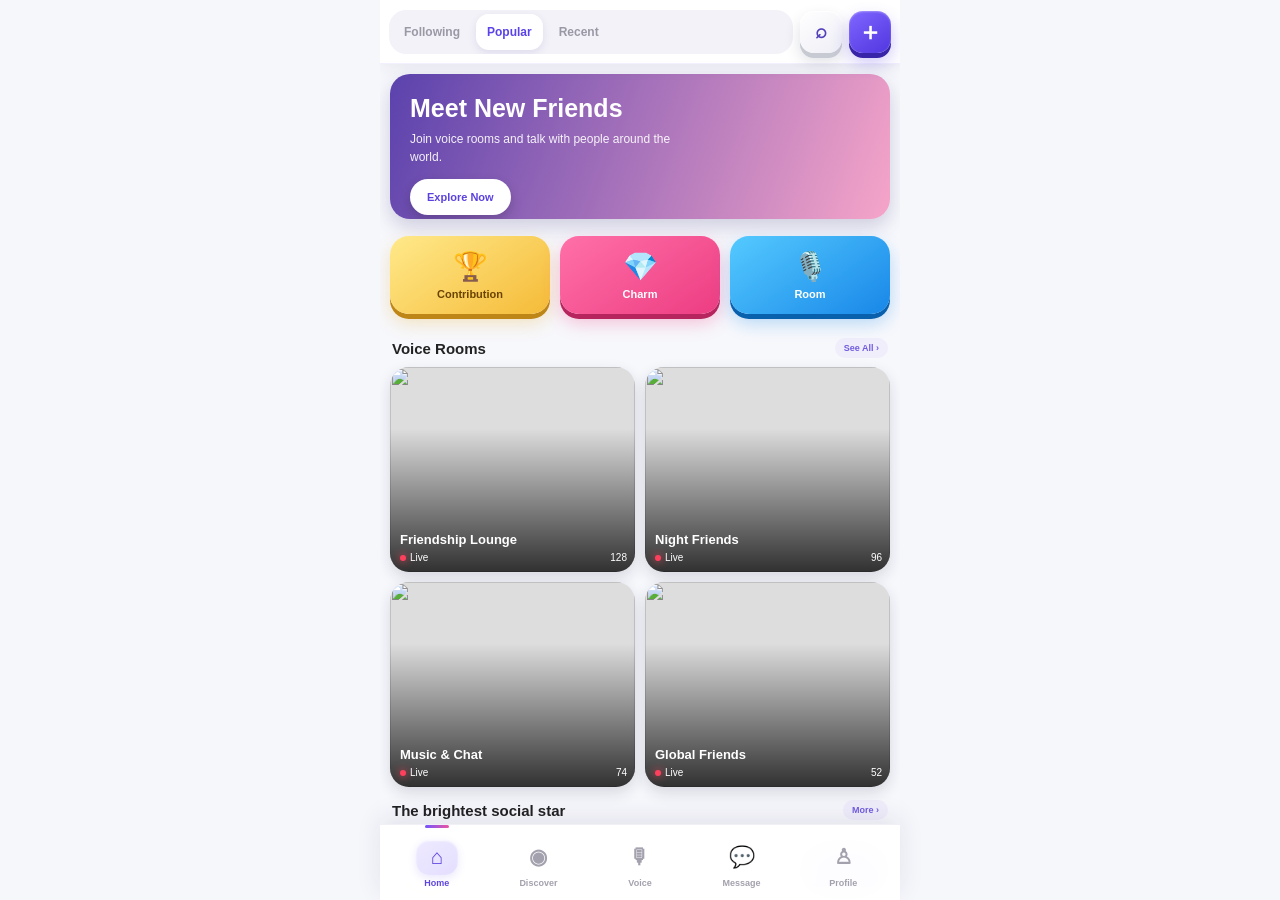
==== index.html @ 6746b5cb "Update index.html" ====
<!DOCTYPE html>
<html lang="en">
<head>
<meta charset="UTF-8">
<meta name="viewport" content="width=device-width, initial-scale=1.0, maximum-scale=1.0, user-scalable=no">
<title>MR Chat</title>

<style>
*{
  box-sizing:border-box;
  margin:0;
  padding:0;
  -webkit-tap-highlight-color:transparent;
}

html,body{
  width:100%;
  height:100%;
  overflow:hidden;
  font-family:Arial,Helvetica,sans-serif;
  background:#f6f7fb;
  color:#222;
}

button{
  border:0;
  font-family:inherit;
  cursor:pointer;
  outline:none;
  -webkit-user-select:none;
  user-select:none;
}

/* APP */

#app{
  width:100%;
  height:100%;
  position:relative;
  overflow:hidden;
}

.page{
  position:absolute;
  inset:0;
  background:#f7f8fc;
  display:none;
  overflow-y:auto;
  padding-bottom:82px;
}

.page.show{
  display:block;
}

/* 3D BUTTON */

.btn3d{
  position:relative;
  border-radius:15px;
  background:linear-gradient(145deg,#fff,#e8eaf1);
  box-shadow:
    0 5px 0 #c8cad3,
    0 8px 16px rgba(40,45,80,.16),
    inset 0 1px 1px rgba(255,255,255,.95);
  transition:.15s ease;
}

.btn3d:active{
  transform:translateY(4px) scale(.98);
  box-shadow:
    0 1px 0 #c8cad3,
    0 3px 8px rgba(40,45,80,.15);
}

.btn3d.primary{
  color:white;
  background:linear-gradient(145deg,#8066ff,#5036df);
  box-shadow:
    0 5px 0 #3824a9,
    0 9px 18px rgba(88,63,230,.32),
    inset 0 1px 2px rgba(255,255,255,.35);
}

.btn3d.pink{
  color:white;
  background:linear-gradient(145deg,#ff70a8,#ed3d82);
  box-shadow:
    0 5px 0 #b7255e,
    0 9px 18px rgba(237,61,130,.3);
}

.btn3d.blue{
  color:white;
  background:linear-gradient(145deg,#54caff,#1887e8);
  box-shadow:
    0 5px 0 #0960ad,
    0 9px 18px rgba(24,135,232,.3);
}

.btn3d.gold{
  color:#6a4300;
  background:linear-gradient(145deg,#ffe98a,#f5bb38);
  box-shadow:
    0 5px 0 #bd8616,
    0 9px 18px rgba(230,170,45,.3);
}

/* HOME TOP */

.home-top{
  height:64px;
  background:rgba(255,255,255,.97);
  display:flex;
  align-items:center;
  padding:0 9px;
  gap:7px;
  position:sticky;
  top:0;
  z-index:20;
  border-bottom:1px solid rgba(90,67,233,.08);
  box-shadow:0 4px 15px rgba(40,35,90,.07);
}

.home-tabs{
  display:flex;
  align-items:center;
  gap:5px;
  height:44px;
  padding:4px;
  flex:1;
  overflow:hidden;
  background:#f3f2f8;
  border-radius:17px;
}

.home-tab{
  position:relative;
  height:36px;
  padding:0 11px;
  border-radius:13px;
  display:flex;
  align-items:center;
  justify-content:center;
  font-size:12px;
  font-weight:800;
  color:#9998a5;
  white-space:nowrap;
  background:transparent;
}

.home-tab.active{
  color:#5a43e9;
  background:#fff;
  box-shadow:
    0 3px 9px rgba(70,55,150,.12),
    inset 0 1px 0 rgba(255,255,255,.9);
}

.top-action{
  width:42px;
  height:42px;
  min-width:42px;
  display:flex;
  align-items:center;
  justify-content:center;
  border-radius:14px;
  font-size:20px;
  font-weight:800;
}

.top-action:first-of-type{
  color:#5140b9;
  background:linear-gradient(145deg,#fff,#eeeef6);
}

.top-action.primary{
  font-size:24px;
}

/* BANNER */

.banner-wrap{
  padding:10px 10px 6px;
}

.banner{
  width:100%;
  height:145px;
  border-radius:20px;
  overflow:hidden;
  position:relative;
  background:
    linear-gradient(110deg,rgba(65,36,160,.86),rgba(245,74,144,.48)),
    url("https://images.unsplash.com/photo-1511632765486-a01980e01a18?auto=format&fit=crop&w=1000&q=80")
    center/cover;
  box-shadow:0 8px 20px rgba(60,50,120,.22);
}

.banner-content{
  position:absolute;
  inset:0;
  padding:20px;
  color:white;
}

.banner-content h2{
  font-size:25px;
  margin-bottom:7px;
}

.banner-content p{
  font-size:12px;
  opacity:.92;
  line-height:1.5;
  max-width:270px;
}

.banner-button{
  height:36px;
  padding:0 17px;
  margin-top:13px;
  border-radius:18px;
  background:white;
  color:#5b42df;
  font-weight:800;
  font-size:11px;
  box-shadow:0 5px 12px rgba(0,0,0,.18);
}

/* CATEGORY */

.categories{
  display:grid;
  grid-template-columns:repeat(3,1fr);
  gap:10px;
  padding:11px 10px;
}

.category{
  min-height:78px;
  border-radius:19px;
  padding:10px 7px;
  display:flex;
  flex-direction:column;
  align-items:center;
  justify-content:center;
  font-size:11px;
  font-weight:800;
  position:relative;
  overflow:hidden;
  box-shadow:
    0 5px 0 rgba(40,30,100,.18),
    0 9px 17px rgba(40,35,100,.15),
    inset 0 1px 2px rgba(255,255,255,.45);
}

.category .icon{
  font-size:28px;
  margin-bottom:5px;
}

/* SECTION */

.section-title{
  padding:13px 12px 9px;
  display:flex;
  align-items:center;
  justify-content:space-between;
  font-size:15px;
  font-weight:900;
}

.section-title span{
  padding:5px 9px;
  border-radius:10px;
  background:#f0eefb;
  color:#705ce0;
  font-size:9px;
  font-weight:800;
}

/* ROOMS */

.room-grid{
  display:grid;
  grid-template-columns:1fr 1fr;
  gap:10px;
  padding:0 10px;
}

.room-card{
  height:205px;
  border-radius:19px;
  overflow:hidden;
  position:relative;
  background:#ddd;
  box-shadow:0 6px 15px rgba(30,30,60,.14);
}

.room-card:active{
  transform:scale(.985);
}

.room-card img{
  width:100%;
  height:100%;
  object-fit:cover;
}

.room-overlay{
  position:absolute;
  inset:0;
  background:linear-gradient(transparent 30%,rgba(0,0,0,.78));
}

.room-info{
  position:absolute;
  bottom:9px;
  left:10px;
  right:8px;
  color:white;
}

.room-name{
  font-weight:800;
  font-size:13px;
  margin-bottom:5px;
  white-space:nowrap;
  overflow:hidden;
  text-overflow:ellipsis;
}

.room-meta{
  font-size:10px;
  display:flex;
  justify-content:space-between;
}

.live{
  display:inline-flex;
  align-items:center;
  gap:4px;
}

.live-dot{
  width:6px;
  height:6px;
  border-radius:50%;
  background:#ff405d;
  box-shadow:0 0 8px #ff405d;
}

/* SOCIAL STAR */

.star-list{
  padding:0 10px 15px;
}

.star{
  height:76px;
  background:white;
  border-radius:18px;
  margin-bottom:9px;
  display:flex;
  align-items:center;
  padding:10px;
  box-shadow:0 5px 13px rgba(30,30,70,.08);
  border:1px solid #eeeef5;
}

.star-avatar{
  width:55px;
  height:55px;
  border-radius:50%;
  object-fit:cover;
  border:3px solid #ffd85a;
}

.star-info{
  flex:1;
  padding-left:10px;
}

.star-info b{
  font-size:14px;
}

.star-info small{
  display:block;
  color:#999;
  margin-top:5px;
  font-size:10px;
}

.follow-btn{
  min-width:72px;
  height:32px;
  padding:0 12px;
  border-radius:11px;
  color:white;
  background:linear-gradient(145deg,#765cff,#4a30d5);
  box-shadow:0 4px 0 #3421a0;
  font-size:10px;
  font-weight:800;
}

/* DYNAMIC EMPTY / USER LIST */

.dynamic-area{
  min-height:calc(100vh - 64px);
  background:#fff;
  margin:0;
  padding:12px;
}

.empty-state{
  min-height:calc(100vh - 105px);
  background:#fff;
  display:flex;
  align-items:center;
  justify-content:center;
  text-align:center;
  color:#c5c5cc;
  font-size:12px;
}

.empty-state-inner{
  width:100%;
}

.empty-icon{
  width:62px;
  height:62px;
  border-radius:20px;
  background:#f6f5fa;
  display:flex;
  align-items:center;
  justify-content:center;
  margin:0 auto 10px;
  font-size:27px;
  color:#aaa4bd;
}

.dynamic-card{
  height:74px;
  width:100%;
  background:#fff;
  border:1px solid #eeeef5;
  border-radius:17px;
  margin-bottom:9px;
  display:flex;
  align-items:center;
  padding:9px;
  box-shadow:0 4px 12px rgba(30,30,70,.06);
}

.dynamic-avatar{
  width:53px;
  height:53px;
  border-radius:50%;
  object-fit:cover;
}

.dynamic-info{
  flex:1;
  padding-left:10px;
  min-width:0;
}

.dynamic-info b{
  display:block;
  font-size:13px;
}

.dynamic-info small{
  display:block;
  color:#999;
  font-size:10px;
  margin-top:4px;
}

.dynamic-action{
  height:31px;
  min-width:66px;
  padding:0 10px;
  border-radius:11px;
  background:linear-gradient(145deg,#765cff,#4a30d5);
  color:#fff;
  font-size:10px;
  font-weight:800;
  box-shadow:0 3px 0 #3421a0;
}

/* BOTTOM NAV */

.bottom-nav{
  position:fixed;
  left:0;
  right:0;
  bottom:0;
  height:76px;
  padding:7px 8px 5px;
  gap:4px;
  background:rgba(255,255,255,.98);
  backdrop-filter:blur(16px);
  border-top:1px solid rgba(80,65,150,.08);
  display:flex;
  z-index:100;
  box-shadow:0 -7px 24px rgba(35,30,80,.09);
}

.nav-item{
  flex:1;
  position:relative;
  display:flex;
  flex-direction:column;
  justify-content:center;
  align-items:center;
  color:#a2a1ad;
  background:transparent;
  border-radius:16px;
  font-size:9px;
  font-weight:700;
  gap:3px;
}

.nav-item .nav-icon{
  width:42px;
  height:35px;
  display:flex;
  align-items:center;
  justify-content:center;
  font-size:21px;
  border-radius:13px;
}

.nav-item.active{
  color:#5d45df;
}

.nav-item.active .nav-icon{
  background:linear-gradient(145deg,#eeeaff,#e4defe);
  box-shadow:
    inset 0 1px 2px rgba(255,255,255,.9),
    0 3px 8px rgba(90,65,220,.12);
}

.nav-item.active:before{
  content:"";
  position:absolute;
  top:-7px;
  width:24px;
  height:3px;
  border-radius:10px;
  background:linear-gradient(90deg,#7155ff,#ed55a2);
}

/* SEARCH */

.search-panel{
  position:fixed;
  inset:0;
  background:#f7f8fc;
  z-index:300;
  display:none;
  overflow-y:auto;
}

.search-panel.show{
  display:block;
}

.search-top{
  height:64px;
  background:white;
  display:flex;
  align-items:center;
  padding:9px 10px;
  gap:8px;
  position:sticky;
  top:0;
  z-index:3;
  box-shadow:0 3px 12px rgba(30,30,70,.06);
}

.back-btn{
  width:42px;
  height:42px;
  border-radius:14px;
  font-size:23px;
  font-weight:800;
  color:#5543c5;
}

.search-input{
  flex:1;
  height:44px;
  border:1px solid transparent;
  outline:0;
  border-radius:15px;
  background:#f1f1f7;
  padding:0 14px;
  font-size:14px;
  box-shadow:inset 0 1px 3px rgba(30,30,60,.04);
}

.search-input:focus{
  background:#fff;
  border-color:#dcd5ff;
  box-shadow:0 0 0 3px rgba(100,75,230,.08);
}

.search-results{
  padding:12px;
}

.search-result{
  display:flex;
  align-items:center;
  background:white;
  padding:10px;
  border-radius:17px;
  margin-bottom:8px;
  border:1px solid #eeeef5;
  box-shadow:0 4px 12px rgba(30,30,70,.06);
}

.search-result img{
  width:50px;
  height:50px;
  border-radius:50%;
  object-fit:cover;
}

.search-result-info{
  flex:1;
  padding-left:10px;
}

.search-result-info b{
  font-size:14px;
}

.search-result-info small{
  display:block;
  color:#999;
  margin-top:4px;
  font-size:10px;
}

/* ROOM */

#roomScreen{
  position:fixed;
  inset:0;
  z-index:500;
  display:none;
  overflow:hidden;
  color:white;
}

#roomScreen.show{
  display:block;
}

.room-bg{
  position:absolute;
  inset:0;
  background:
    radial-gradient(circle at 50% 25%,rgba(255,120,200,.35),transparent 30%),
    radial-gradient(circle at 10% 70%,rgba(40,170,255,.28),transparent 28%),
    linear-gradient(135deg,#26164f,#713d88 48%,#171f4a);
}

.room-bg:before{
  content:"";
  position:absolute;
  inset:0;
  background:
    radial-gradient(circle at 20% 20%,rgba(255,255,255,.13) 0 2px,transparent 3px),
    radial-gradient(circle at 80% 40%,rgba(255,255,255,.12) 0 2px,transparent 3px);
  background-size:70px 70px,95px 95px;
  opacity:.5;
}

.room-top{
  position:absolute;
  top:0;
  left:0;
  right:0;
  height:66px;
  padding:9px;
  display:flex;
  align-items:center;
  gap:7px;
  z-index:5;
}

.room-owner{
  display:flex;
  align-items:center;
  gap:7px;
  flex:1;
  min-width:0;
}

.owner-avatar{
  width:43px;
  height:43px;
  border-radius:50%;
  object-fit:cover;
  border:2px solid rgba(255,255,255,.85);
}

.owner-name{
  min-width:0;
}

.owner-name b{
  display:block;
  font-size:13px;
  white-space:nowrap;
  overflow:hidden;
  text-overflow:ellipsis;
}

.owner-name small{
  font-size:9px;
  opacity:.72;
}

.room-top-btn{
  width:39px;
  height:39px;
  border-radius:14px;
  display:flex;
  align-items:center;
  justify-content:center;
  background:rgba(255,255,255,.15);
  border:1px solid rgba(255,255,255,.23);
  backdrop-filter:blur(12px);
  color:white;
  font-size:17px;
  box-shadow:0 5px 12px rgba(0,0,0,.18);
}

.room-welcome{
  position:absolute;
  top:78px;
  left:12px;
  right:12px;
  text-align:center;
  z-index:3;
}

.room-welcome span{
  display:inline-block;
  background:rgba(0,0,0,.25);
  backdrop-filter:blur(8px);
  border-radius:20px;
  padding:7px 13px;
  font-size:10px;
}

.host-area{
  position:absolute;
  top:120px;
  left:0;
  right:0;
  text-align:center;
}

.host-avatar{
  width:76px;
  height:76px;
  object-fit:cover;
  border-radius:50%;
  border:4px solid #ffe275;
  box-shadow:
    0 0 0 5px rgba(255,226,117,.14),
    0 10px 30px rgba(0,0,0,.35);
}

.host-name{
  margin-top:5px;
  font-size:11px;
  font-weight:700;
}

.host-level{
  display:inline-block;
  margin-top:4px;
  padding:3px 8px;
  border-radius:10px;
  background:rgba(255,205,70,.25);
  font-size:8px;
}

.seats{
  position:absolute;
  top:265px;
  left:12px;
  right:12px;
  display:grid;
  grid-template-columns:repeat(4,1fr);
  gap:17px 8px;
}

.seat{
  height:80px;
  display:flex;
  flex-direction:column;
  align-items:center;
  justify-content:center;
  position:relative;
}

.seat-circle{
  width:52px;
  height:52px;
  border-radius:50%;
  background:rgba(255,255,255,.12);
  border:2px solid rgba(255,255,255,.28);
  box-shadow:
    inset 0 0 15px rgba(255,255,255,.08),
    0 7px 14px rgba(0,0,0,.2);
  display:flex;
  align-items:center;
  justify-content:center;
  position:relative;
}

.seat-circle img{
  width:100%;
  height:100%;
  border-radius:50%;
  object-fit:cover;
}

.seat-number{
  position:absolute;
  bottom:-5px;
  min-width:18px;
  height:18px;
  border-radius:9px;
  display:flex;
  align-items:center;
  justify-content:center;
  background:#6d54e8;
  border:1px solid rgba(255,255,255,.4);
  font-size:8px;
}

.seat-name{
  font-size:8px;
  margin-top:7px;
  max-width:65px;
  white-space:nowrap;
  overflow:hidden;
  text-overflow:ellipsis;
  opacity:.9;
}

.speaking .seat-circle{
  border-color:#5dffae;
  box-shadow:
    0 0 0 4px rgba(93,255,174,.16),
    0 0 22px rgba(93,255,174,.7);
}

.room-side{
  position:absolute;
  right:10px;
  top:202px;
  display:flex;
  flex-direction:column;
  gap:10px;
  z-index:6;
}

.side-tool{
  width:45px;
  height:45px;
  border-radius:15px;
  background:rgba(255,255,255,.17);
  border:1px solid rgba(255,255,255,.25);
  backdrop-filter:blur(12px);
  display:flex;
  align-items:center;
  justify-content:center;
  font-size:20px;
  box-shadow:
    0 6px 14px rgba(0,0,0,.23),
    inset 0 1px 2px rgba(255,255,255,.2);
}

.side-tool small{
  position:absolute;
  margin-top:-35px;
  margin-left:29px;
  background:#ff3f70;
  width:16px;
  height:16px;
  border-radius:50%;
  border:2px solid rgba(255,255,255,.8);
  display:flex;
  align-items:center;
  justify-content:center;
  font-size:8px;
}

.room-chat{
  position:absolute;
  left:10px;
  right:65px;
  bottom:120px;
  max-height:125px;
  overflow:hidden;
  display:flex;
  flex-direction:column;
  gap:6px;
  z-index:5;
}

.chat-line{
  width:max-content;
  max-width:100%;
  background:rgba(0,0,0,.29);
  border-radius:13px;
  padding:6px 9px;
  font-size:10px;
  backdrop-filter:blur(5px);
}

.chat-line b{
  color:#ffd866;
}

.room-controls{
  position:absolute;
  left:0;
  right:0;
  bottom:0;
  height:82px;
  padding:10px 10px 12px;
  display:flex;
  align-items:center;
  gap:9px;
  background:linear-gradient(to top,rgba(0,0,0,.72),rgba(0,0,0,.08));
  z-index:20;
}

.control-btn{
  width:45px;
  height:45px;
  min-width:45px;
  border-radius:15px;
  color:white;
  background:rgba(255,255,255,.15);
  border:1px solid rgba(255,255,255,.22);
  backdrop-filter:blur(10px);
  box-shadow:
    0 5px 11px rgba(0,0,0,.25),
    inset 0 1px 2px rgba(255,255,255,.18);
  font-size:20px;
}

.gift-main{
  flex:1;
  height:50px;
  border-radius:17px;
  background:linear-gradient(145deg,#ff74b5,#ee347f);
  color:white;
  font-size:12px;
  font-weight:800;
  box-shadow:
    0 5px 0 #a82159,
    0 10px 20px rgba(235,45,124,.3);
}

/* MODAL */

.modal{
  position:fixed;
  inset:0;
  z-index:700;
  background:rgba(0,0,0,.45);
  display:none;
  align-items:flex-end;
  backdrop-filter:blur(2px);
}

.modal.show{
  display:flex;
}

.gift-panel{
  width:100%;
  height:62%;
  background:#fff;
  color:#222;
  border-radius:25px 25px 0 0;
  box-shadow:0 -10px 30px rgba(0,0,0,.25);
  overflow:hidden;
}

.panel-head{
  height:58px;
  display:flex;
  align-items:center;
  justify-content:space-between;
  padding:0 15px;
  border-bottom:1px solid #eee;
}

.panel-head b{
  font-size:17px;
}

.close-panel{
  width:38px;
  height:38px;
  border-radius:13px;
  background:#f1f0f6;
  color:#5d5870;
  font-size:20px;
  font-weight:700;
  box-shadow:0 3px 8px rgba(30,30,70,.08);
}

.gift-tabs{
  height:49px;
  display:flex;
  align-items:center;
  gap:7px;
  padding:0 11px;
  overflow-x:auto;
}

.gift-tab{
  height:32px;
  padding:0 14px;
  display:flex;
  align-items:center;
  border-radius:12px;
  background:#f1f1f6;
  color:#777583;
  white-space:nowrap;
  font-size:10px;
  font-weight:700;
}

.gift-tab.active{
  color:white;
  background:linear-gradient(145deg,#7358ff,#4c31d4);
  box-shadow:0 3px 0 #3420a4;
}

.gift-grid{
  height:calc(100% - 153px);
  padding:8px 10px;
  overflow-y:auto;
  display:grid;
  grid-template-columns:repeat(4,1fr);
  gap:9px;
}

.gift{
  min-height:100px;
  border-radius:15px;
  background:#f8f8fb;
  display:flex;
  flex-direction:column;
  align-items:center;
  justify-content:center;
  border:1px solid #eee;
}

.gift-icon{
  font-size:37px;
  margin-bottom:5px;
}

.gift-name{
  font-size:9px;
  font-weight:700;
}

.gift-price{
  margin-top:3px;
  font-size:9px;
  color:#f09b18;
}

.gift.selected{
  border:2px solid #6c4ff1;
  background:#f0ecff;
}

.gift-bottom{
  height:50px;
  display:flex;
  align-items:center;
  padding:6px 10px;
  gap:8px;
  border-top:1px solid #eee;
}

.balance{
  flex:1;
  font-size:11px;
  color:#777;
}

.send-gift{
  padding:10px 22px;
  border-radius:13px;
  color:white;
  background:linear-gradient(145deg,#ff72ad,#ed357d);
  box-shadow:0 4px 0 #b6255f;
  font-size:11px;
  font-weight:800;
}

/* SETTINGS */

.settings-panel{
  width:100%;
  height:80%;
  background:white;
  color:#222;
  border-radius:25px 25px 0 0;
  overflow-y:auto;
}

.setting-row{
  min-height:59px;
  padding:9px 15px;
  display:flex;
  align-items:center;
  justify-content:space-between;
  border-bottom:1px solid #f0f0f2;
}

.setting-left{
  flex:1;
  padding-right:10px;
}

.setting-left b{
  display:block;
  font-size:13px;
}

.setting-left small{
  display:block;
  color:#999;
  margin-top:3px;
  font-size:9px;
}

.setting-row > span{
  width:27px;
  height:27px;
  border-radius:9px;
  background:#f3f2f7;
  display:flex;
  align-items:center;
  justify-content:center;
  color:#777582;
}

.toggle{
  width:45px;
  height:25px;
  border-radius:20px;
  background:#ddd;
  padding:3px;
  box-shadow:inset 0 1px 3px rgba(0,0,0,.12);
}

.toggle i{
  display:block;
  width:19px;
  height:19px;
  border-radius:50%;
  background:white;
  box-shadow:0 2px 4px rgba(0,0,0,.2);
  transition:.2s;
}

.toggle.on{
  background:#6a50e8;
}

.toggle.on i{
  margin-left:20px;
}

/* PROFILE */

.profile-head{
  height:205px;
  padding:25px 15px;
  color:white;
  background:
    radial-gradient(circle at 90% 10%,rgba(255,255,255,.25),transparent 25%),
    linear-gradient(135deg,#5c43dc,#d74c9b);
  border-radius:0 0 30px 30px;
}

.profile-main{
  display:flex;
  align-items:center;
}

.profile-avatar{
  width:75px;
  height:75px;
  border-radius:50%;
  border:3px solid white;
  object-fit:cover;
}

.profile-info{
  padding-left:12px;
}

.profile-info h2{
  font-size:20px;
}

.profile-info p{
  margin-top:5px;
  font-size:11px;
  opacity:.85;
}

.profile-stats{
  margin-top:22px;
  display:grid;
  grid-template-columns:repeat(3,1fr);
  text-align:center;
}

.profile-stats b{
  display:block;
  font-size:16px;
}

.profile-stats span{
  font-size:9px;
  opacity:.75;
}

.profile-body{
  padding:12px;
}

.wallet{
  background:white;
  border-radius:20px;
  padding:15px;
  margin-bottom:12px;
  border:1px solid #eeeef5;
  box-shadow:0 6px 18px rgba(30,30,70,.08);
}

.wallet-top{
  display:flex;
  justify-content:space-between;
  align-items:center;
}

.wallet-top span{
  color:#999;
  font-size:11px;
}

.wallet-top b{
  font-size:20px;
  color:#f2a816;
}

.wallet-btn{
  margin-top:12px;
  width:100%;
  height:45px;
  border-radius:14px;
  color:white;
  background:linear-gradient(145deg,#ffdc67,#efa91d);
  box-shadow:0 4px 0 #bd8613;
  font-weight:800;
}

.profile-menu{
  background:white;
  border-radius:20px;
  overflow:hidden;
  border:1px solid #eeeef5;
  box-shadow:0 6px 18px rgba(30,30,70,.08);
}

.menu-row{
  height:58px;
  padding:0 14px;
  display:flex;
  align-items:center;
  border-bottom:1px solid #f0f0f2;
}

.menu-row:last-child{
  border-bottom:0;
}

.menu-icon{
  width:39px;
  height:39px;
  border-radius:12px;
  margin-right:3px;
  display:flex;
  align-items:center;
  justify-content:center;
  background:#f3f1fb;
  font-size:18px;
}

.menu-row span{
  flex:1;
  font-size:12px;
  font-weight:700;
  color:#343340;
}

.menu-row i{
  width:25px;
  height:25px;
  border-radius:9px;
  display:flex;
  align-items:center;
  justify-content:center;
  background:#f3f3f7;
  color:#8b8995;
  font-size:17px;
  font-style:normal;
}

/* SIMPLE PAGES */

.simple-page{
  padding:16px 12px 90px;
}

.simple-title{
  font-size:23px;
  font-weight:800;
  margin:8px 2px 16px;
}

.big-feature{
  height:150px;
  border-radius:21px;
  padding:20px;
  color:white;
  background:linear-gradient(120deg,#5c42dc,#f25a9e);
  box-shadow:0 8px 18px rgba(80,60,190,.22);
}

.big-feature h2{
  font-size:23px;
}

.big-feature p{
  margin-top:8px;
  font-size:11px;
  opacity:.85;
  line-height:1.5;
}

.feature-grid{
  margin-top:12px;
  display:grid;
  grid-template-columns:1fr 1fr;
  gap:10px;
}

.feature-card{
  height:105px;
  border-radius:19px;
  background:white;
  padding:14px;
  border:1px solid #eeeef4;
  box-shadow:0 5px 15px rgba(30,30,70,.07);
}

.feature-card .ic{
  font-size:26px;
}

.feature-card b{
  display:block;
  margin-top:8px;
  font-size:12px;
}

/* TOAST */

#toast{
  position:fixed;
  left:50%;
  bottom:98px;
  transform:translateX(-50%) translateY(20px);
  background:rgba(25,25,35,.92);
  color:white;
  padding:10px 16px;
  border-radius:14px;
  font-size:11px;
  opacity:0;
  pointer-events:none;
  z-index:1000;
  transition:.25s;
}

#toast.show{
  opacity:1;
  transform:translateX(-50%) translateY(0);
}

@media(max-width:380px){

  .home-tabs{
    gap:3px;
  }

  .home-tab{
    padding:0 8px;
    font-size:11px;
  }

  .top-action{
    width:39px;
    min-width:39px;
    height:39px;
  }

  .nav-item .nav-icon{
    width:38px;
  }

  .control-btn{
    width:42px;
    min-width:42px;
  }

  .gift-main{
    font-size:11px;
  }

}

@media(min-width:700px){

  .page{
    max-width:520px;
    left:50%;
    transform:translateX(-50%);
  }

  .bottom-nav{
    max-width:520px;
    left:50%;
    transform:translateX(-50%);
  }

  #roomScreen{
    max-width:520px;
    left:50%;
    right:auto;
    width:520px;
  }

}

</style>
</head>

<body>

<div id="app">

<!-- HOME -->

<div id="homePage" class="page show">

  <div class="home-top">

    <div class="home-tabs">

      <button class="home-tab"
              onclick="homeTab('following',this)">
        Following
      </button>

      <button class="home-tab active"
              onclick="homeTab('popular',this)">
        Popular
      </button>

      <button class="home-tab"
              onclick="homeTab('recent',this)">
        Recent
      </button>

    </div>

    <button class="top-action btn3d"
            onclick="openSearch()">
      ⌕
    </button>

    <button class="top-action btn3d primary"
            onclick="openCreateRoom()">
      ＋
    </button>

  </div>


  <!-- POPULAR CONTENT -->

  <div id="popularContent">

    <div class="banner-wrap">

      <div class="banner">

        <div class="banner-content">

          <h2>Meet New Friends</h2>

          <p>
            Join voice rooms and talk with people around the world.
          </p>

          <button class="banner-button"
                  onclick="showToast('Welcome to MR Chat')">
            Explore Now
          </button>

        </div>

      </div>

    </div>


    <div class="categories">

      <button class="category btn3d gold"
              onclick="showToast('Contribution Ranking')">

        <div class="icon">🏆</div>

        Contribution

      </button>


      <button class="category btn3d pink"
              onclick="showToast('Charm Ranking')">

        <div class="icon">💎</div>

        Charm

      </button>


      <button class="category btn3d blue"
              onclick="showToast('Room Ranking')">

        <div class="icon">🎙️</div>

        Room

      </button>

    </div>


    <div class="section-title">

      Voice Rooms

      <span>
        See All ›
      </span>

    </div>


    <div class="room-grid" id="roomGrid">

      <div class="room-card"
           onclick="enterRoom('room1')">

        <img src="https://images.unsplash.com/photo-1529156069898-49953e39b3ac?auto=format&fit=crop&w=600&q=80">

        <div class="room-overlay"></div>

        <div class="room-info">

          <div class="room-name">
            Friendship Lounge
          </div>

          <div class="room-meta">

            <span class="live">
              <i class="live-dot"></i>
              Live
            </span>

            <span>128</span>

          </div>

        </div>

      </div>


      <div class="room-card"
           onclick="enterRoom('room2')">

        <img src="https://images.unsplash.com/photo-1517457373958-b7bdd4587205?auto=format&fit=crop&w=600&q=80">

        <div class="room-overlay"></div>

        <div class="room-info">

          <div class="room-name">
            Night Friends
          </div>

          <div class="room-meta">

            <span class="live">
              <i class="live-dot"></i>
              Live
            </span>

            <span>96</span>

          </div>

        </div>

      </div>


      <div class="room-card"
           onclick="enterRoom('room3')">

        <img src="https://images.unsplash.com/photo-1515169067868-5387ec356754?auto=format&fit=crop&w=600&q=80">

        <div class="room-overlay"></div>

        <div class="room-info">

          <div class="room-name">
            Music & Chat
          </div>

          <div class="room-meta">

            <span class="live">
              <i class="live-dot"></i>
              Live
            </span>

            <span>74</span>

          </div>

        </div>

      </div>


      <div class="room-card"
           onclick="enterRoom('room4')">

        <img src="https://images.unsplash.com/photo-1528605248644-14dd04022da1?auto=format&fit=crop&w=600&q=80">

        <div class="room-overlay"></div>

        <div class="room-info">

          <div class="room-name">
            Global Friends
          </div>

          <div class="room-meta">

            <span class="live">
              <i class="live-dot"></i>
              Live
            </span>

            <span>52</span>

          </div>

        </div>

      </div>

    </div>


    <div class="section-title">

      The brightest social star

      <span>
        More ›
      </span>

    </div>


    <div class="star-list">

      <div class="star">

        <img class="star-avatar"
             src="https://i.pravatar.cc/150?img=47">

        <div class="star-info">

          <b>Emma</b>

          <small>
            ID: 100028 · Level 28 · Social Star
          </small>

        </div>

        <button class="follow-btn"
                onclick="followUser(this,'Emma','100028','https://i.pravatar.cc/150?img=47')">

          Follow

        </button>

      </div>


      <div class="star">

        <img class="star-avatar"
             src="https://i.pravatar.cc/150?img=12">

        <div class="star-info">

          <b>Sophia</b>

          <small>
            ID: 100035 · Level 25 · Popular
          </small>

        </div>

        <button class="follow-btn"
                onclick="followUser(this,'Sophia','100035','https://i.pravatar.cc/150?img=12')">

          Follow

        </button>

      </div>

    </div>

  </div>


  <!-- FOLLOWING CONTENT -->

  <div id="followingContent"
       class="dynamic-area"
       style="display:none">

    <div id="followingList"></div>

  </div>


  <!-- RECENT CONTENT -->

  <div id="recentContent"
       class="dynamic-area"
       style="display:none">

    <div id="recentList"></div>

  </div>

</div>


<!-- DISCOVER -->

<div id="discoverPage" class="page">

  <div class="simple-page">

    <div class="simple-title">
      Discover
    </div>

    <div class="big-feature">

      <h2>
        Discover People
      </h2>

      <p>
        Find interesting people and join their voice rooms.
      </p>

    </div>

    <div class="feature-grid">

      <div class="feature-card">
        <div class="ic">🔥</div>
        <b>Popular Users</b>
      </div>

      <div class="feature-card">
        <div class="ic">🌎</div>
        <b>Worldwide</b>
      </div>

      <div class="feature-card">
        <div class="ic">🎤</div>
        <b>Voice Rooms</b>
      </div>

      <div class="feature-card">
        <div class="ic">⭐</div>
        <b>Top Stars</b>
      </div>

    </div>

  </div>

</div>


<!-- VOICE -->

<div id="voicePage" class="page">

  <div class="simple-page">

    <div class="simple-title">
      Voice
    </div>

    <div class="big-feature">

      <h2>
        Voice Rooms
      </h2>

      <p>
        Join a room and start talking with friends.
      </p>

      <button class="banner-button"
              onclick="enterRoom('room1')">
        Join Room
      </button>

    </div>

  </div>

</div>


<!-- MESSAGE -->

<div id="messagePage" class="page">

  <div class="simple-page">

    <div class="simple-title">
      Messages
    </div>

    <div class="feature-card"
         style="height:auto;margin-bottom:10px;display:flex;align-items:center">

      <img src="https://i.pravatar.cc/150?img=47"
           style="width:48px;height:48px;border-radius:50%;object-fit:cover">

      <div style="padding-left:10px">

        <b>Emma</b>

        <p style="font-size:10px;color:#999;margin-top:5px">
          Hello! Welcome to MR Chat.
        </p>

      </div>

    </div>


    <div class="feature-card"
         style="height:auto;display:flex;align-items:center">

      <img src="https://i.pravatar.cc/150?img=12"
           style="width:48px;height:48px;border-radius:50%;object-fit:cover">

      <div style="padding-left:10px">

        <b>Sophia</b>

        <p style="font-size:10px;color:#999;margin-top:5px">
          Let's join a room!
        </p>

      </div>

    </div>

  </div>

</div>


<!-- PROFILE -->

<div id="profilePage" class="page">

  <div class="profile-head">

    <div class="profile-main">

      <img class="profile-avatar"
           src="https://i.pravatar.cc/150?img=68">

      <div class="profile-info">

        <h2>
          MR User
        </h2>

        <p>
          ID: 10008688
        </p>

        <p>
          Level 12 · VIP
        </p>

      </div>

    </div>


    <div class="profile-stats">

      <div>
        <b id="followingCount">0</b>
        <span>Following</span>
      </div>

      <div>
        <b>2.8K</b>
        <span>Followers</span>
      </div>

      <div>
        <b>356</b>
        <span>Friends</span>
      </div>

    </div>

  </div>


  <div class="profile-body">

    <div class="wallet">

      <div class="wallet-top">

        <span>
          My Coins
        </span>

        <b>
          🪙
          <span id="profileCoins">
            12,580
          </span>
        </b>

      </div>

      <button class="wallet-btn"
              onclick="showToast('Recharge page coming soon')">

        Recharge

      </button>

    </div>


    <div class="profile-menu">

      <div class="menu-row" onclick="showToast('Wallet')">
        <div class="menu-icon">💰</div>
        <span>Wallet</span>
        <i>›</i>
      </div>

      <div class="menu-row" onclick="showToast('Store')">
        <div class="menu-icon">🛍️</div>
        <span>Store</span>
        <i>›</i>
      </div>

      <div class="menu-row" onclick="showToast('Gift & Props')">
        <div class="menu-icon">🎁</div>
        <span>Gift & Props</span>
        <i>›</i>
      </div>

      <div class="menu-row" onclick="showToast('VIP / SVIP')">
        <div class="menu-icon">👑</div>
        <span>VIP / SVIP</span>
        <i>›</i>
      </div>

      <div class="menu-row" onclick="showToast('CP / Couple')">
        <div class="menu-icon">💞</div>
        <span>CP / Couple</span>
        <i>›</i>
      </div>

      <div class="menu-row" onclick="showToast('Family')">
        <div class="menu-icon">👨‍👩‍👧</div>
        <span>Family</span>
        <i>›</i>
      </div>

      <div class="menu-row" onclick="showToast('My Level')">
        <div class="menu-icon">⭐</div>
        <span>My Level</span>
        <i>›</i>
      </div>

      <div class="menu-row" onclick="showToast('Invite Friends')">
        <div class="menu-icon">📨</div>
        <span>Invite Friends</span>
        <i>›</i>
      </div>

      <div class="menu-row" onclick="showToast('Ranking')">
        <div class="menu-icon">🏆</div>
        <span>Ranking</span>
        <i>›</i>
      </div>

      <div class="menu-row" onclick="showToast('Events')">
        <div class="menu-icon">🎉</div>
        <span>Events</span>
        <i>›</i>
      </div>

      <div class="menu-row" onclick="showToast('History')">
        <div class="menu-icon">🕘</div>
        <span>History</span>
        <i>›</i>
      </div>

      <div class="menu-row" onclick="showToast('Notifications')">
        <div class="menu-icon">🔔</div>
        <span>Notifications</span>
        <i>›</i>
      </div>

      <div class="menu-row" onclick="showToast('Settings')">
        <div class="menu-icon">⚙️</div>
        <span>Settings</span>
        <i>›</i>
      </div>

      <div class="menu-row" onclick="showToast('Customer Service')">
        <div class="menu-icon">🎧</div>
        <span>Customer Service</span>
        <i>›</i>
      </div>

      <div class="menu-row" onclick="showToast('Feedback')">
        <div class="menu-icon">💬</div>
        <span>Feedback</span>
        <i>›</i>
      </div>

      <div class="menu-row" onclick="showToast('Language')">
        <div class="menu-icon">🌐</div>
        <span>Language</span>
        <i>›</i>
      </div>

    </div>

  </div>

</div>


<!-- BOTTOM NAV -->

<div class="bottom-nav">

  <button class="nav-item active"
          onclick="switchPage('homePage',this)">
    <div class="nav-icon">⌂</div>
    Home
  </button>

  <button class="nav-item"
          onclick="switchPage('discoverPage',this)">
    <div class="nav-icon">◉</div>
    Discover
  </button>

  <button class="nav-item"
          onclick="switchPage('voicePage',this)">
    <div class="nav-icon">🎙</div>
    Voice
  </button>

  <button class="nav-item"
          onclick="switchPage('messagePage',this)">
    <div class="nav-icon">💬</div>
    Message
  </button>

  <button class="nav-item"
          onclick="switchPage('profilePage',this)">
    <div class="nav-icon">♙</div>
    Profile
  </button>

</div>


<!-- SEARCH -->

<div id="searchPanel"
     class="search-panel">

  <div class="search-top">

    <button class="back-btn btn3d"
            onclick="closeSearch()">
      ‹
    </button>

    <input id="searchInput"
           class="search-input"
           placeholder="Search users or rooms..."
           oninput="performSearch()">

  </div>

  <div id="searchResults"
       class="search-results">
  </div>

</div>


<!-- CREATE ROOM -->

<div id="createModal"
     class="modal">

  <div class="settings-panel"
       style="height:auto;max-height:75%">

    <div class="panel-head">

      <b>
        Create Room
      </b>

      <button class="close-panel"
              onclick="closeCreateRoom()">
        ×
      </button>

    </div>

    <div style="padding:15px">

      <input id="newRoomName"
             class="search-input"
             style="width:100%;margin-bottom:12px"
             placeholder="Room name">

      <input id="newRoomNotice"
             class="search-input"
             style="width:100%;margin-bottom:12px"
             placeholder="Room notice">

      <button class="btn3d primary"
              style="width:100%;height:48px;font-weight:800"
              onclick="createRoom()">

        Create Room

      </button>

    </div>

  </div>

</div>


<!-- ROOM SCREEN -->

<div id="roomScreen">

  <div class="room-bg"></div>

  <div class="room-top">

    <div class="room-owner">

      <img id="roomOwnerAvatar"
           class="owner-avatar"
           src="https://i.pravatar.cc/150?img=47">

      <div class="owner-name">

        <b id="roomTitle">
          Friendship Lounge
        </b>

        <small>
          ID: 882013 · LV.18
        </small>

      </div>

    </div>

    <button class="room-top-btn"
            onclick="showToast('Room Chat')">
      💬
    </button>

    <button class="room-top-btn"
            onclick="openRoomSettings()">
      ⚙
    </button>

    <button class="room-top-btn"
            onclick="showToast('Share Room')">
      ↗
    </button>

    <button class="room-top-btn"
            onclick="leaveRoom()">
      ×
    </button>

  </div>


  <div class="room-welcome">

    <span id="roomNotice">
      Welcome to MR Chat — Be kind and have fun!
    </span>

  </div>


  <div class="host-area">

    <img class="host-avatar"
         src="https://i.pravatar.cc/150?img=47">

    <div class="host-name">
      Emma
    </div>

    <div class="host-level">
      👑 Room Owner · LV.28
    </div>

  </div>


  <div class="seats">

    <div class="seat speaking">
      <div class="seat-circle">
        <img src="https://i.pravatar.cc/150?img=12">
        <div class="seat-number">1</div>
      </div>
      <div class="seat-name">Sophia</div>
    </div>

    <div class="seat">
      <div class="seat-circle">
        <img src="https://i.pravatar.cc/150?img=32">
        <div class="seat-number">2</div>
      </div>
      <div class="seat-name">Alex</div>
    </div>

    <div class="seat">
      <div class="seat-circle">
        <img src="https://i.pravatar.cc/150?img=44">
        <div class="seat-number">3</div>
      </div>
      <div class="seat-name">Mia</div>
    </div>

    <div class="seat">
      <div class="seat-circle">
        <div style="font-size:20px">🎙️</div>
        <div class="seat-number">4</div>
      </div>
      <div class="seat-name">Empty</div>
    </div>

    <div class="seat">
      <div class="seat-circle">
        <img src="https://i.pravatar.cc/150?img=53">
        <div class="seat-number">5</div>
      </div>
      <div class="seat-name">Daniel</div>
    </div>

    <div class="seat">
      <div class="seat-circle">
        <div style="font-size:20px">🎙️</div>
        <div class="seat-number">6</div>
      </div>
      <div class="seat-name">Empty</div>
    </div>

    <div class="seat">
      <div class="seat-circle">
        <img src="https://i.pravatar.cc/150?img=25">
        <div class="seat-number">7</div>
      </div>
      <div class="seat-name">Olivia</div>
    </div>

    <div class="seat">
      <div class="seat-circle">
        <div style="font-size:20px">🎙️</div>
        <div class="seat-number">8</div>
      </div>
      <div class="seat-name">Empty</div>
    </div>

  </div>


  <div class="room-side">

    <button class="side-tool"
            onclick="showToast('Lucky Wheel')">
      🎡
    </button>

    <button class="side-tool"
            onclick="openGiftPanel()">

      🎁

      <small>
        3
      </small>

    </button>

    <button class="side-tool"
            onclick="showToast('Game')">
      🎮
    </button>

    <button class="side-tool"
            onclick="showToast('Ranking')">
      🏆
    </button>

  </div>


  <div id="roomChat"
       class="room-chat">

    <div class="chat-line">
      <b>Sophia:</b>
      Hello everyone 👋
    </div>

    <div class="chat-line">
      <b>Alex:</b>
      Welcome to the room!
    </div>

    <div class="chat-line">
      <b>Daniel:</b>
      Let's have fun 🎉
    </div>

  </div>


  <div class="room-controls">

    <button class="control-btn"
            onclick="showToast('Chat')">
      💬
    </button>

    <button id="speakerBtn"
            class="control-btn"
            onclick="toggleSpeaker()">
      🔊
    </button>

    <button id="micBtn"
            class="control-btn"
            onclick="toggleMic()">
      🎙
    </button>

    <button class="control-btn"
            onclick="showToast('Emoji')">
      😊
    </button>

    <button class="gift-main"
            onclick="openGiftPanel()">
      🎁 SEND GIFT
    </button>

  </div>

</div>


<!-- GIFT -->

<div id="giftModal"
     class="modal">

  <div class="gift-panel">

    <div class="panel-head">

      <b>
        Send Gift
      </b>

      <button class="close-panel"
              onclick="closeGiftPanel()">
        ×
      </button>

    </div>


    <div class="gift-tabs">

      <button class="gift-tab active">
        Exclusive
      </button>

      <button class="gift-tab">
        Customize
      </button>

      <button class="gift-tab">
        Country
      </button>

      <button class="gift-tab">
        Popular
      </button>

    </div>


    <div class="gift-grid">

      <button class="gift"
              onclick="selectGift(this,'Rose',10,'🌹')">
        <div class="gift-icon">🌹</div>
        <div class="gift-name">Rose</div>
        <div class="gift-price">🪙 10</div>
      </button>

      <button class="gift"
              onclick="selectGift(this,'Heart',50,'💖')">
        <div class="gift-icon">💖</div>
        <div class="gift-name">Heart</div>
        <div class="gift-price">🪙 50</div>
      </button>

      <button class="gift"
              onclick="selectGift(this,'Diamond',100,'💎')">
        <div class="gift-icon">💎</div>
        <div class="gift-name">Diamond</div>
        <div class="gift-price">🪙 100</div>
      </button>

      <button class="gift"
              onclick="selectGift(this,'Crown',500,'👑')">
        <div class="gift-icon">👑</div>
        <div class="gift-name">Crown</div>
        <div class="gift-price">🪙 500</div>
      </button>

      <button class="gift"
              onclick="selectGift(this,'Fire',800,'🔥')">
        <div class="gift-icon">🔥</div>
        <div class="gift-name">Fire</div>
        <div class="gift-price">🪙 800</div>
      </button>

      <button class="gift"
              onclick="selectGift(this,'Star',1000,'⭐')">
        <div class="gift-icon">⭐</div>
        <div class="gift-name">Star</div>
        <div class="gift-price">🪙 1,000</div>
      </button>

      <button class="gift"
              onclick="selectGift(this,'Rocket',2500,'🚀')">
        <div class="gift-icon">🚀</div>
        <div class="gift-name">Rocket</div>
        <div class="gift-price">🪙 2,500</div>
      </button>

      <button class="gift"
              onclick="selectGift(this,'Castle',5000,'🏰')">
        <div class="gift-icon">🏰</div>
        <div class="gift-name">Castle</div>
        <div class="gift-price">🪙 5,000</div>
      </button>

    </div>


    <div class="gift-bottom">

      <div class="balance">

        Balance:

        <b>
          🪙
          <span id="giftBalance">
            12,580
          </span>
        </b>

      </div>

      <button class="send-gift"
              onclick="sendGift()">
        Send
      </button>

    </div>

  </div>

</div>


<!-- ROOM SETTINGS -->

<div id="settingsModal"
     class="modal">

  <div class="settings-panel">

    <div class="panel-head">

      <b>
        Room Settings
      </b>

      <button class="close-panel"
              onclick="closeRoomSettings()">
        ×
      </button>

    </div>


    <div class="setting-row">
      <div class="setting-left">
        <b>Room Name</b>
        <small>Friendship Lounge</small>
      </div>
      <span>›</span>
    </div>

    <div class="setting-row">
      <div class="setting-left">
        <b>Room Notice</b>
        <small>Welcome to MR Chat</small>
      </div>
      <span>›</span>
    </div>

    <div class="setting-row">
      <div class="setting-left">
        <b>Join New Room Owner Support Program?</b>
        <small>Help new room owners</small>
      </div>
      <div class="toggle on"
           onclick="this.classList.toggle('on')">
        <i></i>
      </div>
    </div>

    <div class="setting-row">
      <div class="setting-left">
        <b>Room Welcome Message</b>
        <small>Show when users enter</small>
      </div>
      <div class="toggle on"
           onclick="this.classList.toggle('on')">
        <i></i>
      </div>
    </div>

    <div class="setting-row">
      <div class="setting-left">
        <b>Public Screen</b>
        <small>Allow public discovery</small>
      </div>
      <div class="toggle on"
           onclick="this.classList.toggle('on')">
        <i></i>
      </div>
    </div>

    <div class="setting-row">
      <div class="setting-left">
        <b>Room Type</b>
        <small>Chat</small>
      </div>
      <span>›</span>
    </div>

    <div class="setting-row">
      <div class="setting-left">
        <b>Mic Mode</b>
        <small>Free Mic</small>
      </div>
      <span>›</span>
    </div>

    <div class="setting-row">
      <div class="setting-left">
        <b>Wheat Mode</b>
        <small>8 People</small>
      </div>
      <span>›</span>
    </div>

    <div class="setting-row">
      <div class="setting-left">
        <b>Super Mic</b>
        <small>Enable special microphone</small>
      </div>
      <div class="toggle"
           onclick="this.classList.toggle('on')">
        <i></i>
      </div>
    </div>

    <div class="setting-row">
      <div class="setting-left">
        <b>Effect Switch</b>
        <small>Room effects</small>
      </div>
      <div class="toggle on"
           onclick="this.classList.toggle('on')">
        <i></i>
      </div>
    </div>

  </div>

</div>


<div id="toast"></div>

</div>


<script>

/* =========================
   GLOBAL DATA
========================= */

let coins = 12580;
let selectedGift = null;
let createdRooms = 0;

/* Dynamic Following + Recent */

let followingUsers = [];

let recentItems = [];


/* =========================
   PAGE SWITCH
========================= */

function switchPage(pageId,btn){

  document.querySelectorAll('.page')
    .forEach(p=>p.classList.remove('show'));

  const page=document.getElementById(pageId);

  if(page){
    page.classList.add('show');
    page.scrollTop=0;
  }

  document.querySelectorAll('.nav-item')
    .forEach(n=>n.classList.remove('active'));

  if(btn){
    btn.classList.add('active');
  }

}


/* =========================
   HOME TABS
========================= */

function homeTab(type,btn){

  document.querySelectorAll('.home-tab')
    .forEach(x=>x.classList.remove('active'));

  btn.classList.add('active');


  document.getElementById('popularContent').style.display='none';

  document.getElementById('followingContent').style.display='none';

  document.getElementById('recentContent').style.display='none';


  if(type==='popular'){

    document.getElementById('popularContent').style.display='block';

  }


  if(type==='following'){

    document.getElementById('followingContent').style.display='block';

    renderFollowing();

  }


  if(type==='recent'){

    document.getElementById('recentContent').style.display='block';

    renderRecent();

  }

}


/* =========================
   TOAST
========================= */

let toastTimer;

function showToast(message){

  const toast=document.getElementById('toast');

  toast.innerText=message;

  toast.classList.add('show');

  clearTimeout(toastTimer);

  toastTimer=setTimeout(()=>{

    toast.classList.remove('show');

  },1800);

}


/* =========================
   FOLLOW USER
========================= */

function followUser(btn,name,id,img){

  const exists=
    followingUsers.some(x=>x.id===id);


  if(!exists){

    followingUsers.push({

      name:name,

      id:id,

      img:img

    });

    btn.innerText="Following";

    btn.style.background=
      "linear-gradient(145deg,#aaa,#777)";

    btn.style.boxShadow=
      "0 4px 0 #555";

    showToast("Following "+name);

    updateFollowingCount();

    return;

  }


  followingUsers=
    followingUsers.filter(x=>x.id!==id);


  btn.innerText="Follow";

  btn.style.background=
    "linear-gradient(145deg,#765cff,#4a30d5)";

  btn.style.boxShadow=
    "0 4px 0 #3421a0";


  showToast("Unfollowed");

  updateFollowingCount();

  renderFollowing();

}


/* =========================
   FOLLOWING RENDER
========================= */

function renderFollowing(){

  const box=
    document.getElementById('followingList');


  if(followingUsers.length===0){

    box.innerHTML=`

      <div class="empty-state">

        <div class="empty-state-inner">

          <div class="empty-icon">
            ♡
          </div>

          <div>
            No Following
          </div>

          <div style="font-size:10px;margin-top:5px">
            People you follow will appear here
          </div>

        </div>

      </div>

    `;

    return;

  }


  box.innerHTML="";


  followingUsers.forEach(user=>{

    const card=
      document.createElement('div');

    card.className='dynamic-card';


    card.innerHTML=`

      <img class="dynamic-avatar"
           src="${user.img}">

      <div class="dynamic-info">

        <b>
          ${user.name}
        </b>

        <small>
          ID: ${user.id}
        </small>

      </div>

      <button class="dynamic-action"
              onclick="visitUser('${user.name}','${user.id}','${user.img}')">

        Visit

      </button>

    `;


    box.appendChild(card);

  });

}


/* =========================
   FOLLOW COUNT
========================= */

function updateFollowingCount(){

  document.getElementById('followingCount')
    .innerText=followingUsers.length;

}


/* =========================
   ADD RECENT
========================= */

function addRecent(name,id,img,type){

  const exists=
    recentItems.some(x=>
      x.id===id
    );


  if(exists){

    recentItems=
      recentItems.filter(x=>x.id!==id);

  }


  recentItems.unshift({

    name:name,

    id:id,

    img:img,

    type:type

  });


  /* Keep latest 30 */

  if(recentItems.length>30){

    recentItems=
      recentItems.slice(0,30);

  }

}


/* =========================
   RECENT RENDER
========================= */

function renderRecent(){

  const box=
    document.getElementById('recentList');


  if(recentItems.length===0){

    box.innerHTML=`

      <div class="empty-state">

        <div class="empty-state-inner">

          <div class="empty-icon">
            ◷
          </div>

          <div>
            No Recent Visits
          </div>

          <div style="font-size:10px;margin-top:5px">
            IDs and rooms you visit will appear here
          </div>

        </div>

      </div>

    `;

    return;

  }


  box.innerHTML="";


  recentItems.forEach(item=>{

    const card=
      document.createElement('div');

    card.className='dynamic-card';


    card.innerHTML=`

      <img class="dynamic-avatar"
           src="${item.img}">

      <div class="dynamic-info">

        <b>
          ${item.name}
        </b>

        <small>
          ${item.type} · ID: ${item.id}
        </small>

      </div>

      <button class="dynamic-action"
              onclick="visitAgain('${item.name}','${item.id}','${item.img}','${item.type}')">

        Visit

      </button>

    `;


    box.appendChild(card);

  });

}


/* =========================
   VISIT USER
========================= */

function visitUser(name,id,img){

  addRecent(
    name,
    id,
    img,
    "User"
  );

  showToast(
    "Visiting "+name+" · ID: "+id
  );

  renderRecent();

}


/* =========================
   VISIT AGAIN
========================= */

function visitAgain(name,id,img,type){

  addRecent(
    name,
    id,
    img,
    type
  );

  showToast(
    "Visiting "+name+" · ID: "+id
  );

  renderRecent();

}


/* =========================
   SEARCH
========================= */

function openSearch(){

  document.getElementById('searchPanel')
    .classList.add('show');

  document.getElementById('searchInput')
    .value="";

  document.getElementById('searchResults')
    .innerHTML=
      '<p style="text-align:center;color:#999;padding:25px;font-size:12px">Search users or rooms</p>';

  setTimeout(()=>{

    document.getElementById('searchInput')
      .focus();

  },150);

}


function closeSearch(){

  document.getElementById('searchPanel')
    .classList.remove('show');

}


function performSearch(){

  const value=
    document.getElementById('searchInput')
      .value
      .trim()
      .toLowerCase();


  const box=
    document.getElementById('searchResults');


  if(!value){

    box.innerHTML=
      '<p style="text-align:center;color:#999;padding:25px;font-size:12px">Search users or rooms</p>';

    return;

  }


  const results=[

    {
      name:"Emma",
      id:"100028",
      info:"User · Level 28",
      img:"https://i.pravatar.cc/150?img=47",
      type:"User"
    },

    {
      name:"Sophia",
      id:"100035",
      info:"User · Level 25",
      img:"https://i.pravatar.cc/150?img=12",
      type:"User"
    },

    {
      name:"Friendship Lounge",
      id:"882013",
      info:"Voice Room · 128 users",
      img:"https://images.unsplash.com/photo-1529156069898-49953e39b3ac?auto=format&fit=crop&w=200&q=80",
      type:"Room"
    }

  ];


  box.innerHTML="";


  results
    .filter(x=>
      x.name.toLowerCase().includes(value) ||
      x.id.includes(value)
    )
    .forEach(x=>{

      const item=
        document.createElement('div');

      item.className='search-result';


      item.innerHTML=`

        <img src="${x.img}">

        <div class="search-result-info">

          <b>
            ${x.name}
          </b>

          <small>
            ${x.info} · ID: ${x.id}
          </small>

        </div>

        <button class="follow-btn"
                onclick="openSearchResult('${x.name}','${x.id}','${x.img}','${x.type}')">

          Open

        </button>

      `;


      box.appendChild(item);

    });


  if(!box.innerHTML){

    box.innerHTML=
      '<p style="text-align:center;color:#999;padding:25px;font-size:12px">No results found</p>';

  }

}


/* =========================
   SEARCH RESULT VISIT
========================= */

function openSearchResult(name,id,img,type){

  addRecent(
    name,
    id,
    img,
    type
  );


  closeSearch();


  if(type==="Room"){

    document.getElementById('roomTitle')
      .innerText=name;

    document.getElementById('roomNotice')
      .innerText=
        "Welcome to MR Chat — Be kind and have fun!";

    document.getElementById('roomScreen')
      .classList.add('show');

  }else{

    showToast(
      "Visited "+name+" · ID: "+id
    );

  }


  renderRecent();

}


/* =========================
   CREATE ROOM
========================= */

function openCreateRoom(){

  document.getElementById('createModal')
    .classList.add('show');

}


function closeCreateRoom(){

  document.getElementById('createModal')
    .classList.remove('show');

}


function createRoom(){

  const name=
    document.getElementById('newRoomName')
      .value
      .trim();


  const notice=
    document.getElementById('newRoomNotice')
      .value
      .trim();


  if(!name){

    showToast("Please enter room name");

    return;

  }


  createdRooms++;


  const roomId=
    "CR"+(100000+createdRooms);


  const roomGrid=
    document.getElementById('roomGrid');


  const card=
    document.createElement('div');

  card.className='room-card';


  card.onclick=()=>{

    openCreatedRoom(
      name,
      notice,
      roomId
    );

  };


  card.innerHTML=`

    <img src="https://images.unsplash.com/photo-1529156069898-49953e39b3ac?auto=format&fit=crop&w=600&q=80">

    <div class="room-overlay"></div>

    <div class="room-info">

      <div class="room-name">
        ${name}
      </div>

      <div class="room-meta">

        <span class="live">
          <i class="live-dot"></i>
          Live
        </span>

        <span>
          1
        </span>

      </div>

    </div>

  `;


  roomGrid.prepend(card);


  closeCreateRoom();


  document.getElementById('newRoomName')
    .value="";


  document.getElementById('newRoomNotice')
    .value="";


  openCreatedRoom(
    name,
    notice,
    roomId
  );

}


function openCreatedRoom(name,notice,id){

  addRecent(
    name,
    id,
    "https://images.unsplash.com/photo-1529156069898-49953e39b3ac?auto=format&fit=crop&w=200&q=80",
    "Room"
  );


  document.getElementById('roomTitle')
    .innerText=name;


  document.getElementById('roomNotice')
    .innerText=
      notice ||
      "Welcome to MR Chat";


  document.getElementById('roomScreen')
    .classList.add('show');

}


/* =========================
   ENTER ROOM
========================= */

function enterRoom(id){

  const rooms={

    room1:{
      name:"Friendship Lounge",
      id:"882013"
    },

    room2:{
      name:"Night Friends",
      id:"882014"
    },

    room3:{
      name:"Music & Chat",
      id:"882015"
    },

    room4:{
      name:"Global Friends",
      id:"882016"
    }

  };


  const room=
    rooms[id] ||
    {
      name:"MR Chat Room",
      id:"880000"
    };


  addRecent(
    room.name,
    room.id,
    "https://images.unsplash.com/photo-1529156069898-49953e39b3ac?auto=format&fit=crop&w=200&q=80",
    "Room"
  );


  document.getElementById('roomTitle')
    .innerText=room.name;


  document.getElementById('roomNotice')
    .innerText=
      "Welcome to MR Chat — Be kind and have fun!";


  document.getElementById('roomScreen')
    .classList.add('show');

}


function leaveRoom(){

  document.getElementById('roomScreen')
    .classList.remove('show');

}


/* =========================
   MIC
========================= */

function toggleMic(){

  const btn=
    document.getElementById('micBtn');


  if(btn.innerText==="🎙"){

    btn.innerText="🔇";

    btn.style.background=
      "rgba(255,60,80,.45)";

    showToast("Microphone Off");

  }else{

    btn.innerText="🎙";

    btn.style.background=
      "rgba(255,255,255,.15)";

    showToast("Microphone On");

  }

}


/* =========================
   SPEAKER
========================= */

function toggleSpeaker(){

  const btn=
    document.getElementById('speakerBtn');


  if(btn.innerText==="🔊"){

    btn.innerText="🔇";

    showToast("Speaker Off");

  }else{

    btn.innerText="🔊";

    showToast("Speaker On");

  }

}


/* =========================
   GIFTS
========================= */

function openGiftPanel(){

  document.getElementById('giftModal')
    .classList.add('show');

  updateBalance();

}


function closeGiftPanel(){

  document.getElementById('giftModal')
    .classList.remove('show');

}


function selectGift(element,name,price,icon){

  document.querySelectorAll('.gift')
    .forEach(g=>{
      g.classList.remove('selected');
    });


  element.classList.add('selected');


  selectedGift={
    name:name,
    price:price,
    icon:icon
  };

}


function updateBalance(){

  document.getElementById('giftBalance')
    .innerText=
      coins.toLocaleString();


  document.getElementById('profileCoins')
    .innerText=
      coins.toLocaleString();

}


function sendGift(){

  if(!selectedGift){

    showToast("Select a gift first");

    return;

  }


  if(coins<selectedGift.price){

    showToast("Not enough coins");

    return;

  }


  coins-=selectedGift.price;


  updateBalance();


  addGiftChat(
    selectedGift.icon,
    selectedGift.name
  );


  showToast(
    selectedGift.icon+
    " "+
    selectedGift.name+
    " sent!"
  );


  selectedGift=null;


  document.querySelectorAll('.gift')
    .forEach(g=>{
      g.classList.remove('selected');
    });

}


function addGiftChat(icon,name){

  const chat=
    document.getElementById('roomChat');


  const line=
    document.createElement('div');


  line.className='chat-line';


  line.innerHTML=
    '<b>MR User:</b> sent '+
    icon+
    ' '+
    name;


  chat.appendChild(line);


  chat.scrollTop=
    chat.scrollHeight;

}


/* =========================
   ROOM SETTINGS
========================= */

function openRoomSettings(){

  document.getElementById('settingsModal')
    .classList.add('show');

}


function closeRoomSettings(){

  document.getElementById('settingsModal')
    .classList.remove('show');

}


/* =========================
   MODAL BACKDROP
========================= */

document.querySelectorAll('.modal')
.forEach(modal=>{

  modal.addEventListener('click',function(e){

    if(e.target===modal){

      modal.classList.remove('show');

    }

  });

});


/* =========================
   INITIAL
========================= */

updateBalance();

updateFollowingCount();

renderFollowing();

renderRecent();

</script>

</body>
</html>
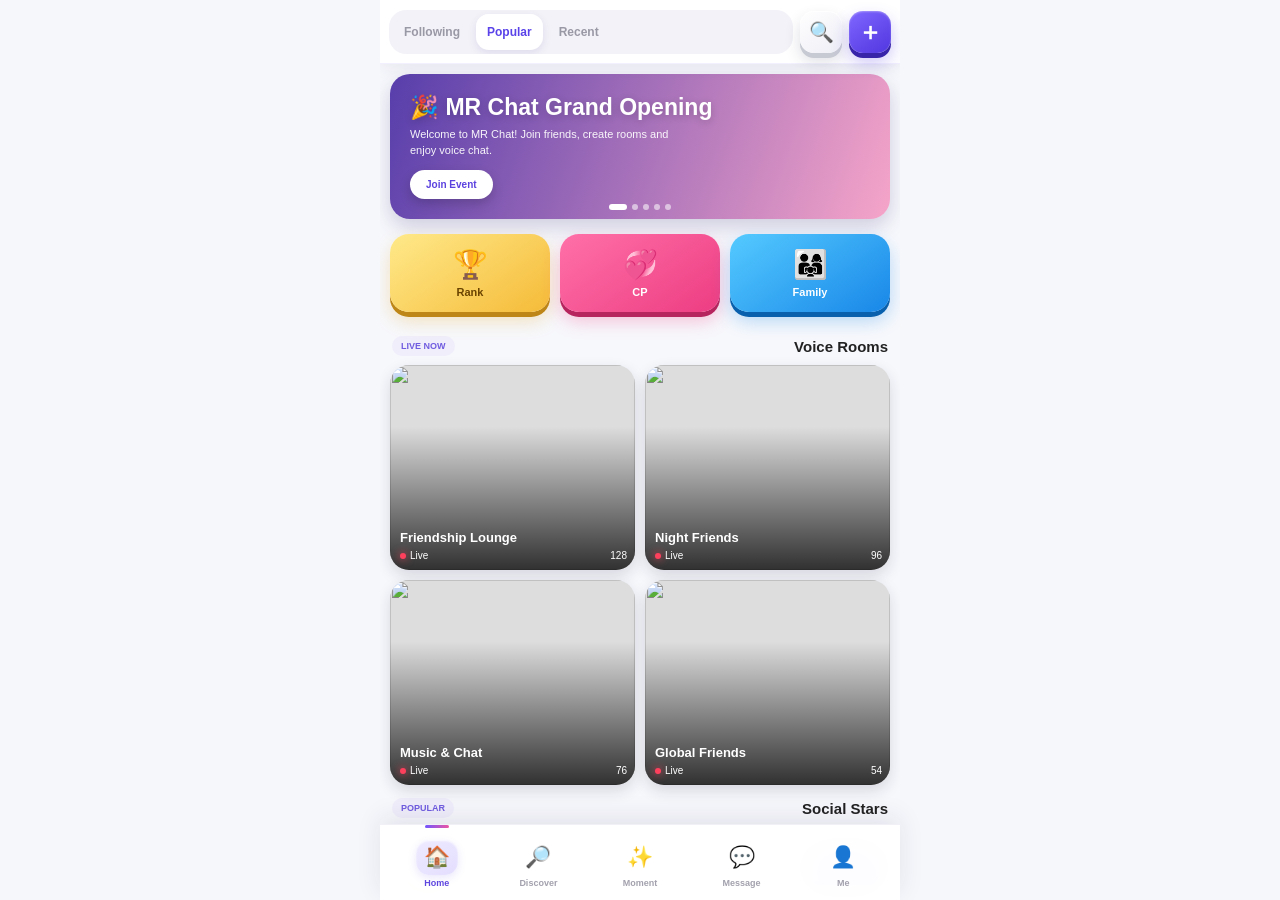
==== commit a444b4a5: "Update index.html" ====
--- a/index.html
+++ b/index.html
@@ -31,8 +31,6 @@
   user-select:none;
 }
 
-/* APP */
-
 #app{
   width:100%;
   height:100%;
@@ -52,8 +50,6 @@
 .page.show{
   display:block;
 }
-
-/* 3D BUTTON */
 
 .btn3d{
   position:relative;
@@ -178,57 +174,132 @@
   font-size:24px;
 }
 
-/* BANNER */
-
-.banner-wrap{
-  padding:10px 10px 6px;
-}
-
-.banner{
+/* EVENT SLIDER */
+
+.event-slider-wrap{
+  padding:10px 10px 4px;
+}
+
+.event-slider{
   width:100%;
   height:145px;
   border-radius:20px;
   overflow:hidden;
   position:relative;
+  box-shadow:0 8px 20px rgba(60,50,120,.22);
+}
+
+.event-track{
+  width:100%;
+  height:100%;
+  display:flex;
+  transition:transform .5s ease;
+}
+
+.event-slide{
+  min-width:100%;
+  height:100%;
+  position:relative;
+  overflow:hidden;
+  color:white;
+}
+
+.event-slide:nth-child(1){
   background:
-    linear-gradient(110deg,rgba(65,36,160,.86),rgba(245,74,144,.48)),
+    linear-gradient(110deg,rgba(65,36,160,.88),rgba(245,74,144,.48)),
     url("https://images.unsplash.com/photo-1511632765486-a01980e01a18?auto=format&fit=crop&w=1000&q=80")
     center/cover;
-  box-shadow:0 8px 20px rgba(60,50,120,.22);
-}
-
-.banner-content{
+}
+
+.event-slide:nth-child(2){
+  background:
+    linear-gradient(110deg,rgba(235,53,125,.86),rgba(255,181,75,.45)),
+    url("https://images.unsplash.com/photo-1513151233558-d860c5398176?auto=format&fit=crop&w=1000&q=80")
+    center/cover;
+}
+
+.event-slide:nth-child(3){
+  background:
+    linear-gradient(110deg,rgba(30,90,210,.88),rgba(91,211,255,.43)),
+    url("https://images.unsplash.com/photo-1511578314322-379afb476865?auto=format&fit=crop&w=1000&q=80")
+    center/cover;
+}
+
+.event-slide:nth-child(4){
+  background:
+    linear-gradient(110deg,rgba(120,45,200,.88),rgba(255,88,167,.45)),
+    url("https://images.unsplash.com/photo-1517457373958-b7bdd4587205?auto=format&fit=crop&w=1000&q=80")
+    center/cover;
+}
+
+.event-slide:nth-child(5){
+  background:
+    linear-gradient(110deg,rgba(20,130,170,.88),rgba(50,220,160,.43)),
+    url("https://images.unsplash.com/photo-1529156069898-49953e39b3ac?auto=format&fit=crop&w=1000&q=80")
+    center/cover;
+}
+
+.event-content{
   position:absolute;
   inset:0;
   padding:20px;
-  color:white;
-}
-
-.banner-content h2{
-  font-size:25px;
-  margin-bottom:7px;
-}
-
-.banner-content p{
-  font-size:12px;
-  opacity:.92;
-  line-height:1.5;
+  display:flex;
+  flex-direction:column;
+  align-items:flex-start;
+  justify-content:center;
+}
+
+.event-content h2{
+  font-size:23px;
+  margin-bottom:6px;
+  text-shadow:0 2px 8px rgba(0,0,0,.2);
+}
+
+.event-content p{
+  font-size:11px;
+  opacity:.94;
+  line-height:1.45;
   max-width:270px;
 }
 
-.banner-button{
-  height:36px;
-  padding:0 17px;
-  margin-top:13px;
-  border-radius:18px;
+.event-button{
+  height:33px;
+  padding:0 16px;
+  margin-top:11px;
+  border-radius:17px;
   background:white;
   color:#5b42df;
   font-weight:800;
-  font-size:11px;
+  font-size:10px;
   box-shadow:0 5px 12px rgba(0,0,0,.18);
 }
 
-/* CATEGORY */
+.event-dots{
+  position:absolute;
+  left:0;
+  right:0;
+  bottom:9px;
+  display:flex;
+  justify-content:center;
+  gap:5px;
+  z-index:5;
+}
+
+.event-dot{
+  width:6px;
+  height:6px;
+  border-radius:50%;
+  background:rgba(255,255,255,.55);
+  transition:.2s;
+}
+
+.event-dot.active{
+  width:18px;
+  border-radius:8px;
+  background:white;
+}
+
+/* CATEGORIES */
 
 .categories{
   display:grid;
@@ -351,7 +422,7 @@
   box-shadow:0 0 8px #ff405d;
 }
 
-/* SOCIAL STAR */
+/* STARS */
 
 .star-list{
   padding:0 10px 15px;
@@ -405,7 +476,7 @@
   font-weight:800;
 }
 
-/* DYNAMIC EMPTY / USER LIST */
+/* FOLLOWING / RECENT */
 
 .dynamic-area{
   min-height:calc(100vh - 64px);
@@ -556,6 +627,212 @@
   background:linear-gradient(90deg,#7155ff,#ed55a2);
 }
 
+/* SIMPLE PAGES */
+
+.simple-page{
+  padding:16px 12px 90px;
+}
+
+.simple-title{
+  font-size:23px;
+  font-weight:800;
+  margin:8px 2px 16px;
+}
+
+.big-feature{
+  height:150px;
+  border-radius:21px;
+  padding:20px;
+  color:white;
+  background:linear-gradient(120deg,#5c42dc,#f25a9e);
+  box-shadow:0 8px 18px rgba(80,60,190,.22);
+}
+
+.big-feature h2{
+  font-size:23px;
+}
+
+.big-feature p{
+  margin-top:8px;
+  font-size:11px;
+  opacity:.85;
+  line-height:1.5;
+}
+
+.feature-grid{
+  margin-top:12px;
+  display:grid;
+  grid-template-columns:1fr 1fr;
+  gap:10px;
+}
+
+.feature-card{
+  height:105px;
+  border-radius:19px;
+  background:white;
+  padding:14px;
+  border:1px solid #eeeef4;
+  box-shadow:0 5px 15px rgba(30,30,70,.07);
+}
+
+.feature-card .ic{
+  font-size:26px;
+}
+
+.feature-card b{
+  display:block;
+  margin-top:8px;
+  font-size:12px;
+}
+
+/* PROFILE */
+
+.profile-head{
+  height:205px;
+  padding:25px 15px;
+  color:white;
+  background:
+    radial-gradient(circle at 90% 10%,rgba(255,255,255,.25),transparent 25%),
+    linear-gradient(135deg,#5c43dc,#d74c9b);
+  border-radius:0 0 30px 30px;
+}
+
+.profile-main{
+  display:flex;
+  align-items:center;
+}
+
+.profile-avatar{
+  width:75px;
+  height:75px;
+  border-radius:50%;
+  border:3px solid white;
+  object-fit:cover;
+}
+
+.profile-info{
+  padding-left:12px;
+}
+
+.profile-info h2{
+  font-size:20px;
+}
+
+.profile-info p{
+  margin-top:5px;
+  font-size:11px;
+  opacity:.85;
+}
+
+.profile-stats{
+  margin-top:22px;
+  display:grid;
+  grid-template-columns:repeat(3,1fr);
+  text-align:center;
+}
+
+.profile-stats b{
+  display:block;
+  font-size:16px;
+}
+
+.profile-stats span{
+  font-size:9px;
+  opacity:.75;
+}
+
+.profile-body{
+  padding:12px;
+}
+
+.wallet{
+  background:white;
+  border-radius:20px;
+  padding:15px;
+  margin-bottom:12px;
+  border:1px solid #eeeef5;
+  box-shadow:0 6px 18px rgba(30,30,70,.08);
+}
+
+.wallet-top{
+  display:flex;
+  justify-content:space-between;
+  align-items:center;
+}
+
+.wallet-top span{
+  color:#999;
+  font-size:11px;
+}
+
+.wallet-top b{
+  font-size:20px;
+  color:#f2a816;
+}
+
+.wallet-btn{
+  margin-top:12px;
+  width:100%;
+  height:45px;
+  border-radius:14px;
+  color:white;
+  background:linear-gradient(145deg,#ffdc67,#efa91d);
+  box-shadow:0 4px 0 #bd8613;
+  font-weight:800;
+}
+
+.profile-menu{
+  background:white;
+  border-radius:20px;
+  overflow:hidden;
+  border:1px solid #eeeef5;
+  box-shadow:0 6px 18px rgba(30,30,70,.08);
+}
+
+.menu-row{
+  height:58px;
+  padding:0 14px;
+  display:flex;
+  align-items:center;
+  border-bottom:1px solid #f0f0f2;
+}
+
+.menu-row:last-child{
+  border-bottom:0;
+}
+
+.menu-icon{
+  width:39px;
+  height:39px;
+  border-radius:12px;
+  margin-right:3px;
+  display:flex;
+  align-items:center;
+  justify-content:center;
+  background:#f3f1fb;
+  font-size:18px;
+}
+
+.menu-row span{
+  flex:1;
+  font-size:12px;
+  font-weight:700;
+  color:#343340;
+}
+
+.menu-row i{
+  width:25px;
+  height:25px;
+  border-radius:9px;
+  display:flex;
+  align-items:center;
+  justify-content:center;
+  background:#f3f3f7;
+  color:#8b8995;
+  font-size:17px;
+  font-style:normal;
+}
+
 /* SEARCH */
 
 .search-panel{
@@ -979,7 +1256,7 @@
     0 10px 20px rgba(235,45,124,.3);
 }
 
-/* MODAL */
+/* MODALS */
 
 .modal{
   position:fixed;
@@ -1123,8 +1400,6 @@
   font-weight:800;
 }
 
-/* SETTINGS */
-
 .settings-panel{
   width:100%;
   height:80%;
@@ -1160,7 +1435,7 @@
   font-size:9px;
 }
 
-.setting-row > span{
+.setting-row>span{
   width:27px;
   height:27px;
   border-radius:9px;
@@ -1196,212 +1471,6 @@
 
 .toggle.on i{
   margin-left:20px;
-}
-
-/* PROFILE */
-
-.profile-head{
-  height:205px;
-  padding:25px 15px;
-  color:white;
-  background:
-    radial-gradient(circle at 90% 10%,rgba(255,255,255,.25),transparent 25%),
-    linear-gradient(135deg,#5c43dc,#d74c9b);
-  border-radius:0 0 30px 30px;
-}
-
-.profile-main{
-  display:flex;
-  align-items:center;
-}
-
-.profile-avatar{
-  width:75px;
-  height:75px;
-  border-radius:50%;
-  border:3px solid white;
-  object-fit:cover;
-}
-
-.profile-info{
-  padding-left:12px;
-}
-
-.profile-info h2{
-  font-size:20px;
-}
-
-.profile-info p{
-  margin-top:5px;
-  font-size:11px;
-  opacity:.85;
-}
-
-.profile-stats{
-  margin-top:22px;
-  display:grid;
-  grid-template-columns:repeat(3,1fr);
-  text-align:center;
-}
-
-.profile-stats b{
-  display:block;
-  font-size:16px;
-}
-
-.profile-stats span{
-  font-size:9px;
-  opacity:.75;
-}
-
-.profile-body{
-  padding:12px;
-}
-
-.wallet{
-  background:white;
-  border-radius:20px;
-  padding:15px;
-  margin-bottom:12px;
-  border:1px solid #eeeef5;
-  box-shadow:0 6px 18px rgba(30,30,70,.08);
-}
-
-.wallet-top{
-  display:flex;
-  justify-content:space-between;
-  align-items:center;
-}
-
-.wallet-top span{
-  color:#999;
-  font-size:11px;
-}
-
-.wallet-top b{
-  font-size:20px;
-  color:#f2a816;
-}
-
-.wallet-btn{
-  margin-top:12px;
-  width:100%;
-  height:45px;
-  border-radius:14px;
-  color:white;
-  background:linear-gradient(145deg,#ffdc67,#efa91d);
-  box-shadow:0 4px 0 #bd8613;
-  font-weight:800;
-}
-
-.profile-menu{
-  background:white;
-  border-radius:20px;
-  overflow:hidden;
-  border:1px solid #eeeef5;
-  box-shadow:0 6px 18px rgba(30,30,70,.08);
-}
-
-.menu-row{
-  height:58px;
-  padding:0 14px;
-  display:flex;
-  align-items:center;
-  border-bottom:1px solid #f0f0f2;
-}
-
-.menu-row:last-child{
-  border-bottom:0;
-}
-
-.menu-icon{
-  width:39px;
-  height:39px;
-  border-radius:12px;
-  margin-right:3px;
-  display:flex;
-  align-items:center;
-  justify-content:center;
-  background:#f3f1fb;
-  font-size:18px;
-}
-
-.menu-row span{
-  flex:1;
-  font-size:12px;
-  font-weight:700;
-  color:#343340;
-}
-
-.menu-row i{
-  width:25px;
-  height:25px;
-  border-radius:9px;
-  display:flex;
-  align-items:center;
-  justify-content:center;
-  background:#f3f3f7;
-  color:#8b8995;
-  font-size:17px;
-  font-style:normal;
-}
-
-/* SIMPLE PAGES */
-
-.simple-page{
-  padding:16px 12px 90px;
-}
-
-.simple-title{
-  font-size:23px;
-  font-weight:800;
-  margin:8px 2px 16px;
-}
-
-.big-feature{
-  height:150px;
-  border-radius:21px;
-  padding:20px;
-  color:white;
-  background:linear-gradient(120deg,#5c42dc,#f25a9e);
-  box-shadow:0 8px 18px rgba(80,60,190,.22);
-}
-
-.big-feature h2{
-  font-size:23px;
-}
-
-.big-feature p{
-  margin-top:8px;
-  font-size:11px;
-  opacity:.85;
-  line-height:1.5;
-}
-
-.feature-grid{
-  margin-top:12px;
-  display:grid;
-  grid-template-columns:1fr 1fr;
-  gap:10px;
-}
-
-.feature-card{
-  height:105px;
-  border-radius:19px;
-  background:white;
-  padding:14px;
-  border:1px solid #eeeef4;
-  box-shadow:0 5px 15px rgba(30,30,70,.07);
-}
-
-.feature-card .ic{
-  font-size:26px;
-}
-
-.feature-card b{
-  display:block;
-  margin-top:8px;
-  font-size:12px;
 }
 
 /* TOAST */
@@ -1427,8 +1496,9 @@
   transform:translateX(-50%) translateY(0);
 }
 
+/* RESPONSIVE */
+
 @media(max-width:380px){
-
   .home-tabs{
     gap:3px;
   }
@@ -1456,11 +1526,9 @@
   .gift-main{
     font-size:11px;
   }
-
 }
 
 @media(min-width:700px){
-
   .page{
     max-width:520px;
     left:50%;
@@ -1479,9 +1547,7 @@
     right:auto;
     width:520px;
   }
-
-}
-
+}
 </style>
 </head>
 
@@ -1497,110 +1563,214 @@
 
     <div class="home-tabs">
 
-      <button class="home-tab"
-              onclick="homeTab('following',this)">
+      <button class="home-tab" onclick="homeTab('following',this)">
         Following
       </button>
 
-      <button class="home-tab active"
-              onclick="homeTab('popular',this)">
+      <button class="home-tab active" onclick="homeTab('popular',this)">
         Popular
       </button>
 
-      <button class="home-tab"
-              onclick="homeTab('recent',this)">
+      <button class="home-tab" onclick="homeTab('recent',this)">
         Recent
       </button>
 
     </div>
 
-    <button class="top-action btn3d"
-            onclick="openSearch()">
-      ⌕
+    <button class="top-action btn3d" onclick="openSearch()">
+      🔍
     </button>
 
-    <button class="top-action btn3d primary"
-            onclick="openCreateRoom()">
+    <button class="top-action primary btn3d" onclick="openCreateRoom()">
       ＋
     </button>
 
   </div>
 
 
-  <!-- POPULAR CONTENT -->
+  <!-- POPULAR -->
 
   <div id="popularContent">
 
-    <div class="banner-wrap">
-
-      <div class="banner">
-
-        <div class="banner-content">
-
-          <h2>Meet New Friends</h2>
-
-          <p>
-            Join voice rooms and talk with people around the world.
-          </p>
-
-          <button class="banner-button"
-                  onclick="showToast('Welcome to MR Chat')">
-            Explore Now
-          </button>
+    <!-- EVENT SLIDER -->
+
+    <div class="event-slider-wrap">
+
+      <div class="event-slider">
+
+        <div id="eventTrack" class="event-track">
+
+          <div class="event-slide">
+
+            <div class="event-content">
+
+              <h2>🎉 MR Chat Grand Opening</h2>
+
+              <p>
+                Welcome to MR Chat! Join friends,
+                create rooms and enjoy voice chat.
+              </p>
+
+              <button class="event-button"
+                      onclick="showToast('Grand Opening Event')">
+                Join Event
+              </button>
+
+            </div>
+
+          </div>
+
+
+          <div class="event-slide">
+
+            <div class="event-content">
+
+              <h2>🎁 Daily Gift Event</h2>
+
+              <p>
+                Send gifts, enjoy the room and
+                celebrate with your friends.
+              </p>
+
+              <button class="event-button"
+                      onclick="showToast('Daily Gift Event')">
+                View Event
+              </button>
+
+            </div>
+
+          </div>
+
+
+          <div class="event-slide">
+
+            <div class="event-content">
+
+              <h2>🏆 Rank Challenge</h2>
+
+              <p>
+                Join today's demo rank challenge
+                and enjoy the competition.
+              </p>
+
+              <button class="event-button"
+                      onclick="showToast('Rank Challenge')">
+                Join Now
+              </button>
+
+            </div>
+
+          </div>
+
+
+          <div class="event-slide">
+
+            <div class="event-content">
+
+              <h2>💞 CP Event</h2>
+
+              <p>
+                Meet your favorite people and
+                enjoy today's CP event.
+              </p>
+
+              <button class="event-button"
+                      onclick="showToast('CP Event')">
+                Explore
+              </button>
+
+            </div>
+
+          </div>
+
+
+          <div class="event-slide">
+
+            <div class="event-content">
+
+              <h2>👨‍👩‍👧 Family Party</h2>
+
+              <p>
+                Create your family room and
+                invite your friends today.
+              </p>
+
+              <button class="event-button"
+                      onclick="showToast('Family Party')">
+                Enter
+              </button>
+
+            </div>
+
+          </div>
 
         </div>
 
-      </div>
-
-    </div>
-
+
+        <div class="event-dots">
+
+          <span class="event-dot active"></span>
+          <span class="event-dot"></span>
+          <span class="event-dot"></span>
+          <span class="event-dot"></span>
+          <span class="event-dot"></span>
+
+        </div>
+
+      </div>
+
+    </div>
+
+
+    <!-- CATEGORIES -->
 
     <div class="categories">
 
       <button class="category btn3d gold"
-              onclick="showToast('Contribution Ranking')">
+              onclick="showToast('Rank')">
 
         <div class="icon">🏆</div>
 
-        Contribution
+        Rank
 
       </button>
 
 
       <button class="category btn3d pink"
-              onclick="showToast('Charm Ranking')">
-
-        <div class="icon">💎</div>
-
-        Charm
+              onclick="showToast('CP')">
+
+        <div class="icon">💞</div>
+
+        CP
 
       </button>
 
 
       <button class="category btn3d blue"
-              onclick="showToast('Room Ranking')">
-
-        <div class="icon">🎙️</div>
-
-        Room
+              onclick="showToast('Family')">
+
+        <div class="icon">👨‍👩‍👧</div>
+
+        Family
 
       </button>
 
     </div>
 
 
+    <!-- VOICE ROOMS -->
+
     <div class="section-title">
 
+      <span>LIVE NOW</span>
+
       Voice Rooms
 
-      <span>
-        See All ›
-      </span>
-
-    </div>
-
-
-    <div class="room-grid" id="roomGrid">
+    </div>
+
+
+    <div id="roomGrid" class="room-grid">
+
 
       <div class="room-card"
            onclick="enterRoom('room1')">
@@ -1634,7 +1804,7 @@
       <div class="room-card"
            onclick="enterRoom('room2')">
 
-        <img src="https://images.unsplash.com/photo-1517457373958-b7bdd4587205?auto=format&fit=crop&w=600&q=80">
+        <img src="https://images.unsplash.com/photo-1519671482749-fd09be7ccebf?auto=format&fit=crop&w=600&q=80">
 
         <div class="room-overlay"></div>
 
@@ -1663,7 +1833,7 @@
       <div class="room-card"
            onclick="enterRoom('room3')">
 
-        <img src="https://images.unsplash.com/photo-1515169067868-5387ec356754?auto=format&fit=crop&w=600&q=80">
+        <img src="https://images.unsplash.com/photo-1492684223066-81342ee5ff30?auto=format&fit=crop&w=600&q=80">
 
         <div class="room-overlay"></div>
 
@@ -1680,7 +1850,7 @@
               Live
             </span>
 
-            <span>74</span>
+            <span>76</span>
 
           </div>
 
@@ -1692,7 +1862,7 @@
       <div class="room-card"
            onclick="enterRoom('room4')">
 
-        <img src="https://images.unsplash.com/photo-1528605248644-14dd04022da1?auto=format&fit=crop&w=600&q=80">
+        <img src="https://images.unsplash.com/photo-1517457373958-b7bdd4587205?auto=format&fit=crop&w=600&q=80">
 
         <div class="room-overlay"></div>
 
@@ -1709,7 +1879,7 @@
               Live
             </span>
 
-            <span>52</span>
+            <span>54</span>
 
           </div>
 
@@ -1720,18 +1890,19 @@
     </div>
 
 
+    <!-- SOCIAL STARS -->
+
     <div class="section-title">
 
-      The brightest social star
-
-      <span>
-        More ›
-      </span>
+      <span>POPULAR</span>
+
+      Social Stars
 
     </div>
 
 
     <div class="star-list">
+
 
       <div class="star">
 
@@ -1743,16 +1914,14 @@
           <b>Emma</b>
 
           <small>
-            ID: 100028 · Level 28 · Social Star
+            ID: 100028 · Level 28
           </small>
 
         </div>
 
         <button class="follow-btn"
                 onclick="followUser(this,'Emma','100028','https://i.pravatar.cc/150?img=47')">
-
           Follow
-
         </button>
 
       </div>
@@ -1768,16 +1937,14 @@
           <b>Sophia</b>
 
           <small>
-            ID: 100035 · Level 25 · Popular
+            ID: 100035 · Level 25
           </small>
 
         </div>
 
         <button class="follow-btn"
                 onclick="followUser(this,'Sophia','100035','https://i.pravatar.cc/150?img=12')">
-
           Follow
-
         </button>
 
       </div>
@@ -1787,7 +1954,7 @@
   </div>
 
 
-  <!-- FOLLOWING CONTENT -->
+  <!-- FOLLOWING -->
 
   <div id="followingContent"
        class="dynamic-area"
@@ -1798,7 +1965,7 @@
   </div>
 
 
-  <!-- RECENT CONTENT -->
+  <!-- RECENT -->
 
   <div id="recentContent"
        class="dynamic-area"
@@ -1823,36 +1990,51 @@
 
     <div class="big-feature">
 
-      <h2>
-        Discover People
-      </h2>
+      <h2>Explore MR Chat</h2>
 
       <p>
-        Find interesting people and join their voice rooms.
+        Discover popular rooms, new friends
+        and interesting communities.
       </p>
 
     </div>
 
+
     <div class="feature-grid">
 
       <div class="feature-card">
+
         <div class="ic">🔥</div>
-        <b>Popular Users</b>
-      </div>
+
+        <b>Trending Rooms</b>
+
+      </div>
+
 
       <div class="feature-card">
-        <div class="ic">🌎</div>
-        <b>Worldwide</b>
-      </div>
+
+        <div class="ic">👥</div>
+
+        <b>New Friends</b>
+
+      </div>
+
 
       <div class="feature-card">
-        <div class="ic">🎤</div>
-        <b>Voice Rooms</b>
-      </div>
+
+        <div class="ic">🏆</div>
+
+        <b>Rank</b>
+
+      </div>
+
 
       <div class="feature-card">
-        <div class="ic">⭐</div>
-        <b>Top Stars</b>
+
+        <div class="ic">🎁</div>
+
+        <b>Gifts</b>
+
       </div>
 
     </div>
@@ -1862,30 +2044,65 @@
 </div>
 
 
-<!-- VOICE -->
-
-<div id="voicePage" class="page">
+<!-- MOMENT -->
+
+<div id="momentPage" class="page">
 
   <div class="simple-page">
 
     <div class="simple-title">
-      Voice
-    </div>
+      Moment
+    </div>
+
 
     <div class="big-feature">
 
-      <h2>
-        Voice Rooms
-      </h2>
+      <h2>✨ Moments</h2>
 
       <p>
-        Join a room and start talking with friends.
+        Share your moments and discover
+        what your friends are doing.
       </p>
 
-      <button class="banner-button"
-              onclick="enterRoom('room1')">
-        Join Room
-      </button>
+    </div>
+
+
+    <div class="feature-grid">
+
+      <div class="feature-card">
+
+        <div class="ic">📸</div>
+
+        <b>My Moment</b>
+
+      </div>
+
+
+      <div class="feature-card">
+
+        <div class="ic">❤️</div>
+
+        <b>Following</b>
+
+      </div>
+
+
+      <div class="feature-card">
+
+        <div class="ic">🌟</div>
+
+        <b>Popular</b>
+
+      </div>
+
+
+      <div class="feature-card">
+
+        <div class="ic">➕</div>
+
+        <b>Create Moment</b>
+
+      </div>
 
     </div>
 
@@ -1901,43 +2118,26 @@
   <div class="simple-page">
 
     <div class="simple-title">
-      Messages
-    </div>
+      Message
+    </div>
+
 
     <div class="feature-card"
-         style="height:auto;margin-bottom:10px;display:flex;align-items:center">
-
-      <img src="https://i.pravatar.cc/150?img=47"
-           style="width:48px;height:48px;border-radius:50%;object-fit:cover">
-
-      <div style="padding-left:10px">
-
-        <b>Emma</b>
-
-        <p style="font-size:10px;color:#999;margin-top:5px">
-          Hello! Welcome to MR Chat.
-        </p>
-
-      </div>
+         style="height:85px;margin-bottom:10px">
+
+      <div class="ic">💬</div>
+
+      <b>Messages</b>
 
     </div>
 
 
     <div class="feature-card"
-         style="height:auto;display:flex;align-items:center">
-
-      <img src="https://i.pravatar.cc/150?img=12"
-           style="width:48px;height:48px;border-radius:50%;object-fit:cover">
-
-      <div style="padding-left:10px">
-
-        <b>Sophia</b>
-
-        <p style="font-size:10px;color:#999;margin-top:5px">
-          Let's join a room!
-        </p>
-
-      </div>
+         style="height:85px">
+
+      <div class="ic">🔔</div>
+
+      <b>Notifications</b>
 
     </div>
 
@@ -1946,7 +2146,7 @@
 </div>
 
 
-<!-- PROFILE -->
+<!-- ME -->
 
 <div id="profilePage" class="page">
 
@@ -1959,18 +2159,12 @@
 
       <div class="profile-info">
 
-        <h2>
-          MR User
-        </h2>
+        <h2>MR User</h2>
 
         <p>
-          ID: 10008688
+          ID: 100001
         </p>
 
-        <p>
-          Level 12 · VIP
-        </p>
-
       </div>
 
     </div>
@@ -1979,18 +2173,31 @@
     <div class="profile-stats">
 
       <div>
-        <b id="followingCount">0</b>
+
+        <b id="followingCount">
+          0
+        </b>
+
         <span>Following</span>
-      </div>
+
+      </div>
+
 
       <div>
-        <b>2.8K</b>
+
+        <b>128</b>
+
         <span>Followers</span>
-      </div>
+
+      </div>
+
 
       <div>
-        <b>356</b>
-        <span>Friends</span>
+
+        <b>25</b>
+
+        <span>Level</span>
+
       </div>
 
     </div>
@@ -1999,6 +2206,7 @@
 
 
   <div class="profile-body">
+
 
     <div class="wallet">
 
@@ -2008,19 +2216,17 @@
           My Coins
         </span>
 
-        <b>
-          🪙
-          <span id="profileCoins">
-            12,580
-          </span>
+        <b id="profileCoins">
+          12,580
         </b>
 
       </div>
 
+
       <button class="wallet-btn"
-              onclick="showToast('Recharge page coming soon')">
-
-        Recharge
+              onclick="showToast('Recharge coming soon')">
+
+        💰 Recharge Coins
 
       </button>
 
@@ -2029,100 +2235,84 @@
 
     <div class="profile-menu">
 
-      <div class="menu-row" onclick="showToast('Wallet')">
-        <div class="menu-icon">💰</div>
-        <span>Wallet</span>
+
+      <div class="menu-row"
+           onclick="showToast('My Profile')">
+
+        <div class="menu-icon">
+          👤
+        </div>
+
+        <span>
+          My Profile
+        </span>
+
         <i>›</i>
-      </div>
-
-      <div class="menu-row" onclick="showToast('Store')">
-        <div class="menu-icon">🛍️</div>
-        <span>Store</span>
+
+      </div>
+
+
+      <div class="menu-row"
+           onclick="showToast('My Rooms')">
+
+        <div class="menu-icon">
+          🎙
+        </div>
+
+        <span>
+          My Rooms
+        </span>
+
         <i>›</i>
-      </div>
-
-      <div class="menu-row" onclick="showToast('Gift & Props')">
-        <div class="menu-icon">🎁</div>
-        <span>Gift & Props</span>
+
+      </div>
+
+
+      <div class="menu-row"
+           onclick="showToast('My Gifts')">
+
+        <div class="menu-icon">
+          🎁
+        </div>
+
+        <span>
+          My Gifts
+        </span>
+
         <i>›</i>
-      </div>
-
-      <div class="menu-row" onclick="showToast('VIP / SVIP')">
-        <div class="menu-icon">👑</div>
-        <span>VIP / SVIP</span>
+
+      </div>
+
+
+      <div class="menu-row"
+           onclick="showToast('Settings')">
+
+        <div class="menu-icon">
+          ⚙️
+        </div>
+
+        <span>
+          Settings
+        </span>
+
         <i>›</i>
-      </div>
-
-      <div class="menu-row" onclick="showToast('CP / Couple')">
-        <div class="menu-icon">💞</div>
-        <span>CP / Couple</span>
+
+      </div>
+
+
+      <div class="menu-row"
+           onclick="showToast('Help & Support')">
+
+        <div class="menu-icon">
+          ❓
+        </div>
+
+        <span>
+          Help & Support
+        </span>
+
         <i>›</i>
-      </div>
-
-      <div class="menu-row" onclick="showToast('Family')">
-        <div class="menu-icon">👨‍👩‍👧</div>
-        <span>Family</span>
-        <i>›</i>
-      </div>
-
-      <div class="menu-row" onclick="showToast('My Level')">
-        <div class="menu-icon">⭐</div>
-        <span>My Level</span>
-        <i>›</i>
-      </div>
-
-      <div class="menu-row" onclick="showToast('Invite Friends')">
-        <div class="menu-icon">📨</div>
-        <span>Invite Friends</span>
-        <i>›</i>
-      </div>
-
-      <div class="menu-row" onclick="showToast('Ranking')">
-        <div class="menu-icon">🏆</div>
-        <span>Ranking</span>
-        <i>›</i>
-      </div>
-
-      <div class="menu-row" onclick="showToast('Events')">
-        <div class="menu-icon">🎉</div>
-        <span>Events</span>
-        <i>›</i>
-      </div>
-
-      <div class="menu-row" onclick="showToast('History')">
-        <div class="menu-icon">🕘</div>
-        <span>History</span>
-        <i>›</i>
-      </div>
-
-      <div class="menu-row" onclick="showToast('Notifications')">
-        <div class="menu-icon">🔔</div>
-        <span>Notifications</span>
-        <i>›</i>
-      </div>
-
-      <div class="menu-row" onclick="showToast('Settings')">
-        <div class="menu-icon">⚙️</div>
-        <span>Settings</span>
-        <i>›</i>
-      </div>
-
-      <div class="menu-row" onclick="showToast('Customer Service')">
-        <div class="menu-icon">🎧</div>
-        <span>Customer Service</span>
-        <i>›</i>
-      </div>
-
-      <div class="menu-row" onclick="showToast('Feedback')">
-        <div class="menu-icon">💬</div>
-        <span>Feedback</span>
-        <i>›</i>
-      </div>
-
-      <div class="menu-row" onclick="showToast('Language')">
-        <div class="menu-icon">🌐</div>
-        <span>Language</span>
-        <i>›</i>
+
       </div>
 
     </div>
@@ -2135,41 +2325,71 @@
 <!-- BOTTOM NAV -->
 
 <div class="bottom-nav">
+
 
   <button class="nav-item active"
           onclick="switchPage('homePage',this)">
-    <div class="nav-icon">⌂</div>
+
+    <div class="nav-icon">
+      🏠
+    </div>
+
     Home
+
   </button>
+
 
   <button class="nav-item"
           onclick="switchPage('discoverPage',this)">
-    <div class="nav-icon">◉</div>
+
+    <div class="nav-icon">
+      🔎
+    </div>
+
     Discover
+
   </button>
 
+
   <button class="nav-item"
-          onclick="switchPage('voicePage',this)">
-    <div class="nav-icon">🎙</div>
-    Voice
+          onclick="switchPage('momentPage',this)">
+
+    <div class="nav-icon">
+      ✨
+    </div>
+
+    Moment
+
   </button>
+
 
   <button class="nav-item"
           onclick="switchPage('messagePage',this)">
-    <div class="nav-icon">💬</div>
+
+    <div class="nav-icon">
+      💬
+    </div>
+
     Message
+
   </button>
+
 
   <button class="nav-item"
           onclick="switchPage('profilePage',this)">
-    <div class="nav-icon">♙</div>
-    Profile
+
+    <div class="nav-icon">
+      👤
+    </div>
+
+    Me
+
   </button>
 
 </div>
 
 
-<!-- SEARCH -->
+<!-- SEARCH PANEL -->
 
 <div id="searchPanel"
      class="search-panel">
@@ -2183,31 +2403,36 @@
 
     <input id="searchInput"
            class="search-input"
-           placeholder="Search users or rooms..."
+           type="text"
+           placeholder="Search users or rooms"
            oninput="performSearch()">
 
   </div>
+
 
   <div id="searchResults"
        class="search-results">
+
+    <p style="text-align:center;color:#999;padding:25px;font-size:12px">
+      Search users or rooms
+    </p>
+
   </div>
 
 </div>
 
 
-<!-- CREATE ROOM -->
+<!-- CREATE ROOM MODAL -->
 
 <div id="createModal"
      class="modal">
 
   <div class="settings-panel"
-       style="height:auto;max-height:75%">
+       style="height:auto;max-height:80%;padding-bottom:10px">
 
     <div class="panel-head">
 
-      <b>
-        Create Room
-      </b>
+      <b>Create Room</b>
 
       <button class="close-panel"
               onclick="closeCreateRoom()">
@@ -2216,20 +2441,43 @@
 
     </div>
 
+
     <div style="padding:15px">
 
       <input id="newRoomName"
-             class="search-input"
-             style="width:100%;margin-bottom:12px"
-             placeholder="Room name">
+             type="text"
+             placeholder="Room name"
+             style="
+               width:100%;
+               height:46px;
+               border:0;
+               outline:0;
+               border-radius:14px;
+               background:#f2f2f7;
+               padding:0 13px;
+               font-size:13px;
+               margin-bottom:10px;
+             ">
+
 
       <input id="newRoomNotice"
-             class="search-input"
-             style="width:100%;margin-bottom:12px"
-             placeholder="Room notice">
-
-      <button class="btn3d primary"
-              style="width:100%;height:48px;font-weight:800"
+             type="text"
+             placeholder="Room welcome message"
+             style="
+               width:100%;
+               height:46px;
+               border:0;
+               outline:0;
+               border-radius:14px;
+               background:#f2f2f7;
+               padding:0 13px;
+               font-size:13px;
+               margin-bottom:14px;
+             ">
+
+
+      <button class="gift-main"
+              style="width:100%"
               onclick="createRoom()">
 
         Create Room
@@ -2243,19 +2491,345 @@
 </div>
 
 
+<!-- GIFT MODAL -->
+
+<div id="giftModal"
+     class="modal">
+
+  <div class="gift-panel">
+
+    <div class="panel-head">
+
+      <b>Send Gift</b>
+
+      <button class="close-panel"
+              onclick="closeGiftPanel()">
+        ×
+      </button>
+
+    </div>
+
+
+    <div class="gift-tabs">
+
+      <button class="gift-tab active">
+        Popular
+      </button>
+
+      <button class="gift-tab">
+        Love
+      </button>
+
+      <button class="gift-tab">
+        Special
+      </button>
+
+      <button class="gift-tab">
+        Luxury
+      </button>
+
+    </div>
+
+
+    <div class="gift-grid">
+
+
+      <div class="gift"
+           onclick="selectGift(this,'Rose',50,'🌹')">
+
+        <div class="gift-icon">🌹</div>
+
+        <div class="gift-name">
+          Rose
+        </div>
+
+        <div class="gift-price">
+          🪙 50
+        </div>
+
+      </div>
+
+
+      <div class="gift"
+           onclick="selectGift(this,'Heart',100,'❤️')">
+
+        <div class="gift-icon">❤️</div>
+
+        <div class="gift-name">
+          Heart
+        </div>
+
+        <div class="gift-price">
+          🪙 100
+        </div>
+
+      </div>
+
+
+      <div class="gift"
+           onclick="selectGift(this,'Love',250,'💖')">
+
+        <div class="gift-icon">💖</div>
+
+        <div class="gift-name">
+          Love
+        </div>
+
+        <div class="gift-price">
+          🪙 250
+        </div>
+
+      </div>
+
+
+      <div class="gift"
+           onclick="selectGift(this,'Crown',500,'👑')">
+
+        <div class="gift-icon">👑</div>
+
+        <div class="gift-name">
+          Crown
+        </div>
+
+        <div class="gift-price">
+          🪙 500
+        </div>
+
+      </div>
+
+
+      <div class="gift"
+           onclick="selectGift(this,'Diamond',1000,'💎')">
+
+        <div class="gift-icon">💎</div>
+
+        <div class="gift-name">
+          Diamond
+        </div>
+
+        <div class="gift-price">
+          🪙 1,000
+        </div>
+
+      </div>
+
+
+      <div class="gift"
+           onclick="selectGift(this,'Fire',1500,'🔥')">
+
+        <div class="gift-icon">🔥</div>
+
+        <div class="gift-name">
+          Fire
+        </div>
+
+        <div class="gift-price">
+          🪙 1,500
+        </div>
+
+      </div>
+
+
+      <div class="gift"
+           onclick="selectGift(this,'Star',2000,'⭐')">
+
+        <div class="gift-icon">⭐</div>
+
+        <div class="gift-name">
+          Star
+        </div>
+
+        <div class="gift-price">
+          🪙 2,000
+        </div>
+
+      </div>
+
+
+      <div class="gift"
+           onclick="selectGift(this,'Rocket',5000,'🚀')">
+
+        <div class="gift-icon">🚀</div>
+
+        <div class="gift-name">
+          Rocket
+        </div>
+
+        <div class="gift-price">
+          🪙 5,000
+        </div>
+
+      </div>
+
+    </div>
+
+
+    <div class="gift-bottom">
+
+      <div class="balance">
+        Balance:
+        <b id="giftBalance">12,580</b>
+        🪙
+      </div>
+
+      <button class="send-gift"
+              onclick="sendGift()">
+
+        Send Gift
+
+      </button>
+
+    </div>
+
+  </div>
+
+</div>
+
+
+<!-- ROOM SETTINGS MODAL -->
+
+<div id="settingsModal"
+     class="modal">
+
+  <div class="settings-panel">
+
+    <div class="panel-head">
+
+      <b>Room Settings</b>
+
+      <button class="close-panel"
+              onclick="closeRoomSettings()">
+        ×
+      </button>
+
+    </div>
+
+
+    <div class="setting-row">
+
+      <div class="setting-left">
+
+        <b>Room Notice</b>
+
+        <small>
+          Show welcome message
+        </small>
+
+      </div>
+
+      <div class="toggle on"
+           onclick="this.classList.toggle('on')">
+
+        <i></i>
+
+      </div>
+
+    </div>
+
+
+    <div class="setting-row">
+
+      <div class="setting-left">
+
+        <b>Room Chat</b>
+
+        <small>
+          Allow text messages
+        </small>
+
+      </div>
+
+      <div class="toggle on"
+           onclick="this.classList.toggle('on')">
+
+        <i></i>
+
+      </div>
+
+    </div>
+
+
+    <div class="setting-row">
+
+      <div class="setting-left">
+
+        <b>Guest Mic</b>
+
+        <small>
+          Allow guests to speak
+        </small>
+
+      </div>
+
+      <div class="toggle on"
+           onclick="this.classList.toggle('on')">
+
+        <i></i>
+
+      </div>
+
+    </div>
+
+
+    <div class="setting-row">
+
+      <div class="setting-left">
+
+        <b>Room Background</b>
+
+        <small>
+          Demo background settings
+        </small>
+
+      </div>
+
+      <span>›</span>
+
+    </div>
+
+
+    <div class="setting-row">
+
+      <div class="setting-left">
+
+        <b>Manage Members</b>
+
+        <small>
+          View room members
+        </small>
+
+      </div>
+
+      <span>›</span>
+
+    </div>
+
+  </div>
+
+</div>
+
+
 <!-- ROOM SCREEN -->
 
 <div id="roomScreen">
 
+
   <div class="room-bg"></div>
 
+
   <div class="room-top">
 
+
+    <button class="room-top-btn"
+            onclick="leaveRoom()">
+      ‹
+    </button>
+
+
     <div class="room-owner">
 
-      <img id="roomOwnerAvatar"
-           class="owner-avatar"
-           src="https://i.pravatar.cc/150?img=47">
+      <img class="owner-avatar"
+           src="https://i.pravatar.cc/150?img=68">
 
       <div class="owner-name">
 
@@ -2264,33 +2838,25 @@
         </b>
 
         <small>
-          ID: 882013 · LV.18
+          Room ID: 882013
         </small>
 
       </div>
 
     </div>
 
-    <button class="room-top-btn"
-            onclick="showToast('Room Chat')">
-      💬
-    </button>
 
     <button class="room-top-btn"
             onclick="openRoomSettings()">
       ⚙
     </button>
 
+
     <button class="room-top-btn"
             onclick="showToast('Share Room')">
       ↗
     </button>
 
-    <button class="room-top-btn"
-            onclick="leaveRoom()">
-      ×
-    </button>
-
   </div>
 
 
@@ -2306,14 +2872,14 @@
   <div class="host-area">
 
     <img class="host-avatar"
-         src="https://i.pravatar.cc/150?img=47">
+         src="https://i.pravatar.cc/150?img=68">
 
     <div class="host-name">
-      Emma
+      MR User
     </div>
 
     <div class="host-level">
-      👑 Room Owner · LV.28
+      HOST · LV.25
     </div>
 
   </div>
@@ -2321,68 +2887,156 @@
 
   <div class="seats">
 
+
     <div class="seat speaking">
+
       <div class="seat-circle">
+
+        <img src="https://i.pravatar.cc/150?img=47">
+
+        <span class="seat-number">
+          1
+        </span>
+
+      </div>
+
+      <div class="seat-name">
+        Emma
+      </div>
+
+    </div>
+
+
+    <div class="seat">
+
+      <div class="seat-circle">
+
         <img src="https://i.pravatar.cc/150?img=12">
-        <div class="seat-number">1</div>
-      </div>
-      <div class="seat-name">Sophia</div>
-    </div>
+
+        <span class="seat-number">
+          2
+        </span>
+
+      </div>
+
+      <div class="seat-name">
+        Sophia
+      </div>
+
+    </div>
+
 
     <div class="seat">
+
       <div class="seat-circle">
+
+        <img src="https://i.pravatar.cc/150?img=33">
+
+        <span class="seat-number">
+          3
+        </span>
+
+      </div>
+
+      <div class="seat-name">
+        Alex
+      </div>
+
+    </div>
+
+
+    <div class="seat">
+
+      <div class="seat-circle">
+
+        <img src="https://i.pravatar.cc/150?img=14">
+
+        <span class="seat-number">
+          4
+        </span>
+
+      </div>
+
+      <div class="seat-name">
+        Mia
+      </div>
+
+    </div>
+
+
+    <div class="seat">
+
+      <div class="seat-circle">
+
+        <img src="https://i.pravatar.cc/150?img=22">
+
+        <span class="seat-number">
+          5
+        </span>
+
+      </div>
+
+      <div class="seat-name">
+        Daniel
+      </div>
+
+    </div>
+
+
+    <div class="seat">
+
+      <div class="seat-circle">
+
         <img src="https://i.pravatar.cc/150?img=32">
-        <div class="seat-number">2</div>
-      </div>
-      <div class="seat-name">Alex</div>
-    </div>
+
+        <span class="seat-number">
+          6
+        </span>
+
+      </div>
+
+      <div class="seat-name">
+        Olivia
+      </div>
+
+    </div>
+
 
     <div class="seat">
+
       <div class="seat-circle">
+
         <img src="https://i.pravatar.cc/150?img=44">
-        <div class="seat-number">3</div>
-      </div>
-      <div class="seat-name">Mia</div>
-    </div>
+
+        <span class="seat-number">
+          7
+        </span>
+
+      </div>
+
+      <div class="seat-name">
+        James
+      </div>
+
+    </div>
+
 
     <div class="seat">
+
       <div class="seat-circle">
-        <div style="font-size:20px">🎙️</div>
-        <div class="seat-number">4</div>
-      </div>
-      <div class="seat-name">Empty</div>
-    </div>
-
-    <div class="seat">
-      <div class="seat-circle">
-        <img src="https://i.pravatar.cc/150?img=53">
-        <div class="seat-number">5</div>
-      </div>
-      <div class="seat-name">Daniel</div>
-    </div>
-
-    <div class="seat">
-      <div class="seat-circle">
-        <div style="font-size:20px">🎙️</div>
-        <div class="seat-number">6</div>
-      </div>
-      <div class="seat-name">Empty</div>
-    </div>
-
-    <div class="seat">
-      <div class="seat-circle">
-        <img src="https://i.pravatar.cc/150?img=25">
-        <div class="seat-number">7</div>
-      </div>
-      <div class="seat-name">Olivia</div>
-    </div>
-
-    <div class="seat">
-      <div class="seat-circle">
-        <div style="font-size:20px">🎙️</div>
-        <div class="seat-number">8</div>
-      </div>
-      <div class="seat-name">Empty</div>
+
+        <img src="https://i.pravatar.cc/150?img=49">
+
+        <span class="seat-number">
+          8
+        </span>
+
+      </div>
+
+      <div class="seat-name">
+        Lily
+      </div>
+
     </div>
 
   </div>
@@ -2390,30 +3044,23 @@
 
   <div class="room-side">
 
+
     <button class="side-tool"
-            onclick="showToast('Lucky Wheel')">
-      🎡
+            onclick="showToast('Members')">
+      👥
     </button>
 
+
     <button class="side-tool"
-            onclick="openGiftPanel()">
-
-      🎁
-
-      <small>
-        3
-      </small>
-
+            onclick="showToast('Room Ranking')">
+      🏆
+      <small>3</small>
     </button>
 
+
     <button class="side-tool"
-            onclick="showToast('Game')">
-      🎮
-    </button>
-
-    <button class="side-tool"
-            onclick="showToast('Ranking')">
-      🏆
+            onclick="showToast('More')">
+      ⋮
     </button>
 
   </div>
@@ -2423,18 +3070,11 @@
        class="room-chat">
 
     <div class="chat-line">
-      <b>Sophia:</b>
-      Hello everyone 👋
+      <b>Emma:</b> Hello everyone! 👋
     </div>
 
     <div class="chat-line">
-      <b>Alex:</b>
-      Welcome to the room!
-    </div>
-
-    <div class="chat-line">
-      <b>Daniel:</b>
-      Let's have fun 🎉
+      <b>Sophia:</b> Welcome to MR Chat ❤️
     </div>
 
   </div>
@@ -2442,10 +3082,13 @@
 
   <div class="room-controls">
 
-    <button class="control-btn"
-            onclick="showToast('Chat')">
-      💬
+
+    <button id="micBtn"
+            class="control-btn"
+            onclick="toggleMic()">
+      🎙
     </button>
+
 
     <button id="speakerBtn"
             class="control-btn"
@@ -2453,303 +3096,41 @@
       🔊
     </button>
 
-    <button id="micBtn"
-            class="control-btn"
-            onclick="toggleMic()">
-      🎙
-    </button>
-
-    <button class="control-btn"
-            onclick="showToast('Emoji')">
-      😊
-    </button>
 
     <button class="gift-main"
             onclick="openGiftPanel()">
-      🎁 SEND GIFT
+
+      🎁 Send Gift
+
     </button>
 
+
+    <button class="control-btn"
+            onclick="showToast('Chat')">
+      💬
+    </button>
+
   </div>
 
 </div>
 
 
-<!-- GIFT -->
-
-<div id="giftModal"
-     class="modal">
-
-  <div class="gift-panel">
-
-    <div class="panel-head">
-
-      <b>
-        Send Gift
-      </b>
-
-      <button class="close-panel"
-              onclick="closeGiftPanel()">
-        ×
-      </button>
-
-    </div>
-
-
-    <div class="gift-tabs">
-
-      <button class="gift-tab active">
-        Exclusive
-      </button>
-
-      <button class="gift-tab">
-        Customize
-      </button>
-
-      <button class="gift-tab">
-        Country
-      </button>
-
-      <button class="gift-tab">
-        Popular
-      </button>
-
-    </div>
-
-
-    <div class="gift-grid">
-
-      <button class="gift"
-              onclick="selectGift(this,'Rose',10,'🌹')">
-        <div class="gift-icon">🌹</div>
-        <div class="gift-name">Rose</div>
-        <div class="gift-price">🪙 10</div>
-      </button>
-
-      <button class="gift"
-              onclick="selectGift(this,'Heart',50,'💖')">
-        <div class="gift-icon">💖</div>
-        <div class="gift-name">Heart</div>
-        <div class="gift-price">🪙 50</div>
-      </button>
-
-      <button class="gift"
-              onclick="selectGift(this,'Diamond',100,'💎')">
-        <div class="gift-icon">💎</div>
-        <div class="gift-name">Diamond</div>
-        <div class="gift-price">🪙 100</div>
-      </button>
-
-      <button class="gift"
-              onclick="selectGift(this,'Crown',500,'👑')">
-        <div class="gift-icon">👑</div>
-        <div class="gift-name">Crown</div>
-        <div class="gift-price">🪙 500</div>
-      </button>
-
-      <button class="gift"
-              onclick="selectGift(this,'Fire',800,'🔥')">
-        <div class="gift-icon">🔥</div>
-        <div class="gift-name">Fire</div>
-        <div class="gift-price">🪙 800</div>
-      </button>
-
-      <button class="gift"
-              onclick="selectGift(this,'Star',1000,'⭐')">
-        <div class="gift-icon">⭐</div>
-        <div class="gift-name">Star</div>
-        <div class="gift-price">🪙 1,000</div>
-      </button>
-
-      <button class="gift"
-              onclick="selectGift(this,'Rocket',2500,'🚀')">
-        <div class="gift-icon">🚀</div>
-        <div class="gift-name">Rocket</div>
-        <div class="gift-price">🪙 2,500</div>
-      </button>
-
-      <button class="gift"
-              onclick="selectGift(this,'Castle',5000,'🏰')">
-        <div class="gift-icon">🏰</div>
-        <div class="gift-name">Castle</div>
-        <div class="gift-price">🪙 5,000</div>
-      </button>
-
-    </div>
-
-
-    <div class="gift-bottom">
-
-      <div class="balance">
-
-        Balance:
-
-        <b>
-          🪙
-          <span id="giftBalance">
-            12,580
-          </span>
-        </b>
-
-      </div>
-
-      <button class="send-gift"
-              onclick="sendGift()">
-        Send
-      </button>
-
-    </div>
-
-  </div>
-
-</div>
-
-
-<!-- ROOM SETTINGS -->
-
-<div id="settingsModal"
-     class="modal">
-
-  <div class="settings-panel">
-
-    <div class="panel-head">
-
-      <b>
-        Room Settings
-      </b>
-
-      <button class="close-panel"
-              onclick="closeRoomSettings()">
-        ×
-      </button>
-
-    </div>
-
-
-    <div class="setting-row">
-      <div class="setting-left">
-        <b>Room Name</b>
-        <small>Friendship Lounge</small>
-      </div>
-      <span>›</span>
-    </div>
-
-    <div class="setting-row">
-      <div class="setting-left">
-        <b>Room Notice</b>
-        <small>Welcome to MR Chat</small>
-      </div>
-      <span>›</span>
-    </div>
-
-    <div class="setting-row">
-      <div class="setting-left">
-        <b>Join New Room Owner Support Program?</b>
-        <small>Help new room owners</small>
-      </div>
-      <div class="toggle on"
-           onclick="this.classList.toggle('on')">
-        <i></i>
-      </div>
-    </div>
-
-    <div class="setting-row">
-      <div class="setting-left">
-        <b>Room Welcome Message</b>
-        <small>Show when users enter</small>
-      </div>
-      <div class="toggle on"
-           onclick="this.classList.toggle('on')">
-        <i></i>
-      </div>
-    </div>
-
-    <div class="setting-row">
-      <div class="setting-left">
-        <b>Public Screen</b>
-        <small>Allow public discovery</small>
-      </div>
-      <div class="toggle on"
-           onclick="this.classList.toggle('on')">
-        <i></i>
-      </div>
-    </div>
-
-    <div class="setting-row">
-      <div class="setting-left">
-        <b>Room Type</b>
-        <small>Chat</small>
-      </div>
-      <span>›</span>
-    </div>
-
-    <div class="setting-row">
-      <div class="setting-left">
-        <b>Mic Mode</b>
-        <small>Free Mic</small>
-      </div>
-      <span>›</span>
-    </div>
-
-    <div class="setting-row">
-      <div class="setting-left">
-        <b>Wheat Mode</b>
-        <small>8 People</small>
-      </div>
-      <span>›</span>
-    </div>
-
-    <div class="setting-row">
-      <div class="setting-left">
-        <b>Super Mic</b>
-        <small>Enable special microphone</small>
-      </div>
-      <div class="toggle"
-           onclick="this.classList.toggle('on')">
-        <i></i>
-      </div>
-    </div>
-
-    <div class="setting-row">
-      <div class="setting-left">
-        <b>Effect Switch</b>
-        <small>Room effects</small>
-      </div>
-      <div class="toggle on"
-           onclick="this.classList.toggle('on')">
-        <i></i>
-      </div>
-    </div>
-
-  </div>
-
-</div>
-
-
 <div id="toast"></div>
 
-</div>
-
 
 <script>
-
-/* =========================
-   GLOBAL DATA
-========================= */
 
 let coins = 12580;
 let selectedGift = null;
 let createdRooms = 0;
 
-/* Dynamic Following + Recent */
-
 let followingUsers = [];
-
 let recentItems = [];
 
-
-/* =========================
-   PAGE SWITCH
-========================= */
+let currentEvent = 0;
+
+
+/* PAGE */
 
 function switchPage(pageId,btn){
 
@@ -2773,9 +3154,7 @@
 }
 
 
-/* =========================
-   HOME TABS
-========================= */
+/* HOME TABS */
 
 function homeTab(type,btn){
 
@@ -2784,24 +3163,28 @@
 
   btn.classList.add('active');
 
-
-  document.getElementById('popularContent').style.display='none';
-
-  document.getElementById('followingContent').style.display='none';
-
-  document.getElementById('recentContent').style.display='none';
+  document.getElementById('popularContent')
+    .style.display='none';
+
+  document.getElementById('followingContent')
+    .style.display='none';
+
+  document.getElementById('recentContent')
+    .style.display='none';
 
 
   if(type==='popular'){
 
-    document.getElementById('popularContent').style.display='block';
+    document.getElementById('popularContent')
+      .style.display='block';
 
   }
 
 
   if(type==='following'){
 
-    document.getElementById('followingContent').style.display='block';
+    document.getElementById('followingContent')
+      .style.display='block';
 
     renderFollowing();
 
@@ -2810,7 +3193,8 @@
 
   if(type==='recent'){
 
-    document.getElementById('recentContent').style.display='block';
+    document.getElementById('recentContent')
+      .style.display='block';
 
     renderRecent();
 
@@ -2819,9 +3203,7 @@
 }
 
 
-/* =========================
-   TOAST
-========================= */
+/* TOAST */
 
 let toastTimer;
 
@@ -2835,18 +3217,57 @@
 
   clearTimeout(toastTimer);
 
-  toastTimer=setTimeout(()=>{
-
-    toast.classList.remove('show');
-
-  },1800);
-
-}
-
-
-/* =========================
-   FOLLOW USER
-========================= */
+  toastTimer=setTimeout(
+    ()=>toast.classList.remove('show'),
+    1800
+  );
+
+}
+
+
+/* EVENT SLIDER */
+
+function showEvent(index){
+
+  const track=document.getElementById('eventTrack');
+
+  const dots=document.querySelectorAll('.event-dot');
+
+  if(!track) return;
+
+  currentEvent=index;
+
+  track.style.transform=
+    'translateX(-'+(index*100)+'%)';
+
+  dots.forEach((dot,i)=>{
+
+    dot.classList.toggle(
+      'active',
+      i===index
+    );
+
+  });
+
+}
+
+
+/* AUTO EVENT SLIDE */
+
+setInterval(()=>{
+
+  currentEvent++;
+
+  if(currentEvent>=5){
+    currentEvent=0;
+  }
+
+  showEvent(currentEvent);
+
+},4000);
+
+
+/* FOLLOW */
 
 function followUser(btn,name,id,img){
 
@@ -2857,13 +3278,9 @@
   if(!exists){
 
     followingUsers.push({
-
       name:name,
-
       id:id,
-
       img:img
-
     });
 
     btn.innerText="Following";
@@ -2886,7 +3303,6 @@
   followingUsers=
     followingUsers.filter(x=>x.id!==id);
 
-
   btn.innerText="Follow";
 
   btn.style.background=
@@ -2895,7 +3311,6 @@
   btn.style.boxShadow=
     "0 4px 0 #3421a0";
 
-
   showToast("Unfollowed");
 
   updateFollowingCount();
@@ -2905,9 +3320,7 @@
 }
 
 
-/* =========================
-   FOLLOWING RENDER
-========================= */
+/* FOLLOWING */
 
 function renderFollowing(){
 
@@ -2923,13 +3336,9 @@
 
         <div class="empty-state-inner">
 
-          <div class="empty-icon">
-            ♡
-          </div>
-
-          <div>
-            No Following
-          </div>
+          <div class="empty-icon">♡</div>
+
+          <div>No Following</div>
 
           <div style="font-size:10px;margin-top:5px">
             People you follow will appear here
@@ -2956,17 +3365,16 @@
 
     card.className='dynamic-card';
 
-
     card.innerHTML=`
 
-      <img class="dynamic-avatar"
-           src="${user.img}">
+      <img
+        class="dynamic-avatar"
+        src="${user.img}"
+      >
 
       <div class="dynamic-info">
 
-        <b>
-          ${user.name}
-        </b>
+        <b>${user.name}</b>
 
         <small>
           ID: ${user.id}
@@ -2974,8 +3382,9 @@
 
       </div>
 
-      <button class="dynamic-action"
-              onclick="visitUser('${user.name}','${user.id}','${user.img}')">
+      <button
+        class="dynamic-action"
+        onclick="visitUser('${user.name}','${user.id}','${user.img}')">
 
         Visit
 
@@ -2983,7 +3392,6 @@
 
     `;
 
-
     box.appendChild(card);
 
   });
@@ -2991,9 +3399,7 @@
 }
 
 
-/* =========================
-   FOLLOW COUNT
-========================= */
+/* FOLLOW COUNT */
 
 function updateFollowingCount(){
 
@@ -3003,16 +3409,12 @@
 }
 
 
-/* =========================
-   ADD RECENT
-========================= */
+/* RECENT */
 
 function addRecent(name,id,img,type){
 
   const exists=
-    recentItems.some(x=>
-      x.id===id
-    );
+    recentItems.some(x=>x.id===id);
 
 
   if(exists){
@@ -3024,19 +3426,12 @@
 
 
   recentItems.unshift({
-
     name:name,
-
     id:id,
-
     img:img,
-
     type:type
-
   });
 
-
-  /* Keep latest 30 */
 
   if(recentItems.length>30){
 
@@ -3048,9 +3443,7 @@
 }
 
 
-/* =========================
-   RECENT RENDER
-========================= */
+/* RECENT RENDER */
 
 function renderRecent(){
 
@@ -3066,13 +3459,9 @@
 
         <div class="empty-state-inner">
 
-          <div class="empty-icon">
-            ◷
-          </div>
-
-          <div>
-            No Recent Visits
-          </div>
+          <div class="empty-icon">◷</div>
+
+          <div>No Recent Visits</div>
 
           <div style="font-size:10px;margin-top:5px">
             IDs and rooms you visit will appear here
@@ -3099,17 +3488,16 @@
 
     card.className='dynamic-card';
 
-
     card.innerHTML=`
 
-      <img class="dynamic-avatar"
-           src="${item.img}">
+      <img
+        class="dynamic-avatar"
+        src="${item.img}"
+      >
 
       <div class="dynamic-info">
 
-        <b>
-          ${item.name}
-        </b>
+        <b>${item.name}</b>
 
         <small>
           ${item.type} · ID: ${item.id}
@@ -3117,8 +3505,9 @@
 
       </div>
 
-      <button class="dynamic-action"
-              onclick="visitAgain('${item.name}','${item.id}','${item.img}','${item.type}')">
+      <button
+        class="dynamic-action"
+        onclick="visitAgain('${item.name}','${item.id}','${item.img}','${item.type}')">
 
         Visit
 
@@ -3126,7 +3515,6 @@
 
     `;
 
-
     box.appendChild(card);
 
   });
@@ -3134,9 +3522,7 @@
 }
 
 
-/* =========================
-   VISIT USER
-========================= */
+/* VISIT USER */
 
 function visitUser(name,id,img){
 
@@ -3156,9 +3542,7 @@
 }
 
 
-/* =========================
-   VISIT AGAIN
-========================= */
+/* VISIT AGAIN */
 
 function visitAgain(name,id,img,type){
 
@@ -3178,9 +3562,7 @@
 }
 
 
-/* =========================
-   SEARCH
-========================= */
+/* SEARCH */
 
 function openSearch(){
 
@@ -3194,12 +3576,10 @@
     .innerHTML=
       '<p style="text-align:center;color:#999;padding:25px;font-size:12px">Search users or rooms</p>';
 
-  setTimeout(()=>{
-
-    document.getElementById('searchInput')
-      .focus();
-
-  },150);
+  setTimeout(
+    ()=>document.getElementById('searchInput').focus(),
+    150
+  );
 
 }
 
@@ -3219,7 +3599,6 @@
       .value
       .trim()
       .toLowerCase();
-
 
   const box=
     document.getElementById('searchResults');
@@ -3279,16 +3658,13 @@
 
       item.className='search-result';
 
-
       item.innerHTML=`
 
         <img src="${x.img}">
 
         <div class="search-result-info">
 
-          <b>
-            ${x.name}
-          </b>
+          <b>${x.name}</b>
 
           <small>
             ${x.info} · ID: ${x.id}
@@ -3296,15 +3672,15 @@
 
         </div>
 
-        <button class="follow-btn"
-                onclick="openSearchResult('${x.name}','${x.id}','${x.img}','${x.type}')">
+        <button
+          class="follow-btn"
+          onclick="openSearchResult('${x.name}','${x.id}','${x.img}','${x.type}')">
 
           Open
 
         </button>
 
       `;
-
 
       box.appendChild(item);
 
@@ -3321,11 +3697,14 @@
 }
 
 
-/* =========================
-   SEARCH RESULT VISIT
-========================= */
-
-function openSearchResult(name,id,img,type){
+/* SEARCH RESULT */
+
+function openSearchResult(
+  name,
+  id,
+  img,
+  type
+){
 
   addRecent(
     name,
@@ -3334,7 +3713,6 @@
     type
   );
 
-
   closeSearch();
 
 
@@ -3350,7 +3728,8 @@
     document.getElementById('roomScreen')
       .classList.add('show');
 
-  }else{
+  }
+  else{
 
     showToast(
       "Visited "+name+" · ID: "+id
@@ -3364,9 +3743,7 @@
 }
 
 
-/* =========================
-   CREATE ROOM
-========================= */
+/* CREATE ROOM */
 
 function openCreateRoom(){
 
@@ -3391,7 +3768,6 @@
       .value
       .trim();
 
-
   const notice=
     document.getElementById('newRoomNotice')
       .value
@@ -3421,23 +3797,23 @@
   const card=
     document.createElement('div');
 
+
   card.className='room-card';
 
 
-  card.onclick=()=>{
-
-    openCreatedRoom(
+  card.onclick=
+    ()=>openCreatedRoom(
       name,
       notice,
       roomId
     );
 
-  };
-
 
   card.innerHTML=`
 
-    <img src="https://images.unsplash.com/photo-1529156069898-49953e39b3ac?auto=format&fit=crop&w=600&q=80">
+    <img
+      src="https://images.unsplash.com/photo-1529156069898-49953e39b3ac?auto=format&fit=crop&w=600&q=80"
+    >
 
     <div class="room-overlay"></div>
 
@@ -3454,9 +3830,7 @@
           Live
         </span>
 
-        <span>
-          1
-        </span>
+        <span>1</span>
 
       </div>
 
@@ -3467,13 +3841,10 @@
 
   roomGrid.prepend(card);
 
-
   closeCreateRoom();
-
 
   document.getElementById('newRoomName')
     .value="";
-
 
   document.getElementById('newRoomNotice')
     .value="";
@@ -3488,7 +3859,13 @@
 }
 
 
-function openCreatedRoom(name,notice,id){
+/* CREATED ROOM */
+
+function openCreatedRoom(
+  name,
+  notice,
+  id
+){
 
   addRecent(
     name,
@@ -3501,7 +3878,6 @@
   document.getElementById('roomTitle')
     .innerText=name;
 
-
   document.getElementById('roomNotice')
     .innerText=
       notice ||
@@ -3514,9 +3890,7 @@
 }
 
 
-/* =========================
-   ENTER ROOM
-========================= */
+/* ENTER ROOM */
 
 function enterRoom(id){
 
@@ -3564,18 +3938,18 @@
   document.getElementById('roomTitle')
     .innerText=room.name;
 
-
   document.getElementById('roomNotice')
     .innerText=
       "Welcome to MR Chat — Be kind and have fun!";
 
-
   document.getElementById('roomScreen')
     .classList.add('show');
 
 }
 
 
+/* LEAVE ROOM */
+
 function leaveRoom(){
 
   document.getElementById('roomScreen')
@@ -3584,9 +3958,7 @@
 }
 
 
-/* =========================
-   MIC
-========================= */
+/* MIC */
 
 function toggleMic(){
 
@@ -3603,7 +3975,8 @@
 
     showToast("Microphone Off");
 
-  }else{
+  }
+  else{
 
     btn.innerText="🎙";
 
@@ -3617,9 +3990,7 @@
 }
 
 
-/* =========================
-   SPEAKER
-========================= */
+/* SPEAKER */
 
 function toggleSpeaker(){
 
@@ -3633,7 +4004,8 @@
 
     showToast("Speaker Off");
 
-  }else{
+  }
+  else{
 
     btn.innerText="🔊";
 
@@ -3644,9 +4016,7 @@
 }
 
 
-/* =========================
-   GIFTS
-========================= */
+/* GIFTS */
 
 function openGiftPanel(){
 
@@ -3666,13 +4036,17 @@
 }
 
 
-function selectGift(element,name,price,icon){
+function selectGift(
+  element,
+  name,
+  price,
+  icon
+){
 
   document.querySelectorAll('.gift')
-    .forEach(g=>{
-      g.classList.remove('selected');
-    });
-
+    .forEach(g=>
+      g.classList.remove('selected')
+    );
 
   element.classList.add('selected');
 
@@ -3691,7 +4065,6 @@
   document.getElementById('giftBalance')
     .innerText=
       coins.toLocaleString();
-
 
   document.getElementById('profileCoins')
     .innerText=
@@ -3744,14 +4117,19 @@
 
 
   document.querySelectorAll('.gift')
-    .forEach(g=>{
-      g.classList.remove('selected');
-    });
-
-}
-
-
-function addGiftChat(icon,name){
+    .forEach(g=>
+      g.classList.remove('selected')
+    );
+
+}
+
+
+/* GIFT CHAT */
+
+function addGiftChat(
+  icon,
+  name
+){
 
   const chat=
     document.getElementById('roomChat');
@@ -3780,9 +4158,7 @@
 }
 
 
-/* =========================
-   ROOM SETTINGS
-========================= */
+/* ROOM SETTINGS */
 
 function openRoomSettings(){
 
@@ -3800,29 +4176,28 @@
 }
 
 
-/* =========================
-   MODAL BACKDROP
-========================= */
+/* MODAL CLOSE */
 
 document.querySelectorAll('.modal')
-.forEach(modal=>{
-
-  modal.addEventListener('click',function(e){
-
-    if(e.target===modal){
-
-      modal.classList.remove('show');
-
-    }
+  .forEach(modal=>{
+
+    modal.addEventListener(
+      'click',
+      function(e){
+
+        if(e.target===modal){
+
+          modal.classList.remove('show');
+
+        }
+
+      }
+    );
 
   });
 
-});
-
-
-/* =========================
-   INITIAL
-========================= */
+
+/* INITIAL */
 
 updateBalance();
 
@@ -3833,6 +4208,8 @@
 renderRecent();
 
 </script>
+
+</div>
 
 </body>
 </html>
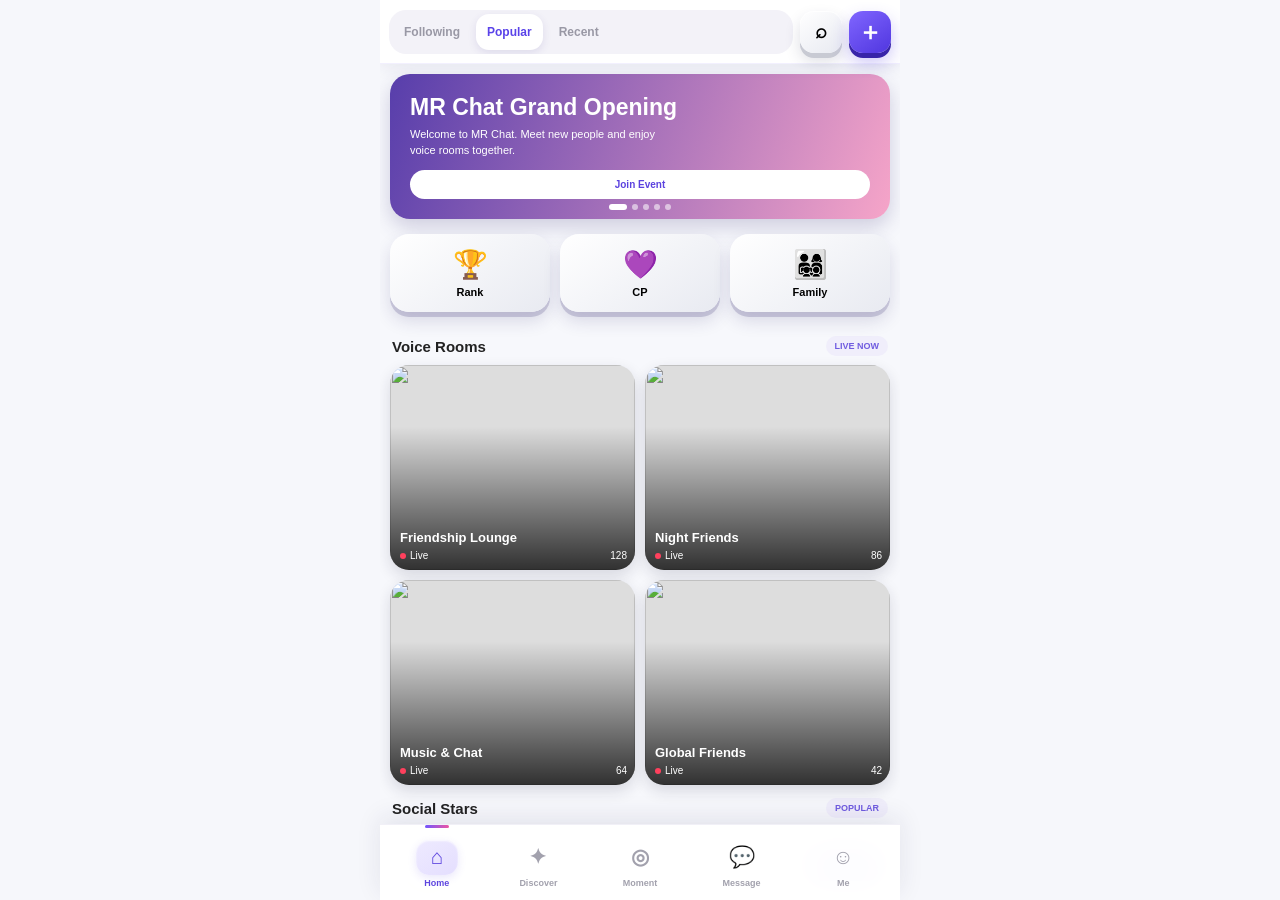
==== commit 32d0eaf2: "Update index.html" ====
--- a/index.html
+++ b/index.html
@@ -2,4214 +2,2629 @@
 <html lang="en">
 <head>
 <meta charset="UTF-8">
-<meta name="viewport" content="width=device-width, initial-scale=1.0, maximum-scale=1.0, user-scalable=no">
+<meta name="viewport" content="width=device-width,initial-scale=1.0,maximum-scale=1.0,user-scalable=no">
 <title>MR Chat</title>
 
 <style>
-*{
-  box-sizing:border-box;
-  margin:0;
-  padding:0;
-  -webkit-tap-highlight-color:transparent;
-}
-
-html,body{
-  width:100%;
-  height:100%;
-  overflow:hidden;
-  font-family:Arial,Helvetica,sans-serif;
-  background:#f6f7fb;
-  color:#222;
-}
-
-button{
-  border:0;
-  font-family:inherit;
-  cursor:pointer;
-  outline:none;
-  -webkit-user-select:none;
-  user-select:none;
-}
-
-#app{
-  width:100%;
-  height:100%;
-  position:relative;
-  overflow:hidden;
-}
+*{box-sizing:border-box;margin:0;padding:0;-webkit-tap-highlight-color:transparent}
+html,body{width:100%;height:100%;overflow:hidden;font-family:Arial,Helvetica,sans-serif;background:#f6f7fb;color:#222}
+button{border:0;font-family:inherit;cursor:pointer;outline:none}
+input,textarea{font-family:inherit;outline:none}
+#app{width:100%;height:100%;position:relative;overflow:hidden}
 
 .page{
-  position:absolute;
-  inset:0;
-  background:#f7f8fc;
-  display:none;
-  overflow-y:auto;
-  padding-bottom:82px;
-}
-
-.page.show{
-  display:block;
-}
+ position:absolute;inset:0;background:#f7f8fc;display:none;
+ overflow-y:auto;padding-bottom:82px
+}
+.page.show{display:block}
 
 .btn3d{
-  position:relative;
-  border-radius:15px;
-  background:linear-gradient(145deg,#fff,#e8eaf1);
-  box-shadow:
-    0 5px 0 #c8cad3,
-    0 8px 16px rgba(40,45,80,.16),
-    inset 0 1px 1px rgba(255,255,255,.95);
-  transition:.15s ease;
-}
-
+ position:relative;border-radius:15px;background:linear-gradient(145deg,#fff,#e8eaf1);
+ box-shadow:0 5px 0 #c8cad3,0 8px 16px rgba(40,45,80,.16),
+ inset 0 1px 1px rgba(255,255,255,.95);transition:.15s
+}
 .btn3d:active{
-  transform:translateY(4px) scale(.98);
-  box-shadow:
-    0 1px 0 #c8cad3,
-    0 3px 8px rgba(40,45,80,.15);
-}
-
+ transform:translateY(4px) scale(.98);
+ box-shadow:0 1px 0 #c8cad3,0 3px 8px rgba(40,45,80,.15)
+}
 .btn3d.primary{
-  color:white;
-  background:linear-gradient(145deg,#8066ff,#5036df);
-  box-shadow:
-    0 5px 0 #3824a9,
-    0 9px 18px rgba(88,63,230,.32),
-    inset 0 1px 2px rgba(255,255,255,.35);
-}
-
+ color:white;background:linear-gradient(145deg,#8066ff,#5036df);
+ box-shadow:0 5px 0 #3824a9,0 9px 18px rgba(88,63,230,.32)
+}
 .btn3d.pink{
-  color:white;
-  background:linear-gradient(145deg,#ff70a8,#ed3d82);
-  box-shadow:
-    0 5px 0 #b7255e,
-    0 9px 18px rgba(237,61,130,.3);
-}
-
+ color:white;background:linear-gradient(145deg,#ff70a8,#ed3d82);
+ box-shadow:0 5px 0 #b7255e,0 9px 18px rgba(237,61,130,.3)
+}
 .btn3d.blue{
-  color:white;
-  background:linear-gradient(145deg,#54caff,#1887e8);
-  box-shadow:
-    0 5px 0 #0960ad,
-    0 9px 18px rgba(24,135,232,.3);
-}
-
+ color:white;background:linear-gradient(145deg,#54caff,#1887e8);
+ box-shadow:0 5px 0 #0960ad,0 9px 18px rgba(24,135,232,.3)
+}
 .btn3d.gold{
-  color:#6a4300;
-  background:linear-gradient(145deg,#ffe98a,#f5bb38);
-  box-shadow:
-    0 5px 0 #bd8616,
-    0 9px 18px rgba(230,170,45,.3);
-}
-
-/* HOME TOP */
-
+ color:#6a4300;background:linear-gradient(145deg,#ffe98a,#f5bb38);
+ box-shadow:0 5px 0 #bd8616,0 9px 18px rgba(230,170,45,.3)
+}
+
+/* HOME */
 .home-top{
-  height:64px;
-  background:rgba(255,255,255,.97);
-  display:flex;
-  align-items:center;
-  padding:0 9px;
-  gap:7px;
-  position:sticky;
-  top:0;
-  z-index:20;
-  border-bottom:1px solid rgba(90,67,233,.08);
-  box-shadow:0 4px 15px rgba(40,35,90,.07);
-}
-
+ height:64px;background:rgba(255,255,255,.97);display:flex;align-items:center;
+ padding:0 9px;gap:7px;position:sticky;top:0;z-index:20;
+ border-bottom:1px solid rgba(90,67,233,.08);
+ box-shadow:0 4px 15px rgba(40,35,90,.07)
+}
 .home-tabs{
-  display:flex;
-  align-items:center;
-  gap:5px;
-  height:44px;
-  padding:4px;
-  flex:1;
-  overflow:hidden;
-  background:#f3f2f8;
-  border-radius:17px;
-}
-
+ display:flex;align-items:center;gap:5px;height:44px;padding:4px;flex:1;
+ overflow:hidden;background:#f3f2f8;border-radius:17px
+}
 .home-tab{
-  position:relative;
-  height:36px;
-  padding:0 11px;
-  border-radius:13px;
-  display:flex;
-  align-items:center;
-  justify-content:center;
-  font-size:12px;
-  font-weight:800;
-  color:#9998a5;
-  white-space:nowrap;
-  background:transparent;
-}
-
+ height:36px;padding:0 11px;border-radius:13px;display:flex;
+ align-items:center;justify-content:center;font-size:12px;font-weight:800;
+ color:#9998a5;white-space:nowrap;background:transparent
+}
 .home-tab.active{
-  color:#5a43e9;
-  background:#fff;
-  box-shadow:
-    0 3px 9px rgba(70,55,150,.12),
-    inset 0 1px 0 rgba(255,255,255,.9);
-}
-
+ color:#5a43e9;background:#fff;
+ box-shadow:0 3px 9px rgba(70,55,150,.12)
+}
 .top-action{
-  width:42px;
-  height:42px;
-  min-width:42px;
-  display:flex;
-  align-items:center;
-  justify-content:center;
-  border-radius:14px;
-  font-size:20px;
-  font-weight:800;
-}
-
-.top-action:first-of-type{
-  color:#5140b9;
-  background:linear-gradient(145deg,#fff,#eeeef6);
-}
-
-.top-action.primary{
-  font-size:24px;
-}
-
-/* EVENT SLIDER */
-
-.event-slider-wrap{
-  padding:10px 10px 4px;
-}
-
+ width:42px;height:42px;min-width:42px;display:flex;align-items:center;
+ justify-content:center;border-radius:14px;font-size:20px;font-weight:800
+}
+.top-action.primary{font-size:24px}
+
+.event-slider-wrap{padding:10px 10px 4px}
 .event-slider{
-  width:100%;
-  height:145px;
-  border-radius:20px;
-  overflow:hidden;
-  position:relative;
-  box-shadow:0 8px 20px rgba(60,50,120,.22);
-}
-
-.event-track{
-  width:100%;
-  height:100%;
-  display:flex;
-  transition:transform .5s ease;
-}
-
+ width:100%;height:145px;border-radius:20px;overflow:hidden;position:relative;
+ box-shadow:0 8px 20px rgba(60,50,120,.22)
+}
+.event-track{width:100%;height:100%;display:flex;transition:transform .5s}
 .event-slide{
-  min-width:100%;
-  height:100%;
-  position:relative;
-  overflow:hidden;
-  color:white;
-}
-
-.event-slide:nth-child(1){
-  background:
-    linear-gradient(110deg,rgba(65,36,160,.88),rgba(245,74,144,.48)),
-    url("https://images.unsplash.com/photo-1511632765486-a01980e01a18?auto=format&fit=crop&w=1000&q=80")
-    center/cover;
-}
-
-.event-slide:nth-child(2){
-  background:
-    linear-gradient(110deg,rgba(235,53,125,.86),rgba(255,181,75,.45)),
-    url("https://images.unsplash.com/photo-1513151233558-d860c5398176?auto=format&fit=crop&w=1000&q=80")
-    center/cover;
-}
-
-.event-slide:nth-child(3){
-  background:
-    linear-gradient(110deg,rgba(30,90,210,.88),rgba(91,211,255,.43)),
-    url("https://images.unsplash.com/photo-1511578314322-379afb476865?auto=format&fit=crop&w=1000&q=80")
-    center/cover;
-}
-
-.event-slide:nth-child(4){
-  background:
-    linear-gradient(110deg,rgba(120,45,200,.88),rgba(255,88,167,.45)),
-    url("https://images.unsplash.com/photo-1517457373958-b7bdd4587205?auto=format&fit=crop&w=1000&q=80")
-    center/cover;
-}
-
-.event-slide:nth-child(5){
-  background:
-    linear-gradient(110deg,rgba(20,130,170,.88),rgba(50,220,160,.43)),
-    url("https://images.unsplash.com/photo-1529156069898-49953e39b3ac?auto=format&fit=crop&w=1000&q=80")
-    center/cover;
-}
-
-.event-content{
-  position:absolute;
-  inset:0;
-  padding:20px;
-  display:flex;
-  flex-direction:column;
-  align-items:flex-start;
-  justify-content:center;
-}
-
-.event-content h2{
-  font-size:23px;
-  margin-bottom:6px;
-  text-shadow:0 2px 8px rgba(0,0,0,.2);
-}
-
-.event-content p{
-  font-size:11px;
-  opacity:.94;
-  line-height:1.45;
-  max-width:270px;
-}
-
+ min-width:100%;height:100%;position:relative;overflow:hidden;color:white
+}
+.event-slide:nth-child(1){background:linear-gradient(110deg,rgba(65,36,160,.88),rgba(245,74,144,.48)),url("https://images.unsplash.com/photo-1511632765486-a01980e01a18?auto=format&fit=crop&w=1000&q=80") center/cover}
+.event-slide:nth-child(2){background:linear-gradient(110deg,rgba(235,53,125,.86),rgba(255,181,75,.45)),url("https://images.unsplash.com/photo-1513151233558-d860c5398176?auto=format&fit=crop&w=1000&q=80") center/cover}
+.event-slide:nth-child(3){background:linear-gradient(110deg,rgba(30,90,210,.88),rgba(91,211,255,.43)),url("https://images.unsplash.com/photo-1511578314322-379afb476865?auto=format&fit=crop&w=1000&q=80") center/cover}
+.event-slide:nth-child(4){background:linear-gradient(110deg,rgba(120,45,200,.88),rgba(255,88,167,.45)),url("https://images.unsplash.com/photo-1517457373958-b7bdd4587205?auto=format&fit=crop&w=1000&q=80") center/cover}
+.event-slide:nth-child(5){background:linear-gradient(110deg,rgba(20,130,170,.88),rgba(50,220,160,.43)),url("https://images.unsplash.com/photo-1529156069898-49953e39b3ac?auto=format&fit=crop&w=1000&q=80") center/cover}
+.event-content{position:absolute;inset:0;padding:20px;display:flex;flex-direction:column;justify-content:center}
+.event-content h2{font-size:23px;margin-bottom:6px}
+.event-content p{font-size:11px;line-height:1.45;max-width:270px}
 .event-button{
-  height:33px;
-  padding:0 16px;
-  margin-top:11px;
-  border-radius:17px;
-  background:white;
-  color:#5b42df;
-  font-weight:800;
-  font-size:10px;
-  box-shadow:0 5px 12px rgba(0,0,0,.18);
-}
-
+ height:33px;padding:0 16px;margin-top:11px;border-radius:17px;
+ background:white;color:#5b42df;font-weight:800;font-size:10px
+}
 .event-dots{
-  position:absolute;
-  left:0;
-  right:0;
-  bottom:9px;
-  display:flex;
-  justify-content:center;
-  gap:5px;
-  z-index:5;
-}
-
-.event-dot{
-  width:6px;
-  height:6px;
-  border-radius:50%;
-  background:rgba(255,255,255,.55);
-  transition:.2s;
-}
-
-.event-dot.active{
-  width:18px;
-  border-radius:8px;
-  background:white;
-}
-
-/* CATEGORIES */
+ position:absolute;left:0;right:0;bottom:9px;display:flex;
+ justify-content:center;gap:5px;z-index:5
+}
+.event-dot{width:6px;height:6px;border-radius:50%;background:rgba(255,255,255,.55)}
+.event-dot.active{width:18px;border-radius:8px;background:white}
 
 .categories{
-  display:grid;
-  grid-template-columns:repeat(3,1fr);
-  gap:10px;
-  padding:11px 10px;
-}
-
+ display:grid;grid-template-columns:repeat(3,1fr);gap:10px;padding:11px 10px
+}
 .category{
-  min-height:78px;
-  border-radius:19px;
-  padding:10px 7px;
-  display:flex;
-  flex-direction:column;
-  align-items:center;
-  justify-content:center;
-  font-size:11px;
-  font-weight:800;
-  position:relative;
-  overflow:hidden;
-  box-shadow:
-    0 5px 0 rgba(40,30,100,.18),
-    0 9px 17px rgba(40,35,100,.15),
-    inset 0 1px 2px rgba(255,255,255,.45);
-}
-
-.category .icon{
-  font-size:28px;
-  margin-bottom:5px;
-}
-
-/* SECTION */
+ min-height:78px;border-radius:19px;padding:10px 7px;display:flex;
+ flex-direction:column;align-items:center;justify-content:center;
+ font-size:11px;font-weight:800;box-shadow:0 5px 0 rgba(40,30,100,.18),
+ 0 9px 17px rgba(40,35,100,.15)
+}
+.category .icon{font-size:28px;margin-bottom:5px}
 
 .section-title{
-  padding:13px 12px 9px;
-  display:flex;
-  align-items:center;
-  justify-content:space-between;
-  font-size:15px;
-  font-weight:900;
-}
-
+ padding:13px 12px 9px;display:flex;align-items:center;
+ justify-content:space-between;font-size:15px;font-weight:900
+}
 .section-title span{
-  padding:5px 9px;
-  border-radius:10px;
-  background:#f0eefb;
-  color:#705ce0;
-  font-size:9px;
-  font-weight:800;
-}
-
-/* ROOMS */
-
-.room-grid{
-  display:grid;
-  grid-template-columns:1fr 1fr;
-  gap:10px;
-  padding:0 10px;
-}
-
+ padding:5px 9px;border-radius:10px;background:#f0eefb;
+ color:#705ce0;font-size:9px
+}
+.room-grid{display:grid;grid-template-columns:1fr 1fr;gap:10px;padding:0 10px}
 .room-card{
-  height:205px;
-  border-radius:19px;
-  overflow:hidden;
-  position:relative;
-  background:#ddd;
-  box-shadow:0 6px 15px rgba(30,30,60,.14);
-}
-
-.room-card:active{
-  transform:scale(.985);
-}
-
-.room-card img{
-  width:100%;
-  height:100%;
-  object-fit:cover;
-}
-
-.room-overlay{
-  position:absolute;
-  inset:0;
-  background:linear-gradient(transparent 30%,rgba(0,0,0,.78));
-}
-
-.room-info{
-  position:absolute;
-  bottom:9px;
-  left:10px;
-  right:8px;
-  color:white;
-}
-
-.room-name{
-  font-weight:800;
-  font-size:13px;
-  margin-bottom:5px;
-  white-space:nowrap;
-  overflow:hidden;
-  text-overflow:ellipsis;
-}
-
-.room-meta{
-  font-size:10px;
-  display:flex;
-  justify-content:space-between;
-}
-
-.live{
-  display:inline-flex;
-  align-items:center;
-  gap:4px;
-}
-
-.live-dot{
-  width:6px;
-  height:6px;
-  border-radius:50%;
-  background:#ff405d;
-  box-shadow:0 0 8px #ff405d;
-}
-
-/* STARS */
-
-.star-list{
-  padding:0 10px 15px;
-}
-
+ height:205px;border-radius:19px;overflow:hidden;position:relative;
+ background:#ddd;box-shadow:0 6px 15px rgba(30,30,60,.14)
+}
+.room-card img{width:100%;height:100%;object-fit:cover}
+.room-overlay{position:absolute;inset:0;background:linear-gradient(transparent 30%,rgba(0,0,0,.78))}
+.room-info{position:absolute;bottom:9px;left:10px;right:8px;color:white}
+.room-name{font-weight:800;font-size:13px;margin-bottom:5px}
+.room-meta{font-size:10px;display:flex;justify-content:space-between}
+.live{display:inline-flex;align-items:center;gap:4px}
+.live-dot{width:6px;height:6px;border-radius:50%;background:#ff405d}
+
+.star-list{padding:0 10px 15px}
 .star{
-  height:76px;
-  background:white;
-  border-radius:18px;
-  margin-bottom:9px;
-  display:flex;
-  align-items:center;
-  padding:10px;
-  box-shadow:0 5px 13px rgba(30,30,70,.08);
-  border:1px solid #eeeef5;
-}
-
-.star-avatar{
-  width:55px;
-  height:55px;
-  border-radius:50%;
-  object-fit:cover;
-  border:3px solid #ffd85a;
-}
-
-.star-info{
-  flex:1;
-  padding-left:10px;
-}
-
-.star-info b{
-  font-size:14px;
-}
-
-.star-info small{
-  display:block;
-  color:#999;
-  margin-top:5px;
-  font-size:10px;
-}
-
+ height:76px;background:white;border-radius:18px;margin-bottom:9px;
+ display:flex;align-items:center;padding:10px;box-shadow:0 5px 13px rgba(30,30,70,.08);
+ border:1px solid #eeeef5
+}
+.star-avatar{width:55px;height:55px;border-radius:50%;object-fit:cover;border:3px solid #ffd85a}
+.star-info{flex:1;padding-left:10px}
+.star-info b{font-size:14px}
+.star-info small{display:block;color:#999;margin-top:5px;font-size:10px}
 .follow-btn{
-  min-width:72px;
-  height:32px;
-  padding:0 12px;
-  border-radius:11px;
-  color:white;
-  background:linear-gradient(145deg,#765cff,#4a30d5);
-  box-shadow:0 4px 0 #3421a0;
-  font-size:10px;
-  font-weight:800;
-}
-
-/* FOLLOWING / RECENT */
-
-.dynamic-area{
-  min-height:calc(100vh - 64px);
-  background:#fff;
-  margin:0;
-  padding:12px;
-}
-
-.empty-state{
-  min-height:calc(100vh - 105px);
-  background:#fff;
-  display:flex;
-  align-items:center;
-  justify-content:center;
-  text-align:center;
-  color:#c5c5cc;
-  font-size:12px;
-}
-
-.empty-state-inner{
-  width:100%;
-}
-
+ min-width:72px;height:32px;padding:0 12px;border-radius:11px;color:white;
+ background:linear-gradient(145deg,#765cff,#4a30d5);font-size:10px;font-weight:800
+}
+
+/* EMPTY */
+.empty-area{
+ min-height:calc(100vh - 145px);display:flex;align-items:center;
+ justify-content:center;text-align:center;color:#aaa
+}
+.empty-box{padding:30px}
 .empty-icon{
-  width:62px;
-  height:62px;
-  border-radius:20px;
-  background:#f6f5fa;
-  display:flex;
-  align-items:center;
-  justify-content:center;
-  margin:0 auto 10px;
-  font-size:27px;
-  color:#aaa4bd;
-}
-
-.dynamic-card{
-  height:74px;
-  width:100%;
-  background:#fff;
-  border:1px solid #eeeef5;
-  border-radius:17px;
-  margin-bottom:9px;
-  display:flex;
-  align-items:center;
-  padding:9px;
-  box-shadow:0 4px 12px rgba(30,30,70,.06);
-}
-
-.dynamic-avatar{
-  width:53px;
-  height:53px;
-  border-radius:50%;
-  object-fit:cover;
-}
-
-.dynamic-info{
-  flex:1;
-  padding-left:10px;
-  min-width:0;
-}
-
-.dynamic-info b{
-  display:block;
-  font-size:13px;
-}
-
-.dynamic-info small{
-  display:block;
-  color:#999;
-  font-size:10px;
-  margin-top:4px;
-}
-
-.dynamic-action{
-  height:31px;
-  min-width:66px;
-  padding:0 10px;
-  border-radius:11px;
-  background:linear-gradient(145deg,#765cff,#4a30d5);
-  color:#fff;
-  font-size:10px;
-  font-weight:800;
-  box-shadow:0 3px 0 #3421a0;
-}
+ width:70px;height:70px;border-radius:22px;background:#f0eff6;
+ display:flex;align-items:center;justify-content:center;
+ margin:0 auto 13px;font-size:30px;color:#aaa
+}
+.empty-box b{font-size:14px;color:#999}
+.empty-box p{font-size:10px;margin-top:6px;color:#bbb}
 
 /* BOTTOM NAV */
-
 .bottom-nav{
-  position:fixed;
-  left:0;
-  right:0;
-  bottom:0;
-  height:76px;
-  padding:7px 8px 5px;
-  gap:4px;
-  background:rgba(255,255,255,.98);
-  backdrop-filter:blur(16px);
-  border-top:1px solid rgba(80,65,150,.08);
-  display:flex;
-  z-index:100;
-  box-shadow:0 -7px 24px rgba(35,30,80,.09);
-}
-
+ position:fixed;left:0;right:0;bottom:0;height:76px;padding:7px 8px 5px;
+ gap:4px;background:rgba(255,255,255,.98);backdrop-filter:blur(16px);
+ border-top:1px solid rgba(80,65,150,.08);display:flex;z-index:100;
+ box-shadow:0 -7px 24px rgba(35,30,80,.09)
+}
 .nav-item{
-  flex:1;
-  position:relative;
-  display:flex;
-  flex-direction:column;
-  justify-content:center;
-  align-items:center;
-  color:#a2a1ad;
-  background:transparent;
-  border-radius:16px;
-  font-size:9px;
-  font-weight:700;
-  gap:3px;
-}
-
+ flex:1;position:relative;display:flex;flex-direction:column;
+ justify-content:center;align-items:center;color:#a2a1ad;background:transparent;
+ border-radius:16px;font-size:9px;font-weight:700;gap:3px
+}
 .nav-item .nav-icon{
-  width:42px;
-  height:35px;
-  display:flex;
-  align-items:center;
-  justify-content:center;
-  font-size:21px;
-  border-radius:13px;
-}
-
-.nav-item.active{
-  color:#5d45df;
-}
-
+ width:42px;height:35px;display:flex;align-items:center;
+ justify-content:center;font-size:21px;border-radius:13px
+}
+.nav-item.active{color:#5d45df}
 .nav-item.active .nav-icon{
-  background:linear-gradient(145deg,#eeeaff,#e4defe);
-  box-shadow:
-    inset 0 1px 2px rgba(255,255,255,.9),
-    0 3px 8px rgba(90,65,220,.12);
-}
-
+ background:linear-gradient(145deg,#eeeaff,#e4defe);
+ box-shadow:inset 0 1px 2px rgba(255,255,255,.9),0 3px 8px rgba(90,65,220,.12)
+}
 .nav-item.active:before{
-  content:"";
-  position:absolute;
-  top:-7px;
-  width:24px;
-  height:3px;
-  border-radius:10px;
-  background:linear-gradient(90deg,#7155ff,#ed55a2);
-}
-
-/* SIMPLE PAGES */
-
-.simple-page{
-  padding:16px 12px 90px;
-}
-
-.simple-title{
-  font-size:23px;
-  font-weight:800;
-  margin:8px 2px 16px;
-}
-
-.big-feature{
-  height:150px;
-  border-radius:21px;
-  padding:20px;
-  color:white;
-  background:linear-gradient(120deg,#5c42dc,#f25a9e);
-  box-shadow:0 8px 18px rgba(80,60,190,.22);
-}
-
-.big-feature h2{
-  font-size:23px;
-}
-
-.big-feature p{
-  margin-top:8px;
-  font-size:11px;
-  opacity:.85;
-  line-height:1.5;
-}
-
-.feature-grid{
-  margin-top:12px;
-  display:grid;
-  grid-template-columns:1fr 1fr;
-  gap:10px;
-}
-
-.feature-card{
-  height:105px;
-  border-radius:19px;
-  background:white;
-  padding:14px;
-  border:1px solid #eeeef4;
-  box-shadow:0 5px 15px rgba(30,30,70,.07);
-}
-
-.feature-card .ic{
-  font-size:26px;
-}
-
-.feature-card b{
-  display:block;
-  margin-top:8px;
-  font-size:12px;
+ content:"";position:absolute;top:-7px;width:24px;height:3px;
+ border-radius:10px;background:linear-gradient(90deg,#7155ff,#ed55a2)
+}
+
+/* DISCOVER / MOMENT / MESSAGE */
+.page-header{
+ height:62px;background:white;display:flex;align-items:center;
+ justify-content:center;font-size:18px;font-weight:900;
+ position:sticky;top:0;z-index:10;box-shadow:0 3px 12px rgba(30,30,70,.06)
+}
+
+.list-wrap{padding:12px}
+.list-card{
+ background:white;border-radius:18px;margin-bottom:9px;padding:11px;
+ border:1px solid #eeeef5;box-shadow:0 4px 12px rgba(30,30,70,.06)
+}
+
+/* MOMENT */
+.moment-compose{
+ margin:12px;background:white;border-radius:19px;padding:12px;
+ border:1px solid #eeeef5;box-shadow:0 5px 15px rgba(30,30,70,.07)
+}
+.moment-compose textarea{
+ width:100%;height:75px;border:0;background:#f5f4f9;
+ border-radius:14px;padding:11px;resize:none;font-size:12px
+}
+.compose-bottom{
+ display:flex;align-items:center;justify-content:space-between;margin-top:9px
+}
+.post-moment-btn{
+ height:36px;padding:0 18px;border-radius:12px;color:white;
+ background:linear-gradient(145deg,#765cff,#4a30d5);
+ box-shadow:0 4px 0 #3421a0;font-weight:800;font-size:10px
+}
+.moment-card{
+ background:white;border-radius:19px;margin:0 12px 10px;
+ padding:12px;border:1px solid #eeeef5;
+ box-shadow:0 5px 14px rgba(30,30,70,.07)
+}
+.moment-user{display:flex;align-items:center}
+.moment-user img{
+ width:43px;height:43px;border-radius:50%;object-fit:cover
+}
+.moment-user-info{padding-left:9px;flex:1}
+.moment-user-info b{font-size:12px}
+.moment-user-info small{display:block;color:#999;font-size:9px;margin-top:4px}
+.moment-text{
+ font-size:12px;line-height:1.55;padding:10px 2px 5px
+}
+.moment-actions{
+ border-top:1px solid #f0f0f3;margin-top:7px;padding-top:8px;
+ display:flex;gap:15px;color:#888;font-size:10px
+}
+
+/* MESSAGE */
+.message-list{padding:10px}
+.message-card{
+ height:75px;background:white;border-radius:18px;margin-bottom:9px;
+ display:flex;align-items:center;padding:10px;
+ border:1px solid #eeeef5;box-shadow:0 4px 12px rgba(30,30,70,.06)
+}
+.message-icon{
+ width:53px;height:53px;border-radius:17px;display:flex;
+ align-items:center;justify-content:center;font-size:25px
+}
+.message-info{flex:1;padding-left:10px;min-width:0}
+.message-info b{font-size:13px}
+.message-info p{
+ font-size:10px;color:#999;margin-top:5px;white-space:nowrap;
+ overflow:hidden;text-overflow:ellipsis
+}
+.message-time{font-size:8px;color:#aaa}
+.unread{
+ min-width:18px;height:18px;border-radius:50%;background:#ed3d82;
+ color:white;font-size:8px;display:flex;align-items:center;justify-content:center
 }
 
 /* PROFILE */
-
 .profile-head{
-  height:205px;
-  padding:25px 15px;
-  color:white;
-  background:
-    radial-gradient(circle at 90% 10%,rgba(255,255,255,.25),transparent 25%),
-    linear-gradient(135deg,#5c43dc,#d74c9b);
-  border-radius:0 0 30px 30px;
-}
-
-.profile-main{
-  display:flex;
-  align-items:center;
-}
-
+ padding:20px 14px 25px;color:white;
+ background:radial-gradient(circle at 90% 10%,rgba(255,255,255,.25),transparent 25%),
+ linear-gradient(135deg,#5c43dc,#d74c9b);border-radius:0 0 30px 30px
+}
+.profile-main{display:flex;align-items:center}
+.profile-avatar-wrap{position:relative}
 .profile-avatar{
-  width:75px;
-  height:75px;
-  border-radius:50%;
-  border:3px solid white;
-  object-fit:cover;
-}
-
-.profile-info{
-  padding-left:12px;
-}
-
-.profile-info h2{
-  font-size:20px;
-}
-
-.profile-info p{
-  margin-top:5px;
-  font-size:11px;
-  opacity:.85;
-}
-
+ width:78px;height:78px;border-radius:50%;border:3px solid white;object-fit:cover
+}
+.camera-btn{
+ position:absolute;right:-2px;bottom:0;width:27px;height:27px;
+ border-radius:50%;background:white;color:#5b42df;font-size:13px;
+ box-shadow:0 3px 8px rgba(0,0,0,.2)
+}
+.profile-info{padding-left:12px;flex:1}
+.profile-info h2{font-size:20px}
+.profile-info p{margin-top:5px;font-size:11px;opacity:.85}
+.edit-profile-btn{
+ padding:8px 12px;border-radius:11px;background:rgba(255,255,255,.2);
+ border:1px solid rgba(255,255,255,.35);color:white;font-size:9px;font-weight:800
+}
 .profile-stats{
-  margin-top:22px;
-  display:grid;
-  grid-template-columns:repeat(3,1fr);
-  text-align:center;
-}
-
-.profile-stats b{
-  display:block;
-  font-size:16px;
-}
-
-.profile-stats span{
-  font-size:9px;
-  opacity:.75;
-}
-
-.profile-body{
-  padding:12px;
-}
-
-.wallet{
-  background:white;
-  border-radius:20px;
-  padding:15px;
-  margin-bottom:12px;
-  border:1px solid #eeeef5;
-  box-shadow:0 6px 18px rgba(30,30,70,.08);
-}
-
-.wallet-top{
-  display:flex;
-  justify-content:space-between;
-  align-items:center;
-}
-
-.wallet-top span{
-  color:#999;
-  font-size:11px;
-}
-
-.wallet-top b{
-  font-size:20px;
-  color:#f2a816;
-}
-
-.wallet-btn{
-  margin-top:12px;
-  width:100%;
-  height:45px;
-  border-radius:14px;
-  color:white;
-  background:linear-gradient(145deg,#ffdc67,#efa91d);
-  box-shadow:0 4px 0 #bd8613;
-  font-weight:800;
-}
-
-.profile-menu{
-  background:white;
-  border-radius:20px;
-  overflow:hidden;
-  border:1px solid #eeeef5;
-  box-shadow:0 6px 18px rgba(30,30,70,.08);
-}
-
-.menu-row{
-  height:58px;
-  padding:0 14px;
-  display:flex;
-  align-items:center;
-  border-bottom:1px solid #f0f0f2;
-}
-
-.menu-row:last-child{
-  border-bottom:0;
-}
-
-.menu-icon{
-  width:39px;
-  height:39px;
-  border-radius:12px;
-  margin-right:3px;
-  display:flex;
-  align-items:center;
-  justify-content:center;
-  background:#f3f1fb;
-  font-size:18px;
-}
-
-.menu-row span{
-  flex:1;
-  font-size:12px;
-  font-weight:700;
-  color:#343340;
-}
-
-.menu-row i{
-  width:25px;
-  height:25px;
-  border-radius:9px;
-  display:flex;
-  align-items:center;
-  justify-content:center;
-  background:#f3f3f7;
-  color:#8b8995;
-  font-size:17px;
-  font-style:normal;
-}
-
-/* SEARCH */
-
-.search-panel{
-  position:fixed;
-  inset:0;
-  background:#f7f8fc;
-  z-index:300;
-  display:none;
-  overflow-y:auto;
-}
-
-.search-panel.show{
-  display:block;
-}
-
-.search-top{
-  height:64px;
-  background:white;
-  display:flex;
-  align-items:center;
-  padding:9px 10px;
-  gap:8px;
-  position:sticky;
-  top:0;
-  z-index:3;
-  box-shadow:0 3px 12px rgba(30,30,70,.06);
-}
-
-.back-btn{
-  width:42px;
-  height:42px;
-  border-radius:14px;
-  font-size:23px;
-  font-weight:800;
-  color:#5543c5;
-}
-
-.search-input{
-  flex:1;
-  height:44px;
-  border:1px solid transparent;
-  outline:0;
-  border-radius:15px;
-  background:#f1f1f7;
-  padding:0 14px;
-  font-size:14px;
-  box-shadow:inset 0 1px 3px rgba(30,30,60,.04);
-}
-
-.search-input:focus{
-  background:#fff;
-  border-color:#dcd5ff;
-  box-shadow:0 0 0 3px rgba(100,75,230,.08);
-}
-
-.search-results{
-  padding:12px;
-}
-
-.search-result{
-  display:flex;
-  align-items:center;
-  background:white;
-  padding:10px;
-  border-radius:17px;
-  margin-bottom:8px;
-  border:1px solid #eeeef5;
-  box-shadow:0 4px 12px rgba(30,30,70,.06);
-}
-
-.search-result img{
-  width:50px;
-  height:50px;
-  border-radius:50%;
-  object-fit:cover;
-}
-
-.search-result-info{
-  flex:1;
-  padding-left:10px;
-}
-
-.search-result-info b{
-  font-size:14px;
-}
-
-.search-result-info small{
-  display:block;
-  color:#999;
-  margin-top:4px;
-  font-size:10px;
+ margin-top:20px;display:grid;grid-template-columns:repeat(3,1fr);
+ text-align:center
+}
+.profile-stats b{display:block;font-size:16px}
+.profile-stats span{font-size:9px;opacity:.75}
+
+.profile-body{padding:12px}
+.profile-id-card{
+ background:white;border-radius:19px;padding:13px;margin-bottom:10px;
+ border:1px solid #eeeef5;box-shadow:0 5px 15px rgba(30,30,70,.07)
+}
+.profile-id-grid{
+ display:grid;grid-template-columns:1fr 1fr;gap:9px
+}
+.info-box{
+ background:#f7f6fa;border-radius:13px;padding:10px
+}
+.info-box small{display:block;color:#999;font-size:8px}
+.info-box b{display:block;font-size:11px;margin-top:4px}
+
+.profile-section{
+ background:white;border-radius:19px;margin-bottom:10px;
+ border:1px solid #eeeef5;overflow:hidden;
+ box-shadow:0 5px 15px rgba(30,30,70,.07)
+}
+.profile-section-title{
+ padding:13px 14px;border-bottom:1px solid #eee;
+ font-size:13px;font-weight:900;display:flex;justify-content:space-between
+}
+.profile-row{
+ min-height:55px;padding:8px 13px;display:flex;align-items:center;
+ border-bottom:1px solid #f1f1f3
+}
+.profile-row:last-child{border-bottom:0}
+.row-icon{
+ width:37px;height:37px;border-radius:11px;background:#f3f1fb;
+ display:flex;align-items:center;justify-content:center;font-size:18px;margin-right:9px
+}
+.row-content{flex:1}
+.row-content b{font-size:11px}
+.row-content small{display:block;color:#999;font-size:8px;margin-top:3px}
+.row-arrow{
+ width:25px;height:25px;border-radius:8px;background:#f3f3f7;
+ display:flex;align-items:center;justify-content:center;color:#888
+}
+
+/* FAMILY */
+.family-card{
+ margin:10px 12px;background:linear-gradient(135deg,#5d43dc,#d94d9e);
+ border-radius:20px;padding:15px;color:white;
+ box-shadow:0 8px 18px rgba(80,55,190,.22)
+}
+.family-logo{
+ width:55px;height:55px;border-radius:17px;background:rgba(255,255,255,.2);
+ display:flex;align-items:center;justify-content:center;font-size:28px
+}
+.family-info{margin-top:10px}
+.family-info b{font-size:15px}
+.family-info small{display:block;font-size:9px;opacity:.8;margin-top:4px}
+
+/* GIFT */
+.gift-mini-grid{
+ display:grid;grid-template-columns:repeat(5,1fr);gap:7px;padding:10px
+}
+.received-gift{
+ background:#f8f7fc;border-radius:12px;padding:8px;
+ text-align:center;border:1px solid #eee
+}
+.received-gift div{font-size:24px}
+.received-gift small{font-size:7px;color:#777;display:block;margin-top:3px}
+
+/* INTIMACY */
+.intimacy-card{
+ margin:10px 12px;background:white;border-radius:19px;padding:14px;
+ border:1px solid #eeeef5;box-shadow:0 5px 15px rgba(30,30,70,.07)
+}
+.cp-level-box{
+ text-align:center;padding:15px;border-radius:17px;
+ background:linear-gradient(135deg,#fff0f8,#eeeaff)
+}
+.cp-level-number{font-size:35px;font-weight:900;color:#6b4ce8}
+.cp-level-text{font-size:10px;color:#999;margin-top:3px}
+.cp-progress{
+ height:10px;background:#e4e2eb;border-radius:10px;margin-top:12px;overflow:hidden
+}
+.cp-progress i{
+ display:block;width:62%;height:100%;
+ background:linear-gradient(90deg,#6e50ee,#ed4f9c);border-radius:10px
+}
+.cp-list{margin-top:10px}
+.cp-row{
+ height:53px;border-bottom:1px solid #eee;display:flex;align-items:center
+}
+.cp-row:last-child{border-bottom:0}
+.cp-row span{flex:1;font-size:11px;font-weight:700}
+.cp-row small{font-size:9px;color:#999}
+
+.option-button{
+ width:100%;height:43px;border-radius:13px;margin-top:8px;
+ background:#f3f1fb;color:#5e47d8;font-size:11px;font-weight:800
+}
+
+/* SUPPORTER / FRIEND */
+.person-row{
+ display:flex;align-items:center;padding:10px 13px;
+ border-bottom:1px solid #eee
+}
+.person-row img{width:45px;height:45px;border-radius:50%;object-fit:cover}
+.person-info{flex:1;padding-left:9px}
+.person-info b{font-size:11px}
+.person-info small{display:block;color:#999;font-size:8px;margin-top:4px}
+.person-action{
+ padding:7px 10px;border-radius:10px;background:#f0edff;
+ color:#5b43d4;font-size:9px;font-weight:800
+}
+
+/* MODAL */
+.modal{
+ position:fixed;inset:0;z-index:700;background:rgba(0,0,0,.45);
+ display:none;align-items:flex-end;backdrop-filter:blur(2px)
+}
+.modal.show{display:flex}
+.bottom-panel{
+ width:100%;max-height:88%;background:#fff;color:#222;
+ border-radius:25px 25px 0 0;overflow-y:auto
+}
+.panel-head{
+ height:58px;display:flex;align-items:center;justify-content:space-between;
+ padding:0 15px;border-bottom:1px solid #eee;position:sticky;top:0;background:white;z-index:2
+}
+.panel-head b{font-size:17px}
+.close-panel{
+ width:38px;height:38px;border-radius:13px;background:#f1f0f6;
+ color:#5d5870;font-size:20px;font-weight:700
+}
+.form-body{padding:15px}
+.form-label{display:block;font-size:10px;color:#777;margin-bottom:6px;font-weight:800}
+.form-input,.form-textarea{
+ width:100%;border:1px solid #e6e4ed;background:#f7f6fa;
+ border-radius:13px;padding:11px;font-size:12px;margin-bottom:13px
+}
+.form-textarea{height:80px;resize:none}
+.save-btn{
+ width:100%;height:45px;border-radius:14px;background:linear-gradient(145deg,#765cff,#4a30d5);
+ color:white;font-weight:800;box-shadow:0 4px 0 #3421a0
 }
 
 /* ROOM */
-
 #roomScreen{
-  position:fixed;
-  inset:0;
-  z-index:500;
-  display:none;
-  overflow:hidden;
-  color:white;
-}
-
-#roomScreen.show{
-  display:block;
-}
-
+ position:fixed;inset:0;z-index:500;display:none;overflow:hidden;color:white
+}
+#roomScreen.show{display:block}
 .room-bg{
-  position:absolute;
-  inset:0;
-  background:
-    radial-gradient(circle at 50% 25%,rgba(255,120,200,.35),transparent 30%),
-    radial-gradient(circle at 10% 70%,rgba(40,170,255,.28),transparent 28%),
-    linear-gradient(135deg,#26164f,#713d88 48%,#171f4a);
-}
-
-.room-bg:before{
-  content:"";
-  position:absolute;
-  inset:0;
-  background:
-    radial-gradient(circle at 20% 20%,rgba(255,255,255,.13) 0 2px,transparent 3px),
-    radial-gradient(circle at 80% 40%,rgba(255,255,255,.12) 0 2px,transparent 3px);
-  background-size:70px 70px,95px 95px;
-  opacity:.5;
-}
-
+ position:absolute;inset:0;
+ background:radial-gradient(circle at 50% 25%,rgba(255,120,200,.35),transparent 30%),
+ radial-gradient(circle at 10% 70%,rgba(40,170,255,.28),transparent 28%),
+ linear-gradient(135deg,#26164f,#713d88 48%,#171f4a)
+}
 .room-top{
-  position:absolute;
-  top:0;
-  left:0;
-  right:0;
-  height:66px;
-  padding:9px;
-  display:flex;
-  align-items:center;
-  gap:7px;
-  z-index:5;
-}
-
-.room-owner{
-  display:flex;
-  align-items:center;
-  gap:7px;
-  flex:1;
-  min-width:0;
-}
-
-.owner-avatar{
-  width:43px;
-  height:43px;
-  border-radius:50%;
-  object-fit:cover;
-  border:2px solid rgba(255,255,255,.85);
-}
-
-.owner-name{
-  min-width:0;
-}
-
-.owner-name b{
-  display:block;
-  font-size:13px;
-  white-space:nowrap;
-  overflow:hidden;
-  text-overflow:ellipsis;
-}
-
-.owner-name small{
-  font-size:9px;
-  opacity:.72;
-}
-
+ position:absolute;top:0;left:0;right:0;height:66px;padding:9px;
+ display:flex;align-items:center;gap:7px;z-index:5
+}
+.room-owner{display:flex;align-items:center;gap:7px;flex:1}
+.owner-avatar{width:43px;height:43px;border-radius:50%;object-fit:cover;border:2px solid white}
+.owner-name b{display:block;font-size:13px}
+.owner-name small{font-size:9px;opacity:.72}
 .room-top-btn{
-  width:39px;
-  height:39px;
-  border-radius:14px;
-  display:flex;
-  align-items:center;
-  justify-content:center;
-  background:rgba(255,255,255,.15);
-  border:1px solid rgba(255,255,255,.23);
-  backdrop-filter:blur(12px);
-  color:white;
-  font-size:17px;
-  box-shadow:0 5px 12px rgba(0,0,0,.18);
-}
-
+ width:39px;height:39px;border-radius:14px;display:flex;align-items:center;
+ justify-content:center;background:rgba(255,255,255,.15);
+ border:1px solid rgba(255,255,255,.23);color:white;font-size:17px
+}
 .room-welcome{
-  position:absolute;
-  top:78px;
-  left:12px;
-  right:12px;
-  text-align:center;
-  z-index:3;
-}
-
+ position:absolute;top:78px;left:12px;right:12px;text-align:center
+}
 .room-welcome span{
-  display:inline-block;
-  background:rgba(0,0,0,.25);
-  backdrop-filter:blur(8px);
-  border-radius:20px;
-  padding:7px 13px;
-  font-size:10px;
-}
-
-.host-area{
-  position:absolute;
-  top:120px;
-  left:0;
-  right:0;
-  text-align:center;
-}
-
+ display:inline-block;background:rgba(0,0,0,.25);border-radius:20px;
+ padding:7px 13px;font-size:10px
+}
+.host-area{position:absolute;top:120px;left:0;right:0;text-align:center}
 .host-avatar{
-  width:76px;
-  height:76px;
-  object-fit:cover;
-  border-radius:50%;
-  border:4px solid #ffe275;
-  box-shadow:
-    0 0 0 5px rgba(255,226,117,.14),
-    0 10px 30px rgba(0,0,0,.35);
-}
-
-.host-name{
-  margin-top:5px;
-  font-size:11px;
-  font-weight:700;
-}
-
+ width:76px;height:76px;object-fit:cover;border-radius:50%;
+ border:4px solid #ffe275
+}
+.host-name{margin-top:5px;font-size:11px;font-weight:700}
 .host-level{
-  display:inline-block;
-  margin-top:4px;
-  padding:3px 8px;
-  border-radius:10px;
-  background:rgba(255,205,70,.25);
-  font-size:8px;
-}
-
+ display:inline-block;margin-top:4px;padding:3px 8px;border-radius:10px;
+ background:rgba(255,205,70,.25);font-size:8px
+}
 .seats{
-  position:absolute;
-  top:265px;
-  left:12px;
-  right:12px;
-  display:grid;
-  grid-template-columns:repeat(4,1fr);
-  gap:17px 8px;
-}
-
-.seat{
-  height:80px;
-  display:flex;
-  flex-direction:column;
-  align-items:center;
-  justify-content:center;
-  position:relative;
-}
-
+ position:absolute;top:265px;left:12px;right:12px;
+ display:grid;grid-template-columns:repeat(4,1fr);gap:17px 8px
+}
+.seat{height:80px;display:flex;flex-direction:column;align-items:center;justify-content:center}
 .seat-circle{
-  width:52px;
-  height:52px;
-  border-radius:50%;
-  background:rgba(255,255,255,.12);
-  border:2px solid rgba(255,255,255,.28);
-  box-shadow:
-    inset 0 0 15px rgba(255,255,255,.08),
-    0 7px 14px rgba(0,0,0,.2);
-  display:flex;
-  align-items:center;
-  justify-content:center;
-  position:relative;
-}
-
-.seat-circle img{
-  width:100%;
-  height:100%;
-  border-radius:50%;
-  object-fit:cover;
-}
-
-.seat-number{
-  position:absolute;
-  bottom:-5px;
-  min-width:18px;
-  height:18px;
-  border-radius:9px;
-  display:flex;
-  align-items:center;
-  justify-content:center;
-  background:#6d54e8;
-  border:1px solid rgba(255,255,255,.4);
-  font-size:8px;
-}
-
-.seat-name{
-  font-size:8px;
-  margin-top:7px;
-  max-width:65px;
-  white-space:nowrap;
-  overflow:hidden;
-  text-overflow:ellipsis;
-  opacity:.9;
-}
-
-.speaking .seat-circle{
-  border-color:#5dffae;
-  box-shadow:
-    0 0 0 4px rgba(93,255,174,.16),
-    0 0 22px rgba(93,255,174,.7);
-}
-
+ width:52px;height:52px;border-radius:50%;background:rgba(255,255,255,.12);
+ border:2px solid rgba(255,255,255,.28);display:flex;align-items:center;justify-content:center
+}
+.seat-circle img{width:100%;height:100%;border-radius:50%;object-fit:cover}
+.seat-name{font-size:8px;margin-top:7px;max-width:65px;overflow:hidden}
 .room-side{
-  position:absolute;
-  right:10px;
-  top:202px;
-  display:flex;
-  flex-direction:column;
-  gap:10px;
-  z-index:6;
-}
-
+ position:absolute;right:10px;top:202px;display:flex;flex-direction:column;gap:10px
+}
 .side-tool{
-  width:45px;
-  height:45px;
-  border-radius:15px;
-  background:rgba(255,255,255,.17);
-  border:1px solid rgba(255,255,255,.25);
-  backdrop-filter:blur(12px);
-  display:flex;
-  align-items:center;
-  justify-content:center;
-  font-size:20px;
-  box-shadow:
-    0 6px 14px rgba(0,0,0,.23),
-    inset 0 1px 2px rgba(255,255,255,.2);
-}
-
-.side-tool small{
-  position:absolute;
-  margin-top:-35px;
-  margin-left:29px;
-  background:#ff3f70;
-  width:16px;
-  height:16px;
-  border-radius:50%;
-  border:2px solid rgba(255,255,255,.8);
-  display:flex;
-  align-items:center;
-  justify-content:center;
-  font-size:8px;
-}
-
+ width:45px;height:45px;border-radius:15px;background:rgba(255,255,255,.17);
+ border:1px solid rgba(255,255,255,.25);color:white;font-size:20px
+}
 .room-chat{
-  position:absolute;
-  left:10px;
-  right:65px;
-  bottom:120px;
-  max-height:125px;
-  overflow:hidden;
-  display:flex;
-  flex-direction:column;
-  gap:6px;
-  z-index:5;
-}
-
+ position:absolute;left:10px;right:65px;bottom:120px;max-height:125px;
+ overflow:hidden;display:flex;flex-direction:column;gap:6px
+}
 .chat-line{
-  width:max-content;
-  max-width:100%;
-  background:rgba(0,0,0,.29);
-  border-radius:13px;
-  padding:6px 9px;
-  font-size:10px;
-  backdrop-filter:blur(5px);
-}
-
-.chat-line b{
-  color:#ffd866;
-}
-
+ width:max-content;max-width:100%;background:rgba(0,0,0,.29);
+ border-radius:13px;padding:6px 9px;font-size:10px
+}
 .room-controls{
-  position:absolute;
-  left:0;
-  right:0;
-  bottom:0;
-  height:82px;
-  padding:10px 10px 12px;
-  display:flex;
-  align-items:center;
-  gap:9px;
-  background:linear-gradient(to top,rgba(0,0,0,.72),rgba(0,0,0,.08));
-  z-index:20;
-}
-
+ position:absolute;left:0;right:0;bottom:0;height:82px;padding:10px;
+ display:flex;align-items:center;gap:9px;
+ background:linear-gradient(to top,rgba(0,0,0,.72),rgba(0,0,0,.08))
+}
 .control-btn{
-  width:45px;
-  height:45px;
-  min-width:45px;
-  border-radius:15px;
-  color:white;
-  background:rgba(255,255,255,.15);
-  border:1px solid rgba(255,255,255,.22);
-  backdrop-filter:blur(10px);
-  box-shadow:
-    0 5px 11px rgba(0,0,0,.25),
-    inset 0 1px 2px rgba(255,255,255,.18);
-  font-size:20px;
-}
-
+ width:45px;height:45px;border-radius:15px;color:white;
+ background:rgba(255,255,255,.15);border:1px solid rgba(255,255,255,.22);font-size:20px
+}
 .gift-main{
-  flex:1;
-  height:50px;
-  border-radius:17px;
-  background:linear-gradient(145deg,#ff74b5,#ee347f);
-  color:white;
-  font-size:12px;
-  font-weight:800;
-  box-shadow:
-    0 5px 0 #a82159,
-    0 10px 20px rgba(235,45,124,.3);
-}
-
-/* MODALS */
-
-.modal{
-  position:fixed;
-  inset:0;
-  z-index:700;
-  background:rgba(0,0,0,.45);
-  display:none;
-  align-items:flex-end;
-  backdrop-filter:blur(2px);
-}
-
-.modal.show{
-  display:flex;
-}
-
-.gift-panel{
-  width:100%;
-  height:62%;
-  background:#fff;
-  color:#222;
-  border-radius:25px 25px 0 0;
-  box-shadow:0 -10px 30px rgba(0,0,0,.25);
-  overflow:hidden;
-}
-
-.panel-head{
-  height:58px;
-  display:flex;
-  align-items:center;
-  justify-content:space-between;
-  padding:0 15px;
-  border-bottom:1px solid #eee;
-}
-
-.panel-head b{
-  font-size:17px;
-}
-
-.close-panel{
-  width:38px;
-  height:38px;
-  border-radius:13px;
-  background:#f1f0f6;
-  color:#5d5870;
-  font-size:20px;
-  font-weight:700;
-  box-shadow:0 3px 8px rgba(30,30,70,.08);
-}
-
-.gift-tabs{
-  height:49px;
-  display:flex;
-  align-items:center;
-  gap:7px;
-  padding:0 11px;
-  overflow-x:auto;
-}
-
-.gift-tab{
-  height:32px;
-  padding:0 14px;
-  display:flex;
-  align-items:center;
-  border-radius:12px;
-  background:#f1f1f6;
-  color:#777583;
-  white-space:nowrap;
-  font-size:10px;
-  font-weight:700;
-}
-
-.gift-tab.active{
-  color:white;
-  background:linear-gradient(145deg,#7358ff,#4c31d4);
-  box-shadow:0 3px 0 #3420a4;
-}
-
-.gift-grid{
-  height:calc(100% - 153px);
-  padding:8px 10px;
-  overflow-y:auto;
-  display:grid;
-  grid-template-columns:repeat(4,1fr);
-  gap:9px;
-}
-
-.gift{
-  min-height:100px;
-  border-radius:15px;
-  background:#f8f8fb;
-  display:flex;
-  flex-direction:column;
-  align-items:center;
-  justify-content:center;
-  border:1px solid #eee;
-}
-
-.gift-icon{
-  font-size:37px;
-  margin-bottom:5px;
-}
-
-.gift-name{
-  font-size:9px;
-  font-weight:700;
-}
-
-.gift-price{
-  margin-top:3px;
-  font-size:9px;
-  color:#f09b18;
-}
-
-.gift.selected{
-  border:2px solid #6c4ff1;
-  background:#f0ecff;
-}
-
-.gift-bottom{
-  height:50px;
-  display:flex;
-  align-items:center;
-  padding:6px 10px;
-  gap:8px;
-  border-top:1px solid #eee;
-}
-
-.balance{
-  flex:1;
-  font-size:11px;
-  color:#777;
-}
-
-.send-gift{
-  padding:10px 22px;
-  border-radius:13px;
-  color:white;
-  background:linear-gradient(145deg,#ff72ad,#ed357d);
-  box-shadow:0 4px 0 #b6255f;
-  font-size:11px;
-  font-weight:800;
-}
-
-.settings-panel{
-  width:100%;
-  height:80%;
-  background:white;
-  color:#222;
-  border-radius:25px 25px 0 0;
-  overflow-y:auto;
-}
-
-.setting-row{
-  min-height:59px;
-  padding:9px 15px;
-  display:flex;
-  align-items:center;
-  justify-content:space-between;
-  border-bottom:1px solid #f0f0f2;
-}
-
-.setting-left{
-  flex:1;
-  padding-right:10px;
-}
-
-.setting-left b{
-  display:block;
-  font-size:13px;
-}
-
-.setting-left small{
-  display:block;
-  color:#999;
-  margin-top:3px;
-  font-size:9px;
-}
-
-.setting-row>span{
-  width:27px;
-  height:27px;
-  border-radius:9px;
-  background:#f3f2f7;
-  display:flex;
-  align-items:center;
-  justify-content:center;
-  color:#777582;
-}
-
-.toggle{
-  width:45px;
-  height:25px;
-  border-radius:20px;
-  background:#ddd;
-  padding:3px;
-  box-shadow:inset 0 1px 3px rgba(0,0,0,.12);
-}
-
-.toggle i{
-  display:block;
-  width:19px;
-  height:19px;
-  border-radius:50%;
-  background:white;
-  box-shadow:0 2px 4px rgba(0,0,0,.2);
-  transition:.2s;
-}
-
-.toggle.on{
-  background:#6a50e8;
-}
-
-.toggle.on i{
-  margin-left:20px;
+ flex:1;height:50px;border-radius:17px;background:linear-gradient(145deg,#ff74b5,#ee347f);
+ color:white;font-size:12px;font-weight:800
 }
 
 /* TOAST */
-
 #toast{
-  position:fixed;
-  left:50%;
-  bottom:98px;
-  transform:translateX(-50%) translateY(20px);
-  background:rgba(25,25,35,.92);
-  color:white;
-  padding:10px 16px;
-  border-radius:14px;
-  font-size:11px;
-  opacity:0;
-  pointer-events:none;
-  z-index:1000;
-  transition:.25s;
-}
-
-#toast.show{
-  opacity:1;
-  transform:translateX(-50%) translateY(0);
-}
-
-/* RESPONSIVE */
+ position:fixed;left:50%;bottom:98px;transform:translateX(-50%) translateY(20px);
+ background:rgba(25,25,35,.92);color:white;padding:10px 16px;border-radius:14px;
+ font-size:11px;opacity:0;pointer-events:none;z-index:1000;transition:.25s
+}
+#toast.show{opacity:1;transform:translateX(-50%) translateY(0)}
 
 @media(max-width:380px){
-  .home-tabs{
-    gap:3px;
-  }
-
-  .home-tab{
-    padding:0 8px;
-    font-size:11px;
-  }
-
-  .top-action{
-    width:39px;
-    min-width:39px;
-    height:39px;
-  }
-
-  .nav-item .nav-icon{
-    width:38px;
-  }
-
-  .control-btn{
-    width:42px;
-    min-width:42px;
-  }
-
-  .gift-main{
-    font-size:11px;
-  }
-}
-
+ .home-tabs{gap:3px}
+ .home-tab{padding:0 8px;font-size:11px}
+ .top-action{width:39px;min-width:39px;height:39px}
+ .nav-item .nav-icon{width:38px}
+}
 @media(min-width:700px){
-  .page{
-    max-width:520px;
-    left:50%;
-    transform:translateX(-50%);
-  }
-
-  .bottom-nav{
-    max-width:520px;
-    left:50%;
-    transform:translateX(-50%);
-  }
-
-  #roomScreen{
-    max-width:520px;
-    left:50%;
-    right:auto;
-    width:520px;
-  }
+ .page{max-width:520px;left:50%;transform:translateX(-50%)}
+ .bottom-nav{max-width:520px;left:50%;transform:translateX(-50%)}
+ #roomScreen{max-width:520px;left:50%;right:auto;width:520px}
 }
 </style>
 </head>
 
 <body>
-
 <div id="app">
 
 <!-- HOME -->
-
-<div id="homePage" class="page show">
-
-  <div class="home-top">
-
-    <div class="home-tabs">
-
-      <button class="home-tab" onclick="homeTab('following',this)">
-        Following
-      </button>
-
-      <button class="home-tab active" onclick="homeTab('popular',this)">
-        Popular
-      </button>
-
-      <button class="home-tab" onclick="homeTab('recent',this)">
-        Recent
-      </button>
-
-    </div>
-
-    <button class="top-action btn3d" onclick="openSearch()">
-      🔍
+<section id="homePage" class="page show">
+
+<div class="home-top">
+ <div class="home-tabs">
+  <button class="home-tab" onclick="homeTab('following',this)">Following</button>
+  <button class="home-tab active" onclick="homeTab('popular',this)">Popular</button>
+  <button class="home-tab" onclick="homeTab('recent',this)">Recent</button>
+ </div>
+ <button class="top-action btn3d" onclick="openSearch()">⌕</button>
+ <button class="top-action btn3d primary" onclick="openCreateRoom()">＋</button>
+</div>
+
+<div id="popularContent">
+
+<div class="event-slider-wrap">
+ <div class="event-slider">
+  <div class="event-track" id="eventTrack">
+
+   <div class="event-slide">
+    <div class="event-content">
+     <h2>MR Chat Grand Opening</h2>
+     <p>Welcome to MR Chat. Meet new people and enjoy voice rooms together.</p>
+     <button class="event-button" onclick="showToast('Welcome to MR Chat!')">Join Event</button>
+    </div>
+   </div>
+
+   <div class="event-slide">
+    <div class="event-content">
+     <h2>Daily Gift Event</h2>
+     <p>Join rooms, meet friends and enjoy the daily gift activities.</p>
+     <button class="event-button" onclick="openGiftPanel()">View Gifts</button>
+    </div>
+   </div>
+
+   <div class="event-slide">
+    <div class="event-content">
+     <h2>Rank Challenge</h2>
+     <p>Take part in the Rank challenge and build your MR Chat profile.</p>
+     <button class="event-button" onclick="showToast('Rank Challenge')">Open Rank</button>
+    </div>
+   </div>
+
+   <div class="event-slide">
+    <div class="event-content">
+     <h2>CP Event</h2>
+     <p>Build your CP relationship and unlock higher CP levels.</p>
+     <button class="event-button" onclick="openIntimacy()">View CP</button>
+    </div>
+   </div>
+
+   <div class="event-slide">
+    <div class="event-content">
+     <h2>Family Party</h2>
+     <p>Join a family and enjoy special family activities together.</p>
+     <button class="event-button" onclick="showToast('Family Party')">Explore</button>
+    </div>
+   </div>
+
+  </div>
+
+  <div class="event-dots">
+   <span class="event-dot active"></span>
+   <span class="event-dot"></span>
+   <span class="event-dot"></span>
+   <span class="event-dot"></span>
+   <span class="event-dot"></span>
+  </div>
+ </div>
+</div>
+
+<div class="categories">
+ <button class="category btn3d" onclick="showToast('Rank')">
+  <div class="icon">🏆</div>Rank
+ </button>
+ <button class="category btn3d" onclick="openIntimacy()">
+  <div class="icon">💜</div>CP
+ </button>
+ <button class="category btn3d" onclick="showToast('Family')">
+  <div class="icon">👨‍👩‍👧‍👦</div>Family
+ </button>
+</div>
+
+<div class="section-title">
+ <b>Voice Rooms</b><span>LIVE NOW</span>
+</div>
+
+<div class="room-grid" id="roomGrid">
+
+ <div class="room-card" onclick="enterRoom('room1')">
+  <img src="https://images.unsplash.com/photo-1529156069898-49953e39b3ac?auto=format&fit=crop&w=600&q=80">
+  <div class="room-overlay"></div>
+  <div class="room-info">
+   <div class="room-name">Friendship Lounge</div>
+   <div class="room-meta"><span class="live"><i class="live-dot"></i>Live</span><span>128</span></div>
+  </div>
+ </div>
+
+ <div class="room-card" onclick="enterRoom('room2')">
+  <img src="https://images.unsplash.com/photo-1511632765486-a01980e01a18?auto=format&fit=crop&w=600&q=80">
+  <div class="room-overlay"></div>
+  <div class="room-info">
+   <div class="room-name">Night Friends</div>
+   <div class="room-meta"><span class="live"><i class="live-dot"></i>Live</span><span>86</span></div>
+  </div>
+ </div>
+
+ <div class="room-card" onclick="enterRoom('room3')">
+  <img src="https://images.unsplash.com/photo-1511578314322-379afb476865?auto=format&fit=crop&w=600&q=80">
+  <div class="room-overlay"></div>
+  <div class="room-info">
+   <div class="room-name">Music & Chat</div>
+   <div class="room-meta"><span class="live"><i class="live-dot"></i>Live</span><span>64</span></div>
+  </div>
+ </div>
+
+ <div class="room-card" onclick="enterRoom('room4')">
+  <img src="https://images.unsplash.com/photo-1529156069898-49953e39b3ac?auto=format&fit=crop&w=600&q=80">
+  <div class="room-overlay"></div>
+  <div class="room-info">
+   <div class="room-name">Global Friends</div>
+   <div class="room-meta"><span class="live"><i class="live-dot"></i>Live</span><span>42</span></div>
+  </div>
+ </div>
+
+</div>
+
+<div class="section-title"><b>Social Stars</b><span>POPULAR</span></div>
+
+<div class="star-list">
+
+ <div class="star">
+  <img class="star-avatar" src="https://i.pravatar.cc/150?img=47">
+  <div class="star-info">
+   <b>Emma</b>
+   <small>ID: 100028 · Level 28</small>
+  </div>
+  <button class="follow-btn" onclick="followUser(this,'Emma','100028','https://i.pravatar.cc/150?img=47')">Follow</button>
+ </div>
+
+ <div class="star">
+  <img class="star-avatar" src="https://i.pravatar.cc/150?img=12">
+  <div class="star-info">
+   <b>Sophia</b>
+   <small>ID: 100035 · Level 25</small>
+  </div>
+  <button class="follow-btn" onclick="followUser(this,'Sophia','100035','https://i.pravatar.cc/150?img=12')">Follow</button>
+ </div>
+
+</div>
+</div>
+
+<!-- FOLLOWING -->
+<div id="followingContent" style="display:none">
+ <div id="followingList"></div>
+</div>
+
+<!-- RECENT -->
+<div id="recentContent" style="display:none">
+ <div id="recentList"></div>
+</div>
+
+</section>
+
+
+<!-- DISCOVER -->
+<section id="discoverPage" class="page">
+ <div class="page-header">Discover</div>
+ <div id="discoverList" class="empty-area">
+  <div class="empty-box">
+   <div class="empty-icon">✦</div>
+   <b>Discover is Empty</b>
+   <p>New content from users will appear here.</p>
+  </div>
+ </div>
+</section>
+
+
+<!-- MOMENT -->
+<section id="momentPage" class="page">
+
+ <div class="page-header">Moment</div>
+
+ <div class="moment-compose">
+  <textarea id="momentText" placeholder="Share your moment..."></textarea>
+  <div class="compose-bottom">
+   <span style="font-size:9px;color:#aaa">Your ID will be shown with the Moment</span>
+   <button class="post-moment-btn" onclick="postMoment()">Post Moment</button>
+  </div>
+ </div>
+
+ <div id="momentList">
+  <div class="empty-area" style="min-height:55vh">
+   <div class="empty-box">
+    <div class="empty-icon">◎</div>
+    <b>No Moments Yet</b>
+    <p>User Moments will appear here.</p>
+   </div>
+  </div>
+ </div>
+
+</section>
+
+
+<!-- MESSAGE -->
+<section id="messagePage" class="page">
+
+ <div class="page-header">Message</div>
+
+ <div class="message-list">
+
+  <div class="message-card" onclick="openChat('MR Chat Reward')">
+   <div class="message-icon" style="background:#fff1c8">🏆</div>
+   <div class="message-info">
+    <b>MR Chat Reward</b>
+    <p>Congratulations! You received a new reward.</p>
+   </div>
+   <span class="unread">1</span>
+  </div>
+
+  <div class="message-card" onclick="openChat('MR Chat')">
+   <div class="message-icon" style="background:#e9e5ff">💬</div>
+   <div class="message-info">
+    <b>MR Chat</b>
+    <p>Welcome to MR Chat. System messages will appear here.</p>
+   </div>
+  </div>
+
+  <div class="message-card" onclick="openChat('Gift Notice')">
+   <div class="message-icon" style="background:#ffe5f0">🎁</div>
+   <div class="message-info">
+    <b>Gift Notice</b>
+    <p>Your received gifts and gift notifications will appear here.</p>
+   </div>
+   <span class="unread">2</span>
+  </div>
+
+ </div>
+
+ <div class="section-title">
+  <b>User Messages</b><span>CHAT</span>
+ </div>
+
+ <div id="userMessageList" class="message-list">
+  <div class="empty-area" style="min-height:40vh">
+   <div class="empty-box">
+    <div class="empty-icon">💬</div>
+    <b>No User Messages</b>
+    <p>When you chat with another user, conversations will appear here.</p>
+   </div>
+  </div>
+ </div>
+
+</section>
+
+
+<!-- ME -->
+<section id="mePage" class="page">
+
+ <div class="profile-head">
+
+  <div class="profile-main">
+
+   <div class="profile-avatar-wrap">
+    <img id="profileAvatar" class="profile-avatar" src="https://i.pravatar.cc/200?img=11">
+    <button class="camera-btn" onclick="openEditProfile()">📷</button>
+   </div>
+
+   <div class="profile-info">
+    <h2 id="profileName">MR User</h2>
+    <p id="profileBio">Welcome to MR Chat ❤️</p>
+    <small style="font-size:9px;opacity:.8">ID: <span id="profileId">100001</span></small>
+   </div>
+
+   <button class="edit-profile-btn" onclick="openEditProfile()">Edit</button>
+
+  </div>
+
+  <div class="profile-stats">
+   <div><b id="followingCount">0</b><span>Following</span></div>
+   <div><b id="friendCount">0</b><span>Friends</span></div>
+   <div><b id="receivedGiftCount">0</b><span>Gifts</span></div>
+  </div>
+
+ </div>
+
+
+ <div class="profile-body">
+
+  <!-- BASIC INFO -->
+  <div class="profile-id-card">
+   <div class="profile-id-grid">
+
+    <div class="info-box">
+     <small>PROFILE ID</small>
+     <b>100001</b>
+    </div>
+
+    <div class="info-box">
+     <small>LOCATION</small>
+     <b id="profileLocation">Bangladesh</b>
+    </div>
+
+    <div class="info-box">
+     <small>ID LEVEL</small>
+     <b>Level 12</b>
+    </div>
+
+    <div class="info-box">
+     <small>SBI / IP LEVEL</small>
+     <b>VIP 3</b>
+    </div>
+
+   </div>
+  </div>
+
+
+  <!-- MEDALS -->
+  <div class="profile-section">
+   <div class="profile-section-title">
+    <span>🏅 Medals</span>
+    <small style="color:#aaa;font-size:9px">5 Medals</small>
+   </div>
+
+   <div style="display:flex;gap:12px;padding:13px;overflow-x:auto">
+    <div style="text-align:center;min-width:52px">
+     <div style="font-size:30px">🏆</div>
+     <small style="font-size:8px;color:#888">Winner</small>
+    </div>
+    <div style="text-align:center;min-width:52px">
+     <div style="font-size:30px">💎</div>
+     <small style="font-size:8px;color:#888">Diamond</small>
+    </div>
+    <div style="text-align:center;min-width:52px">
+     <div style="font-size:30px">🔥</div>
+     <small style="font-size:8px;color:#888">Active</small>
+    </div>
+    <div style="text-align:center;min-width:52px">
+     <div style="font-size:30px">⭐</div>
+     <small style="font-size:8px;color:#888">Star</small>
+    </div>
+    <div style="text-align:center;min-width:52px">
+     <div style="font-size:30px">🎖️</div>
+     <small style="font-size:8px;color:#888">Elite</small>
+    </div>
+   </div>
+  </div>
+
+
+  <!-- FAMILY -->
+  <div id="familySection" class="profile-section">
+   <div class="profile-section-title">
+    <span>👨‍👩‍👧‍👦 Family</span>
+   </div>
+
+   <div id="familyContent">
+    <div class="family-card">
+     <div class="family-logo">👥</div>
+     <div class="family-info">
+      <b>Not Joined Yet</b>
+      <small>When you join a Family, its name and logo will appear here.</small>
+     </div>
+    </div>
+   </div>
+  </div>
+
+
+  <!-- MOMENT -->
+  <div class="profile-section">
+   <div class="profile-row" onclick="switchPage('momentPage',document.querySelectorAll('.nav-item')[2])">
+    <div class="row-icon">📸</div>
+    <div class="row-content">
+     <b>Post Moment</b>
+     <small>Share your latest Moment with other users</small>
+    </div>
+    <div class="row-arrow">›</div>
+   </div>
+  </div>
+
+
+  <!-- GIFTS -->
+  <div class="profile-section">
+   <div class="profile-section-title">
+    <span>🎁 Received Gifts</span>
+    <small id="giftTotalText" style="color:#aaa;font-size:9px">0 Gifts</small>
+   </div>
+
+   <div id="profileGiftGrid" class="gift-mini-grid">
+
+    <div class="received-gift"><div>🌹</div><small>Rose × 0</small></div>
+    <div class="received-gift"><div>💎</div><small>Diamond × 0</small></div>
+    <div class="received-gift"><div>❤️</div><small>Heart × 0</small></div>
+    <div class="received-gift"><div>🎁</div><small>Gift × 0</small></div>
+    <div class="received-gift"><div>👑</div><small>Crown × 0</small></div>
+
+   </div>
+  </div>
+
+
+  <!-- FRAME -->
+  <div class="profile-section">
+
+   <div class="profile-section-title">
+    <span>🖼️ Profile Frame</span>
+   </div>
+
+   <div class="profile-row">
+    <div class="row-icon">✨</div>
+    <div class="row-content">
+     <b>Current Frame</b>
+     <small>Classic MR Chat Frame</small>
+    </div>
+    <button class="person-action" onclick="showToast('Frame collection')">View</button>
+   </div>
+
+   <div class="profile-row">
+    <div class="row-icon">💫</div>
+    <div class="row-content">
+     <b>Bracelet / Decoration</b>
+     <small>Profile decorations will appear here</small>
+    </div>
+    <div class="row-arrow">›</div>
+   </div>
+
+  </div>
+
+
+  <!-- INTIMACY -->
+  <div class="profile-section">
+
+   <div class="profile-row" onclick="openIntimacy()">
+    <div class="row-icon">💜</div>
+    <div class="row-content">
+     <b>Intimacy</b>
+     <small>CP Store · Couple · CP Level 1–15</small>
+    </div>
+    <div class="row-arrow">›</div>
+   </div>
+
+  </div>
+
+
+  <!-- SUPPORTER -->
+  <div class="profile-section">
+
+   <div class="profile-section-title">
+    <span>💝 Supporters</span>
+    <small style="font-size:9px;color:#aaa">Gift Senders</small>
+   </div>
+
+   <div id="supporterList">
+    <div class="person-row">
+     <img src="https://i.pravatar.cc/150?img=33">
+     <div class="person-info">
+      <b>Alex</b>
+      <small>ID: 200031 · Gift Supporter</small>
+     </div>
+     <button class="person-action">Visit</button>
+    </div>
+
+    <div class="person-row">
+     <img src="https://i.pravatar.cc/150?img=44">
+     <div class="person-info">
+      <b>Daniel</b>
+      <small>ID: 200045 · Gift Supporter</small>
+     </div>
+     <button class="person-action">Visit</button>
+    </div>
+   </div>
+
+  </div>
+
+
+  <!-- FRIENDS -->
+  <div class="profile-section">
+
+   <div class="profile-section-title">
+    <span>👥 Friends</span>
+    <small id="friendTitleCount" style="font-size:9px;color:#aaa">0 Friends</small>
+   </div>
+
+   <div id="friendList">
+    <div style="padding:20px;text-align:center;color:#aaa;font-size:10px">
+     No Friends Yet
+    </div>
+   </div>
+
+   <button class="option-button" onclick="openFriendAdd()">＋ Add Friend</button>
+
+  </div>
+
+
+  <!-- OTHER PROFILE OPTIONS -->
+  <div class="profile-section">
+
+   <div class="profile-row" onclick="openEditProfile()">
+    <div class="row-icon">✏️</div>
+    <div class="row-content">
+     <b>Edit Profile</b>
+     <small>Photo, name, birthday, bio and location</small>
+    </div>
+    <div class="row-arrow">›</div>
+   </div>
+
+   <div class="profile-row" onclick="showToast('Settings')">
+    <div class="row-icon">⚙️</div>
+    <div class="row-content">
+     <b>Settings</b>
+     <small>MR Chat account and app settings</small>
+    </div>
+    <div class="row-arrow">›</div>
+   </div>
+
+  </div>
+
+ </div>
+</section>
+
+
+<!-- BOTTOM NAV -->
+<div class="bottom-nav">
+
+ <button class="nav-item active" onclick="switchPage('homePage',this)">
+  <div class="nav-icon">⌂</div>Home
+ </button>
+
+ <button class="nav-item" onclick="switchPage('discoverPage',this)">
+  <div class="nav-icon">✦</div>Discover
+ </button>
+
+ <button class="nav-item" onclick="switchPage('momentPage',this)">
+  <div class="nav-icon">◎</div>Moment
+ </button>
+
+ <button class="nav-item" onclick="switchPage('messagePage',this)">
+  <div class="nav-icon">💬</div>Message
+ </button>
+
+ <button class="nav-item" onclick="switchPage('mePage',this)">
+  <div class="nav-icon">☺</div>Me
+ </button>
+
+</div>
+
+
+<!-- EDIT PROFILE MODAL -->
+<div id="editProfileModal" class="modal">
+
+ <div class="bottom-panel">
+
+  <div class="panel-head">
+   <b>Edit Profile</b>
+   <button class="close-panel" onclick="closeEditProfile()">×</button>
+  </div>
+
+  <div class="form-body">
+
+   <label class="form-label">Profile Photo URL</label>
+   <input id="editPhoto" class="form-input" placeholder="Paste image URL">
+
+   <label class="form-label">Name</label>
+   <input id="editName" class="form-input" placeholder="Your name">
+
+   <label class="form-label">Birthday</label>
+   <input id="editBirthday" class="form-input" type="date">
+
+   <label class="form-label">Bio</label>
+   <textarea id="editBio" class="form-textarea" placeholder="Write your bio"></textarea>
+
+   <label class="form-label">Location</label>
+   <input id="editLocation" class="form-input" placeholder="Your location">
+
+   <button class="save-btn" onclick="saveProfile()">Save Profile</button>
+
+  </div>
+
+ </div>
+</div>
+
+
+<!-- INTIMACY MODAL -->
+<div id="intimacyModal" class="modal">
+
+ <div class="bottom-panel">
+
+  <div class="panel-head">
+   <b>💜 Intimacy</b>
+   <button class="close-panel" onclick="closeIntimacy()">×</button>
+  </div>
+
+  <div class="intimacy-card">
+
+   <div class="cp-level-box">
+    <div class="cp-level-number" id="cpLevelNumber">8</div>
+    <div class="cp-level-text">Current CP Level</div>
+
+    <div class="cp-progress">
+     <i></i>
+    </div>
+
+    <div style="font-size:9px;color:#999;margin-top:7px">
+     CP Level 8 / 15
+    </div>
+   </div>
+
+   <button class="option-button" onclick="showToast('Opening CP Store')">
+    🛍️ CP Store
+   </button>
+
+   <button class="option-button" onclick="showToast('Couple system')">
+    💑 CP Couple
+   </button>
+
+   <div class="cp-list">
+
+    <div class="cp-row">
+     <span>CP Level 1</span><small>New Couple</small>
+    </div>
+
+    <div class="cp-row">
+     <span>CP Level 2</span><small>Growing</small>
+    </div>
+
+    <div class="cp-row">
+     <span>CP Level 3</span><small>Friends</small>
+    </div>
+
+    <div class="cp-row">
+     <span>CP Level 4</span><small>Close</small>
+    </div>
+
+    <div class="cp-row">
+     <span>CP Level 5</span><small>Special</small>
+    </div>
+
+    <div class="cp-row">
+     <span>CP Level 6</span><small>Lovely</small>
+    </div>
+
+    <div class="cp-row">
+     <span>CP Level 7</span><small>Sweet</small>
+    </div>
+
+    <div class="cp-row">
+     <span>CP Level 8</span><small>Current Level</small>
+    </div>
+
+    <div class="cp-row">
+     <span>CP Level 9</span><small>Premium</small>
+    </div>
+
+    <div class="cp-row">
+     <span>CP Level 10</span><small>Super</small>
+    </div>
+
+    <div class="cp-row">
+     <span>CP Level 11</span><small>Elite</small>
+    </div>
+
+    <div class="cp-row">
+     <span>CP Level 12</span><small>Royal</small>
+    </div>
+
+    <div class="cp-row">
+     <span>CP Level 13</span><small>Diamond</small>
+    </div>
+
+    <div class="cp-row">
+     <span>CP Level 14</span><small>Legend</small>
+    </div>
+
+    <div class="cp-row">
+     <span>CP Level 15</span><small>Maximum</small>
+    </div>
+
+   </div>
+
+  </div>
+
+ </div>
+</div>
+
+
+<!-- FRIEND ADD MODAL -->
+<div id="friendModal" class="modal">
+
+ <div class="bottom-panel">
+
+  <div class="panel-head">
+   <b>👥 Add Friend</b>
+   <button class="close-panel" onclick="closeFriendAdd()">×</button>
+  </div>
+
+  <div class="form-body">
+
+   <p style="font-size:11px;color:#888;line-height:1.6;margin-bottom:14px">
+    Add friends using the same basic relationship idea as CP.
+    This demo version lets you send a friend request.
+   </p>
+
+   <label class="form-label">User ID</label>
+   <input id="friendIdInput" class="form-input" placeholder="Enter User ID">
+
+   <button class="save-btn" onclick="addFriendById()">Send Friend Request</button>
+
+  </div>
+
+ </div>
+</div>
+
+
+<!-- CREATE ROOM -->
+<div id="createModal" class="modal">
+
+ <div class="bottom-panel">
+
+  <div class="panel-head">
+   <b>Create Room</b>
+   <button class="close-panel" onclick="closeCreateRoom()">×</button>
+  </div>
+
+  <div class="form-body">
+
+   <label class="form-label">Room Name</label>
+   <input id="newRoomName" class="form-input" placeholder="Enter room name">
+
+   <label class="form-label">Room Notice</label>
+   <textarea id="newRoomNotice" class="form-textarea" placeholder="Room welcome message"></textarea>
+
+   <button class="save-btn" onclick="createRoom()">Create Room</button>
+
+  </div>
+
+ </div>
+</div>
+
+
+<!-- SEARCH -->
+<div id="searchPanel" style="
+ position:fixed;inset:0;background:#f7f8fc;z-index:300;
+ display:none;overflow-y:auto">
+
+ <div style="
+ height:64px;background:white;display:flex;align-items:center;
+ padding:9px 10px;gap:8px;position:sticky;top:0;z-index:3;
+ box-shadow:0 3px 12px rgba(30,30,70,.06)">
+
+  <button class="btn3d" style="width:42px;height:42px;font-size:22px"
+   onclick="closeSearch()">‹</button>
+
+  <input id="searchInput" class="form-input"
+   style="margin:0;height:44px;border:0"
+   placeholder="Search users or rooms"
+   oninput="performSearch()">
+
+ </div>
+
+ <div id="searchResults" style="padding:12px"></div>
+
+</div>
+
+
+<!-- GIFT MODAL -->
+<div id="giftModal" class="modal">
+
+ <div class="bottom-panel">
+
+  <div class="panel-head">
+   <b>🎁 Gifts</b>
+   <button class="close-panel" onclick="closeGiftPanel()">×</button>
+  </div>
+
+  <div class="gift-mini-grid">
+
+   <button class="received-gift" onclick="sendGiftDemo('🌹','Rose',10)">
+    <div>🌹</div><small>Rose · 10</small>
+   </button>
+
+   <button class="received-gift" onclick="sendGiftDemo('❤️','Heart',25)">
+    <div>❤️</div><small>Heart · 25</small>
+   </button>
+
+   <button class="received-gift" onclick="sendGiftDemo('💎','Diamond',100)">
+    <div>💎</div><small>Diamond · 100</small>
+   </button>
+
+   <button class="received-gift" onclick="sendGiftDemo('🎁','Gift',250)">
+    <div>🎁</div><small>Gift · 250</small>
+   </button>
+
+   <button class="received-gift" onclick="sendGiftDemo('👑','Crown',500)">
+    <div>👑</div><small>Crown · 500</small>
+   </button>
+
+  </div>
+
+  <div style="padding:12px;font-size:10px;color:#888">
+   Coin Balance: <b id="giftBalance" style="color:#e99d16">12,580</b>
+  </div>
+
+ </div>
+</div>
+
+
+<!-- ROOM -->
+<div id="roomScreen">
+
+ <div class="room-bg"></div>
+
+ <div class="room-top">
+
+  <button class="room-top-btn" onclick="leaveRoom()">‹</button>
+
+  <div class="room-owner">
+   <img class="owner-avatar" src="https://i.pravatar.cc/150?img=11">
+   <div class="owner-name">
+    <b id="roomTitle">Friendship Lounge</b>
+    <small>MR Chat Room</small>
+   </div>
+  </div>
+
+  <button class="room-top-btn" onclick="openRoomSettings()">⚙</button>
+
+ </div>
+
+ <div class="room-welcome">
+  <span id="roomNotice">Welcome to MR Chat — Be kind and have fun!</span>
+ </div>
+
+ <div class="host-area">
+  <img class="host-avatar" src="https://i.pravatar.cc/150?img=11">
+  <div class="host-name">MR Host</div>
+  <span class="host-level">Level 30</span>
+ </div>
+
+ <div class="seats">
+
+  <div class="seat">
+   <div class="seat-circle"><img src="https://i.pravatar.cc/100?img=12"></div>
+   <div class="seat-name">Emma</div>
+  </div>
+
+  <div class="seat">
+   <div class="seat-circle"><img src="https://i.pravatar.cc/100?img=22"></div>
+   <div class="seat-name">Alex</div>
+  </div>
+
+  <div class="seat">
+   <div class="seat-circle"><img src="https://i.pravatar.cc/100?img=33"></div>
+   <div class="seat-name">Daniel</div>
+  </div>
+
+  <div class="seat">
+   <div class="seat-circle">＋</div>
+   <div class="seat-name">Seat 4</div>
+  </div>
+
+  <div class="seat">
+   <div class="seat-circle">＋</div>
+   <div class="seat-name">Seat 5</div>
+  </div>
+
+  <div class="seat">
+   <div class="seat-circle">＋</div>
+   <div class="seat-name">Seat 6</div>
+  </div>
+
+  <div class="seat">
+   <div class="seat-circle">＋</div>
+   <div class="seat-name">Seat 7</div>
+  </div>
+
+  <div class="seat">
+   <div class="seat-circle">＋</div>
+   <div class="seat-name">Seat 8</div>
+  </div>
+
+ </div>
+
+ <div class="room-side">
+  <button class="side-tool" onclick="showToast('Room members')">👥</button>
+  <button class="side-tool" onclick="showToast('Share room')">↗</button>
+ </div>
+
+ <div class="room-chat" id="roomChat">
+  <div class="chat-line"><b>MR User:</b> Welcome everyone 👋</div>
+  <div class="chat-line"><b>Emma:</b> Hello ❤️</div>
+ </div>
+
+ <div class="room-controls">
+
+  <button id="micBtn" class="control-btn" onclick="toggleMic()">🎙</button>
+
+  <button id="speakerBtn" class="control-btn" onclick="toggleSpeaker()">🔊</button>
+
+  <button class="gift-main" onclick="openGiftPanel()">🎁 Send Gift</button>
+
+  <button class="control-btn" onclick="showToast('Chat opened')">💬</button>
+
+ </div>
+
+</div>
+
+
+<!-- ROOM SETTINGS -->
+<div id="settingsModal" class="modal">
+
+ <div class="bottom-panel">
+
+  <div class="panel-head">
+   <b>Room Settings</b>
+   <button class="close-panel" onclick="closeRoomSettings()">×</button>
+  </div>
+
+  <div class="profile-section" style="margin:10px">
+
+   <div class="profile-row">
+    <div class="row-icon">🔒</div>
+    <div class="row-content">
+     <b>Room Privacy</b>
+     <small>Control who can enter the room</small>
+    </div>
+    <div class="row-arrow">›</div>
+   </div>
+
+   <div class="profile-row">
+    <div class="row-icon">🎙</div>
+    <div class="row-content">
+     <b>Voice Permission</b>
+     <small>Manage microphone permission</small>
+    </div>
+    <div class="row-arrow">›</div>
+   </div>
+
+   <div class="profile-row">
+    <div class="row-icon">🔔</div>
+    <div class="row-content">
+     <b>Room Notifications</b>
+     <small>Receive room updates</small>
+    </div>
+    <div class="row-arrow">›</div>
+   </div>
+
+  </div>
+
+ </div>
+</div>
+
+
+<div id="toast"></div>
+
+</div>
+
+
+<script>
+/* =========================
+   GLOBAL DATA
+========================= */
+
+let coins=12580;
+let createdRooms=0;
+let currentEvent=0;
+
+let followingUsers=[];
+let recentItems=[];
+let moments=[];
+let friends=[];
+let receivedGifts=[];
+
+let profile={
+ name:"MR User",
+ id:"100001",
+ photo:"https://i.pravatar.cc/200?img=11",
+ birthday:"",
+ bio:"Welcome to MR Chat ❤️",
+ location:"Bangladesh"
+};
+
+
+/* =========================
+   PAGE NAVIGATION
+========================= */
+
+function switchPage(pageId,btn){
+
+ document.querySelectorAll('.page').forEach(p=>p.classList.remove('show'));
+
+ const page=document.getElementById(pageId);
+
+ if(page){
+  page.classList.add('show');
+  page.scrollTop=0;
+ }
+
+ document.querySelectorAll('.nav-item').forEach(n=>n.classList.remove('active'));
+
+ if(btn) btn.classList.add('active');
+
+ if(pageId==="mePage") updateProfileUI();
+ if(pageId==="momentPage") renderMoments();
+ if(pageId==="messagePage") renderUserMessages();
+}
+
+
+/* =========================
+   HOME TABS
+========================= */
+
+function homeTab(type,btn){
+
+ document.querySelectorAll('.home-tab').forEach(x=>x.classList.remove('active'));
+ btn.classList.add('active');
+
+ document.getElementById('popularContent').style.display='none';
+ document.getElementById('followingContent').style.display='none';
+ document.getElementById('recentContent').style.display='none';
+
+ if(type==="popular")
+  document.getElementById('popularContent').style.display='block';
+
+ if(type==="following"){
+  document.getElementById('followingContent').style.display='block';
+  renderFollowing();
+ }
+
+ if(type==="recent"){
+  document.getElementById('recentContent').style.display='block';
+  renderRecent();
+ }
+}
+
+
+/* =========================
+   TOAST
+========================= */
+
+let toastTimer;
+
+function showToast(message){
+
+ const toast=document.getElementById('toast');
+
+ toast.innerText=message;
+ toast.classList.add('show');
+
+ clearTimeout(toastTimer);
+
+ toastTimer=setTimeout(()=>{
+  toast.classList.remove('show');
+ },1800);
+}
+
+
+/* =========================
+   EVENT SLIDER
+========================= */
+
+function showEvent(index){
+
+ const track=document.getElementById('eventTrack');
+ const dots=document.querySelectorAll('.event-dot');
+
+ if(!track)return;
+
+ currentEvent=index;
+
+ track.style.transform="translateX(-"+(index*100)+"%)";
+
+ dots.forEach((dot,i)=>{
+  dot.classList.toggle('active',i===index);
+ });
+}
+
+setInterval(()=>{
+ currentEvent++;
+
+ if(currentEvent>=5)
+  currentEvent=0;
+
+ showEvent(currentEvent);
+},4000);
+
+
+/* =========================
+   FOLLOWING
+========================= */
+
+function followUser(btn,name,id,img){
+
+ const exists=followingUsers.some(x=>x.id===id);
+
+ if(!exists){
+
+  followingUsers.push({
+   name:name,
+   id:id,
+   img:img
+  });
+
+  btn.innerText="Following";
+
+  showToast("Following "+name);
+
+ }else{
+
+  followingUsers=followingUsers.filter(x=>x.id!==id);
+
+  btn.innerText="Follow";
+
+  showToast("Unfollowed");
+ }
+
+ updateFollowingCount();
+ renderFollowing();
+}
+
+
+function renderFollowing(){
+
+ const box=document.getElementById('followingList');
+
+ if(!box)return;
+
+ if(followingUsers.length===0){
+
+  box.innerHTML=`
+  <div class="empty-area">
+   <div class="empty-box">
+    <div class="empty-icon">♡</div>
+    <b>No Following</b>
+    <p>People you follow will appear here.</p>
+   </div>
+  </div>`;
+
+  return;
+ }
+
+ box.innerHTML="";
+
+ followingUsers.forEach(user=>{
+
+  const card=document.createElement('div');
+
+  card.className="list-card";
+
+  card.innerHTML=`
+   <div class="person-row" style="border:0;padding:0">
+    <img src="${user.img}">
+    <div class="person-info">
+     <b>${user.name}</b>
+     <small>ID: ${user.id}</small>
+    </div>
+    <button class="person-action"
+     onclick="visitUser('${user.name}','${user.id}','${user.img}')">
+     Visit
     </button>
-
-    <button class="top-action primary btn3d" onclick="openCreateRoom()">
-      ＋
+   </div>`;
+
+  box.appendChild(card);
+ });
+}
+
+
+function updateFollowingCount(){
+
+ document.getElementById('followingCount').innerText=followingUsers.length;
+}
+
+
+/* =========================
+   RECENT
+========================= */
+
+function addRecent(name,id,img,type){
+
+ recentItems=recentItems.filter(x=>x.id!==id);
+
+ recentItems.unshift({
+  name:name,
+  id:id,
+  img:img,
+  type:type
+ });
+
+ if(recentItems.length>30)
+  recentItems=recentItems.slice(0,30);
+}
+
+
+function renderRecent(){
+
+ const box=document.getElementById('recentList');
+
+ if(!box)return;
+
+ if(recentItems.length===0){
+
+  box.innerHTML=`
+  <div class="empty-area">
+   <div class="empty-box">
+    <div class="empty-icon">◷</div>
+    <b>No Recent Visits</b>
+    <p>Users and rooms you visit will appear here.</p>
+   </div>
+  </div>`;
+
+  return;
+ }
+
+ box.innerHTML="";
+
+ recentItems.forEach(item=>{
+
+  const card=document.createElement('div');
+
+  card.className="list-card";
+
+  card.innerHTML=`
+   <div class="person-row" style="border:0;padding:0">
+    <img src="${item.img}">
+    <div class="person-info">
+     <b>${item.name}</b>
+     <small>${item.type} · ID: ${item.id}</small>
+    </div>
+    <button class="person-action"
+     onclick="visitAgain('${item.name}','${item.id}','${item.img}','${item.type}')">
+     Visit
     </button>
-
-  </div>
-
-
-  <!-- POPULAR -->
-
-  <div id="popularContent">
-
-    <!-- EVENT SLIDER -->
-
-    <div class="event-slider-wrap">
-
-      <div class="event-slider">
-
-        <div id="eventTrack" class="event-track">
-
-          <div class="event-slide">
-
-            <div class="event-content">
-
-              <h2>🎉 MR Chat Grand Opening</h2>
-
-              <p>
-                Welcome to MR Chat! Join friends,
-                create rooms and enjoy voice chat.
-              </p>
-
-              <button class="event-button"
-                      onclick="showToast('Grand Opening Event')">
-                Join Event
-              </button>
-
-            </div>
-
-          </div>
-
-
-          <div class="event-slide">
-
-            <div class="event-content">
-
-              <h2>🎁 Daily Gift Event</h2>
-
-              <p>
-                Send gifts, enjoy the room and
-                celebrate with your friends.
-              </p>
-
-              <button class="event-button"
-                      onclick="showToast('Daily Gift Event')">
-                View Event
-              </button>
-
-            </div>
-
-          </div>
-
-
-          <div class="event-slide">
-
-            <div class="event-content">
-
-              <h2>🏆 Rank Challenge</h2>
-
-              <p>
-                Join today's demo rank challenge
-                and enjoy the competition.
-              </p>
-
-              <button class="event-button"
-                      onclick="showToast('Rank Challenge')">
-                Join Now
-              </button>
-
-            </div>
-
-          </div>
-
-
-          <div class="event-slide">
-
-            <div class="event-content">
-
-              <h2>💞 CP Event</h2>
-
-              <p>
-                Meet your favorite people and
-                enjoy today's CP event.
-              </p>
-
-              <button class="event-button"
-                      onclick="showToast('CP Event')">
-                Explore
-              </button>
-
-            </div>
-
-          </div>
-
-
-          <div class="event-slide">
-
-            <div class="event-content">
-
-              <h2>👨‍👩‍👧 Family Party</h2>
-
-              <p>
-                Create your family room and
-                invite your friends today.
-              </p>
-
-              <button class="event-button"
-                      onclick="showToast('Family Party')">
-                Enter
-              </button>
-
-            </div>
-
-          </div>
-
-        </div>
-
-
-        <div class="event-dots">
-
-          <span class="event-dot active"></span>
-          <span class="event-dot"></span>
-          <span class="event-dot"></span>
-          <span class="event-dot"></span>
-          <span class="event-dot"></span>
-
-        </div>
-
-      </div>
-
-    </div>
-
-
-    <!-- CATEGORIES -->
-
-    <div class="categories">
-
-      <button class="category btn3d gold"
-              onclick="showToast('Rank')">
-
-        <div class="icon">🏆</div>
-
-        Rank
-
-      </button>
-
-
-      <button class="category btn3d pink"
-              onclick="showToast('CP')">
-
-        <div class="icon">💞</div>
-
-        CP
-
-      </button>
-
-
-      <button class="category btn3d blue"
-              onclick="showToast('Family')">
-
-        <div class="icon">👨‍👩‍👧</div>
-
-        Family
-
-      </button>
-
-    </div>
-
-
-    <!-- VOICE ROOMS -->
-
-    <div class="section-title">
-
-      <span>LIVE NOW</span>
-
-      Voice Rooms
-
-    </div>
-
-
-    <div id="roomGrid" class="room-grid">
-
-
-      <div class="room-card"
-           onclick="enterRoom('room1')">
-
-        <img src="https://images.unsplash.com/photo-1529156069898-49953e39b3ac?auto=format&fit=crop&w=600&q=80">
-
-        <div class="room-overlay"></div>
-
-        <div class="room-info">
-
-          <div class="room-name">
-            Friendship Lounge
-          </div>
-
-          <div class="room-meta">
-
-            <span class="live">
-              <i class="live-dot"></i>
-              Live
-            </span>
-
-            <span>128</span>
-
-          </div>
-
-        </div>
-
-      </div>
-
-
-      <div class="room-card"
-           onclick="enterRoom('room2')">
-
-        <img src="https://images.unsplash.com/photo-1519671482749-fd09be7ccebf?auto=format&fit=crop&w=600&q=80">
-
-        <div class="room-overlay"></div>
-
-        <div class="room-info">
-
-          <div class="room-name">
-            Night Friends
-          </div>
-
-          <div class="room-meta">
-
-            <span class="live">
-              <i class="live-dot"></i>
-              Live
-            </span>
-
-            <span>96</span>
-
-          </div>
-
-        </div>
-
-      </div>
-
-
-      <div class="room-card"
-           onclick="enterRoom('room3')">
-
-        <img src="https://images.unsplash.com/photo-1492684223066-81342ee5ff30?auto=format&fit=crop&w=600&q=80">
-
-        <div class="room-overlay"></div>
-
-        <div class="room-info">
-
-          <div class="room-name">
-            Music & Chat
-          </div>
-
-          <div class="room-meta">
-
-            <span class="live">
-              <i class="live-dot"></i>
-              Live
-            </span>
-
-            <span>76</span>
-
-          </div>
-
-        </div>
-
-      </div>
-
-
-      <div class="room-card"
-           onclick="enterRoom('room4')">
-
-        <img src="https://images.unsplash.com/photo-1517457373958-b7bdd4587205?auto=format&fit=crop&w=600&q=80">
-
-        <div class="room-overlay"></div>
-
-        <div class="room-info">
-
-          <div class="room-name">
-            Global Friends
-          </div>
-
-          <div class="room-meta">
-
-            <span class="live">
-              <i class="live-dot"></i>
-              Live
-            </span>
-
-            <span>54</span>
-
-          </div>
-
-        </div>
-
-      </div>
-
-    </div>
-
-
-    <!-- SOCIAL STARS -->
-
-    <div class="section-title">
-
-      <span>POPULAR</span>
-
-      Social Stars
-
-    </div>
-
-
-    <div class="star-list">
-
-
-      <div class="star">
-
-        <img class="star-avatar"
-             src="https://i.pravatar.cc/150?img=47">
-
-        <div class="star-info">
-
-          <b>Emma</b>
-
-          <small>
-            ID: 100028 · Level 28
-          </small>
-
-        </div>
-
-        <button class="follow-btn"
-                onclick="followUser(this,'Emma','100028','https://i.pravatar.cc/150?img=47')">
-          Follow
-        </button>
-
-      </div>
-
-
-      <div class="star">
-
-        <img class="star-avatar"
-             src="https://i.pravatar.cc/150?img=12">
-
-        <div class="star-info">
-
-          <b>Sophia</b>
-
-          <small>
-            ID: 100035 · Level 25
-          </small>
-
-        </div>
-
-        <button class="follow-btn"
-                onclick="followUser(this,'Sophia','100035','https://i.pravatar.cc/150?img=12')">
-          Follow
-        </button>
-
-      </div>
-
-    </div>
-
-  </div>
-
-
-  <!-- FOLLOWING -->
-
-  <div id="followingContent"
-       class="dynamic-area"
-       style="display:none">
-
-    <div id="followingList"></div>
-
-  </div>
-
-
-  <!-- RECENT -->
-
-  <div id="recentContent"
-       class="dynamic-area"
-       style="display:none">
-
-    <div id="recentList"></div>
-
-  </div>
-
-</div>
-
-
-<!-- DISCOVER -->
-
-<div id="discoverPage" class="page">
-
-  <div class="simple-page">
-
-    <div class="simple-title">
-      Discover
-    </div>
-
-    <div class="big-feature">
-
-      <h2>Explore MR Chat</h2>
-
-      <p>
-        Discover popular rooms, new friends
-        and interesting communities.
-      </p>
-
-    </div>
-
-
-    <div class="feature-grid">
-
-      <div class="feature-card">
-
-        <div class="ic">🔥</div>
-
-        <b>Trending Rooms</b>
-
-      </div>
-
-
-      <div class="feature-card">
-
-        <div class="ic">👥</div>
-
-        <b>New Friends</b>
-
-      </div>
-
-
-      <div class="feature-card">
-
-        <div class="ic">🏆</div>
-
-        <b>Rank</b>
-
-      </div>
-
-
-      <div class="feature-card">
-
-        <div class="ic">🎁</div>
-
-        <b>Gifts</b>
-
-      </div>
-
-    </div>
-
-  </div>
-
-</div>
-
-
-<!-- MOMENT -->
-
-<div id="momentPage" class="page">
-
-  <div class="simple-page">
-
-    <div class="simple-title">
-      Moment
-    </div>
-
-
-    <div class="big-feature">
-
-      <h2>✨ Moments</h2>
-
-      <p>
-        Share your moments and discover
-        what your friends are doing.
-      </p>
-
-    </div>
-
-
-    <div class="feature-grid">
-
-      <div class="feature-card">
-
-        <div class="ic">📸</div>
-
-        <b>My Moment</b>
-
-      </div>
-
-
-      <div class="feature-card">
-
-        <div class="ic">❤️</div>
-
-        <b>Following</b>
-
-      </div>
-
-
-      <div class="feature-card">
-
-        <div class="ic">🌟</div>
-
-        <b>Popular</b>
-
-      </div>
-
-
-      <div class="feature-card">
-
-        <div class="ic">➕</div>
-
-        <b>Create Moment</b>
-
-      </div>
-
-    </div>
-
-  </div>
-
-</div>
-
-
-<!-- MESSAGE -->
-
-<div id="messagePage" class="page">
-
-  <div class="simple-page">
-
-    <div class="simple-title">
-      Message
-    </div>
-
-
-    <div class="feature-card"
-         style="height:85px;margin-bottom:10px">
-
-      <div class="ic">💬</div>
-
-      <b>Messages</b>
-
-    </div>
-
-
-    <div class="feature-card"
-         style="height:85px">
-
-      <div class="ic">🔔</div>
-
-      <b>Notifications</b>
-
-    </div>
-
-  </div>
-
-</div>
-
-
-<!-- ME -->
-
-<div id="profilePage" class="page">
-
-  <div class="profile-head">
-
-    <div class="profile-main">
-
-      <img class="profile-avatar"
-           src="https://i.pravatar.cc/150?img=68">
-
-      <div class="profile-info">
-
-        <h2>MR User</h2>
-
-        <p>
-          ID: 100001
-        </p>
-
-      </div>
-
-    </div>
-
-
-    <div class="profile-stats">
-
-      <div>
-
-        <b id="followingCount">
-          0
-        </b>
-
-        <span>Following</span>
-
-      </div>
-
-
-      <div>
-
-        <b>128</b>
-
-        <span>Followers</span>
-
-      </div>
-
-
-      <div>
-
-        <b>25</b>
-
-        <span>Level</span>
-
-      </div>
-
-    </div>
-
-  </div>
-
-
-  <div class="profile-body">
-
-
-    <div class="wallet">
-
-      <div class="wallet-top">
-
-        <span>
-          My Coins
-        </span>
-
-        <b id="profileCoins">
-          12,580
-        </b>
-
-      </div>
-
-
-      <button class="wallet-btn"
-              onclick="showToast('Recharge coming soon')">
-
-        💰 Recharge Coins
-
-      </button>
-
-    </div>
-
-
-    <div class="profile-menu">
-
-
-      <div class="menu-row"
-           onclick="showToast('My Profile')">
-
-        <div class="menu-icon">
-          👤
-        </div>
-
-        <span>
-          My Profile
-        </span>
-
-        <i>›</i>
-
-      </div>
-
-
-      <div class="menu-row"
-           onclick="showToast('My Rooms')">
-
-        <div class="menu-icon">
-          🎙
-        </div>
-
-        <span>
-          My Rooms
-        </span>
-
-        <i>›</i>
-
-      </div>
-
-
-      <div class="menu-row"
-           onclick="showToast('My Gifts')">
-
-        <div class="menu-icon">
-          🎁
-        </div>
-
-        <span>
-          My Gifts
-        </span>
-
-        <i>›</i>
-
-      </div>
-
-
-      <div class="menu-row"
-           onclick="showToast('Settings')">
-
-        <div class="menu-icon">
-          ⚙️
-        </div>
-
-        <span>
-          Settings
-        </span>
-
-        <i>›</i>
-
-      </div>
-
-
-      <div class="menu-row"
-           onclick="showToast('Help & Support')">
-
-        <div class="menu-icon">
-          ❓
-        </div>
-
-        <span>
-          Help & Support
-        </span>
-
-        <i>›</i>
-
-      </div>
-
-    </div>
-
-  </div>
-
-</div>
-
-
-<!-- BOTTOM NAV -->
-
-<div class="bottom-nav">
-
-
-  <button class="nav-item active"
-          onclick="switchPage('homePage',this)">
-
-    <div class="nav-icon">
-      🏠
-    </div>
-
-    Home
-
-  </button>
-
-
-  <button class="nav-item"
-          onclick="switchPage('discoverPage',this)">
-
-    <div class="nav-icon">
-      🔎
-    </div>
-
-    Discover
-
-  </button>
-
-
-  <button class="nav-item"
-          onclick="switchPage('momentPage',this)">
-
-    <div class="nav-icon">
-      ✨
-    </div>
-
-    Moment
-
-  </button>
-
-
-  <button class="nav-item"
-          onclick="switchPage('messagePage',this)">
-
-    <div class="nav-icon">
-      💬
-    </div>
-
-    Message
-
-  </button>
-
-
-  <button class="nav-item"
-          onclick="switchPage('profilePage',this)">
-
-    <div class="nav-icon">
-      👤
-    </div>
-
-    Me
-
-  </button>
-
-</div>
-
-
-<!-- SEARCH PANEL -->
-
-<div id="searchPanel"
-     class="search-panel">
-
-  <div class="search-top">
-
-    <button class="back-btn btn3d"
-            onclick="closeSearch()">
-      ‹
+   </div>`;
+
+  box.appendChild(card);
+ });
+}
+
+
+function visitUser(name,id,img){
+
+ addRecent(name,id,img,"User");
+
+ showToast("Visiting "+name+" · ID: "+id);
+
+ renderRecent();
+}
+
+
+function visitAgain(name,id,img,type){
+
+ addRecent(name,id,img,type);
+
+ showToast("Visiting "+name+" · ID: "+id);
+
+ renderRecent();
+}
+
+
+/* =========================
+   SEARCH
+========================= */
+
+function openSearch(){
+
+ const panel=document.getElementById('searchPanel');
+
+ panel.style.display="block";
+
+ document.getElementById('searchInput').value="";
+
+ document.getElementById('searchResults').innerHTML=
+ '<p style="text-align:center;color:#999;padding:25px;font-size:12px">Search users or rooms</p>';
+
+ setTimeout(()=>{
+  document.getElementById('searchInput').focus();
+ },150);
+}
+
+
+function closeSearch(){
+
+ document.getElementById('searchPanel').style.display="none";
+}
+
+
+function performSearch(){
+
+ const value=document.getElementById('searchInput').value.trim().toLowerCase();
+
+ const box=document.getElementById('searchResults');
+
+ if(!value){
+
+  box.innerHTML=
+   '<p style="text-align:center;color:#999;padding:25px;font-size:12px">Search users or rooms</p>';
+
+  return;
+ }
+
+ const results=[
+
+  {
+   name:"Emma",
+   id:"100028",
+   info:"User · Level 28",
+   img:"https://i.pravatar.cc/150?img=47",
+   type:"User"
+  },
+
+  {
+   name:"Sophia",
+   id:"100035",
+   info:"User · Level 25",
+   img:"https://i.pravatar.cc/150?img=12",
+   type:"User"
+  },
+
+  {
+   name:"Friendship Lounge",
+   id:"882013",
+   info:"Voice Room · 128 users",
+   img:"https://images.unsplash.com/photo-1529156069898-49953e39b3ac?auto=format&fit=crop&w=200&q=80",
+   type:"Room"
+  }
+
+ ];
+
+ box.innerHTML="";
+
+ results
+ .filter(x=>x.name.toLowerCase().includes(value)||x.id.includes(value))
+ .forEach(x=>{
+
+  const item=document.createElement('div');
+
+  item.className="list-card";
+
+  item.innerHTML=`
+   <div class="person-row" style="border:0;padding:0">
+    <img src="${x.img}">
+    <div class="person-info">
+     <b>${x.name}</b>
+     <small>${x.info} · ID: ${x.id}</small>
+    </div>
+    <button class="person-action"
+     onclick="openSearchResult('${x.name}','${x.id}','${x.img}','${x.type}')">
+     Open
     </button>
-
-    <input id="searchInput"
-           class="search-input"
-           type="text"
-           placeholder="Search users or rooms"
-           oninput="performSearch()">
-
-  </div>
-
-
-  <div id="searchResults"
-       class="search-results">
-
-    <p style="text-align:center;color:#999;padding:25px;font-size:12px">
-      Search users or rooms
-    </p>
-
-  </div>
-
-</div>
-
-
-<!-- CREATE ROOM MODAL -->
-
-<div id="createModal"
-     class="modal">
-
-  <div class="settings-panel"
-       style="height:auto;max-height:80%;padding-bottom:10px">
-
-    <div class="panel-head">
-
-      <b>Create Room</b>
-
-      <button class="close-panel"
-              onclick="closeCreateRoom()">
-        ×
-      </button>
-
-    </div>
-
-
-    <div style="padding:15px">
-
-      <input id="newRoomName"
-             type="text"
-             placeholder="Room name"
-             style="
-               width:100%;
-               height:46px;
-               border:0;
-               outline:0;
-               border-radius:14px;
-               background:#f2f2f7;
-               padding:0 13px;
-               font-size:13px;
-               margin-bottom:10px;
-             ">
-
-
-      <input id="newRoomNotice"
-             type="text"
-             placeholder="Room welcome message"
-             style="
-               width:100%;
-               height:46px;
-               border:0;
-               outline:0;
-               border-radius:14px;
-               background:#f2f2f7;
-               padding:0 13px;
-               font-size:13px;
-               margin-bottom:14px;
-             ">
-
-
-      <button class="gift-main"
-              style="width:100%"
-              onclick="createRoom()">
-
-        Create Room
-
-      </button>
-
-    </div>
-
-  </div>
-
-</div>
-
-
-<!-- GIFT MODAL -->
-
-<div id="giftModal"
-     class="modal">
-
-  <div class="gift-panel">
-
-    <div class="panel-head">
-
-      <b>Send Gift</b>
-
-      <button class="close-panel"
-              onclick="closeGiftPanel()">
-        ×
-      </button>
-
-    </div>
-
-
-    <div class="gift-tabs">
-
-      <button class="gift-tab active">
-        Popular
-      </button>
-
-      <button class="gift-tab">
-        Love
-      </button>
-
-      <button class="gift-tab">
-        Special
-      </button>
-
-      <button class="gift-tab">
-        Luxury
-      </button>
-
-    </div>
-
-
-    <div class="gift-grid">
-
-
-      <div class="gift"
-           onclick="selectGift(this,'Rose',50,'🌹')">
-
-        <div class="gift-icon">🌹</div>
-
-        <div class="gift-name">
-          Rose
-        </div>
-
-        <div class="gift-price">
-          🪙 50
-        </div>
-
-      </div>
-
-
-      <div class="gift"
-           onclick="selectGift(this,'Heart',100,'❤️')">
-
-        <div class="gift-icon">❤️</div>
-
-        <div class="gift-name">
-          Heart
-        </div>
-
-        <div class="gift-price">
-          🪙 100
-        </div>
-
-      </div>
-
-
-      <div class="gift"
-           onclick="selectGift(this,'Love',250,'💖')">
-
-        <div class="gift-icon">💖</div>
-
-        <div class="gift-name">
-          Love
-        </div>
-
-        <div class="gift-price">
-          🪙 250
-        </div>
-
-      </div>
-
-
-      <div class="gift"
-           onclick="selectGift(this,'Crown',500,'👑')">
-
-        <div class="gift-icon">👑</div>
-
-        <div class="gift-name">
-          Crown
-        </div>
-
-        <div class="gift-price">
-          🪙 500
-        </div>
-
-      </div>
-
-
-      <div class="gift"
-           onclick="selectGift(this,'Diamond',1000,'💎')">
-
-        <div class="gift-icon">💎</div>
-
-        <div class="gift-name">
-          Diamond
-        </div>
-
-        <div class="gift-price">
-          🪙 1,000
-        </div>
-
-      </div>
-
-
-      <div class="gift"
-           onclick="selectGift(this,'Fire',1500,'🔥')">
-
-        <div class="gift-icon">🔥</div>
-
-        <div class="gift-name">
-          Fire
-        </div>
-
-        <div class="gift-price">
-          🪙 1,500
-        </div>
-
-      </div>
-
-
-      <div class="gift"
-           onclick="selectGift(this,'Star',2000,'⭐')">
-
-        <div class="gift-icon">⭐</div>
-
-        <div class="gift-name">
-          Star
-        </div>
-
-        <div class="gift-price">
-          🪙 2,000
-        </div>
-
-      </div>
-
-
-      <div class="gift"
-           onclick="selectGift(this,'Rocket',5000,'🚀')">
-
-        <div class="gift-icon">🚀</div>
-
-        <div class="gift-name">
-          Rocket
-        </div>
-
-        <div class="gift-price">
-          🪙 5,000
-        </div>
-
-      </div>
-
-    </div>
-
-
-    <div class="gift-bottom">
-
-      <div class="balance">
-        Balance:
-        <b id="giftBalance">12,580</b>
-        🪙
-      </div>
-
-      <button class="send-gift"
-              onclick="sendGift()">
-
-        Send Gift
-
-      </button>
-
-    </div>
-
-  </div>
-
-</div>
-
-
-<!-- ROOM SETTINGS MODAL -->
-
-<div id="settingsModal"
-     class="modal">
-
-  <div class="settings-panel">
-
-    <div class="panel-head">
-
-      <b>Room Settings</b>
-
-      <button class="close-panel"
-              onclick="closeRoomSettings()">
-        ×
-      </button>
-
-    </div>
-
-
-    <div class="setting-row">
-
-      <div class="setting-left">
-
-        <b>Room Notice</b>
-
-        <small>
-          Show welcome message
-        </small>
-
-      </div>
-
-      <div class="toggle on"
-           onclick="this.classList.toggle('on')">
-
-        <i></i>
-
-      </div>
-
-    </div>
-
-
-    <div class="setting-row">
-
-      <div class="setting-left">
-
-        <b>Room Chat</b>
-
-        <small>
-          Allow text messages
-        </small>
-
-      </div>
-
-      <div class="toggle on"
-           onclick="this.classList.toggle('on')">
-
-        <i></i>
-
-      </div>
-
-    </div>
-
-
-    <div class="setting-row">
-
-      <div class="setting-left">
-
-        <b>Guest Mic</b>
-
-        <small>
-          Allow guests to speak
-        </small>
-
-      </div>
-
-      <div class="toggle on"
-           onclick="this.classList.toggle('on')">
-
-        <i></i>
-
-      </div>
-
-    </div>
-
-
-    <div class="setting-row">
-
-      <div class="setting-left">
-
-        <b>Room Background</b>
-
-        <small>
-          Demo background settings
-        </small>
-
-      </div>
-
-      <span>›</span>
-
-    </div>
-
-
-    <div class="setting-row">
-
-      <div class="setting-left">
-
-        <b>Manage Members</b>
-
-        <small>
-          View room members
-        </small>
-
-      </div>
-
-      <span>›</span>
-
-    </div>
-
-  </div>
-
-</div>
-
-
-<!-- ROOM SCREEN -->
-
-<div id="roomScreen">
-
-
-  <div class="room-bg"></div>
-
-
-  <div class="room-top">
-
-
-    <button class="room-top-btn"
-            onclick="leaveRoom()">
-      ‹
+   </div>`;
+
+  box.appendChild(item);
+ });
+
+ if(!box.innerHTML)
+  box.innerHTML=
+   '<p style="text-align:center;color:#999;padding:25px;font-size:12px">No results found</p>';
+}
+
+
+function openSearchResult(name,id,img,type){
+
+ addRecent(name,id,img,type);
+
+ closeSearch();
+
+ if(type==="Room"){
+
+  document.getElementById('roomTitle').innerText=name;
+
+  document.getElementById('roomNotice').innerText=
+   "Welcome to MR Chat — Be kind and have fun!";
+
+  document.getElementById('roomScreen').classList.add('show');
+
+ }else{
+
+  showToast("Visited "+name+" · ID: "+id);
+ }
+
+ renderRecent();
+}
+
+
+/* =========================
+   MOMENT SYSTEM
+========================= */
+
+function postMoment(){
+
+ const text=document.getElementById('momentText').value.trim();
+
+ if(!text){
+
+  showToast("Write something first");
+
+  return;
+ }
+
+ const moment={
+  id:Date.now(),
+  userName:profile.name,
+  userId:profile.id,
+  avatar:profile.photo,
+  text:text,
+  time:"Just now"
+ };
+
+ moments.unshift(moment);
+
+ document.getElementById('momentText').value="";
+
+ renderMoments();
+
+ showToast("Moment Posted");
+}
+
+
+function renderMoments(){
+
+ const box=document.getElementById('momentList');
+
+ if(!box)return;
+
+ if(moments.length===0){
+
+  box.innerHTML=`
+  <div class="empty-area" style="min-height:55vh">
+   <div class="empty-box">
+    <div class="empty-icon">◎</div>
+    <b>No Moments Yet</b>
+    <p>User Moments will appear here.</p>
+   </div>
+  </div>`;
+
+  return;
+ }
+
+ box.innerHTML="";
+
+ moments.forEach(moment=>{
+
+  const card=document.createElement('div');
+
+  card.className="moment-card";
+
+  card.innerHTML=`
+   <div class="moment-user">
+
+    <img src="${moment.avatar}">
+
+    <div class="moment-user-info">
+     <b>${moment.userName}</b>
+     <small>ID: ${moment.userId} · ${moment.time}</small>
+    </div>
+
+    <button class="person-action"
+     onclick="showToast('User ID: ${moment.userId}')">
+     ID
     </button>
 
-
-    <div class="room-owner">
-
-      <img class="owner-avatar"
-           src="https://i.pravatar.cc/150?img=68">
-
-      <div class="owner-name">
-
-        <b id="roomTitle">
-          Friendship Lounge
-        </b>
-
-        <small>
-          Room ID: 882013
-        </small>
-
-      </div>
-
-    </div>
-
-
-    <button class="room-top-btn"
-            onclick="openRoomSettings()">
-      ⚙
-    </button>
-
-
-    <button class="room-top-btn"
-            onclick="showToast('Share Room')">
-      ↗
-    </button>
-
-  </div>
-
-
-  <div class="room-welcome">
-
-    <span id="roomNotice">
-      Welcome to MR Chat — Be kind and have fun!
-    </span>
-
-  </div>
-
-
-  <div class="host-area">
-
-    <img class="host-avatar"
-         src="https://i.pravatar.cc/150?img=68">
-
-    <div class="host-name">
-      MR User
-    </div>
-
-    <div class="host-level">
-      HOST · LV.25
-    </div>
-
-  </div>
-
-
-  <div class="seats">
-
-
-    <div class="seat speaking">
-
-      <div class="seat-circle">
-
-        <img src="https://i.pravatar.cc/150?img=47">
-
-        <span class="seat-number">
-          1
-        </span>
-
-      </div>
-
-      <div class="seat-name">
-        Emma
-      </div>
-
-    </div>
-
-
-    <div class="seat">
-
-      <div class="seat-circle">
-
-        <img src="https://i.pravatar.cc/150?img=12">
-
-        <span class="seat-number">
-          2
-        </span>
-
-      </div>
-
-      <div class="seat-name">
-        Sophia
-      </div>
-
-    </div>
-
-
-    <div class="seat">
-
-      <div class="seat-circle">
-
-        <img src="https://i.pravatar.cc/150?img=33">
-
-        <span class="seat-number">
-          3
-        </span>
-
-      </div>
-
-      <div class="seat-name">
-        Alex
-      </div>
-
-    </div>
-
-
-    <div class="seat">
-
-      <div class="seat-circle">
-
-        <img src="https://i.pravatar.cc/150?img=14">
-
-        <span class="seat-number">
-          4
-        </span>
-
-      </div>
-
-      <div class="seat-name">
-        Mia
-      </div>
-
-    </div>
-
-
-    <div class="seat">
-
-      <div class="seat-circle">
-
-        <img src="https://i.pravatar.cc/150?img=22">
-
-        <span class="seat-number">
-          5
-        </span>
-
-      </div>
-
-      <div class="seat-name">
-        Daniel
-      </div>
-
-    </div>
-
-
-    <div class="seat">
-
-      <div class="seat-circle">
-
-        <img src="https://i.pravatar.cc/150?img=32">
-
-        <span class="seat-number">
-          6
-        </span>
-
-      </div>
-
-      <div class="seat-name">
-        Olivia
-      </div>
-
-    </div>
-
-
-    <div class="seat">
-
-      <div class="seat-circle">
-
-        <img src="https://i.pravatar.cc/150?img=44">
-
-        <span class="seat-number">
-          7
-        </span>
-
-      </div>
-
-      <div class="seat-name">
-        James
-      </div>
-
-    </div>
-
-
-    <div class="seat">
-
-      <div class="seat-circle">
-
-        <img src="https://i.pravatar.cc/150?img=49">
-
-        <span class="seat-number">
-          8
-        </span>
-
-      </div>
-
-      <div class="seat-name">
-        Lily
-      </div>
-
-    </div>
-
-  </div>
-
-
-  <div class="room-side">
-
-
-    <button class="side-tool"
-            onclick="showToast('Members')">
-      👥
-    </button>
-
-
-    <button class="side-tool"
-            onclick="showToast('Room Ranking')">
-      🏆
-      <small>3</small>
-    </button>
-
-
-    <button class="side-tool"
-            onclick="showToast('More')">
-      ⋮
-    </button>
-
-  </div>
-
-
-  <div id="roomChat"
-       class="room-chat">
-
-    <div class="chat-line">
-      <b>Emma:</b> Hello everyone! 👋
-    </div>
-
-    <div class="chat-line">
-      <b>Sophia:</b> Welcome to MR Chat ❤️
-    </div>
-
-  </div>
-
-
-  <div class="room-controls">
-
-
-    <button id="micBtn"
-            class="control-btn"
-            onclick="toggleMic()">
-      🎙
-    </button>
-
-
-    <button id="speakerBtn"
-            class="control-btn"
-            onclick="toggleSpeaker()">
-      🔊
-    </button>
-
-
-    <button class="gift-main"
-            onclick="openGiftPanel()">
-
-      🎁 Send Gift
-
-    </button>
-
-
-    <button class="control-btn"
-            onclick="showToast('Chat')">
-      💬
-    </button>
-
-  </div>
-
-</div>
-
-
-<div id="toast"></div>
-
-
-<script>
-
-let coins = 12580;
-let selectedGift = null;
-let createdRooms = 0;
-
-let followingUsers = [];
-let recentItems = [];
-
-let currentEvent = 0;
-
-
-/* PAGE */
-
-function switchPage(pageId,btn){
-
-  document.querySelectorAll('.page')
-    .forEach(p=>p.classList.remove('show'));
-
-  const page=document.getElementById(pageId);
-
-  if(page){
-    page.classList.add('show');
-    page.scrollTop=0;
-  }
-
-  document.querySelectorAll('.nav-item')
-    .forEach(n=>n.classList.remove('active'));
-
-  if(btn){
-    btn.classList.add('active');
-  }
-
-}
-
-
-/* HOME TABS */
-
-function homeTab(type,btn){
-
-  document.querySelectorAll('.home-tab')
-    .forEach(x=>x.classList.remove('active'));
-
-  btn.classList.add('active');
-
-  document.getElementById('popularContent')
-    .style.display='none';
-
-  document.getElementById('followingContent')
-    .style.display='none';
-
-  document.getElementById('recentContent')
-    .style.display='none';
-
-
-  if(type==='popular'){
-
-    document.getElementById('popularContent')
-      .style.display='block';
-
-  }
-
-
-  if(type==='following'){
-
-    document.getElementById('followingContent')
-      .style.display='block';
-
-    renderFollowing();
-
-  }
-
-
-  if(type==='recent'){
-
-    document.getElementById('recentContent')
-      .style.display='block';
-
-    renderRecent();
-
-  }
-
-}
-
-
-/* TOAST */
-
-let toastTimer;
-
-function showToast(message){
-
-  const toast=document.getElementById('toast');
-
-  toast.innerText=message;
-
-  toast.classList.add('show');
-
-  clearTimeout(toastTimer);
-
-  toastTimer=setTimeout(
-    ()=>toast.classList.remove('show'),
-    1800
-  );
-
-}
-
-
-/* EVENT SLIDER */
-
-function showEvent(index){
-
-  const track=document.getElementById('eventTrack');
-
-  const dots=document.querySelectorAll('.event-dot');
-
-  if(!track) return;
-
-  currentEvent=index;
-
-  track.style.transform=
-    'translateX(-'+(index*100)+'%)';
-
-  dots.forEach((dot,i)=>{
-
-    dot.classList.toggle(
-      'active',
-      i===index
-    );
-
-  });
-
-}
-
-
-/* AUTO EVENT SLIDE */
-
-setInterval(()=>{
-
-  currentEvent++;
-
-  if(currentEvent>=5){
-    currentEvent=0;
-  }
-
-  showEvent(currentEvent);
-
-},4000);
-
-
-/* FOLLOW */
-
-function followUser(btn,name,id,img){
-
-  const exists=
-    followingUsers.some(x=>x.id===id);
-
-
-  if(!exists){
-
-    followingUsers.push({
-      name:name,
-      id:id,
-      img:img
-    });
-
-    btn.innerText="Following";
-
-    btn.style.background=
-      "linear-gradient(145deg,#aaa,#777)";
-
-    btn.style.boxShadow=
-      "0 4px 0 #555";
-
-    showToast("Following "+name);
-
-    updateFollowingCount();
-
-    return;
-
-  }
-
-
-  followingUsers=
-    followingUsers.filter(x=>x.id!==id);
-
-  btn.innerText="Follow";
-
-  btn.style.background=
-    "linear-gradient(145deg,#765cff,#4a30d5)";
-
-  btn.style.boxShadow=
-    "0 4px 0 #3421a0";
-
-  showToast("Unfollowed");
-
-  updateFollowingCount();
-
-  renderFollowing();
-
-}
-
-
-/* FOLLOWING */
-
-function renderFollowing(){
-
-  const box=
-    document.getElementById('followingList');
-
-
-  if(followingUsers.length===0){
-
-    box.innerHTML=`
-
-      <div class="empty-state">
-
-        <div class="empty-state-inner">
-
-          <div class="empty-icon">♡</div>
-
-          <div>No Following</div>
-
-          <div style="font-size:10px;margin-top:5px">
-            People you follow will appear here
-          </div>
-
-        </div>
-
-      </div>
-
-    `;
-
-    return;
-
-  }
-
-
-  box.innerHTML="";
-
-
-  followingUsers.forEach(user=>{
-
-    const card=
-      document.createElement('div');
-
-    card.className='dynamic-card';
-
-    card.innerHTML=`
-
-      <img
-        class="dynamic-avatar"
-        src="${user.img}"
-      >
-
-      <div class="dynamic-info">
-
-        <b>${user.name}</b>
-
-        <small>
-          ID: ${user.id}
-        </small>
-
-      </div>
-
-      <button
-        class="dynamic-action"
-        onclick="visitUser('${user.name}','${user.id}','${user.img}')">
-
-        Visit
-
-      </button>
-
-    `;
-
-    box.appendChild(card);
-
-  });
-
-}
-
-
-/* FOLLOW COUNT */
-
-function updateFollowingCount(){
-
-  document.getElementById('followingCount')
-    .innerText=followingUsers.length;
-
-}
-
-
-/* RECENT */
-
-function addRecent(name,id,img,type){
-
-  const exists=
-    recentItems.some(x=>x.id===id);
-
-
-  if(exists){
-
-    recentItems=
-      recentItems.filter(x=>x.id!==id);
-
-  }
-
-
-  recentItems.unshift({
-    name:name,
-    id:id,
-    img:img,
-    type:type
-  });
-
-
-  if(recentItems.length>30){
-
-    recentItems=
-      recentItems.slice(0,30);
-
-  }
-
-}
-
-
-/* RECENT RENDER */
-
-function renderRecent(){
-
-  const box=
-    document.getElementById('recentList');
-
-
-  if(recentItems.length===0){
-
-    box.innerHTML=`
-
-      <div class="empty-state">
-
-        <div class="empty-state-inner">
-
-          <div class="empty-icon">◷</div>
-
-          <div>No Recent Visits</div>
-
-          <div style="font-size:10px;margin-top:5px">
-            IDs and rooms you visit will appear here
-          </div>
-
-        </div>
-
-      </div>
-
-    `;
-
-    return;
-
-  }
-
-
-  box.innerHTML="";
-
-
-  recentItems.forEach(item=>{
-
-    const card=
-      document.createElement('div');
-
-    card.className='dynamic-card';
-
-    card.innerHTML=`
-
-      <img
-        class="dynamic-avatar"
-        src="${item.img}"
-      >
-
-      <div class="dynamic-info">
-
-        <b>${item.name}</b>
-
-        <small>
-          ${item.type} · ID: ${item.id}
-        </small>
-
-      </div>
-
-      <button
-        class="dynamic-action"
-        onclick="visitAgain('${item.name}','${item.id}','${item.img}','${item.type}')">
-
-        Visit
-
-      </button>
-
-    `;
-
-    box.appendChild(card);
-
-  });
-
-}
-
-
-/* VISIT USER */
-
-function visitUser(name,id,img){
-
-  addRecent(
-    name,
-    id,
-    img,
-    "User"
-  );
-
-  showToast(
-    "Visiting "+name+" · ID: "+id
-  );
-
-  renderRecent();
-
-}
-
-
-/* VISIT AGAIN */
-
-function visitAgain(name,id,img,type){
-
-  addRecent(
-    name,
-    id,
-    img,
-    type
-  );
-
-  showToast(
-    "Visiting "+name+" · ID: "+id
-  );
-
-  renderRecent();
-
-}
-
-
-/* SEARCH */
-
-function openSearch(){
-
-  document.getElementById('searchPanel')
-    .classList.add('show');
-
-  document.getElementById('searchInput')
-    .value="";
-
-  document.getElementById('searchResults')
-    .innerHTML=
-      '<p style="text-align:center;color:#999;padding:25px;font-size:12px">Search users or rooms</p>';
-
-  setTimeout(
-    ()=>document.getElementById('searchInput').focus(),
-    150
-  );
-
-}
-
-
-function closeSearch(){
-
-  document.getElementById('searchPanel')
-    .classList.remove('show');
-
-}
-
-
-function performSearch(){
-
-  const value=
-    document.getElementById('searchInput')
-      .value
-      .trim()
-      .toLowerCase();
-
-  const box=
-    document.getElementById('searchResults');
-
-
-  if(!value){
-
-    box.innerHTML=
-      '<p style="text-align:center;color:#999;padding:25px;font-size:12px">Search users or rooms</p>';
-
-    return;
-
-  }
-
-
-  const results=[
-
-    {
-      name:"Emma",
-      id:"100028",
-      info:"User · Level 28",
-      img:"https://i.pravatar.cc/150?img=47",
-      type:"User"
-    },
-
-    {
-      name:"Sophia",
-      id:"100035",
-      info:"User · Level 25",
-      img:"https://i.pravatar.cc/150?img=12",
-      type:"User"
-    },
-
-    {
-      name:"Friendship Lounge",
-      id:"882013",
-      info:"Voice Room · 128 users",
-      img:"https://images.unsplash.com/photo-1529156069898-49953e39b3ac?auto=format&fit=crop&w=200&q=80",
-      type:"Room"
-    }
-
-  ];
-
-
-  box.innerHTML="";
-
-
-  results
-    .filter(x=>
-      x.name.toLowerCase().includes(value) ||
-      x.id.includes(value)
-    )
-    .forEach(x=>{
-
-      const item=
-        document.createElement('div');
-
-      item.className='search-result';
-
-      item.innerHTML=`
-
-        <img src="${x.img}">
-
-        <div class="search-result-info">
-
-          <b>${x.name}</b>
-
-          <small>
-            ${x.info} · ID: ${x.id}
-          </small>
-
-        </div>
-
-        <button
-          class="follow-btn"
-          onclick="openSearchResult('${x.name}','${x.id}','${x.img}','${x.type}')">
-
-          Open
-
-        </button>
-
-      `;
-
-      box.appendChild(item);
-
-    });
-
-
-  if(!box.innerHTML){
-
-    box.innerHTML=
-      '<p style="text-align:center;color:#999;padding:25px;font-size:12px">No results found</p>';
-
-  }
-
-}
-
-
-/* SEARCH RESULT */
-
-function openSearchResult(
+   </div>
+
+   <div class="moment-text">${escapeHTML(moment.text)}</div>
+
+   <div class="moment-actions">
+    <span>♡ Like</span>
+    <span>💬 Comment</span>
+    <span>↗ Share</span>
+   </div>
+  `;
+
+  box.appendChild(card);
+ });
+}
+
+
+/* =========================
+   MESSAGE SYSTEM
+========================= */
+
+let userMessages=[];
+
+function openChat(name){
+
+ showToast("Opening "+name);
+
+ if(name==="MR Chat Reward")
+  showToast("MR Chat Reward opened");
+
+ if(name==="Gift Notice")
+  showToast("Gift Notice opened");
+}
+
+
+function startUserMessage(name,id,img){
+
+ userMessages.unshift({
+  name:name,
+  id:id,
+  img:img,
+  message:"Hello! 👋",
+  time:"Now"
+ });
+
+ renderUserMessages();
+
+ switchPage(
+  "messagePage",
+  document.querySelectorAll('.nav-item')[3]
+ );
+
+ showToast("Message sent to "+name);
+}
+
+
+function renderUserMessages(){
+
+ const box=document.getElementById('userMessageList');
+
+ if(!box)return;
+
+ if(userMessages.length===0){
+
+  box.innerHTML=`
+   <div class="empty-area" style="min-height:40vh">
+    <div class="empty-box">
+     <div class="empty-icon">💬</div>
+     <b>No User Messages</b>
+     <p>Conversations with users will appear here.</p>
+    </div>
+   </div>`;
+
+  return;
+ }
+
+ box.innerHTML="";
+
+ userMessages.forEach(user=>{
+
+  const card=document.createElement('div');
+
+  card.className="message-card";
+
+  card.innerHTML=`
+   <img src="${user.img}"
+    style="width:53px;height:53px;border-radius:17px;object-fit:cover">
+
+   <div class="message-info">
+    <b>${user.name}</b>
+    <p>${user.message}</p>
+   </div>
+
+   <span class="message-time">${user.time}</span>
+  `;
+
+  card.onclick=()=>{
+   showToast("Chat with "+user.name+" · ID: "+user.id);
+  };
+
+  box.appendChild(card);
+ });
+}
+
+
+/* =========================
+   PROFILE
+========================= */
+
+function updateProfileUI(){
+
+ document.getElementById('profileName').innerText=profile.name;
+
+ document.getElementById('profileBio').innerText=profile.bio;
+
+ document.getElementById('profileAvatar').src=profile.photo;
+
+ document.getElementById('profileLocation').innerText=profile.location;
+
+ document.getElementById('profileId').innerText=profile.id;
+
+ updateFollowingCount();
+
+ document.getElementById('friendCount').innerText=friends.length;
+
+ document.getElementById('receivedGiftCount').innerText=receivedGifts.length;
+
+ document.getElementById('friendTitleCount').innerText=
+  friends.length+" Friends";
+
+ document.getElementById('giftTotalText').innerText=
+  receivedGifts.length+" Gifts";
+}
+
+
+function openEditProfile(){
+
+ document.getElementById('editProfileModal').classList.add('show');
+
+ document.getElementById('editPhoto').value=profile.photo;
+
+ document.getElementById('editName').value=profile.name;
+
+ document.getElementById('editBirthday').value=profile.birthday;
+
+ document.getElementById('editBio').value=profile.bio;
+
+ document.getElementById('editLocation').value=profile.location;
+}
+
+
+function closeEditProfile(){
+
+ document.getElementById('editProfileModal').classList.remove('show');
+}
+
+
+function saveProfile(){
+
+ const name=document.getElementById('editName').value.trim();
+
+ if(!name){
+
+  showToast("Enter your name");
+
+  return;
+ }
+
+ profile.photo=
+  document.getElementById('editPhoto').value.trim()||
+  profile.photo;
+
+ profile.name=name;
+
+ profile.birthday=
+  document.getElementById('editBirthday').value;
+
+ profile.bio=
+  document.getElementById('editBio').value.trim()||
+  "Welcome to MR Chat ❤️";
+
+ profile.location=
+  document.getElementById('editLocation').value.trim()||
+  "Bangladesh";
+
+ document.getElementById('profileAvatar').src=profile.photo;
+
+ document.getElementById('profileName').innerText=profile.name;
+
+ document.getElementById('profileBio').innerText=profile.bio;
+
+ document.getElementById('profileLocation').innerText=profile.location;
+
+ closeEditProfile();
+
+ showToast("Profile Updated");
+}
+
+
+/* =========================
+   FAMILY
+========================= */
+
+function joinFamily(name,logo){
+
+ const content=document.getElementById('familyContent');
+
+ content.innerHTML=`
+  <div class="family-card">
+
+   <div class="family-logo">${logo||"👥"}</div>
+
+   <div class="family-info">
+    <b>${name}</b>
+    <small>Family Member · Joined Family</small>
+   </div>
+
+  </div>
+ `;
+
+ showToast("Family Joined");
+}
+
+
+/* =========================
+   INTIMACY
+========================= */
+
+function openIntimacy(){
+
+ document.getElementById('intimacyModal').classList.add('show');
+}
+
+
+function closeIntimacy(){
+
+ document.getElementById('intimacyModal').classList.remove('show');
+}
+
+
+/* =========================
+   FRIEND SYSTEM
+========================= */
+
+function openFriendAdd(){
+
+ document.getElementById('friendModal').classList.add('show');
+}
+
+
+function closeFriendAdd(){
+
+ document.getElementById('friendModal').classList.remove('show');
+}
+
+
+function addFriendById(){
+
+ const id=document.getElementById('friendIdInput').value.trim();
+
+ if(!id){
+
+  showToast("Enter User ID");
+
+  return;
+ }
+
+ const existing=friends.some(x=>x.id===id);
+
+ if(existing){
+
+  showToast("Already added");
+
+  return;
+ }
+
+ friends.push({
+  name:"User "+id,
+  id:id,
+  img:"https://i.pravatar.cc/150?u="+id
+ });
+
+ document.getElementById('friendIdInput').value="";
+
+ closeFriendAdd();
+
+ renderFriends();
+
+ updateProfileUI();
+
+ showToast("Friend Request Sent");
+}
+
+
+function renderFriends(){
+
+ const box=document.getElementById('friendList');
+
+ if(!box)return;
+
+ if(friends.length===0){
+
+  box.innerHTML=
+   '<div style="padding:20px;text-align:center;color:#aaa;font-size:10px">No Friends Yet</div>';
+
+  return;
+ }
+
+ box.innerHTML="";
+
+ friends.forEach(friend=>{
+
+  const row=document.createElement('div');
+
+  row.className="person-row";
+
+  row.innerHTML=`
+   <img src="${friend.img}">
+   <div class="person-info">
+    <b>${friend.name}</b>
+    <small>ID: ${friend.id}</small>
+   </div>
+   <button class="person-action"
+    onclick="showToast('Friend ID: ${friend.id}')">
+    Visit
+   </button>
+  `;
+
+  box.appendChild(row);
+ });
+}
+
+
+/* =========================
+   GIFTS
+========================= */
+
+function openGiftPanel(){
+
+ document.getElementById('giftModal').classList.add('show');
+
+ document.getElementById('giftBalance').innerText=
+  coins.toLocaleString();
+}
+
+
+function closeGiftPanel(){
+
+ document.getElementById('giftModal').classList.remove('show');
+}
+
+
+function sendGiftDemo(icon,name,price){
+
+ if(coins<price){
+
+  showToast("Not enough coins");
+
+  return;
+ }
+
+ coins-=price;
+
+ receivedGifts.push({
+  icon:icon,
+  name:name
+ });
+
+ updateProfileUI();
+
+ document.getElementById('giftBalance').innerText=
+  coins.toLocaleString();
+
+ addGiftChat(icon,name);
+
+ showToast(icon+" "+name+" sent!");
+
+ closeGiftPanel();
+}
+
+
+function addGiftChat(icon,name){
+
+ const chat=document.getElementById('roomChat');
+
+ if(!chat)return;
+
+ const line=document.createElement('div');
+
+ line.className="chat-line";
+
+ line.innerHTML=
+  "<b>MR User:</b> sent "+icon+" "+name;
+
+ chat.appendChild(line);
+
+ chat.scrollTop=chat.scrollHeight;
+}
+
+
+/* =========================
+   CREATE ROOM
+========================= */
+
+function openCreateRoom(){
+
+ document.getElementById('createModal').classList.add('show');
+}
+
+
+function closeCreateRoom(){
+
+ document.getElementById('createModal').classList.remove('show');
+}
+
+
+function createRoom(){
+
+ const name=
+  document.getElementById('newRoomName').value.trim();
+
+ const notice=
+  document.getElementById('newRoomNotice').value.trim();
+
+ if(!name){
+
+  showToast("Please enter room name");
+
+  return;
+ }
+
+ createdRooms++;
+
+ const roomId="CR"+(100000+createdRooms);
+
+ const roomGrid=document.getElementById('roomGrid');
+
+ const card=document.createElement('div');
+
+ card.className="room-card";
+
+ card.onclick=()=>{
+  openCreatedRoom(name,notice,roomId);
+ };
+
+ card.innerHTML=`
+  <img src="https://images.unsplash.com/photo-1529156069898-49953e39b3ac?auto=format&fit=crop&w=600&q=80">
+  <div class="room-overlay"></div>
+  <div class="room-info">
+   <div class="room-name">${escapeHTML(name)}</div>
+   <div class="room-meta">
+    <span class="live"><i class="live-dot"></i>Live</span>
+    <span>1</span>
+   </div>
+  </div>
+ `;
+
+ roomGrid.prepend(card);
+
+ closeCreateRoom();
+
+ document.getElementById('newRoomName').value="";
+
+ document.getElementById('newRoomNotice').value="";
+
+ openCreatedRoom(name,notice,roomId);
+}
+
+
+function openCreatedRoom(name,notice,id){
+
+ addRecent(
   name,
   id,
-  img,
-  type
-){
-
-  addRecent(
-    name,
-    id,
-    img,
-    type
-  );
-
-  closeSearch();
-
-
-  if(type==="Room"){
-
-    document.getElementById('roomTitle')
-      .innerText=name;
-
-    document.getElementById('roomNotice')
-      .innerText=
-        "Welcome to MR Chat — Be kind and have fun!";
-
-    document.getElementById('roomScreen')
-      .classList.add('show');
-
-  }
-  else{
-
-    showToast(
-      "Visited "+name+" · ID: "+id
-    );
-
-  }
-
-
-  renderRecent();
-
-}
-
-
-/* CREATE ROOM */
-
-function openCreateRoom(){
-
-  document.getElementById('createModal')
-    .classList.add('show');
-
-}
-
-
-function closeCreateRoom(){
-
-  document.getElementById('createModal')
-    .classList.remove('show');
-
-}
-
-
-function createRoom(){
-
-  const name=
-    document.getElementById('newRoomName')
-      .value
-      .trim();
-
-  const notice=
-    document.getElementById('newRoomNotice')
-      .value
-      .trim();
-
-
-  if(!name){
-
-    showToast("Please enter room name");
-
-    return;
-
-  }
-
-
-  createdRooms++;
-
-
-  const roomId=
-    "CR"+(100000+createdRooms);
-
-
-  const roomGrid=
-    document.getElementById('roomGrid');
-
-
-  const card=
-    document.createElement('div');
-
-
-  card.className='room-card';
-
-
-  card.onclick=
-    ()=>openCreatedRoom(
-      name,
-      notice,
-      roomId
-    );
-
-
-  card.innerHTML=`
-
-    <img
-      src="https://images.unsplash.com/photo-1529156069898-49953e39b3ac?auto=format&fit=crop&w=600&q=80"
-    >
-
-    <div class="room-overlay"></div>
-
-    <div class="room-info">
-
-      <div class="room-name">
-        ${name}
-      </div>
-
-      <div class="room-meta">
-
-        <span class="live">
-          <i class="live-dot"></i>
-          Live
-        </span>
-
-        <span>1</span>
-
-      </div>
-
-    </div>
-
-  `;
-
-
-  roomGrid.prepend(card);
-
-  closeCreateRoom();
-
-  document.getElementById('newRoomName')
-    .value="";
-
-  document.getElementById('newRoomNotice')
-    .value="";
-
-
-  openCreatedRoom(
-    name,
-    notice,
-    roomId
-  );
-
-}
-
-
-/* CREATED ROOM */
-
-function openCreatedRoom(
-  name,
-  notice,
-  id
-){
-
-  addRecent(
-    name,
-    id,
-    "https://images.unsplash.com/photo-1529156069898-49953e39b3ac?auto=format&fit=crop&w=200&q=80",
-    "Room"
-  );
-
-
-  document.getElementById('roomTitle')
-    .innerText=name;
-
-  document.getElementById('roomNotice')
-    .innerText=
-      notice ||
-      "Welcome to MR Chat";
-
-
-  document.getElementById('roomScreen')
-    .classList.add('show');
-
-}
-
-
-/* ENTER ROOM */
+  "https://images.unsplash.com/photo-1529156069898-49953e39b3ac?auto=format&fit=crop&w=200&q=80",
+  "Room"
+ );
+
+ document.getElementById('roomTitle').innerText=name;
+
+ document.getElementById('roomNotice').innerText=
+  notice||"Welcome to MR Chat";
+
+ document.getElementById('roomScreen').classList.add('show');
+}
+
 
 function enterRoom(id){
 
-  const rooms={
-
-    room1:{
-      name:"Friendship Lounge",
-      id:"882013"
-    },
-
-    room2:{
-      name:"Night Friends",
-      id:"882014"
-    },
-
-    room3:{
-      name:"Music & Chat",
-      id:"882015"
-    },
-
-    room4:{
-      name:"Global Friends",
-      id:"882016"
-    }
-
-  };
-
-
-  const room=
-    rooms[id] ||
-    {
-      name:"MR Chat Room",
-      id:"880000"
-    };
-
-
-  addRecent(
-    room.name,
-    room.id,
-    "https://images.unsplash.com/photo-1529156069898-49953e39b3ac?auto=format&fit=crop&w=200&q=80",
-    "Room"
-  );
-
-
-  document.getElementById('roomTitle')
-    .innerText=room.name;
-
-  document.getElementById('roomNotice')
-    .innerText=
-      "Welcome to MR Chat — Be kind and have fun!";
-
-  document.getElementById('roomScreen')
-    .classList.add('show');
-
-}
-
-
-/* LEAVE ROOM */
+ const rooms={
+
+  room1:{name:"Friendship Lounge",id:"882013"},
+  room2:{name:"Night Friends",id:"882014"},
+  room3:{name:"Music & Chat",id:"882015"},
+  room4:{name:"Global Friends",id:"882016"}
+
+ };
+
+ const room=rooms[id]||{
+  name:"MR Chat Room",
+  id:"880000"
+ };
+
+ addRecent(
+  room.name,
+  room.id,
+  "https://images.unsplash.com/photo-1529156069898-49953e39b3ac?auto=format&fit=crop&w=200&q=80",
+  "Room"
+ );
+
+ document.getElementById('roomTitle').innerText=room.name;
+
+ document.getElementById('roomNotice').innerText=
+  "Welcome to MR Chat — Be kind and have fun!";
+
+ document.getElementById('roomScreen').classList.add('show');
+}
+
 
 function leaveRoom(){
 
-  document.getElementById('roomScreen')
-    .classList.remove('show');
-
-}
-
-
-/* MIC */
+ document.getElementById('roomScreen').classList.remove('show');
+}
+
+
+/* =========================
+   MIC / SPEAKER
+========================= */
 
 function toggleMic(){
 
-  const btn=
-    document.getElementById('micBtn');
-
-
-  if(btn.innerText==="🎙"){
-
-    btn.innerText="🔇";
-
-    btn.style.background=
-      "rgba(255,60,80,.45)";
-
-    showToast("Microphone Off");
-
-  }
-  else{
-
-    btn.innerText="🎙";
-
-    btn.style.background=
-      "rgba(255,255,255,.15)";
-
-    showToast("Microphone On");
-
-  }
-
-}
-
-
-/* SPEAKER */
+ const btn=document.getElementById('micBtn');
+
+ if(btn.innerText==="🎙"){
+
+  btn.innerText="🔇";
+
+  btn.style.background="rgba(255,60,80,.45)";
+
+  showToast("Microphone Off");
+
+ }else{
+
+  btn.innerText="🎙";
+
+  btn.style.background="rgba(255,255,255,.15)";
+
+  showToast("Microphone On");
+ }
+}
+
 
 function toggleSpeaker(){
 
-  const btn=
-    document.getElementById('speakerBtn');
-
-
-  if(btn.innerText==="🔊"){
-
-    btn.innerText="🔇";
-
-    showToast("Speaker Off");
-
-  }
-  else{
-
-    btn.innerText="🔊";
-
-    showToast("Speaker On");
-
-  }
-
-}
-
-
-/* GIFTS */
-
-function openGiftPanel(){
-
-  document.getElementById('giftModal')
-    .classList.add('show');
-
-  updateBalance();
-
-}
-
-
-function closeGiftPanel(){
-
-  document.getElementById('giftModal')
-    .classList.remove('show');
-
-}
-
-
-function selectGift(
-  element,
-  name,
-  price,
-  icon
-){
-
-  document.querySelectorAll('.gift')
-    .forEach(g=>
-      g.classList.remove('selected')
-    );
-
-  element.classList.add('selected');
-
-
-  selectedGift={
-    name:name,
-    price:price,
-    icon:icon
-  };
-
-}
-
-
-function updateBalance(){
-
-  document.getElementById('giftBalance')
-    .innerText=
-      coins.toLocaleString();
-
-  document.getElementById('profileCoins')
-    .innerText=
-      coins.toLocaleString();
-
-}
-
-
-function sendGift(){
-
-  if(!selectedGift){
-
-    showToast("Select a gift first");
-
-    return;
-
-  }
-
-
-  if(coins<selectedGift.price){
-
-    showToast("Not enough coins");
-
-    return;
-
-  }
-
-
-  coins-=selectedGift.price;
-
-
-  updateBalance();
-
-
-  addGiftChat(
-    selectedGift.icon,
-    selectedGift.name
-  );
-
-
-  showToast(
-    selectedGift.icon+
-    " "+
-    selectedGift.name+
-    " sent!"
-  );
-
-
-  selectedGift=null;
-
-
-  document.querySelectorAll('.gift')
-    .forEach(g=>
-      g.classList.remove('selected')
-    );
-
-}
-
-
-/* GIFT CHAT */
-
-function addGiftChat(
-  icon,
-  name
-){
-
-  const chat=
-    document.getElementById('roomChat');
-
-
-  const line=
-    document.createElement('div');
-
-
-  line.className='chat-line';
-
-
-  line.innerHTML=
-    '<b>MR User:</b> sent '+
-    icon+
-    ' '+
-    name;
-
-
-  chat.appendChild(line);
-
-
-  chat.scrollTop=
-    chat.scrollHeight;
-
-}
-
-
-/* ROOM SETTINGS */
+ const btn=document.getElementById('speakerBtn');
+
+ if(btn.innerText==="🔊"){
+
+  btn.innerText="🔇";
+
+  showToast("Speaker Off");
+
+ }else{
+
+  btn.innerText="🔊";
+
+  showToast("Speaker On");
+ }
+}
+
+
+/* =========================
+   ROOM SETTINGS
+========================= */
 
 function openRoomSettings(){
 
-  document.getElementById('settingsModal')
-    .classList.add('show');
-
+ document.getElementById('settingsModal').classList.add('show');
 }
 
 
 function closeRoomSettings(){
 
-  document.getElementById('settingsModal')
-    .classList.remove('show');
-
-}
-
-
-/* MODAL CLOSE */
-
-document.querySelectorAll('.modal')
-  .forEach(modal=>{
-
-    modal.addEventListener(
-      'click',
-      function(e){
-
-        if(e.target===modal){
-
-          modal.classList.remove('show');
-
-        }
-
-      }
-    );
-
-  });
-
-
-/* INITIAL */
-
-updateBalance();
-
-updateFollowingCount();
+ document.getElementById('settingsModal').classList.remove('show');
+}
+
+
+/* =========================
+   ESCAPE HTML
+========================= */
+
+function escapeHTML(text){
+
+ const div=document.createElement('div');
+
+ div.innerText=text;
+
+ return div.innerHTML;
+}
+
+
+/* =========================
+   MODAL CLOSE
+========================= */
+
+document.querySelectorAll('.modal').forEach(modal=>{
+
+ modal.addEventListener('click',function(e){
+
+  if(e.target===modal)
+   modal.classList.remove('show');
+
+ });
+
+});
+
+
+/* =========================
+   INITIALIZE
+========================= */
+
+updateProfileUI();
 
 renderFollowing();
 
 renderRecent();
 
+renderMoments();
+
+renderFriends();
+
+renderUserMessages();
+
 </script>
-
-</div>
 
 </body>
 </html>
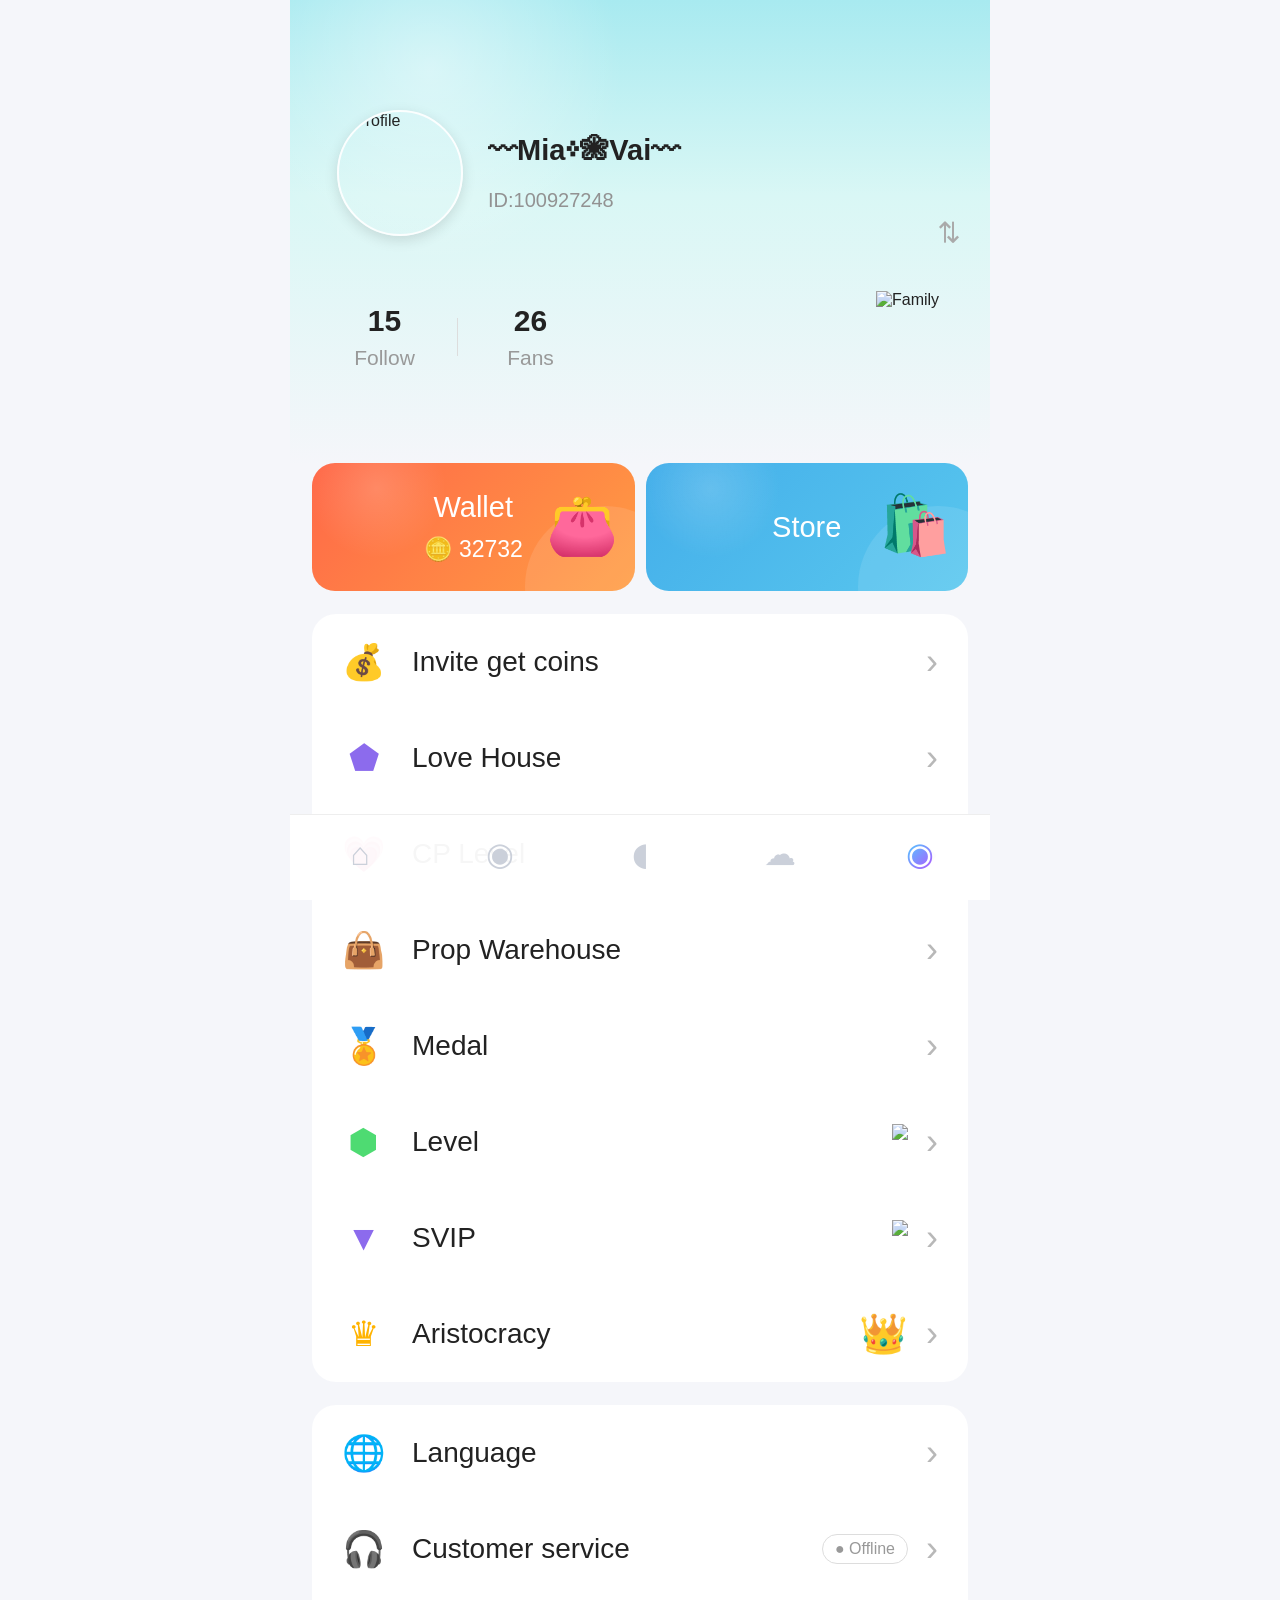
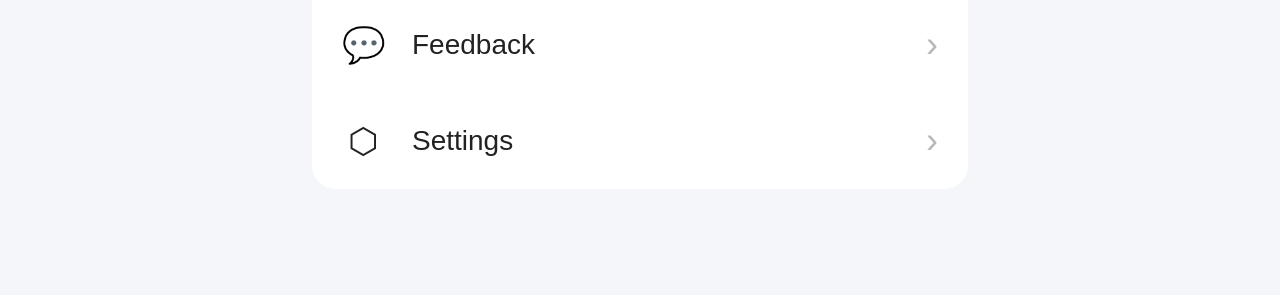
==== commit f21d61aa: "Update index.html" ====
--- a/index.html
+++ b/index.html
@@ -2,2627 +2,909 @@
 <html lang="en">
 <head>
 <meta charset="UTF-8">
-<meta name="viewport" content="width=device-width,initial-scale=1.0,maximum-scale=1.0,user-scalable=no">
+<meta name="viewport" content="width=device-width, initial-scale=1.0, maximum-scale=1.0, user-scalable=no">
 <title>MR Chat</title>
 
 <style>
-*{box-sizing:border-box;margin:0;padding:0;-webkit-tap-highlight-color:transparent}
-html,body{width:100%;height:100%;overflow:hidden;font-family:Arial,Helvetica,sans-serif;background:#f6f7fb;color:#222}
-button{border:0;font-family:inherit;cursor:pointer;outline:none}
-input,textarea{font-family:inherit;outline:none}
-#app{width:100%;height:100%;position:relative;overflow:hidden}
-
-.page{
- position:absolute;inset:0;background:#f7f8fc;display:none;
- overflow-y:auto;padding-bottom:82px
-}
-.page.show{display:block}
-
-.btn3d{
- position:relative;border-radius:15px;background:linear-gradient(145deg,#fff,#e8eaf1);
- box-shadow:0 5px 0 #c8cad3,0 8px 16px rgba(40,45,80,.16),
- inset 0 1px 1px rgba(255,255,255,.95);transition:.15s
-}
-.btn3d:active{
- transform:translateY(4px) scale(.98);
- box-shadow:0 1px 0 #c8cad3,0 3px 8px rgba(40,45,80,.15)
-}
-.btn3d.primary{
- color:white;background:linear-gradient(145deg,#8066ff,#5036df);
- box-shadow:0 5px 0 #3824a9,0 9px 18px rgba(88,63,230,.32)
-}
-.btn3d.pink{
- color:white;background:linear-gradient(145deg,#ff70a8,#ed3d82);
- box-shadow:0 5px 0 #b7255e,0 9px 18px rgba(237,61,130,.3)
-}
-.btn3d.blue{
- color:white;background:linear-gradient(145deg,#54caff,#1887e8);
- box-shadow:0 5px 0 #0960ad,0 9px 18px rgba(24,135,232,.3)
-}
-.btn3d.gold{
- color:#6a4300;background:linear-gradient(145deg,#ffe98a,#f5bb38);
- box-shadow:0 5px 0 #bd8616,0 9px 18px rgba(230,170,45,.3)
-}
-
-/* HOME */
-.home-top{
- height:64px;background:rgba(255,255,255,.97);display:flex;align-items:center;
- padding:0 9px;gap:7px;position:sticky;top:0;z-index:20;
- border-bottom:1px solid rgba(90,67,233,.08);
- box-shadow:0 4px 15px rgba(40,35,90,.07)
-}
-.home-tabs{
- display:flex;align-items:center;gap:5px;height:44px;padding:4px;flex:1;
- overflow:hidden;background:#f3f2f8;border-radius:17px
-}
-.home-tab{
- height:36px;padding:0 11px;border-radius:13px;display:flex;
- align-items:center;justify-content:center;font-size:12px;font-weight:800;
- color:#9998a5;white-space:nowrap;background:transparent
-}
-.home-tab.active{
- color:#5a43e9;background:#fff;
- box-shadow:0 3px 9px rgba(70,55,150,.12)
-}
-.top-action{
- width:42px;height:42px;min-width:42px;display:flex;align-items:center;
- justify-content:center;border-radius:14px;font-size:20px;font-weight:800
-}
-.top-action.primary{font-size:24px}
-
-.event-slider-wrap{padding:10px 10px 4px}
-.event-slider{
- width:100%;height:145px;border-radius:20px;overflow:hidden;position:relative;
- box-shadow:0 8px 20px rgba(60,50,120,.22)
-}
-.event-track{width:100%;height:100%;display:flex;transition:transform .5s}
-.event-slide{
- min-width:100%;height:100%;position:relative;overflow:hidden;color:white
-}
-.event-slide:nth-child(1){background:linear-gradient(110deg,rgba(65,36,160,.88),rgba(245,74,144,.48)),url("https://images.unsplash.com/photo-1511632765486-a01980e01a18?auto=format&fit=crop&w=1000&q=80") center/cover}
-.event-slide:nth-child(2){background:linear-gradient(110deg,rgba(235,53,125,.86),rgba(255,181,75,.45)),url("https://images.unsplash.com/photo-1513151233558-d860c5398176?auto=format&fit=crop&w=1000&q=80") center/cover}
-.event-slide:nth-child(3){background:linear-gradient(110deg,rgba(30,90,210,.88),rgba(91,211,255,.43)),url("https://images.unsplash.com/photo-1511578314322-379afb476865?auto=format&fit=crop&w=1000&q=80") center/cover}
-.event-slide:nth-child(4){background:linear-gradient(110deg,rgba(120,45,200,.88),rgba(255,88,167,.45)),url("https://images.unsplash.com/photo-1517457373958-b7bdd4587205?auto=format&fit=crop&w=1000&q=80") center/cover}
-.event-slide:nth-child(5){background:linear-gradient(110deg,rgba(20,130,170,.88),rgba(50,220,160,.43)),url("https://images.unsplash.com/photo-1529156069898-49953e39b3ac?auto=format&fit=crop&w=1000&q=80") center/cover}
-.event-content{position:absolute;inset:0;padding:20px;display:flex;flex-direction:column;justify-content:center}
-.event-content h2{font-size:23px;margin-bottom:6px}
-.event-content p{font-size:11px;line-height:1.45;max-width:270px}
-.event-button{
- height:33px;padding:0 16px;margin-top:11px;border-radius:17px;
- background:white;color:#5b42df;font-weight:800;font-size:10px
-}
-.event-dots{
- position:absolute;left:0;right:0;bottom:9px;display:flex;
- justify-content:center;gap:5px;z-index:5
-}
-.event-dot{width:6px;height:6px;border-radius:50%;background:rgba(255,255,255,.55)}
-.event-dot.active{width:18px;border-radius:8px;background:white}
-
-.categories{
- display:grid;grid-template-columns:repeat(3,1fr);gap:10px;padding:11px 10px
-}
-.category{
- min-height:78px;border-radius:19px;padding:10px 7px;display:flex;
- flex-direction:column;align-items:center;justify-content:center;
- font-size:11px;font-weight:800;box-shadow:0 5px 0 rgba(40,30,100,.18),
- 0 9px 17px rgba(40,35,100,.15)
-}
-.category .icon{font-size:28px;margin-bottom:5px}
-
-.section-title{
- padding:13px 12px 9px;display:flex;align-items:center;
- justify-content:space-between;font-size:15px;font-weight:900
-}
-.section-title span{
- padding:5px 9px;border-radius:10px;background:#f0eefb;
- color:#705ce0;font-size:9px
-}
-.room-grid{display:grid;grid-template-columns:1fr 1fr;gap:10px;padding:0 10px}
-.room-card{
- height:205px;border-radius:19px;overflow:hidden;position:relative;
- background:#ddd;box-shadow:0 6px 15px rgba(30,30,60,.14)
-}
-.room-card img{width:100%;height:100%;object-fit:cover}
-.room-overlay{position:absolute;inset:0;background:linear-gradient(transparent 30%,rgba(0,0,0,.78))}
-.room-info{position:absolute;bottom:9px;left:10px;right:8px;color:white}
-.room-name{font-weight:800;font-size:13px;margin-bottom:5px}
-.room-meta{font-size:10px;display:flex;justify-content:space-between}
-.live{display:inline-flex;align-items:center;gap:4px}
-.live-dot{width:6px;height:6px;border-radius:50%;background:#ff405d}
-
-.star-list{padding:0 10px 15px}
-.star{
- height:76px;background:white;border-radius:18px;margin-bottom:9px;
- display:flex;align-items:center;padding:10px;box-shadow:0 5px 13px rgba(30,30,70,.08);
- border:1px solid #eeeef5
-}
-.star-avatar{width:55px;height:55px;border-radius:50%;object-fit:cover;border:3px solid #ffd85a}
-.star-info{flex:1;padding-left:10px}
-.star-info b{font-size:14px}
-.star-info small{display:block;color:#999;margin-top:5px;font-size:10px}
-.follow-btn{
- min-width:72px;height:32px;padding:0 12px;border-radius:11px;color:white;
- background:linear-gradient(145deg,#765cff,#4a30d5);font-size:10px;font-weight:800
-}
-
-/* EMPTY */
-.empty-area{
- min-height:calc(100vh - 145px);display:flex;align-items:center;
- justify-content:center;text-align:center;color:#aaa
-}
-.empty-box{padding:30px}
-.empty-icon{
- width:70px;height:70px;border-radius:22px;background:#f0eff6;
- display:flex;align-items:center;justify-content:center;
- margin:0 auto 13px;font-size:30px;color:#aaa
-}
-.empty-box b{font-size:14px;color:#999}
-.empty-box p{font-size:10px;margin-top:6px;color:#bbb}
-
-/* BOTTOM NAV */
+*{
+  box-sizing:border-box;
+  margin:0;
+  padding:0;
+  -webkit-tap-highlight-color:transparent;
+}
+
+body{
+  font-family:Arial,Helvetica,sans-serif;
+  background:#f5f6fa;
+  color:#222;
+  overflow-x:hidden;
+}
+
+button{
+  border:0;
+  background:none;
+  font:inherit;
+}
+
+.app{
+  width:100%;
+  max-width:700px;
+  min-height:100vh;
+  margin:auto;
+  background:#f5f6fa;
+  position:relative;
+  padding-bottom:86px;
+}
+
+/* =========================
+   TOP PROFILE AREA
+========================= */
+
+.profile-top{
+  min-height:465px;
+  padding:30px 22px 18px;
+  position:relative;
+  background:
+    radial-gradient(circle at 20% 15%,rgba(255,255,255,.45),transparent 28%),
+    linear-gradient(180deg,#a8eaf0 0%,#d9f7f5 42%,#f5f6fa 100%);
+}
+
+.status-space{
+  height:55px;
+}
+
+.profile-main{
+  display:flex;
+  align-items:center;
+  gap:25px;
+  padding:25px 25px 0;
+}
+
+.avatar{
+  width:126px;
+  height:126px;
+  border-radius:50%;
+  object-fit:cover;
+  border:2px solid rgba(255,255,255,.9);
+  box-shadow:0 4px 14px rgba(0,0,0,.12);
+}
+
+.profile-info{
+  flex:1;
+  min-width:0;
+}
+
+.profile-name{
+  font-size:29px;
+  font-weight:700;
+  color:#222;
+  white-space:nowrap;
+  overflow:hidden;
+  text-overflow:ellipsis;
+}
+
+.profile-id{
+  margin-top:22px;
+  font-size:20px;
+  color:#929292;
+}
+
+.switch-icon{
+  position:absolute;
+  right:28px;
+  top:215px;
+  color:#aaa;
+  font-size:29px;
+  transform:rotate(90deg);
+}
+
+.stats{
+  display:flex;
+  align-items:center;
+  justify-content:center;
+  margin-top:55px;
+}
+
+.stat{
+  width:145px;
+  text-align:center;
+}
+
+.stat-number{
+  font-size:30px;
+  font-weight:700;
+}
+
+.stat-label{
+  margin-top:8px;
+  font-size:21px;
+  color:#999;
+}
+
+.stat-divider{
+  width:1px;
+  height:38px;
+  background:#ddd;
+}
+
+.family-logo{
+  width:92px;
+  height:92px;
+  object-fit:contain;
+  margin-left:auto;
+}
+
+/* =========================
+   WALLET / STORE
+========================= */
+
+.wallet-store{
+  display:grid;
+  grid-template-columns:1fr 1fr;
+  gap:11px;
+  padding:0 22px;
+  margin-top:-2px;
+  position:relative;
+  z-index:3;
+}
+
+.big-card{
+  height:128px;
+  border-radius:23px;
+  padding:27px 28px;
+  color:white;
+  position:relative;
+  overflow:hidden;
+}
+
+.big-card:after{
+  content:"";
+  position:absolute;
+  width:160px;
+  height:160px;
+  right:-50px;
+  bottom:-75px;
+  background:rgba(255,255,255,.10);
+  border-radius:50%;
+}
+
+.wallet{
+  background:
+    radial-gradient(circle at 20% 20%,rgba(255,255,255,.16),transparent 25%),
+    linear-gradient(135deg,#ff6848,#ff9d43);
+}
+
+.store{
+  background:
+    radial-gradient(circle at 20% 20%,rgba(255,255,255,.16),transparent 25%),
+    linear-gradient(135deg,#43aeea,#59c7ee);
+}
+
+.big-title{
+  font-size:29px;
+  font-weight:400;
+  position:relative;
+  z-index:2;
+}
+
+.coin{
+  margin-top:12px;
+  font-size:23px;
+  position:relative;
+  z-index:2;
+}
+
+.big-icon{
+  position:absolute;
+  right:17px;
+  top:28px;
+  font-size:58px;
+  z-index:2;
+}
+
+/* =========================
+   MENU CARDS
+========================= */
+
+.menu-card{
+  margin:23px 22px 0;
+  background:#fff;
+  border-radius:24px;
+  overflow:hidden;
+}
+
+.menu-row{
+  min-height:96px;
+  display:flex;
+  align-items:center;
+  padding:0 30px;
+  gap:27px;
+}
+
+.menu-icon{
+  width:43px;
+  text-align:center;
+  font-size:35px;
+  flex-shrink:0;
+}
+
+.menu-title{
+  font-size:28px;
+  font-weight:400;
+  flex:1;
+}
+
+.menu-right{
+  display:flex;
+  align-items:center;
+  gap:18px;
+}
+
+.badge-img{
+  height:36px;
+  max-width:105px;
+  object-fit:contain;
+}
+
+.arrow{
+  font-size:36px;
+  font-weight:300;
+  color:#b8b8b8;
+}
+
+/* colored emoji icons */
+
+.gold{color:#ffb300}
+.purple{color:#8c6bed}
+.pink{color:#f33188}
+.blue{color:#28b6e9}
+.orange{color:#ff8c00}
+.green{color:#4edb72}
+
+/* =========================
+   LOWER MENU
+========================= */
+
+.lower-card{
+  margin-top:23px;
+  margin-bottom:20px;
+}
+
+/* =========================
+   BOTTOM NAV
+========================= */
+
 .bottom-nav{
- position:fixed;left:0;right:0;bottom:0;height:76px;padding:7px 8px 5px;
- gap:4px;background:rgba(255,255,255,.98);backdrop-filter:blur(16px);
- border-top:1px solid rgba(80,65,150,.08);display:flex;z-index:100;
- box-shadow:0 -7px 24px rgba(35,30,80,.09)
-}
+  position:fixed;
+  bottom:0;
+  left:50%;
+  transform:translateX(-50%);
+  width:100%;
+  max-width:700px;
+  height:86px;
+  background:rgba(255,255,255,.96);
+  border-top:1px solid #eee;
+  display:grid;
+  grid-template-columns:repeat(5,1fr);
+  z-index:50;
+  padding-bottom:7px;
+}
+
 .nav-item{
- flex:1;position:relative;display:flex;flex-direction:column;
- justify-content:center;align-items:center;color:#a2a1ad;background:transparent;
- border-radius:16px;font-size:9px;font-weight:700;gap:3px
-}
-.nav-item .nav-icon{
- width:42px;height:35px;display:flex;align-items:center;
- justify-content:center;font-size:21px;border-radius:13px
-}
-.nav-item.active{color:#5d45df}
+  display:flex;
+  flex-direction:column;
+  align-items:center;
+  justify-content:center;
+  color:#cbd0da;
+  font-size:12px;
+  gap:5px;
+}
+
+.nav-icon{
+  font-size:32px;
+  line-height:1;
+}
+
+.nav-item.active{
+  color:#8d8dff;
+}
+
 .nav-item.active .nav-icon{
- background:linear-gradient(145deg,#eeeaff,#e4defe);
- box-shadow:inset 0 1px 2px rgba(255,255,255,.9),0 3px 8px rgba(90,65,220,.12)
-}
-.nav-item.active:before{
- content:"";position:absolute;top:-7px;width:24px;height:3px;
- border-radius:10px;background:linear-gradient(90deg,#7155ff,#ed55a2)
-}
-
-/* DISCOVER / MOMENT / MESSAGE */
-.page-header{
- height:62px;background:white;display:flex;align-items:center;
- justify-content:center;font-size:18px;font-weight:900;
- position:sticky;top:0;z-index:10;box-shadow:0 3px 12px rgba(30,30,70,.06)
-}
-
-.list-wrap{padding:12px}
-.list-card{
- background:white;border-radius:18px;margin-bottom:9px;padding:11px;
- border:1px solid #eeeef5;box-shadow:0 4px 12px rgba(30,30,70,.06)
-}
-
-/* MOMENT */
-.moment-compose{
- margin:12px;background:white;border-radius:19px;padding:12px;
- border:1px solid #eeeef5;box-shadow:0 5px 15px rgba(30,30,70,.07)
-}
-.moment-compose textarea{
- width:100%;height:75px;border:0;background:#f5f4f9;
- border-radius:14px;padding:11px;resize:none;font-size:12px
-}
-.compose-bottom{
- display:flex;align-items:center;justify-content:space-between;margin-top:9px
-}
-.post-moment-btn{
- height:36px;padding:0 18px;border-radius:12px;color:white;
- background:linear-gradient(145deg,#765cff,#4a30d5);
- box-shadow:0 4px 0 #3421a0;font-weight:800;font-size:10px
-}
-.moment-card{
- background:white;border-radius:19px;margin:0 12px 10px;
- padding:12px;border:1px solid #eeeef5;
- box-shadow:0 5px 14px rgba(30,30,70,.07)
-}
-.moment-user{display:flex;align-items:center}
-.moment-user img{
- width:43px;height:43px;border-radius:50%;object-fit:cover
-}
-.moment-user-info{padding-left:9px;flex:1}
-.moment-user-info b{font-size:12px}
-.moment-user-info small{display:block;color:#999;font-size:9px;margin-top:4px}
-.moment-text{
- font-size:12px;line-height:1.55;padding:10px 2px 5px
-}
-.moment-actions{
- border-top:1px solid #f0f0f3;margin-top:7px;padding-top:8px;
- display:flex;gap:15px;color:#888;font-size:10px
-}
-
-/* MESSAGE */
-.message-list{padding:10px}
-.message-card{
- height:75px;background:white;border-radius:18px;margin-bottom:9px;
- display:flex;align-items:center;padding:10px;
- border:1px solid #eeeef5;box-shadow:0 4px 12px rgba(30,30,70,.06)
-}
-.message-icon{
- width:53px;height:53px;border-radius:17px;display:flex;
- align-items:center;justify-content:center;font-size:25px
-}
-.message-info{flex:1;padding-left:10px;min-width:0}
-.message-info b{font-size:13px}
-.message-info p{
- font-size:10px;color:#999;margin-top:5px;white-space:nowrap;
- overflow:hidden;text-overflow:ellipsis
-}
-.message-time{font-size:8px;color:#aaa}
-.unread{
- min-width:18px;height:18px;border-radius:50%;background:#ed3d82;
- color:white;font-size:8px;display:flex;align-items:center;justify-content:center
-}
-
-/* PROFILE */
-.profile-head{
- padding:20px 14px 25px;color:white;
- background:radial-gradient(circle at 90% 10%,rgba(255,255,255,.25),transparent 25%),
- linear-gradient(135deg,#5c43dc,#d74c9b);border-radius:0 0 30px 30px
-}
-.profile-main{display:flex;align-items:center}
-.profile-avatar-wrap{position:relative}
-.profile-avatar{
- width:78px;height:78px;border-radius:50%;border:3px solid white;object-fit:cover
-}
-.camera-btn{
- position:absolute;right:-2px;bottom:0;width:27px;height:27px;
- border-radius:50%;background:white;color:#5b42df;font-size:13px;
- box-shadow:0 3px 8px rgba(0,0,0,.2)
-}
-.profile-info{padding-left:12px;flex:1}
-.profile-info h2{font-size:20px}
-.profile-info p{margin-top:5px;font-size:11px;opacity:.85}
-.edit-profile-btn{
- padding:8px 12px;border-radius:11px;background:rgba(255,255,255,.2);
- border:1px solid rgba(255,255,255,.35);color:white;font-size:9px;font-weight:800
-}
-.profile-stats{
- margin-top:20px;display:grid;grid-template-columns:repeat(3,1fr);
- text-align:center
-}
-.profile-stats b{display:block;font-size:16px}
-.profile-stats span{font-size:9px;opacity:.75}
-
-.profile-body{padding:12px}
-.profile-id-card{
- background:white;border-radius:19px;padding:13px;margin-bottom:10px;
- border:1px solid #eeeef5;box-shadow:0 5px 15px rgba(30,30,70,.07)
-}
-.profile-id-grid{
- display:grid;grid-template-columns:1fr 1fr;gap:9px
-}
-.info-box{
- background:#f7f6fa;border-radius:13px;padding:10px
-}
-.info-box small{display:block;color:#999;font-size:8px}
-.info-box b{display:block;font-size:11px;margin-top:4px}
-
-.profile-section{
- background:white;border-radius:19px;margin-bottom:10px;
- border:1px solid #eeeef5;overflow:hidden;
- box-shadow:0 5px 15px rgba(30,30,70,.07)
-}
-.profile-section-title{
- padding:13px 14px;border-bottom:1px solid #eee;
- font-size:13px;font-weight:900;display:flex;justify-content:space-between
-}
-.profile-row{
- min-height:55px;padding:8px 13px;display:flex;align-items:center;
- border-bottom:1px solid #f1f1f3
-}
-.profile-row:last-child{border-bottom:0}
-.row-icon{
- width:37px;height:37px;border-radius:11px;background:#f3f1fb;
- display:flex;align-items:center;justify-content:center;font-size:18px;margin-right:9px
-}
-.row-content{flex:1}
-.row-content b{font-size:11px}
-.row-content small{display:block;color:#999;font-size:8px;margin-top:3px}
-.row-arrow{
- width:25px;height:25px;border-radius:8px;background:#f3f3f7;
- display:flex;align-items:center;justify-content:center;color:#888
-}
-
-/* FAMILY */
-.family-card{
- margin:10px 12px;background:linear-gradient(135deg,#5d43dc,#d94d9e);
- border-radius:20px;padding:15px;color:white;
- box-shadow:0 8px 18px rgba(80,55,190,.22)
-}
-.family-logo{
- width:55px;height:55px;border-radius:17px;background:rgba(255,255,255,.2);
- display:flex;align-items:center;justify-content:center;font-size:28px
-}
-.family-info{margin-top:10px}
-.family-info b{font-size:15px}
-.family-info small{display:block;font-size:9px;opacity:.8;margin-top:4px}
-
-/* GIFT */
-.gift-mini-grid{
- display:grid;grid-template-columns:repeat(5,1fr);gap:7px;padding:10px
-}
-.received-gift{
- background:#f8f7fc;border-radius:12px;padding:8px;
- text-align:center;border:1px solid #eee
-}
-.received-gift div{font-size:24px}
-.received-gift small{font-size:7px;color:#777;display:block;margin-top:3px}
-
-/* INTIMACY */
-.intimacy-card{
- margin:10px 12px;background:white;border-radius:19px;padding:14px;
- border:1px solid #eeeef5;box-shadow:0 5px 15px rgba(30,30,70,.07)
-}
-.cp-level-box{
- text-align:center;padding:15px;border-radius:17px;
- background:linear-gradient(135deg,#fff0f8,#eeeaff)
-}
-.cp-level-number{font-size:35px;font-weight:900;color:#6b4ce8}
-.cp-level-text{font-size:10px;color:#999;margin-top:3px}
-.cp-progress{
- height:10px;background:#e4e2eb;border-radius:10px;margin-top:12px;overflow:hidden
-}
-.cp-progress i{
- display:block;width:62%;height:100%;
- background:linear-gradient(90deg,#6e50ee,#ed4f9c);border-radius:10px
-}
-.cp-list{margin-top:10px}
-.cp-row{
- height:53px;border-bottom:1px solid #eee;display:flex;align-items:center
-}
-.cp-row:last-child{border-bottom:0}
-.cp-row span{flex:1;font-size:11px;font-weight:700}
-.cp-row small{font-size:9px;color:#999}
-
-.option-button{
- width:100%;height:43px;border-radius:13px;margin-top:8px;
- background:#f3f1fb;color:#5e47d8;font-size:11px;font-weight:800
-}
-
-/* SUPPORTER / FRIEND */
-.person-row{
- display:flex;align-items:center;padding:10px 13px;
- border-bottom:1px solid #eee
-}
-.person-row img{width:45px;height:45px;border-radius:50%;object-fit:cover}
-.person-info{flex:1;padding-left:9px}
-.person-info b{font-size:11px}
-.person-info small{display:block;color:#999;font-size:8px;margin-top:4px}
-.person-action{
- padding:7px 10px;border-radius:10px;background:#f0edff;
- color:#5b43d4;font-size:9px;font-weight:800
-}
-
-/* MODAL */
+  background:linear-gradient(135deg,#45d8ff,#b451ff);
+  -webkit-background-clip:text;
+  -webkit-text-fill-color:transparent;
+}
+
+/* =========================
+   MODAL
+========================= */
+
+.modal-bg{
+  display:none;
+  position:fixed;
+  inset:0;
+  background:rgba(0,0,0,.45);
+  z-index:100;
+  align-items:flex-end;
+  justify-content:center;
+}
+
+.modal-bg.show{
+  display:flex;
+}
+
 .modal{
- position:fixed;inset:0;z-index:700;background:rgba(0,0,0,.45);
- display:none;align-items:flex-end;backdrop-filter:blur(2px)
-}
-.modal.show{display:flex}
-.bottom-panel{
- width:100%;max-height:88%;background:#fff;color:#222;
- border-radius:25px 25px 0 0;overflow-y:auto
-}
-.panel-head{
- height:58px;display:flex;align-items:center;justify-content:space-between;
- padding:0 15px;border-bottom:1px solid #eee;position:sticky;top:0;background:white;z-index:2
-}
-.panel-head b{font-size:17px}
-.close-panel{
- width:38px;height:38px;border-radius:13px;background:#f1f0f6;
- color:#5d5870;font-size:20px;font-weight:700
-}
-.form-body{padding:15px}
-.form-label{display:block;font-size:10px;color:#777;margin-bottom:6px;font-weight:800}
-.form-input,.form-textarea{
- width:100%;border:1px solid #e6e4ed;background:#f7f6fa;
- border-radius:13px;padding:11px;font-size:12px;margin-bottom:13px
-}
-.form-textarea{height:80px;resize:none}
+  width:100%;
+  max-width:700px;
+  background:#fff;
+  border-radius:25px 25px 0 0;
+  padding:25px;
+  animation:up .25s ease;
+}
+
+@keyframes up{
+  from{transform:translateY(100%)}
+  to{transform:translateY(0)}
+}
+
+.modal h2{
+  font-size:24px;
+  margin-bottom:20px;
+}
+
+.input{
+  width:100%;
+  padding:15px;
+  border:1px solid #ddd;
+  border-radius:13px;
+  margin-bottom:13px;
+  font-size:16px;
+}
+
 .save-btn{
- width:100%;height:45px;border-radius:14px;background:linear-gradient(145deg,#765cff,#4a30d5);
- color:white;font-weight:800;box-shadow:0 4px 0 #3421a0
-}
-
-/* ROOM */
-#roomScreen{
- position:fixed;inset:0;z-index:500;display:none;overflow:hidden;color:white
-}
-#roomScreen.show{display:block}
-.room-bg{
- position:absolute;inset:0;
- background:radial-gradient(circle at 50% 25%,rgba(255,120,200,.35),transparent 30%),
- radial-gradient(circle at 10% 70%,rgba(40,170,255,.28),transparent 28%),
- linear-gradient(135deg,#26164f,#713d88 48%,#171f4a)
-}
-.room-top{
- position:absolute;top:0;left:0;right:0;height:66px;padding:9px;
- display:flex;align-items:center;gap:7px;z-index:5
-}
-.room-owner{display:flex;align-items:center;gap:7px;flex:1}
-.owner-avatar{width:43px;height:43px;border-radius:50%;object-fit:cover;border:2px solid white}
-.owner-name b{display:block;font-size:13px}
-.owner-name small{font-size:9px;opacity:.72}
-.room-top-btn{
- width:39px;height:39px;border-radius:14px;display:flex;align-items:center;
- justify-content:center;background:rgba(255,255,255,.15);
- border:1px solid rgba(255,255,255,.23);color:white;font-size:17px
-}
-.room-welcome{
- position:absolute;top:78px;left:12px;right:12px;text-align:center
-}
-.room-welcome span{
- display:inline-block;background:rgba(0,0,0,.25);border-radius:20px;
- padding:7px 13px;font-size:10px
-}
-.host-area{position:absolute;top:120px;left:0;right:0;text-align:center}
-.host-avatar{
- width:76px;height:76px;object-fit:cover;border-radius:50%;
- border:4px solid #ffe275
-}
-.host-name{margin-top:5px;font-size:11px;font-weight:700}
-.host-level{
- display:inline-block;margin-top:4px;padding:3px 8px;border-radius:10px;
- background:rgba(255,205,70,.25);font-size:8px
-}
-.seats{
- position:absolute;top:265px;left:12px;right:12px;
- display:grid;grid-template-columns:repeat(4,1fr);gap:17px 8px
-}
-.seat{height:80px;display:flex;flex-direction:column;align-items:center;justify-content:center}
-.seat-circle{
- width:52px;height:52px;border-radius:50%;background:rgba(255,255,255,.12);
- border:2px solid rgba(255,255,255,.28);display:flex;align-items:center;justify-content:center
-}
-.seat-circle img{width:100%;height:100%;border-radius:50%;object-fit:cover}
-.seat-name{font-size:8px;margin-top:7px;max-width:65px;overflow:hidden}
-.room-side{
- position:absolute;right:10px;top:202px;display:flex;flex-direction:column;gap:10px
-}
-.side-tool{
- width:45px;height:45px;border-radius:15px;background:rgba(255,255,255,.17);
- border:1px solid rgba(255,255,255,.25);color:white;font-size:20px
-}
-.room-chat{
- position:absolute;left:10px;right:65px;bottom:120px;max-height:125px;
- overflow:hidden;display:flex;flex-direction:column;gap:6px
-}
-.chat-line{
- width:max-content;max-width:100%;background:rgba(0,0,0,.29);
- border-radius:13px;padding:6px 9px;font-size:10px
-}
-.room-controls{
- position:absolute;left:0;right:0;bottom:0;height:82px;padding:10px;
- display:flex;align-items:center;gap:9px;
- background:linear-gradient(to top,rgba(0,0,0,.72),rgba(0,0,0,.08))
-}
-.control-btn{
- width:45px;height:45px;border-radius:15px;color:white;
- background:rgba(255,255,255,.15);border:1px solid rgba(255,255,255,.22);font-size:20px
-}
-.gift-main{
- flex:1;height:50px;border-radius:17px;background:linear-gradient(145deg,#ff74b5,#ee347f);
- color:white;font-size:12px;font-weight:800
-}
-
-/* TOAST */
-#toast{
- position:fixed;left:50%;bottom:98px;transform:translateX(-50%) translateY(20px);
- background:rgba(25,25,35,.92);color:white;padding:10px 16px;border-radius:14px;
- font-size:11px;opacity:0;pointer-events:none;z-index:1000;transition:.25s
-}
-#toast.show{opacity:1;transform:translateX(-50%) translateY(0)}
-
-@media(max-width:380px){
- .home-tabs{gap:3px}
- .home-tab{padding:0 8px;font-size:11px}
- .top-action{width:39px;min-width:39px;height:39px}
- .nav-item .nav-icon{width:38px}
-}
-@media(min-width:700px){
- .page{max-width:520px;left:50%;transform:translateX(-50%)}
- .bottom-nav{max-width:520px;left:50%;transform:translateX(-50%)}
- #roomScreen{max-width:520px;left:50%;right:auto;width:520px}
-}
-</style>
-</head>
-
-<body>
-<div id="app">
-
-<!-- HOME -->
-<section id="homePage" class="page show">
-
-<div class="home-top">
- <div class="home-tabs">
-  <button class="home-tab" onclick="homeTab('following',this)">Following</button>
-  <button class="home-tab active" onclick="homeTab('popular',this)">Popular</button>
-  <button class="home-tab" onclick="homeTab('recent',this)">Recent</button>
- </div>
- <button class="top-action btn3d" onclick="openSearch()">⌕</button>
- <button class="top-action btn3d primary" onclick="openCreateRoom()">＋</button>
-</div>
-
-<div id="popularContent">
-
-<div class="event-slider-wrap">
- <div class="event-slider">
-  <div class="event-track" id="eventTrack">
-
-   <div class="event-slide">
-    <div class="event-content">
-     <h2>MR Chat Grand Opening</h2>
-     <p>Welcome to MR Chat. Meet new people and enjoy voice rooms together.</p>
-     <button class="event-button" onclick="showToast('Welcome to MR Chat!')">Join Event</button>
-    </div>
-   </div>
-
-   <div class="event-slide">
-    <div class="event-content">
-     <h2>Daily Gift Event</h2>
-     <p>Join rooms, meet friends and enjoy the daily gift activities.</p>
-     <button class="event-button" onclick="openGiftPanel()">View Gifts</button>
-    </div>
-   </div>
-
-   <div class="event-slide">
-    <div class="event-content">
-     <h2>Rank Challenge</h2>
-     <p>Take part in the Rank challenge and build your MR Chat profile.</p>
-     <button class="event-button" onclick="showToast('Rank Challenge')">Open Rank</button>
-    </div>
-   </div>
-
-   <div class="event-slide">
-    <div class="event-content">
-     <h2>CP Event</h2>
-     <p>Build your CP relationship and unlock higher CP levels.</p>
-     <button class="event-button" onclick="openIntimacy()">View CP</button>
-    </div>
-   </div>
-
-   <div class="event-slide">
-    <div class="event-content">
-     <h2>Family Party</h2>
-     <p>Join a family and enjoy special family activities together.</p>
-     <button class="event-button" onclick="showToast('Family Party')">Explore</button>
-    </div>
-   </div>
-
-  </div>
-
-  <div class="event-dots">
-   <span class="event-dot active"></span>
-   <span class="event-dot"></span>
-   <span class="event-dot"></span>
-   <span class="event-dot"></span>
-   <span class="event-dot"></span>
-  </div>
- </div>
-</div>
-
-<div class="categories">
- <button class="category btn3d" onclick="showToast('Rank')">
-  <div class="icon">🏆</div>Rank
- </button>
- <button class="category btn3d" onclick="openIntimacy()">
-  <div class="icon">💜</div>CP
- </button>
- <button class="category btn3d" onclick="showToast('Family')">
-  <div class="icon">👨‍👩‍👧‍👦</div>Family
- </button>
-</div>
-
-<div class="section-title">
- <b>Voice Rooms</b><span>LIVE NOW</span>
-</div>
-
-<div class="room-grid" id="roomGrid">
-
- <div class="room-card" onclick="enterRoom('room1')">
-  <img src="https://images.unsplash.com/photo-1529156069898-49953e39b3ac?auto=format&fit=crop&w=600&q=80">
-  <div class="room-overlay"></div>
-  <div class="room-info">
-   <div class="room-name">Friendship Lounge</div>
-   <div class="room-meta"><span class="live"><i class="live-dot"></i>Live</span><span>128</span></div>
-  </div>
- </div>
-
- <div class="room-card" onclick="enterRoom('room2')">
-  <img src="https://images.unsplash.com/photo-1511632765486-a01980e01a18?auto=format&fit=crop&w=600&q=80">
-  <div class="room-overlay"></div>
-  <div class="room-info">
-   <div class="room-name">Night Friends</div>
-   <div class="room-meta"><span class="live"><i class="live-dot"></i>Live</span><span>86</span></div>
-  </div>
- </div>
-
- <div class="room-card" onclick="enterRoom('room3')">
-  <img src="https://images.unsplash.com/photo-1511578314322-379afb476865?auto=format&fit=crop&w=600&q=80">
-  <div class="room-overlay"></div>
-  <div class="room-info">
-   <div class="room-name">Music & Chat</div>
-   <div class="room-meta"><span class="live"><i class="live-dot"></i>Live</span><span>64</span></div>
-  </div>
- </div>
-
- <div class="room-card" onclick="enterRoom('room4')">
-  <img src="https://images.unsplash.com/photo-1529156069898-49953e39b3ac?auto=format&fit=crop&w=600&q=80">
-  <div class="room-overlay"></div>
-  <div class="room-info">
-   <div class="room-name">Global Friends</div>
-   <div class="room-meta"><span class="live"><i class="live-dot"></i>Live</span><span>42</span></div>
-  </div>
- </div>
-
-</div>
-
-<div class="section-title"><b>Social Stars</b><span>POPULAR</span></div>
-
-<div class="star-list">
-
- <div class="star">
-  <img class="star-avatar" src="https://i.pravatar.cc/150?img=47">
-  <div class="star-info">
-   <b>Emma</b>
-   <small>ID: 100028 · Level 28</small>
-  </div>
-  <button class="follow-btn" onclick="followUser(this,'Emma','100028','https://i.pravatar.cc/150?img=47')">Follow</button>
- </div>
-
- <div class="star">
-  <img class="star-avatar" src="https://i.pravatar.cc/150?img=12">
-  <div class="star-info">
-   <b>Sophia</b>
-   <small>ID: 100035 · Level 25</small>
-  </div>
-  <button class="follow-btn" onclick="followUser(this,'Sophia','100035','https://i.pravatar.cc/150?img=12')">Follow</button>
- </div>
-
-</div>
-</div>
-
-<!-- FOLLOWING -->
-<div id="followingContent" style="display:none">
- <div id="followingList"></div>
-</div>
-
-<!-- RECENT -->
-<div id="recentContent" style="display:none">
- <div id="recentList"></div>
-</div>
-
-</section>
-
-
-<!-- DISCOVER -->
-<section id="discoverPage" class="page">
- <div class="page-header">Discover</div>
- <div id="discoverList" class="empty-area">
-  <div class="empty-box">
-   <div class="empty-icon">✦</div>
-   <b>Discover is Empty</b>
-   <p>New content from users will appear here.</p>
-  </div>
- </div>
-</section>
-
-
-<!-- MOMENT -->
-<section id="momentPage" class="page">
-
- <div class="page-header">Moment</div>
-
- <div class="moment-compose">
-  <textarea id="momentText" placeholder="Share your moment..."></textarea>
-  <div class="compose-bottom">
-   <span style="font-size:9px;color:#aaa">Your ID will be shown with the Moment</span>
-   <button class="post-moment-btn" onclick="postMoment()">Post Moment</button>
-  </div>
- </div>
-
- <div id="momentList">
-  <div class="empty-area" style="min-height:55vh">
-   <div class="empty-box">
-    <div class="empty-icon">◎</div>
-    <b>No Moments Yet</b>
-    <p>User Moments will appear here.</p>
-   </div>
-  </div>
- </div>
-
-</section>
-
-
-<!-- MESSAGE -->
-<section id="messagePage" class="page">
-
- <div class="page-header">Message</div>
-
- <div class="message-list">
-
-  <div class="message-card" onclick="openChat('MR Chat Reward')">
-   <div class="message-icon" style="background:#fff1c8">🏆</div>
-   <div class="message-info">
-    <b>MR Chat Reward</b>
-    <p>Congratulations! You received a new reward.</p>
-   </div>
-   <span class="unread">1</span>
-  </div>
-
-  <div class="message-card" onclick="openChat('MR Chat')">
-   <div class="message-icon" style="background:#e9e5ff">💬</div>
-   <div class="message-info">
-    <b>MR Chat</b>
-    <p>Welcome to MR Chat. System messages will appear here.</p>
-   </div>
-  </div>
-
-  <div class="message-card" onclick="openChat('Gift Notice')">
-   <div class="message-icon" style="background:#ffe5f0">🎁</div>
-   <div class="message-info">
-    <b>Gift Notice</b>
-    <p>Your received gifts and gift notifications will appear here.</p>
-   </div>
-   <span class="unread">2</span>
-  </div>
-
- </div>
-
- <div class="section-title">
-  <b>User Messages</b><span>CHAT</span>
- </div>
-
- <div id="userMessageList" class="message-list">
-  <div class="empty-area" style="min-height:40vh">
-   <div class="empty-box">
-    <div class="empty-icon">💬</div>
-    <b>No User Messages</b>
-    <p>When you chat with another user, conversations will appear here.</p>
-   </div>
-  </div>
- </div>
-
-</section>
-
-
-<!-- ME -->
-<section id="mePage" class="page">
-
- <div class="profile-head">
-
-  <div class="profile-main">
-
-   <div class="profile-avatar-wrap">
-    <img id="profileAvatar" class="profile-avatar" src="https://i.pravatar.cc/200?img=11">
-    <button class="camera-btn" onclick="openEditProfile()">📷</button>
-   </div>
-
-   <div class="profile-info">
-    <h2 id="profileName">MR User</h2>
-    <p id="profileBio">Welcome to MR Chat ❤️</p>
-    <small style="font-size:9px;opacity:.8">ID: <span id="profileId">100001</span></small>
-   </div>
-
-   <button class="edit-profile-btn" onclick="openEditProfile()">Edit</button>
-
-  </div>
-
-  <div class="profile-stats">
-   <div><b id="followingCount">0</b><span>Following</span></div>
-   <div><b id="friendCount">0</b><span>Friends</span></div>
-   <div><b id="receivedGiftCount">0</b><span>Gifts</span></div>
-  </div>
-
- </div>
-
-
- <div class="profile-body">
-
-  <!-- BASIC INFO -->
-  <div class="profile-id-card">
-   <div class="profile-id-grid">
-
-    <div class="info-box">
-     <small>PROFILE ID</small>
-     <b>100001</b>
-    </div>
-
-    <div class="info-box">
-     <small>LOCATION</small>
-     <b id="profileLocation">Bangladesh</b>
-    </div>
-
-    <div class="info-box">
-     <small>ID LEVEL</small>
-     <b>Level 12</b>
-    </div>
-
-    <div class="info-box">
-     <small>SBI / IP LEVEL</small>
-     <b>VIP 3</b>
-    </div>
-
-   </div>
-  </div>
-
-
-  <!-- MEDALS -->
-  <div class="profile-section">
-   <div class="profile-section-title">
-    <span>🏅 Medals</span>
-    <small style="color:#aaa;font-size:9px">5 Medals</small>
-   </div>
-
-   <div style="display:flex;gap:12px;padding:13px;overflow-x:auto">
-    <div style="text-align:center;min-width:52px">
-     <div style="font-size:30px">🏆</div>
-     <small style="font-size:8px;color:#888">Winner</small>
-    </div>
-    <div style="text-align:center;min-width:52px">
-     <div style="font-size:30px">💎</div>
-     <small style="font-size:8px;color:#888">Diamond</small>
-    </div>
-    <div style="text-align:center;min-width:52px">
-     <div style="font-size:30px">🔥</div>
-     <small style="font-size:8px;color:#888">Active</small>
-    </div>
-    <div style="text-align:center;min-width:52px">
-     <div style="font-size:30px">⭐</div>
-     <small style="font-size:8px;color:#888">Star</small>
-    </div>
-    <div style="text-align:center;min-width:52px">
-     <div style="font-size:30px">🎖️</div>
-     <small style="font-size:8px;color:#888">Elite</small>
-    </div>
-   </div>
-  </div>
-
-
-  <!-- FAMILY -->
-  <div id="familySection" class="profile-section">
-   <div class="profile-section-title">
-    <span>👨‍👩‍👧‍👦 Family</span>
-   </div>
-
-   <div id="familyContent">
-    <div class="family-card">
-     <div class="family-logo">👥</div>
-     <div class="family-info">
-      <b>Not Joined Yet</b>
-      <small>When you join a Family, its name and logo will appear here.</small>
-     </div>
-    </div>
-   </div>
-  </div>
-
-
-  <!-- MOMENT -->
-  <div class="profile-section">
-   <div class="profile-row" onclick="switchPage('momentPage',document.querySelectorAll('.nav-item')[2])">
-    <div class="row-icon">📸</div>
-    <div class="row-content">
-     <b>Post Moment</b>
-     <small>Share your latest Moment with other users</small>
-    </div>
-    <div class="row-arrow">›</div>
-   </div>
-  </div>
-
-
-  <!-- GIFTS -->
-  <div class="profile-section">
-   <div class="profile-section-title">
-    <span>🎁 Received Gifts</span>
-    <small id="giftTotalText" style="color:#aaa;font-size:9px">0 Gifts</small>
-   </div>
-
-   <div id="profileGiftGrid" class="gift-mini-grid">
-
-    <div class="received-gift"><div>🌹</div><small>Rose × 0</small></div>
-    <div class="received-gift"><div>💎</div><small>Diamond × 0</small></div>
-    <div class="received-gift"><div>❤️</div><small>Heart × 0</small></div>
-    <div class="received-gift"><div>🎁</div><small>Gift × 0</small></div>
-    <div class="received-gift"><div>👑</div><small>Crown × 0</small></div>
-
-   </div>
-  </div>
-
-
-  <!-- FRAME -->
-  <div class="profile-section">
-
-   <div class="profile-section-title">
-    <span>🖼️ Profile Frame</span>
-   </div>
-
-   <div class="profile-row">
-    <div class="row-icon">✨</div>
-    <div class="row-content">
-     <b>Current Frame</b>
-     <small>Classic MR Chat Frame</small>
-    </div>
-    <button class="person-action" onclick="showToast('Frame collection')">View</button>
-   </div>
-
-   <div class="profile-row">
-    <div class="row-icon">💫</div>
-    <div class="row-content">
-     <b>Bracelet / Decoration</b>
-     <small>Profile decorations will appear here</small>
-    </div>
-    <div class="row-arrow">›</div>
-   </div>
-
-  </div>
-
-
-  <!-- INTIMACY -->
-  <div class="profile-section">
-
-   <div class="profile-row" onclick="openIntimacy()">
-    <div class="row-icon">💜</div>
-    <div class="row-content">
-     <b>Intimacy</b>
-     <small>CP Store · Couple · CP Level 1–15</small>
-    </div>
-    <div class="row-arrow">›</div>
-   </div>
-
-  </div>
-
-
-  <!-- SUPPORTER -->
-  <div class="profile-section">
-
-   <div class="profile-section-title">
-    <span>💝 Supporters</span>
-    <small style="font-size:9px;color:#aaa">Gift Senders</small>
-   </div>
-
-   <div id="supporterList">
-    <div class="person-row">
-     <img src="https://i.pravatar.cc/150?img=33">
-     <div class="person-info">
-      <b>Alex</b>
-      <small>ID: 200031 · Gift Supporter</small>
-     </div>
-     <button class="person-action">Visit</button>
-    </div>
-
-    <div class="person-row">
-     <img src="https://i.pravatar.cc/150?img=44">
-     <div class="person-info">
-      <b>Daniel</b>
-      <small>ID: 200045 · Gift Supporter</small>
-     </div>
-     <button class="person-action">Visit</button>
-    </div>
-   </div>
-
-  </div>
-
-
-  <!-- FRIENDS -->
-  <div class="profile-section">
-
-   <div class="profile-section-title">
-    <span>👥 Friends</span>
-    <small id="friendTitleCount" style="font-size:9px;color:#aaa">0 Friends</small>
-   </div>
-
-   <div id="friendList">
-    <div style="padding:20px;text-align:center;color:#aaa;font-size:10px">
-     No Friends Yet
-    </div>
-   </div>
-
-   <button class="option-button" onclick="openFriendAdd()">＋ Add Friend</button>
-
-  </div>
-
-
-  <!-- OTHER PROFILE OPTIONS -->
-  <div class="profile-section">
-
-   <div class="profile-row" onclick="openEditProfile()">
-    <div class="row-icon">✏️</div>
-    <div class="row-content">
-     <b>Edit Profile</b>
-     <small>Photo, name, birthday, bio and location</small>
-    </div>
-    <div class="row-arrow">›</div>
-   </div>
-
-   <div class="profile-row" onclick="showToast('Settings')">
-    <div class="row-icon">⚙️</div>
-    <div class="row-content">
-     <b>Settings</b>
-     <small>MR Chat account and app settings</small>
-    </div>
-    <div class="row-arrow">›</div>
-   </div>
-
-  </div>
-
- </div>
-</section>
-
-
-<!-- BOTTOM NAV -->
-<div class="bottom-nav">
-
- <button class="nav-item active" onclick="switchPage('homePage',this)">
-  <div class="nav-icon">⌂</div>Home
- </button>
-
- <button class="nav-item" onclick="switchPage('discoverPage',this)">
-  <div class="nav-icon">✦</div>Discover
- </button>
-
- <button class="nav-item" onclick="switchPage('momentPage',this)">
-  <div class="nav-icon">◎</div>Moment
- </button>
-
- <button class="nav-item" onclick="switchPage('messagePage',this)">
-  <div class="nav-icon">💬</div>Message
- </button>
-
- <button class="nav-item" onclick="switchPage('mePage',this)">
-  <div class="nav-icon">☺</div>Me
- </button>
-
-</div>
-
-
-<!-- EDIT PROFILE MODAL -->
-<div id="editProfileModal" class="modal">
-
- <div class="bottom-panel">
-
-  <div class="panel-head">
-   <b>Edit Profile</b>
-   <button class="close-panel" onclick="closeEditProfile()">×</button>
-  </div>
-
-  <div class="form-body">
-
-   <label class="form-label">Profile Photo URL</label>
-   <input id="editPhoto" class="form-input" placeholder="Paste image URL">
-
-   <label class="form-label">Name</label>
-   <input id="editName" class="form-input" placeholder="Your name">
-
-   <label class="form-label">Birthday</label>
-   <input id="editBirthday" class="form-input" type="date">
-
-   <label class="form-label">Bio</label>
-   <textarea id="editBio" class="form-textarea" placeholder="Write your bio"></textarea>
-
-   <label class="form-label">Location</label>
-   <input id="editLocation" class="form-input" placeholder="Your location">
-
-   <button class="save-btn" onclick="saveProfile()">Save Profile</button>
-
-  </div>
-
- </div>
-</div>
-
-
-<!-- INTIMACY MODAL -->
-<div id="intimacyModal" class="modal">
-
- <div class="bottom-panel">
-
-  <div class="panel-head">
-   <b>💜 Intimacy</b>
-   <button class="close-panel" onclick="closeIntimacy()">×</button>
-  </div>
-
-  <div class="intimacy-card">
-
-   <div class="cp-level-box">
-    <div class="cp-level-number" id="cpLevelNumber">8</div>
-    <div class="cp-level-text">Current CP Level</div>
-
-    <div class="cp-progress">
-     <i></i>
-    </div>
-
-    <div style="font-size:9px;color:#999;margin-top:7px">
-     CP Level 8 / 15
-    </div>
-   </div>
-
-   <button class="option-button" onclick="showToast('Opening CP Store')">
-    🛍️ CP Store
-   </button>
-
-   <button class="option-button" onclick="showToast('Couple system')">
-    💑 CP Couple
-   </button>
-
-   <div class="cp-list">
-
-    <div class="cp-row">
-     <span>CP Level 1</span><small>New Couple</small>
-    </div>
-
-    <div class="cp-row">
-     <span>CP Level 2</span><small>Growing</small>
-    </div>
-
-    <div class="cp-row">
-     <span>CP Level 3</span><small>Friends</small>
-    </div>
-
-    <div class="cp-row">
-     <span>CP Level 4</span><small>Close</small>
-    </div>
-
-    <div class="cp-row">
-     <span>CP Level 5</span><small>Special</small>
-    </div>
-
-    <div class="cp-row">
-     <span>CP Level 6</span><small>Lovely</small>
-    </div>
-
-    <div class="cp-row">
-     <span>CP Level 7</span><small>Sweet</small>
-    </div>
-
-    <div class="cp-row">
-     <span>CP Level 8</span><small>Current Level</small>
-    </div>
-
-    <div class="cp-row">
-     <span>CP Level 9</span><small>Premium</small>
-    </div>
-
-    <div class="cp-row">
-     <span>CP Level 10</span><small>Super</small>
-    </div>
-
-    <div class="cp-row">
-     <span>CP Level 11</span><small>Elite</small>
-    </div>
-
-    <div class="cp-row">
-     <span>CP Level 12</span><small>Royal</small>
-    </div>
-
-    <div class="cp-row">
-     <span>CP Level 13</span><small>Diamond</small>
-    </div>
-
-    <div class="cp-row">
-     <span>CP Level 14</span><small>Legend</small>
-    </div>
-
-    <div class="cp-row">
-     <span>CP Level 15</span><small>Maximum</small>
-    </div>
-
-   </div>
-
-  </div>
-
- </div>
-</div>
-
-
-<!-- FRIEND ADD MODAL -->
-<div id="friendModal" class="modal">
-
- <div class="bottom-panel">
-
-  <div class="panel-head">
-   <b>👥 Add Friend</b>
-   <button class="close-panel" onclick="closeFriendAdd()">×</button>
-  </div>
-
-  <div class="form-body">
-
-   <p style="font-size:11px;color:#888;line-height:1.6;margin-bottom:14px">
-    Add friends using the same basic relationship idea as CP.
-    This demo version lets you send a friend request.
-   </p>
-
-   <label class="form-label">User ID</label>
-   <input id="friendIdInput" class="form-input" placeholder="Enter User ID">
-
-   <button class="save-btn" onclick="addFriendById()">Send Friend Request</button>
-
-  </div>
-
- </div>
-</div>
-
-
-<!-- CREATE ROOM -->
-<div id="createModal" class="modal">
-
- <div class="bottom-panel">
-
-  <div class="panel-head">
-   <b>Create Room</b>
-   <button class="close-panel" onclick="closeCreateRoom()">×</button>
-  </div>
-
-  <div class="form-body">
-
-   <label class="form-label">Room Name</label>
-   <input id="newRoomName" class="form-input" placeholder="Enter room name">
-
-   <label class="form-label">Room Notice</label>
-   <textarea id="newRoomNotice" class="form-textarea" placeholder="Room welcome message"></textarea>
-
-   <button class="save-btn" onclick="createRoom()">Create Room</button>
-
-  </div>
-
- </div>
-</div>
-
-
-<!-- SEARCH -->
-<div id="searchPanel" style="
- position:fixed;inset:0;background:#f7f8fc;z-index:300;
- display:none;overflow-y:auto">
-
- <div style="
- height:64px;background:white;display:flex;align-items:center;
- padding:9px 10px;gap:8px;position:sticky;top:0;z-index:3;
- box-shadow:0 3px 12px rgba(30,30,70,.06)">
-
-  <button class="btn3d" style="width:42px;height:42px;font-size:22px"
-   onclick="closeSearch()">‹</button>
-
-  <input id="searchInput" class="form-input"
-   style="margin:0;height:44px;border:0"
-   placeholder="Search users or rooms"
-   oninput="performSearch()">
-
- </div>
-
- <div id="searchResults" style="padding:12px"></div>
-
-</div>
-
-
-<!-- GIFT MODAL -->
-<div id="giftModal" class="modal">
-
- <div class="bottom-panel">
-
-  <div class="panel-head">
-   <b>🎁 Gifts</b>
-   <button class="close-panel" onclick="closeGiftPanel()">×</button>
-  </div>
-
-  <div class="gift-mini-grid">
-
-   <button class="received-gift" onclick="sendGiftDemo('🌹','Rose',10)">
-    <div>🌹</div><small>Rose · 10</small>
-   </button>
-
-   <button class="received-gift" onclick="sendGiftDemo('❤️','Heart',25)">
-    <div>❤️</div><small>Heart · 25</small>
-   </button>
-
-   <button class="received-gift" onclick="sendGiftDemo('💎','Diamond',100)">
-    <div>💎</div><small>Diamond · 100</small>
-   </button>
-
-   <button class="received-gift" onclick="sendGiftDemo('🎁','Gift',250)">
-    <div>🎁</div><small>Gift · 250</small>
-   </button>
-
-   <button class="received-gift" onclick="sendGiftDemo('👑','Crown',500)">
-    <div>👑</div><small>Crown · 500</small>
-   </button>
-
-  </div>
-
-  <div style="padding:12px;font-size:10px;color:#888">
-   Coin Balance: <b id="giftBalance" style="color:#e99d16">12,580</b>
-  </div>
-
- </div>
-</div>
-
-
-<!-- ROOM -->
-<div id="roomScreen">
-
- <div class="room-bg"></div>
-
- <div class="room-top">
-
-  <button class="room-top-btn" onclick="leaveRoom()">‹</button>
-
-  <div class="room-owner">
-   <img class="owner-avatar" src="https://i.pravatar.cc/150?img=11">
-   <div class="owner-name">
-    <b id="roomTitle">Friendship Lounge</b>
-    <small>MR Chat Room</small>
-   </div>
-  </div>
-
-  <button class="room-top-btn" onclick="openRoomSettings()">⚙</button>
-
- </div>
-
- <div class="room-welcome">
-  <span id="roomNotice">Welcome to MR Chat — Be kind and have fun!</span>
- </div>
-
- <div class="host-area">
-  <img class="host-avatar" src="https://i.pravatar.cc/150?img=11">
-  <div class="host-name">MR Host</div>
-  <span class="host-level">Level 30</span>
- </div>
-
- <div class="seats">
-
-  <div class="seat">
-   <div class="seat-circle"><img src="https://i.pravatar.cc/100?img=12"></div>
-   <div class="seat-name">Emma</div>
-  </div>
-
-  <div class="seat">
-   <div class="seat-circle"><img src="https://i.pravatar.cc/100?img=22"></div>
-   <div class="seat-name">Alex</div>
-  </div>
-
-  <div class="seat">
-   <div class="seat-circle"><img src="https://i.pravatar.cc/100?img=33"></div>
-   <div class="seat-name">Daniel</div>
-  </div>
-
-  <div class="seat">
-   <div class="seat-circle">＋</div>
-   <div class="seat-name">Seat 4</div>
-  </div>
-
-  <div class="seat">
-   <div class="seat-circle">＋</div>
-   <div class="seat-name">Seat 5</div>
-  </div>
-
-  <div class="seat">
-   <div class="seat-circle">＋</div>
-   <div class="seat-name">Seat 6</div>
-  </div>
-
-  <div class="seat">
-   <div class="seat-circle">＋</div>
-   <div class="seat-name">Seat 7</div>
-  </div>
-
-  <div class="seat">
-   <div class="seat-circle">＋</div>
-   <div class="seat-name">Seat 8</div>
-  </div>
-
- </div>
-
- <div class="room-side">
-  <button class="side-tool" onclick="showToast('Room members')">👥</button>
-  <button class="side-tool" onclick="showToast('Share room')">↗</button>
- </div>
-
- <div class="room-chat" id="roomChat">
-  <div class="chat-line"><b>MR User:</b> Welcome everyone 👋</div>
-  <div class="chat-line"><b>Emma:</b> Hello ❤️</div>
- </div>
-
- <div class="room-controls">
-
-  <button id="micBtn" class="control-btn" onclick="toggleMic()">🎙</button>
-
-  <button id="speakerBtn" class="control-btn" onclick="toggleSpeaker()">🔊</button>
-
-  <button class="gift-main" onclick="openGiftPanel()">🎁 Send Gift</button>
-
-  <button class="control-btn" onclick="showToast('Chat opened')">💬</button>
-
- </div>
-
-</div>
-
-
-<!-- ROOM SETTINGS -->
-<div id="settingsModal" class="modal">
-
- <div class="bottom-panel">
-
-  <div class="panel-head">
-   <b>Room Settings</b>
-   <button class="close-panel" onclick="closeRoomSettings()">×</button>
-  </div>
-
-  <div class="profile-section" style="margin:10px">
-
-   <div class="profile-row">
-    <div class="row-icon">🔒</div>
-    <div class="row-content">
-     <b>Room Privacy</b>
-     <small>Control who can enter the room</small>
-    </div>
-    <div class="row-arrow">›</div>
-   </div>
-
-   <div class="profile-row">
-    <div class="row-icon">🎙</div>
-    <div class="row-content">
-     <b>Voice Permission</b>
-     <small>Manage microphone permission</small>
-    </div>
-    <div class="row-arrow">›</div>
-   </div>
-
-   <div class="profile-row">
-    <div class="row-icon">🔔</div>
-    <div class="row-content">
-     <b>Room Notifications</b>
-     <small>Receive room updates</small>
-    </div>
-    <div class="row-arrow">›</div>
-   </div>
-
-  </div>
-
- </div>
-</div>
-
-
-<div id="toast"></div>
-
-</div>
-
-
-<script>
-/* =========================
-   GLOBAL DATA
-========================= */
-
-let coins=12580;
-let createdRooms=0;
-let currentEvent=0;
-
-let followingUsers=[];
-let recentItems=[];
-let moments=[];
-let friends=[];
-let receivedGifts=[];
-
-let profile={
- name:"MR User",
- id:"100001",
- photo:"https://i.pravatar.cc/200?img=11",
- birthday:"",
- bio:"Welcome to MR Chat ❤️",
- location:"Bangladesh"
-};
-
-
-/* =========================
-   PAGE NAVIGATION
-========================= */
-
-function switchPage(pageId,btn){
-
- document.querySelectorAll('.page').forEach(p=>p.classList.remove('show'));
-
- const page=document.getElementById(pageId);
-
- if(page){
-  page.classList.add('show');
-  page.scrollTop=0;
- }
-
- document.querySelectorAll('.nav-item').forEach(n=>n.classList.remove('active'));
-
- if(btn) btn.classList.add('active');
-
- if(pageId==="mePage") updateProfileUI();
- if(pageId==="momentPage") renderMoments();
- if(pageId==="messagePage") renderUserMessages();
-}
-
-
-/* =========================
-   HOME TABS
-========================= */
-
-function homeTab(type,btn){
-
- document.querySelectorAll('.home-tab').forEach(x=>x.classList.remove('active'));
- btn.classList.add('active');
-
- document.getElementById('popularContent').style.display='none';
- document.getElementById('followingContent').style.display='none';
- document.getElementById('recentContent').style.display='none';
-
- if(type==="popular")
-  document.getElementById('popularContent').style.display='block';
-
- if(type==="following"){
-  document.getElementById('followingContent').style.display='block';
-  renderFollowing();
- }
-
- if(type==="recent"){
-  document.getElementById('recentContent').style.display='block';
-  renderRecent();
- }
-}
-
+  width:100%;
+  padding:15px;
+  border-radius:15px;
+  background:#6d8cff;
+  color:#fff;
+  font-size:17px;
+}
 
 /* =========================
    TOAST
 ========================= */
 
-let toastTimer;
-
-function showToast(message){
-
- const toast=document.getElementById('toast');
-
- toast.innerText=message;
- toast.classList.add('show');
-
- clearTimeout(toastTimer);
-
- toastTimer=setTimeout(()=>{
-  toast.classList.remove('show');
- },1800);
-}
-
+.toast{
+  position:fixed;
+  left:50%;
+  bottom:105px;
+  transform:translateX(-50%);
+  background:rgba(30,30,30,.88);
+  color:#fff;
+  padding:12px 20px;
+  border-radius:25px;
+  z-index:200;
+  display:none;
+}
+
+.toast.show{
+  display:block;
+}
 
 /* =========================
-   EVENT SLIDER
+   RESPONSIVE
 ========================= */
 
-function showEvent(index){
-
- const track=document.getElementById('eventTrack');
- const dots=document.querySelectorAll('.event-dot');
-
- if(!track)return;
-
- currentEvent=index;
-
- track.style.transform="translateX(-"+(index*100)+"%)";
-
- dots.forEach((dot,i)=>{
-  dot.classList.toggle('active',i===index);
- });
-}
-
-setInterval(()=>{
- currentEvent++;
-
- if(currentEvent>=5)
-  currentEvent=0;
-
- showEvent(currentEvent);
-},4000);
-
-
-/* =========================
-   FOLLOWING
-========================= */
-
-function followUser(btn,name,id,img){
-
- const exists=followingUsers.some(x=>x.id===id);
-
- if(!exists){
-
-  followingUsers.push({
-   name:name,
-   id:id,
-   img:img
-  });
-
-  btn.innerText="Following";
-
-  showToast("Following "+name);
-
- }else{
-
-  followingUsers=followingUsers.filter(x=>x.id!==id);
-
-  btn.innerText="Follow";
-
-  showToast("Unfollowed");
- }
-
- updateFollowingCount();
- renderFollowing();
-}
-
-
-function renderFollowing(){
-
- const box=document.getElementById('followingList');
-
- if(!box)return;
-
- if(followingUsers.length===0){
-
-  box.innerHTML=`
-  <div class="empty-area">
-   <div class="empty-box">
-    <div class="empty-icon">♡</div>
-    <b>No Following</b>
-    <p>People you follow will appear here.</p>
-   </div>
-  </div>`;
-
-  return;
- }
-
- box.innerHTML="";
-
- followingUsers.forEach(user=>{
-
-  const card=document.createElement('div');
-
-  card.className="list-card";
-
-  card.innerHTML=`
-   <div class="person-row" style="border:0;padding:0">
-    <img src="${user.img}">
-    <div class="person-info">
-     <b>${user.name}</b>
-     <small>ID: ${user.id}</small>
-    </div>
-    <button class="person-action"
-     onclick="visitUser('${user.name}','${user.id}','${user.img}')">
-     Visit
+@media(max-width:500px){
+
+  .profile-top{
+    min-height:460px;
+  }
+
+  .profile-main{
+    padding:20px 25px 0;
+    gap:20px;
+  }
+
+  .avatar{
+    width:126px;
+    height:126px;
+  }
+
+  .profile-name{
+    font-size:27px;
+  }
+
+  .profile-id{
+    font-size:19px;
+    margin-top:18px;
+  }
+
+  .stats{
+    margin-top:50px;
+  }
+
+  .stat{
+    width:120px;
+  }
+
+  .stat-number{
+    font-size:29px;
+  }
+
+  .stat-label{
+    font-size:20px;
+  }
+
+  .family-logo{
+    width:85px;
+    height:85px;
+  }
+
+  .big-card{
+    height:128px;
+    padding:27px 28px;
+  }
+
+  .big-title{
+    font-size:27px;
+  }
+
+  .coin{
+    font-size:22px;
+  }
+
+  .menu-row{
+    min-height:96px;
+    padding:0 30px;
+    gap:25px;
+  }
+
+  .menu-icon{
+    font-size:34px;
+    width:38px;
+  }
+
+  .menu-title{
+    font-size:27px;
+  }
+
+  .arrow{
+    font-size:32px;
+  }
+}
+
+@media(max-width:380px){
+
+  .profile-main{
+    padding-left:18px;
+    padding-right:18px;
+  }
+
+  .avatar{
+    width:105px;
+    height:105px;
+  }
+
+  .profile-name{
+    font-size:23px;
+  }
+
+  .profile-id{
+    font-size:16px;
+  }
+
+  .wallet-store{
+    padding:0 15px;
+  }
+
+  .menu-card{
+    margin-left:15px;
+    margin-right:15px;
+  }
+
+  .menu-row{
+    padding:0 20px;
+    gap:18px;
+  }
+
+  .menu-title{
+    font-size:22px;
+  }
+
+  .menu-icon{
+    font-size:29px;
+  }
+}
+</style>
+</head>
+
+<body>
+
+<div class="app">
+
+  <!-- ================= PROFILE ================= -->
+  <section class="profile-top">
+
+    <div class="status-space"></div>
+
+    <div class="profile-main">
+
+      <img
+        class="avatar"
+        id="profilePhoto"
+        src="https://i.pravatar.cc/300?img=12"
+        alt="Profile"
+      >
+
+      <div class="profile-info">
+        <div class="profile-name" id="profileName">
+          〰Mia༶❀Vai〰
+        </div>
+
+        <div class="profile-id">
+          ID:100927248
+        </div>
+      </div>
+
+    </div>
+
+    <div class="switch-icon">⇄</div>
+
+    <div class="stats">
+
+      <div class="stat">
+        <div class="stat-number">15</div>
+        <div class="stat-label">Follow</div>
+      </div>
+
+      <div class="stat-divider"></div>
+
+      <div class="stat">
+        <div class="stat-number">26</div>
+        <div class="stat-label">Fans</div>
+      </div>
+
+      <img
+        class="family-logo"
+        src="https://cdn-icons-png.flaticon.com/512/2910/2910768.png"
+        alt="Family"
+      >
+
+    </div>
+
+  </section>
+
+
+  <!-- ================= WALLET / STORE ================= -->
+
+  <div class="wallet-store">
+
+    <button class="big-card wallet" onclick="openWallet()">
+      <div class="big-title">Wallet</div>
+      <div class="coin">🪙 32732</div>
+      <div class="big-icon">👛</div>
     </button>
-   </div>`;
-
-  box.appendChild(card);
- });
-}
-
-
-function updateFollowingCount(){
-
- document.getElementById('followingCount').innerText=followingUsers.length;
-}
-
-
-/* =========================
-   RECENT
-========================= */
-
-function addRecent(name,id,img,type){
-
- recentItems=recentItems.filter(x=>x.id!==id);
-
- recentItems.unshift({
-  name:name,
-  id:id,
-  img:img,
-  type:type
- });
-
- if(recentItems.length>30)
-  recentItems=recentItems.slice(0,30);
-}
-
-
-function renderRecent(){
-
- const box=document.getElementById('recentList');
-
- if(!box)return;
-
- if(recentItems.length===0){
-
-  box.innerHTML=`
-  <div class="empty-area">
-   <div class="empty-box">
-    <div class="empty-icon">◷</div>
-    <b>No Recent Visits</b>
-    <p>Users and rooms you visit will appear here.</p>
-   </div>
-  </div>`;
-
-  return;
- }
-
- box.innerHTML="";
-
- recentItems.forEach(item=>{
-
-  const card=document.createElement('div');
-
-  card.className="list-card";
-
-  card.innerHTML=`
-   <div class="person-row" style="border:0;padding:0">
-    <img src="${item.img}">
-    <div class="person-info">
-     <b>${item.name}</b>
-     <small>${item.type} · ID: ${item.id}</small>
-    </div>
-    <button class="person-action"
-     onclick="visitAgain('${item.name}','${item.id}','${item.img}','${item.type}')">
-     Visit
+
+    <button class="big-card store" onclick="openStore()">
+      <div class="big-title">Store</div>
+      <div class="big-icon">🛍️</div>
     </button>
-   </div>`;
-
-  box.appendChild(card);
- });
-}
-
-
-function visitUser(name,id,img){
-
- addRecent(name,id,img,"User");
-
- showToast("Visiting "+name+" · ID: "+id);
-
- renderRecent();
-}
-
-
-function visitAgain(name,id,img,type){
-
- addRecent(name,id,img,type);
-
- showToast("Visiting "+name+" · ID: "+id);
-
- renderRecent();
-}
-
-
-/* =========================
-   SEARCH
-========================= */
-
-function openSearch(){
-
- const panel=document.getElementById('searchPanel');
-
- panel.style.display="block";
-
- document.getElementById('searchInput').value="";
-
- document.getElementById('searchResults').innerHTML=
- '<p style="text-align:center;color:#999;padding:25px;font-size:12px">Search users or rooms</p>';
-
- setTimeout(()=>{
-  document.getElementById('searchInput').focus();
- },150);
-}
-
-
-function closeSearch(){
-
- document.getElementById('searchPanel').style.display="none";
-}
-
-
-function performSearch(){
-
- const value=document.getElementById('searchInput').value.trim().toLowerCase();
-
- const box=document.getElementById('searchResults');
-
- if(!value){
-
-  box.innerHTML=
-   '<p style="text-align:center;color:#999;padding:25px;font-size:12px">Search users or rooms</p>';
-
-  return;
- }
-
- const results=[
-
-  {
-   name:"Emma",
-   id:"100028",
-   info:"User · Level 28",
-   img:"https://i.pravatar.cc/150?img=47",
-   type:"User"
-  },
-
-  {
-   name:"Sophia",
-   id:"100035",
-   info:"User · Level 25",
-   img:"https://i.pravatar.cc/150?img=12",
-   type:"User"
-  },
-
-  {
-   name:"Friendship Lounge",
-   id:"882013",
-   info:"Voice Room · 128 users",
-   img:"https://images.unsplash.com/photo-1529156069898-49953e39b3ac?auto=format&fit=crop&w=200&q=80",
-   type:"Room"
-  }
-
- ];
-
- box.innerHTML="";
-
- results
- .filter(x=>x.name.toLowerCase().includes(value)||x.id.includes(value))
- .forEach(x=>{
-
-  const item=document.createElement('div');
-
-  item.className="list-card";
-
-  item.innerHTML=`
-   <div class="person-row" style="border:0;padding:0">
-    <img src="${x.img}">
-    <div class="person-info">
-     <b>${x.name}</b>
-     <small>${x.info} · ID: ${x.id}</small>
-    </div>
-    <button class="person-action"
-     onclick="openSearchResult('${x.name}','${x.id}','${x.img}','${x.type}')">
-     Open
+
+  </div>
+
+
+  <!-- ================= MAIN MENU ================= -->
+
+  <div class="menu-card">
+
+    <div class="menu-row" onclick="openItem('Invite get coins')">
+      <div class="menu-icon gold">💰</div>
+      <div class="menu-title">Invite get coins</div>
+      <div class="menu-right">
+        <div class="arrow">›</div>
+      </div>
+    </div>
+
+
+    <div class="menu-row" onclick="openItem('Love House')">
+      <div class="menu-icon purple">⬟</div>
+      <div class="menu-title">Love House</div>
+      <div class="menu-right">
+        <div class="arrow">›</div>
+      </div>
+    </div>
+
+
+    <div class="menu-row" onclick="openItem('CP Level')">
+      <div class="menu-icon pink">💗</div>
+      <div class="menu-title">CP Level</div>
+      <div class="menu-right">
+        <div class="arrow">›</div>
+      </div>
+    </div>
+
+
+    <div class="menu-row" onclick="openItem('Prop Warehouse')">
+      <div class="menu-icon blue">👜</div>
+      <div class="menu-title">Prop Warehouse</div>
+      <div class="menu-right">
+        <div class="arrow">›</div>
+      </div>
+    </div>
+
+
+    <div class="menu-row" onclick="openItem('Medal')">
+      <div class="menu-icon orange">🏅</div>
+      <div class="menu-title">Medal</div>
+      <div class="menu-right">
+        <div class="arrow">›</div>
+      </div>
+    </div>
+
+
+    <div class="menu-row" onclick="openItem('Level')">
+      <div class="menu-icon green">⬢</div>
+      <div class="menu-title">Level</div>
+
+      <div class="menu-right">
+        <img
+          class="badge-img"
+          src="https://dummyimage.com/105x38/7d43d9/ffffff&text=LV.41"
+        >
+        <div class="arrow">›</div>
+      </div>
+    </div>
+
+
+    <div class="menu-row" onclick="openItem('SVIP')">
+      <div class="menu-icon purple">▼</div>
+      <div class="menu-title">SVIP</div>
+
+      <div class="menu-right">
+        <img
+          class="badge-img"
+          src="https://dummyimage.com/100x36/168c45/ffffff&text=SVIP2"
+        >
+        <div class="arrow">›</div>
+      </div>
+    </div>
+
+
+    <div class="menu-row" onclick="openItem('Aristocracy')">
+      <div class="menu-icon gold">♛</div>
+      <div class="menu-title">Aristocracy</div>
+
+      <div class="menu-right">
+        <div style="font-size:39px;">👑</div>
+        <div class="arrow">›</div>
+      </div>
+    </div>
+
+  </div>
+
+
+  <!-- ================= LOWER MENU ================= -->
+
+  <div class="menu-card lower-card">
+
+    <div class="menu-row" onclick="openItem('Language')">
+      <div class="menu-icon">🌐</div>
+      <div class="menu-title">Language</div>
+      <div class="arrow">›</div>
+    </div>
+
+
+    <div class="menu-row" onclick="openItem('Customer service')">
+      <div class="menu-icon">🎧</div>
+      <div class="menu-title">Customer service</div>
+
+      <div class="menu-right">
+        <span style="
+          border:1px solid #ddd;
+          padding:5px 12px;
+          border-radius:20px;
+          color:#999;
+          font-size:16px;
+        ">● Offline</span>
+
+        <div class="arrow">›</div>
+      </div>
+    </div>
+
+
+    <div class="menu-row" onclick="openItem('Feedback')">
+      <div class="menu-icon">💬</div>
+      <div class="menu-title">Feedback</div>
+      <div class="arrow">›</div>
+    </div>
+
+
+    <div class="menu-row" onclick="openSettings()">
+      <div class="menu-icon">⬡</div>
+      <div class="menu-title">Settings</div>
+      <div class="arrow">›</div>
+    </div>
+
+  </div>
+
+
+  <!-- ================= BOTTOM NAV ================= -->
+
+  <nav class="bottom-nav">
+
+    <button class="nav-item" onclick="navClick('Home')">
+      <div class="nav-icon">⌂</div>
     </button>
-   </div>`;
-
-  box.appendChild(item);
- });
-
- if(!box.innerHTML)
-  box.innerHTML=
-   '<p style="text-align:center;color:#999;padding:25px;font-size:12px">No results found</p>';
-}
-
-
-function openSearchResult(name,id,img,type){
-
- addRecent(name,id,img,type);
-
- closeSearch();
-
- if(type==="Room"){
-
-  document.getElementById('roomTitle').innerText=name;
-
-  document.getElementById('roomNotice').innerText=
-   "Welcome to MR Chat — Be kind and have fun!";
-
-  document.getElementById('roomScreen').classList.add('show');
-
- }else{
-
-  showToast("Visited "+name+" · ID: "+id);
- }
-
- renderRecent();
-}
-
-
-/* =========================
-   MOMENT SYSTEM
-========================= */
-
-function postMoment(){
-
- const text=document.getElementById('momentText').value.trim();
-
- if(!text){
-
-  showToast("Write something first");
-
-  return;
- }
-
- const moment={
-  id:Date.now(),
-  userName:profile.name,
-  userId:profile.id,
-  avatar:profile.photo,
-  text:text,
-  time:"Just now"
- };
-
- moments.unshift(moment);
-
- document.getElementById('momentText').value="";
-
- renderMoments();
-
- showToast("Moment Posted");
-}
-
-
-function renderMoments(){
-
- const box=document.getElementById('momentList');
-
- if(!box)return;
-
- if(moments.length===0){
-
-  box.innerHTML=`
-  <div class="empty-area" style="min-height:55vh">
-   <div class="empty-box">
-    <div class="empty-icon">◎</div>
-    <b>No Moments Yet</b>
-    <p>User Moments will appear here.</p>
-   </div>
-  </div>`;
-
-  return;
- }
-
- box.innerHTML="";
-
- moments.forEach(moment=>{
-
-  const card=document.createElement('div');
-
-  card.className="moment-card";
-
-  card.innerHTML=`
-   <div class="moment-user">
-
-    <img src="${moment.avatar}">
-
-    <div class="moment-user-info">
-     <b>${moment.userName}</b>
-     <small>ID: ${moment.userId} · ${moment.time}</small>
-    </div>
-
-    <button class="person-action"
-     onclick="showToast('User ID: ${moment.userId}')">
-     ID
+
+    <button class="nav-item" onclick="navClick('Discover')">
+      <div class="nav-icon">◉</div>
     </button>
 
-   </div>
-
-   <div class="moment-text">${escapeHTML(moment.text)}</div>
-
-   <div class="moment-actions">
-    <span>♡ Like</span>
-    <span>💬 Comment</span>
-    <span>↗ Share</span>
-   </div>
+    <button class="nav-item" onclick="navClick('Moment')">
+      <div class="nav-icon">◖</div>
+    </button>
+
+    <button class="nav-item" onclick="navClick('Message')">
+      <div class="nav-icon">☁</div>
+    </button>
+
+    <button class="nav-item active">
+      <div class="nav-icon">◉</div>
+    </button>
+
+  </nav>
+
+</div>
+
+
+<!-- ================= MODAL ================= -->
+
+<div class="modal-bg" id="modalBg" onclick="closeModal(event)">
+  <div class="modal" onclick="event.stopPropagation()">
+
+    <h2 id="modalTitle">MR Chat</h2>
+
+    <div id="modalContent">
+      Welcome to MR Chat
+    </div>
+
+    <br>
+
+    <button class="save-btn" onclick="closeModal()">
+      Close
+    </button>
+
+  </div>
+</div>
+
+
+<div class="toast" id="toast"></div>
+
+
+<script>
+
+function showToast(text){
+
+  const toast=document.getElementById("toast");
+
+  toast.textContent=text;
+  toast.classList.add("show");
+
+  setTimeout(()=>{
+    toast.classList.remove("show");
+  },1800);
+
+}
+
+
+function openItem(name){
+
+  document.getElementById("modalTitle").textContent=name;
+
+  document.getElementById("modalContent").innerHTML=
+    "<p style='font-size:18px;color:#666;line-height:1.6;'>"+
+    name+" section is ready for MR Chat.</p>";
+
+  document.getElementById("modalBg").classList.add("show");
+
+}
+
+
+function openWallet(){
+
+  document.getElementById("modalTitle").textContent="Wallet";
+
+  document.getElementById("modalContent").innerHTML=`
+    <div style="text-align:center;padding:15px;">
+      <div style="font-size:60px;">👛</div>
+      <div style="font-size:25px;margin-top:10px;">🪙 32732</div>
+      <div style="color:#999;margin-top:8px;">
+        Your MR Chat Coins
+      </div>
+    </div>
   `;
 
-  box.appendChild(card);
- });
-}
-
-
-/* =========================
-   MESSAGE SYSTEM
-========================= */
-
-let userMessages=[];
-
-function openChat(name){
-
- showToast("Opening "+name);
-
- if(name==="MR Chat Reward")
-  showToast("MR Chat Reward opened");
-
- if(name==="Gift Notice")
-  showToast("Gift Notice opened");
-}
-
-
-function startUserMessage(name,id,img){
-
- userMessages.unshift({
-  name:name,
-  id:id,
-  img:img,
-  message:"Hello! 👋",
-  time:"Now"
- });
-
- renderUserMessages();
-
- switchPage(
-  "messagePage",
-  document.querySelectorAll('.nav-item')[3]
- );
-
- showToast("Message sent to "+name);
-}
-
-
-function renderUserMessages(){
-
- const box=document.getElementById('userMessageList');
-
- if(!box)return;
-
- if(userMessages.length===0){
-
-  box.innerHTML=`
-   <div class="empty-area" style="min-height:40vh">
-    <div class="empty-box">
-     <div class="empty-icon">💬</div>
-     <b>No User Messages</b>
-     <p>Conversations with users will appear here.</p>
-    </div>
-   </div>`;
-
-  return;
- }
-
- box.innerHTML="";
-
- userMessages.forEach(user=>{
-
-  const card=document.createElement('div');
-
-  card.className="message-card";
-
-  card.innerHTML=`
-   <img src="${user.img}"
-    style="width:53px;height:53px;border-radius:17px;object-fit:cover">
-
-   <div class="message-info">
-    <b>${user.name}</b>
-    <p>${user.message}</p>
-   </div>
-
-   <span class="message-time">${user.time}</span>
+  document.getElementById("modalBg").classList.add("show");
+
+}
+
+
+function openStore(){
+
+  document.getElementById("modalTitle").textContent="Store";
+
+  document.getElementById("modalContent").innerHTML=`
+    <div style="display:grid;grid-template-columns:1fr 1fr;gap:12px;">
+
+      <div style="background:#f5f6ff;padding:25px;border-radius:18px;text-align:center;">
+        🎁<br>
+        <b>Gift Store</b>
+      </div>
+
+      <div style="background:#fff5f7;padding:25px;border-radius:18px;text-align:center;">
+        💎<br>
+        <b>VIP Store</b>
+      </div>
+
+    </div>
   `;
 
-  card.onclick=()=>{
-   showToast("Chat with "+user.name+" · ID: "+user.id);
-  };
-
-  box.appendChild(card);
- });
-}
-
-
-/* =========================
-   PROFILE
-========================= */
-
-function updateProfileUI(){
-
- document.getElementById('profileName').innerText=profile.name;
-
- document.getElementById('profileBio').innerText=profile.bio;
-
- document.getElementById('profileAvatar').src=profile.photo;
-
- document.getElementById('profileLocation').innerText=profile.location;
-
- document.getElementById('profileId').innerText=profile.id;
-
- updateFollowingCount();
-
- document.getElementById('friendCount').innerText=friends.length;
-
- document.getElementById('receivedGiftCount').innerText=receivedGifts.length;
-
- document.getElementById('friendTitleCount').innerText=
-  friends.length+" Friends";
-
- document.getElementById('giftTotalText').innerText=
-  receivedGifts.length+" Gifts";
-}
-
-
-function openEditProfile(){
-
- document.getElementById('editProfileModal').classList.add('show');
-
- document.getElementById('editPhoto').value=profile.photo;
-
- document.getElementById('editName').value=profile.name;
-
- document.getElementById('editBirthday').value=profile.birthday;
-
- document.getElementById('editBio').value=profile.bio;
-
- document.getElementById('editLocation').value=profile.location;
-}
-
-
-function closeEditProfile(){
-
- document.getElementById('editProfileModal').classList.remove('show');
-}
-
-
-function saveProfile(){
-
- const name=document.getElementById('editName').value.trim();
-
- if(!name){
-
-  showToast("Enter your name");
-
-  return;
- }
-
- profile.photo=
-  document.getElementById('editPhoto').value.trim()||
-  profile.photo;
-
- profile.name=name;
-
- profile.birthday=
-  document.getElementById('editBirthday').value;
-
- profile.bio=
-  document.getElementById('editBio').value.trim()||
-  "Welcome to MR Chat ❤️";
-
- profile.location=
-  document.getElementById('editLocation').value.trim()||
-  "Bangladesh";
-
- document.getElementById('profileAvatar').src=profile.photo;
-
- document.getElementById('profileName').innerText=profile.name;
-
- document.getElementById('profileBio').innerText=profile.bio;
-
- document.getElementById('profileLocation').innerText=profile.location;
-
- closeEditProfile();
-
- showToast("Profile Updated");
-}
-
-
-/* =========================
-   FAMILY
-========================= */
-
-function joinFamily(name,logo){
-
- const content=document.getElementById('familyContent');
-
- content.innerHTML=`
-  <div class="family-card">
-
-   <div class="family-logo">${logo||"👥"}</div>
-
-   <div class="family-info">
-    <b>${name}</b>
-    <small>Family Member · Joined Family</small>
-   </div>
-
-  </div>
- `;
-
- showToast("Family Joined");
-}
-
-
-/* =========================
-   INTIMACY
-========================= */
-
-function openIntimacy(){
-
- document.getElementById('intimacyModal').classList.add('show');
-}
-
-
-function closeIntimacy(){
-
- document.getElementById('intimacyModal').classList.remove('show');
-}
-
-
-/* =========================
-   FRIEND SYSTEM
-========================= */
-
-function openFriendAdd(){
-
- document.getElementById('friendModal').classList.add('show');
-}
-
-
-function closeFriendAdd(){
-
- document.getElementById('friendModal').classList.remove('show');
-}
-
-
-function addFriendById(){
-
- const id=document.getElementById('friendIdInput').value.trim();
-
- if(!id){
-
-  showToast("Enter User ID");
-
-  return;
- }
-
- const existing=friends.some(x=>x.id===id);
-
- if(existing){
-
-  showToast("Already added");
-
-  return;
- }
-
- friends.push({
-  name:"User "+id,
-  id:id,
-  img:"https://i.pravatar.cc/150?u="+id
- });
-
- document.getElementById('friendIdInput').value="";
-
- closeFriendAdd();
-
- renderFriends();
-
- updateProfileUI();
-
- showToast("Friend Request Sent");
-}
-
-
-function renderFriends(){
-
- const box=document.getElementById('friendList');
-
- if(!box)return;
-
- if(friends.length===0){
-
-  box.innerHTML=
-   '<div style="padding:20px;text-align:center;color:#aaa;font-size:10px">No Friends Yet</div>';
-
-  return;
- }
-
- box.innerHTML="";
-
- friends.forEach(friend=>{
-
-  const row=document.createElement('div');
-
-  row.className="person-row";
-
-  row.innerHTML=`
-   <img src="${friend.img}">
-   <div class="person-info">
-    <b>${friend.name}</b>
-    <small>ID: ${friend.id}</small>
-   </div>
-   <button class="person-action"
-    onclick="showToast('Friend ID: ${friend.id}')">
-    Visit
-   </button>
+  document.getElementById("modalBg").classList.add("show");
+
+}
+
+
+function openSettings(){
+
+  document.getElementById("modalTitle").textContent="Settings";
+
+  document.getElementById("modalContent").innerHTML=`
+
+    <div style="font-size:18px;line-height:3;">
+
+      👤 Account<br>
+      🔔 Notifications<br>
+      🔒 Privacy<br>
+      🛡️ Security<br>
+      🚪 Log out
+
+    </div>
+
   `;
 
-  box.appendChild(row);
- });
-}
-
-
-/* =========================
-   GIFTS
-========================= */
-
-function openGiftPanel(){
-
- document.getElementById('giftModal').classList.add('show');
-
- document.getElementById('giftBalance').innerText=
-  coins.toLocaleString();
-}
-
-
-function closeGiftPanel(){
-
- document.getElementById('giftModal').classList.remove('show');
-}
-
-
-function sendGiftDemo(icon,name,price){
-
- if(coins<price){
-
-  showToast("Not enough coins");
-
-  return;
- }
-
- coins-=price;
-
- receivedGifts.push({
-  icon:icon,
-  name:name
- });
-
- updateProfileUI();
-
- document.getElementById('giftBalance').innerText=
-  coins.toLocaleString();
-
- addGiftChat(icon,name);
-
- showToast(icon+" "+name+" sent!");
-
- closeGiftPanel();
-}
-
-
-function addGiftChat(icon,name){
-
- const chat=document.getElementById('roomChat');
-
- if(!chat)return;
-
- const line=document.createElement('div');
-
- line.className="chat-line";
-
- line.innerHTML=
-  "<b>MR User:</b> sent "+icon+" "+name;
-
- chat.appendChild(line);
-
- chat.scrollTop=chat.scrollHeight;
-}
-
-
-/* =========================
-   CREATE ROOM
-========================= */
-
-function openCreateRoom(){
-
- document.getElementById('createModal').classList.add('show');
-}
-
-
-function closeCreateRoom(){
-
- document.getElementById('createModal').classList.remove('show');
-}
-
-
-function createRoom(){
-
- const name=
-  document.getElementById('newRoomName').value.trim();
-
- const notice=
-  document.getElementById('newRoomNotice').value.trim();
-
- if(!name){
-
-  showToast("Please enter room name");
-
-  return;
- }
-
- createdRooms++;
-
- const roomId="CR"+(100000+createdRooms);
-
- const roomGrid=document.getElementById('roomGrid');
-
- const card=document.createElement('div');
-
- card.className="room-card";
-
- card.onclick=()=>{
-  openCreatedRoom(name,notice,roomId);
- };
-
- card.innerHTML=`
-  <img src="https://images.unsplash.com/photo-1529156069898-49953e39b3ac?auto=format&fit=crop&w=600&q=80">
-  <div class="room-overlay"></div>
-  <div class="room-info">
-   <div class="room-name">${escapeHTML(name)}</div>
-   <div class="room-meta">
-    <span class="live"><i class="live-dot"></i>Live</span>
-    <span>1</span>
-   </div>
-  </div>
- `;
-
- roomGrid.prepend(card);
-
- closeCreateRoom();
-
- document.getElementById('newRoomName').value="";
-
- document.getElementById('newRoomNotice').value="";
-
- openCreatedRoom(name,notice,roomId);
-}
-
-
-function openCreatedRoom(name,notice,id){
-
- addRecent(
-  name,
-  id,
-  "https://images.unsplash.com/photo-1529156069898-49953e39b3ac?auto=format&fit=crop&w=200&q=80",
-  "Room"
- );
-
- document.getElementById('roomTitle').innerText=name;
-
- document.getElementById('roomNotice').innerText=
-  notice||"Welcome to MR Chat";
-
- document.getElementById('roomScreen').classList.add('show');
-}
-
-
-function enterRoom(id){
-
- const rooms={
-
-  room1:{name:"Friendship Lounge",id:"882013"},
-  room2:{name:"Night Friends",id:"882014"},
-  room3:{name:"Music & Chat",id:"882015"},
-  room4:{name:"Global Friends",id:"882016"}
-
- };
-
- const room=rooms[id]||{
-  name:"MR Chat Room",
-  id:"880000"
- };
-
- addRecent(
-  room.name,
-  room.id,
-  "https://images.unsplash.com/photo-1529156069898-49953e39b3ac?auto=format&fit=crop&w=200&q=80",
-  "Room"
- );
-
- document.getElementById('roomTitle').innerText=room.name;
-
- document.getElementById('roomNotice').innerText=
-  "Welcome to MR Chat — Be kind and have fun!";
-
- document.getElementById('roomScreen').classList.add('show');
-}
-
-
-function leaveRoom(){
-
- document.getElementById('roomScreen').classList.remove('show');
-}
-
-
-/* =========================
-   MIC / SPEAKER
-========================= */
-
-function toggleMic(){
-
- const btn=document.getElementById('micBtn');
-
- if(btn.innerText==="🎙"){
-
-  btn.innerText="🔇";
-
-  btn.style.background="rgba(255,60,80,.45)";
-
-  showToast("Microphone Off");
-
- }else{
-
-  btn.innerText="🎙";
-
-  btn.style.background="rgba(255,255,255,.15)";
-
-  showToast("Microphone On");
- }
-}
-
-
-function toggleSpeaker(){
-
- const btn=document.getElementById('speakerBtn');
-
- if(btn.innerText==="🔊"){
-
-  btn.innerText="🔇";
-
-  showToast("Speaker Off");
-
- }else{
-
-  btn.innerText="🔊";
-
-  showToast("Speaker On");
- }
-}
-
-
-/* =========================
-   ROOM SETTINGS
-========================= */
-
-function openRoomSettings(){
-
- document.getElementById('settingsModal').classList.add('show');
-}
-
-
-function closeRoomSettings(){
-
- document.getElementById('settingsModal').classList.remove('show');
-}
-
-
-/* =========================
-   ESCAPE HTML
-========================= */
-
-function escapeHTML(text){
-
- const div=document.createElement('div');
-
- div.innerText=text;
-
- return div.innerHTML;
-}
-
-
-/* =========================
-   MODAL CLOSE
-========================= */
-
-document.querySelectorAll('.modal').forEach(modal=>{
-
- modal.addEventListener('click',function(e){
-
-  if(e.target===modal)
-   modal.classList.remove('show');
-
- });
-
-});
-
-
-/* =========================
-   INITIALIZE
-========================= */
-
-updateProfileUI();
-
-renderFollowing();
-
-renderRecent();
-
-renderMoments();
-
-renderFriends();
-
-renderUserMessages();
+  document.getElementById("modalBg").classList.add("show");
+
+}
+
+
+function closeModal(){
+
+  document.getElementById("modalBg").classList.remove("show");
+
+}
+
+
+function navClick(page){
+
+  if(page==="Home"){
+    showToast("Home");
+  }
+
+  if(page==="Discover"){
+    showToast("Discover");
+  }
+
+  if(page==="Moment"){
+    showToast("Moment");
+  }
+
+  if(page==="Message"){
+    showToast("Message");
+  }
+
+}
+
 
 </script>
 
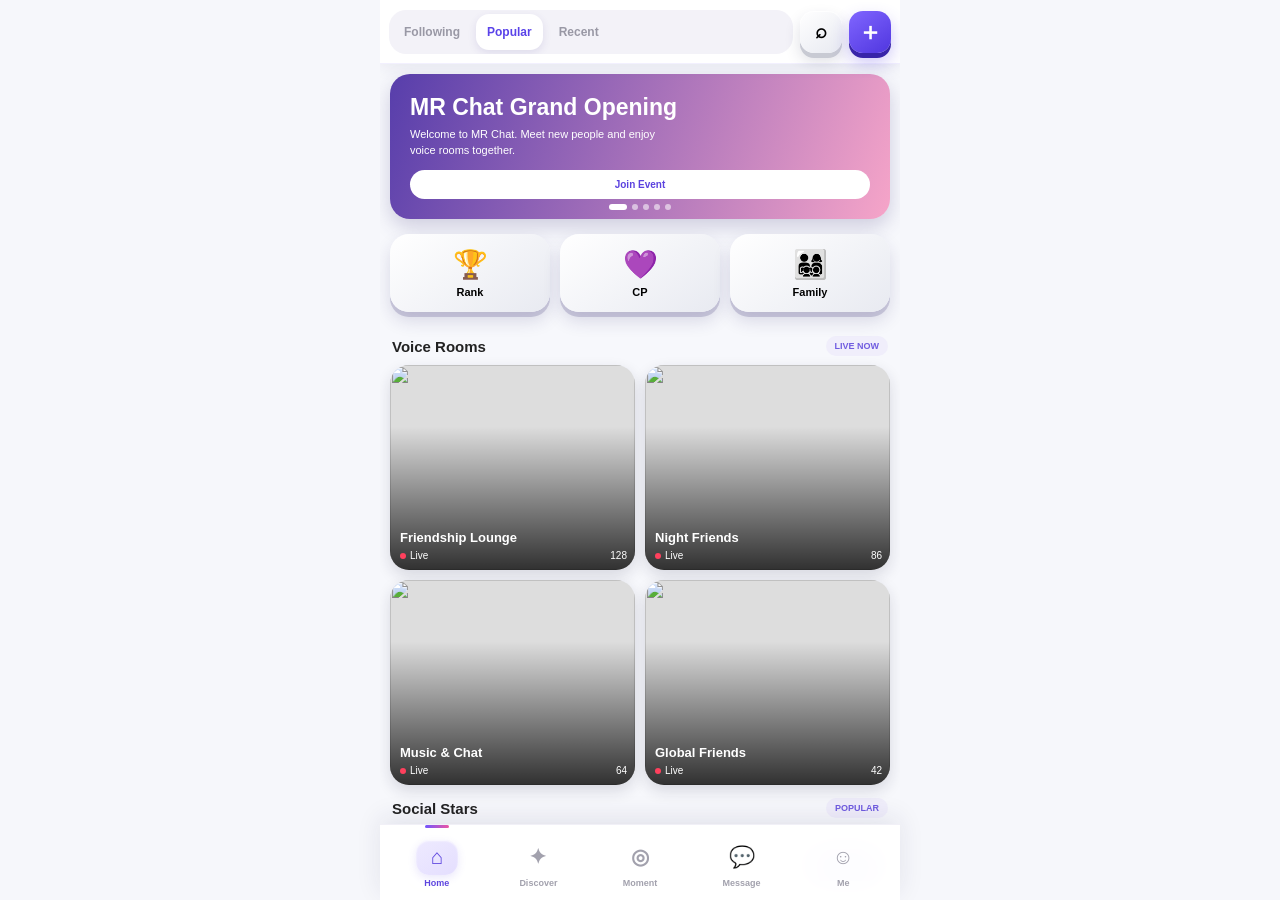
==== commit b7530db1: "Update index.html" ====
--- a/index.html
+++ b/index.html
@@ -2,909 +2,2627 @@
 <html lang="en">
 <head>
 <meta charset="UTF-8">
-<meta name="viewport" content="width=device-width, initial-scale=1.0, maximum-scale=1.0, user-scalable=no">
+<meta name="viewport" content="width=device-width,initial-scale=1.0,maximum-scale=1.0,user-scalable=no">
 <title>MR Chat</title>
 
 <style>
-*{
-  box-sizing:border-box;
-  margin:0;
-  padding:0;
-  -webkit-tap-highlight-color:transparent;
-}
-
-body{
-  font-family:Arial,Helvetica,sans-serif;
-  background:#f5f6fa;
-  color:#222;
-  overflow-x:hidden;
-}
-
-button{
-  border:0;
-  background:none;
-  font:inherit;
-}
-
-.app{
-  width:100%;
-  max-width:700px;
-  min-height:100vh;
-  margin:auto;
-  background:#f5f6fa;
-  position:relative;
-  padding-bottom:86px;
-}
-
+*{box-sizing:border-box;margin:0;padding:0;-webkit-tap-highlight-color:transparent}
+html,body{width:100%;height:100%;overflow:hidden;font-family:Arial,Helvetica,sans-serif;background:#f6f7fb;color:#222}
+button{border:0;font-family:inherit;cursor:pointer;outline:none}
+input,textarea{font-family:inherit;outline:none}
+#app{width:100%;height:100%;position:relative;overflow:hidden}
+
+.page{
+ position:absolute;inset:0;background:#f7f8fc;display:none;
+ overflow-y:auto;padding-bottom:82px
+}
+.page.show{display:block}
+
+.btn3d{
+ position:relative;border-radius:15px;background:linear-gradient(145deg,#fff,#e8eaf1);
+ box-shadow:0 5px 0 #c8cad3,0 8px 16px rgba(40,45,80,.16),
+ inset 0 1px 1px rgba(255,255,255,.95);transition:.15s
+}
+.btn3d:active{
+ transform:translateY(4px) scale(.98);
+ box-shadow:0 1px 0 #c8cad3,0 3px 8px rgba(40,45,80,.15)
+}
+.btn3d.primary{
+ color:white;background:linear-gradient(145deg,#8066ff,#5036df);
+ box-shadow:0 5px 0 #3824a9,0 9px 18px rgba(88,63,230,.32)
+}
+.btn3d.pink{
+ color:white;background:linear-gradient(145deg,#ff70a8,#ed3d82);
+ box-shadow:0 5px 0 #b7255e,0 9px 18px rgba(237,61,130,.3)
+}
+.btn3d.blue{
+ color:white;background:linear-gradient(145deg,#54caff,#1887e8);
+ box-shadow:0 5px 0 #0960ad,0 9px 18px rgba(24,135,232,.3)
+}
+.btn3d.gold{
+ color:#6a4300;background:linear-gradient(145deg,#ffe98a,#f5bb38);
+ box-shadow:0 5px 0 #bd8616,0 9px 18px rgba(230,170,45,.3)
+}
+
+/* HOME */
+.home-top{
+ height:64px;background:rgba(255,255,255,.97);display:flex;align-items:center;
+ padding:0 9px;gap:7px;position:sticky;top:0;z-index:20;
+ border-bottom:1px solid rgba(90,67,233,.08);
+ box-shadow:0 4px 15px rgba(40,35,90,.07)
+}
+.home-tabs{
+ display:flex;align-items:center;gap:5px;height:44px;padding:4px;flex:1;
+ overflow:hidden;background:#f3f2f8;border-radius:17px
+}
+.home-tab{
+ height:36px;padding:0 11px;border-radius:13px;display:flex;
+ align-items:center;justify-content:center;font-size:12px;font-weight:800;
+ color:#9998a5;white-space:nowrap;background:transparent
+}
+.home-tab.active{
+ color:#5a43e9;background:#fff;
+ box-shadow:0 3px 9px rgba(70,55,150,.12)
+}
+.top-action{
+ width:42px;height:42px;min-width:42px;display:flex;align-items:center;
+ justify-content:center;border-radius:14px;font-size:20px;font-weight:800
+}
+.top-action.primary{font-size:24px}
+
+.event-slider-wrap{padding:10px 10px 4px}
+.event-slider{
+ width:100%;height:145px;border-radius:20px;overflow:hidden;position:relative;
+ box-shadow:0 8px 20px rgba(60,50,120,.22)
+}
+.event-track{width:100%;height:100%;display:flex;transition:transform .5s}
+.event-slide{
+ min-width:100%;height:100%;position:relative;overflow:hidden;color:white
+}
+.event-slide:nth-child(1){background:linear-gradient(110deg,rgba(65,36,160,.88),rgba(245,74,144,.48)),url("https://images.unsplash.com/photo-1511632765486-a01980e01a18?auto=format&fit=crop&w=1000&q=80") center/cover}
+.event-slide:nth-child(2){background:linear-gradient(110deg,rgba(235,53,125,.86),rgba(255,181,75,.45)),url("https://images.unsplash.com/photo-1513151233558-d860c5398176?auto=format&fit=crop&w=1000&q=80") center/cover}
+.event-slide:nth-child(3){background:linear-gradient(110deg,rgba(30,90,210,.88),rgba(91,211,255,.43)),url("https://images.unsplash.com/photo-1511578314322-379afb476865?auto=format&fit=crop&w=1000&q=80") center/cover}
+.event-slide:nth-child(4){background:linear-gradient(110deg,rgba(120,45,200,.88),rgba(255,88,167,.45)),url("https://images.unsplash.com/photo-1517457373958-b7bdd4587205?auto=format&fit=crop&w=1000&q=80") center/cover}
+.event-slide:nth-child(5){background:linear-gradient(110deg,rgba(20,130,170,.88),rgba(50,220,160,.43)),url("https://images.unsplash.com/photo-1529156069898-49953e39b3ac?auto=format&fit=crop&w=1000&q=80") center/cover}
+.event-content{position:absolute;inset:0;padding:20px;display:flex;flex-direction:column;justify-content:center}
+.event-content h2{font-size:23px;margin-bottom:6px}
+.event-content p{font-size:11px;line-height:1.45;max-width:270px}
+.event-button{
+ height:33px;padding:0 16px;margin-top:11px;border-radius:17px;
+ background:white;color:#5b42df;font-weight:800;font-size:10px
+}
+.event-dots{
+ position:absolute;left:0;right:0;bottom:9px;display:flex;
+ justify-content:center;gap:5px;z-index:5
+}
+.event-dot{width:6px;height:6px;border-radius:50%;background:rgba(255,255,255,.55)}
+.event-dot.active{width:18px;border-radius:8px;background:white}
+
+.categories{
+ display:grid;grid-template-columns:repeat(3,1fr);gap:10px;padding:11px 10px
+}
+.category{
+ min-height:78px;border-radius:19px;padding:10px 7px;display:flex;
+ flex-direction:column;align-items:center;justify-content:center;
+ font-size:11px;font-weight:800;box-shadow:0 5px 0 rgba(40,30,100,.18),
+ 0 9px 17px rgba(40,35,100,.15)
+}
+.category .icon{font-size:28px;margin-bottom:5px}
+
+.section-title{
+ padding:13px 12px 9px;display:flex;align-items:center;
+ justify-content:space-between;font-size:15px;font-weight:900
+}
+.section-title span{
+ padding:5px 9px;border-radius:10px;background:#f0eefb;
+ color:#705ce0;font-size:9px
+}
+.room-grid{display:grid;grid-template-columns:1fr 1fr;gap:10px;padding:0 10px}
+.room-card{
+ height:205px;border-radius:19px;overflow:hidden;position:relative;
+ background:#ddd;box-shadow:0 6px 15px rgba(30,30,60,.14)
+}
+.room-card img{width:100%;height:100%;object-fit:cover}
+.room-overlay{position:absolute;inset:0;background:linear-gradient(transparent 30%,rgba(0,0,0,.78))}
+.room-info{position:absolute;bottom:9px;left:10px;right:8px;color:white}
+.room-name{font-weight:800;font-size:13px;margin-bottom:5px}
+.room-meta{font-size:10px;display:flex;justify-content:space-between}
+.live{display:inline-flex;align-items:center;gap:4px}
+.live-dot{width:6px;height:6px;border-radius:50%;background:#ff405d}
+
+.star-list{padding:0 10px 15px}
+.star{
+ height:76px;background:white;border-radius:18px;margin-bottom:9px;
+ display:flex;align-items:center;padding:10px;box-shadow:0 5px 13px rgba(30,30,70,.08);
+ border:1px solid #eeeef5
+}
+.star-avatar{width:55px;height:55px;border-radius:50%;object-fit:cover;border:3px solid #ffd85a}
+.star-info{flex:1;padding-left:10px}
+.star-info b{font-size:14px}
+.star-info small{display:block;color:#999;margin-top:5px;font-size:10px}
+.follow-btn{
+ min-width:72px;height:32px;padding:0 12px;border-radius:11px;color:white;
+ background:linear-gradient(145deg,#765cff,#4a30d5);font-size:10px;font-weight:800
+}
+
+/* EMPTY */
+.empty-area{
+ min-height:calc(100vh - 145px);display:flex;align-items:center;
+ justify-content:center;text-align:center;color:#aaa
+}
+.empty-box{padding:30px}
+.empty-icon{
+ width:70px;height:70px;border-radius:22px;background:#f0eff6;
+ display:flex;align-items:center;justify-content:center;
+ margin:0 auto 13px;font-size:30px;color:#aaa
+}
+.empty-box b{font-size:14px;color:#999}
+.empty-box p{font-size:10px;margin-top:6px;color:#bbb}
+
+/* BOTTOM NAV */
+.bottom-nav{
+ position:fixed;left:0;right:0;bottom:0;height:76px;padding:7px 8px 5px;
+ gap:4px;background:rgba(255,255,255,.98);backdrop-filter:blur(16px);
+ border-top:1px solid rgba(80,65,150,.08);display:flex;z-index:100;
+ box-shadow:0 -7px 24px rgba(35,30,80,.09)
+}
+.nav-item{
+ flex:1;position:relative;display:flex;flex-direction:column;
+ justify-content:center;align-items:center;color:#a2a1ad;background:transparent;
+ border-radius:16px;font-size:9px;font-weight:700;gap:3px
+}
+.nav-item .nav-icon{
+ width:42px;height:35px;display:flex;align-items:center;
+ justify-content:center;font-size:21px;border-radius:13px
+}
+.nav-item.active{color:#5d45df}
+.nav-item.active .nav-icon{
+ background:linear-gradient(145deg,#eeeaff,#e4defe);
+ box-shadow:inset 0 1px 2px rgba(255,255,255,.9),0 3px 8px rgba(90,65,220,.12)
+}
+.nav-item.active:before{
+ content:"";position:absolute;top:-7px;width:24px;height:3px;
+ border-radius:10px;background:linear-gradient(90deg,#7155ff,#ed55a2)
+}
+
+/* DISCOVER / MOMENT / MESSAGE */
+.page-header{
+ height:62px;background:white;display:flex;align-items:center;
+ justify-content:center;font-size:18px;font-weight:900;
+ position:sticky;top:0;z-index:10;box-shadow:0 3px 12px rgba(30,30,70,.06)
+}
+
+.list-wrap{padding:12px}
+.list-card{
+ background:white;border-radius:18px;margin-bottom:9px;padding:11px;
+ border:1px solid #eeeef5;box-shadow:0 4px 12px rgba(30,30,70,.06)
+}
+
+/* MOMENT */
+.moment-compose{
+ margin:12px;background:white;border-radius:19px;padding:12px;
+ border:1px solid #eeeef5;box-shadow:0 5px 15px rgba(30,30,70,.07)
+}
+.moment-compose textarea{
+ width:100%;height:75px;border:0;background:#f5f4f9;
+ border-radius:14px;padding:11px;resize:none;font-size:12px
+}
+.compose-bottom{
+ display:flex;align-items:center;justify-content:space-between;margin-top:9px
+}
+.post-moment-btn{
+ height:36px;padding:0 18px;border-radius:12px;color:white;
+ background:linear-gradient(145deg,#765cff,#4a30d5);
+ box-shadow:0 4px 0 #3421a0;font-weight:800;font-size:10px
+}
+.moment-card{
+ background:white;border-radius:19px;margin:0 12px 10px;
+ padding:12px;border:1px solid #eeeef5;
+ box-shadow:0 5px 14px rgba(30,30,70,.07)
+}
+.moment-user{display:flex;align-items:center}
+.moment-user img{
+ width:43px;height:43px;border-radius:50%;object-fit:cover
+}
+.moment-user-info{padding-left:9px;flex:1}
+.moment-user-info b{font-size:12px}
+.moment-user-info small{display:block;color:#999;font-size:9px;margin-top:4px}
+.moment-text{
+ font-size:12px;line-height:1.55;padding:10px 2px 5px
+}
+.moment-actions{
+ border-top:1px solid #f0f0f3;margin-top:7px;padding-top:8px;
+ display:flex;gap:15px;color:#888;font-size:10px
+}
+
+/* MESSAGE */
+.message-list{padding:10px}
+.message-card{
+ height:75px;background:white;border-radius:18px;margin-bottom:9px;
+ display:flex;align-items:center;padding:10px;
+ border:1px solid #eeeef5;box-shadow:0 4px 12px rgba(30,30,70,.06)
+}
+.message-icon{
+ width:53px;height:53px;border-radius:17px;display:flex;
+ align-items:center;justify-content:center;font-size:25px
+}
+.message-info{flex:1;padding-left:10px;min-width:0}
+.message-info b{font-size:13px}
+.message-info p{
+ font-size:10px;color:#999;margin-top:5px;white-space:nowrap;
+ overflow:hidden;text-overflow:ellipsis
+}
+.message-time{font-size:8px;color:#aaa}
+.unread{
+ min-width:18px;height:18px;border-radius:50%;background:#ed3d82;
+ color:white;font-size:8px;display:flex;align-items:center;justify-content:center
+}
+
+/* PROFILE */
+.profile-head{
+ padding:20px 14px 25px;color:white;
+ background:radial-gradient(circle at 90% 10%,rgba(255,255,255,.25),transparent 25%),
+ linear-gradient(135deg,#5c43dc,#d74c9b);border-radius:0 0 30px 30px
+}
+.profile-main{display:flex;align-items:center}
+.profile-avatar-wrap{position:relative}
+.profile-avatar{
+ width:78px;height:78px;border-radius:50%;border:3px solid white;object-fit:cover
+}
+.camera-btn{
+ position:absolute;right:-2px;bottom:0;width:27px;height:27px;
+ border-radius:50%;background:white;color:#5b42df;font-size:13px;
+ box-shadow:0 3px 8px rgba(0,0,0,.2)
+}
+.profile-info{padding-left:12px;flex:1}
+.profile-info h2{font-size:20px}
+.profile-info p{margin-top:5px;font-size:11px;opacity:.85}
+.edit-profile-btn{
+ padding:8px 12px;border-radius:11px;background:rgba(255,255,255,.2);
+ border:1px solid rgba(255,255,255,.35);color:white;font-size:9px;font-weight:800
+}
+.profile-stats{
+ margin-top:20px;display:grid;grid-template-columns:repeat(3,1fr);
+ text-align:center
+}
+.profile-stats b{display:block;font-size:16px}
+.profile-stats span{font-size:9px;opacity:.75}
+
+.profile-body{padding:12px}
+.profile-id-card{
+ background:white;border-radius:19px;padding:13px;margin-bottom:10px;
+ border:1px solid #eeeef5;box-shadow:0 5px 15px rgba(30,30,70,.07)
+}
+.profile-id-grid{
+ display:grid;grid-template-columns:1fr 1fr;gap:9px
+}
+.info-box{
+ background:#f7f6fa;border-radius:13px;padding:10px
+}
+.info-box small{display:block;color:#999;font-size:8px}
+.info-box b{display:block;font-size:11px;margin-top:4px}
+
+.profile-section{
+ background:white;border-radius:19px;margin-bottom:10px;
+ border:1px solid #eeeef5;overflow:hidden;
+ box-shadow:0 5px 15px rgba(30,30,70,.07)
+}
+.profile-section-title{
+ padding:13px 14px;border-bottom:1px solid #eee;
+ font-size:13px;font-weight:900;display:flex;justify-content:space-between
+}
+.profile-row{
+ min-height:55px;padding:8px 13px;display:flex;align-items:center;
+ border-bottom:1px solid #f1f1f3
+}
+.profile-row:last-child{border-bottom:0}
+.row-icon{
+ width:37px;height:37px;border-radius:11px;background:#f3f1fb;
+ display:flex;align-items:center;justify-content:center;font-size:18px;margin-right:9px
+}
+.row-content{flex:1}
+.row-content b{font-size:11px}
+.row-content small{display:block;color:#999;font-size:8px;margin-top:3px}
+.row-arrow{
+ width:25px;height:25px;border-radius:8px;background:#f3f3f7;
+ display:flex;align-items:center;justify-content:center;color:#888
+}
+
+/* FAMILY */
+.family-card{
+ margin:10px 12px;background:linear-gradient(135deg,#5d43dc,#d94d9e);
+ border-radius:20px;padding:15px;color:white;
+ box-shadow:0 8px 18px rgba(80,55,190,.22)
+}
+.family-logo{
+ width:55px;height:55px;border-radius:17px;background:rgba(255,255,255,.2);
+ display:flex;align-items:center;justify-content:center;font-size:28px
+}
+.family-info{margin-top:10px}
+.family-info b{font-size:15px}
+.family-info small{display:block;font-size:9px;opacity:.8;margin-top:4px}
+
+/* GIFT */
+.gift-mini-grid{
+ display:grid;grid-template-columns:repeat(5,1fr);gap:7px;padding:10px
+}
+.received-gift{
+ background:#f8f7fc;border-radius:12px;padding:8px;
+ text-align:center;border:1px solid #eee
+}
+.received-gift div{font-size:24px}
+.received-gift small{font-size:7px;color:#777;display:block;margin-top:3px}
+
+/* INTIMACY */
+.intimacy-card{
+ margin:10px 12px;background:white;border-radius:19px;padding:14px;
+ border:1px solid #eeeef5;box-shadow:0 5px 15px rgba(30,30,70,.07)
+}
+.cp-level-box{
+ text-align:center;padding:15px;border-radius:17px;
+ background:linear-gradient(135deg,#fff0f8,#eeeaff)
+}
+.cp-level-number{font-size:35px;font-weight:900;color:#6b4ce8}
+.cp-level-text{font-size:10px;color:#999;margin-top:3px}
+.cp-progress{
+ height:10px;background:#e4e2eb;border-radius:10px;margin-top:12px;overflow:hidden
+}
+.cp-progress i{
+ display:block;width:62%;height:100%;
+ background:linear-gradient(90deg,#6e50ee,#ed4f9c);border-radius:10px
+}
+.cp-list{margin-top:10px}
+.cp-row{
+ height:53px;border-bottom:1px solid #eee;display:flex;align-items:center
+}
+.cp-row:last-child{border-bottom:0}
+.cp-row span{flex:1;font-size:11px;font-weight:700}
+.cp-row small{font-size:9px;color:#999}
+
+.option-button{
+ width:100%;height:43px;border-radius:13px;margin-top:8px;
+ background:#f3f1fb;color:#5e47d8;font-size:11px;font-weight:800
+}
+
+/* SUPPORTER / FRIEND */
+.person-row{
+ display:flex;align-items:center;padding:10px 13px;
+ border-bottom:1px solid #eee
+}
+.person-row img{width:45px;height:45px;border-radius:50%;object-fit:cover}
+.person-info{flex:1;padding-left:9px}
+.person-info b{font-size:11px}
+.person-info small{display:block;color:#999;font-size:8px;margin-top:4px}
+.person-action{
+ padding:7px 10px;border-radius:10px;background:#f0edff;
+ color:#5b43d4;font-size:9px;font-weight:800
+}
+
+/* MODAL */
+.modal{
+ position:fixed;inset:0;z-index:700;background:rgba(0,0,0,.45);
+ display:none;align-items:flex-end;backdrop-filter:blur(2px)
+}
+.modal.show{display:flex}
+.bottom-panel{
+ width:100%;max-height:88%;background:#fff;color:#222;
+ border-radius:25px 25px 0 0;overflow-y:auto
+}
+.panel-head{
+ height:58px;display:flex;align-items:center;justify-content:space-between;
+ padding:0 15px;border-bottom:1px solid #eee;position:sticky;top:0;background:white;z-index:2
+}
+.panel-head b{font-size:17px}
+.close-panel{
+ width:38px;height:38px;border-radius:13px;background:#f1f0f6;
+ color:#5d5870;font-size:20px;font-weight:700
+}
+.form-body{padding:15px}
+.form-label{display:block;font-size:10px;color:#777;margin-bottom:6px;font-weight:800}
+.form-input,.form-textarea{
+ width:100%;border:1px solid #e6e4ed;background:#f7f6fa;
+ border-radius:13px;padding:11px;font-size:12px;margin-bottom:13px
+}
+.form-textarea{height:80px;resize:none}
+.save-btn{
+ width:100%;height:45px;border-radius:14px;background:linear-gradient(145deg,#765cff,#4a30d5);
+ color:white;font-weight:800;box-shadow:0 4px 0 #3421a0
+}
+
+/* ROOM */
+#roomScreen{
+ position:fixed;inset:0;z-index:500;display:none;overflow:hidden;color:white
+}
+#roomScreen.show{display:block}
+.room-bg{
+ position:absolute;inset:0;
+ background:radial-gradient(circle at 50% 25%,rgba(255,120,200,.35),transparent 30%),
+ radial-gradient(circle at 10% 70%,rgba(40,170,255,.28),transparent 28%),
+ linear-gradient(135deg,#26164f,#713d88 48%,#171f4a)
+}
+.room-top{
+ position:absolute;top:0;left:0;right:0;height:66px;padding:9px;
+ display:flex;align-items:center;gap:7px;z-index:5
+}
+.room-owner{display:flex;align-items:center;gap:7px;flex:1}
+.owner-avatar{width:43px;height:43px;border-radius:50%;object-fit:cover;border:2px solid white}
+.owner-name b{display:block;font-size:13px}
+.owner-name small{font-size:9px;opacity:.72}
+.room-top-btn{
+ width:39px;height:39px;border-radius:14px;display:flex;align-items:center;
+ justify-content:center;background:rgba(255,255,255,.15);
+ border:1px solid rgba(255,255,255,.23);color:white;font-size:17px
+}
+.room-welcome{
+ position:absolute;top:78px;left:12px;right:12px;text-align:center
+}
+.room-welcome span{
+ display:inline-block;background:rgba(0,0,0,.25);border-radius:20px;
+ padding:7px 13px;font-size:10px
+}
+.host-area{position:absolute;top:120px;left:0;right:0;text-align:center}
+.host-avatar{
+ width:76px;height:76px;object-fit:cover;border-radius:50%;
+ border:4px solid #ffe275
+}
+.host-name{margin-top:5px;font-size:11px;font-weight:700}
+.host-level{
+ display:inline-block;margin-top:4px;padding:3px 8px;border-radius:10px;
+ background:rgba(255,205,70,.25);font-size:8px
+}
+.seats{
+ position:absolute;top:265px;left:12px;right:12px;
+ display:grid;grid-template-columns:repeat(4,1fr);gap:17px 8px
+}
+.seat{height:80px;display:flex;flex-direction:column;align-items:center;justify-content:center}
+.seat-circle{
+ width:52px;height:52px;border-radius:50%;background:rgba(255,255,255,.12);
+ border:2px solid rgba(255,255,255,.28);display:flex;align-items:center;justify-content:center
+}
+.seat-circle img{width:100%;height:100%;border-radius:50%;object-fit:cover}
+.seat-name{font-size:8px;margin-top:7px;max-width:65px;overflow:hidden}
+.room-side{
+ position:absolute;right:10px;top:202px;display:flex;flex-direction:column;gap:10px
+}
+.side-tool{
+ width:45px;height:45px;border-radius:15px;background:rgba(255,255,255,.17);
+ border:1px solid rgba(255,255,255,.25);color:white;font-size:20px
+}
+.room-chat{
+ position:absolute;left:10px;right:65px;bottom:120px;max-height:125px;
+ overflow:hidden;display:flex;flex-direction:column;gap:6px
+}
+.chat-line{
+ width:max-content;max-width:100%;background:rgba(0,0,0,.29);
+ border-radius:13px;padding:6px 9px;font-size:10px
+}
+.room-controls{
+ position:absolute;left:0;right:0;bottom:0;height:82px;padding:10px;
+ display:flex;align-items:center;gap:9px;
+ background:linear-gradient(to top,rgba(0,0,0,.72),rgba(0,0,0,.08))
+}
+.control-btn{
+ width:45px;height:45px;border-radius:15px;color:white;
+ background:rgba(255,255,255,.15);border:1px solid rgba(255,255,255,.22);font-size:20px
+}
+.gift-main{
+ flex:1;height:50px;border-radius:17px;background:linear-gradient(145deg,#ff74b5,#ee347f);
+ color:white;font-size:12px;font-weight:800
+}
+
+/* TOAST */
+#toast{
+ position:fixed;left:50%;bottom:98px;transform:translateX(-50%) translateY(20px);
+ background:rgba(25,25,35,.92);color:white;padding:10px 16px;border-radius:14px;
+ font-size:11px;opacity:0;pointer-events:none;z-index:1000;transition:.25s
+}
+#toast.show{opacity:1;transform:translateX(-50%) translateY(0)}
+
+@media(max-width:380px){
+ .home-tabs{gap:3px}
+ .home-tab{padding:0 8px;font-size:11px}
+ .top-action{width:39px;min-width:39px;height:39px}
+ .nav-item .nav-icon{width:38px}
+}
+@media(min-width:700px){
+ .page{max-width:520px;left:50%;transform:translateX(-50%)}
+ .bottom-nav{max-width:520px;left:50%;transform:translateX(-50%)}
+ #roomScreen{max-width:520px;left:50%;right:auto;width:520px}
+}
+</style>
+</head>
+
+<body>
+<div id="app">
+
+<!-- HOME -->
+<section id="homePage" class="page show">
+
+<div class="home-top">
+ <div class="home-tabs">
+  <button class="home-tab" onclick="homeTab('following',this)">Following</button>
+  <button class="home-tab active" onclick="homeTab('popular',this)">Popular</button>
+  <button class="home-tab" onclick="homeTab('recent',this)">Recent</button>
+ </div>
+ <button class="top-action btn3d" onclick="openSearch()">⌕</button>
+ <button class="top-action btn3d primary" onclick="openCreateRoom()">＋</button>
+</div>
+
+<div id="popularContent">
+
+<div class="event-slider-wrap">
+ <div class="event-slider">
+  <div class="event-track" id="eventTrack">
+
+   <div class="event-slide">
+    <div class="event-content">
+     <h2>MR Chat Grand Opening</h2>
+     <p>Welcome to MR Chat. Meet new people and enjoy voice rooms together.</p>
+     <button class="event-button" onclick="showToast('Welcome to MR Chat!')">Join Event</button>
+    </div>
+   </div>
+
+   <div class="event-slide">
+    <div class="event-content">
+     <h2>Daily Gift Event</h2>
+     <p>Join rooms, meet friends and enjoy the daily gift activities.</p>
+     <button class="event-button" onclick="openGiftPanel()">View Gifts</button>
+    </div>
+   </div>
+
+   <div class="event-slide">
+    <div class="event-content">
+     <h2>Rank Challenge</h2>
+     <p>Take part in the Rank challenge and build your MR Chat profile.</p>
+     <button class="event-button" onclick="showToast('Rank Challenge')">Open Rank</button>
+    </div>
+   </div>
+
+   <div class="event-slide">
+    <div class="event-content">
+     <h2>CP Event</h2>
+     <p>Build your CP relationship and unlock higher CP levels.</p>
+     <button class="event-button" onclick="openIntimacy()">View CP</button>
+    </div>
+   </div>
+
+   <div class="event-slide">
+    <div class="event-content">
+     <h2>Family Party</h2>
+     <p>Join a family and enjoy special family activities together.</p>
+     <button class="event-button" onclick="showToast('Family Party')">Explore</button>
+    </div>
+   </div>
+
+  </div>
+
+  <div class="event-dots">
+   <span class="event-dot active"></span>
+   <span class="event-dot"></span>
+   <span class="event-dot"></span>
+   <span class="event-dot"></span>
+   <span class="event-dot"></span>
+  </div>
+ </div>
+</div>
+
+<div class="categories">
+ <button class="category btn3d" onclick="showToast('Rank')">
+  <div class="icon">🏆</div>Rank
+ </button>
+ <button class="category btn3d" onclick="openIntimacy()">
+  <div class="icon">💜</div>CP
+ </button>
+ <button class="category btn3d" onclick="showToast('Family')">
+  <div class="icon">👨‍👩‍👧‍👦</div>Family
+ </button>
+</div>
+
+<div class="section-title">
+ <b>Voice Rooms</b><span>LIVE NOW</span>
+</div>
+
+<div class="room-grid" id="roomGrid">
+
+ <div class="room-card" onclick="enterRoom('room1')">
+  <img src="https://images.unsplash.com/photo-1529156069898-49953e39b3ac?auto=format&fit=crop&w=600&q=80">
+  <div class="room-overlay"></div>
+  <div class="room-info">
+   <div class="room-name">Friendship Lounge</div>
+   <div class="room-meta"><span class="live"><i class="live-dot"></i>Live</span><span>128</span></div>
+  </div>
+ </div>
+
+ <div class="room-card" onclick="enterRoom('room2')">
+  <img src="https://images.unsplash.com/photo-1511632765486-a01980e01a18?auto=format&fit=crop&w=600&q=80">
+  <div class="room-overlay"></div>
+  <div class="room-info">
+   <div class="room-name">Night Friends</div>
+   <div class="room-meta"><span class="live"><i class="live-dot"></i>Live</span><span>86</span></div>
+  </div>
+ </div>
+
+ <div class="room-card" onclick="enterRoom('room3')">
+  <img src="https://images.unsplash.com/photo-1511578314322-379afb476865?auto=format&fit=crop&w=600&q=80">
+  <div class="room-overlay"></div>
+  <div class="room-info">
+   <div class="room-name">Music & Chat</div>
+   <div class="room-meta"><span class="live"><i class="live-dot"></i>Live</span><span>64</span></div>
+  </div>
+ </div>
+
+ <div class="room-card" onclick="enterRoom('room4')">
+  <img src="https://images.unsplash.com/photo-1529156069898-49953e39b3ac?auto=format&fit=crop&w=600&q=80">
+  <div class="room-overlay"></div>
+  <div class="room-info">
+   <div class="room-name">Global Friends</div>
+   <div class="room-meta"><span class="live"><i class="live-dot"></i>Live</span><span>42</span></div>
+  </div>
+ </div>
+
+</div>
+
+<div class="section-title"><b>Social Stars</b><span>POPULAR</span></div>
+
+<div class="star-list">
+
+ <div class="star">
+  <img class="star-avatar" src="https://i.pravatar.cc/150?img=47">
+  <div class="star-info">
+   <b>Emma</b>
+   <small>ID: 100028 · Level 28</small>
+  </div>
+  <button class="follow-btn" onclick="followUser(this,'Emma','100028','https://i.pravatar.cc/150?img=47')">Follow</button>
+ </div>
+
+ <div class="star">
+  <img class="star-avatar" src="https://i.pravatar.cc/150?img=12">
+  <div class="star-info">
+   <b>Sophia</b>
+   <small>ID: 100035 · Level 25</small>
+  </div>
+  <button class="follow-btn" onclick="followUser(this,'Sophia','100035','https://i.pravatar.cc/150?img=12')">Follow</button>
+ </div>
+
+</div>
+</div>
+
+<!-- FOLLOWING -->
+<div id="followingContent" style="display:none">
+ <div id="followingList"></div>
+</div>
+
+<!-- RECENT -->
+<div id="recentContent" style="display:none">
+ <div id="recentList"></div>
+</div>
+
+</section>
+
+
+<!-- DISCOVER -->
+<section id="discoverPage" class="page">
+ <div class="page-header">Discover</div>
+ <div id="discoverList" class="empty-area">
+  <div class="empty-box">
+   <div class="empty-icon">✦</div>
+   <b>Discover is Empty</b>
+   <p>New content from users will appear here.</p>
+  </div>
+ </div>
+</section>
+
+
+<!-- MOMENT -->
+<section id="momentPage" class="page">
+
+ <div class="page-header">Moment</div>
+
+ <div class="moment-compose">
+  <textarea id="momentText" placeholder="Share your moment..."></textarea>
+  <div class="compose-bottom">
+   <span style="font-size:9px;color:#aaa">Your ID will be shown with the Moment</span>
+   <button class="post-moment-btn" onclick="postMoment()">Post Moment</button>
+  </div>
+ </div>
+
+ <div id="momentList">
+  <div class="empty-area" style="min-height:55vh">
+   <div class="empty-box">
+    <div class="empty-icon">◎</div>
+    <b>No Moments Yet</b>
+    <p>User Moments will appear here.</p>
+   </div>
+  </div>
+ </div>
+
+</section>
+
+
+<!-- MESSAGE -->
+<section id="messagePage" class="page">
+
+ <div class="page-header">Message</div>
+
+ <div class="message-list">
+
+  <div class="message-card" onclick="openChat('MR Chat Reward')">
+   <div class="message-icon" style="background:#fff1c8">🏆</div>
+   <div class="message-info">
+    <b>MR Chat Reward</b>
+    <p>Congratulations! You received a new reward.</p>
+   </div>
+   <span class="unread">1</span>
+  </div>
+
+  <div class="message-card" onclick="openChat('MR Chat')">
+   <div class="message-icon" style="background:#e9e5ff">💬</div>
+   <div class="message-info">
+    <b>MR Chat</b>
+    <p>Welcome to MR Chat. System messages will appear here.</p>
+   </div>
+  </div>
+
+  <div class="message-card" onclick="openChat('Gift Notice')">
+   <div class="message-icon" style="background:#ffe5f0">🎁</div>
+   <div class="message-info">
+    <b>Gift Notice</b>
+    <p>Your received gifts and gift notifications will appear here.</p>
+   </div>
+   <span class="unread">2</span>
+  </div>
+
+ </div>
+
+ <div class="section-title">
+  <b>User Messages</b><span>CHAT</span>
+ </div>
+
+ <div id="userMessageList" class="message-list">
+  <div class="empty-area" style="min-height:40vh">
+   <div class="empty-box">
+    <div class="empty-icon">💬</div>
+    <b>No User Messages</b>
+    <p>When you chat with another user, conversations will appear here.</p>
+   </div>
+  </div>
+ </div>
+
+</section>
+
+
+<!-- ME -->
+<section id="mePage" class="page">
+
+ <div class="profile-head">
+
+  <div class="profile-main">
+
+   <div class="profile-avatar-wrap">
+    <img id="profileAvatar" class="profile-avatar" src="https://i.pravatar.cc/200?img=11">
+    <button class="camera-btn" onclick="openEditProfile()">📷</button>
+   </div>
+
+   <div class="profile-info">
+    <h2 id="profileName">MR User</h2>
+    <p id="profileBio">Welcome to MR Chat ❤️</p>
+    <small style="font-size:9px;opacity:.8">ID: <span id="profileId">100001</span></small>
+   </div>
+
+   <button class="edit-profile-btn" onclick="openEditProfile()">Edit</button>
+
+  </div>
+
+  <div class="profile-stats">
+   <div><b id="followingCount">0</b><span>Following</span></div>
+   <div><b id="friendCount">0</b><span>Friends</span></div>
+   <div><b id="receivedGiftCount">0</b><span>Gifts</span></div>
+  </div>
+
+ </div>
+
+
+ <div class="profile-body">
+
+  <!-- BASIC INFO -->
+  <div class="profile-id-card">
+   <div class="profile-id-grid">
+
+    <div class="info-box">
+     <small>PROFILE ID</small>
+     <b>100001</b>
+    </div>
+
+    <div class="info-box">
+     <small>LOCATION</small>
+     <b id="profileLocation">Bangladesh</b>
+    </div>
+
+    <div class="info-box">
+     <small>ID LEVEL</small>
+     <b>Level 12</b>
+    </div>
+
+    <div class="info-box">
+     <small>SBI / IP LEVEL</small>
+     <b>VIP 3</b>
+    </div>
+
+   </div>
+  </div>
+
+
+  <!-- MEDALS -->
+  <div class="profile-section">
+   <div class="profile-section-title">
+    <span>🏅 Medals</span>
+    <small style="color:#aaa;font-size:9px">5 Medals</small>
+   </div>
+
+   <div style="display:flex;gap:12px;padding:13px;overflow-x:auto">
+    <div style="text-align:center;min-width:52px">
+     <div style="font-size:30px">🏆</div>
+     <small style="font-size:8px;color:#888">Winner</small>
+    </div>
+    <div style="text-align:center;min-width:52px">
+     <div style="font-size:30px">💎</div>
+     <small style="font-size:8px;color:#888">Diamond</small>
+    </div>
+    <div style="text-align:center;min-width:52px">
+     <div style="font-size:30px">🔥</div>
+     <small style="font-size:8px;color:#888">Active</small>
+    </div>
+    <div style="text-align:center;min-width:52px">
+     <div style="font-size:30px">⭐</div>
+     <small style="font-size:8px;color:#888">Star</small>
+    </div>
+    <div style="text-align:center;min-width:52px">
+     <div style="font-size:30px">🎖️</div>
+     <small style="font-size:8px;color:#888">Elite</small>
+    </div>
+   </div>
+  </div>
+
+
+  <!-- FAMILY -->
+  <div id="familySection" class="profile-section">
+   <div class="profile-section-title">
+    <span>👨‍👩‍👧‍👦 Family</span>
+   </div>
+
+   <div id="familyContent">
+    <div class="family-card">
+     <div class="family-logo">👥</div>
+     <div class="family-info">
+      <b>Not Joined Yet</b>
+      <small>When you join a Family, its name and logo will appear here.</small>
+     </div>
+    </div>
+   </div>
+  </div>
+
+
+  <!-- MOMENT -->
+  <div class="profile-section">
+   <div class="profile-row" onclick="switchPage('momentPage',document.querySelectorAll('.nav-item')[2])">
+    <div class="row-icon">📸</div>
+    <div class="row-content">
+     <b>Post Moment</b>
+     <small>Share your latest Moment with other users</small>
+    </div>
+    <div class="row-arrow">›</div>
+   </div>
+  </div>
+
+
+  <!-- GIFTS -->
+  <div class="profile-section">
+   <div class="profile-section-title">
+    <span>🎁 Received Gifts</span>
+    <small id="giftTotalText" style="color:#aaa;font-size:9px">0 Gifts</small>
+   </div>
+
+   <div id="profileGiftGrid" class="gift-mini-grid">
+
+    <div class="received-gift"><div>🌹</div><small>Rose × 0</small></div>
+    <div class="received-gift"><div>💎</div><small>Diamond × 0</small></div>
+    <div class="received-gift"><div>❤️</div><small>Heart × 0</small></div>
+    <div class="received-gift"><div>🎁</div><small>Gift × 0</small></div>
+    <div class="received-gift"><div>👑</div><small>Crown × 0</small></div>
+
+   </div>
+  </div>
+
+
+  <!-- FRAME -->
+  <div class="profile-section">
+
+   <div class="profile-section-title">
+    <span>🖼️ Profile Frame</span>
+   </div>
+
+   <div class="profile-row">
+    <div class="row-icon">✨</div>
+    <div class="row-content">
+     <b>Current Frame</b>
+     <small>Classic MR Chat Frame</small>
+    </div>
+    <button class="person-action" onclick="showToast('Frame collection')">View</button>
+   </div>
+
+   <div class="profile-row">
+    <div class="row-icon">💫</div>
+    <div class="row-content">
+     <b>Bracelet / Decoration</b>
+     <small>Profile decorations will appear here</small>
+    </div>
+    <div class="row-arrow">›</div>
+   </div>
+
+  </div>
+
+
+  <!-- INTIMACY -->
+  <div class="profile-section">
+
+   <div class="profile-row" onclick="openIntimacy()">
+    <div class="row-icon">💜</div>
+    <div class="row-content">
+     <b>Intimacy</b>
+     <small>CP Store · Couple · CP Level 1–15</small>
+    </div>
+    <div class="row-arrow">›</div>
+   </div>
+
+  </div>
+
+
+  <!-- SUPPORTER -->
+  <div class="profile-section">
+
+   <div class="profile-section-title">
+    <span>💝 Supporters</span>
+    <small style="font-size:9px;color:#aaa">Gift Senders</small>
+   </div>
+
+   <div id="supporterList">
+    <div class="person-row">
+     <img src="https://i.pravatar.cc/150?img=33">
+     <div class="person-info">
+      <b>Alex</b>
+      <small>ID: 200031 · Gift Supporter</small>
+     </div>
+     <button class="person-action">Visit</button>
+    </div>
+
+    <div class="person-row">
+     <img src="https://i.pravatar.cc/150?img=44">
+     <div class="person-info">
+      <b>Daniel</b>
+      <small>ID: 200045 · Gift Supporter</small>
+     </div>
+     <button class="person-action">Visit</button>
+    </div>
+   </div>
+
+  </div>
+
+
+  <!-- FRIENDS -->
+  <div class="profile-section">
+
+   <div class="profile-section-title">
+    <span>👥 Friends</span>
+    <small id="friendTitleCount" style="font-size:9px;color:#aaa">0 Friends</small>
+   </div>
+
+   <div id="friendList">
+    <div style="padding:20px;text-align:center;color:#aaa;font-size:10px">
+     No Friends Yet
+    </div>
+   </div>
+
+   <button class="option-button" onclick="openFriendAdd()">＋ Add Friend</button>
+
+  </div>
+
+
+  <!-- OTHER PROFILE OPTIONS -->
+  <div class="profile-section">
+
+   <div class="profile-row" onclick="openEditProfile()">
+    <div class="row-icon">✏️</div>
+    <div class="row-content">
+     <b>Edit Profile</b>
+     <small>Photo, name, birthday, bio and location</small>
+    </div>
+    <div class="row-arrow">›</div>
+   </div>
+
+   <div class="profile-row" onclick="showToast('Settings')">
+    <div class="row-icon">⚙️</div>
+    <div class="row-content">
+     <b>Settings</b>
+     <small>MR Chat account and app settings</small>
+    </div>
+    <div class="row-arrow">›</div>
+   </div>
+
+  </div>
+
+ </div>
+</section>
+
+
+<!-- BOTTOM NAV -->
+<div class="bottom-nav">
+
+ <button class="nav-item active" onclick="switchPage('homePage',this)">
+  <div class="nav-icon">⌂</div>Home
+ </button>
+
+ <button class="nav-item" onclick="switchPage('discoverPage',this)">
+  <div class="nav-icon">✦</div>Discover
+ </button>
+
+ <button class="nav-item" onclick="switchPage('momentPage',this)">
+  <div class="nav-icon">◎</div>Moment
+ </button>
+
+ <button class="nav-item" onclick="switchPage('messagePage',this)">
+  <div class="nav-icon">💬</div>Message
+ </button>
+
+ <button class="nav-item" onclick="switchPage('mePage',this)">
+  <div class="nav-icon">☺</div>Me
+ </button>
+
+</div>
+
+
+<!-- EDIT PROFILE MODAL -->
+<div id="editProfileModal" class="modal">
+
+ <div class="bottom-panel">
+
+  <div class="panel-head">
+   <b>Edit Profile</b>
+   <button class="close-panel" onclick="closeEditProfile()">×</button>
+  </div>
+
+  <div class="form-body">
+
+   <label class="form-label">Profile Photo URL</label>
+   <input id="editPhoto" class="form-input" placeholder="Paste image URL">
+
+   <label class="form-label">Name</label>
+   <input id="editName" class="form-input" placeholder="Your name">
+
+   <label class="form-label">Birthday</label>
+   <input id="editBirthday" class="form-input" type="date">
+
+   <label class="form-label">Bio</label>
+   <textarea id="editBio" class="form-textarea" placeholder="Write your bio"></textarea>
+
+   <label class="form-label">Location</label>
+   <input id="editLocation" class="form-input" placeholder="Your location">
+
+   <button class="save-btn" onclick="saveProfile()">Save Profile</button>
+
+  </div>
+
+ </div>
+</div>
+
+
+<!-- INTIMACY MODAL -->
+<div id="intimacyModal" class="modal">
+
+ <div class="bottom-panel">
+
+  <div class="panel-head">
+   <b>💜 Intimacy</b>
+   <button class="close-panel" onclick="closeIntimacy()">×</button>
+  </div>
+
+  <div class="intimacy-card">
+
+   <div class="cp-level-box">
+    <div class="cp-level-number" id="cpLevelNumber">8</div>
+    <div class="cp-level-text">Current CP Level</div>
+
+    <div class="cp-progress">
+     <i></i>
+    </div>
+
+    <div style="font-size:9px;color:#999;margin-top:7px">
+     CP Level 8 / 15
+    </div>
+   </div>
+
+   <button class="option-button" onclick="showToast('Opening CP Store')">
+    🛍️ CP Store
+   </button>
+
+   <button class="option-button" onclick="showToast('Couple system')">
+    💑 CP Couple
+   </button>
+
+   <div class="cp-list">
+
+    <div class="cp-row">
+     <span>CP Level 1</span><small>New Couple</small>
+    </div>
+
+    <div class="cp-row">
+     <span>CP Level 2</span><small>Growing</small>
+    </div>
+
+    <div class="cp-row">
+     <span>CP Level 3</span><small>Friends</small>
+    </div>
+
+    <div class="cp-row">
+     <span>CP Level 4</span><small>Close</small>
+    </div>
+
+    <div class="cp-row">
+     <span>CP Level 5</span><small>Special</small>
+    </div>
+
+    <div class="cp-row">
+     <span>CP Level 6</span><small>Lovely</small>
+    </div>
+
+    <div class="cp-row">
+     <span>CP Level 7</span><small>Sweet</small>
+    </div>
+
+    <div class="cp-row">
+     <span>CP Level 8</span><small>Current Level</small>
+    </div>
+
+    <div class="cp-row">
+     <span>CP Level 9</span><small>Premium</small>
+    </div>
+
+    <div class="cp-row">
+     <span>CP Level 10</span><small>Super</small>
+    </div>
+
+    <div class="cp-row">
+     <span>CP Level 11</span><small>Elite</small>
+    </div>
+
+    <div class="cp-row">
+     <span>CP Level 12</span><small>Royal</small>
+    </div>
+
+    <div class="cp-row">
+     <span>CP Level 13</span><small>Diamond</small>
+    </div>
+
+    <div class="cp-row">
+     <span>CP Level 14</span><small>Legend</small>
+    </div>
+
+    <div class="cp-row">
+     <span>CP Level 15</span><small>Maximum</small>
+    </div>
+
+   </div>
+
+  </div>
+
+ </div>
+</div>
+
+
+<!-- FRIEND ADD MODAL -->
+<div id="friendModal" class="modal">
+
+ <div class="bottom-panel">
+
+  <div class="panel-head">
+   <b>👥 Add Friend</b>
+   <button class="close-panel" onclick="closeFriendAdd()">×</button>
+  </div>
+
+  <div class="form-body">
+
+   <p style="font-size:11px;color:#888;line-height:1.6;margin-bottom:14px">
+    Add friends using the same basic relationship idea as CP.
+    This demo version lets you send a friend request.
+   </p>
+
+   <label class="form-label">User ID</label>
+   <input id="friendIdInput" class="form-input" placeholder="Enter User ID">
+
+   <button class="save-btn" onclick="addFriendById()">Send Friend Request</button>
+
+  </div>
+
+ </div>
+</div>
+
+
+<!-- CREATE ROOM -->
+<div id="createModal" class="modal">
+
+ <div class="bottom-panel">
+
+  <div class="panel-head">
+   <b>Create Room</b>
+   <button class="close-panel" onclick="closeCreateRoom()">×</button>
+  </div>
+
+  <div class="form-body">
+
+   <label class="form-label">Room Name</label>
+   <input id="newRoomName" class="form-input" placeholder="Enter room name">
+
+   <label class="form-label">Room Notice</label>
+   <textarea id="newRoomNotice" class="form-textarea" placeholder="Room welcome message"></textarea>
+
+   <button class="save-btn" onclick="createRoom()">Create Room</button>
+
+  </div>
+
+ </div>
+</div>
+
+
+<!-- SEARCH -->
+<div id="searchPanel" style="
+ position:fixed;inset:0;background:#f7f8fc;z-index:300;
+ display:none;overflow-y:auto">
+
+ <div style="
+ height:64px;background:white;display:flex;align-items:center;
+ padding:9px 10px;gap:8px;position:sticky;top:0;z-index:3;
+ box-shadow:0 3px 12px rgba(30,30,70,.06)">
+
+  <button class="btn3d" style="width:42px;height:42px;font-size:22px"
+   onclick="closeSearch()">‹</button>
+
+  <input id="searchInput" class="form-input"
+   style="margin:0;height:44px;border:0"
+   placeholder="Search users or rooms"
+   oninput="performSearch()">
+
+ </div>
+
+ <div id="searchResults" style="padding:12px"></div>
+
+</div>
+
+
+<!-- GIFT MODAL -->
+<div id="giftModal" class="modal">
+
+ <div class="bottom-panel">
+
+  <div class="panel-head">
+   <b>🎁 Gifts</b>
+   <button class="close-panel" onclick="closeGiftPanel()">×</button>
+  </div>
+
+  <div class="gift-mini-grid">
+
+   <button class="received-gift" onclick="sendGiftDemo('🌹','Rose',10)">
+    <div>🌹</div><small>Rose · 10</small>
+   </button>
+
+   <button class="received-gift" onclick="sendGiftDemo('❤️','Heart',25)">
+    <div>❤️</div><small>Heart · 25</small>
+   </button>
+
+   <button class="received-gift" onclick="sendGiftDemo('💎','Diamond',100)">
+    <div>💎</div><small>Diamond · 100</small>
+   </button>
+
+   <button class="received-gift" onclick="sendGiftDemo('🎁','Gift',250)">
+    <div>🎁</div><small>Gift · 250</small>
+   </button>
+
+   <button class="received-gift" onclick="sendGiftDemo('👑','Crown',500)">
+    <div>👑</div><small>Crown · 500</small>
+   </button>
+
+  </div>
+
+  <div style="padding:12px;font-size:10px;color:#888">
+   Coin Balance: <b id="giftBalance" style="color:#e99d16">12,580</b>
+  </div>
+
+ </div>
+</div>
+
+
+<!-- ROOM -->
+<div id="roomScreen">
+
+ <div class="room-bg"></div>
+
+ <div class="room-top">
+
+  <button class="room-top-btn" onclick="leaveRoom()">‹</button>
+
+  <div class="room-owner">
+   <img class="owner-avatar" src="https://i.pravatar.cc/150?img=11">
+   <div class="owner-name">
+    <b id="roomTitle">Friendship Lounge</b>
+    <small>MR Chat Room</small>
+   </div>
+  </div>
+
+  <button class="room-top-btn" onclick="openRoomSettings()">⚙</button>
+
+ </div>
+
+ <div class="room-welcome">
+  <span id="roomNotice">Welcome to MR Chat — Be kind and have fun!</span>
+ </div>
+
+ <div class="host-area">
+  <img class="host-avatar" src="https://i.pravatar.cc/150?img=11">
+  <div class="host-name">MR Host</div>
+  <span class="host-level">Level 30</span>
+ </div>
+
+ <div class="seats">
+
+  <div class="seat">
+   <div class="seat-circle"><img src="https://i.pravatar.cc/100?img=12"></div>
+   <div class="seat-name">Emma</div>
+  </div>
+
+  <div class="seat">
+   <div class="seat-circle"><img src="https://i.pravatar.cc/100?img=22"></div>
+   <div class="seat-name">Alex</div>
+  </div>
+
+  <div class="seat">
+   <div class="seat-circle"><img src="https://i.pravatar.cc/100?img=33"></div>
+   <div class="seat-name">Daniel</div>
+  </div>
+
+  <div class="seat">
+   <div class="seat-circle">＋</div>
+   <div class="seat-name">Seat 4</div>
+  </div>
+
+  <div class="seat">
+   <div class="seat-circle">＋</div>
+   <div class="seat-name">Seat 5</div>
+  </div>
+
+  <div class="seat">
+   <div class="seat-circle">＋</div>
+   <div class="seat-name">Seat 6</div>
+  </div>
+
+  <div class="seat">
+   <div class="seat-circle">＋</div>
+   <div class="seat-name">Seat 7</div>
+  </div>
+
+  <div class="seat">
+   <div class="seat-circle">＋</div>
+   <div class="seat-name">Seat 8</div>
+  </div>
+
+ </div>
+
+ <div class="room-side">
+  <button class="side-tool" onclick="showToast('Room members')">👥</button>
+  <button class="side-tool" onclick="showToast('Share room')">↗</button>
+ </div>
+
+ <div class="room-chat" id="roomChat">
+  <div class="chat-line"><b>MR User:</b> Welcome everyone 👋</div>
+  <div class="chat-line"><b>Emma:</b> Hello ❤️</div>
+ </div>
+
+ <div class="room-controls">
+
+  <button id="micBtn" class="control-btn" onclick="toggleMic()">🎙</button>
+
+  <button id="speakerBtn" class="control-btn" onclick="toggleSpeaker()">🔊</button>
+
+  <button class="gift-main" onclick="openGiftPanel()">🎁 Send Gift</button>
+
+  <button class="control-btn" onclick="showToast('Chat opened')">💬</button>
+
+ </div>
+
+</div>
+
+
+<!-- ROOM SETTINGS -->
+<div id="settingsModal" class="modal">
+
+ <div class="bottom-panel">
+
+  <div class="panel-head">
+   <b>Room Settings</b>
+   <button class="close-panel" onclick="closeRoomSettings()">×</button>
+  </div>
+
+  <div class="profile-section" style="margin:10px">
+
+   <div class="profile-row">
+    <div class="row-icon">🔒</div>
+    <div class="row-content">
+     <b>Room Privacy</b>
+     <small>Control who can enter the room</small>
+    </div>
+    <div class="row-arrow">›</div>
+   </div>
+
+   <div class="profile-row">
+    <div class="row-icon">🎙</div>
+    <div class="row-content">
+     <b>Voice Permission</b>
+     <small>Manage microphone permission</small>
+    </div>
+    <div class="row-arrow">›</div>
+   </div>
+
+   <div class="profile-row">
+    <div class="row-icon">🔔</div>
+    <div class="row-content">
+     <b>Room Notifications</b>
+     <small>Receive room updates</small>
+    </div>
+    <div class="row-arrow">›</div>
+   </div>
+
+  </div>
+
+ </div>
+</div>
+
+
+<div id="toast"></div>
+
+</div>
+
+
+<script>
 /* =========================
-   TOP PROFILE AREA
+   GLOBAL DATA
 ========================= */
 
-.profile-top{
-  min-height:465px;
-  padding:30px 22px 18px;
-  position:relative;
-  background:
-    radial-gradient(circle at 20% 15%,rgba(255,255,255,.45),transparent 28%),
-    linear-gradient(180deg,#a8eaf0 0%,#d9f7f5 42%,#f5f6fa 100%);
-}
-
-.status-space{
-  height:55px;
-}
-
-.profile-main{
-  display:flex;
-  align-items:center;
-  gap:25px;
-  padding:25px 25px 0;
-}
-
-.avatar{
-  width:126px;
-  height:126px;
-  border-radius:50%;
-  object-fit:cover;
-  border:2px solid rgba(255,255,255,.9);
-  box-shadow:0 4px 14px rgba(0,0,0,.12);
-}
-
-.profile-info{
-  flex:1;
-  min-width:0;
-}
-
-.profile-name{
-  font-size:29px;
-  font-weight:700;
-  color:#222;
-  white-space:nowrap;
-  overflow:hidden;
-  text-overflow:ellipsis;
-}
-
-.profile-id{
-  margin-top:22px;
-  font-size:20px;
-  color:#929292;
-}
-
-.switch-icon{
-  position:absolute;
-  right:28px;
-  top:215px;
-  color:#aaa;
-  font-size:29px;
-  transform:rotate(90deg);
-}
-
-.stats{
-  display:flex;
-  align-items:center;
-  justify-content:center;
-  margin-top:55px;
-}
-
-.stat{
-  width:145px;
-  text-align:center;
-}
-
-.stat-number{
-  font-size:30px;
-  font-weight:700;
-}
-
-.stat-label{
-  margin-top:8px;
-  font-size:21px;
-  color:#999;
-}
-
-.stat-divider{
-  width:1px;
-  height:38px;
-  background:#ddd;
-}
-
-.family-logo{
-  width:92px;
-  height:92px;
-  object-fit:contain;
-  margin-left:auto;
-}
+let coins=12580;
+let createdRooms=0;
+let currentEvent=0;
+
+let followingUsers=[];
+let recentItems=[];
+let moments=[];
+let friends=[];
+let receivedGifts=[];
+
+let profile={
+ name:"MR User",
+ id:"100001",
+ photo:"https://i.pravatar.cc/200?img=11",
+ birthday:"",
+ bio:"Welcome to MR Chat ❤️",
+ location:"Bangladesh"
+};
+
 
 /* =========================
-   WALLET / STORE
+   PAGE NAVIGATION
 ========================= */
 
-.wallet-store{
-  display:grid;
-  grid-template-columns:1fr 1fr;
-  gap:11px;
-  padding:0 22px;
-  margin-top:-2px;
-  position:relative;
-  z-index:3;
-}
-
-.big-card{
-  height:128px;
-  border-radius:23px;
-  padding:27px 28px;
-  color:white;
-  position:relative;
-  overflow:hidden;
-}
-
-.big-card:after{
-  content:"";
-  position:absolute;
-  width:160px;
-  height:160px;
-  right:-50px;
-  bottom:-75px;
-  background:rgba(255,255,255,.10);
-  border-radius:50%;
-}
-
-.wallet{
-  background:
-    radial-gradient(circle at 20% 20%,rgba(255,255,255,.16),transparent 25%),
-    linear-gradient(135deg,#ff6848,#ff9d43);
-}
-
-.store{
-  background:
-    radial-gradient(circle at 20% 20%,rgba(255,255,255,.16),transparent 25%),
-    linear-gradient(135deg,#43aeea,#59c7ee);
-}
-
-.big-title{
-  font-size:29px;
-  font-weight:400;
-  position:relative;
-  z-index:2;
-}
-
-.coin{
-  margin-top:12px;
-  font-size:23px;
-  position:relative;
-  z-index:2;
-}
-
-.big-icon{
-  position:absolute;
-  right:17px;
-  top:28px;
-  font-size:58px;
-  z-index:2;
-}
+function switchPage(pageId,btn){
+
+ document.querySelectorAll('.page').forEach(p=>p.classList.remove('show'));
+
+ const page=document.getElementById(pageId);
+
+ if(page){
+  page.classList.add('show');
+  page.scrollTop=0;
+ }
+
+ document.querySelectorAll('.nav-item').forEach(n=>n.classList.remove('active'));
+
+ if(btn) btn.classList.add('active');
+
+ if(pageId==="mePage") updateProfileUI();
+ if(pageId==="momentPage") renderMoments();
+ if(pageId==="messagePage") renderUserMessages();
+}
+
 
 /* =========================
-   MENU CARDS
+   HOME TABS
 ========================= */
 
-.menu-card{
-  margin:23px 22px 0;
-  background:#fff;
-  border-radius:24px;
-  overflow:hidden;
-}
-
-.menu-row{
-  min-height:96px;
-  display:flex;
-  align-items:center;
-  padding:0 30px;
-  gap:27px;
-}
-
-.menu-icon{
-  width:43px;
-  text-align:center;
-  font-size:35px;
-  flex-shrink:0;
-}
-
-.menu-title{
-  font-size:28px;
-  font-weight:400;
-  flex:1;
-}
-
-.menu-right{
-  display:flex;
-  align-items:center;
-  gap:18px;
-}
-
-.badge-img{
-  height:36px;
-  max-width:105px;
-  object-fit:contain;
-}
-
-.arrow{
-  font-size:36px;
-  font-weight:300;
-  color:#b8b8b8;
-}
-
-/* colored emoji icons */
-
-.gold{color:#ffb300}
-.purple{color:#8c6bed}
-.pink{color:#f33188}
-.blue{color:#28b6e9}
-.orange{color:#ff8c00}
-.green{color:#4edb72}
-
-/* =========================
-   LOWER MENU
-========================= */
-
-.lower-card{
-  margin-top:23px;
-  margin-bottom:20px;
-}
-
-/* =========================
-   BOTTOM NAV
-========================= */
-
-.bottom-nav{
-  position:fixed;
-  bottom:0;
-  left:50%;
-  transform:translateX(-50%);
-  width:100%;
-  max-width:700px;
-  height:86px;
-  background:rgba(255,255,255,.96);
-  border-top:1px solid #eee;
-  display:grid;
-  grid-template-columns:repeat(5,1fr);
-  z-index:50;
-  padding-bottom:7px;
-}
-
-.nav-item{
-  display:flex;
-  flex-direction:column;
-  align-items:center;
-  justify-content:center;
-  color:#cbd0da;
-  font-size:12px;
-  gap:5px;
-}
-
-.nav-icon{
-  font-size:32px;
-  line-height:1;
-}
-
-.nav-item.active{
-  color:#8d8dff;
-}
-
-.nav-item.active .nav-icon{
-  background:linear-gradient(135deg,#45d8ff,#b451ff);
-  -webkit-background-clip:text;
-  -webkit-text-fill-color:transparent;
-}
-
-/* =========================
-   MODAL
-========================= */
-
-.modal-bg{
-  display:none;
-  position:fixed;
-  inset:0;
-  background:rgba(0,0,0,.45);
-  z-index:100;
-  align-items:flex-end;
-  justify-content:center;
-}
-
-.modal-bg.show{
-  display:flex;
-}
-
-.modal{
-  width:100%;
-  max-width:700px;
-  background:#fff;
-  border-radius:25px 25px 0 0;
-  padding:25px;
-  animation:up .25s ease;
-}
-
-@keyframes up{
-  from{transform:translateY(100%)}
-  to{transform:translateY(0)}
-}
-
-.modal h2{
-  font-size:24px;
-  margin-bottom:20px;
-}
-
-.input{
-  width:100%;
-  padding:15px;
-  border:1px solid #ddd;
-  border-radius:13px;
-  margin-bottom:13px;
-  font-size:16px;
-}
-
-.save-btn{
-  width:100%;
-  padding:15px;
-  border-radius:15px;
-  background:#6d8cff;
-  color:#fff;
-  font-size:17px;
-}
+function homeTab(type,btn){
+
+ document.querySelectorAll('.home-tab').forEach(x=>x.classList.remove('active'));
+ btn.classList.add('active');
+
+ document.getElementById('popularContent').style.display='none';
+ document.getElementById('followingContent').style.display='none';
+ document.getElementById('recentContent').style.display='none';
+
+ if(type==="popular")
+  document.getElementById('popularContent').style.display='block';
+
+ if(type==="following"){
+  document.getElementById('followingContent').style.display='block';
+  renderFollowing();
+ }
+
+ if(type==="recent"){
+  document.getElementById('recentContent').style.display='block';
+  renderRecent();
+ }
+}
+
 
 /* =========================
    TOAST
 ========================= */
 
-.toast{
-  position:fixed;
-  left:50%;
-  bottom:105px;
-  transform:translateX(-50%);
-  background:rgba(30,30,30,.88);
-  color:#fff;
-  padding:12px 20px;
-  border-radius:25px;
-  z-index:200;
-  display:none;
-}
-
-.toast.show{
-  display:block;
-}
+let toastTimer;
+
+function showToast(message){
+
+ const toast=document.getElementById('toast');
+
+ toast.innerText=message;
+ toast.classList.add('show');
+
+ clearTimeout(toastTimer);
+
+ toastTimer=setTimeout(()=>{
+  toast.classList.remove('show');
+ },1800);
+}
+
 
 /* =========================
-   RESPONSIVE
+   EVENT SLIDER
 ========================= */
 
-@media(max-width:500px){
-
-  .profile-top{
-    min-height:460px;
+function showEvent(index){
+
+ const track=document.getElementById('eventTrack');
+ const dots=document.querySelectorAll('.event-dot');
+
+ if(!track)return;
+
+ currentEvent=index;
+
+ track.style.transform="translateX(-"+(index*100)+"%)";
+
+ dots.forEach((dot,i)=>{
+  dot.classList.toggle('active',i===index);
+ });
+}
+
+setInterval(()=>{
+ currentEvent++;
+
+ if(currentEvent>=5)
+  currentEvent=0;
+
+ showEvent(currentEvent);
+},4000);
+
+
+/* =========================
+   FOLLOWING
+========================= */
+
+function followUser(btn,name,id,img){
+
+ const exists=followingUsers.some(x=>x.id===id);
+
+ if(!exists){
+
+  followingUsers.push({
+   name:name,
+   id:id,
+   img:img
+  });
+
+  btn.innerText="Following";
+
+  showToast("Following "+name);
+
+ }else{
+
+  followingUsers=followingUsers.filter(x=>x.id!==id);
+
+  btn.innerText="Follow";
+
+  showToast("Unfollowed");
+ }
+
+ updateFollowingCount();
+ renderFollowing();
+}
+
+
+function renderFollowing(){
+
+ const box=document.getElementById('followingList');
+
+ if(!box)return;
+
+ if(followingUsers.length===0){
+
+  box.innerHTML=`
+  <div class="empty-area">
+   <div class="empty-box">
+    <div class="empty-icon">♡</div>
+    <b>No Following</b>
+    <p>People you follow will appear here.</p>
+   </div>
+  </div>`;
+
+  return;
+ }
+
+ box.innerHTML="";
+
+ followingUsers.forEach(user=>{
+
+  const card=document.createElement('div');
+
+  card.className="list-card";
+
+  card.innerHTML=`
+   <div class="person-row" style="border:0;padding:0">
+    <img src="${user.img}">
+    <div class="person-info">
+     <b>${user.name}</b>
+     <small>ID: ${user.id}</small>
+    </div>
+    <button class="person-action"
+     onclick="visitUser('${user.name}','${user.id}','${user.img}')">
+     Visit
+    </button>
+   </div>`;
+
+  box.appendChild(card);
+ });
+}
+
+
+function updateFollowingCount(){
+
+ document.getElementById('followingCount').innerText=followingUsers.length;
+}
+
+
+/* =========================
+   RECENT
+========================= */
+
+function addRecent(name,id,img,type){
+
+ recentItems=recentItems.filter(x=>x.id!==id);
+
+ recentItems.unshift({
+  name:name,
+  id:id,
+  img:img,
+  type:type
+ });
+
+ if(recentItems.length>30)
+  recentItems=recentItems.slice(0,30);
+}
+
+
+function renderRecent(){
+
+ const box=document.getElementById('recentList');
+
+ if(!box)return;
+
+ if(recentItems.length===0){
+
+  box.innerHTML=`
+  <div class="empty-area">
+   <div class="empty-box">
+    <div class="empty-icon">◷</div>
+    <b>No Recent Visits</b>
+    <p>Users and rooms you visit will appear here.</p>
+   </div>
+  </div>`;
+
+  return;
+ }
+
+ box.innerHTML="";
+
+ recentItems.forEach(item=>{
+
+  const card=document.createElement('div');
+
+  card.className="list-card";
+
+  card.innerHTML=`
+   <div class="person-row" style="border:0;padding:0">
+    <img src="${item.img}">
+    <div class="person-info">
+     <b>${item.name}</b>
+     <small>${item.type} · ID: ${item.id}</small>
+    </div>
+    <button class="person-action"
+     onclick="visitAgain('${item.name}','${item.id}','${item.img}','${item.type}')">
+     Visit
+    </button>
+   </div>`;
+
+  box.appendChild(card);
+ });
+}
+
+
+function visitUser(name,id,img){
+
+ addRecent(name,id,img,"User");
+
+ showToast("Visiting "+name+" · ID: "+id);
+
+ renderRecent();
+}
+
+
+function visitAgain(name,id,img,type){
+
+ addRecent(name,id,img,type);
+
+ showToast("Visiting "+name+" · ID: "+id);
+
+ renderRecent();
+}
+
+
+/* =========================
+   SEARCH
+========================= */
+
+function openSearch(){
+
+ const panel=document.getElementById('searchPanel');
+
+ panel.style.display="block";
+
+ document.getElementById('searchInput').value="";
+
+ document.getElementById('searchResults').innerHTML=
+ '<p style="text-align:center;color:#999;padding:25px;font-size:12px">Search users or rooms</p>';
+
+ setTimeout(()=>{
+  document.getElementById('searchInput').focus();
+ },150);
+}
+
+
+function closeSearch(){
+
+ document.getElementById('searchPanel').style.display="none";
+}
+
+
+function performSearch(){
+
+ const value=document.getElementById('searchInput').value.trim().toLowerCase();
+
+ const box=document.getElementById('searchResults');
+
+ if(!value){
+
+  box.innerHTML=
+   '<p style="text-align:center;color:#999;padding:25px;font-size:12px">Search users or rooms</p>';
+
+  return;
+ }
+
+ const results=[
+
+  {
+   name:"Emma",
+   id:"100028",
+   info:"User · Level 28",
+   img:"https://i.pravatar.cc/150?img=47",
+   type:"User"
+  },
+
+  {
+   name:"Sophia",
+   id:"100035",
+   info:"User · Level 25",
+   img:"https://i.pravatar.cc/150?img=12",
+   type:"User"
+  },
+
+  {
+   name:"Friendship Lounge",
+   id:"882013",
+   info:"Voice Room · 128 users",
+   img:"https://images.unsplash.com/photo-1529156069898-49953e39b3ac?auto=format&fit=crop&w=200&q=80",
+   type:"Room"
   }
 
-  .profile-main{
-    padding:20px 25px 0;
-    gap:20px;
-  }
-
-  .avatar{
-    width:126px;
-    height:126px;
-  }
-
-  .profile-name{
-    font-size:27px;
-  }
-
-  .profile-id{
-    font-size:19px;
-    margin-top:18px;
-  }
-
-  .stats{
-    margin-top:50px;
-  }
-
-  .stat{
-    width:120px;
-  }
-
-  .stat-number{
-    font-size:29px;
-  }
-
-  .stat-label{
-    font-size:20px;
-  }
-
-  .family-logo{
-    width:85px;
-    height:85px;
-  }
-
-  .big-card{
-    height:128px;
-    padding:27px 28px;
-  }
-
-  .big-title{
-    font-size:27px;
-  }
-
-  .coin{
-    font-size:22px;
-  }
-
-  .menu-row{
-    min-height:96px;
-    padding:0 30px;
-    gap:25px;
-  }
-
-  .menu-icon{
-    font-size:34px;
-    width:38px;
-  }
-
-  .menu-title{
-    font-size:27px;
-  }
-
-  .arrow{
-    font-size:32px;
-  }
-}
-
-@media(max-width:380px){
-
-  .profile-main{
-    padding-left:18px;
-    padding-right:18px;
-  }
-
-  .avatar{
-    width:105px;
-    height:105px;
-  }
-
-  .profile-name{
-    font-size:23px;
-  }
-
-  .profile-id{
-    font-size:16px;
-  }
-
-  .wallet-store{
-    padding:0 15px;
-  }
-
-  .menu-card{
-    margin-left:15px;
-    margin-right:15px;
-  }
-
-  .menu-row{
-    padding:0 20px;
-    gap:18px;
-  }
-
-  .menu-title{
-    font-size:22px;
-  }
-
-  .menu-icon{
-    font-size:29px;
-  }
-}
-</style>
-</head>
-
-<body>
-
-<div class="app">
-
-  <!-- ================= PROFILE ================= -->
-  <section class="profile-top">
-
-    <div class="status-space"></div>
-
-    <div class="profile-main">
-
-      <img
-        class="avatar"
-        id="profilePhoto"
-        src="https://i.pravatar.cc/300?img=12"
-        alt="Profile"
-      >
-
-      <div class="profile-info">
-        <div class="profile-name" id="profileName">
-          〰Mia༶❀Vai〰
-        </div>
-
-        <div class="profile-id">
-          ID:100927248
-        </div>
-      </div>
-
-    </div>
-
-    <div class="switch-icon">⇄</div>
-
-    <div class="stats">
-
-      <div class="stat">
-        <div class="stat-number">15</div>
-        <div class="stat-label">Follow</div>
-      </div>
-
-      <div class="stat-divider"></div>
-
-      <div class="stat">
-        <div class="stat-number">26</div>
-        <div class="stat-label">Fans</div>
-      </div>
-
-      <img
-        class="family-logo"
-        src="https://cdn-icons-png.flaticon.com/512/2910/2910768.png"
-        alt="Family"
-      >
-
-    </div>
-
-  </section>
-
-
-  <!-- ================= WALLET / STORE ================= -->
-
-  <div class="wallet-store">
-
-    <button class="big-card wallet" onclick="openWallet()">
-      <div class="big-title">Wallet</div>
-      <div class="coin">🪙 32732</div>
-      <div class="big-icon">👛</div>
+ ];
+
+ box.innerHTML="";
+
+ results
+ .filter(x=>x.name.toLowerCase().includes(value)||x.id.includes(value))
+ .forEach(x=>{
+
+  const item=document.createElement('div');
+
+  item.className="list-card";
+
+  item.innerHTML=`
+   <div class="person-row" style="border:0;padding:0">
+    <img src="${x.img}">
+    <div class="person-info">
+     <b>${x.name}</b>
+     <small>${x.info} · ID: ${x.id}</small>
+    </div>
+    <button class="person-action"
+     onclick="openSearchResult('${x.name}','${x.id}','${x.img}','${x.type}')">
+     Open
     </button>
-
-    <button class="big-card store" onclick="openStore()">
-      <div class="big-title">Store</div>
-      <div class="big-icon">🛍️</div>
+   </div>`;
+
+  box.appendChild(item);
+ });
+
+ if(!box.innerHTML)
+  box.innerHTML=
+   '<p style="text-align:center;color:#999;padding:25px;font-size:12px">No results found</p>';
+}
+
+
+function openSearchResult(name,id,img,type){
+
+ addRecent(name,id,img,type);
+
+ closeSearch();
+
+ if(type==="Room"){
+
+  document.getElementById('roomTitle').innerText=name;
+
+  document.getElementById('roomNotice').innerText=
+   "Welcome to MR Chat — Be kind and have fun!";
+
+  document.getElementById('roomScreen').classList.add('show');
+
+ }else{
+
+  showToast("Visited "+name+" · ID: "+id);
+ }
+
+ renderRecent();
+}
+
+
+/* =========================
+   MOMENT SYSTEM
+========================= */
+
+function postMoment(){
+
+ const text=document.getElementById('momentText').value.trim();
+
+ if(!text){
+
+  showToast("Write something first");
+
+  return;
+ }
+
+ const moment={
+  id:Date.now(),
+  userName:profile.name,
+  userId:profile.id,
+  avatar:profile.photo,
+  text:text,
+  time:"Just now"
+ };
+
+ moments.unshift(moment);
+
+ document.getElementById('momentText').value="";
+
+ renderMoments();
+
+ showToast("Moment Posted");
+}
+
+
+function renderMoments(){
+
+ const box=document.getElementById('momentList');
+
+ if(!box)return;
+
+ if(moments.length===0){
+
+  box.innerHTML=`
+  <div class="empty-area" style="min-height:55vh">
+   <div class="empty-box">
+    <div class="empty-icon">◎</div>
+    <b>No Moments Yet</b>
+    <p>User Moments will appear here.</p>
+   </div>
+  </div>`;
+
+  return;
+ }
+
+ box.innerHTML="";
+
+ moments.forEach(moment=>{
+
+  const card=document.createElement('div');
+
+  card.className="moment-card";
+
+  card.innerHTML=`
+   <div class="moment-user">
+
+    <img src="${moment.avatar}">
+
+    <div class="moment-user-info">
+     <b>${moment.userName}</b>
+     <small>ID: ${moment.userId} · ${moment.time}</small>
+    </div>
+
+    <button class="person-action"
+     onclick="showToast('User ID: ${moment.userId}')">
+     ID
     </button>
 
-  </div>
-
-
-  <!-- ================= MAIN MENU ================= -->
-
-  <div class="menu-card">
-
-    <div class="menu-row" onclick="openItem('Invite get coins')">
-      <div class="menu-icon gold">💰</div>
-      <div class="menu-title">Invite get coins</div>
-      <div class="menu-right">
-        <div class="arrow">›</div>
-      </div>
-    </div>
-
-
-    <div class="menu-row" onclick="openItem('Love House')">
-      <div class="menu-icon purple">⬟</div>
-      <div class="menu-title">Love House</div>
-      <div class="menu-right">
-        <div class="arrow">›</div>
-      </div>
-    </div>
-
-
-    <div class="menu-row" onclick="openItem('CP Level')">
-      <div class="menu-icon pink">💗</div>
-      <div class="menu-title">CP Level</div>
-      <div class="menu-right">
-        <div class="arrow">›</div>
-      </div>
-    </div>
-
-
-    <div class="menu-row" onclick="openItem('Prop Warehouse')">
-      <div class="menu-icon blue">👜</div>
-      <div class="menu-title">Prop Warehouse</div>
-      <div class="menu-right">
-        <div class="arrow">›</div>
-      </div>
-    </div>
-
-
-    <div class="menu-row" onclick="openItem('Medal')">
-      <div class="menu-icon orange">🏅</div>
-      <div class="menu-title">Medal</div>
-      <div class="menu-right">
-        <div class="arrow">›</div>
-      </div>
-    </div>
-
-
-    <div class="menu-row" onclick="openItem('Level')">
-      <div class="menu-icon green">⬢</div>
-      <div class="menu-title">Level</div>
-
-      <div class="menu-right">
-        <img
-          class="badge-img"
-          src="https://dummyimage.com/105x38/7d43d9/ffffff&text=LV.41"
-        >
-        <div class="arrow">›</div>
-      </div>
-    </div>
-
-
-    <div class="menu-row" onclick="openItem('SVIP')">
-      <div class="menu-icon purple">▼</div>
-      <div class="menu-title">SVIP</div>
-
-      <div class="menu-right">
-        <img
-          class="badge-img"
-          src="https://dummyimage.com/100x36/168c45/ffffff&text=SVIP2"
-        >
-        <div class="arrow">›</div>
-      </div>
-    </div>
-
-
-    <div class="menu-row" onclick="openItem('Aristocracy')">
-      <div class="menu-icon gold">♛</div>
-      <div class="menu-title">Aristocracy</div>
-
-      <div class="menu-right">
-        <div style="font-size:39px;">👑</div>
-        <div class="arrow">›</div>
-      </div>
-    </div>
-
-  </div>
-
-
-  <!-- ================= LOWER MENU ================= -->
-
-  <div class="menu-card lower-card">
-
-    <div class="menu-row" onclick="openItem('Language')">
-      <div class="menu-icon">🌐</div>
-      <div class="menu-title">Language</div>
-      <div class="arrow">›</div>
-    </div>
-
-
-    <div class="menu-row" onclick="openItem('Customer service')">
-      <div class="menu-icon">🎧</div>
-      <div class="menu-title">Customer service</div>
-
-      <div class="menu-right">
-        <span style="
-          border:1px solid #ddd;
-          padding:5px 12px;
-          border-radius:20px;
-          color:#999;
-          font-size:16px;
-        ">● Offline</span>
-
-        <div class="arrow">›</div>
-      </div>
-    </div>
-
-
-    <div class="menu-row" onclick="openItem('Feedback')">
-      <div class="menu-icon">💬</div>
-      <div class="menu-title">Feedback</div>
-      <div class="arrow">›</div>
-    </div>
-
-
-    <div class="menu-row" onclick="openSettings()">
-      <div class="menu-icon">⬡</div>
-      <div class="menu-title">Settings</div>
-      <div class="arrow">›</div>
-    </div>
-
-  </div>
-
-
-  <!-- ================= BOTTOM NAV ================= -->
-
-  <nav class="bottom-nav">
-
-    <button class="nav-item" onclick="navClick('Home')">
-      <div class="nav-icon">⌂</div>
-    </button>
-
-    <button class="nav-item" onclick="navClick('Discover')">
-      <div class="nav-icon">◉</div>
-    </button>
-
-    <button class="nav-item" onclick="navClick('Moment')">
-      <div class="nav-icon">◖</div>
-    </button>
-
-    <button class="nav-item" onclick="navClick('Message')">
-      <div class="nav-icon">☁</div>
-    </button>
-
-    <button class="nav-item active">
-      <div class="nav-icon">◉</div>
-    </button>
-
-  </nav>
-
-</div>
-
-
-<!-- ================= MODAL ================= -->
-
-<div class="modal-bg" id="modalBg" onclick="closeModal(event)">
-  <div class="modal" onclick="event.stopPropagation()">
-
-    <h2 id="modalTitle">MR Chat</h2>
-
-    <div id="modalContent">
-      Welcome to MR Chat
-    </div>
-
-    <br>
-
-    <button class="save-btn" onclick="closeModal()">
-      Close
-    </button>
-
-  </div>
-</div>
-
-
-<div class="toast" id="toast"></div>
-
-
-<script>
-
-function showToast(text){
-
-  const toast=document.getElementById("toast");
-
-  toast.textContent=text;
-  toast.classList.add("show");
-
-  setTimeout(()=>{
-    toast.classList.remove("show");
-  },1800);
-
-}
-
-
-function openItem(name){
-
-  document.getElementById("modalTitle").textContent=name;
-
-  document.getElementById("modalContent").innerHTML=
-    "<p style='font-size:18px;color:#666;line-height:1.6;'>"+
-    name+" section is ready for MR Chat.</p>";
-
-  document.getElementById("modalBg").classList.add("show");
-
-}
-
-
-function openWallet(){
-
-  document.getElementById("modalTitle").textContent="Wallet";
-
-  document.getElementById("modalContent").innerHTML=`
-    <div style="text-align:center;padding:15px;">
-      <div style="font-size:60px;">👛</div>
-      <div style="font-size:25px;margin-top:10px;">🪙 32732</div>
-      <div style="color:#999;margin-top:8px;">
-        Your MR Chat Coins
-      </div>
-    </div>
+   </div>
+
+   <div class="moment-text">${escapeHTML(moment.text)}</div>
+
+   <div class="moment-actions">
+    <span>♡ Like</span>
+    <span>💬 Comment</span>
+    <span>↗ Share</span>
+   </div>
   `;
 
-  document.getElementById("modalBg").classList.add("show");
-
-}
-
-
-function openStore(){
-
-  document.getElementById("modalTitle").textContent="Store";
-
-  document.getElementById("modalContent").innerHTML=`
-    <div style="display:grid;grid-template-columns:1fr 1fr;gap:12px;">
-
-      <div style="background:#f5f6ff;padding:25px;border-radius:18px;text-align:center;">
-        🎁<br>
-        <b>Gift Store</b>
-      </div>
-
-      <div style="background:#fff5f7;padding:25px;border-radius:18px;text-align:center;">
-        💎<br>
-        <b>VIP Store</b>
-      </div>
-
-    </div>
+  box.appendChild(card);
+ });
+}
+
+
+/* =========================
+   MESSAGE SYSTEM
+========================= */
+
+let userMessages=[];
+
+function openChat(name){
+
+ showToast("Opening "+name);
+
+ if(name==="MR Chat Reward")
+  showToast("MR Chat Reward opened");
+
+ if(name==="Gift Notice")
+  showToast("Gift Notice opened");
+}
+
+
+function startUserMessage(name,id,img){
+
+ userMessages.unshift({
+  name:name,
+  id:id,
+  img:img,
+  message:"Hello! 👋",
+  time:"Now"
+ });
+
+ renderUserMessages();
+
+ switchPage(
+  "messagePage",
+  document.querySelectorAll('.nav-item')[3]
+ );
+
+ showToast("Message sent to "+name);
+}
+
+
+function renderUserMessages(){
+
+ const box=document.getElementById('userMessageList');
+
+ if(!box)return;
+
+ if(userMessages.length===0){
+
+  box.innerHTML=`
+   <div class="empty-area" style="min-height:40vh">
+    <div class="empty-box">
+     <div class="empty-icon">💬</div>
+     <b>No User Messages</b>
+     <p>Conversations with users will appear here.</p>
+    </div>
+   </div>`;
+
+  return;
+ }
+
+ box.innerHTML="";
+
+ userMessages.forEach(user=>{
+
+  const card=document.createElement('div');
+
+  card.className="message-card";
+
+  card.innerHTML=`
+   <img src="${user.img}"
+    style="width:53px;height:53px;border-radius:17px;object-fit:cover">
+
+   <div class="message-info">
+    <b>${user.name}</b>
+    <p>${user.message}</p>
+   </div>
+
+   <span class="message-time">${user.time}</span>
   `;
 
-  document.getElementById("modalBg").classList.add("show");
-
-}
-
-
-function openSettings(){
-
-  document.getElementById("modalTitle").textContent="Settings";
-
-  document.getElementById("modalContent").innerHTML=`
-
-    <div style="font-size:18px;line-height:3;">
-
-      👤 Account<br>
-      🔔 Notifications<br>
-      🔒 Privacy<br>
-      🛡️ Security<br>
-      🚪 Log out
-
-    </div>
-
+  card.onclick=()=>{
+   showToast("Chat with "+user.name+" · ID: "+user.id);
+  };
+
+  box.appendChild(card);
+ });
+}
+
+
+/* =========================
+   PROFILE
+========================= */
+
+function updateProfileUI(){
+
+ document.getElementById('profileName').innerText=profile.name;
+
+ document.getElementById('profileBio').innerText=profile.bio;
+
+ document.getElementById('profileAvatar').src=profile.photo;
+
+ document.getElementById('profileLocation').innerText=profile.location;
+
+ document.getElementById('profileId').innerText=profile.id;
+
+ updateFollowingCount();
+
+ document.getElementById('friendCount').innerText=friends.length;
+
+ document.getElementById('receivedGiftCount').innerText=receivedGifts.length;
+
+ document.getElementById('friendTitleCount').innerText=
+  friends.length+" Friends";
+
+ document.getElementById('giftTotalText').innerText=
+  receivedGifts.length+" Gifts";
+}
+
+
+function openEditProfile(){
+
+ document.getElementById('editProfileModal').classList.add('show');
+
+ document.getElementById('editPhoto').value=profile.photo;
+
+ document.getElementById('editName').value=profile.name;
+
+ document.getElementById('editBirthday').value=profile.birthday;
+
+ document.getElementById('editBio').value=profile.bio;
+
+ document.getElementById('editLocation').value=profile.location;
+}
+
+
+function closeEditProfile(){
+
+ document.getElementById('editProfileModal').classList.remove('show');
+}
+
+
+function saveProfile(){
+
+ const name=document.getElementById('editName').value.trim();
+
+ if(!name){
+
+  showToast("Enter your name");
+
+  return;
+ }
+
+ profile.photo=
+  document.getElementById('editPhoto').value.trim()||
+  profile.photo;
+
+ profile.name=name;
+
+ profile.birthday=
+  document.getElementById('editBirthday').value;
+
+ profile.bio=
+  document.getElementById('editBio').value.trim()||
+  "Welcome to MR Chat ❤️";
+
+ profile.location=
+  document.getElementById('editLocation').value.trim()||
+  "Bangladesh";
+
+ document.getElementById('profileAvatar').src=profile.photo;
+
+ document.getElementById('profileName').innerText=profile.name;
+
+ document.getElementById('profileBio').innerText=profile.bio;
+
+ document.getElementById('profileLocation').innerText=profile.location;
+
+ closeEditProfile();
+
+ showToast("Profile Updated");
+}
+
+
+/* =========================
+   FAMILY
+========================= */
+
+function joinFamily(name,logo){
+
+ const content=document.getElementById('familyContent');
+
+ content.innerHTML=`
+  <div class="family-card">
+
+   <div class="family-logo">${logo||"👥"}</div>
+
+   <div class="family-info">
+    <b>${name}</b>
+    <small>Family Member · Joined Family</small>
+   </div>
+
+  </div>
+ `;
+
+ showToast("Family Joined");
+}
+
+
+/* =========================
+   INTIMACY
+========================= */
+
+function openIntimacy(){
+
+ document.getElementById('intimacyModal').classList.add('show');
+}
+
+
+function closeIntimacy(){
+
+ document.getElementById('intimacyModal').classList.remove('show');
+}
+
+
+/* =========================
+   FRIEND SYSTEM
+========================= */
+
+function openFriendAdd(){
+
+ document.getElementById('friendModal').classList.add('show');
+}
+
+
+function closeFriendAdd(){
+
+ document.getElementById('friendModal').classList.remove('show');
+}
+
+
+function addFriendById(){
+
+ const id=document.getElementById('friendIdInput').value.trim();
+
+ if(!id){
+
+  showToast("Enter User ID");
+
+  return;
+ }
+
+ const existing=friends.some(x=>x.id===id);
+
+ if(existing){
+
+  showToast("Already added");
+
+  return;
+ }
+
+ friends.push({
+  name:"User "+id,
+  id:id,
+  img:"https://i.pravatar.cc/150?u="+id
+ });
+
+ document.getElementById('friendIdInput').value="";
+
+ closeFriendAdd();
+
+ renderFriends();
+
+ updateProfileUI();
+
+ showToast("Friend Request Sent");
+}
+
+
+function renderFriends(){
+
+ const box=document.getElementById('friendList');
+
+ if(!box)return;
+
+ if(friends.length===0){
+
+  box.innerHTML=
+   '<div style="padding:20px;text-align:center;color:#aaa;font-size:10px">No Friends Yet</div>';
+
+  return;
+ }
+
+ box.innerHTML="";
+
+ friends.forEach(friend=>{
+
+  const row=document.createElement('div');
+
+  row.className="person-row";
+
+  row.innerHTML=`
+   <img src="${friend.img}">
+   <div class="person-info">
+    <b>${friend.name}</b>
+    <small>ID: ${friend.id}</small>
+   </div>
+   <button class="person-action"
+    onclick="showToast('Friend ID: ${friend.id}')">
+    Visit
+   </button>
   `;
 
-  document.getElementById("modalBg").classList.add("show");
-
-}
-
-
-function closeModal(){
-
-  document.getElementById("modalBg").classList.remove("show");
-
-}
-
-
-function navClick(page){
-
-  if(page==="Home"){
-    showToast("Home");
-  }
-
-  if(page==="Discover"){
-    showToast("Discover");
-  }
-
-  if(page==="Moment"){
-    showToast("Moment");
-  }
-
-  if(page==="Message"){
-    showToast("Message");
-  }
-
-}
-
+  box.appendChild(row);
+ });
+}
+
+
+/* =========================
+   GIFTS
+========================= */
+
+function openGiftPanel(){
+
+ document.getElementById('giftModal').classList.add('show');
+
+ document.getElementById('giftBalance').innerText=
+  coins.toLocaleString();
+}
+
+
+function closeGiftPanel(){
+
+ document.getElementById('giftModal').classList.remove('show');
+}
+
+
+function sendGiftDemo(icon,name,price){
+
+ if(coins<price){
+
+  showToast("Not enough coins");
+
+  return;
+ }
+
+ coins-=price;
+
+ receivedGifts.push({
+  icon:icon,
+  name:name
+ });
+
+ updateProfileUI();
+
+ document.getElementById('giftBalance').innerText=
+  coins.toLocaleString();
+
+ addGiftChat(icon,name);
+
+ showToast(icon+" "+name+" sent!");
+
+ closeGiftPanel();
+}
+
+
+function addGiftChat(icon,name){
+
+ const chat=document.getElementById('roomChat');
+
+ if(!chat)return;
+
+ const line=document.createElement('div');
+
+ line.className="chat-line";
+
+ line.innerHTML=
+  "<b>MR User:</b> sent "+icon+" "+name;
+
+ chat.appendChild(line);
+
+ chat.scrollTop=chat.scrollHeight;
+}
+
+
+/* =========================
+   CREATE ROOM
+========================= */
+
+function openCreateRoom(){
+
+ document.getElementById('createModal').classList.add('show');
+}
+
+
+function closeCreateRoom(){
+
+ document.getElementById('createModal').classList.remove('show');
+}
+
+
+function createRoom(){
+
+ const name=
+  document.getElementById('newRoomName').value.trim();
+
+ const notice=
+  document.getElementById('newRoomNotice').value.trim();
+
+ if(!name){
+
+  showToast("Please enter room name");
+
+  return;
+ }
+
+ createdRooms++;
+
+ const roomId="CR"+(100000+createdRooms);
+
+ const roomGrid=document.getElementById('roomGrid');
+
+ const card=document.createElement('div');
+
+ card.className="room-card";
+
+ card.onclick=()=>{
+  openCreatedRoom(name,notice,roomId);
+ };
+
+ card.innerHTML=`
+  <img src="https://images.unsplash.com/photo-1529156069898-49953e39b3ac?auto=format&fit=crop&w=600&q=80">
+  <div class="room-overlay"></div>
+  <div class="room-info">
+   <div class="room-name">${escapeHTML(name)}</div>
+   <div class="room-meta">
+    <span class="live"><i class="live-dot"></i>Live</span>
+    <span>1</span>
+   </div>
+  </div>
+ `;
+
+ roomGrid.prepend(card);
+
+ closeCreateRoom();
+
+ document.getElementById('newRoomName').value="";
+
+ document.getElementById('newRoomNotice').value="";
+
+ openCreatedRoom(name,notice,roomId);
+}
+
+
+function openCreatedRoom(name,notice,id){
+
+ addRecent(
+  name,
+  id,
+  "https://images.unsplash.com/photo-1529156069898-49953e39b3ac?auto=format&fit=crop&w=200&q=80",
+  "Room"
+ );
+
+ document.getElementById('roomTitle').innerText=name;
+
+ document.getElementById('roomNotice').innerText=
+  notice||"Welcome to MR Chat";
+
+ document.getElementById('roomScreen').classList.add('show');
+}
+
+
+function enterRoom(id){
+
+ const rooms={
+
+  room1:{name:"Friendship Lounge",id:"882013"},
+  room2:{name:"Night Friends",id:"882014"},
+  room3:{name:"Music & Chat",id:"882015"},
+  room4:{name:"Global Friends",id:"882016"}
+
+ };
+
+ const room=rooms[id]||{
+  name:"MR Chat Room",
+  id:"880000"
+ };
+
+ addRecent(
+  room.name,
+  room.id,
+  "https://images.unsplash.com/photo-1529156069898-49953e39b3ac?auto=format&fit=crop&w=200&q=80",
+  "Room"
+ );
+
+ document.getElementById('roomTitle').innerText=room.name;
+
+ document.getElementById('roomNotice').innerText=
+  "Welcome to MR Chat — Be kind and have fun!";
+
+ document.getElementById('roomScreen').classList.add('show');
+}
+
+
+function leaveRoom(){
+
+ document.getElementById('roomScreen').classList.remove('show');
+}
+
+
+/* =========================
+   MIC / SPEAKER
+========================= */
+
+function toggleMic(){
+
+ const btn=document.getElementById('micBtn');
+
+ if(btn.innerText==="🎙"){
+
+  btn.innerText="🔇";
+
+  btn.style.background="rgba(255,60,80,.45)";
+
+  showToast("Microphone Off");
+
+ }else{
+
+  btn.innerText="🎙";
+
+  btn.style.background="rgba(255,255,255,.15)";
+
+  showToast("Microphone On");
+ }
+}
+
+
+function toggleSpeaker(){
+
+ const btn=document.getElementById('speakerBtn');
+
+ if(btn.innerText==="🔊"){
+
+  btn.innerText="🔇";
+
+  showToast("Speaker Off");
+
+ }else{
+
+  btn.innerText="🔊";
+
+  showToast("Speaker On");
+ }
+}
+
+
+/* =========================
+   ROOM SETTINGS
+========================= */
+
+function openRoomSettings(){
+
+ document.getElementById('settingsModal').classList.add('show');
+}
+
+
+function closeRoomSettings(){
+
+ document.getElementById('settingsModal').classList.remove('show');
+}
+
+
+/* =========================
+   ESCAPE HTML
+========================= */
+
+function escapeHTML(text){
+
+ const div=document.createElement('div');
+
+ div.innerText=text;
+
+ return div.innerHTML;
+}
+
+
+/* =========================
+   MODAL CLOSE
+========================= */
+
+document.querySelectorAll('.modal').forEach(modal=>{
+
+ modal.addEventListener('click',function(e){
+
+  if(e.target===modal)
+   modal.classList.remove('show');
+
+ });
+
+});
+
+
+/* =========================
+   INITIALIZE
+========================= */
+
+updateProfileUI();
+
+renderFollowing();
+
+renderRecent();
+
+renderMoments();
+
+renderFriends();
+
+renderUserMessages();
 
 </script>
 
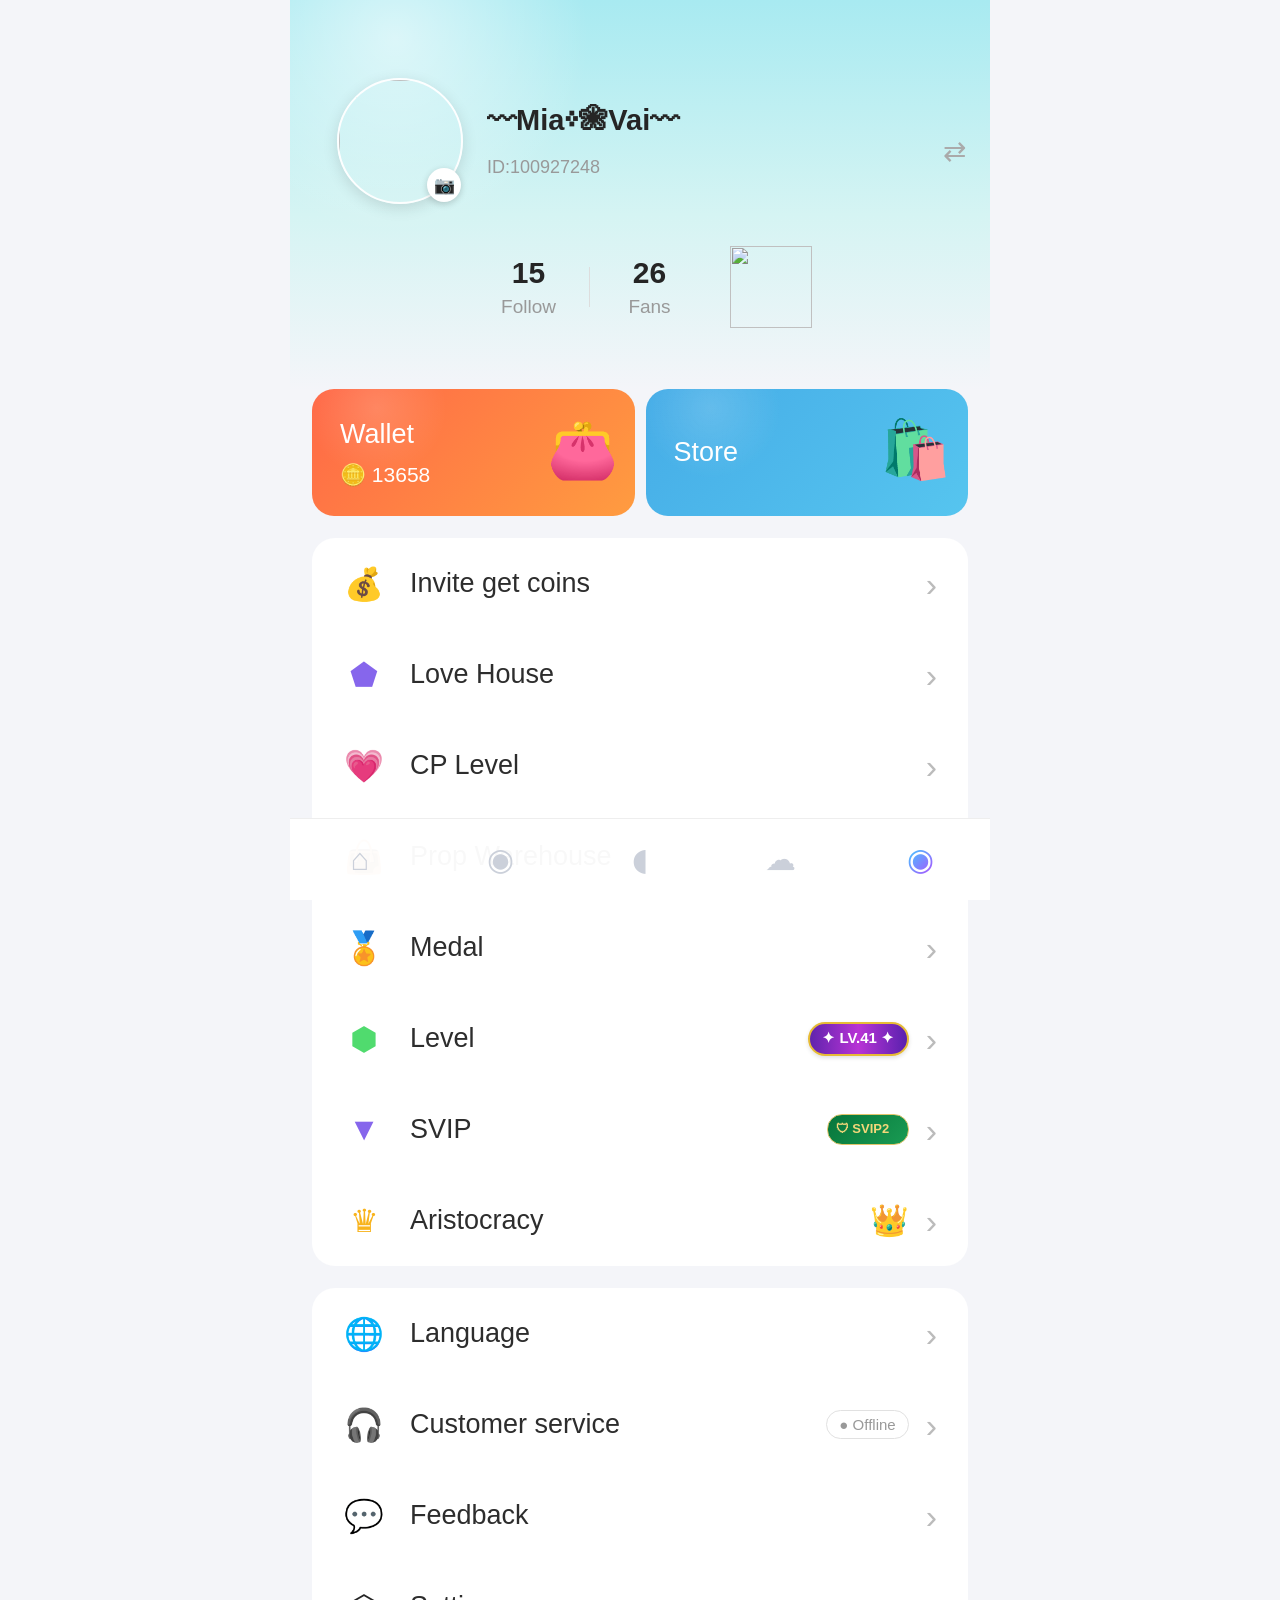
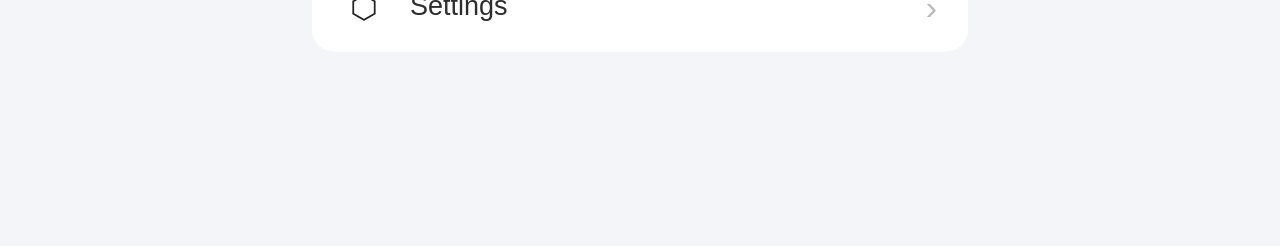
==== commit 9fa2c957: "Update index.html" ====
--- a/index.html
+++ b/index.html
@@ -2,2627 +2,2248 @@
 <html lang="en">
 <head>
 <meta charset="UTF-8">
-<meta name="viewport" content="width=device-width,initial-scale=1.0,maximum-scale=1.0,user-scalable=no">
+<meta name="viewport" content="width=device-width,initial-scale=1,maximum-scale=1,user-scalable=no">
 <title>MR Chat</title>
 
 <style>
-*{box-sizing:border-box;margin:0;padding:0;-webkit-tap-highlight-color:transparent}
-html,body{width:100%;height:100%;overflow:hidden;font-family:Arial,Helvetica,sans-serif;background:#f6f7fb;color:#222}
-button{border:0;font-family:inherit;cursor:pointer;outline:none}
-input,textarea{font-family:inherit;outline:none}
-#app{width:100%;height:100%;position:relative;overflow:hidden}
+*{
+  box-sizing:border-box;
+  margin:0;
+  padding:0;
+  -webkit-tap-highlight-color:transparent;
+}
+
+body{
+  font-family:Arial,Helvetica,sans-serif;
+  background:#f4f5f9;
+  color:#252525;
+  overflow-x:hidden;
+}
+
+button,input,textarea{
+  font-family:inherit;
+}
+
+button{
+  border:0;
+  background:none;
+}
+
+.app{
+  width:100%;
+  max-width:700px;
+  min-height:100vh;
+  margin:auto;
+  background:#f4f5f9;
+  position:relative;
+  padding-bottom:82px;
+}
+
+/* =====================================================
+   GENERAL PAGE
+===================================================== */
 
 .page{
- position:absolute;inset:0;background:#f7f8fc;display:none;
- overflow-y:auto;padding-bottom:82px
-}
-.page.show{display:block}
-
-.btn3d{
- position:relative;border-radius:15px;background:linear-gradient(145deg,#fff,#e8eaf1);
- box-shadow:0 5px 0 #c8cad3,0 8px 16px rgba(40,45,80,.16),
- inset 0 1px 1px rgba(255,255,255,.95);transition:.15s
-}
-.btn3d:active{
- transform:translateY(4px) scale(.98);
- box-shadow:0 1px 0 #c8cad3,0 3px 8px rgba(40,45,80,.15)
-}
-.btn3d.primary{
- color:white;background:linear-gradient(145deg,#8066ff,#5036df);
- box-shadow:0 5px 0 #3824a9,0 9px 18px rgba(88,63,230,.32)
-}
-.btn3d.pink{
- color:white;background:linear-gradient(145deg,#ff70a8,#ed3d82);
- box-shadow:0 5px 0 #b7255e,0 9px 18px rgba(237,61,130,.3)
-}
-.btn3d.blue{
- color:white;background:linear-gradient(145deg,#54caff,#1887e8);
- box-shadow:0 5px 0 #0960ad,0 9px 18px rgba(24,135,232,.3)
-}
-.btn3d.gold{
- color:#6a4300;background:linear-gradient(145deg,#ffe98a,#f5bb38);
- box-shadow:0 5px 0 #bd8616,0 9px 18px rgba(230,170,45,.3)
-}
-
-/* HOME */
+  display:none;
+  min-height:100vh;
+}
+
+.page.active{
+  display:block;
+}
+
+.page-header{
+  height:70px;
+  display:flex;
+  align-items:center;
+  padding:0 20px;
+  background:#fff;
+  position:sticky;
+  top:0;
+  z-index:10;
+}
+
+.page-header h2{
+  font-size:22px;
+}
+
+.header-space{
+  flex:1;
+}
+
+/* =====================================================
+   HOME
+===================================================== */
+
+.home{
+  padding-bottom:90px;
+}
+
 .home-top{
- height:64px;background:rgba(255,255,255,.97);display:flex;align-items:center;
- padding:0 9px;gap:7px;position:sticky;top:0;z-index:20;
- border-bottom:1px solid rgba(90,67,233,.08);
- box-shadow:0 4px 15px rgba(40,35,90,.07)
-}
+  padding:18px 16px 8px;
+  background:#fff;
+}
+
 .home-tabs{
- display:flex;align-items:center;gap:5px;height:44px;padding:4px;flex:1;
- overflow:hidden;background:#f3f2f8;border-radius:17px
-}
+  display:flex;
+  gap:7px;
+  align-items:center;
+}
+
 .home-tab{
- height:36px;padding:0 11px;border-radius:13px;display:flex;
- align-items:center;justify-content:center;font-size:12px;font-weight:800;
- color:#9998a5;white-space:nowrap;background:transparent
-}
+  flex:1;
+  height:42px;
+  border-radius:22px;
+  background:#f1f2f6;
+  font-size:14px;
+  color:#777;
+}
+
 .home-tab.active{
- color:#5a43e9;background:#fff;
- box-shadow:0 3px 9px rgba(70,55,150,.12)
-}
+  color:#fff;
+  background:linear-gradient(135deg,#5f8cff,#9a5cff);
+}
+
 .top-action{
- width:42px;height:42px;min-width:42px;display:flex;align-items:center;
- justify-content:center;border-radius:14px;font-size:20px;font-weight:800
-}
-.top-action.primary{font-size:24px}
-
-.event-slider-wrap{padding:10px 10px 4px}
-.event-slider{
- width:100%;height:145px;border-radius:20px;overflow:hidden;position:relative;
- box-shadow:0 8px 20px rgba(60,50,120,.22)
-}
-.event-track{width:100%;height:100%;display:flex;transition:transform .5s}
-.event-slide{
- min-width:100%;height:100%;position:relative;overflow:hidden;color:white
-}
-.event-slide:nth-child(1){background:linear-gradient(110deg,rgba(65,36,160,.88),rgba(245,74,144,.48)),url("https://images.unsplash.com/photo-1511632765486-a01980e01a18?auto=format&fit=crop&w=1000&q=80") center/cover}
-.event-slide:nth-child(2){background:linear-gradient(110deg,rgba(235,53,125,.86),rgba(255,181,75,.45)),url("https://images.unsplash.com/photo-1513151233558-d860c5398176?auto=format&fit=crop&w=1000&q=80") center/cover}
-.event-slide:nth-child(3){background:linear-gradient(110deg,rgba(30,90,210,.88),rgba(91,211,255,.43)),url("https://images.unsplash.com/photo-1511578314322-379afb476865?auto=format&fit=crop&w=1000&q=80") center/cover}
-.event-slide:nth-child(4){background:linear-gradient(110deg,rgba(120,45,200,.88),rgba(255,88,167,.45)),url("https://images.unsplash.com/photo-1517457373958-b7bdd4587205?auto=format&fit=crop&w=1000&q=80") center/cover}
-.event-slide:nth-child(5){background:linear-gradient(110deg,rgba(20,130,170,.88),rgba(50,220,160,.43)),url("https://images.unsplash.com/photo-1529156069898-49953e39b3ac?auto=format&fit=crop&w=1000&q=80") center/cover}
-.event-content{position:absolute;inset:0;padding:20px;display:flex;flex-direction:column;justify-content:center}
-.event-content h2{font-size:23px;margin-bottom:6px}
-.event-content p{font-size:11px;line-height:1.45;max-width:270px}
-.event-button{
- height:33px;padding:0 16px;margin-top:11px;border-radius:17px;
- background:white;color:#5b42df;font-weight:800;font-size:10px
-}
+  width:43px;
+  height:42px;
+  border-radius:20px;
+  background:#f1f2f6;
+  font-size:19px;
+}
+
+.event-box{
+  margin:13px 0;
+  height:125px;
+  border-radius:18px;
+  padding:20px;
+  color:#fff;
+  background:linear-gradient(135deg,#6e8cff,#b65cff);
+  position:relative;
+  overflow:hidden;
+}
+
+.event-box h2{
+  font-size:23px;
+  margin-bottom:8px;
+}
+
+.event-box p{
+  opacity:.9;
+}
+
 .event-dots{
- position:absolute;left:0;right:0;bottom:9px;display:flex;
- justify-content:center;gap:5px;z-index:5
-}
-.event-dot{width:6px;height:6px;border-radius:50%;background:rgba(255,255,255,.55)}
-.event-dot.active{width:18px;border-radius:8px;background:white}
+  position:absolute;
+  bottom:10px;
+  left:0;
+  right:0;
+  text-align:center;
+}
+
+.event-dot{
+  display:inline-block;
+  width:6px;
+  height:6px;
+  border-radius:50%;
+  background:rgba(255,255,255,.5);
+  margin:0 3px;
+}
+
+.event-dot.active{
+  width:18px;
+  border-radius:10px;
+  background:#fff;
+}
 
 .categories{
- display:grid;grid-template-columns:repeat(3,1fr);gap:10px;padding:11px 10px
-}
+  display:grid;
+  grid-template-columns:repeat(3,1fr);
+  gap:10px;
+  padding:10px 16px;
+}
+
 .category{
- min-height:78px;border-radius:19px;padding:10px 7px;display:flex;
- flex-direction:column;align-items:center;justify-content:center;
- font-size:11px;font-weight:800;box-shadow:0 5px 0 rgba(40,30,100,.18),
- 0 9px 17px rgba(40,35,100,.15)
-}
-.category .icon{font-size:28px;margin-bottom:5px}
-
-.section-title{
- padding:13px 12px 9px;display:flex;align-items:center;
- justify-content:space-between;font-size:15px;font-weight:900
-}
-.section-title span{
- padding:5px 9px;border-radius:10px;background:#f0eefb;
- color:#705ce0;font-size:9px
-}
-.room-grid{display:grid;grid-template-columns:1fr 1fr;gap:10px;padding:0 10px}
+  background:#fff;
+  padding:15px 5px;
+  text-align:center;
+  border-radius:16px;
+  font-size:14px;
+}
+
+.category-icon{
+  font-size:24px;
+  margin-bottom:6px;
+}
+
+.rooms{
+  padding:8px 16px;
+}
+
 .room-card{
- height:205px;border-radius:19px;overflow:hidden;position:relative;
- background:#ddd;box-shadow:0 6px 15px rgba(30,30,60,.14)
-}
-.room-card img{width:100%;height:100%;object-fit:cover}
-.room-overlay{position:absolute;inset:0;background:linear-gradient(transparent 30%,rgba(0,0,0,.78))}
-.room-info{position:absolute;bottom:9px;left:10px;right:8px;color:white}
-.room-name{font-weight:800;font-size:13px;margin-bottom:5px}
-.room-meta{font-size:10px;display:flex;justify-content:space-between}
-.live{display:inline-flex;align-items:center;gap:4px}
-.live-dot{width:6px;height:6px;border-radius:50%;background:#ff405d}
-
-.star-list{padding:0 10px 15px}
-.star{
- height:76px;background:white;border-radius:18px;margin-bottom:9px;
- display:flex;align-items:center;padding:10px;box-shadow:0 5px 13px rgba(30,30,70,.08);
- border:1px solid #eeeef5
-}
-.star-avatar{width:55px;height:55px;border-radius:50%;object-fit:cover;border:3px solid #ffd85a}
-.star-info{flex:1;padding-left:10px}
-.star-info b{font-size:14px}
-.star-info small{display:block;color:#999;margin-top:5px;font-size:10px}
-.follow-btn{
- min-width:72px;height:32px;padding:0 12px;border-radius:11px;color:white;
- background:linear-gradient(145deg,#765cff,#4a30d5);font-size:10px;font-weight:800
-}
-
-/* EMPTY */
-.empty-area{
- min-height:calc(100vh - 145px);display:flex;align-items:center;
- justify-content:center;text-align:center;color:#aaa
-}
-.empty-box{padding:30px}
+  background:#fff;
+  border-radius:18px;
+  padding:15px;
+  margin-bottom:12px;
+}
+
+.room-top{
+  display:flex;
+  align-items:center;
+  gap:12px;
+}
+
+.room-avatar{
+  width:48px;
+  height:48px;
+  border-radius:50%;
+  object-fit:cover;
+}
+
+.room-info{
+  flex:1;
+}
+
+.room-name{
+  font-weight:700;
+  font-size:16px;
+}
+
+.room-id{
+  font-size:12px;
+  color:#999;
+  margin-top:4px;
+}
+
+.room-enter{
+  padding:9px 14px;
+  border-radius:18px;
+  color:#fff;
+  background:linear-gradient(135deg,#6d8cff,#a45bff);
+}
+
+.empty{
+  margin:20px 16px;
+  padding:70px 20px;
+  text-align:center;
+  color:#aaa;
+  background:#fff;
+  border-radius:20px;
+}
+
 .empty-icon{
- width:70px;height:70px;border-radius:22px;background:#f0eff6;
- display:flex;align-items:center;justify-content:center;
- margin:0 auto 13px;font-size:30px;color:#aaa
-}
-.empty-box b{font-size:14px;color:#999}
-.empty-box p{font-size:10px;margin-top:6px;color:#bbb}
-
-/* BOTTOM NAV */
+  font-size:45px;
+  margin-bottom:12px;
+}
+
+/* =====================================================
+   MOMENT
+===================================================== */
+
+.moment-page{
+  padding-bottom:90px;
+}
+
+.moment-compose{
+  margin:15px;
+  padding:17px;
+  background:#fff;
+  border-radius:18px;
+}
+
+.moment-compose textarea{
+  width:100%;
+  min-height:90px;
+  resize:none;
+  border:0;
+  outline:none;
+  font-size:16px;
+}
+
+.primary-btn{
+  padding:11px 20px;
+  border-radius:20px;
+  color:#fff;
+  background:linear-gradient(135deg,#6b8cff,#a456ff);
+}
+
+.moment-card{
+  background:#fff;
+  margin:12px 15px;
+  padding:16px;
+  border-radius:18px;
+}
+
+.moment-user{
+  display:flex;
+  align-items:center;
+  gap:10px;
+}
+
+.moment-user img{
+  width:42px;
+  height:42px;
+  border-radius:50%;
+  object-fit:cover;
+}
+
+.moment-text{
+  padding:14px 0;
+  line-height:1.5;
+}
+
+/* =====================================================
+   MESSAGE
+===================================================== */
+
+.message-page{
+  padding-bottom:90px;
+}
+
+.message-card{
+  margin:12px 15px;
+  background:#fff;
+  border-radius:18px;
+  padding:17px;
+}
+
+.message-title{
+  font-weight:700;
+  font-size:17px;
+}
+
+.message-time{
+  float:right;
+  color:#aaa;
+  font-size:12px;
+}
+
+.message-text{
+  color:#777;
+  margin-top:9px;
+}
+
+.new-message{
+  margin:15px;
+  background:#fff;
+  border-radius:18px;
+  padding:16px;
+}
+
+.new-message input{
+  width:100%;
+  padding:13px;
+  border:1px solid #ddd;
+  border-radius:12px;
+  outline:none;
+  margin-bottom:10px;
+}
+
+/* =====================================================
+   ME PAGE
+===================================================== */
+
+.me-page{
+  background:#f4f5f9;
+  padding-bottom:90px;
+}
+
+/* upper blue/green background */
+
+.me-head{
+  min-height:390px;
+  padding:18px 22px 15px;
+  background:
+    radial-gradient(circle at 15% 10%,rgba(255,255,255,.55),transparent 28%),
+    linear-gradient(
+      180deg,
+      #a8eaf1 0%,
+      #d5f4f3 55%,
+      #f4f5f9 100%
+    );
+}
+
+.status-space{
+  height:48px;
+}
+
+.me-profile{
+  display:flex;
+  align-items:center;
+  padding:12px 25px 0;
+  gap:24px;
+}
+
+.me-photo-wrap{
+  width:126px;
+  height:126px;
+  position:relative;
+  flex-shrink:0;
+}
+
+.me-photo{
+  width:126px;
+  height:126px;
+  border-radius:50%;
+  object-fit:cover;
+  border:2px solid rgba(255,255,255,.95);
+  box-shadow:0 4px 15px rgba(0,0,0,.12);
+}
+
+.photo-edit{
+  position:absolute;
+  right:2px;
+  bottom:2px;
+  width:34px;
+  height:34px;
+  border-radius:50%;
+  background:#fff;
+  box-shadow:0 2px 7px rgba(0,0,0,.18);
+  font-size:17px;
+}
+
+.me-info{
+  flex:1;
+  min-width:0;
+}
+
+.me-name{
+  font-size:29px;
+  font-weight:700;
+  white-space:nowrap;
+  overflow:hidden;
+  text-overflow:ellipsis;
+  cursor:pointer;
+}
+
+.me-id{
+  color:#999;
+  font-size:18px;
+  margin-top:20px;
+}
+
+.profile-switch{
+  position:absolute;
+  right:24px;
+  top:135px;
+  font-size:28px;
+  color:#aaa;
+}
+
+.me-stats{
+  margin-top:42px;
+  display:flex;
+  align-items:center;
+  justify-content:center;
+}
+
+.me-stat{
+  width:120px;
+  text-align:center;
+}
+
+.me-stat strong{
+  display:block;
+  font-size:30px;
+}
+
+.me-stat span{
+  display:block;
+  color:#999;
+  font-size:19px;
+  margin-top:6px;
+}
+
+.stat-line{
+  width:1px;
+  height:40px;
+  background:#ddd;
+}
+
+.family-logo{
+  width:82px;
+  height:82px;
+  object-fit:contain;
+  margin-left:20px;
+}
+
+/* wallet store */
+
+.wallet-store{
+  display:grid;
+  grid-template-columns:1fr 1fr;
+  gap:11px;
+  padding:0 22px;
+  margin-top:-1px;
+}
+
+.wallet-card{
+  height:127px;
+  border-radius:22px;
+  color:#fff;
+  padding:25px 28px;
+  position:relative;
+  overflow:hidden;
+  text-align:left;
+}
+
+.wallet-card.wallet{
+  background:
+    radial-gradient(circle at 20% 15%,rgba(255,255,255,.15),transparent 25%),
+    linear-gradient(135deg,#ff6847,#ff9c40);
+}
+
+.wallet-card.store{
+  background:
+    radial-gradient(circle at 20% 15%,rgba(255,255,255,.15),transparent 25%),
+    linear-gradient(135deg,#45ace7,#56c5ef);
+}
+
+.wallet-title{
+  font-size:27px;
+  position:relative;
+  z-index:2;
+}
+
+.wallet-number{
+  font-size:21px;
+  margin-top:13px;
+  position:relative;
+  z-index:2;
+}
+
+.wallet-icon{
+  position:absolute;
+  right:17px;
+  top:27px;
+  font-size:57px;
+}
+
+/* main menu */
+
+.me-card{
+  margin:22px 22px 0;
+  background:#fff;
+  border-radius:23px;
+  overflow:hidden;
+}
+
+.me-row{
+  min-height:91px;
+  display:flex;
+  align-items:center;
+  padding:0 31px;
+  gap:25px;
+}
+
+.me-row-icon{
+  width:42px;
+  text-align:center;
+  font-size:32px;
+  flex-shrink:0;
+}
+
+.me-row-title{
+  flex:1;
+  font-size:27px;
+  color:#2d2d2d;
+}
+
+.me-right{
+  display:flex;
+  align-items:center;
+  gap:17px;
+}
+
+.arrow{
+  color:#bbb;
+  font-size:34px;
+  line-height:1;
+}
+
+.level-badge{
+  min-width:101px;
+  height:34px;
+  padding:5px 12px;
+  color:#fff;
+  border-radius:17px;
+  font-size:15px;
+  font-weight:bold;
+  text-align:center;
+  background:linear-gradient(90deg,#6024ad,#b833d5,#5921ae);
+  border:2px solid #e6bb36;
+  box-shadow:0 2px 4px rgba(0,0,0,.12);
+}
+
+.svip-badge{
+  min-width:82px;
+  height:31px;
+  padding:6px 8px;
+  border-radius:15px;
+  background:linear-gradient(135deg,#06753b,#1a9b53);
+  color:#f4d77a;
+  font-size:13px;
+  font-weight:bold;
+  border:1px solid #e1c46b;
+}
+
+.aristo-badge{
+  font-size:31px;
+}
+
+/* icon colors */
+
+.i-gold{color:#f8b31c}
+.i-purple{color:#8666ec}
+.i-pink{color:#f32c82}
+.i-blue{color:#29b6e9}
+.i-orange{color:#ff8b13}
+.i-green{color:#50db6e}
+
+/* lower card */
+
+.lower-card{
+  margin-bottom:22px;
+}
+
+.offline{
+  border:1px solid #e1e1e1;
+  color:#999;
+  border-radius:18px;
+  padding:5px 12px;
+  font-size:15px;
+}
+
+/* =====================================================
+   PROFILE EDIT SCREEN
+===================================================== */
+
+.profile-editor{
+  display:none;
+  position:fixed;
+  inset:0;
+  background:#f4f5f9;
+  z-index:200;
+  overflow-y:auto;
+}
+
+.profile-editor.show{
+  display:block;
+}
+
+.editor-header{
+  height:68px;
+  background:#fff;
+  display:flex;
+  align-items:center;
+  padding:0 18px;
+  position:sticky;
+  top:0;
+  z-index:5;
+  border-bottom:1px solid #eee;
+}
+
+.editor-header button{
+  font-size:27px;
+  width:42px;
+}
+
+.editor-header h2{
+  flex:1;
+  text-align:center;
+  font-size:20px;
+}
+
+.editor-save{
+  color:#657fff;
+  font-size:16px!important;
+}
+
+.editor-body{
+  padding:25px 18px 50px;
+}
+
+.editor-photo{
+  display:flex;
+  justify-content:center;
+  margin-bottom:25px;
+}
+
+.editor-photo-box{
+  width:112px;
+  height:112px;
+  position:relative;
+}
+
+.editor-photo-box img{
+  width:112px;
+  height:112px;
+  border-radius:50%;
+  object-fit:cover;
+}
+
+.editor-camera{
+  position:absolute;
+  right:0;
+  bottom:0;
+  width:36px;
+  height:36px;
+  border-radius:50%;
+  background:#fff;
+  box-shadow:0 2px 8px rgba(0,0,0,.18);
+}
+
+.form-card{
+  background:#fff;
+  border-radius:20px;
+  overflow:hidden;
+}
+
+.form-row{
+  min-height:72px;
+  padding:12px 18px;
+  border-bottom:1px solid #f0f0f0;
+}
+
+.form-row:last-child{
+  border-bottom:0;
+}
+
+.form-label{
+  display:block;
+  color:#999;
+  font-size:13px;
+  margin-bottom:6px;
+}
+
+.form-input,
+.form-textarea{
+  width:100%;
+  border:0;
+  outline:none;
+  font-size:17px;
+  color:#222;
+  background:transparent;
+}
+
+.form-textarea{
+  min-height:85px;
+  resize:none;
+}
+
+.photo-input{
+  display:none;
+}
+
+/* =====================================================
+   SIMPLE MODAL
+===================================================== */
+
+.modal-bg{
+  display:none;
+  position:fixed;
+  inset:0;
+  z-index:300;
+  background:rgba(0,0,0,.45);
+  align-items:flex-end;
+  justify-content:center;
+}
+
+.modal-bg.show{
+  display:flex;
+}
+
+.modal{
+  width:100%;
+  max-width:700px;
+  background:#fff;
+  border-radius:25px 25px 0 0;
+  padding:25px;
+}
+
+.modal h2{
+  font-size:23px;
+  margin-bottom:18px;
+}
+
+.modal-option{
+  padding:17px 0;
+  border-bottom:1px solid #eee;
+  font-size:18px;
+}
+
+/* =====================================================
+   BOTTOM NAV
+===================================================== */
+
 .bottom-nav{
- position:fixed;left:0;right:0;bottom:0;height:76px;padding:7px 8px 5px;
- gap:4px;background:rgba(255,255,255,.98);backdrop-filter:blur(16px);
- border-top:1px solid rgba(80,65,150,.08);display:flex;z-index:100;
- box-shadow:0 -7px 24px rgba(35,30,80,.09)
-}
+  position:fixed;
+  bottom:0;
+  left:50%;
+  transform:translateX(-50%);
+  width:100%;
+  max-width:700px;
+  height:82px;
+  background:rgba(255,255,255,.97);
+  border-top:1px solid #eee;
+  display:grid;
+  grid-template-columns:repeat(5,1fr);
+  z-index:100;
+}
+
 .nav-item{
- flex:1;position:relative;display:flex;flex-direction:column;
- justify-content:center;align-items:center;color:#a2a1ad;background:transparent;
- border-radius:16px;font-size:9px;font-weight:700;gap:3px
-}
-.nav-item .nav-icon{
- width:42px;height:35px;display:flex;align-items:center;
- justify-content:center;font-size:21px;border-radius:13px
-}
-.nav-item.active{color:#5d45df}
+  display:flex;
+  flex-direction:column;
+  justify-content:center;
+  align-items:center;
+  color:#cbd0da;
+  gap:4px;
+}
+
+.nav-icon{
+  font-size:31px;
+  line-height:1;
+}
+
+.nav-item.active{
+  color:#8d88ff;
+}
+
 .nav-item.active .nav-icon{
- background:linear-gradient(145deg,#eeeaff,#e4defe);
- box-shadow:inset 0 1px 2px rgba(255,255,255,.9),0 3px 8px rgba(90,65,220,.12)
-}
-.nav-item.active:before{
- content:"";position:absolute;top:-7px;width:24px;height:3px;
- border-radius:10px;background:linear-gradient(90deg,#7155ff,#ed55a2)
-}
-
-/* DISCOVER / MOMENT / MESSAGE */
-.page-header{
- height:62px;background:white;display:flex;align-items:center;
- justify-content:center;font-size:18px;font-weight:900;
- position:sticky;top:0;z-index:10;box-shadow:0 3px 12px rgba(30,30,70,.06)
-}
-
-.list-wrap{padding:12px}
-.list-card{
- background:white;border-radius:18px;margin-bottom:9px;padding:11px;
- border:1px solid #eeeef5;box-shadow:0 4px 12px rgba(30,30,70,.06)
-}
-
-/* MOMENT */
-.moment-compose{
- margin:12px;background:white;border-radius:19px;padding:12px;
- border:1px solid #eeeef5;box-shadow:0 5px 15px rgba(30,30,70,.07)
-}
-.moment-compose textarea{
- width:100%;height:75px;border:0;background:#f5f4f9;
- border-radius:14px;padding:11px;resize:none;font-size:12px
-}
-.compose-bottom{
- display:flex;align-items:center;justify-content:space-between;margin-top:9px
-}
-.post-moment-btn{
- height:36px;padding:0 18px;border-radius:12px;color:white;
- background:linear-gradient(145deg,#765cff,#4a30d5);
- box-shadow:0 4px 0 #3421a0;font-weight:800;font-size:10px
-}
-.moment-card{
- background:white;border-radius:19px;margin:0 12px 10px;
- padding:12px;border:1px solid #eeeef5;
- box-shadow:0 5px 14px rgba(30,30,70,.07)
-}
-.moment-user{display:flex;align-items:center}
-.moment-user img{
- width:43px;height:43px;border-radius:50%;object-fit:cover
-}
-.moment-user-info{padding-left:9px;flex:1}
-.moment-user-info b{font-size:12px}
-.moment-user-info small{display:block;color:#999;font-size:9px;margin-top:4px}
-.moment-text{
- font-size:12px;line-height:1.55;padding:10px 2px 5px
-}
-.moment-actions{
- border-top:1px solid #f0f0f3;margin-top:7px;padding-top:8px;
- display:flex;gap:15px;color:#888;font-size:10px
-}
-
-/* MESSAGE */
-.message-list{padding:10px}
-.message-card{
- height:75px;background:white;border-radius:18px;margin-bottom:9px;
- display:flex;align-items:center;padding:10px;
- border:1px solid #eeeef5;box-shadow:0 4px 12px rgba(30,30,70,.06)
-}
-.message-icon{
- width:53px;height:53px;border-radius:17px;display:flex;
- align-items:center;justify-content:center;font-size:25px
-}
-.message-info{flex:1;padding-left:10px;min-width:0}
-.message-info b{font-size:13px}
-.message-info p{
- font-size:10px;color:#999;margin-top:5px;white-space:nowrap;
- overflow:hidden;text-overflow:ellipsis
-}
-.message-time{font-size:8px;color:#aaa}
-.unread{
- min-width:18px;height:18px;border-radius:50%;background:#ed3d82;
- color:white;font-size:8px;display:flex;align-items:center;justify-content:center
-}
-
-/* PROFILE */
-.profile-head{
- padding:20px 14px 25px;color:white;
- background:radial-gradient(circle at 90% 10%,rgba(255,255,255,.25),transparent 25%),
- linear-gradient(135deg,#5c43dc,#d74c9b);border-radius:0 0 30px 30px
-}
-.profile-main{display:flex;align-items:center}
-.profile-avatar-wrap{position:relative}
-.profile-avatar{
- width:78px;height:78px;border-radius:50%;border:3px solid white;object-fit:cover
-}
-.camera-btn{
- position:absolute;right:-2px;bottom:0;width:27px;height:27px;
- border-radius:50%;background:white;color:#5b42df;font-size:13px;
- box-shadow:0 3px 8px rgba(0,0,0,.2)
-}
-.profile-info{padding-left:12px;flex:1}
-.profile-info h2{font-size:20px}
-.profile-info p{margin-top:5px;font-size:11px;opacity:.85}
-.edit-profile-btn{
- padding:8px 12px;border-radius:11px;background:rgba(255,255,255,.2);
- border:1px solid rgba(255,255,255,.35);color:white;font-size:9px;font-weight:800
-}
-.profile-stats{
- margin-top:20px;display:grid;grid-template-columns:repeat(3,1fr);
- text-align:center
-}
-.profile-stats b{display:block;font-size:16px}
-.profile-stats span{font-size:9px;opacity:.75}
-
-.profile-body{padding:12px}
-.profile-id-card{
- background:white;border-radius:19px;padding:13px;margin-bottom:10px;
- border:1px solid #eeeef5;box-shadow:0 5px 15px rgba(30,30,70,.07)
-}
-.profile-id-grid{
- display:grid;grid-template-columns:1fr 1fr;gap:9px
-}
-.info-box{
- background:#f7f6fa;border-radius:13px;padding:10px
-}
-.info-box small{display:block;color:#999;font-size:8px}
-.info-box b{display:block;font-size:11px;margin-top:4px}
-
-.profile-section{
- background:white;border-radius:19px;margin-bottom:10px;
- border:1px solid #eeeef5;overflow:hidden;
- box-shadow:0 5px 15px rgba(30,30,70,.07)
-}
-.profile-section-title{
- padding:13px 14px;border-bottom:1px solid #eee;
- font-size:13px;font-weight:900;display:flex;justify-content:space-between
-}
-.profile-row{
- min-height:55px;padding:8px 13px;display:flex;align-items:center;
- border-bottom:1px solid #f1f1f3
-}
-.profile-row:last-child{border-bottom:0}
-.row-icon{
- width:37px;height:37px;border-radius:11px;background:#f3f1fb;
- display:flex;align-items:center;justify-content:center;font-size:18px;margin-right:9px
-}
-.row-content{flex:1}
-.row-content b{font-size:11px}
-.row-content small{display:block;color:#999;font-size:8px;margin-top:3px}
-.row-arrow{
- width:25px;height:25px;border-radius:8px;background:#f3f3f7;
- display:flex;align-items:center;justify-content:center;color:#888
-}
-
-/* FAMILY */
-.family-card{
- margin:10px 12px;background:linear-gradient(135deg,#5d43dc,#d94d9e);
- border-radius:20px;padding:15px;color:white;
- box-shadow:0 8px 18px rgba(80,55,190,.22)
-}
-.family-logo{
- width:55px;height:55px;border-radius:17px;background:rgba(255,255,255,.2);
- display:flex;align-items:center;justify-content:center;font-size:28px
-}
-.family-info{margin-top:10px}
-.family-info b{font-size:15px}
-.family-info small{display:block;font-size:9px;opacity:.8;margin-top:4px}
-
-/* GIFT */
-.gift-mini-grid{
- display:grid;grid-template-columns:repeat(5,1fr);gap:7px;padding:10px
-}
-.received-gift{
- background:#f8f7fc;border-radius:12px;padding:8px;
- text-align:center;border:1px solid #eee
-}
-.received-gift div{font-size:24px}
-.received-gift small{font-size:7px;color:#777;display:block;margin-top:3px}
-
-/* INTIMACY */
-.intimacy-card{
- margin:10px 12px;background:white;border-radius:19px;padding:14px;
- border:1px solid #eeeef5;box-shadow:0 5px 15px rgba(30,30,70,.07)
-}
-.cp-level-box{
- text-align:center;padding:15px;border-radius:17px;
- background:linear-gradient(135deg,#fff0f8,#eeeaff)
-}
-.cp-level-number{font-size:35px;font-weight:900;color:#6b4ce8}
-.cp-level-text{font-size:10px;color:#999;margin-top:3px}
-.cp-progress{
- height:10px;background:#e4e2eb;border-radius:10px;margin-top:12px;overflow:hidden
-}
-.cp-progress i{
- display:block;width:62%;height:100%;
- background:linear-gradient(90deg,#6e50ee,#ed4f9c);border-radius:10px
-}
-.cp-list{margin-top:10px}
-.cp-row{
- height:53px;border-bottom:1px solid #eee;display:flex;align-items:center
-}
-.cp-row:last-child{border-bottom:0}
-.cp-row span{flex:1;font-size:11px;font-weight:700}
-.cp-row small{font-size:9px;color:#999}
-
-.option-button{
- width:100%;height:43px;border-radius:13px;margin-top:8px;
- background:#f3f1fb;color:#5e47d8;font-size:11px;font-weight:800
-}
-
-/* SUPPORTER / FRIEND */
-.person-row{
- display:flex;align-items:center;padding:10px 13px;
- border-bottom:1px solid #eee
-}
-.person-row img{width:45px;height:45px;border-radius:50%;object-fit:cover}
-.person-info{flex:1;padding-left:9px}
-.person-info b{font-size:11px}
-.person-info small{display:block;color:#999;font-size:8px;margin-top:4px}
-.person-action{
- padding:7px 10px;border-radius:10px;background:#f0edff;
- color:#5b43d4;font-size:9px;font-weight:800
-}
-
-/* MODAL */
-.modal{
- position:fixed;inset:0;z-index:700;background:rgba(0,0,0,.45);
- display:none;align-items:flex-end;backdrop-filter:blur(2px)
-}
-.modal.show{display:flex}
-.bottom-panel{
- width:100%;max-height:88%;background:#fff;color:#222;
- border-radius:25px 25px 0 0;overflow-y:auto
-}
-.panel-head{
- height:58px;display:flex;align-items:center;justify-content:space-between;
- padding:0 15px;border-bottom:1px solid #eee;position:sticky;top:0;background:white;z-index:2
-}
-.panel-head b{font-size:17px}
-.close-panel{
- width:38px;height:38px;border-radius:13px;background:#f1f0f6;
- color:#5d5870;font-size:20px;font-weight:700
-}
-.form-body{padding:15px}
-.form-label{display:block;font-size:10px;color:#777;margin-bottom:6px;font-weight:800}
-.form-input,.form-textarea{
- width:100%;border:1px solid #e6e4ed;background:#f7f6fa;
- border-radius:13px;padding:11px;font-size:12px;margin-bottom:13px
-}
-.form-textarea{height:80px;resize:none}
-.save-btn{
- width:100%;height:45px;border-radius:14px;background:linear-gradient(145deg,#765cff,#4a30d5);
- color:white;font-weight:800;box-shadow:0 4px 0 #3421a0
-}
-
-/* ROOM */
-#roomScreen{
- position:fixed;inset:0;z-index:500;display:none;overflow:hidden;color:white
-}
-#roomScreen.show{display:block}
-.room-bg{
- position:absolute;inset:0;
- background:radial-gradient(circle at 50% 25%,rgba(255,120,200,.35),transparent 30%),
- radial-gradient(circle at 10% 70%,rgba(40,170,255,.28),transparent 28%),
- linear-gradient(135deg,#26164f,#713d88 48%,#171f4a)
-}
-.room-top{
- position:absolute;top:0;left:0;right:0;height:66px;padding:9px;
- display:flex;align-items:center;gap:7px;z-index:5
-}
-.room-owner{display:flex;align-items:center;gap:7px;flex:1}
-.owner-avatar{width:43px;height:43px;border-radius:50%;object-fit:cover;border:2px solid white}
-.owner-name b{display:block;font-size:13px}
-.owner-name small{font-size:9px;opacity:.72}
-.room-top-btn{
- width:39px;height:39px;border-radius:14px;display:flex;align-items:center;
- justify-content:center;background:rgba(255,255,255,.15);
- border:1px solid rgba(255,255,255,.23);color:white;font-size:17px
-}
-.room-welcome{
- position:absolute;top:78px;left:12px;right:12px;text-align:center
-}
-.room-welcome span{
- display:inline-block;background:rgba(0,0,0,.25);border-radius:20px;
- padding:7px 13px;font-size:10px
-}
-.host-area{position:absolute;top:120px;left:0;right:0;text-align:center}
-.host-avatar{
- width:76px;height:76px;object-fit:cover;border-radius:50%;
- border:4px solid #ffe275
-}
-.host-name{margin-top:5px;font-size:11px;font-weight:700}
-.host-level{
- display:inline-block;margin-top:4px;padding:3px 8px;border-radius:10px;
- background:rgba(255,205,70,.25);font-size:8px
-}
-.seats{
- position:absolute;top:265px;left:12px;right:12px;
- display:grid;grid-template-columns:repeat(4,1fr);gap:17px 8px
-}
-.seat{height:80px;display:flex;flex-direction:column;align-items:center;justify-content:center}
-.seat-circle{
- width:52px;height:52px;border-radius:50%;background:rgba(255,255,255,.12);
- border:2px solid rgba(255,255,255,.28);display:flex;align-items:center;justify-content:center
-}
-.seat-circle img{width:100%;height:100%;border-radius:50%;object-fit:cover}
-.seat-name{font-size:8px;margin-top:7px;max-width:65px;overflow:hidden}
-.room-side{
- position:absolute;right:10px;top:202px;display:flex;flex-direction:column;gap:10px
-}
-.side-tool{
- width:45px;height:45px;border-radius:15px;background:rgba(255,255,255,.17);
- border:1px solid rgba(255,255,255,.25);color:white;font-size:20px
-}
-.room-chat{
- position:absolute;left:10px;right:65px;bottom:120px;max-height:125px;
- overflow:hidden;display:flex;flex-direction:column;gap:6px
-}
-.chat-line{
- width:max-content;max-width:100%;background:rgba(0,0,0,.29);
- border-radius:13px;padding:6px 9px;font-size:10px
-}
-.room-controls{
- position:absolute;left:0;right:0;bottom:0;height:82px;padding:10px;
- display:flex;align-items:center;gap:9px;
- background:linear-gradient(to top,rgba(0,0,0,.72),rgba(0,0,0,.08))
-}
-.control-btn{
- width:45px;height:45px;border-radius:15px;color:white;
- background:rgba(255,255,255,.15);border:1px solid rgba(255,255,255,.22);font-size:20px
-}
-.gift-main{
- flex:1;height:50px;border-radius:17px;background:linear-gradient(145deg,#ff74b5,#ee347f);
- color:white;font-size:12px;font-weight:800
-}
-
-/* TOAST */
-#toast{
- position:fixed;left:50%;bottom:98px;transform:translateX(-50%) translateY(20px);
- background:rgba(25,25,35,.92);color:white;padding:10px 16px;border-radius:14px;
- font-size:11px;opacity:0;pointer-events:none;z-index:1000;transition:.25s
-}
-#toast.show{opacity:1;transform:translateX(-50%) translateY(0)}
-
-@media(max-width:380px){
- .home-tabs{gap:3px}
- .home-tab{padding:0 8px;font-size:11px}
- .top-action{width:39px;min-width:39px;height:39px}
- .nav-item .nav-icon{width:38px}
-}
-@media(min-width:700px){
- .page{max-width:520px;left:50%;transform:translateX(-50%)}
- .bottom-nav{max-width:520px;left:50%;transform:translateX(-50%)}
- #roomScreen{max-width:520px;left:50%;right:auto;width:520px}
+  background:linear-gradient(135deg,#35d7ff,#b14dff);
+  -webkit-background-clip:text;
+  -webkit-text-fill-color:transparent;
+}
+
+/* =====================================================
+   TOAST
+===================================================== */
+
+.toast{
+  display:none;
+  position:fixed;
+  left:50%;
+  bottom:105px;
+  transform:translateX(-50%);
+  padding:12px 20px;
+  background:rgba(30,30,30,.9);
+  color:#fff;
+  border-radius:25px;
+  z-index:500;
+  white-space:nowrap;
+}
+
+.toast.show{
+  display:block;
+}
+
+/* =====================================================
+   RESPONSIVE
+===================================================== */
+
+@media(max-width:500px){
+
+  .me-head{
+    min-height:389px;
+  }
+
+  .me-profile{
+    padding-left:25px;
+    padding-right:25px;
+  }
+
+  .me-photo-wrap,
+  .me-photo{
+    width:126px;
+    height:126px;
+  }
+
+  .me-name{
+    font-size:28px;
+  }
+
+  .me-row{
+    min-height:91px;
+  }
+
+  .me-row-title{
+    font-size:27px;
+  }
+}
+
+@media(max-width:390px){
+
+  .me-head{
+    min-height:380px;
+  }
+
+  .me-profile{
+    padding-left:10px;
+    padding-right:10px;
+    gap:15px;
+  }
+
+  .me-photo-wrap,
+  .me-photo{
+    width:105px;
+    height:105px;
+  }
+
+  .me-name{
+    font-size:23px;
+  }
+
+  .me-id{
+    font-size:15px;
+    margin-top:13px;
+  }
+
+  .profile-switch{
+    top:125px;
+  }
+
+  .me-stat{
+    width:90px;
+  }
+
+  .family-logo{
+    width:70px;
+    height:70px;
+    margin-left:5px;
+  }
+
+  .wallet-store{
+    padding:0 15px;
+  }
+
+  .me-card{
+    margin-left:15px;
+    margin-right:15px;
+  }
+
+  .me-row{
+    padding:0 20px;
+    gap:17px;
+  }
+
+  .me-row-title{
+    font-size:22px;
+  }
+
+  .me-row-icon{
+    width:35px;
+    font-size:28px;
+  }
 }
 </style>
 </head>
 
 <body>
-<div id="app">
-
-<!-- HOME -->
-<section id="homePage" class="page show">
-
-<div class="home-top">
- <div class="home-tabs">
-  <button class="home-tab" onclick="homeTab('following',this)">Following</button>
-  <button class="home-tab active" onclick="homeTab('popular',this)">Popular</button>
-  <button class="home-tab" onclick="homeTab('recent',this)">Recent</button>
- </div>
- <button class="top-action btn3d" onclick="openSearch()">⌕</button>
- <button class="top-action btn3d primary" onclick="openCreateRoom()">＋</button>
+
+<div class="app">
+
+<!-- =====================================================
+     HOME
+===================================================== -->
+
+<section class="page home" id="homePage">
+
+  <div class="home-top">
+
+    <div class="home-tabs">
+      <button class="home-tab active">Following</button>
+      <button class="home-tab">Popular</button>
+      <button class="home-tab">Recent</button>
+      <button class="top-action">⌕</button>
+      <button class="top-action">＋</button>
+    </div>
+
+    <div class="event-box">
+      <h2>MR Chat Grand Opening</h2>
+      <p>Welcome to MR Chat Voice Room</p>
+
+      <div class="event-dots">
+        <span class="event-dot active"></span>
+        <span class="event-dot"></span>
+        <span class="event-dot"></span>
+        <span class="event-dot"></span>
+        <span class="event-dot"></span>
+      </div>
+    </div>
+
+  </div>
+
+  <div class="categories">
+    <div class="category">
+      <div class="category-icon">🏆</div>
+      Rank
+    </div>
+
+    <div class="category">
+      <div class="category-icon">💞</div>
+      CP
+    </div>
+
+    <div class="category">
+      <div class="category-icon">👨‍👩‍👧</div>
+      Family
+    </div>
+  </div>
+
+  <div class="rooms">
+
+    <div class="room-card">
+      <div class="room-top">
+
+        <img class="room-avatar"
+             src="https://i.pravatar.cc/100?img=47">
+
+        <div class="room-info">
+          <div class="room-name">Friendship Lounge</div>
+          <div class="room-id">Room ID: 882013</div>
+        </div>
+
+        <button class="room-enter"
+                onclick="showToast('Entering room...')">
+          Join
+        </button>
+
+      </div>
+    </div>
+
+    <div class="room-card">
+      <div class="room-top">
+
+        <img class="room-avatar"
+             src="https://i.pravatar.cc/100?img=32">
+
+        <div class="room-info">
+          <div class="room-name">Global Talk</div>
+          <div class="room-id">Room ID: 781245</div>
+        </div>
+
+        <button class="room-enter"
+                onclick="showToast('Entering room...')">
+          Join
+        </button>
+
+      </div>
+    </div>
+
+  </div>
+
+</section>
+
+
+<!-- =====================================================
+     DISCOVER
+===================================================== -->
+
+<section class="page" id="discoverPage">
+
+  <div class="page-header">
+    <h2>Discover</h2>
+  </div>
+
+  <div class="empty">
+    <div class="empty-icon">🌎</div>
+    <div>No content yet</div>
+    <small>When users become active, their content will appear here.</small>
+  </div>
+
+</section>
+
+
+<!-- =====================================================
+     MOMENT
+===================================================== -->
+
+<section class="page moment-page" id="momentPage">
+
+  <div class="page-header">
+    <h2>Moment</h2>
+  </div>
+
+  <div class="moment-compose">
+
+    <textarea
+      id="momentText"
+      placeholder="Share something with your friends..."
+    ></textarea>
+
+    <button class="primary-btn"
+            onclick="postMoment()">
+      Post Moment
+    </button>
+
+  </div>
+
+  <div id="momentList"></div>
+
+</section>
+
+
+<!-- =====================================================
+     MESSAGE
+===================================================== -->
+
+<section class="page message-page" id="messagePage">
+
+  <div class="page-header">
+    <h2>Message</h2>
+  </div>
+
+  <div class="message-card">
+
+    <div class="message-title">
+      MR Chat Reward
+      <span class="message-time">System</span>
+    </div>
+
+    <div class="message-text">
+      Your MR Chat reward information will appear here.
+    </div>
+
+  </div>
+
+  <div class="message-card">
+
+    <div class="message-title">
+      MR Chat
+      <span class="message-time">System</span>
+    </div>
+
+    <div class="message-text">
+      Welcome to MR Chat.
+    </div>
+
+  </div>
+
+  <div class="message-card">
+
+    <div class="message-title">
+      Gift Notice
+      <span class="message-time">System</span>
+    </div>
+
+    <div class="message-text">
+      Gift notifications from other users will appear here.
+    </div>
+
+  </div>
+
+  <div class="new-message">
+
+    <input
+      id="messageId"
+      placeholder="Enter user ID"
+    >
+
+    <button class="primary-btn"
+            onclick="startMessage()">
+      Message User
+    </button>
+
+  </div>
+
+</section>
+
+
+<!-- =====================================================
+     ME
+===================================================== -->
+
+<section class="page me-page" id="mePage">
+
+  <!-- PROFILE HEADER -->
+
+  <div class="me-head">
+
+    <div class="status-space"></div>
+
+    <div class="me-profile">
+
+      <div class="me-photo-wrap">
+
+        <img
+          id="mePhoto"
+          class="me-photo"
+          src="https://i.pravatar.cc/300?img=12"
+          onclick="changePhoto()"
+        >
+
+        <button class="photo-edit"
+                onclick="changePhoto()">
+          📷
+        </button>
+
+      </div>
+
+      <div class="me-info"
+           onclick="openProfileEditor()">
+
+        <div class="me-name"
+             id="meName">
+          〰Mia༶❀Vai〰
+        </div>
+
+        <div class="me-id">
+          ID:<span id="meId">100927248</span>
+        </div>
+
+      </div>
+
+    </div>
+
+    <div class="profile-switch">⇄</div>
+
+    <div class="me-stats">
+
+      <div class="me-stat">
+        <strong id="followCount">15</strong>
+        <span>Follow</span>
+      </div>
+
+      <div class="stat-line"></div>
+
+      <div class="me-stat">
+        <strong id="fansCount">26</strong>
+        <span>Fans</span>
+      </div>
+
+      <img
+        class="family-logo"
+        src="https://cdn-icons-png.flaticon.com/512/2910/2910768.png"
+      >
+
+    </div>
+
+  </div>
+
+
+  <!-- WALLET STORE -->
+
+  <div class="wallet-store">
+
+    <button class="wallet-card wallet"
+            onclick="openWallet()">
+
+      <div class="wallet-title">
+        Wallet
+      </div>
+
+      <div class="wallet-number">
+        🪙 <span id="coinNumber">13658</span>
+      </div>
+
+      <div class="wallet-icon">
+        👛
+      </div>
+
+    </button>
+
+
+    <button class="wallet-card store"
+            onclick="openStore()">
+
+      <div class="wallet-title">
+        Store
+      </div>
+
+      <div class="wallet-icon">
+        🛍️
+      </div>
+
+    </button>
+
+  </div>
+
+
+  <!-- MAIN PROFILE MENU -->
+
+  <div class="me-card">
+
+    <div class="me-row"
+         onclick="showToast('Invite get coins')">
+
+      <div class="me-row-icon i-gold">💰</div>
+
+      <div class="me-row-title">
+        Invite get coins
+      </div>
+
+      <div class="arrow">›</div>
+
+    </div>
+
+
+    <div class="me-row"
+         onclick="showToast('Love House')">
+
+      <div class="me-row-icon i-purple">⬟</div>
+
+      <div class="me-row-title">
+        Love House
+      </div>
+
+      <div class="arrow">›</div>
+
+    </div>
+
+
+    <div class="me-row"
+         onclick="openCP()">
+
+      <div class="me-row-icon i-pink">💗</div>
+
+      <div class="me-row-title">
+        CP Level
+      </div>
+
+      <div class="arrow">›</div>
+
+    </div>
+
+
+    <div class="me-row"
+         onclick="showToast('Prop Warehouse')">
+
+      <div class="me-row-icon i-blue">👜</div>
+
+      <div class="me-row-title">
+        Prop Warehouse
+      </div>
+
+      <div class="arrow">›</div>
+
+    </div>
+
+
+    <div class="me-row"
+         onclick="showToast('Medal')">
+
+      <div class="me-row-icon i-orange">🏅</div>
+
+      <div class="me-row-title">
+        Medal
+      </div>
+
+      <div class="arrow">›</div>
+
+    </div>
+
+
+    <div class="me-row"
+         onclick="showToast('Level')">
+
+      <div class="me-row-icon i-green">⬢</div>
+
+      <div class="me-row-title">
+        Level
+      </div>
+
+      <div class="me-right">
+
+        <div class="level-badge">
+          ✦ LV.41 ✦
+        </div>
+
+        <div class="arrow">›</div>
+
+      </div>
+
+    </div>
+
+
+    <div class="me-row"
+         onclick="showToast('SVIP')">
+
+      <div class="me-row-icon i-purple">▼</div>
+
+      <div class="me-row-title">
+        SVIP
+      </div>
+
+      <div class="me-right">
+
+        <div class="svip-badge">
+          🛡 SVIP2
+        </div>
+
+        <div class="arrow">›</div>
+
+      </div>
+
+    </div>
+
+
+    <div class="me-row"
+         onclick="showToast('Aristocracy')">
+
+      <div class="me-row-icon i-gold">♛</div>
+
+      <div class="me-row-title">
+        Aristocracy
+      </div>
+
+      <div class="me-right">
+
+        <div class="aristo-badge">
+          👑
+        </div>
+
+        <div class="arrow">›</div>
+
+      </div>
+
+    </div>
+
+  </div>
+
+
+  <!-- LOWER MENU -->
+
+  <div class="me-card lower-card">
+
+    <div class="me-row"
+         onclick="showToast('Language')">
+
+      <div class="me-row-icon">
+        🌐
+      </div>
+
+      <div class="me-row-title">
+        Language
+      </div>
+
+      <div class="arrow">›</div>
+
+    </div>
+
+
+    <div class="me-row"
+         onclick="showToast('Customer service')">
+
+      <div class="me-row-icon">
+        🎧
+      </div>
+
+      <div class="me-row-title">
+        Customer service
+      </div>
+
+      <div class="me-right">
+
+        <span class="offline">
+          ● Offline
+        </span>
+
+        <div class="arrow">›</div>
+
+      </div>
+
+    </div>
+
+
+    <div class="me-row"
+         onclick="showToast('Feedback')">
+
+      <div class="me-row-icon">
+        💬
+      </div>
+
+      <div class="me-row-title">
+        Feedback
+      </div>
+
+      <div class="arrow">›</div>
+
+    </div>
+
+
+    <div class="me-row"
+         onclick="showToast('Settings')">
+
+      <div class="me-row-icon">
+        ⬡
+      </div>
+
+      <div class="me-row-title">
+        Settings
+      </div>
+
+      <div class="arrow">›</div>
+
+    </div>
+
+  </div>
+
+</section>
+
+
+<!-- =====================================================
+     BOTTOM NAVIGATION
+===================================================== -->
+
+<nav class="bottom-nav">
+
+  <button class="nav-item"
+          id="navHome"
+          onclick="showPage('homePage','navHome')">
+
+    <div class="nav-icon">⌂</div>
+
+  </button>
+
+
+  <button class="nav-item"
+          id="navDiscover"
+          onclick="showPage('discoverPage','navDiscover')">
+
+    <div class="nav-icon">◉</div>
+
+  </button>
+
+
+  <button class="nav-item"
+          id="navMoment"
+          onclick="showPage('momentPage','navMoment')">
+
+    <div class="nav-icon">◖</div>
+
+  </button>
+
+
+  <button class="nav-item"
+          id="navMessage"
+          onclick="showPage('messagePage','navMessage')">
+
+    <div class="nav-icon">☁</div>
+
+  </button>
+
+
+  <button class="nav-item active"
+          id="navMe"
+          onclick="showPage('mePage','navMe')">
+
+    <div class="nav-icon">◉</div>
+
+  </button>
+
+</nav>
+
 </div>
 
-<div id="popularContent">
-
-<div class="event-slider-wrap">
- <div class="event-slider">
-  <div class="event-track" id="eventTrack">
-
-   <div class="event-slide">
-    <div class="event-content">
-     <h2>MR Chat Grand Opening</h2>
-     <p>Welcome to MR Chat. Meet new people and enjoy voice rooms together.</p>
-     <button class="event-button" onclick="showToast('Welcome to MR Chat!')">Join Event</button>
-    </div>
-   </div>
-
-   <div class="event-slide">
-    <div class="event-content">
-     <h2>Daily Gift Event</h2>
-     <p>Join rooms, meet friends and enjoy the daily gift activities.</p>
-     <button class="event-button" onclick="openGiftPanel()">View Gifts</button>
-    </div>
-   </div>
-
-   <div class="event-slide">
-    <div class="event-content">
-     <h2>Rank Challenge</h2>
-     <p>Take part in the Rank challenge and build your MR Chat profile.</p>
-     <button class="event-button" onclick="showToast('Rank Challenge')">Open Rank</button>
-    </div>
-   </div>
-
-   <div class="event-slide">
-    <div class="event-content">
-     <h2>CP Event</h2>
-     <p>Build your CP relationship and unlock higher CP levels.</p>
-     <button class="event-button" onclick="openIntimacy()">View CP</button>
-    </div>
-   </div>
-
-   <div class="event-slide">
-    <div class="event-content">
-     <h2>Family Party</h2>
-     <p>Join a family and enjoy special family activities together.</p>
-     <button class="event-button" onclick="showToast('Family Party')">Explore</button>
-    </div>
-   </div>
+
+<!-- =====================================================
+     PROFILE EDITOR
+===================================================== -->
+
+<div class="profile-editor"
+     id="profileEditor">
+
+  <div class="editor-header">
+
+    <button onclick="closeProfileEditor()">
+      ‹
+    </button>
+
+    <h2>Edit Profile</h2>
+
+    <button class="editor-save"
+            onclick="saveProfile()">
+      Save
+    </button>
 
   </div>
 
-  <div class="event-dots">
-   <span class="event-dot active"></span>
-   <span class="event-dot"></span>
-   <span class="event-dot"></span>
-   <span class="event-dot"></span>
-   <span class="event-dot"></span>
+
+  <div class="editor-body">
+
+    <div class="editor-photo">
+
+      <div class="editor-photo-box">
+
+        <img
+          id="editorPhoto"
+          src="https://i.pravatar.cc/300?img=12"
+        >
+
+        <button class="editor-camera"
+                onclick="changePhoto()">
+          📷
+        </button>
+
+      </div>
+
+    </div>
+
+
+    <div class="form-card">
+
+      <div class="form-row">
+
+        <label class="form-label">
+          Nickname
+        </label>
+
+        <input
+          class="form-input"
+          id="editNickname"
+          placeholder="Enter nickname"
+        >
+
+      </div>
+
+
+      <div class="form-row">
+
+        <label class="form-label">
+          Date of Birth
+        </label>
+
+        <input
+          class="form-input"
+          id="editBirthday"
+          type="date"
+        >
+
+      </div>
+
+
+      <div class="form-row">
+
+        <label class="form-label">
+          Nationality
+        </label>
+
+        <input
+          class="form-input"
+          id="editNationality"
+          placeholder="Bangladesh"
+        >
+
+      </div>
+
+
+      <div class="form-row">
+
+        <label class="form-label">
+          Location
+        </label>
+
+        <input
+          class="form-input"
+          id="editLocation"
+          placeholder="Enter location"
+        >
+
+      </div>
+
+
+      <div class="form-row">
+
+        <label class="form-label">
+          Bio
+        </label>
+
+        <textarea
+          class="form-textarea"
+          id="editBio"
+          placeholder="Write something about yourself..."
+        ></textarea>
+
+      </div>
+
+    </div>
+
   </div>
- </div>
+
 </div>
 
-<div class="categories">
- <button class="category btn3d" onclick="showToast('Rank')">
-  <div class="icon">🏆</div>Rank
- </button>
- <button class="category btn3d" onclick="openIntimacy()">
-  <div class="icon">💜</div>CP
- </button>
- <button class="category btn3d" onclick="showToast('Family')">
-  <div class="icon">👨‍👩‍👧‍👦</div>Family
- </button>
+
+<!-- =====================================================
+     MODAL
+===================================================== -->
+
+<div class="modal-bg"
+     id="modalBg"
+     onclick="closeModal(event)">
+
+  <div class="modal"
+       onclick="event.stopPropagation()">
+
+    <h2 id="modalTitle">
+      MR Chat
+    </h2>
+
+    <div id="modalContent"></div>
+
+    <br>
+
+    <button class="primary-btn"
+            onclick="closeModal()">
+      Close
+    </button>
+
+  </div>
+
 </div>
 
-<div class="section-title">
- <b>Voice Rooms</b><span>LIVE NOW</span>
+
+<input
+  type="file"
+  accept="image/*"
+  class="photo-input"
+  id="photoInput"
+>
+
+
+<div class="toast"
+     id="toast">
 </div>
 
-<div class="room-grid" id="roomGrid">
-
- <div class="room-card" onclick="enterRoom('room1')">
-  <img src="https://images.unsplash.com/photo-1529156069898-49953e39b3ac?auto=format&fit=crop&w=600&q=80">
-  <div class="room-overlay"></div>
-  <div class="room-info">
-   <div class="room-name">Friendship Lounge</div>
-   <div class="room-meta"><span class="live"><i class="live-dot"></i>Live</span><span>128</span></div>
-  </div>
- </div>
-
- <div class="room-card" onclick="enterRoom('room2')">
-  <img src="https://images.unsplash.com/photo-1511632765486-a01980e01a18?auto=format&fit=crop&w=600&q=80">
-  <div class="room-overlay"></div>
-  <div class="room-info">
-   <div class="room-name">Night Friends</div>
-   <div class="room-meta"><span class="live"><i class="live-dot"></i>Live</span><span>86</span></div>
-  </div>
- </div>
-
- <div class="room-card" onclick="enterRoom('room3')">
-  <img src="https://images.unsplash.com/photo-1511578314322-379afb476865?auto=format&fit=crop&w=600&q=80">
-  <div class="room-overlay"></div>
-  <div class="room-info">
-   <div class="room-name">Music & Chat</div>
-   <div class="room-meta"><span class="live"><i class="live-dot"></i>Live</span><span>64</span></div>
-  </div>
- </div>
-
- <div class="room-card" onclick="enterRoom('room4')">
-  <img src="https://images.unsplash.com/photo-1529156069898-49953e39b3ac?auto=format&fit=crop&w=600&q=80">
-  <div class="room-overlay"></div>
-  <div class="room-info">
-   <div class="room-name">Global Friends</div>
-   <div class="room-meta"><span class="live"><i class="live-dot"></i>Live</span><span>42</span></div>
-  </div>
- </div>
-
-</div>
-
-<div class="section-title"><b>Social Stars</b><span>POPULAR</span></div>
-
-<div class="star-list">
-
- <div class="star">
-  <img class="star-avatar" src="https://i.pravatar.cc/150?img=47">
-  <div class="star-info">
-   <b>Emma</b>
-   <small>ID: 100028 · Level 28</small>
-  </div>
-  <button class="follow-btn" onclick="followUser(this,'Emma','100028','https://i.pravatar.cc/150?img=47')">Follow</button>
- </div>
-
- <div class="star">
-  <img class="star-avatar" src="https://i.pravatar.cc/150?img=12">
-  <div class="star-info">
-   <b>Sophia</b>
-   <small>ID: 100035 · Level 25</small>
-  </div>
-  <button class="follow-btn" onclick="followUser(this,'Sophia','100035','https://i.pravatar.cc/150?img=12')">Follow</button>
- </div>
-
-</div>
-</div>
-
-<!-- FOLLOWING -->
-<div id="followingContent" style="display:none">
- <div id="followingList"></div>
-</div>
-
-<!-- RECENT -->
-<div id="recentContent" style="display:none">
- <div id="recentList"></div>
-</div>
-
-</section>
-
-
-<!-- DISCOVER -->
-<section id="discoverPage" class="page">
- <div class="page-header">Discover</div>
- <div id="discoverList" class="empty-area">
-  <div class="empty-box">
-   <div class="empty-icon">✦</div>
-   <b>Discover is Empty</b>
-   <p>New content from users will appear here.</p>
-  </div>
- </div>
-</section>
-
-
-<!-- MOMENT -->
-<section id="momentPage" class="page">
-
- <div class="page-header">Moment</div>
-
- <div class="moment-compose">
-  <textarea id="momentText" placeholder="Share your moment..."></textarea>
-  <div class="compose-bottom">
-   <span style="font-size:9px;color:#aaa">Your ID will be shown with the Moment</span>
-   <button class="post-moment-btn" onclick="postMoment()">Post Moment</button>
-  </div>
- </div>
-
- <div id="momentList">
-  <div class="empty-area" style="min-height:55vh">
-   <div class="empty-box">
-    <div class="empty-icon">◎</div>
-    <b>No Moments Yet</b>
-    <p>User Moments will appear here.</p>
-   </div>
-  </div>
- </div>
-
-</section>
-
-
-<!-- MESSAGE -->
-<section id="messagePage" class="page">
-
- <div class="page-header">Message</div>
-
- <div class="message-list">
-
-  <div class="message-card" onclick="openChat('MR Chat Reward')">
-   <div class="message-icon" style="background:#fff1c8">🏆</div>
-   <div class="message-info">
-    <b>MR Chat Reward</b>
-    <p>Congratulations! You received a new reward.</p>
-   </div>
-   <span class="unread">1</span>
-  </div>
-
-  <div class="message-card" onclick="openChat('MR Chat')">
-   <div class="message-icon" style="background:#e9e5ff">💬</div>
-   <div class="message-info">
-    <b>MR Chat</b>
-    <p>Welcome to MR Chat. System messages will appear here.</p>
-   </div>
-  </div>
-
-  <div class="message-card" onclick="openChat('Gift Notice')">
-   <div class="message-icon" style="background:#ffe5f0">🎁</div>
-   <div class="message-info">
-    <b>Gift Notice</b>
-    <p>Your received gifts and gift notifications will appear here.</p>
-   </div>
-   <span class="unread">2</span>
-  </div>
-
- </div>
-
- <div class="section-title">
-  <b>User Messages</b><span>CHAT</span>
- </div>
-
- <div id="userMessageList" class="message-list">
-  <div class="empty-area" style="min-height:40vh">
-   <div class="empty-box">
-    <div class="empty-icon">💬</div>
-    <b>No User Messages</b>
-    <p>When you chat with another user, conversations will appear here.</p>
-   </div>
-  </div>
- </div>
-
-</section>
-
-
-<!-- ME -->
-<section id="mePage" class="page">
-
- <div class="profile-head">
-
-  <div class="profile-main">
-
-   <div class="profile-avatar-wrap">
-    <img id="profileAvatar" class="profile-avatar" src="https://i.pravatar.cc/200?img=11">
-    <button class="camera-btn" onclick="openEditProfile()">📷</button>
-   </div>
-
-   <div class="profile-info">
-    <h2 id="profileName">MR User</h2>
-    <p id="profileBio">Welcome to MR Chat ❤️</p>
-    <small style="font-size:9px;opacity:.8">ID: <span id="profileId">100001</span></small>
-   </div>
-
-   <button class="edit-profile-btn" onclick="openEditProfile()">Edit</button>
-
-  </div>
-
-  <div class="profile-stats">
-   <div><b id="followingCount">0</b><span>Following</span></div>
-   <div><b id="friendCount">0</b><span>Friends</span></div>
-   <div><b id="receivedGiftCount">0</b><span>Gifts</span></div>
-  </div>
-
- </div>
-
-
- <div class="profile-body">
-
-  <!-- BASIC INFO -->
-  <div class="profile-id-card">
-   <div class="profile-id-grid">
-
-    <div class="info-box">
-     <small>PROFILE ID</small>
-     <b>100001</b>
-    </div>
-
-    <div class="info-box">
-     <small>LOCATION</small>
-     <b id="profileLocation">Bangladesh</b>
-    </div>
-
-    <div class="info-box">
-     <small>ID LEVEL</small>
-     <b>Level 12</b>
-    </div>
-
-    <div class="info-box">
-     <small>SBI / IP LEVEL</small>
-     <b>VIP 3</b>
-    </div>
-
-   </div>
-  </div>
-
-
-  <!-- MEDALS -->
-  <div class="profile-section">
-   <div class="profile-section-title">
-    <span>🏅 Medals</span>
-    <small style="color:#aaa;font-size:9px">5 Medals</small>
-   </div>
-
-   <div style="display:flex;gap:12px;padding:13px;overflow-x:auto">
-    <div style="text-align:center;min-width:52px">
-     <div style="font-size:30px">🏆</div>
-     <small style="font-size:8px;color:#888">Winner</small>
-    </div>
-    <div style="text-align:center;min-width:52px">
-     <div style="font-size:30px">💎</div>
-     <small style="font-size:8px;color:#888">Diamond</small>
-    </div>
-    <div style="text-align:center;min-width:52px">
-     <div style="font-size:30px">🔥</div>
-     <small style="font-size:8px;color:#888">Active</small>
-    </div>
-    <div style="text-align:center;min-width:52px">
-     <div style="font-size:30px">⭐</div>
-     <small style="font-size:8px;color:#888">Star</small>
-    </div>
-    <div style="text-align:center;min-width:52px">
-     <div style="font-size:30px">🎖️</div>
-     <small style="font-size:8px;color:#888">Elite</small>
-    </div>
-   </div>
-  </div>
-
-
-  <!-- FAMILY -->
-  <div id="familySection" class="profile-section">
-   <div class="profile-section-title">
-    <span>👨‍👩‍👧‍👦 Family</span>
-   </div>
-
-   <div id="familyContent">
-    <div class="family-card">
-     <div class="family-logo">👥</div>
-     <div class="family-info">
-      <b>Not Joined Yet</b>
-      <small>When you join a Family, its name and logo will appear here.</small>
-     </div>
-    </div>
-   </div>
-  </div>
-
-
-  <!-- MOMENT -->
-  <div class="profile-section">
-   <div class="profile-row" onclick="switchPage('momentPage',document.querySelectorAll('.nav-item')[2])">
-    <div class="row-icon">📸</div>
-    <div class="row-content">
-     <b>Post Moment</b>
-     <small>Share your latest Moment with other users</small>
-    </div>
-    <div class="row-arrow">›</div>
-   </div>
-  </div>
-
-
-  <!-- GIFTS -->
-  <div class="profile-section">
-   <div class="profile-section-title">
-    <span>🎁 Received Gifts</span>
-    <small id="giftTotalText" style="color:#aaa;font-size:9px">0 Gifts</small>
-   </div>
-
-   <div id="profileGiftGrid" class="gift-mini-grid">
-
-    <div class="received-gift"><div>🌹</div><small>Rose × 0</small></div>
-    <div class="received-gift"><div>💎</div><small>Diamond × 0</small></div>
-    <div class="received-gift"><div>❤️</div><small>Heart × 0</small></div>
-    <div class="received-gift"><div>🎁</div><small>Gift × 0</small></div>
-    <div class="received-gift"><div>👑</div><small>Crown × 0</small></div>
-
-   </div>
-  </div>
-
-
-  <!-- FRAME -->
-  <div class="profile-section">
-
-   <div class="profile-section-title">
-    <span>🖼️ Profile Frame</span>
-   </div>
-
-   <div class="profile-row">
-    <div class="row-icon">✨</div>
-    <div class="row-content">
-     <b>Current Frame</b>
-     <small>Classic MR Chat Frame</small>
-    </div>
-    <button class="person-action" onclick="showToast('Frame collection')">View</button>
-   </div>
-
-   <div class="profile-row">
-    <div class="row-icon">💫</div>
-    <div class="row-content">
-     <b>Bracelet / Decoration</b>
-     <small>Profile decorations will appear here</small>
-    </div>
-    <div class="row-arrow">›</div>
-   </div>
-
-  </div>
-
-
-  <!-- INTIMACY -->
-  <div class="profile-section">
-
-   <div class="profile-row" onclick="openIntimacy()">
-    <div class="row-icon">💜</div>
-    <div class="row-content">
-     <b>Intimacy</b>
-     <small>CP Store · Couple · CP Level 1–15</small>
-    </div>
-    <div class="row-arrow">›</div>
-   </div>
-
-  </div>
-
-
-  <!-- SUPPORTER -->
-  <div class="profile-section">
-
-   <div class="profile-section-title">
-    <span>💝 Supporters</span>
-    <small style="font-size:9px;color:#aaa">Gift Senders</small>
-   </div>
-
-   <div id="supporterList">
-    <div class="person-row">
-     <img src="https://i.pravatar.cc/150?img=33">
-     <div class="person-info">
-      <b>Alex</b>
-      <small>ID: 200031 · Gift Supporter</small>
-     </div>
-     <button class="person-action">Visit</button>
-    </div>
-
-    <div class="person-row">
-     <img src="https://i.pravatar.cc/150?img=44">
-     <div class="person-info">
-      <b>Daniel</b>
-      <small>ID: 200045 · Gift Supporter</small>
-     </div>
-     <button class="person-action">Visit</button>
-    </div>
-   </div>
-
-  </div>
-
-
-  <!-- FRIENDS -->
-  <div class="profile-section">
-
-   <div class="profile-section-title">
-    <span>👥 Friends</span>
-    <small id="friendTitleCount" style="font-size:9px;color:#aaa">0 Friends</small>
-   </div>
-
-   <div id="friendList">
-    <div style="padding:20px;text-align:center;color:#aaa;font-size:10px">
-     No Friends Yet
-    </div>
-   </div>
-
-   <button class="option-button" onclick="openFriendAdd()">＋ Add Friend</button>
-
-  </div>
-
-
-  <!-- OTHER PROFILE OPTIONS -->
-  <div class="profile-section">
-
-   <div class="profile-row" onclick="openEditProfile()">
-    <div class="row-icon">✏️</div>
-    <div class="row-content">
-     <b>Edit Profile</b>
-     <small>Photo, name, birthday, bio and location</small>
-    </div>
-    <div class="row-arrow">›</div>
-   </div>
-
-   <div class="profile-row" onclick="showToast('Settings')">
-    <div class="row-icon">⚙️</div>
-    <div class="row-content">
-     <b>Settings</b>
-     <small>MR Chat account and app settings</small>
-    </div>
-    <div class="row-arrow">›</div>
-   </div>
-
-  </div>
-
- </div>
-</section>
-
-
-<!-- BOTTOM NAV -->
-<div class="bottom-nav">
-
- <button class="nav-item active" onclick="switchPage('homePage',this)">
-  <div class="nav-icon">⌂</div>Home
- </button>
-
- <button class="nav-item" onclick="switchPage('discoverPage',this)">
-  <div class="nav-icon">✦</div>Discover
- </button>
-
- <button class="nav-item" onclick="switchPage('momentPage',this)">
-  <div class="nav-icon">◎</div>Moment
- </button>
-
- <button class="nav-item" onclick="switchPage('messagePage',this)">
-  <div class="nav-icon">💬</div>Message
- </button>
-
- <button class="nav-item" onclick="switchPage('mePage',this)">
-  <div class="nav-icon">☺</div>Me
- </button>
-
-</div>
-
-
-<!-- EDIT PROFILE MODAL -->
-<div id="editProfileModal" class="modal">
-
- <div class="bottom-panel">
-
-  <div class="panel-head">
-   <b>Edit Profile</b>
-   <button class="close-panel" onclick="closeEditProfile()">×</button>
-  </div>
-
-  <div class="form-body">
-
-   <label class="form-label">Profile Photo URL</label>
-   <input id="editPhoto" class="form-input" placeholder="Paste image URL">
-
-   <label class="form-label">Name</label>
-   <input id="editName" class="form-input" placeholder="Your name">
-
-   <label class="form-label">Birthday</label>
-   <input id="editBirthday" class="form-input" type="date">
-
-   <label class="form-label">Bio</label>
-   <textarea id="editBio" class="form-textarea" placeholder="Write your bio"></textarea>
-
-   <label class="form-label">Location</label>
-   <input id="editLocation" class="form-input" placeholder="Your location">
-
-   <button class="save-btn" onclick="saveProfile()">Save Profile</button>
-
-  </div>
-
- </div>
-</div>
-
-
-<!-- INTIMACY MODAL -->
-<div id="intimacyModal" class="modal">
-
- <div class="bottom-panel">
-
-  <div class="panel-head">
-   <b>💜 Intimacy</b>
-   <button class="close-panel" onclick="closeIntimacy()">×</button>
-  </div>
-
-  <div class="intimacy-card">
-
-   <div class="cp-level-box">
-    <div class="cp-level-number" id="cpLevelNumber">8</div>
-    <div class="cp-level-text">Current CP Level</div>
-
-    <div class="cp-progress">
-     <i></i>
-    </div>
-
-    <div style="font-size:9px;color:#999;margin-top:7px">
-     CP Level 8 / 15
-    </div>
-   </div>
-
-   <button class="option-button" onclick="showToast('Opening CP Store')">
-    🛍️ CP Store
-   </button>
-
-   <button class="option-button" onclick="showToast('Couple system')">
-    💑 CP Couple
-   </button>
-
-   <div class="cp-list">
-
-    <div class="cp-row">
-     <span>CP Level 1</span><small>New Couple</small>
-    </div>
-
-    <div class="cp-row">
-     <span>CP Level 2</span><small>Growing</small>
-    </div>
-
-    <div class="cp-row">
-     <span>CP Level 3</span><small>Friends</small>
-    </div>
-
-    <div class="cp-row">
-     <span>CP Level 4</span><small>Close</small>
-    </div>
-
-    <div class="cp-row">
-     <span>CP Level 5</span><small>Special</small>
-    </div>
-
-    <div class="cp-row">
-     <span>CP Level 6</span><small>Lovely</small>
-    </div>
-
-    <div class="cp-row">
-     <span>CP Level 7</span><small>Sweet</small>
-    </div>
-
-    <div class="cp-row">
-     <span>CP Level 8</span><small>Current Level</small>
-    </div>
-
-    <div class="cp-row">
-     <span>CP Level 9</span><small>Premium</small>
-    </div>
-
-    <div class="cp-row">
-     <span>CP Level 10</span><small>Super</small>
-    </div>
-
-    <div class="cp-row">
-     <span>CP Level 11</span><small>Elite</small>
-    </div>
-
-    <div class="cp-row">
-     <span>CP Level 12</span><small>Royal</small>
-    </div>
-
-    <div class="cp-row">
-     <span>CP Level 13</span><small>Diamond</small>
-    </div>
-
-    <div class="cp-row">
-     <span>CP Level 14</span><small>Legend</small>
-    </div>
-
-    <div class="cp-row">
-     <span>CP Level 15</span><small>Maximum</small>
-    </div>
-
-   </div>
-
-  </div>
-
- </div>
-</div>
-
-
-<!-- FRIEND ADD MODAL -->
-<div id="friendModal" class="modal">
-
- <div class="bottom-panel">
-
-  <div class="panel-head">
-   <b>👥 Add Friend</b>
-   <button class="close-panel" onclick="closeFriendAdd()">×</button>
-  </div>
-
-  <div class="form-body">
-
-   <p style="font-size:11px;color:#888;line-height:1.6;margin-bottom:14px">
-    Add friends using the same basic relationship idea as CP.
-    This demo version lets you send a friend request.
-   </p>
-
-   <label class="form-label">User ID</label>
-   <input id="friendIdInput" class="form-input" placeholder="Enter User ID">
-
-   <button class="save-btn" onclick="addFriendById()">Send Friend Request</button>
-
-  </div>
-
- </div>
-</div>
-
-
-<!-- CREATE ROOM -->
-<div id="createModal" class="modal">
-
- <div class="bottom-panel">
-
-  <div class="panel-head">
-   <b>Create Room</b>
-   <button class="close-panel" onclick="closeCreateRoom()">×</button>
-  </div>
-
-  <div class="form-body">
-
-   <label class="form-label">Room Name</label>
-   <input id="newRoomName" class="form-input" placeholder="Enter room name">
-
-   <label class="form-label">Room Notice</label>
-   <textarea id="newRoomNotice" class="form-textarea" placeholder="Room welcome message"></textarea>
-
-   <button class="save-btn" onclick="createRoom()">Create Room</button>
-
-  </div>
-
- </div>
-</div>
-
-
-<!-- SEARCH -->
-<div id="searchPanel" style="
- position:fixed;inset:0;background:#f7f8fc;z-index:300;
- display:none;overflow-y:auto">
-
- <div style="
- height:64px;background:white;display:flex;align-items:center;
- padding:9px 10px;gap:8px;position:sticky;top:0;z-index:3;
- box-shadow:0 3px 12px rgba(30,30,70,.06)">
-
-  <button class="btn3d" style="width:42px;height:42px;font-size:22px"
-   onclick="closeSearch()">‹</button>
-
-  <input id="searchInput" class="form-input"
-   style="margin:0;height:44px;border:0"
-   placeholder="Search users or rooms"
-   oninput="performSearch()">
-
- </div>
-
- <div id="searchResults" style="padding:12px"></div>
-
-</div>
-
-
-<!-- GIFT MODAL -->
-<div id="giftModal" class="modal">
-
- <div class="bottom-panel">
-
-  <div class="panel-head">
-   <b>🎁 Gifts</b>
-   <button class="close-panel" onclick="closeGiftPanel()">×</button>
-  </div>
-
-  <div class="gift-mini-grid">
-
-   <button class="received-gift" onclick="sendGiftDemo('🌹','Rose',10)">
-    <div>🌹</div><small>Rose · 10</small>
-   </button>
-
-   <button class="received-gift" onclick="sendGiftDemo('❤️','Heart',25)">
-    <div>❤️</div><small>Heart · 25</small>
-   </button>
-
-   <button class="received-gift" onclick="sendGiftDemo('💎','Diamond',100)">
-    <div>💎</div><small>Diamond · 100</small>
-   </button>
-
-   <button class="received-gift" onclick="sendGiftDemo('🎁','Gift',250)">
-    <div>🎁</div><small>Gift · 250</small>
-   </button>
-
-   <button class="received-gift" onclick="sendGiftDemo('👑','Crown',500)">
-    <div>👑</div><small>Crown · 500</small>
-   </button>
-
-  </div>
-
-  <div style="padding:12px;font-size:10px;color:#888">
-   Coin Balance: <b id="giftBalance" style="color:#e99d16">12,580</b>
-  </div>
-
- </div>
-</div>
-
-
-<!-- ROOM -->
-<div id="roomScreen">
-
- <div class="room-bg"></div>
-
- <div class="room-top">
-
-  <button class="room-top-btn" onclick="leaveRoom()">‹</button>
-
-  <div class="room-owner">
-   <img class="owner-avatar" src="https://i.pravatar.cc/150?img=11">
-   <div class="owner-name">
-    <b id="roomTitle">Friendship Lounge</b>
-    <small>MR Chat Room</small>
-   </div>
-  </div>
-
-  <button class="room-top-btn" onclick="openRoomSettings()">⚙</button>
-
- </div>
-
- <div class="room-welcome">
-  <span id="roomNotice">Welcome to MR Chat — Be kind and have fun!</span>
- </div>
-
- <div class="host-area">
-  <img class="host-avatar" src="https://i.pravatar.cc/150?img=11">
-  <div class="host-name">MR Host</div>
-  <span class="host-level">Level 30</span>
- </div>
-
- <div class="seats">
-
-  <div class="seat">
-   <div class="seat-circle"><img src="https://i.pravatar.cc/100?img=12"></div>
-   <div class="seat-name">Emma</div>
-  </div>
-
-  <div class="seat">
-   <div class="seat-circle"><img src="https://i.pravatar.cc/100?img=22"></div>
-   <div class="seat-name">Alex</div>
-  </div>
-
-  <div class="seat">
-   <div class="seat-circle"><img src="https://i.pravatar.cc/100?img=33"></div>
-   <div class="seat-name">Daniel</div>
-  </div>
-
-  <div class="seat">
-   <div class="seat-circle">＋</div>
-   <div class="seat-name">Seat 4</div>
-  </div>
-
-  <div class="seat">
-   <div class="seat-circle">＋</div>
-   <div class="seat-name">Seat 5</div>
-  </div>
-
-  <div class="seat">
-   <div class="seat-circle">＋</div>
-   <div class="seat-name">Seat 6</div>
-  </div>
-
-  <div class="seat">
-   <div class="seat-circle">＋</div>
-   <div class="seat-name">Seat 7</div>
-  </div>
-
-  <div class="seat">
-   <div class="seat-circle">＋</div>
-   <div class="seat-name">Seat 8</div>
-  </div>
-
- </div>
-
- <div class="room-side">
-  <button class="side-tool" onclick="showToast('Room members')">👥</button>
-  <button class="side-tool" onclick="showToast('Share room')">↗</button>
- </div>
-
- <div class="room-chat" id="roomChat">
-  <div class="chat-line"><b>MR User:</b> Welcome everyone 👋</div>
-  <div class="chat-line"><b>Emma:</b> Hello ❤️</div>
- </div>
-
- <div class="room-controls">
-
-  <button id="micBtn" class="control-btn" onclick="toggleMic()">🎙</button>
-
-  <button id="speakerBtn" class="control-btn" onclick="toggleSpeaker()">🔊</button>
-
-  <button class="gift-main" onclick="openGiftPanel()">🎁 Send Gift</button>
-
-  <button class="control-btn" onclick="showToast('Chat opened')">💬</button>
-
- </div>
-
-</div>
-
-
-<!-- ROOM SETTINGS -->
-<div id="settingsModal" class="modal">
-
- <div class="bottom-panel">
-
-  <div class="panel-head">
-   <b>Room Settings</b>
-   <button class="close-panel" onclick="closeRoomSettings()">×</button>
-  </div>
-
-  <div class="profile-section" style="margin:10px">
-
-   <div class="profile-row">
-    <div class="row-icon">🔒</div>
-    <div class="row-content">
-     <b>Room Privacy</b>
-     <small>Control who can enter the room</small>
-    </div>
-    <div class="row-arrow">›</div>
-   </div>
-
-   <div class="profile-row">
-    <div class="row-icon">🎙</div>
-    <div class="row-content">
-     <b>Voice Permission</b>
-     <small>Manage microphone permission</small>
-    </div>
-    <div class="row-arrow">›</div>
-   </div>
-
-   <div class="profile-row">
-    <div class="row-icon">🔔</div>
-    <div class="row-content">
-     <b>Room Notifications</b>
-     <small>Receive room updates</small>
-    </div>
-    <div class="row-arrow">›</div>
-   </div>
-
-  </div>
-
- </div>
-</div>
-
-
-<div id="toast"></div>
-
-</div>
-
 
 <script>
-/* =========================
-   GLOBAL DATA
-========================= */
-
-let coins=12580;
-let createdRooms=0;
-let currentEvent=0;
-
-let followingUsers=[];
-let recentItems=[];
-let moments=[];
-let friends=[];
-let receivedGifts=[];
-
-let profile={
- name:"MR User",
- id:"100001",
- photo:"https://i.pravatar.cc/200?img=11",
- birthday:"",
- bio:"Welcome to MR Chat ❤️",
- location:"Bangladesh"
+
+/* =====================================================
+   PROFILE DATA
+===================================================== */
+
+let profile = JSON.parse(
+  localStorage.getItem("mrchat_profile") || "null"
+) || {
+
+  name:"〰Mia༶❀Vai〰",
+
+  id:"100927248",
+
+  birthday:"",
+
+  nationality:"Bangladesh",
+
+  location:"Bangladesh",
+
+  bio:"Welcome to MR Chat ❤️",
+
+  photo:"https://i.pravatar.cc/300?img=12"
+
 };
 
 
-/* =========================
+/* =====================================================
+   LOAD PROFILE
+===================================================== */
+
+function loadProfile(){
+
+  document.getElementById("meName").textContent =
+    profile.name;
+
+  document.getElementById("meId").textContent =
+    profile.id;
+
+  document.getElementById("mePhoto").src =
+    profile.photo;
+
+  document.getElementById("editorPhoto").src =
+    profile.photo;
+
+  document.getElementById("editNickname").value =
+    profile.name;
+
+  document.getElementById("editBirthday").value =
+    profile.birthday || "";
+
+  document.getElementById("editNationality").value =
+    profile.nationality || "";
+
+  document.getElementById("editLocation").value =
+    profile.location || "";
+
+  document.getElementById("editBio").value =
+    profile.bio || "";
+
+}
+
+
+/* =====================================================
    PAGE NAVIGATION
-========================= */
-
-function switchPage(pageId,btn){
-
- document.querySelectorAll('.page').forEach(p=>p.classList.remove('show'));
-
- const page=document.getElementById(pageId);
-
- if(page){
-  page.classList.add('show');
-  page.scrollTop=0;
- }
-
- document.querySelectorAll('.nav-item').forEach(n=>n.classList.remove('active'));
-
- if(btn) btn.classList.add('active');
-
- if(pageId==="mePage") updateProfileUI();
- if(pageId==="momentPage") renderMoments();
- if(pageId==="messagePage") renderUserMessages();
-}
-
-
-/* =========================
-   HOME TABS
-========================= */
-
-function homeTab(type,btn){
-
- document.querySelectorAll('.home-tab').forEach(x=>x.classList.remove('active'));
- btn.classList.add('active');
-
- document.getElementById('popularContent').style.display='none';
- document.getElementById('followingContent').style.display='none';
- document.getElementById('recentContent').style.display='none';
-
- if(type==="popular")
-  document.getElementById('popularContent').style.display='block';
-
- if(type==="following"){
-  document.getElementById('followingContent').style.display='block';
-  renderFollowing();
- }
-
- if(type==="recent"){
-  document.getElementById('recentContent').style.display='block';
-  renderRecent();
- }
-}
-
-
-/* =========================
+===================================================== */
+
+function showPage(pageId,navId){
+
+  document.querySelectorAll(".page")
+    .forEach(page=>{
+      page.classList.remove("active");
+    });
+
+  document.getElementById(pageId)
+    .classList.add("active");
+
+  document.querySelectorAll(".nav-item")
+    .forEach(nav=>{
+      nav.classList.remove("active");
+    });
+
+  document.getElementById(navId)
+    .classList.add("active");
+
+  window.scrollTo(0,0);
+}
+
+
+/* =====================================================
+   PROFILE EDITOR
+===================================================== */
+
+function openProfileEditor(){
+
+  document.getElementById("profileEditor")
+    .classList.add("show");
+
+  loadProfile();
+
+}
+
+
+function closeProfileEditor(){
+
+  document.getElementById("profileEditor")
+    .classList.remove("show");
+
+}
+
+
+function saveProfile(){
+
+  profile.name =
+    document.getElementById("editNickname").value.trim()
+    || "MR User";
+
+  profile.birthday =
+    document.getElementById("editBirthday").value;
+
+  profile.nationality =
+    document.getElementById("editNationality").value.trim();
+
+  profile.location =
+    document.getElementById("editLocation").value.trim();
+
+  profile.bio =
+    document.getElementById("editBio").value.trim();
+
+  localStorage.setItem(
+    "mrchat_profile",
+    JSON.stringify(profile)
+  );
+
+  loadProfile();
+
+  closeProfileEditor();
+
+  showToast("Profile saved");
+
+
+}
+
+
+/* =====================================================
+   CHANGE PROFILE PHOTO
+===================================================== */
+
+function changePhoto(){
+
+  document.getElementById("photoInput").click();
+
+}
+
+
+document.getElementById("photoInput")
+.addEventListener("change",function(){
+
+  const file=this.files[0];
+
+  if(!file){
+    return;
+  }
+
+  const reader=new FileReader();
+
+  reader.onload=function(e){
+
+    profile.photo=e.target.result;
+
+    document.getElementById("mePhoto").src =
+      profile.photo;
+
+    document.getElementById("editorPhoto").src =
+      profile.photo;
+
+    localStorage.setItem(
+      "mrchat_profile",
+      JSON.stringify(profile)
+    );
+
+    showToast("Profile photo changed");
+
+  };
+
+  reader.readAsDataURL(file);
+
+});
+
+
+/* =====================================================
+   WALLET
+===================================================== */
+
+function openWallet(){
+
+  openModal(
+    "Wallet",
+    `
+      <div style="
+        text-align:center;
+        padding:15px;
+      ">
+
+        <div style="font-size:65px;">
+          👛
+        </div>
+
+        <div style="
+          font-size:28px;
+          margin-top:10px;
+        ">
+          🪙 13658
+        </div>
+
+        <div style="
+          color:#999;
+          margin-top:8px;
+        ">
+          MR Chat Coins
+        </div>
+
+      </div>
+    `
+  );
+
+}
+
+
+/* =====================================================
+   STORE
+===================================================== */
+
+function openStore(){
+
+  openModal(
+    "Store",
+    `
+      <div style="
+        display:grid;
+        grid-template-columns:1fr 1fr;
+        gap:12px;
+      ">
+
+        <div style="
+          background:#fff3f5;
+          padding:25px 10px;
+          border-radius:18px;
+          text-align:center;
+        ">
+          🎁<br>
+          Gift Store
+        </div>
+
+        <div style="
+          background:#eef8ff;
+          padding:25px 10px;
+          border-radius:18px;
+          text-align:center;
+        ">
+          💎<br>
+          VIP Store
+        </div>
+
+      </div>
+    `
+  );
+
+}
+
+
+/* =====================================================
+   CP
+===================================================== */
+
+function openCP(){
+
+  openModal(
+    "CP Level",
+    `
+      <div style="
+        text-align:center;
+        padding:10px;
+      ">
+
+        <div style="
+          font-size:55px;
+        ">
+          💗
+        </div>
+
+        <div style="
+          font-size:24px;
+          margin:12px;
+        ">
+          CP Level 8
+        </div>
+
+        <div style="
+          display:grid;
+          grid-template-columns:repeat(5,1fr);
+          gap:8px;
+        ">
+
+          ${Array.from(
+            {length:15},
+            (_,i)=>`
+              <div style="
+                padding:10px 2px;
+                border-radius:10px;
+                background:${i===7
+                  ? "#f43b91"
+                  : "#f3f3f7"};
+                color:${i===7
+                  ? "#fff"
+                  : "#777"};
+              ">
+                ${i+1}
+              </div>
+            `
+          ).join("")}
+
+        </div>
+
+      </div>
+    `
+  );
+
+}
+
+
+/* =====================================================
+   MOMENT
+===================================================== */
+
+let moments =
+  JSON.parse(
+    localStorage.getItem("mrchat_moments") || "[]"
+  );
+
+
+function postMoment(){
+
+  const input =
+    document.getElementById("momentText");
+
+  const text =
+    input.value.trim();
+
+  if(!text){
+    showToast("Write something first");
+    return;
+  }
+
+  moments.unshift({
+
+    text:text,
+
+    name:profile.name,
+
+    id:profile.id,
+
+    photo:profile.photo,
+
+    time:new Date().toLocaleString()
+
+  });
+
+  localStorage.setItem(
+    "mrchat_moments",
+    JSON.stringify(moments)
+  );
+
+  input.value="";
+
+  renderMoments();
+
+  showToast("Moment posted");
+
+}
+
+
+function renderMoments(){
+
+  const list =
+    document.getElementById("momentList");
+
+  if(!moments.length){
+
+    list.innerHTML=`
+      <div class="empty">
+        <div class="empty-icon">
+          ✨
+        </div>
+        <div>
+          No Moments yet
+        </div>
+      </div>
+    `;
+
+    return;
+  }
+
+  list.innerHTML =
+    moments.map(m=>`
+
+      <div class="moment-card">
+
+        <div class="moment-user">
+
+          <img src="${m.photo}">
+
+          <div>
+            <b>${escapeHTML(m.name)}</b>
+            <div style="
+              color:#999;
+              font-size:12px;
+              margin-top:3px;
+            ">
+              ID:${escapeHTML(m.id)}
+            </div>
+          </div>
+
+        </div>
+
+        <div class="moment-text">
+          ${escapeHTML(m.text)}
+        </div>
+
+        <div style="
+          color:#aaa;
+          font-size:12px;
+        ">
+          ${escapeHTML(m.time)}
+        </div>
+
+      </div>
+
+    `).join("");
+
+}
+
+
+/* =====================================================
+   MESSAGE
+===================================================== */
+
+function startMessage(){
+
+  const id =
+    document.getElementById("messageId")
+      .value.trim();
+
+  if(!id){
+
+    showToast("Enter user ID");
+
+    return;
+  }
+
+  showToast("Opening chat with ID "+id);
+
+}
+
+
+/* =====================================================
+   MODAL
+===================================================== */
+
+function openModal(title,content){
+
+  document.getElementById("modalTitle")
+    .textContent=title;
+
+  document.getElementById("modalContent")
+    .innerHTML=content;
+
+  document.getElementById("modalBg")
+    .classList.add("show");
+
+}
+
+
+function closeModal(event){
+
+  if(event && event.target !== event.currentTarget){
+    return;
+  }
+
+  document.getElementById("modalBg")
+    .classList.remove("show");
+
+}
+
+
+/* =====================================================
    TOAST
-========================= */
-
-let toastTimer;
+===================================================== */
 
 function showToast(message){
 
- const toast=document.getElementById('toast');
-
- toast.innerText=message;
- toast.classList.add('show');
-
- clearTimeout(toastTimer);
-
- toastTimer=setTimeout(()=>{
-  toast.classList.remove('show');
- },1800);
-}
-
-
-/* =========================
-   EVENT SLIDER
-========================= */
-
-function showEvent(index){
-
- const track=document.getElementById('eventTrack');
- const dots=document.querySelectorAll('.event-dot');
-
- if(!track)return;
-
- currentEvent=index;
-
- track.style.transform="translateX(-"+(index*100)+"%)";
-
- dots.forEach((dot,i)=>{
-  dot.classList.toggle('active',i===index);
- });
-}
-
-setInterval(()=>{
- currentEvent++;
-
- if(currentEvent>=5)
-  currentEvent=0;
-
- showEvent(currentEvent);
-},4000);
-
-
-/* =========================
-   FOLLOWING
-========================= */
-
-function followUser(btn,name,id,img){
-
- const exists=followingUsers.some(x=>x.id===id);
-
- if(!exists){
-
-  followingUsers.push({
-   name:name,
-   id:id,
-   img:img
-  });
-
-  btn.innerText="Following";
-
-  showToast("Following "+name);
-
- }else{
-
-  followingUsers=followingUsers.filter(x=>x.id!==id);
-
-  btn.innerText="Follow";
-
-  showToast("Unfollowed");
- }
-
- updateFollowingCount();
- renderFollowing();
-}
-
-
-function renderFollowing(){
-
- const box=document.getElementById('followingList');
-
- if(!box)return;
-
- if(followingUsers.length===0){
-
-  box.innerHTML=`
-  <div class="empty-area">
-   <div class="empty-box">
-    <div class="empty-icon">♡</div>
-    <b>No Following</b>
-    <p>People you follow will appear here.</p>
-   </div>
-  </div>`;
-
-  return;
- }
-
- box.innerHTML="";
-
- followingUsers.forEach(user=>{
-
-  const card=document.createElement('div');
-
-  card.className="list-card";
-
-  card.innerHTML=`
-   <div class="person-row" style="border:0;padding:0">
-    <img src="${user.img}">
-    <div class="person-info">
-     <b>${user.name}</b>
-     <small>ID: ${user.id}</small>
-    </div>
-    <button class="person-action"
-     onclick="visitUser('${user.name}','${user.id}','${user.img}')">
-     Visit
-    </button>
-   </div>`;
-
-  box.appendChild(card);
- });
-}
-
-
-function updateFollowingCount(){
-
- document.getElementById('followingCount').innerText=followingUsers.length;
-}
-
-
-/* =========================
-   RECENT
-========================= */
-
-function addRecent(name,id,img,type){
-
- recentItems=recentItems.filter(x=>x.id!==id);
-
- recentItems.unshift({
-  name:name,
-  id:id,
-  img:img,
-  type:type
- });
-
- if(recentItems.length>30)
-  recentItems=recentItems.slice(0,30);
-}
-
-
-function renderRecent(){
-
- const box=document.getElementById('recentList');
-
- if(!box)return;
-
- if(recentItems.length===0){
-
-  box.innerHTML=`
-  <div class="empty-area">
-   <div class="empty-box">
-    <div class="empty-icon">◷</div>
-    <b>No Recent Visits</b>
-    <p>Users and rooms you visit will appear here.</p>
-   </div>
-  </div>`;
-
-  return;
- }
-
- box.innerHTML="";
-
- recentItems.forEach(item=>{
-
-  const card=document.createElement('div');
-
-  card.className="list-card";
-
-  card.innerHTML=`
-   <div class="person-row" style="border:0;padding:0">
-    <img src="${item.img}">
-    <div class="person-info">
-     <b>${item.name}</b>
-     <small>${item.type} · ID: ${item.id}</small>
-    </div>
-    <button class="person-action"
-     onclick="visitAgain('${item.name}','${item.id}','${item.img}','${item.type}')">
-     Visit
-    </button>
-   </div>`;
-
-  box.appendChild(card);
- });
-}
-
-
-function visitUser(name,id,img){
-
- addRecent(name,id,img,"User");
-
- showToast("Visiting "+name+" · ID: "+id);
-
- renderRecent();
-}
-
-
-function visitAgain(name,id,img,type){
-
- addRecent(name,id,img,type);
-
- showToast("Visiting "+name+" · ID: "+id);
-
- renderRecent();
-}
-
-
-/* =========================
-   SEARCH
-========================= */
-
-function openSearch(){
-
- const panel=document.getElementById('searchPanel');
-
- panel.style.display="block";
-
- document.getElementById('searchInput').value="";
-
- document.getElementById('searchResults').innerHTML=
- '<p style="text-align:center;color:#999;padding:25px;font-size:12px">Search users or rooms</p>';
-
- setTimeout(()=>{
-  document.getElementById('searchInput').focus();
- },150);
-}
-
-
-function closeSearch(){
-
- document.getElementById('searchPanel').style.display="none";
-}
-
-
-function performSearch(){
-
- const value=document.getElementById('searchInput').value.trim().toLowerCase();
-
- const box=document.getElementById('searchResults');
-
- if(!value){
-
-  box.innerHTML=
-   '<p style="text-align:center;color:#999;padding:25px;font-size:12px">Search users or rooms</p>';
-
-  return;
- }
-
- const results=[
-
-  {
-   name:"Emma",
-   id:"100028",
-   info:"User · Level 28",
-   img:"https://i.pravatar.cc/150?img=47",
-   type:"User"
-  },
-
-  {
-   name:"Sophia",
-   id:"100035",
-   info:"User · Level 25",
-   img:"https://i.pravatar.cc/150?img=12",
-   type:"User"
-  },
-
-  {
-   name:"Friendship Lounge",
-   id:"882013",
-   info:"Voice Room · 128 users",
-   img:"https://images.unsplash.com/photo-1529156069898-49953e39b3ac?auto=format&fit=crop&w=200&q=80",
-   type:"Room"
-  }
-
- ];
-
- box.innerHTML="";
-
- results
- .filter(x=>x.name.toLowerCase().includes(value)||x.id.includes(value))
- .forEach(x=>{
-
-  const item=document.createElement('div');
-
-  item.className="list-card";
-
-  item.innerHTML=`
-   <div class="person-row" style="border:0;padding:0">
-    <img src="${x.img}">
-    <div class="person-info">
-     <b>${x.name}</b>
-     <small>${x.info} · ID: ${x.id}</small>
-    </div>
-    <button class="person-action"
-     onclick="openSearchResult('${x.name}','${x.id}','${x.img}','${x.type}')">
-     Open
-    </button>
-   </div>`;
-
-  box.appendChild(item);
- });
-
- if(!box.innerHTML)
-  box.innerHTML=
-   '<p style="text-align:center;color:#999;padding:25px;font-size:12px">No results found</p>';
-}
-
-
-function openSearchResult(name,id,img,type){
-
- addRecent(name,id,img,type);
-
- closeSearch();
-
- if(type==="Room"){
-
-  document.getElementById('roomTitle').innerText=name;
-
-  document.getElementById('roomNotice').innerText=
-   "Welcome to MR Chat — Be kind and have fun!";
-
-  document.getElementById('roomScreen').classList.add('show');
-
- }else{
-
-  showToast("Visited "+name+" · ID: "+id);
- }
-
- renderRecent();
-}
-
-
-/* =========================
-   MOMENT SYSTEM
-========================= */
-
-function postMoment(){
-
- const text=document.getElementById('momentText').value.trim();
-
- if(!text){
-
-  showToast("Write something first");
-
-  return;
- }
-
- const moment={
-  id:Date.now(),
-  userName:profile.name,
-  userId:profile.id,
-  avatar:profile.photo,
-  text:text,
-  time:"Just now"
- };
-
- moments.unshift(moment);
-
- document.getElementById('momentText').value="";
-
- renderMoments();
-
- showToast("Moment Posted");
-}
-
-
-function renderMoments(){
-
- const box=document.getElementById('momentList');
-
- if(!box)return;
-
- if(moments.length===0){
-
-  box.innerHTML=`
-  <div class="empty-area" style="min-height:55vh">
-   <div class="empty-box">
-    <div class="empty-icon">◎</div>
-    <b>No Moments Yet</b>
-    <p>User Moments will appear here.</p>
-   </div>
-  </div>`;
-
-  return;
- }
-
- box.innerHTML="";
-
- moments.forEach(moment=>{
-
-  const card=document.createElement('div');
-
-  card.className="moment-card";
-
-  card.innerHTML=`
-   <div class="moment-user">
-
-    <img src="${moment.avatar}">
-
-    <div class="moment-user-info">
-     <b>${moment.userName}</b>
-     <small>ID: ${moment.userId} · ${moment.time}</small>
-    </div>
-
-    <button class="person-action"
-     onclick="showToast('User ID: ${moment.userId}')">
-     ID
-    </button>
-
-   </div>
-
-   <div class="moment-text">${escapeHTML(moment.text)}</div>
-
-   <div class="moment-actions">
-    <span>♡ Like</span>
-    <span>💬 Comment</span>
-    <span>↗ Share</span>
-   </div>
-  `;
-
-  box.appendChild(card);
- });
-}
-
-
-/* =========================
-   MESSAGE SYSTEM
-========================= */
-
-let userMessages=[];
-
-function openChat(name){
-
- showToast("Opening "+name);
-
- if(name==="MR Chat Reward")
-  showToast("MR Chat Reward opened");
-
- if(name==="Gift Notice")
-  showToast("Gift Notice opened");
-}
-
-
-function startUserMessage(name,id,img){
-
- userMessages.unshift({
-  name:name,
-  id:id,
-  img:img,
-  message:"Hello! 👋",
-  time:"Now"
- });
-
- renderUserMessages();
-
- switchPage(
-  "messagePage",
-  document.querySelectorAll('.nav-item')[3]
- );
-
- showToast("Message sent to "+name);
-}
-
-
-function renderUserMessages(){
-
- const box=document.getElementById('userMessageList');
-
- if(!box)return;
-
- if(userMessages.length===0){
-
-  box.innerHTML=`
-   <div class="empty-area" style="min-height:40vh">
-    <div class="empty-box">
-     <div class="empty-icon">💬</div>
-     <b>No User Messages</b>
-     <p>Conversations with users will appear here.</p>
-    </div>
-   </div>`;
-
-  return;
- }
-
- box.innerHTML="";
-
- userMessages.forEach(user=>{
-
-  const card=document.createElement('div');
-
-  card.className="message-card";
-
-  card.innerHTML=`
-   <img src="${user.img}"
-    style="width:53px;height:53px;border-radius:17px;object-fit:cover">
-
-   <div class="message-info">
-    <b>${user.name}</b>
-    <p>${user.message}</p>
-   </div>
-
-   <span class="message-time">${user.time}</span>
-  `;
-
-  card.onclick=()=>{
-   showToast("Chat with "+user.name+" · ID: "+user.id);
-  };
-
-  box.appendChild(card);
- });
-}
-
-
-/* =========================
-   PROFILE
-========================= */
-
-function updateProfileUI(){
-
- document.getElementById('profileName').innerText=profile.name;
-
- document.getElementById('profileBio').innerText=profile.bio;
-
- document.getElementById('profileAvatar').src=profile.photo;
-
- document.getElementById('profileLocation').innerText=profile.location;
-
- document.getElementById('profileId').innerText=profile.id;
-
- updateFollowingCount();
-
- document.getElementById('friendCount').innerText=friends.length;
-
- document.getElementById('receivedGiftCount').innerText=receivedGifts.length;
-
- document.getElementById('friendTitleCount').innerText=
-  friends.length+" Friends";
-
- document.getElementById('giftTotalText').innerText=
-  receivedGifts.length+" Gifts";
-}
-
-
-function openEditProfile(){
-
- document.getElementById('editProfileModal').classList.add('show');
-
- document.getElementById('editPhoto').value=profile.photo;
-
- document.getElementById('editName').value=profile.name;
-
- document.getElementById('editBirthday').value=profile.birthday;
-
- document.getElementById('editBio').value=profile.bio;
-
- document.getElementById('editLocation').value=profile.location;
-}
-
-
-function closeEditProfile(){
-
- document.getElementById('editProfileModal').classList.remove('show');
-}
-
-
-function saveProfile(){
-
- const name=document.getElementById('editName').value.trim();
-
- if(!name){
-
-  showToast("Enter your name");
-
-  return;
- }
-
- profile.photo=
-  document.getElementById('editPhoto').value.trim()||
-  profile.photo;
-
- profile.name=name;
-
- profile.birthday=
-  document.getElementById('editBirthday').value;
-
- profile.bio=
-  document.getElementById('editBio').value.trim()||
-  "Welcome to MR Chat ❤️";
-
- profile.location=
-  document.getElementById('editLocation').value.trim()||
-  "Bangladesh";
-
- document.getElementById('profileAvatar').src=profile.photo;
-
- document.getElementById('profileName').innerText=profile.name;
-
- document.getElementById('profileBio').innerText=profile.bio;
-
- document.getElementById('profileLocation').innerText=profile.location;
-
- closeEditProfile();
-
- showToast("Profile Updated");
-}
-
-
-/* =========================
-   FAMILY
-========================= */
-
-function joinFamily(name,logo){
-
- const content=document.getElementById('familyContent');
-
- content.innerHTML=`
-  <div class="family-card">
-
-   <div class="family-logo">${logo||"👥"}</div>
-
-   <div class="family-info">
-    <b>${name}</b>
-    <small>Family Member · Joined Family</small>
-   </div>
-
-  </div>
- `;
-
- showToast("Family Joined");
-}
-
-
-/* =========================
-   INTIMACY
-========================= */
-
-function openIntimacy(){
-
- document.getElementById('intimacyModal').classList.add('show');
-}
-
-
-function closeIntimacy(){
-
- document.getElementById('intimacyModal').classList.remove('show');
-}
-
-
-/* =========================
-   FRIEND SYSTEM
-========================= */
-
-function openFriendAdd(){
-
- document.getElementById('friendModal').classList.add('show');
-}
-
-
-function closeFriendAdd(){
-
- document.getElementById('friendModal').classList.remove('show');
-}
-
-
-function addFriendById(){
-
- const id=document.getElementById('friendIdInput').value.trim();
-
- if(!id){
-
-  showToast("Enter User ID");
-
-  return;
- }
-
- const existing=friends.some(x=>x.id===id);
-
- if(existing){
-
-  showToast("Already added");
-
-  return;
- }
-
- friends.push({
-  name:"User "+id,
-  id:id,
-  img:"https://i.pravatar.cc/150?u="+id
- });
-
- document.getElementById('friendIdInput').value="";
-
- closeFriendAdd();
-
- renderFriends();
-
- updateProfileUI();
-
- showToast("Friend Request Sent");
-}
-
-
-function renderFriends(){
-
- const box=document.getElementById('friendList');
-
- if(!box)return;
-
- if(friends.length===0){
-
-  box.innerHTML=
-   '<div style="padding:20px;text-align:center;color:#aaa;font-size:10px">No Friends Yet</div>';
-
-  return;
- }
-
- box.innerHTML="";
-
- friends.forEach(friend=>{
-
-  const row=document.createElement('div');
-
-  row.className="person-row";
-
-  row.innerHTML=`
-   <img src="${friend.img}">
-   <div class="person-info">
-    <b>${friend.name}</b>
-    <small>ID: ${friend.id}</small>
-   </div>
-   <button class="person-action"
-    onclick="showToast('Friend ID: ${friend.id}')">
-    Visit
-   </button>
-  `;
-
-  box.appendChild(row);
- });
-}
-
-
-/* =========================
-   GIFTS
-========================= */
-
-function openGiftPanel(){
-
- document.getElementById('giftModal').classList.add('show');
-
- document.getElementById('giftBalance').innerText=
-  coins.toLocaleString();
-}
-
-
-function closeGiftPanel(){
-
- document.getElementById('giftModal').classList.remove('show');
-}
-
-
-function sendGiftDemo(icon,name,price){
-
- if(coins<price){
-
-  showToast("Not enough coins");
-
-  return;
- }
-
- coins-=price;
-
- receivedGifts.push({
-  icon:icon,
-  name:name
- });
-
- updateProfileUI();
-
- document.getElementById('giftBalance').innerText=
-  coins.toLocaleString();
-
- addGiftChat(icon,name);
-
- showToast(icon+" "+name+" sent!");
-
- closeGiftPanel();
-}
-
-
-function addGiftChat(icon,name){
-
- const chat=document.getElementById('roomChat');
-
- if(!chat)return;
-
- const line=document.createElement('div');
-
- line.className="chat-line";
-
- line.innerHTML=
-  "<b>MR User:</b> sent "+icon+" "+name;
-
- chat.appendChild(line);
-
- chat.scrollTop=chat.scrollHeight;
-}
-
-
-/* =========================
-   CREATE ROOM
-========================= */
-
-function openCreateRoom(){
-
- document.getElementById('createModal').classList.add('show');
-}
-
-
-function closeCreateRoom(){
-
- document.getElementById('createModal').classList.remove('show');
-}
-
-
-function createRoom(){
-
- const name=
-  document.getElementById('newRoomName').value.trim();
-
- const notice=
-  document.getElementById('newRoomNotice').value.trim();
-
- if(!name){
-
-  showToast("Please enter room name");
-
-  return;
- }
-
- createdRooms++;
-
- const roomId="CR"+(100000+createdRooms);
-
- const roomGrid=document.getElementById('roomGrid');
-
- const card=document.createElement('div');
-
- card.className="room-card";
-
- card.onclick=()=>{
-  openCreatedRoom(name,notice,roomId);
- };
-
- card.innerHTML=`
-  <img src="https://images.unsplash.com/photo-1529156069898-49953e39b3ac?auto=format&fit=crop&w=600&q=80">
-  <div class="room-overlay"></div>
-  <div class="room-info">
-   <div class="room-name">${escapeHTML(name)}</div>
-   <div class="room-meta">
-    <span class="live"><i class="live-dot"></i>Live</span>
-    <span>1</span>
-   </div>
-  </div>
- `;
-
- roomGrid.prepend(card);
-
- closeCreateRoom();
-
- document.getElementById('newRoomName').value="";
-
- document.getElementById('newRoomNotice').value="";
-
- openCreatedRoom(name,notice,roomId);
-}
-
-
-function openCreatedRoom(name,notice,id){
-
- addRecent(
-  name,
-  id,
-  "https://images.unsplash.com/photo-1529156069898-49953e39b3ac?auto=format&fit=crop&w=200&q=80",
-  "Room"
- );
-
- document.getElementById('roomTitle').innerText=name;
-
- document.getElementById('roomNotice').innerText=
-  notice||"Welcome to MR Chat";
-
- document.getElementById('roomScreen').classList.add('show');
-}
-
-
-function enterRoom(id){
-
- const rooms={
-
-  room1:{name:"Friendship Lounge",id:"882013"},
-  room2:{name:"Night Friends",id:"882014"},
-  room3:{name:"Music & Chat",id:"882015"},
-  room4:{name:"Global Friends",id:"882016"}
-
- };
-
- const room=rooms[id]||{
-  name:"MR Chat Room",
-  id:"880000"
- };
-
- addRecent(
-  room.name,
-  room.id,
-  "https://images.unsplash.com/photo-1529156069898-49953e39b3ac?auto=format&fit=crop&w=200&q=80",
-  "Room"
- );
-
- document.getElementById('roomTitle').innerText=room.name;
-
- document.getElementById('roomNotice').innerText=
-  "Welcome to MR Chat — Be kind and have fun!";
-
- document.getElementById('roomScreen').classList.add('show');
-}
-
-
-function leaveRoom(){
-
- document.getElementById('roomScreen').classList.remove('show');
-}
-
-
-/* =========================
-   MIC / SPEAKER
-========================= */
-
-function toggleMic(){
-
- const btn=document.getElementById('micBtn');
-
- if(btn.innerText==="🎙"){
-
-  btn.innerText="🔇";
-
-  btn.style.background="rgba(255,60,80,.45)";
-
-  showToast("Microphone Off");
-
- }else{
-
-  btn.innerText="🎙";
-
-  btn.style.background="rgba(255,255,255,.15)";
-
-  showToast("Microphone On");
- }
-}
-
-
-function toggleSpeaker(){
-
- const btn=document.getElementById('speakerBtn');
-
- if(btn.innerText==="🔊"){
-
-  btn.innerText="🔇";
-
-  showToast("Speaker Off");
-
- }else{
-
-  btn.innerText="🔊";
-
-  showToast("Speaker On");
- }
-}
-
-
-/* =========================
-   ROOM SETTINGS
-========================= */
-
-function openRoomSettings(){
-
- document.getElementById('settingsModal').classList.add('show');
-}
-
-
-function closeRoomSettings(){
-
- document.getElementById('settingsModal').classList.remove('show');
-}
-
-
-/* =========================
-   ESCAPE HTML
-========================= */
-
-function escapeHTML(text){
-
- const div=document.createElement('div');
-
- div.innerText=text;
-
- return div.innerHTML;
-}
-
-
-/* =========================
-   MODAL CLOSE
-========================= */
-
-document.querySelectorAll('.modal').forEach(modal=>{
-
- modal.addEventListener('click',function(e){
-
-  if(e.target===modal)
-   modal.classList.remove('show');
-
- });
-
-});
-
-
-/* =========================
+  const toast =
+    document.getElementById("toast");
+
+  toast.textContent=message;
+
+  toast.classList.add("show");
+
+  setTimeout(()=>{
+    toast.classList.remove("show");
+  },1800);
+
+}
+
+
+/* =====================================================
+   SECURITY
+===================================================== */
+
+function escapeHTML(value){
+
+  return String(value)
+    .replace(/&/g,"&amp;")
+    .replace(/</g,"&lt;")
+    .replace(/>/g,"&gt;")
+    .replace(/"/g,"&quot;")
+    .replace(/'/g,"&#039;");
+
+}
+
+
+/* =====================================================
    INITIALIZE
-========================= */
-
-updateProfileUI();
-
-renderFollowing();
-
-renderRecent();
+===================================================== */
+
+loadProfile();
 
 renderMoments();
 
-renderFriends();
-
-renderUserMessages();
+showPage("mePage","navMe");
 
 </script>
 
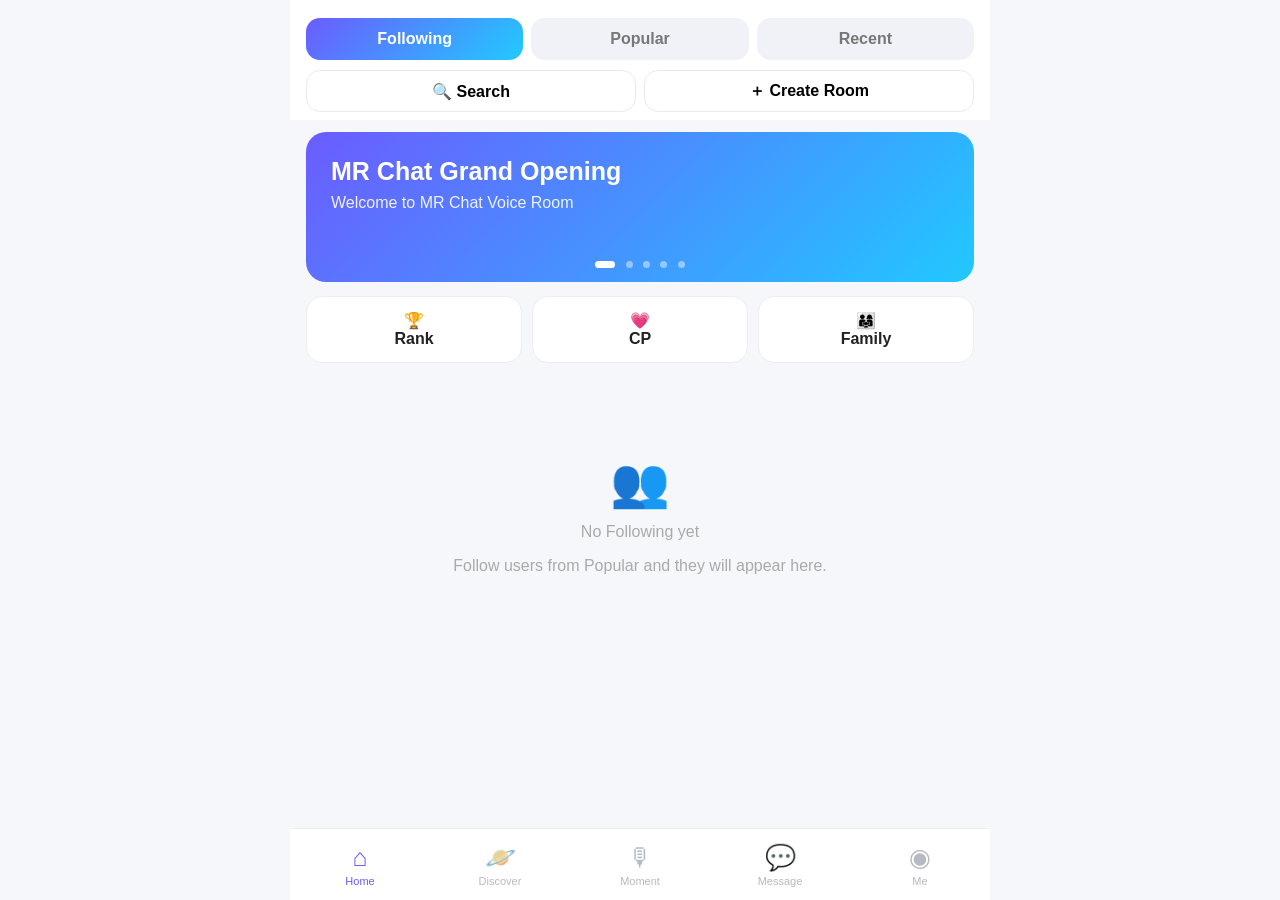
==== commit db837a27: "Update index.html" ====
--- a/index.html
+++ b/index.html
@@ -2,137 +2,141 @@
 <html lang="en">
 <head>
 <meta charset="UTF-8">
-<meta name="viewport" content="width=device-width,initial-scale=1,maximum-scale=1,user-scalable=no">
+<meta name="viewport" content="width=device-width, initial-scale=1.0, maximum-scale=1.0, user-scalable=no">
 <title>MR Chat</title>
 
 <style>
 *{
   box-sizing:border-box;
+  -webkit-tap-highlight-color:transparent;
+}
+
+html,body{
   margin:0;
   padding:0;
-  -webkit-tap-highlight-color:transparent;
-}
-
-body{
+  width:100%;
+  min-height:100%;
   font-family:Arial,Helvetica,sans-serif;
-  background:#f4f5f9;
-  color:#252525;
-  overflow-x:hidden;
-}
-
-button,input,textarea{
-  font-family:inherit;
+  background:#f5f7fb;
+  color:#222;
+}
+
+button,input,textarea,select{
+  font:inherit;
 }
 
 button{
   border:0;
-  background:none;
-}
-
-.app{
+  cursor:pointer;
+}
+
+.hidden{
+  display:none!important;
+}
+
+/* =========================
+   APP
+========================= */
+
+#app{
   width:100%;
   max-width:700px;
   min-height:100vh;
   margin:auto;
-  background:#f4f5f9;
+  background:#f5f7fb;
   position:relative;
+  overflow:hidden;
+}
+
+.page{
+  min-height:100vh;
   padding-bottom:82px;
 }
 
-/* =====================================================
-   GENERAL PAGE
-===================================================== */
-
-.page{
+.screen{
   display:none;
-  min-height:100vh;
-}
-
-.page.active{
+}
+
+.screen.active{
   display:block;
 }
 
-.page-header{
-  height:70px;
-  display:flex;
-  align-items:center;
-  padding:0 20px;
-  background:#fff;
-  position:sticky;
-  top:0;
-  z-index:10;
-}
-
-.page-header h2{
-  font-size:22px;
-}
-
-.header-space{
-  flex:1;
-}
-
-/* =====================================================
+/* =========================
    HOME
-===================================================== */
-
-.home{
-  padding-bottom:90px;
-}
-
-.home-top{
+========================= */
+
+.home-header{
   padding:18px 16px 8px;
   background:#fff;
 }
 
 .home-tabs{
   display:flex;
-  gap:7px;
+  gap:8px;
   align-items:center;
 }
 
 .home-tab{
   flex:1;
   height:42px;
-  border-radius:22px;
-  background:#f1f2f6;
-  font-size:14px;
+  border-radius:14px;
+  background:#f0f2f7;
   color:#777;
+  font-weight:700;
 }
 
 .home-tab.active{
   color:#fff;
-  background:linear-gradient(135deg,#5f8cff,#9a5cff);
+  background:linear-gradient(135deg,#6b5cff,#22c9ff);
+}
+
+.top-actions{
+  display:flex;
+  gap:8px;
+  margin-top:10px;
 }
 
 .top-action{
-  width:43px;
+  flex:1;
   height:42px;
+  border-radius:14px;
+  background:#fff;
+  border:1px solid #e9eaf0;
+  font-weight:600;
+}
+
+.event-slider{
+  margin:12px 16px;
   border-radius:20px;
-  background:#f1f2f6;
-  font-size:19px;
-}
-
-.event-box{
-  margin:13px 0;
-  height:125px;
-  border-radius:18px;
-  padding:20px;
+  height:150px;
+  overflow:hidden;
+  position:relative;
+  background:linear-gradient(135deg,#6b5cff,#21c8ff);
   color:#fff;
-  background:linear-gradient(135deg,#6e8cff,#b65cff);
-  position:relative;
-  overflow:hidden;
-}
-
-.event-box h2{
-  font-size:23px;
-  margin-bottom:8px;
-}
-
-.event-box p{
+}
+
+.event-slide{
+  position:absolute;
+  inset:0;
+  padding:25px;
+  display:none;
+}
+
+.event-slide.active{
+  display:block;
+}
+
+.event-slide h2{
+  margin:0 0 8px;
+  font-size:25px;
+}
+
+.event-slide p{
+  margin:0;
   opacity:.9;
 }
 
-.event-dots{
+.slider-dots{
   position:absolute;
   bottom:10px;
   left:0;
@@ -140,59 +144,52 @@
   text-align:center;
 }
 
-.event-dot{
+.slider-dot{
   display:inline-block;
-  width:6px;
-  height:6px;
+  width:7px;
+  height:7px;
   border-radius:50%;
-  background:rgba(255,255,255,.5);
+  background:rgba(255,255,255,.45);
   margin:0 3px;
 }
 
-.event-dot.active{
-  width:18px;
+.slider-dot.active{
+  width:20px;
   border-radius:10px;
   background:#fff;
 }
 
-.categories{
-  display:grid;
-  grid-template-columns:repeat(3,1fr);
+.category-row{
+  display:flex;
   gap:10px;
-  padding:10px 16px;
-}
-
-.category{
-  background:#fff;
-  padding:15px 5px;
+  padding:2px 16px 12px;
+}
+
+.category-box{
+  flex:1;
+  padding:14px 8px;
   text-align:center;
   border-radius:16px;
-  font-size:14px;
-}
-
-.category-icon{
-  font-size:24px;
-  margin-bottom:6px;
-}
-
-.rooms{
-  padding:8px 16px;
+  background:#fff;
+  border:1px solid #eee;
+  font-weight:700;
 }
 
 .room-card{
+  margin:10px 16px;
+  padding:15px;
   background:#fff;
-  border-radius:18px;
-  padding:15px;
-  margin-bottom:12px;
-}
-
-.room-top{
+  border-radius:20px;
+  box-shadow:0 4px 16px rgba(0,0,0,.04);
+}
+
+.room-head{
   display:flex;
   align-items:center;
   gap:12px;
 }
 
-.room-avatar{
+.avatar{
   width:48px;
   height:48px;
   border-radius:50%;
@@ -205,7 +202,6 @@
 
 .room-name{
   font-weight:700;
-  font-size:16px;
 }
 
 .room-id{
@@ -214,724 +210,798 @@
   margin-top:4px;
 }
 
-.room-enter{
+.follow-btn{
   padding:9px 14px;
   border-radius:18px;
   color:#fff;
-  background:linear-gradient(135deg,#6d8cff,#a45bff);
-}
+  background:linear-gradient(135deg,#ff4fa3,#725cff);
+}
+
+.follow-btn.following{
+  background:#ddd;
+  color:#555;
+}
+
+.room-actions{
+  display:flex;
+  gap:8px;
+  margin-top:13px;
+}
+
+.room-btn{
+  flex:1;
+  padding:10px;
+  border-radius:13px;
+  background:#f5f6fa;
+}
+
+/* =========================
+   EMPTY
+========================= */
 
 .empty{
-  margin:20px 16px;
-  padding:70px 20px;
+  padding:80px 20px;
   text-align:center;
   color:#aaa;
+}
+
+.empty-icon{
+  font-size:48px;
+  margin-bottom:12px;
+}
+
+/* =========================
+   PAGE HEADER
+========================= */
+
+.page-header{
+  height:62px;
   background:#fff;
-  border-radius:20px;
-}
-
-.empty-icon{
-  font-size:45px;
-  margin-bottom:12px;
-}
-
-/* =====================================================
+  display:flex;
+  align-items:center;
+  padding:0 18px;
+  font-size:20px;
+  font-weight:700;
+  position:sticky;
+  top:0;
+  z-index:5;
+}
+
+.back-btn{
+  width:40px;
+  height:40px;
+  border-radius:50%;
+  background:#f2f3f7;
+  margin-right:10px;
+}
+
+/* =========================
    MOMENT
-===================================================== */
-
-.moment-page{
-  padding-bottom:90px;
-}
+========================= */
 
 .moment-compose{
-  margin:15px;
-  padding:17px;
+  margin:14px;
   background:#fff;
+  padding:15px;
   border-radius:18px;
 }
 
 .moment-compose textarea{
   width:100%;
   min-height:90px;
+  border:0;
+  outline:0;
   resize:none;
-  border:0;
-  outline:none;
-  font-size:16px;
-}
-
-.primary-btn{
+}
+
+.primary{
+  background:linear-gradient(135deg,#695cff,#1ec8ff);
+  color:#fff;
+  border-radius:13px;
   padding:11px 20px;
-  border-radius:20px;
-  color:#fff;
-  background:linear-gradient(135deg,#6b8cff,#a456ff);
 }
 
 .moment-card{
+  margin:12px 14px;
   background:#fff;
-  margin:12px 15px;
-  padding:16px;
   border-radius:18px;
+  padding:15px;
 }
 
 .moment-user{
   display:flex;
+  gap:10px;
   align-items:center;
-  gap:10px;
-}
-
-.moment-user img{
-  width:42px;
-  height:42px;
-  border-radius:50%;
-  object-fit:cover;
 }
 
 .moment-text{
-  padding:14px 0;
+  padding:15px 0 5px;
   line-height:1.5;
 }
 
-/* =====================================================
+/* =========================
    MESSAGE
-===================================================== */
-
-.message-page{
-  padding-bottom:90px;
-}
+========================= */
 
 .message-card{
-  margin:12px 15px;
+  margin:10px 14px;
+  padding:15px;
+  border-radius:17px;
   background:#fff;
-  border-radius:18px;
-  padding:17px;
+}
+
+.message-card.system{
+  background:linear-gradient(135deg,#f1edff,#e8f9ff);
 }
 
 .message-title{
   font-weight:700;
-  font-size:17px;
-}
-
-.message-time{
-  float:right;
-  color:#aaa;
-  font-size:12px;
+  margin-bottom:5px;
 }
 
 .message-text{
-  color:#777;
-  margin-top:9px;
-}
-
-.new-message{
+  color:#666;
+}
+
+.chat-box{
   margin:15px;
   background:#fff;
   border-radius:18px;
-  padding:16px;
-}
-
-.new-message input{
-  width:100%;
-  padding:13px;
-  border:1px solid #ddd;
-  border-radius:12px;
-  outline:none;
-  margin-bottom:10px;
-}
-
-/* =====================================================
-   ME PAGE
-===================================================== */
-
-.me-page{
-  background:#f4f5f9;
-  padding-bottom:90px;
-}
-
-/* upper blue/green background */
-
-.me-head{
-  min-height:390px;
-  padding:18px 22px 15px;
-  background:
-    radial-gradient(circle at 15% 10%,rgba(255,255,255,.55),transparent 28%),
-    linear-gradient(
-      180deg,
-      #a8eaf1 0%,
-      #d5f4f3 55%,
-      #f4f5f9 100%
-    );
-}
-
-.status-space{
-  height:48px;
-}
-
-.me-profile{
+  padding:15px;
+}
+
+.chat-row{
+  display:flex;
+  gap:10px;
+  margin:12px 0;
+}
+
+.chat-row.me{
+  justify-content:flex-end;
+}
+
+.bubble{
+  max-width:75%;
+  padding:10px 14px;
+  border-radius:18px;
+  background:#f1f2f7;
+}
+
+.chat-row.me .bubble{
+  color:#fff;
+  background:linear-gradient(135deg,#735dff,#1ec8ff);
+}
+
+.chat-input{
+  display:flex;
+  gap:8px;
+  margin-top:15px;
+}
+
+.chat-input input{
+  flex:1;
+  border:1px solid #eee;
+  border-radius:20px;
+  padding:11px 14px;
+  outline:0;
+}
+
+/* =========================
+   ME / PROFILE
+========================= */
+
+#mePage{
+  background:linear-gradient(180deg,#dff9ff 0,#f3f7fa 36%,#f4f6fa 100%);
+}
+
+.me-top{
+  padding:35px 22px 12px;
+  position:relative;
+}
+
+.profile-main{
   display:flex;
   align-items:center;
-  padding:12px 25px 0;
-  gap:24px;
-}
-
-.me-photo-wrap{
-  width:126px;
-  height:126px;
+  gap:25px;
+  padding-top:15px;
+}
+
+.profile-photo-wrap{
   position:relative;
   flex-shrink:0;
 }
 
-.me-photo{
+.profile-photo{
   width:126px;
   height:126px;
   border-radius:50%;
   object-fit:cover;
-  border:2px solid rgba(255,255,255,.95);
-  box-shadow:0 4px 15px rgba(0,0,0,.12);
-}
-
-.photo-edit{
+  border:4px solid rgba(255,255,255,.75);
+  box-shadow:0 4px 15px rgba(0,0,0,.08);
+}
+
+.photo-camera{
   position:absolute;
-  right:2px;
-  bottom:2px;
-  width:34px;
-  height:34px;
+  right:3px;
+  bottom:5px;
+  width:32px;
+  height:32px;
   border-radius:50%;
   background:#fff;
-  box-shadow:0 2px 7px rgba(0,0,0,.18);
-  font-size:17px;
-}
-
-.me-info{
-  flex:1;
+  box-shadow:0 2px 8px rgba(0,0,0,.15);
+  display:flex;
+  align-items:center;
+  justify-content:center;
+}
+
+.profile-name-area{
   min-width:0;
 }
 
-.me-name{
-  font-size:29px;
+.profile-name{
+  font-size:27px;
   font-weight:700;
   white-space:nowrap;
   overflow:hidden;
   text-overflow:ellipsis;
-  cursor:pointer;
-}
-
-.me-id{
-  color:#999;
-  font-size:18px;
-  margin-top:20px;
-}
-
-.profile-switch{
+}
+
+.profile-id{
+  color:#9299a0;
+  font-size:17px;
+  margin-top:10px;
+}
+
+.switch-icon{
   position:absolute;
-  right:24px;
-  top:135px;
-  font-size:28px;
+  right:25px;
+  top:105px;
   color:#aaa;
-}
-
-.me-stats{
-  margin-top:42px;
+  font-size:27px;
+}
+
+.profile-stats{
   display:flex;
   align-items:center;
-  justify-content:center;
-}
-
-.me-stat{
-  width:120px;
+  margin-top:35px;
+}
+
+.stat{
+  flex:1;
   text-align:center;
 }
 
-.me-stat strong{
-  display:block;
-  font-size:30px;
-}
-
-.me-stat span{
-  display:block;
-  color:#999;
-  font-size:19px;
-  margin-top:6px;
+.stat-number{
+  font-size:27px;
+  font-weight:700;
+}
+
+.stat-label{
+  color:#a0a5ab;
+  margin-top:4px;
+  font-size:17px;
 }
 
 .stat-line{
   width:1px;
-  height:40px;
-  background:#ddd;
+  height:38px;
+  background:#d7dadd;
 }
 
 .family-logo{
-  width:82px;
+  width:100px;
   height:82px;
   object-fit:contain;
-  margin-left:20px;
+  margin-left:18px;
 }
 
 /* wallet store */
 
 .wallet-store{
-  display:grid;
-  grid-template-columns:1fr 1fr;
+  display:flex;
   gap:11px;
-  padding:0 22px;
-  margin-top:-1px;
-}
-
-.wallet-card{
-  height:127px;
+  padding:12px 22px;
+}
+
+.wallet-card,
+.store-card{
+  flex:1;
+  height:128px;
   border-radius:22px;
-  color:#fff;
-  padding:25px 28px;
   position:relative;
   overflow:hidden;
-  text-align:left;
-}
-
-.wallet-card.wallet{
-  background:
-    radial-gradient(circle at 20% 15%,rgba(255,255,255,.15),transparent 25%),
-    linear-gradient(135deg,#ff6847,#ff9c40);
-}
-
-.wallet-card.store{
-  background:
-    radial-gradient(circle at 20% 15%,rgba(255,255,255,.15),transparent 25%),
-    linear-gradient(135deg,#45ace7,#56c5ef);
-}
-
-.wallet-title{
+  color:#fff;
+  padding:23px 15px;
+}
+
+.wallet-card{
+  background:linear-gradient(135deg,#ff6545,#ffae42);
+}
+
+.store-card{
+  background:linear-gradient(135deg,#36b9ff,#51a8ed);
+}
+
+.wallet-card:after,
+.store-card:after{
+  content:"";
+  position:absolute;
+  width:170px;
+  height:170px;
+  right:-65px;
+  top:-55px;
+  border-radius:50%;
+  background:rgba(255,255,255,.12);
+}
+
+.card-title{
   font-size:27px;
   position:relative;
   z-index:2;
 }
 
-.wallet-number{
-  font-size:21px;
-  margin-top:13px;
+.card-value{
+  font-size:20px;
+  margin-top:14px;
   position:relative;
   z-index:2;
 }
 
-.wallet-icon{
+.card-art{
   position:absolute;
-  right:17px;
-  top:27px;
-  font-size:57px;
-}
-
-/* main menu */
-
-.me-card{
-  margin:22px 22px 0;
+  right:12px;
+  bottom:7px;
+  font-size:54px;
+  z-index:2;
+}
+
+/* menu */
+
+.me-menu{
+  margin:10px 22px 18px;
   background:#fff;
-  border-radius:23px;
+  border-radius:22px;
   overflow:hidden;
 }
 
 .me-row{
-  min-height:91px;
+  min-height:94px;
   display:flex;
   align-items:center;
-  padding:0 31px;
-  gap:25px;
-}
-
-.me-row-icon{
-  width:42px;
+  padding:0 30px;
+  gap:22px;
+}
+
+.me-row:active{
+  background:#f5f5f5;
+}
+
+.me-icon{
+  width:40px;
   text-align:center;
   font-size:32px;
   flex-shrink:0;
 }
 
-.me-row-title{
+.me-label{
   flex:1;
-  font-size:27px;
-  color:#2d2d2d;
+  font-size:22px;
+  color:#333;
 }
 
 .me-right{
   display:flex;
   align-items:center;
-  gap:17px;
+  gap:20px;
+}
+
+.badge-level{
+  font-size:18px;
+  font-weight:700;
+  color:#6c35b6;
+  background:linear-gradient(90deg,#ffd64d,#9e50ff);
+  padding:4px 10px;
+  border-radius:20px;
+}
+
+.badge-svip{
+  font-size:15px;
+  color:#ffe7a0;
+  background:#176c4d;
+  border-radius:12px;
+  padding:5px 9px;
+}
+
+.aristo{
+  font-size:30px;
 }
 
 .arrow{
-  color:#bbb;
-  font-size:34px;
-  line-height:1;
-}
-
-.level-badge{
-  min-width:101px;
-  height:34px;
-  padding:5px 12px;
-  color:#fff;
-  border-radius:17px;
-  font-size:15px;
-  font-weight:bold;
-  text-align:center;
-  background:linear-gradient(90deg,#6024ad,#b833d5,#5921ae);
-  border:2px solid #e6bb36;
-  box-shadow:0 2px 4px rgba(0,0,0,.12);
-}
-
-.svip-badge{
-  min-width:82px;
-  height:31px;
-  padding:6px 8px;
-  border-radius:15px;
-  background:linear-gradient(135deg,#06753b,#1a9b53);
-  color:#f4d77a;
-  font-size:13px;
-  font-weight:bold;
-  border:1px solid #e1c46b;
-}
-
-.aristo-badge{
-  font-size:31px;
-}
-
-/* icon colors */
-
-.i-gold{color:#f8b31c}
-.i-purple{color:#8666ec}
-.i-pink{color:#f32c82}
-.i-blue{color:#29b6e9}
-.i-orange{color:#ff8b13}
-.i-green{color:#50db6e}
-
-/* lower card */
-
-.lower-card{
-  margin-bottom:22px;
-}
-
-.offline{
-  border:1px solid #e1e1e1;
-  color:#999;
-  border-radius:18px;
-  padding:5px 12px;
-  font-size:15px;
-}
-
-/* =====================================================
-   PROFILE EDIT SCREEN
-===================================================== */
-
-.profile-editor{
-  display:none;
-  position:fixed;
-  inset:0;
-  background:#f4f5f9;
-  z-index:200;
-  overflow-y:auto;
-}
-
-.profile-editor.show{
-  display:block;
-}
-
-.editor-header{
-  height:68px;
+  color:#b8b8b8;
+  font-size:30px;
+}
+
+/* =========================
+   PROFILE DETAILS
+========================= */
+
+#profileDetails{
+  background:#f5f7fa;
+}
+
+.details-head{
+  height:62px;
   background:#fff;
   display:flex;
   align-items:center;
-  padding:0 18px;
+  padding:0 16px;
   position:sticky;
   top:0;
-  z-index:5;
-  border-bottom:1px solid #eee;
-}
-
-.editor-header button{
-  font-size:27px;
-  width:42px;
-}
-
-.editor-header h2{
+  z-index:10;
+}
+
+.details-head h2{
   flex:1;
   text-align:center;
+  margin:0;
   font-size:20px;
 }
 
-.editor-save{
-  color:#657fff;
-  font-size:16px!important;
-}
-
-.editor-body{
-  padding:25px 18px 50px;
-}
-
-.editor-photo{
-  display:flex;
-  justify-content:center;
-  margin-bottom:25px;
-}
-
-.editor-photo-box{
-  width:112px;
-  height:112px;
+.details-edit{
+  color:#6254ff;
+  font-weight:700;
+}
+
+.details-photo-section{
+  background:#fff;
+  text-align:center;
+  padding:28px 20px;
+}
+
+.details-photo-wrap{
+  display:inline-block;
   position:relative;
 }
 
-.editor-photo-box img{
-  width:112px;
-  height:112px;
+.details-photo{
+  width:125px;
+  height:125px;
+  object-fit:cover;
   border-radius:50%;
-  object-fit:cover;
-}
-
-.editor-camera{
-  position:absolute;
-  right:0;
-  bottom:0;
-  width:36px;
-  height:36px;
-  border-radius:50%;
-  background:#fff;
-  box-shadow:0 2px 8px rgba(0,0,0,.18);
-}
-
-.form-card{
+  border:4px solid #fff;
+  box-shadow:0 5px 20px rgba(0,0,0,.12);
+}
+
+.change-photo{
+  display:block;
+  margin:13px auto 0;
+  color:#6356ff;
+  font-weight:700;
+  background:none;
+}
+
+.profile-fields{
+  margin:14px;
   background:#fff;
   border-radius:20px;
   overflow:hidden;
 }
 
-.form-row{
-  min-height:72px;
+.profile-field{
+  min-height:68px;
   padding:12px 18px;
   border-bottom:1px solid #f0f0f0;
-}
-
-.form-row:last-child{
+  display:flex;
+  align-items:center;
+}
+
+.profile-field:last-child{
   border-bottom:0;
 }
 
-.form-label{
-  display:block;
-  color:#999;
-  font-size:13px;
-  margin-bottom:6px;
-}
-
-.form-input,
-.form-textarea{
-  width:100%;
+.field-label{
+  width:125px;
+  color:#888;
+  font-size:16px;
+}
+
+.field-input{
+  flex:1;
   border:0;
-  outline:none;
+  outline:0;
   font-size:17px;
+  background:transparent;
   color:#222;
-  background:transparent;
-}
-
-.form-textarea{
-  min-height:85px;
+}
+
+.field-textarea{
+  min-height:80px;
   resize:none;
-}
-
-.photo-input{
-  display:none;
-}
-
-/* =====================================================
-   SIMPLE MODAL
-===================================================== */
-
-.modal-bg{
-  display:none;
+  padding-top:8px;
+}
+
+.save-profile{
+  margin:10px 14px 30px;
+  width:calc(100% - 28px);
+  height:52px;
+  border-radius:18px;
+  color:#fff;
+  background:linear-gradient(135deg,#6e58ff,#21c8ff);
+  font-weight:700;
+}
+
+/* =========================
+   MODALS
+========================= */
+
+.modal{
   position:fixed;
   inset:0;
-  z-index:300;
-  background:rgba(0,0,0,.45);
+  background:rgba(0,0,0,.48);
+  display:none;
   align-items:flex-end;
   justify-content:center;
-}
-
-.modal-bg.show{
+  z-index:1000;
+}
+
+.modal.show{
   display:flex;
 }
 
-.modal{
+.modal-box{
   width:100%;
   max-width:700px;
   background:#fff;
   border-radius:25px 25px 0 0;
-  padding:25px;
-}
-
-.modal h2{
-  font-size:23px;
+  padding:22px;
+  max-height:85vh;
+  overflow:auto;
+}
+
+.modal-title{
+  font-size:21px;
+  font-weight:700;
   margin-bottom:18px;
 }
 
-.modal-option{
-  padding:17px 0;
-  border-bottom:1px solid #eee;
-  font-size:18px;
-}
-
-/* =====================================================
+.modal input,
+.modal textarea,
+.modal select{
+  width:100%;
+  padding:13px;
+  border:1px solid #e3e4ea;
+  border-radius:13px;
+  outline:0;
+  margin-bottom:10px;
+}
+
+.modal-buttons{
+  display:flex;
+  gap:10px;
+}
+
+.modal-buttons button{
+  flex:1;
+  padding:13px;
+  border-radius:13px;
+}
+
+.cancel{
+  background:#eee;
+}
+
+/* =========================
+   SEARCH
+========================= */
+
+.search-box{
+  margin:14px;
+  display:flex;
+  gap:8px;
+}
+
+.search-box input{
+  flex:1;
+  border:1px solid #e5e6eb;
+  border-radius:16px;
+  padding:13px;
+  outline:0;
+}
+
+.search-results{
+  margin:0 14px;
+}
+
+/* =========================
+   ROOM
+========================= */
+
+#roomScreen{
+  position:fixed;
+  inset:0;
+  background:linear-gradient(180deg,#15153d,#35186d);
+  color:#fff;
+  z-index:500;
+  display:none;
+  overflow:auto;
+}
+
+#roomScreen.show{
+  display:block;
+}
+
+.room-top{
+  padding:20px;
+  display:flex;
+  align-items:center;
+  gap:12px;
+}
+
+.room-top .room-title{
+  flex:1;
+}
+
+.room-stage{
+  padding:25px 15px;
+  text-align:center;
+}
+
+.host-avatar{
+  width:90px;
+  height:90px;
+  border-radius:50%;
+  object-fit:cover;
+  border:4px solid #ffd45a;
+}
+
+.seats{
+  display:grid;
+  grid-template-columns:repeat(4,1fr);
+  gap:22px 8px;
+  margin-top:30px;
+}
+
+.seat{
+  text-align:center;
+}
+
+.seat-avatar{
+  width:58px;
+  height:58px;
+  border-radius:50%;
+  object-fit:cover;
+  background:#49427b;
+}
+
+.room-chat{
+  margin:20px 15px;
+  padding:15px;
+  border-radius:20px;
+  background:rgba(255,255,255,.1);
+  min-height:180px;
+}
+
+.room-bottom{
+  position:fixed;
+  bottom:0;
+  left:0;
+  right:0;
+  max-width:700px;
+  margin:auto;
+  padding:13px 15px 22px;
+  background:rgba(12,9,35,.92);
+  display:flex;
+  gap:8px;
+}
+
+.room-control{
+  flex:1;
+  height:48px;
+  border-radius:18px;
+  background:rgba(255,255,255,.14);
+  color:#fff;
+  font-size:20px;
+}
+
+/* =========================
    BOTTOM NAV
-===================================================== */
+========================= */
 
 .bottom-nav{
   position:fixed;
   bottom:0;
-  left:50%;
-  transform:translateX(-50%);
-  width:100%;
+  left:0;
+  right:0;
   max-width:700px;
-  height:82px;
-  background:rgba(255,255,255,.97);
+  margin:auto;
+  height:72px;
+  background:rgba(255,255,255,.96);
+  backdrop-filter:blur(15px);
   border-top:1px solid #eee;
-  display:grid;
-  grid-template-columns:repeat(5,1fr);
+  display:flex;
   z-index:100;
 }
 
-.nav-item{
+.nav-btn{
+  flex:1;
+  background:transparent;
+  color:#b7bac4;
   display:flex;
   flex-direction:column;
   justify-content:center;
   align-items:center;
-  color:#cbd0da;
-  gap:4px;
+  gap:3px;
 }
 
 .nav-icon{
-  font-size:31px;
-  line-height:1;
-}
-
-.nav-item.active{
-  color:#8d88ff;
-}
-
-.nav-item.active .nav-icon{
-  background:linear-gradient(135deg,#35d7ff,#b14dff);
-  -webkit-background-clip:text;
-  -webkit-text-fill-color:transparent;
-}
-
-/* =====================================================
-   TOAST
-===================================================== */
-
-.toast{
-  display:none;
-  position:fixed;
-  left:50%;
-  bottom:105px;
-  transform:translateX(-50%);
-  padding:12px 20px;
-  background:rgba(30,30,30,.9);
-  color:#fff;
-  border-radius:25px;
-  z-index:500;
-  white-space:nowrap;
-}
-
-.toast.show{
-  display:block;
-}
-
-/* =====================================================
+  font-size:25px;
+}
+
+.nav-text{
+  font-size:11px;
+}
+
+.nav-btn.active{
+  color:#685cff;
+}
+
+.nav-btn.active .nav-icon{
+  color:#685cff;
+}
+
+/* =========================
    RESPONSIVE
-===================================================== */
-
-@media(max-width:500px){
-
-  .me-head{
-    min-height:389px;
-  }
-
-  .me-profile{
-    padding-left:25px;
-    padding-right:25px;
-  }
-
-  .me-photo-wrap,
-  .me-photo{
+========================= */
+
+@media(max-width:430px){
+
+  .me-top{
+    padding:30px 22px 8px;
+  }
+
+  .profile-main{
+    gap:24px;
+  }
+
+  .profile-photo{
     width:126px;
     height:126px;
   }
 
-  .me-name{
-    font-size:28px;
+  .profile-name{
+    font-size:25px;
+  }
+
+  .profile-id{
+    font-size:16px;
+  }
+
+  .switch-icon{
+    right:20px;
+  }
+
+  .family-logo{
+    width:88px;
+    margin-left:10px;
+  }
+
+  .wallet-card,
+  .store-card{
+    height:125px;
+  }
+
+  .card-title{
+    font-size:26px;
   }
 
   .me-row{
-    min-height:91px;
-  }
-
-  .me-row-title{
-    font-size:27px;
-  }
-}
-
-@media(max-width:390px){
-
-  .me-head{
-    min-height:380px;
-  }
-
-  .me-profile{
-    padding-left:10px;
-    padding-right:10px;
-    gap:15px;
-  }
-
-  .me-photo-wrap,
-  .me-photo{
-    width:105px;
-    height:105px;
-  }
-
-  .me-name{
-    font-size:23px;
-  }
-
-  .me-id{
-    font-size:15px;
-    margin-top:13px;
-  }
-
-  .profile-switch{
-    top:125px;
-  }
-
-  .me-stat{
-    width:90px;
-  }
-
-  .family-logo{
-    width:70px;
-    height:70px;
-    margin-left:5px;
-  }
-
-  .wallet-store{
-    padding:0 15px;
-  }
-
-  .me-card{
-    margin-left:15px;
-    margin-right:15px;
-  }
-
-  .me-row{
-    padding:0 20px;
-    gap:17px;
-  }
-
-  .me-row-title{
-    font-size:22px;
-  }
-
-  .me-row-icon{
-    width:35px;
-    font-size:28px;
+    min-height:94px;
+    padding:0 28px;
+    gap:18px;
+  }
+
+  .me-label{
+    font-size:21px;
   }
 }
 </style>
@@ -939,1119 +1009,1192 @@
 
 <body>
 
-<div class="app">
-
-<!-- =====================================================
-     HOME
-===================================================== -->
-
-<section class="page home" id="homePage">
-
-  <div class="home-top">
+<div id="app">
+
+<!-- ================= HOME ================= -->
+
+<section id="homePage" class="screen active page">
+
+  <div class="home-header">
 
     <div class="home-tabs">
-      <button class="home-tab active">Following</button>
-      <button class="home-tab">Popular</button>
-      <button class="home-tab">Recent</button>
-      <button class="top-action">⌕</button>
-      <button class="top-action">＋</button>
-    </div>
-
-    <div class="event-box">
+      <button class="home-tab active" onclick="homeTab(this,'Following')">Following</button>
+      <button class="home-tab" onclick="homeTab(this,'Popular')">Popular</button>
+      <button class="home-tab" onclick="homeTab(this,'Recent')">Recent</button>
+    </div>
+
+    <div class="top-actions">
+      <button class="top-action" onclick="openSearch()">🔍 Search</button>
+      <button class="top-action" onclick="createRoom()">＋ Create Room</button>
+    </div>
+
+  </div>
+
+  <div class="event-slider">
+
+    <div class="event-slide active">
       <h2>MR Chat Grand Opening</h2>
       <p>Welcome to MR Chat Voice Room</p>
-
-      <div class="event-dots">
-        <span class="event-dot active"></span>
-        <span class="event-dot"></span>
-        <span class="event-dot"></span>
-        <span class="event-dot"></span>
-        <span class="event-dot"></span>
-      </div>
+    </div>
+
+    <div class="event-slide">
+      <h2>Daily Gift Event</h2>
+      <p>Send gifts and enjoy the event</p>
+    </div>
+
+    <div class="event-slide">
+      <h2>Rank Challenge</h2>
+      <p>Join today's ranking challenge</p>
+    </div>
+
+    <div class="event-slide">
+      <h2>CP Event</h2>
+      <p>Build your CP relationship</p>
+    </div>
+
+    <div class="event-slide">
+      <h2>Family Party</h2>
+      <p>Enjoy with your family</p>
+    </div>
+
+    <div class="slider-dots">
+      <span class="slider-dot active"></span>
+      <span class="slider-dot"></span>
+      <span class="slider-dot"></span>
+      <span class="slider-dot"></span>
+      <span class="slider-dot"></span>
     </div>
 
   </div>
 
-  <div class="categories">
-    <div class="category">
-      <div class="category-icon">🏆</div>
-      Rank
-    </div>
-
-    <div class="category">
-      <div class="category-icon">💞</div>
-      CP
-    </div>
-
-    <div class="category">
-      <div class="category-icon">👨‍👩‍👧</div>
-      Family
-    </div>
+  <div class="category-row">
+    <div class="category-box">🏆<br>Rank</div>
+    <div class="category-box">💗<br>CP</div>
+    <div class="category-box">👨‍👩‍👧<br>Family</div>
   </div>
 
-  <div class="rooms">
+  <div id="homeContent"></div>
+
+</section>
+
+
+<!-- ================= DISCOVER ================= -->
+
+<section id="discoverPage" class="screen page">
+
+  <div class="page-header">Discover</div>
+
+  <div id="discoverContent">
+    <div class="empty">
+      <div class="empty-icon">🌎</div>
+      <div>No content yet</div>
+      <p>Discover content from real MR Chat users here.</p>
+    </div>
+  </div>
+
+</section>
+
+
+<!-- ================= MOMENT ================= -->
+
+<section id="momentPage" class="screen page">
+
+  <div class="page-header">Moment</div>
+
+  <div class="moment-compose">
+
+    <textarea id="momentText" placeholder="Share something with MR Chat..."></textarea>
+
+    <button class="primary" onclick="postMoment()">Post Moment</button>
+
+  </div>
+
+  <div id="momentContent">
+    <div class="empty">
+      <div class="empty-icon">✨</div>
+      <div>No Moments yet</div>
+    </div>
+  </div>
+
+</section>
+
+
+<!-- ================= MESSAGE ================= -->
+
+<section id="messagePage" class="screen page">
+
+  <div class="page-header">Message</div>
+
+  <div class="message-card system">
+    <div class="message-title">🎁 MR Chat Reward</div>
+    <div class="message-text">Your MR Chat rewards and event notifications will appear here.</div>
+  </div>
+
+  <div class="message-card system">
+    <div class="message-title">💬 MR Chat</div>
+    <div class="message-text">Welcome to MR Chat.</div>
+  </div>
+
+  <div class="message-card system">
+    <div class="message-title">🎁 Gift Notice</div>
+    <div class="message-text">Gift notifications will appear here.</div>
+  </div>
+
+  <div class="chat-box">
+
+    <div class="message-title">Messages</div>
+
+    <div id="chatMessages">
+      <div class="empty" style="padding:30px 10px;">
+        Select a user to start chatting.
+      </div>
+    </div>
+
+    <div class="chat-input">
+      <input id="chatInput" placeholder="Type a message...">
+      <button class="primary" onclick="sendMessage()">Send</button>
+    </div>
+
+  </div>
+
+</section>
+
+
+<!-- ================= ME ================= -->
+
+<section id="mePage" class="screen page">
+
+  <div class="me-top">
+
+    <div class="profile-main">
+
+      <div class="profile-photo-wrap"
+           onclick="openProfileDetails()">
+
+        <img id="mePhoto"
+             class="profile-photo"
+             src="https://i.pravatar.cc/300?img=11">
+
+        <div class="photo-camera">📷</div>
+
+      </div>
+
+      <div class="profile-name-area">
+
+        <div id="meName" class="profile-name">
+          Mia Vai
+        </div>
+
+        <div id="meId" class="profile-id">
+          ID:100927248
+        </div>
+
+      </div>
+
+    </div>
+
+    <div class="switch-icon">⇄</div>
+
+    <div class="profile-stats">
+
+      <div class="stat">
+        <div class="stat-number" id="followCount">15</div>
+        <div class="stat-label">Follow</div>
+      </div>
+
+      <div class="stat-line"></div>
+
+      <div class="stat">
+        <div class="stat-number" id="fansCount">26</div>
+        <div class="stat-label">Fans</div>
+      </div>
+
+      <img
+        id="familyLogo"
+        class="family-logo"
+        src="https://cdn-icons-png.flaticon.com/512/3064/3064197.png"
+        alt="Family">
+
+    </div>
+
+  </div>
+
+
+  <div class="wallet-store">
+
+    <button class="wallet-card" onclick="openWallet()">
+      <div class="card-title">Wallet</div>
+      <div class="card-value">🪙 <span id="coinBalance">13658</span></div>
+      <div class="card-art">👛</div>
+    </button>
+
+    <button class="store-card" onclick="openStore()">
+      <div class="card-title">Store</div>
+      <div class="card-value">&nbsp;</div>
+      <div class="card-art">🏪</div>
+    </button>
+
+  </div>
+
+
+  <div class="me-menu">
+
+    <div class="me-row" onclick="inviteCoins()">
+      <div class="me-icon">💰</div>
+      <div class="me-label">Invite get coins</div>
+      <div class="me-right">
+        <span class="arrow">›</span>
+      </div>
+    </div>
+
+    <div class="me-row" onclick="loveHouse()">
+      <div class="me-icon">💜</div>
+      <div class="me-label">Love House</div>
+      <div class="me-right">
+        <span class="arrow">›</span>
+      </div>
+    </div>
+
+    <div class="me-row" onclick="openCP()">
+      <div class="me-icon">💗</div>
+      <div class="me-label">CP Level</div>
+      <div class="me-right">
+        <span class="arrow">›</span>
+      </div>
+    </div>
+
+    <div class="me-row" onclick="propWarehouse()">
+      <div class="me-icon">🧰</div>
+      <div class="me-label">Prop Warehouse</div>
+      <div class="me-right">
+        <span class="arrow">›</span>
+      </div>
+    </div>
+
+    <div class="me-row" onclick="medal()">
+      <div class="me-icon">🏅</div>
+      <div class="me-label">Medal</div>
+      <div class="me-right">
+        <span class="arrow">›</span>
+      </div>
+    </div>
+
+    <div class="me-row" onclick="level()">
+      <div class="me-icon">🟢</div>
+      <div class="me-label">Level</div>
+      <div class="me-right">
+        <span class="badge-level">⭐ LV.41 ⭐</span>
+        <span class="arrow">›</span>
+      </div>
+    </div>
+
+    <div class="me-row" onclick="svip()">
+      <div class="me-icon">💜</div>
+      <div class="me-label">SVIP</div>
+      <div class="me-right">
+        <span class="badge-svip">👑 SVIP2</span>
+        <span class="arrow">›</span>
+      </div>
+    </div>
+
+    <div class="me-row" onclick="aristocracy()">
+      <div class="me-icon">👑</div>
+      <div class="me-label">Aristocracy</div>
+      <div class="me-right">
+        <span class="aristo">❄️</span>
+        <span class="arrow">›</span>
+      </div>
+    </div>
+
+  </div>
+
+
+  <div class="me-menu">
+
+    <div class="me-row" onclick="language()">
+      <div class="me-icon">🌐</div>
+      <div class="me-label">Language</div>
+      <div class="me-right">
+        <span class="arrow">›</span>
+      </div>
+    </div>
+
+    <div class="me-row" onclick="customerService()">
+      <div class="me-icon">🎧</div>
+      <div class="me-label">Customer service</div>
+      <div class="me-right">
+        <span style="border:1px solid #ddd;padding:3px 10px;border-radius:15px;color:#999;font-size:14px;">
+          ● Offline
+        </span>
+        <span class="arrow">›</span>
+      </div>
+    </div>
+
+    <div class="me-row" onclick="feedback()">
+      <div class="me-icon">💬</div>
+      <div class="me-label">Feedback</div>
+      <div class="me-right">
+        <span class="arrow">›</span>
+      </div>
+    </div>
+
+    <div class="me-row" onclick="settings()">
+      <div class="me-icon">⚙️</div>
+      <div class="me-label">Settings</div>
+      <div class="me-right">
+        <span class="arrow">›</span>
+      </div>
+    </div>
+
+  </div>
+
+</section>
+
+
+<!-- ================= PROFILE DETAILS ================= -->
+
+<section id="profileDetails" class="screen page">
+
+  <div class="details-head">
+
+    <button class="back-btn" onclick="closeProfileDetails()">‹</button>
+
+    <h2>Edit Profile</h2>
+
+    <button class="details-edit" onclick="saveProfile()">Save</button>
+
+  </div>
+
+
+  <div class="details-photo-section">
+
+    <div class="details-photo-wrap">
+
+      <img id="detailsPhoto"
+           class="details-photo"
+           src="https://i.pravatar.cc/300?img=11">
+
+    </div>
+
+    <button class="change-photo" onclick="changePhoto()">
+      📷 Change profile photo
+    </button>
+
+    <input
+      id="photoFile"
+      type="file"
+      accept="image/*"
+      style="display:none"
+      onchange="loadPhoto(event)">
+
+  </div>
+
+
+  <div class="profile-fields">
+
+    <div class="profile-field">
+      <div class="field-label">Nickname</div>
+      <input id="editName"
+             class="field-input"
+             value="Mia Vai"
+             maxlength="30">
+    </div>
+
+    <div class="profile-field">
+      <div class="field-label">ID</div>
+      <input id="editId"
+             class="field-input"
+             value="100927248"
+             readonly>
+    </div>
+
+    <div class="profile-field">
+      <div class="field-label">Date of Birth</div>
+      <input id="editBirthday"
+             class="field-input"
+             type="date">
+    </div>
+
+    <div class="profile-field">
+      <div class="field-label">Nationality</div>
+      <select id="editNationality" class="field-input">
+        <option>Bangladesh</option>
+        <option>India</option>
+        <option>Pakistan</option>
+        <option>Saudi Arabia</option>
+        <option>United Arab Emirates</option>
+        <option>Qatar</option>
+        <option>Kuwait</option>
+        <option>Oman</option>
+        <option>Bahrain</option>
+        <option>Other</option>
+      </select>
+    </div>
+
+    <div class="profile-field">
+      <div class="field-label">Location</div>
+      <input id="editLocation"
+             class="field-input"
+             value="Bangladesh">
+    </div>
+
+    <div class="profile-field">
+      <div class="field-label">Bio</div>
+      <textarea id="editBio"
+                class="field-input field-textarea"
+                placeholder="Write something about yourself...">Welcome to MR Chat ❤️</textarea>
+    </div>
+
+  </div>
+
+  <button class="save-profile" onclick="saveProfile()">
+    Save Profile
+  </button>
+
+</section>
+
+
+<!-- ================= SEARCH MODAL ================= -->
+
+<div id="searchModal" class="modal">
+
+  <div class="modal-box">
+
+    <div class="modal-title">Search MR Chat</div>
+
+    <input id="searchInput"
+           placeholder="Search ID, username or room ID">
+
+    <button class="primary"
+            style="width:100%;margin-bottom:10px"
+            onclick="doSearch()">
+      Search
+    </button>
+
+    <div id="searchResults"></div>
+
+    <button class="cancel"
+            style="width:100%;padding:13px"
+            onclick="closeModal('searchModal')">
+      Close
+    </button>
+
+  </div>
+
+</div>
+
+
+<!-- ================= CREATE ROOM MODAL ================= -->
+
+<div id="createRoomModal" class="modal">
+
+  <div class="modal-box">
+
+    <div class="modal-title">Create Room</div>
+
+    <input id="roomTitle"
+           placeholder="Room title">
+
+    <select id="roomLanguage">
+      <option>English</option>
+      <option>Bangla</option>
+      <option>Arabic</option>
+      <option>Hindi</option>
+      <option>Urdu</option>
+    </select>
+
+    <div class="modal-buttons">
+      <button class="cancel"
+              onclick="closeModal('createRoomModal')">
+        Cancel
+      </button>
+
+      <button class="primary"
+              onclick="confirmCreateRoom()">
+        Create
+      </button>
+    </div>
+
+  </div>
+
+</div>
+
+
+<!-- ================= TOAST ================= -->
+
+<div id="toast"
+style="
+position:fixed;
+left:50%;
+bottom:95px;
+transform:translateX(-50%);
+background:rgba(0,0,0,.82);
+color:#fff;
+padding:11px 18px;
+border-radius:22px;
+z-index:2000;
+display:none;
+font-size:14px;
+">
+</div>
+
+
+<!-- ================= ROOM SCREEN ================= -->
+
+<div id="roomScreen">
+
+  <div class="room-top">
+
+    <button class="room-control"
+            onclick="leaveRoom()">
+      ‹
+    </button>
+
+    <div class="room-title">
+      <strong id="roomScreenTitle">MR Chat Room</strong><br>
+      <small id="roomScreenId">ID:882013</small>
+    </div>
+
+    <button class="room-control">⋮</button>
+
+  </div>
+
+
+  <div class="room-stage">
+
+    <img
+      class="host-avatar"
+      src="https://i.pravatar.cc/200?img=12">
+
+    <h3>Host</h3>
+
+    <div class="seats">
+
+      <div class="seat">
+        <img class="seat-avatar" src="https://i.pravatar.cc/100?img=5">
+        <div>1 · User</div>
+      </div>
+
+      <div class="seat">
+        <img class="seat-avatar" src="https://i.pravatar.cc/100?img=6">
+        <div>2 · User</div>
+      </div>
+
+      <div class="seat">
+        <img class="seat-avatar" src="https://i.pravatar.cc/100?img=7">
+        <div>3 · User</div>
+      </div>
+
+      <div class="seat">
+        <img class="seat-avatar" src="https://i.pravatar.cc/100?img=8">
+        <div>4 · User</div>
+      </div>
+
+      <div class="seat">
+        <img class="seat-avatar" src="https://i.pravatar.cc/100?img=9">
+        <div>5 · User</div>
+      </div>
+
+      <div class="seat">
+        <img class="seat-avatar" src="https://i.pravatar.cc/100?img=10">
+        <div>6 · User</div>
+      </div>
+
+      <div class="seat">
+        <div class="seat-avatar"
+             style="display:flex;align-items:center;justify-content:center;font-size:25px">
+          ＋
+        </div>
+        <div>7 · Join</div>
+      </div>
+
+      <div class="seat">
+        <div class="seat-avatar"
+             style="display:flex;align-items:center;justify-content:center;font-size:25px">
+          ＋
+        </div>
+        <div>8 · Join</div>
+      </div>
+
+    </div>
+
+    <div class="room-chat">
+
+      <div>💬 Welcome to MR Chat</div>
+      <div style="margin-top:12px">Rasel: Hello everyone 👋</div>
+      <div style="margin-top:8px">User: Nice room ❤️</div>
+
+    </div>
+
+  </div>
+
+
+  <div class="room-bottom">
+
+    <button class="room-control"
+            onclick="toggleMic(this)">
+      🎙️
+    </button>
+
+    <button class="room-control"
+            onclick="showToast('Gift panel')">
+      🎁
+    </button>
+
+    <button class="room-control"
+            onclick="showToast('Emoji')">
+      😊
+    </button>
+
+    <button class="room-control"
+            onclick="showToast('More options')">
+      ⋮
+    </button>
+
+  </div>
+
+</div>
+
+
+<!-- ================= BOTTOM NAV ================= -->
+
+<nav class="bottom-nav">
+
+  <button class="nav-btn active"
+          onclick="showPage('homePage',this)">
+    <div class="nav-icon">⌂</div>
+    <div class="nav-text">Home</div>
+  </button>
+
+  <button class="nav-btn"
+          onclick="showPage('discoverPage',this)">
+    <div class="nav-icon">🪐</div>
+    <div class="nav-text">Discover</div>
+  </button>
+
+  <button class="nav-btn"
+          onclick="showPage('momentPage',this)">
+    <div class="nav-icon">🎙</div>
+    <div class="nav-text">Moment</div>
+  </button>
+
+  <button class="nav-btn"
+          onclick="showPage('messagePage',this)">
+    <div class="nav-icon">💬</div>
+    <div class="nav-text">Message</div>
+  </button>
+
+  <button class="nav-btn"
+          onclick="showPage('mePage',this)">
+    <div class="nav-icon">◉</div>
+    <div class="nav-text">Me</div>
+  </button>
+
+</nav>
+
+</div>
+
+
+<script>
+
+/* ==========================================
+   DATA
+========================================== */
+
+let coins = 13658;
+
+let profile = {
+  name:"Mia Vai",
+  id:"100927248",
+  birthday:"",
+  nationality:"Bangladesh",
+  location:"Bangladesh",
+  bio:"Welcome to MR Chat ❤️",
+  photo:"https://i.pravatar.cc/300?img=11"
+};
+
+let followingUsers = [];
+let recentItems = [];
+let moments = [];
+
+let currentHomeTab = "Following";
+
+let eventIndex = 0;
+
+
+/* ==========================================
+   PAGE NAVIGATION
+========================================== */
+
+function showPage(id,btn){
+
+  document.querySelectorAll(".screen")
+    .forEach(x=>x.classList.remove("active"));
+
+  const page=document.getElementById(id);
+
+  if(page){
+    page.classList.add("active");
+  }
+
+  document.querySelectorAll(".nav-btn")
+    .forEach(x=>x.classList.remove("active"));
+
+  if(btn){
+    btn.classList.add("active");
+  }
+
+  window.scrollTo(0,0);
+
+}
+
+
+/* ==========================================
+   HOME TABS
+========================================== */
+
+function homeTab(btn,type){
+
+  document.querySelectorAll(".home-tab")
+    .forEach(x=>x.classList.remove("active"));
+
+  btn.classList.add("active");
+
+  currentHomeTab=type;
+
+  renderHome();
+
+}
+
+
+/* ==========================================
+   HOME DATA
+========================================== */
+
+function renderHome(){
+
+  const box=document.getElementById("homeContent");
+
+  if(currentHomeTab==="Following"){
+
+    if(followingUsers.length===0){
+
+      box.innerHTML=`
+        <div class="empty">
+          <div class="empty-icon">👥</div>
+          <div>No Following yet</div>
+          <p>Follow users from Popular and they will appear here.</p>
+        </div>
+      `;
+
+      return;
+    }
+
+    box.innerHTML=followingUsers.map(user=>`
+
+      <div class="room-card">
+
+        <div class="room-head">
+
+          <img class="avatar" src="${escapeHTML(user.img)}">
+
+          <div class="room-info">
+            <div class="room-name">${escapeHTML(user.name)}</div>
+            <div class="room-id">ID:${escapeHTML(user.id)}</div>
+          </div>
+
+          <button
+            class="follow-btn following"
+            onclick="followUser(this,'${escapeHTML(user.name)}','${escapeHTML(user.id)}','${escapeHTML(user.img)}')">
+            Following
+          </button>
+
+        </div>
+
+      </div>
+
+    `).join("");
+
+    return;
+  }
+
+
+  if(currentHomeTab==="Recent"){
+
+    if(recentItems.length===0){
+
+      box.innerHTML=`
+        <div class="empty">
+          <div class="empty-icon">🕘</div>
+          <div>No Recent activity</div>
+        </div>
+      `;
+
+      return;
+    }
+
+    box.innerHTML=recentItems.map(item=>`
+
+      <div class="room-card">
+
+        <div class="room-head">
+
+          <img class="avatar"
+               src="${escapeHTML(item.img)}">
+
+          <div class="room-info">
+
+            <div class="room-name">
+              ${escapeHTML(item.name)}
+            </div>
+
+            <div class="room-id">
+              ${escapeHTML(item.type)} · ID:${escapeHTML(item.id)}
+            </div>
+
+          </div>
+
+          <button class="follow-btn"
+            onclick="openRecent('${escapeHTML(item.name)}','${escapeHTML(item.id)}','${escapeHTML(item.type)}')">
+            Visit
+          </button>
+
+        </div>
+
+      </div>
+
+    `).join("");
+
+    return;
+  }
+
+
+  /* POPULAR */
+
+  box.innerHTML=`
 
     <div class="room-card">
-      <div class="room-top">
-
-        <img class="room-avatar"
-             src="https://i.pravatar.cc/100?img=47">
+
+      <div class="room-head">
+
+        <img class="avatar"
+             src="https://i.pravatar.cc/200?img=12">
 
         <div class="room-info">
-          <div class="room-name">Friendship Lounge</div>
-          <div class="room-id">Room ID: 882013</div>
+
+          <div class="room-name">
+            Emma
+          </div>
+
+          <div class="room-id">
+            ID:100028
+          </div>
+
         </div>
 
-        <button class="room-enter"
-                onclick="showToast('Entering room...')">
+        <button class="follow-btn"
+          onclick="followUser(this,'Emma','100028','https://i.pravatar.cc/200?img=12')">
+          Follow
+        </button>
+
+      </div>
+
+      <div class="room-actions">
+
+        <button class="room-btn"
+          onclick="openUser('Emma','100028','https://i.pravatar.cc/200?img=12')">
+          Profile
+        </button>
+
+        <button class="room-btn"
+          onclick="openMessageUser('Emma','100028')">
+          Message
+        </button>
+
+      </div>
+
+    </div>
+
+
+    <div class="room-card">
+
+      <div class="room-head">
+
+        <img class="avatar"
+             src="https://i.pravatar.cc/200?img=47">
+
+        <div class="room-info">
+
+          <div class="room-name">
+            Sophia
+          </div>
+
+          <div class="room-id">
+            ID:100035
+          </div>
+
+        </div>
+
+        <button class="follow-btn"
+          onclick="followUser(this,'Sophia','100035','https://i.pravatar.cc/200?img=47')">
+          Follow
+        </button>
+
+      </div>
+
+      <div class="room-actions">
+
+        <button class="room-btn"
+          onclick="openUser('Sophia','100035','https://i.pravatar.cc/200?img=47')">
+          Profile
+        </button>
+
+        <button class="room-btn"
+          onclick="openMessageUser('Sophia','100035')">
+          Message
+        </button>
+
+      </div>
+
+    </div>
+
+
+    <div class="room-card">
+
+      <div class="room-head">
+
+        <img class="avatar"
+             src="https://i.pravatar.cc/200?img=32">
+
+        <div class="room-info">
+
+          <div class="room-name">
+            Friendship Lounge
+          </div>
+
+          <div class="room-id">
+            Room ID:882013
+          </div>
+
+        </div>
+
+        <button class="follow-btn"
+          onclick="enterRoom('Friendship Lounge','882013')">
           Join
         </button>
 
       </div>
-    </div>
-
-    <div class="room-card">
-      <div class="room-top">
-
-        <img class="room-avatar"
-             src="https://i.pravatar.cc/100?img=32">
+
+      <div class="room-actions">
+
+        <button class="room-btn"
+          onclick="enterRoom('Friendship Lounge','882013')">
+          🎙 Join Room
+        </button>
+
+        <button class="room-btn"
+          onclick="addRecent('Friendship Lounge','882013','https://i.pravatar.cc/200?img=32','Room')">
+          Save
+        </button>
+
+      </div>
+
+    </div>
+
+  `;
+
+}
+
+
+/* ==========================================
+   FOLLOW
+========================================== */
+
+function followUser(btn,name,id,img){
+
+  const exists=followingUsers.find(x=>x.id===id);
+
+  if(exists){
+
+    followingUsers=followingUsers.filter(x=>x.id!==id);
+
+    if(btn){
+      btn.classList.remove("following");
+      btn.innerText="Follow";
+    }
+
+    showToast("Unfollowed");
+
+  }else{
+
+    followingUsers.push({
+      name,
+      id,
+      img
+    });
+
+    if(btn){
+      btn.classList.add("following");
+      btn.innerText="Following";
+    }
+
+    showToast("Following "+name);
+
+  }
+
+  renderHome();
+
+}
+
+
+/* ==========================================
+   RECENT
+========================================== */
+
+function addRecent(name,id,img,type){
+
+  recentItems=recentItems.filter(x=>x.id!==id);
+
+  recentItems.unshift({
+    name,
+    id,
+    img,
+    type
+  });
+
+  recentItems=recentItems.slice(0,30);
+
+  if(currentHomeTab==="Recent"){
+    renderHome();
+  }
+
+}
+
+
+/* ==========================================
+   SEARCH
+========================================== */
+
+function openSearch(){
+
+  document.getElementById("searchModal")
+    .classList.add("show");
+
+  document.getElementById("searchInput").focus();
+
+}
+
+function doSearch(){
+
+  const q=document.getElementById("searchInput")
+    .value
+    .trim()
+    .toLowerCase();
+
+  const box=document.getElementById("searchResults");
+
+  if(!q){
+
+    box.innerHTML="<div style='padding:20px;text-align:center;color:#999'>Type something to search</div>";
+
+    return;
+  }
+
+  const results=[];
+
+  if("emma 100028".includes(q)){
+    results.push({
+      name:"Emma",
+      id:"100028",
+      type:"User",
+      img:"https://i.pravatar.cc/200?img=12"
+    });
+  }
+
+  if("sophia 100035".includes(q)){
+    results.push({
+      name:"Sophia",
+      id:"100035",
+      type:"User",
+      img:"https://i.pravatar.cc/200?img=47"
+    });
+  }
+
+  if("friendship lounge 882013".includes(q)){
+    results.push({
+      name:"Friendship Lounge",
+      id:"882013",
+      type:"Room",
+      img:"https://i.pravatar.cc/200?img=32"
+    });
+  }
+
+  if(results.length===0){
+
+    box.innerHTML=`
+      <div class="empty" style="padding:30px">
+        No result found
+      </div>
+    `;
+
+    return;
+  }
+
+  box.innerHTML=results.map(x=>`
+
+    <div class="room-card"
+         onclick="openSearchResult('${escapeHTML(x.name)}','${escapeHTML(x.id)}','${escapeHTML(x.type)}','${escapeHTML(x.img)}')">
+
+      <div class="room-head">
+
+        <img class="avatar" src="${escapeHTML(x.img)}">
 
         <div class="room-info">
-          <div class="room-name">Global Talk</div>
-          <div class="room-id">Room ID: 781245</div>
+
+          <div class="room-name">
+            ${escapeHTML(x.name)}
+          </div>
+
+          <div class="room-id">
+            ${escapeHTML(x.type)} · ID:${escapeHTML(x.id)}
+          </div>
+
         </div>
 
-        <button class="room-enter"
-                onclick="showToast('Entering room...')">
-          Join
-        </button>
-
-      </div>
-    </div>
-
-  </div>
-
-</section>
-
-
-<!-- =====================================================
-     DISCOVER
-===================================================== -->
-
-<section class="page" id="discoverPage">
-
-  <div class="page-header">
-    <h2>Discover</h2>
-  </div>
-
-  <div class="empty">
-    <div class="empty-icon">🌎</div>
-    <div>No content yet</div>
-    <small>When users become active, their content will appear here.</small>
-  </div>
-
-</section>
-
-
-<!-- =====================================================
-     MOMENT
-===================================================== -->
-
-<section class="page moment-page" id="momentPage">
-
-  <div class="page-header">
-    <h2>Moment</h2>
-  </div>
-
-  <div class="moment-compose">
-
-    <textarea
-      id="momentText"
-      placeholder="Share something with your friends..."
-    ></textarea>
-
-    <button class="primary-btn"
-            onclick="postMoment()">
-      Post Moment
-    </button>
-
-  </div>
-
-  <div id="momentList"></div>
-
-</section>
-
-
-<!-- =====================================================
-     MESSAGE
-===================================================== -->
-
-<section class="page message-page" id="messagePage">
-
-  <div class="page-header">
-    <h2>Message</h2>
-  </div>
-
-  <div class="message-card">
-
-    <div class="message-title">
-      MR Chat Reward
-      <span class="message-time">System</span>
-    </div>
-
-    <div class="message-text">
-      Your MR Chat reward information will appear here.
-    </div>
-
-  </div>
-
-  <div class="message-card">
-
-    <div class="message-title">
-      MR Chat
-      <span class="message-time">System</span>
-    </div>
-
-    <div class="message-text">
-      Welcome to MR Chat.
-    </div>
-
-  </div>
-
-  <div class="message-card">
-
-    <div class="message-title">
-      Gift Notice
-      <span class="message-time">System</span>
-    </div>
-
-    <div class="message-text">
-      Gift notifications from other users will appear here.
-    </div>
-
-  </div>
-
-  <div class="new-message">
-
-    <input
-      id="messageId"
-      placeholder="Enter user ID"
-    >
-
-    <button class="primary-btn"
-            onclick="startMessage()">
-      Message User
-    </button>
-
-  </div>
-
-</section>
-
-
-<!-- =====================================================
-     ME
-===================================================== -->
-
-<section class="page me-page" id="mePage">
-
-  <!-- PROFILE HEADER -->
-
-  <div class="me-head">
-
-    <div class="status-space"></div>
-
-    <div class="me-profile">
-
-      <div class="me-photo-wrap">
-
-        <img
-          id="mePhoto"
-          class="me-photo"
-          src="https://i.pravatar.cc/300?img=12"
-          onclick="changePhoto()"
-        >
-
-        <button class="photo-edit"
-                onclick="changePhoto()">
-          📷
-        </button>
-
-      </div>
-
-      <div class="me-info"
-           onclick="openProfileEditor()">
-
-        <div class="me-name"
-             id="meName">
-          〰Mia༶❀Vai〰
-        </div>
-
-        <div class="me-id">
-          ID:<span id="meId">100927248</span>
-        </div>
-
-      </div>
-
-    </div>
-
-    <div class="profile-switch">⇄</div>
-
-    <div class="me-stats">
-
-      <div class="me-stat">
-        <strong id="followCount">15</strong>
-        <span>Follow</span>
-      </div>
-
-      <div class="stat-line"></div>
-
-      <div class="me-stat">
-        <strong id="fansCount">26</strong>
-        <span>Fans</span>
-      </div>
-
-      <img
-        class="family-logo"
-        src="https://cdn-icons-png.flaticon.com/512/2910/2910768.png"
-      >
-
-    </div>
-
-  </div>
-
-
-  <!-- WALLET STORE -->
-
-  <div class="wallet-store">
-
-    <button class="wallet-card wallet"
-            onclick="openWallet()">
-
-      <div class="wallet-title">
-        Wallet
-      </div>
-
-      <div class="wallet-number">
-        🪙 <span id="coinNumber">13658</span>
-      </div>
-
-      <div class="wallet-icon">
-        👛
-      </div>
-
-    </button>
-
-
-    <button class="wallet-card store"
-            onclick="openStore()">
-
-      <div class="wallet-title">
-        Store
-      </div>
-
-      <div class="wallet-icon">
-        🛍️
-      </div>
-
-    </button>
-
-  </div>
-
-
-  <!-- MAIN PROFILE MENU -->
-
-  <div class="me-card">
-
-    <div class="me-row"
-         onclick="showToast('Invite get coins')">
-
-      <div class="me-row-icon i-gold">💰</div>
-
-      <div class="me-row-title">
-        Invite get coins
-      </div>
-
-      <div class="arrow">›</div>
-
-    </div>
-
-
-    <div class="me-row"
-         onclick="showToast('Love House')">
-
-      <div class="me-row-icon i-purple">⬟</div>
-
-      <div class="me-row-title">
-        Love House
-      </div>
-
-      <div class="arrow">›</div>
-
-    </div>
-
-
-    <div class="me-row"
-         onclick="openCP()">
-
-      <div class="me-row-icon i-pink">💗</div>
-
-      <div class="me-row-title">
-        CP Level
-      </div>
-
-      <div class="arrow">›</div>
-
-    </div>
-
-
-    <div class="me-row"
-         onclick="showToast('Prop Warehouse')">
-
-      <div class="me-row-icon i-blue">👜</div>
-
-      <div class="me-row-title">
-        Prop Warehouse
-      </div>
-
-      <div class="arrow">›</div>
-
-    </div>
-
-
-    <div class="me-row"
-         onclick="showToast('Medal')">
-
-      <div class="me-row-icon i-orange">🏅</div>
-
-      <div class="me-row-title">
-        Medal
-      </div>
-
-      <div class="arrow">›</div>
-
-    </div>
-
-
-    <div class="me-row"
-         onclick="showToast('Level')">
-
-      <div class="me-row-icon i-green">⬢</div>
-
-      <div class="me-row-title">
-        Level
-      </div>
-
-      <div class="me-right">
-
-        <div class="level-badge">
-          ✦ LV.41 ✦
-        </div>
-
-        <div class="arrow">›</div>
-
-      </div>
-
-    </div>
-
-
-    <div class="me-row"
-         onclick="showToast('SVIP')">
-
-      <div class="me-row-icon i-purple">▼</div>
-
-      <div class="me-row-title">
-        SVIP
-      </div>
-
-      <div class="me-right">
-
-        <div class="svip-badge">
-          🛡 SVIP2
-        </div>
-
-        <div class="arrow">›</div>
-
-      </div>
-
-    </div>
-
-
-    <div class="me-row"
-         onclick="showToast('Aristocracy')">
-
-      <div class="me-row-icon i-gold">♛</div>
-
-      <div class="me-row-title">
-        Aristocracy
-      </div>
-
-      <div class="me-right">
-
-        <div class="aristo-badge">
-          👑
-        </div>
-
-        <div class="arrow">›</div>
-
-      </div>
-
-    </div>
-
-  </div>
-
-
-  <!-- LOWER MENU -->
-
-  <div class="me-card lower-card">
-
-    <div class="me-row"
-         onclick="showToast('Language')">
-
-      <div class="me-row-icon">
-        🌐
-      </div>
-
-      <div class="me-row-title">
-        Language
-      </div>
-
-      <div class="arrow">›</div>
-
-    </div>
-
-
-    <div class="me-row"
-         onclick="showToast('Customer service')">
-
-      <div class="me-row-icon">
-        🎧
-      </div>
-
-      <div class="me-row-title">
-        Customer service
-      </div>
-
-      <div class="me-right">
-
-        <span class="offline">
-          ● Offline
-        </span>
-
-        <div class="arrow">›</div>
-
-      </div>
-
-    </div>
-
-
-    <div class="me-row"
-         onclick="showToast('Feedback')">
-
-      <div class="me-row-icon">
-        💬
-      </div>
-
-      <div class="me-row-title">
-        Feedback
-      </div>
-
-      <div class="arrow">›</div>
-
-    </div>
-
-
-    <div class="me-row"
-         onclick="showToast('Settings')">
-
-      <div class="me-row-icon">
-        ⬡
-      </div>
-
-      <div class="me-row-title">
-        Settings
-      </div>
-
-      <div class="arrow">›</div>
-
-    </div>
-
-  </div>
-
-</section>
-
-
-<!-- =====================================================
-     BOTTOM NAVIGATION
-===================================================== -->
-
-<nav class="bottom-nav">
-
-  <button class="nav-item"
-          id="navHome"
-          onclick="showPage('homePage','navHome')">
-
-    <div class="nav-icon">⌂</div>
-
-  </button>
-
-
-  <button class="nav-item"
-          id="navDiscover"
-          onclick="showPage('discoverPage','navDiscover')">
-
-    <div class="nav-icon">◉</div>
-
-  </button>
-
-
-  <button class="nav-item"
-          id="navMoment"
-          onclick="showPage('momentPage','navMoment')">
-
-    <div class="nav-icon">◖</div>
-
-  </button>
-
-
-  <button class="nav-item"
-          id="navMessage"
-          onclick="showPage('messagePage','navMessage')">
-
-    <div class="nav-icon">☁</div>
-
-  </button>
-
-
-  <button class="nav-item active"
-          id="navMe"
-          onclick="showPage('mePage','navMe')">
-
-    <div class="nav-icon">◉</div>
-
-  </button>
-
-</nav>
-
-</div>
-
-
-<!-- =====================================================
-     PROFILE EDITOR
-===================================================== -->
-
-<div class="profile-editor"
-     id="profileEditor">
-
-  <div class="editor-header">
-
-    <button onclick="closeProfileEditor()">
-      ‹
-    </button>
-
-    <h2>Edit Profile</h2>
-
-    <button class="editor-save"
-            onclick="saveProfile()">
-      Save
-    </button>
-
-  </div>
-
-
-  <div class="editor-body">
-
-    <div class="editor-photo">
-
-      <div class="editor-photo-box">
-
-        <img
-          id="editorPhoto"
-          src="https://i.pravatar.cc/300?img=12"
-        >
-
-        <button class="editor-camera"
-                onclick="changePhoto()">
-          📷
-        </button>
-
-      </div>
-
-    </div>
-
-
-    <div class="form-card">
-
-      <div class="form-row">
-
-        <label class="form-label">
-          Nickname
-        </label>
-
-        <input
-          class="form-input"
-          id="editNickname"
-          placeholder="Enter nickname"
-        >
-
-      </div>
-
-
-      <div class="form-row">
-
-        <label class="form-label">
-          Date of Birth
-        </label>
-
-        <input
-          class="form-input"
-          id="editBirthday"
-          type="date"
-        >
-
-      </div>
-
-
-      <div class="form-row">
-
-        <label class="form-label">
-          Nationality
-        </label>
-
-        <input
-          class="form-input"
-          id="editNationality"
-          placeholder="Bangladesh"
-        >
-
-      </div>
-
-
-      <div class="form-row">
-
-        <label class="form-label">
-          Location
-        </label>
-
-        <input
-          class="form-input"
-          id="editLocation"
-          placeholder="Enter location"
-        >
-
-      </div>
-
-
-      <div class="form-row">
-
-        <label class="form-label">
-          Bio
-        </label>
-
-        <textarea
-          class="form-textarea"
-          id="editBio"
-          placeholder="Write something about yourself..."
-        ></textarea>
-
-      </div>
-
-    </div>
-
-  </div>
-
-</div>
-
-
-<!-- =====================================================
-     MODAL
-===================================================== -->
-
-<div class="modal-bg"
-     id="modalBg"
-     onclick="closeModal(event)">
-
-  <div class="modal"
-       onclick="event.stopPropagation()">
-
-    <h2 id="modalTitle">
-      MR Chat
-    </h2>
-
-    <div id="modalContent"></div>
-
-    <br>
-
-    <button class="primary-btn"
-            onclick="closeModal()">
-      Close
-    </button>
-
-  </div>
-
-</div>
-
-
-<input
-  type="file"
-  accept="image/*"
-  class="photo-input"
-  id="photoInput"
->
-
-
-<div class="toast"
-     id="toast">
-</div>
-
-
-<script>
-
-/* =====================================================
-   PROFILE DATA
-===================================================== */
-
-let profile = JSON.parse(
-  localStorage.getItem("mrchat_profile") || "null"
-) || {
-
-  name:"〰Mia༶❀Vai〰",
-
-  id:"100927248",
-
-  birthday:"",
-
-  nationality:"Bangladesh",
-
-  location:"Bangladesh",
-
-  bio:"Welcome to MR Chat ❤️",
-
-  photo:"https://i.pravatar.cc/300?img=12"
-
-};
-
-
-/* =====================================================
-   LOAD PROFILE
-===================================================== */
-
-function loadProfile(){
-
-  document.getElementById("meName").textContent =
-    profile.name;
-
-  document.getElementById("meId").textContent =
-    profile.id;
-
-  document.getElementById("mePhoto").src =
-    profile.photo;
-
-  document.getElementById("editorPhoto").src =
-    profile.photo;
-
-  document.getElementById("editNickname").value =
-    profile.name;
-
-  document.getElementById("editBirthday").value =
-    profile.birthday || "";
-
-  document.getElementById("editNationality").value =
-    profile.nationality || "";
-
-  document.getElementById("editLocation").value =
-    profile.location || "";
-
-  document.getElementById("editBio").value =
-    profile.bio || "";
-
-}
-
-
-/* =====================================================
-   PAGE NAVIGATION
-===================================================== */
-
-function showPage(pageId,navId){
-
-  document.querySelectorAll(".page")
-    .forEach(page=>{
-      page.classList.remove("active");
-    });
-
-  document.getElementById(pageId)
-    .classList.add("active");
-
-  document.querySelectorAll(".nav-item")
-    .forEach(nav=>{
-      nav.classList.remove("active");
-    });
-
-  document.getElementById(navId)
-    .classList.add("active");
-
-  window.scrollTo(0,0);
-}
-
-
-/* =====================================================
-   PROFILE EDITOR
-===================================================== */
-
-function openProfileEditor(){
-
-  document.getElementById("profileEditor")
-    .classList.add("show");
-
-  loadProfile();
-
-}
-
-
-function closeProfileEditor(){
-
-  document.getElementById("profileEditor")
-    .classList.remove("show");
-
-}
-
-
-function saveProfile(){
-
-  profile.name =
-    document.getElementById("editNickname").value.trim()
-    || "MR User";
-
-  profile.birthday =
-    document.getElementById("editBirthday").value;
-
-  profile.nationality =
-    document.getElementById("editNationality").value.trim();
-
-  profile.location =
-    document.getElementById("editLocation").value.trim();
-
-  profile.bio =
-    document.getElementById("editBio").value.trim();
-
-  localStorage.setItem(
-    "mrchat_profile",
-    JSON.stringify(profile)
-  );
-
-  loadProfile();
-
-  closeProfileEditor();
-
-  showToast("Profile saved");
-
-
-}
-
-
-/* =====================================================
-   CHANGE PROFILE PHOTO
-===================================================== */
-
-function changePhoto(){
-
-  document.getElementById("photoInput").click();
-
-}
-
-
-document.getElementById("photoInput")
-.addEventListener("change",function(){
-
-  const file=this.files[0];
-
-  if(!file){
-    return;
-  }
-
-  const reader=new FileReader();
-
-  reader.onload=function(e){
-
-    profile.photo=e.target.result;
-
-    document.getElementById("mePhoto").src =
-      profile.photo;
-
-    document.getElementById("editorPhoto").src =
-      profile.photo;
-
-    localStorage.setItem(
-      "mrchat_profile",
-      JSON.stringify(profile)
-    );
-
-    showToast("Profile photo changed");
-
-  };
-
-  reader.readAsDataURL(file);
-
-});
-
-
-/* =====================================================
-   WALLET
-===================================================== */
-
-function openWallet(){
-
-  openModal(
-    "Wallet",
-    `
-      <div style="
-        text-align:center;
-        padding:15px;
-      ">
-
-        <div style="font-size:65px;">
-          👛
-        </div>
-
-        <div style="
-          font-size:28px;
-          margin-top:10px;
-        ">
-          🪙 13658
-        </div>
-
-        <div style="
-          color:#999;
-          margin-top:8px;
-        ">
-          MR Chat Coins
-        </div>
-
-      </div>
-    `
-  );
-
-}
-
-
-/* =====================================================
-   STORE
-===================================================== */
-
-function openStore(){
-
-  openModal(
-    "Store",
-    `
-      <div style="
-        display:grid;
-        grid-template-columns:1fr 1fr;
-        gap:12px;
-      ">
-
-        <div style="
-          background:#fff3f5;
-          padding:25px 10px;
-          border-radius:18px;
-          text-align:center;
-        ">
-          🎁<br>
-          Gift Store
-        </div>
-
-        <div style="
-          background:#eef8ff;
-          padding:25px 10px;
-          border-radius:18px;
-          text-align:center;
-        ">
-          💎<br>
-          VIP Store
-        </div>
-
-      </div>
-    `
-  );
-
-}
-
-
-/* =====================================================
-   CP
-===================================================== */
-
-function openCP(){
-
-  openModal(
-    "CP Level",
-    `
-      <div style="
-        text-align:center;
-        padding:10px;
-      ">
-
-        <div style="
-          font-size:55px;
-        ">
-          💗
-        </div>
-
-        <div style="
-          font-size:24px;
-          margin:12px;
-        ">
-          CP Level 8
-        </div>
-
-        <div style="
-          display:grid;
-          grid-template-columns:repeat(5,1fr);
-          gap:8px;
-        ">
-
-          ${Array.from(
-            {length:15},
-            (_,i)=>`
-              <div style="
-                padding:10px 2px;
-                border-radius:10px;
-                background:${i===7
-                  ? "#f43b91"
-                  : "#f3f3f7"};
-                color:${i===7
-                  ? "#fff"
-                  : "#777"};
-              ">
-                ${i+1}
-              </div>
-            `
-          ).join("")}
-
-        </div>
-
-      </div>
-    `
-  );
-
-}
-
-
-/* =====================================================
+        <span class="arrow">›</span>
+
+      </div>
+
+    </div>
+
+  `).join("");
+
+}
+
+function openSearchResult(name,id,type,img){
+
+  addRecent(name,id,img,type);
+
+  closeModal("searchModal");
+
+  if(type==="Room"){
+    enterRoom(name,id);
+  }else{
+    openUser(name,id,img);
+  }
+
+}
+
+
+/* ==========================================
    MOMENT
-===================================================== */
-
-let moments =
-  JSON.parse(
-    localStorage.getItem("mrchat_moments") || "[]"
-  );
-
+========================================== */
 
 function postMoment(){
 
-  const input =
-    document.getElementById("momentText");
-
-  const text =
-    input.value.trim();
+  const input=document.getElementById("momentText");
+
+  const text=input.value.trim();
 
   if(!text){
     showToast("Write something first");
@@ -2059,169 +2202,410 @@
   }
 
   moments.unshift({
-
-    text:text,
-
-    name:profile.name,
-
-    id:profile.id,
-
-    photo:profile.photo,
-
+    text,
     time:new Date().toLocaleString()
-
   });
 
-  localStorage.setItem(
-    "mrchat_moments",
-    JSON.stringify(moments)
+  input.value="";
+
+  renderMoments();
+
+  showToast("Moment posted");
+
+}
+
+function renderMoments(){
+
+  const box=document.getElementById("momentContent");
+
+  if(moments.length===0){
+
+    box.innerHTML=`
+      <div class="empty">
+        <div class="empty-icon">✨</div>
+        <div>No Moments yet</div>
+      </div>
+    `;
+
+    return;
+  }
+
+  box.innerHTML=moments.map(m=>`
+
+    <div class="moment-card">
+
+      <div class="moment-user">
+
+        <img class="avatar"
+             src="${escapeHTML(profile.photo)}">
+
+        <div>
+          <strong>${escapeHTML(profile.name)}</strong>
+          <div style="font-size:12px;color:#999">
+            ID:${escapeHTML(profile.id)}
+          </div>
+        </div>
+
+      </div>
+
+      <div class="moment-text">
+        ${escapeHTML(m.text)}
+      </div>
+
+      <div style="font-size:12px;color:#aaa">
+        ${escapeHTML(m.time)}
+      </div>
+
+    </div>
+
+  `).join("");
+
+}
+
+
+/* ==========================================
+   PROFILE DETAILS
+========================================== */
+
+function openProfileDetails(){
+
+  document.getElementById("mePage")
+    .classList.remove("active");
+
+  document.getElementById("profileDetails")
+    .classList.add("active");
+
+  document.getElementById("editName").value=profile.name;
+  document.getElementById("editId").value=profile.id;
+  document.getElementById("editBirthday").value=profile.birthday;
+  document.getElementById("editNationality").value=profile.nationality;
+  document.getElementById("editLocation").value=profile.location;
+  document.getElementById("editBio").value=profile.bio;
+
+  document.getElementById("detailsPhoto").src=profile.photo;
+
+  window.scrollTo(0,0);
+
+}
+
+function closeProfileDetails(){
+
+  document.getElementById("profileDetails")
+    .classList.remove("active");
+
+  document.getElementById("mePage")
+    .classList.add("active");
+
+  window.scrollTo(0,0);
+
+}
+
+function changePhoto(){
+
+  document.getElementById("photoFile").click();
+
+}
+
+function loadPhoto(event){
+
+  const file=event.target.files[0];
+
+  if(!file)return;
+
+  const reader=new FileReader();
+
+  reader.onload=function(e){
+
+    profile.photo=e.target.result;
+
+    document.getElementById("detailsPhoto").src=profile.photo;
+
+  };
+
+  reader.readAsDataURL(file);
+
+}
+
+function saveProfile(){
+
+  profile.name=document.getElementById("editName").value.trim() || "MR User";
+
+  profile.id=document.getElementById("editId").value.trim();
+
+  profile.birthday=document.getElementById("editBirthday").value;
+
+  profile.nationality=document.getElementById("editNationality").value;
+
+  profile.location=document.getElementById("editLocation").value.trim();
+
+  profile.bio=document.getElementById("editBio").value.trim();
+
+  document.getElementById("meName").innerText=profile.name;
+
+  document.getElementById("meId").innerText="ID:"+profile.id;
+
+  document.getElementById("mePhoto").src=profile.photo;
+
+  document.getElementById("detailsPhoto").src=profile.photo;
+
+  closeProfileDetails();
+
+  showToast("Profile updated");
+
+}
+
+
+/* ==========================================
+   PROFILE MENU
+========================================== */
+
+function openWallet(){
+  showToast("Wallet opened");
+}
+
+function openStore(){
+  showToast("Store opened");
+}
+
+function inviteCoins(){
+  showToast("Invite & Get Coins");
+}
+
+function loveHouse(){
+  showToast("Love House");
+}
+
+function openCP(){
+  showToast("CP Level 1 - 15");
+}
+
+function propWarehouse(){
+  showToast("Prop Warehouse");
+}
+
+function medal(){
+  showToast("Medal");
+}
+
+function level(){
+  showToast("Your Level is LV.41");
+}
+
+function svip(){
+  showToast("SVIP 2");
+}
+
+function aristocracy(){
+  showToast("Aristocracy");
+}
+
+function language(){
+  showToast("Language settings");
+}
+
+function customerService(){
+  showToast("Customer service is Offline");
+}
+
+function feedback(){
+  showToast("Feedback");
+}
+
+function settings(){
+  showToast("Settings");
+}
+
+
+/* ==========================================
+   MESSAGE
+========================================== */
+
+function openMessageUser(name,id){
+
+  showPage("messagePage",document.querySelectorAll(".nav-btn")[3]);
+
+  document.getElementById("chatMessages").innerHTML=`
+
+    <div class="chat-row">
+      <div class="bubble">
+        ${escapeHTML(name)} · ID:${escapeHTML(id)}
+      </div>
+    </div>
+
+  `;
+
+}
+
+function sendMessage(){
+
+  const input=document.getElementById("chatInput");
+
+  const value=input.value.trim();
+
+  if(!value)return;
+
+  const box=document.getElementById("chatMessages");
+
+  box.innerHTML+=`
+
+    <div class="chat-row me">
+      <div class="bubble">
+        ${escapeHTML(value)}
+      </div>
+    </div>
+
+  `;
+
+  input.value="";
+
+}
+
+
+/* ==========================================
+   USER
+========================================== */
+
+function openUser(name,id,img){
+
+  addRecent(name,id,img,"User");
+
+  showToast(name+" · ID:"+id);
+
+}
+
+
+/* ==========================================
+   ROOM
+========================================== */
+
+function enterRoom(name,id){
+
+  addRecent(
+    name,
+    id,
+    "https://i.pravatar.cc/200?img=32",
+    "Room"
   );
 
-  input.value="";
-
-  renderMoments();
-
-  showToast("Moment posted");
-
-}
-
-
-function renderMoments(){
-
-  const list =
-    document.getElementById("momentList");
-
-  if(!moments.length){
-
-    list.innerHTML=`
-      <div class="empty">
-        <div class="empty-icon">
-          ✨
-        </div>
-        <div>
-          No Moments yet
-        </div>
-      </div>
-    `;
-
-    return;
-  }
-
-  list.innerHTML =
-    moments.map(m=>`
-
-      <div class="moment-card">
-
-        <div class="moment-user">
-
-          <img src="${m.photo}">
-
-          <div>
-            <b>${escapeHTML(m.name)}</b>
-            <div style="
-              color:#999;
-              font-size:12px;
-              margin-top:3px;
-            ">
-              ID:${escapeHTML(m.id)}
-            </div>
-          </div>
-
-        </div>
-
-        <div class="moment-text">
-          ${escapeHTML(m.text)}
-        </div>
-
-        <div style="
-          color:#aaa;
-          font-size:12px;
-        ">
-          ${escapeHTML(m.time)}
-        </div>
-
-      </div>
-
-    `).join("");
-
-}
-
-
-/* =====================================================
-   MESSAGE
-===================================================== */
-
-function startMessage(){
-
-  const id =
-    document.getElementById("messageId")
-      .value.trim();
-
-  if(!id){
-
-    showToast("Enter user ID");
-
-    return;
-  }
-
-  showToast("Opening chat with ID "+id);
-
-}
-
-
-/* =====================================================
+  document.getElementById("roomScreenTitle").innerText=name;
+  document.getElementById("roomScreenId").innerText="ID:"+id;
+
+  document.getElementById("roomScreen")
+    .classList.add("show");
+
+}
+
+function leaveRoom(){
+
+  document.getElementById("roomScreen")
+    .classList.remove("show");
+
+}
+
+function toggleMic(btn){
+
+  if(btn.innerText.includes("🎙️")){
+
+    btn.innerText="🔇";
+    showToast("Microphone off");
+
+  }else{
+
+    btn.innerText="🎙️";
+    showToast("Microphone on");
+
+  }
+
+}
+
+
+/* ==========================================
+   CREATE ROOM
+========================================== */
+
+function createRoom(){
+
+  document.getElementById("createRoomModal")
+    .classList.add("show");
+
+}
+
+function confirmCreateRoom(){
+
+  const title=
+    document.getElementById("roomTitle").value.trim()
+    || "My MR Chat Room";
+
+  const id=
+    String(Math.floor(800000+Math.random()*99999));
+
+  closeModal("createRoomModal");
+
+  enterRoom(title,id);
+
+}
+
+
+/* ==========================================
    MODAL
-===================================================== */
-
-function openModal(title,content){
-
-  document.getElementById("modalTitle")
-    .textContent=title;
-
-  document.getElementById("modalContent")
-    .innerHTML=content;
-
-  document.getElementById("modalBg")
-    .classList.add("show");
-
-}
-
-
-function closeModal(event){
-
-  if(event && event.target !== event.currentTarget){
-    return;
-  }
-
-  document.getElementById("modalBg")
+========================================== */
+
+function closeModal(id){
+
+  document.getElementById(id)
     .classList.remove("show");
 
 }
 
 
-/* =====================================================
+/* ==========================================
    TOAST
-===================================================== */
+========================================== */
+
+let toastTimer;
 
 function showToast(message){
 
-  const toast =
-    document.getElementById("toast");
-
-  toast.textContent=message;
-
-  toast.classList.add("show");
-
-  setTimeout(()=>{
-    toast.classList.remove("show");
+  const t=document.getElementById("toast");
+
+  t.innerText=message;
+  t.style.display="block";
+
+  clearTimeout(toastTimer);
+
+  toastTimer=setTimeout(()=>{
+    t.style.display="none";
   },1800);
 
 }
 
 
-/* =====================================================
-   SECURITY
-===================================================== */
+/* ==========================================
+   RECENT OPEN
+========================================== */
+
+function openRecent(name,id,type){
+
+  if(type==="Room"){
+
+    enterRoom(name,id);
+
+  }else{
+
+    openUser(
+      name,
+      id,
+      "https://i.pravatar.cc/200?img=12"
+    );
+
+  }
+
+}
+
+
+/* ==========================================
+   ESCAPE
+========================================== */
 
 function escapeHTML(value){
 
@@ -2235,15 +2619,38 @@
 }
 
 
-/* =====================================================
+/* ==========================================
+   EVENT SLIDER
+========================================== */
+
+setInterval(()=>{
+
+  const slides=document.querySelectorAll(".event-slide");
+  const dots=document.querySelectorAll(".slider-dot");
+
+  if(!slides.length)return;
+
+  slides[eventIndex].classList.remove("active");
+  dots[eventIndex].classList.remove("active");
+
+  eventIndex++;
+
+  if(eventIndex>=slides.length){
+    eventIndex=0;
+  }
+
+  slides[eventIndex].classList.add("active");
+  dots[eventIndex].classList.add("active");
+
+},4000);
+
+
+/* ==========================================
    INITIALIZE
-===================================================== */
-
-loadProfile();
-
+========================================== */
+
+renderHome();
 renderMoments();
-
-showPage("mePage","navMe");
 
 </script>
 
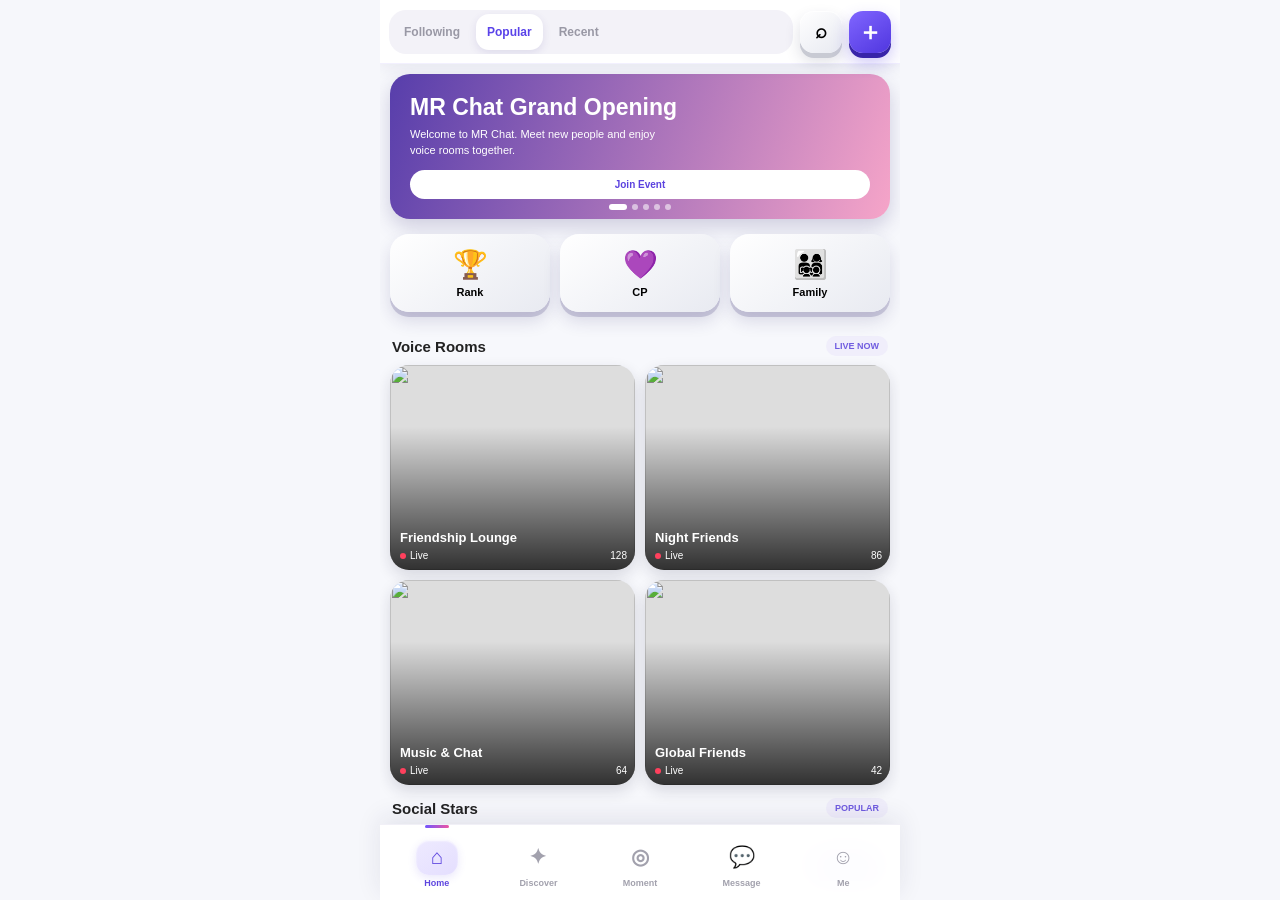
==== commit 559e1634: "Update index.html" ====
--- a/index.html
+++ b/index.html
@@ -2,2655 +2,2627 @@
 <html lang="en">
 <head>
 <meta charset="UTF-8">
-<meta name="viewport" content="width=device-width, initial-scale=1.0, maximum-scale=1.0, user-scalable=no">
+<meta name="viewport" content="width=device-width,initial-scale=1.0,maximum-scale=1.0,user-scalable=no">
 <title>MR Chat</title>
 
 <style>
-*{
-  box-sizing:border-box;
-  -webkit-tap-highlight-color:transparent;
-}
-
-html,body{
-  margin:0;
-  padding:0;
-  width:100%;
-  min-height:100%;
-  font-family:Arial,Helvetica,sans-serif;
-  background:#f5f7fb;
-  color:#222;
-}
-
-button,input,textarea,select{
-  font:inherit;
-}
-
-button{
-  border:0;
-  cursor:pointer;
-}
-
-.hidden{
-  display:none!important;
-}
-
+*{box-sizing:border-box;margin:0;padding:0;-webkit-tap-highlight-color:transparent}
+html,body{width:100%;height:100%;overflow:hidden;font-family:Arial,Helvetica,sans-serif;background:#f6f7fb;color:#222}
+button{border:0;font-family:inherit;cursor:pointer;outline:none}
+input,textarea{font-family:inherit;outline:none}
+#app{width:100%;height:100%;position:relative;overflow:hidden}
+
+.page{
+ position:absolute;inset:0;background:#f7f8fc;display:none;
+ overflow-y:auto;padding-bottom:82px
+}
+.page.show{display:block}
+
+.btn3d{
+ position:relative;border-radius:15px;background:linear-gradient(145deg,#fff,#e8eaf1);
+ box-shadow:0 5px 0 #c8cad3,0 8px 16px rgba(40,45,80,.16),
+ inset 0 1px 1px rgba(255,255,255,.95);transition:.15s
+}
+.btn3d:active{
+ transform:translateY(4px) scale(.98);
+ box-shadow:0 1px 0 #c8cad3,0 3px 8px rgba(40,45,80,.15)
+}
+.btn3d.primary{
+ color:white;background:linear-gradient(145deg,#8066ff,#5036df);
+ box-shadow:0 5px 0 #3824a9,0 9px 18px rgba(88,63,230,.32)
+}
+.btn3d.pink{
+ color:white;background:linear-gradient(145deg,#ff70a8,#ed3d82);
+ box-shadow:0 5px 0 #b7255e,0 9px 18px rgba(237,61,130,.3)
+}
+.btn3d.blue{
+ color:white;background:linear-gradient(145deg,#54caff,#1887e8);
+ box-shadow:0 5px 0 #0960ad,0 9px 18px rgba(24,135,232,.3)
+}
+.btn3d.gold{
+ color:#6a4300;background:linear-gradient(145deg,#ffe98a,#f5bb38);
+ box-shadow:0 5px 0 #bd8616,0 9px 18px rgba(230,170,45,.3)
+}
+
+/* HOME */
+.home-top{
+ height:64px;background:rgba(255,255,255,.97);display:flex;align-items:center;
+ padding:0 9px;gap:7px;position:sticky;top:0;z-index:20;
+ border-bottom:1px solid rgba(90,67,233,.08);
+ box-shadow:0 4px 15px rgba(40,35,90,.07)
+}
+.home-tabs{
+ display:flex;align-items:center;gap:5px;height:44px;padding:4px;flex:1;
+ overflow:hidden;background:#f3f2f8;border-radius:17px
+}
+.home-tab{
+ height:36px;padding:0 11px;border-radius:13px;display:flex;
+ align-items:center;justify-content:center;font-size:12px;font-weight:800;
+ color:#9998a5;white-space:nowrap;background:transparent
+}
+.home-tab.active{
+ color:#5a43e9;background:#fff;
+ box-shadow:0 3px 9px rgba(70,55,150,.12)
+}
+.top-action{
+ width:42px;height:42px;min-width:42px;display:flex;align-items:center;
+ justify-content:center;border-radius:14px;font-size:20px;font-weight:800
+}
+.top-action.primary{font-size:24px}
+
+.event-slider-wrap{padding:10px 10px 4px}
+.event-slider{
+ width:100%;height:145px;border-radius:20px;overflow:hidden;position:relative;
+ box-shadow:0 8px 20px rgba(60,50,120,.22)
+}
+.event-track{width:100%;height:100%;display:flex;transition:transform .5s}
+.event-slide{
+ min-width:100%;height:100%;position:relative;overflow:hidden;color:white
+}
+.event-slide:nth-child(1){background:linear-gradient(110deg,rgba(65,36,160,.88),rgba(245,74,144,.48)),url("https://images.unsplash.com/photo-1511632765486-a01980e01a18?auto=format&fit=crop&w=1000&q=80") center/cover}
+.event-slide:nth-child(2){background:linear-gradient(110deg,rgba(235,53,125,.86),rgba(255,181,75,.45)),url("https://images.unsplash.com/photo-1513151233558-d860c5398176?auto=format&fit=crop&w=1000&q=80") center/cover}
+.event-slide:nth-child(3){background:linear-gradient(110deg,rgba(30,90,210,.88),rgba(91,211,255,.43)),url("https://images.unsplash.com/photo-1511578314322-379afb476865?auto=format&fit=crop&w=1000&q=80") center/cover}
+.event-slide:nth-child(4){background:linear-gradient(110deg,rgba(120,45,200,.88),rgba(255,88,167,.45)),url("https://images.unsplash.com/photo-1517457373958-b7bdd4587205?auto=format&fit=crop&w=1000&q=80") center/cover}
+.event-slide:nth-child(5){background:linear-gradient(110deg,rgba(20,130,170,.88),rgba(50,220,160,.43)),url("https://images.unsplash.com/photo-1529156069898-49953e39b3ac?auto=format&fit=crop&w=1000&q=80") center/cover}
+.event-content{position:absolute;inset:0;padding:20px;display:flex;flex-direction:column;justify-content:center}
+.event-content h2{font-size:23px;margin-bottom:6px}
+.event-content p{font-size:11px;line-height:1.45;max-width:270px}
+.event-button{
+ height:33px;padding:0 16px;margin-top:11px;border-radius:17px;
+ background:white;color:#5b42df;font-weight:800;font-size:10px
+}
+.event-dots{
+ position:absolute;left:0;right:0;bottom:9px;display:flex;
+ justify-content:center;gap:5px;z-index:5
+}
+.event-dot{width:6px;height:6px;border-radius:50%;background:rgba(255,255,255,.55)}
+.event-dot.active{width:18px;border-radius:8px;background:white}
+
+.categories{
+ display:grid;grid-template-columns:repeat(3,1fr);gap:10px;padding:11px 10px
+}
+.category{
+ min-height:78px;border-radius:19px;padding:10px 7px;display:flex;
+ flex-direction:column;align-items:center;justify-content:center;
+ font-size:11px;font-weight:800;box-shadow:0 5px 0 rgba(40,30,100,.18),
+ 0 9px 17px rgba(40,35,100,.15)
+}
+.category .icon{font-size:28px;margin-bottom:5px}
+
+.section-title{
+ padding:13px 12px 9px;display:flex;align-items:center;
+ justify-content:space-between;font-size:15px;font-weight:900
+}
+.section-title span{
+ padding:5px 9px;border-radius:10px;background:#f0eefb;
+ color:#705ce0;font-size:9px
+}
+.room-grid{display:grid;grid-template-columns:1fr 1fr;gap:10px;padding:0 10px}
+.room-card{
+ height:205px;border-radius:19px;overflow:hidden;position:relative;
+ background:#ddd;box-shadow:0 6px 15px rgba(30,30,60,.14)
+}
+.room-card img{width:100%;height:100%;object-fit:cover}
+.room-overlay{position:absolute;inset:0;background:linear-gradient(transparent 30%,rgba(0,0,0,.78))}
+.room-info{position:absolute;bottom:9px;left:10px;right:8px;color:white}
+.room-name{font-weight:800;font-size:13px;margin-bottom:5px}
+.room-meta{font-size:10px;display:flex;justify-content:space-between}
+.live{display:inline-flex;align-items:center;gap:4px}
+.live-dot{width:6px;height:6px;border-radius:50%;background:#ff405d}
+
+.star-list{padding:0 10px 15px}
+.star{
+ height:76px;background:white;border-radius:18px;margin-bottom:9px;
+ display:flex;align-items:center;padding:10px;box-shadow:0 5px 13px rgba(30,30,70,.08);
+ border:1px solid #eeeef5
+}
+.star-avatar{width:55px;height:55px;border-radius:50%;object-fit:cover;border:3px solid #ffd85a}
+.star-info{flex:1;padding-left:10px}
+.star-info b{font-size:14px}
+.star-info small{display:block;color:#999;margin-top:5px;font-size:10px}
+.follow-btn{
+ min-width:72px;height:32px;padding:0 12px;border-radius:11px;color:white;
+ background:linear-gradient(145deg,#765cff,#4a30d5);font-size:10px;font-weight:800
+}
+
+/* EMPTY */
+.empty-area{
+ min-height:calc(100vh - 145px);display:flex;align-items:center;
+ justify-content:center;text-align:center;color:#aaa
+}
+.empty-box{padding:30px}
+.empty-icon{
+ width:70px;height:70px;border-radius:22px;background:#f0eff6;
+ display:flex;align-items:center;justify-content:center;
+ margin:0 auto 13px;font-size:30px;color:#aaa
+}
+.empty-box b{font-size:14px;color:#999}
+.empty-box p{font-size:10px;margin-top:6px;color:#bbb}
+
+/* BOTTOM NAV */
+.bottom-nav{
+ position:fixed;left:0;right:0;bottom:0;height:76px;padding:7px 8px 5px;
+ gap:4px;background:rgba(255,255,255,.98);backdrop-filter:blur(16px);
+ border-top:1px solid rgba(80,65,150,.08);display:flex;z-index:100;
+ box-shadow:0 -7px 24px rgba(35,30,80,.09)
+}
+.nav-item{
+ flex:1;position:relative;display:flex;flex-direction:column;
+ justify-content:center;align-items:center;color:#a2a1ad;background:transparent;
+ border-radius:16px;font-size:9px;font-weight:700;gap:3px
+}
+.nav-item .nav-icon{
+ width:42px;height:35px;display:flex;align-items:center;
+ justify-content:center;font-size:21px;border-radius:13px
+}
+.nav-item.active{color:#5d45df}
+.nav-item.active .nav-icon{
+ background:linear-gradient(145deg,#eeeaff,#e4defe);
+ box-shadow:inset 0 1px 2px rgba(255,255,255,.9),0 3px 8px rgba(90,65,220,.12)
+}
+.nav-item.active:before{
+ content:"";position:absolute;top:-7px;width:24px;height:3px;
+ border-radius:10px;background:linear-gradient(90deg,#7155ff,#ed55a2)
+}
+
+/* DISCOVER / MOMENT / MESSAGE */
+.page-header{
+ height:62px;background:white;display:flex;align-items:center;
+ justify-content:center;font-size:18px;font-weight:900;
+ position:sticky;top:0;z-index:10;box-shadow:0 3px 12px rgba(30,30,70,.06)
+}
+
+.list-wrap{padding:12px}
+.list-card{
+ background:white;border-radius:18px;margin-bottom:9px;padding:11px;
+ border:1px solid #eeeef5;box-shadow:0 4px 12px rgba(30,30,70,.06)
+}
+
+/* MOMENT */
+.moment-compose{
+ margin:12px;background:white;border-radius:19px;padding:12px;
+ border:1px solid #eeeef5;box-shadow:0 5px 15px rgba(30,30,70,.07)
+}
+.moment-compose textarea{
+ width:100%;height:75px;border:0;background:#f5f4f9;
+ border-radius:14px;padding:11px;resize:none;font-size:12px
+}
+.compose-bottom{
+ display:flex;align-items:center;justify-content:space-between;margin-top:9px
+}
+.post-moment-btn{
+ height:36px;padding:0 18px;border-radius:12px;color:white;
+ background:linear-gradient(145deg,#765cff,#4a30d5);
+ box-shadow:0 4px 0 #3421a0;font-weight:800;font-size:10px
+}
+.moment-card{
+ background:white;border-radius:19px;margin:0 12px 10px;
+ padding:12px;border:1px solid #eeeef5;
+ box-shadow:0 5px 14px rgba(30,30,70,.07)
+}
+.moment-user{display:flex;align-items:center}
+.moment-user img{
+ width:43px;height:43px;border-radius:50%;object-fit:cover
+}
+.moment-user-info{padding-left:9px;flex:1}
+.moment-user-info b{font-size:12px}
+.moment-user-info small{display:block;color:#999;font-size:9px;margin-top:4px}
+.moment-text{
+ font-size:12px;line-height:1.55;padding:10px 2px 5px
+}
+.moment-actions{
+ border-top:1px solid #f0f0f3;margin-top:7px;padding-top:8px;
+ display:flex;gap:15px;color:#888;font-size:10px
+}
+
+/* MESSAGE */
+.message-list{padding:10px}
+.message-card{
+ height:75px;background:white;border-radius:18px;margin-bottom:9px;
+ display:flex;align-items:center;padding:10px;
+ border:1px solid #eeeef5;box-shadow:0 4px 12px rgba(30,30,70,.06)
+}
+.message-icon{
+ width:53px;height:53px;border-radius:17px;display:flex;
+ align-items:center;justify-content:center;font-size:25px
+}
+.message-info{flex:1;padding-left:10px;min-width:0}
+.message-info b{font-size:13px}
+.message-info p{
+ font-size:10px;color:#999;margin-top:5px;white-space:nowrap;
+ overflow:hidden;text-overflow:ellipsis
+}
+.message-time{font-size:8px;color:#aaa}
+.unread{
+ min-width:18px;height:18px;border-radius:50%;background:#ed3d82;
+ color:white;font-size:8px;display:flex;align-items:center;justify-content:center
+}
+
+/* PROFILE */
+.profile-head{
+ padding:20px 14px 25px;color:white;
+ background:radial-gradient(circle at 90% 10%,rgba(255,255,255,.25),transparent 25%),
+ linear-gradient(135deg,#5c43dc,#d74c9b);border-radius:0 0 30px 30px
+}
+.profile-main{display:flex;align-items:center}
+.profile-avatar-wrap{position:relative}
+.profile-avatar{
+ width:78px;height:78px;border-radius:50%;border:3px solid white;object-fit:cover
+}
+.camera-btn{
+ position:absolute;right:-2px;bottom:0;width:27px;height:27px;
+ border-radius:50%;background:white;color:#5b42df;font-size:13px;
+ box-shadow:0 3px 8px rgba(0,0,0,.2)
+}
+.profile-info{padding-left:12px;flex:1}
+.profile-info h2{font-size:20px}
+.profile-info p{margin-top:5px;font-size:11px;opacity:.85}
+.edit-profile-btn{
+ padding:8px 12px;border-radius:11px;background:rgba(255,255,255,.2);
+ border:1px solid rgba(255,255,255,.35);color:white;font-size:9px;font-weight:800
+}
+.profile-stats{
+ margin-top:20px;display:grid;grid-template-columns:repeat(3,1fr);
+ text-align:center
+}
+.profile-stats b{display:block;font-size:16px}
+.profile-stats span{font-size:9px;opacity:.75}
+
+.profile-body{padding:12px}
+.profile-id-card{
+ background:white;border-radius:19px;padding:13px;margin-bottom:10px;
+ border:1px solid #eeeef5;box-shadow:0 5px 15px rgba(30,30,70,.07)
+}
+.profile-id-grid{
+ display:grid;grid-template-columns:1fr 1fr;gap:9px
+}
+.info-box{
+ background:#f7f6fa;border-radius:13px;padding:10px
+}
+.info-box small{display:block;color:#999;font-size:8px}
+.info-box b{display:block;font-size:11px;margin-top:4px}
+
+.profile-section{
+ background:white;border-radius:19px;margin-bottom:10px;
+ border:1px solid #eeeef5;overflow:hidden;
+ box-shadow:0 5px 15px rgba(30,30,70,.07)
+}
+.profile-section-title{
+ padding:13px 14px;border-bottom:1px solid #eee;
+ font-size:13px;font-weight:900;display:flex;justify-content:space-between
+}
+.profile-row{
+ min-height:55px;padding:8px 13px;display:flex;align-items:center;
+ border-bottom:1px solid #f1f1f3
+}
+.profile-row:last-child{border-bottom:0}
+.row-icon{
+ width:37px;height:37px;border-radius:11px;background:#f3f1fb;
+ display:flex;align-items:center;justify-content:center;font-size:18px;margin-right:9px
+}
+.row-content{flex:1}
+.row-content b{font-size:11px}
+.row-content small{display:block;color:#999;font-size:8px;margin-top:3px}
+.row-arrow{
+ width:25px;height:25px;border-radius:8px;background:#f3f3f7;
+ display:flex;align-items:center;justify-content:center;color:#888
+}
+
+/* FAMILY */
+.family-card{
+ margin:10px 12px;background:linear-gradient(135deg,#5d43dc,#d94d9e);
+ border-radius:20px;padding:15px;color:white;
+ box-shadow:0 8px 18px rgba(80,55,190,.22)
+}
+.family-logo{
+ width:55px;height:55px;border-radius:17px;background:rgba(255,255,255,.2);
+ display:flex;align-items:center;justify-content:center;font-size:28px
+}
+.family-info{margin-top:10px}
+.family-info b{font-size:15px}
+.family-info small{display:block;font-size:9px;opacity:.8;margin-top:4px}
+
+/* GIFT */
+.gift-mini-grid{
+ display:grid;grid-template-columns:repeat(5,1fr);gap:7px;padding:10px
+}
+.received-gift{
+ background:#f8f7fc;border-radius:12px;padding:8px;
+ text-align:center;border:1px solid #eee
+}
+.received-gift div{font-size:24px}
+.received-gift small{font-size:7px;color:#777;display:block;margin-top:3px}
+
+/* INTIMACY */
+.intimacy-card{
+ margin:10px 12px;background:white;border-radius:19px;padding:14px;
+ border:1px solid #eeeef5;box-shadow:0 5px 15px rgba(30,30,70,.07)
+}
+.cp-level-box{
+ text-align:center;padding:15px;border-radius:17px;
+ background:linear-gradient(135deg,#fff0f8,#eeeaff)
+}
+.cp-level-number{font-size:35px;font-weight:900;color:#6b4ce8}
+.cp-level-text{font-size:10px;color:#999;margin-top:3px}
+.cp-progress{
+ height:10px;background:#e4e2eb;border-radius:10px;margin-top:12px;overflow:hidden
+}
+.cp-progress i{
+ display:block;width:62%;height:100%;
+ background:linear-gradient(90deg,#6e50ee,#ed4f9c);border-radius:10px
+}
+.cp-list{margin-top:10px}
+.cp-row{
+ height:53px;border-bottom:1px solid #eee;display:flex;align-items:center
+}
+.cp-row:last-child{border-bottom:0}
+.cp-row span{flex:1;font-size:11px;font-weight:700}
+.cp-row small{font-size:9px;color:#999}
+
+.option-button{
+ width:100%;height:43px;border-radius:13px;margin-top:8px;
+ background:#f3f1fb;color:#5e47d8;font-size:11px;font-weight:800
+}
+
+/* SUPPORTER / FRIEND */
+.person-row{
+ display:flex;align-items:center;padding:10px 13px;
+ border-bottom:1px solid #eee
+}
+.person-row img{width:45px;height:45px;border-radius:50%;object-fit:cover}
+.person-info{flex:1;padding-left:9px}
+.person-info b{font-size:11px}
+.person-info small{display:block;color:#999;font-size:8px;margin-top:4px}
+.person-action{
+ padding:7px 10px;border-radius:10px;background:#f0edff;
+ color:#5b43d4;font-size:9px;font-weight:800
+}
+
+/* MODAL */
+.modal{
+ position:fixed;inset:0;z-index:700;background:rgba(0,0,0,.45);
+ display:none;align-items:flex-end;backdrop-filter:blur(2px)
+}
+.modal.show{display:flex}
+.bottom-panel{
+ width:100%;max-height:88%;background:#fff;color:#222;
+ border-radius:25px 25px 0 0;overflow-y:auto
+}
+.panel-head{
+ height:58px;display:flex;align-items:center;justify-content:space-between;
+ padding:0 15px;border-bottom:1px solid #eee;position:sticky;top:0;background:white;z-index:2
+}
+.panel-head b{font-size:17px}
+.close-panel{
+ width:38px;height:38px;border-radius:13px;background:#f1f0f6;
+ color:#5d5870;font-size:20px;font-weight:700
+}
+.form-body{padding:15px}
+.form-label{display:block;font-size:10px;color:#777;margin-bottom:6px;font-weight:800}
+.form-input,.form-textarea{
+ width:100%;border:1px solid #e6e4ed;background:#f7f6fa;
+ border-radius:13px;padding:11px;font-size:12px;margin-bottom:13px
+}
+.form-textarea{height:80px;resize:none}
+.save-btn{
+ width:100%;height:45px;border-radius:14px;background:linear-gradient(145deg,#765cff,#4a30d5);
+ color:white;font-weight:800;box-shadow:0 4px 0 #3421a0
+}
+
+/* ROOM */
+#roomScreen{
+ position:fixed;inset:0;z-index:500;display:none;overflow:hidden;color:white
+}
+#roomScreen.show{display:block}
+.room-bg{
+ position:absolute;inset:0;
+ background:radial-gradient(circle at 50% 25%,rgba(255,120,200,.35),transparent 30%),
+ radial-gradient(circle at 10% 70%,rgba(40,170,255,.28),transparent 28%),
+ linear-gradient(135deg,#26164f,#713d88 48%,#171f4a)
+}
+.room-top{
+ position:absolute;top:0;left:0;right:0;height:66px;padding:9px;
+ display:flex;align-items:center;gap:7px;z-index:5
+}
+.room-owner{display:flex;align-items:center;gap:7px;flex:1}
+.owner-avatar{width:43px;height:43px;border-radius:50%;object-fit:cover;border:2px solid white}
+.owner-name b{display:block;font-size:13px}
+.owner-name small{font-size:9px;opacity:.72}
+.room-top-btn{
+ width:39px;height:39px;border-radius:14px;display:flex;align-items:center;
+ justify-content:center;background:rgba(255,255,255,.15);
+ border:1px solid rgba(255,255,255,.23);color:white;font-size:17px
+}
+.room-welcome{
+ position:absolute;top:78px;left:12px;right:12px;text-align:center
+}
+.room-welcome span{
+ display:inline-block;background:rgba(0,0,0,.25);border-radius:20px;
+ padding:7px 13px;font-size:10px
+}
+.host-area{position:absolute;top:120px;left:0;right:0;text-align:center}
+.host-avatar{
+ width:76px;height:76px;object-fit:cover;border-radius:50%;
+ border:4px solid #ffe275
+}
+.host-name{margin-top:5px;font-size:11px;font-weight:700}
+.host-level{
+ display:inline-block;margin-top:4px;padding:3px 8px;border-radius:10px;
+ background:rgba(255,205,70,.25);font-size:8px
+}
+.seats{
+ position:absolute;top:265px;left:12px;right:12px;
+ display:grid;grid-template-columns:repeat(4,1fr);gap:17px 8px
+}
+.seat{height:80px;display:flex;flex-direction:column;align-items:center;justify-content:center}
+.seat-circle{
+ width:52px;height:52px;border-radius:50%;background:rgba(255,255,255,.12);
+ border:2px solid rgba(255,255,255,.28);display:flex;align-items:center;justify-content:center
+}
+.seat-circle img{width:100%;height:100%;border-radius:50%;object-fit:cover}
+.seat-name{font-size:8px;margin-top:7px;max-width:65px;overflow:hidden}
+.room-side{
+ position:absolute;right:10px;top:202px;display:flex;flex-direction:column;gap:10px
+}
+.side-tool{
+ width:45px;height:45px;border-radius:15px;background:rgba(255,255,255,.17);
+ border:1px solid rgba(255,255,255,.25);color:white;font-size:20px
+}
+.room-chat{
+ position:absolute;left:10px;right:65px;bottom:120px;max-height:125px;
+ overflow:hidden;display:flex;flex-direction:column;gap:6px
+}
+.chat-line{
+ width:max-content;max-width:100%;background:rgba(0,0,0,.29);
+ border-radius:13px;padding:6px 9px;font-size:10px
+}
+.room-controls{
+ position:absolute;left:0;right:0;bottom:0;height:82px;padding:10px;
+ display:flex;align-items:center;gap:9px;
+ background:linear-gradient(to top,rgba(0,0,0,.72),rgba(0,0,0,.08))
+}
+.control-btn{
+ width:45px;height:45px;border-radius:15px;color:white;
+ background:rgba(255,255,255,.15);border:1px solid rgba(255,255,255,.22);font-size:20px
+}
+.gift-main{
+ flex:1;height:50px;border-radius:17px;background:linear-gradient(145deg,#ff74b5,#ee347f);
+ color:white;font-size:12px;font-weight:800
+}
+
+/* TOAST */
+#toast{
+ position:fixed;left:50%;bottom:98px;transform:translateX(-50%) translateY(20px);
+ background:rgba(25,25,35,.92);color:white;padding:10px 16px;border-radius:14px;
+ font-size:11px;opacity:0;pointer-events:none;z-index:1000;transition:.25s
+}
+#toast.show{opacity:1;transform:translateX(-50%) translateY(0)}
+
+@media(max-width:380px){
+ .home-tabs{gap:3px}
+ .home-tab{padding:0 8px;font-size:11px}
+ .top-action{width:39px;min-width:39px;height:39px}
+ .nav-item .nav-icon{width:38px}
+}
+@media(min-width:700px){
+ .page{max-width:520px;left:50%;transform:translateX(-50%)}
+ .bottom-nav{max-width:520px;left:50%;transform:translateX(-50%)}
+ #roomScreen{max-width:520px;left:50%;right:auto;width:520px}
+}
+</style>
+</head>
+
+<body>
+<div id="app">
+
+<!-- HOME -->
+<section id="homePage" class="page show">
+
+<div class="home-top">
+ <div class="home-tabs">
+  <button class="home-tab" onclick="homeTab('following',this)">Following</button>
+  <button class="home-tab active" onclick="homeTab('popular',this)">Popular</button>
+  <button class="home-tab" onclick="homeTab('recent',this)">Recent</button>
+ </div>
+ <button class="top-action btn3d" onclick="openSearch()">⌕</button>
+ <button class="top-action btn3d primary" onclick="openCreateRoom()">＋</button>
+</div>
+
+<div id="popularContent">
+
+<div class="event-slider-wrap">
+ <div class="event-slider">
+  <div class="event-track" id="eventTrack">
+
+   <div class="event-slide">
+    <div class="event-content">
+     <h2>MR Chat Grand Opening</h2>
+     <p>Welcome to MR Chat. Meet new people and enjoy voice rooms together.</p>
+     <button class="event-button" onclick="showToast('Welcome to MR Chat!')">Join Event</button>
+    </div>
+   </div>
+
+   <div class="event-slide">
+    <div class="event-content">
+     <h2>Daily Gift Event</h2>
+     <p>Join rooms, meet friends and enjoy the daily gift activities.</p>
+     <button class="event-button" onclick="openGiftPanel()">View Gifts</button>
+    </div>
+   </div>
+
+   <div class="event-slide">
+    <div class="event-content">
+     <h2>Rank Challenge</h2>
+     <p>Take part in the Rank challenge and build your MR Chat profile.</p>
+     <button class="event-button" onclick="showToast('Rank Challenge')">Open Rank</button>
+    </div>
+   </div>
+
+   <div class="event-slide">
+    <div class="event-content">
+     <h2>CP Event</h2>
+     <p>Build your CP relationship and unlock higher CP levels.</p>
+     <button class="event-button" onclick="openIntimacy()">View CP</button>
+    </div>
+   </div>
+
+   <div class="event-slide">
+    <div class="event-content">
+     <h2>Family Party</h2>
+     <p>Join a family and enjoy special family activities together.</p>
+     <button class="event-button" onclick="showToast('Family Party')">Explore</button>
+    </div>
+   </div>
+
+  </div>
+
+  <div class="event-dots">
+   <span class="event-dot active"></span>
+   <span class="event-dot"></span>
+   <span class="event-dot"></span>
+   <span class="event-dot"></span>
+   <span class="event-dot"></span>
+  </div>
+ </div>
+</div>
+
+<div class="categories">
+ <button class="category btn3d" onclick="showToast('Rank')">
+  <div class="icon">🏆</div>Rank
+ </button>
+ <button class="category btn3d" onclick="openIntimacy()">
+  <div class="icon">💜</div>CP
+ </button>
+ <button class="category btn3d" onclick="showToast('Family')">
+  <div class="icon">👨‍👩‍👧‍👦</div>Family
+ </button>
+</div>
+
+<div class="section-title">
+ <b>Voice Rooms</b><span>LIVE NOW</span>
+</div>
+
+<div class="room-grid" id="roomGrid">
+
+ <div class="room-card" onclick="enterRoom('room1')">
+  <img src="https://images.unsplash.com/photo-1529156069898-49953e39b3ac?auto=format&fit=crop&w=600&q=80">
+  <div class="room-overlay"></div>
+  <div class="room-info">
+   <div class="room-name">Friendship Lounge</div>
+   <div class="room-meta"><span class="live"><i class="live-dot"></i>Live</span><span>128</span></div>
+  </div>
+ </div>
+
+ <div class="room-card" onclick="enterRoom('room2')">
+  <img src="https://images.unsplash.com/photo-1511632765486-a01980e01a18?auto=format&fit=crop&w=600&q=80">
+  <div class="room-overlay"></div>
+  <div class="room-info">
+   <div class="room-name">Night Friends</div>
+   <div class="room-meta"><span class="live"><i class="live-dot"></i>Live</span><span>86</span></div>
+  </div>
+ </div>
+
+ <div class="room-card" onclick="enterRoom('room3')">
+  <img src="https://images.unsplash.com/photo-1511578314322-379afb476865?auto=format&fit=crop&w=600&q=80">
+  <div class="room-overlay"></div>
+  <div class="room-info">
+   <div class="room-name">Music & Chat</div>
+   <div class="room-meta"><span class="live"><i class="live-dot"></i>Live</span><span>64</span></div>
+  </div>
+ </div>
+
+ <div class="room-card" onclick="enterRoom('room4')">
+  <img src="https://images.unsplash.com/photo-1529156069898-49953e39b3ac?auto=format&fit=crop&w=600&q=80">
+  <div class="room-overlay"></div>
+  <div class="room-info">
+   <div class="room-name">Global Friends</div>
+   <div class="room-meta"><span class="live"><i class="live-dot"></i>Live</span><span>42</span></div>
+  </div>
+ </div>
+
+</div>
+
+<div class="section-title"><b>Social Stars</b><span>POPULAR</span></div>
+
+<div class="star-list">
+
+ <div class="star">
+  <img class="star-avatar" src="https://i.pravatar.cc/150?img=47">
+  <div class="star-info">
+   <b>Emma</b>
+   <small>ID: 100028 · Level 28</small>
+  </div>
+  <button class="follow-btn" onclick="followUser(this,'Emma','100028','https://i.pravatar.cc/150?img=47')">Follow</button>
+ </div>
+
+ <div class="star">
+  <img class="star-avatar" src="https://i.pravatar.cc/150?img=12">
+  <div class="star-info">
+   <b>Sophia</b>
+   <small>ID: 100035 · Level 25</small>
+  </div>
+  <button class="follow-btn" onclick="followUser(this,'Sophia','100035','https://i.pravatar.cc/150?img=12')">Follow</button>
+ </div>
+
+</div>
+</div>
+
+<!-- FOLLOWING -->
+<div id="followingContent" style="display:none">
+ <div id="followingList"></div>
+</div>
+
+<!-- RECENT -->
+<div id="recentContent" style="display:none">
+ <div id="recentList"></div>
+</div>
+
+</section>
+
+
+<!-- DISCOVER -->
+<section id="discoverPage" class="page">
+ <div class="page-header">Discover</div>
+ <div id="discoverList" class="empty-area">
+  <div class="empty-box">
+   <div class="empty-icon">✦</div>
+   <b>Discover is Empty</b>
+   <p>New content from users will appear here.</p>
+  </div>
+ </div>
+</section>
+
+
+<!-- MOMENT -->
+<section id="momentPage" class="page">
+
+ <div class="page-header">Moment</div>
+
+ <div class="moment-compose">
+  <textarea id="momentText" placeholder="Share your moment..."></textarea>
+  <div class="compose-bottom">
+   <span style="font-size:9px;color:#aaa">Your ID will be shown with the Moment</span>
+   <button class="post-moment-btn" onclick="postMoment()">Post Moment</button>
+  </div>
+ </div>
+
+ <div id="momentList">
+  <div class="empty-area" style="min-height:55vh">
+   <div class="empty-box">
+    <div class="empty-icon">◎</div>
+    <b>No Moments Yet</b>
+    <p>User Moments will appear here.</p>
+   </div>
+  </div>
+ </div>
+
+</section>
+
+
+<!-- MESSAGE -->
+<section id="messagePage" class="page">
+
+ <div class="page-header">Message</div>
+
+ <div class="message-list">
+
+  <div class="message-card" onclick="openChat('MR Chat Reward')">
+   <div class="message-icon" style="background:#fff1c8">🏆</div>
+   <div class="message-info">
+    <b>MR Chat Reward</b>
+    <p>Congratulations! You received a new reward.</p>
+   </div>
+   <span class="unread">1</span>
+  </div>
+
+  <div class="message-card" onclick="openChat('MR Chat')">
+   <div class="message-icon" style="background:#e9e5ff">💬</div>
+   <div class="message-info">
+    <b>MR Chat</b>
+    <p>Welcome to MR Chat. System messages will appear here.</p>
+   </div>
+  </div>
+
+  <div class="message-card" onclick="openChat('Gift Notice')">
+   <div class="message-icon" style="background:#ffe5f0">🎁</div>
+   <div class="message-info">
+    <b>Gift Notice</b>
+    <p>Your received gifts and gift notifications will appear here.</p>
+   </div>
+   <span class="unread">2</span>
+  </div>
+
+ </div>
+
+ <div class="section-title">
+  <b>User Messages</b><span>CHAT</span>
+ </div>
+
+ <div id="userMessageList" class="message-list">
+  <div class="empty-area" style="min-height:40vh">
+   <div class="empty-box">
+    <div class="empty-icon">💬</div>
+    <b>No User Messages</b>
+    <p>When you chat with another user, conversations will appear here.</p>
+   </div>
+  </div>
+ </div>
+
+</section>
+
+
+<!-- ME -->
+<section id="mePage" class="page">
+
+ <div class="profile-head">
+
+  <div class="profile-main">
+
+   <div class="profile-avatar-wrap">
+    <img id="profileAvatar" class="profile-avatar" src="https://i.pravatar.cc/200?img=11">
+    <button class="camera-btn" onclick="openEditProfile()">📷</button>
+   </div>
+
+   <div class="profile-info">
+    <h2 id="profileName">MR User</h2>
+    <p id="profileBio">Welcome to MR Chat ❤️</p>
+    <small style="font-size:9px;opacity:.8">ID: <span id="profileId">100001</span></small>
+   </div>
+
+   <button class="edit-profile-btn" onclick="openEditProfile()">Edit</button>
+
+  </div>
+
+  <div class="profile-stats">
+   <div><b id="followingCount">0</b><span>Following</span></div>
+   <div><b id="friendCount">0</b><span>Friends</span></div>
+   <div><b id="receivedGiftCount">0</b><span>Gifts</span></div>
+  </div>
+
+ </div>
+
+
+ <div class="profile-body">
+
+  <!-- BASIC INFO -->
+  <div class="profile-id-card">
+   <div class="profile-id-grid">
+
+    <div class="info-box">
+     <small>PROFILE ID</small>
+     <b>100001</b>
+    </div>
+
+    <div class="info-box">
+     <small>LOCATION</small>
+     <b id="profileLocation">Bangladesh</b>
+    </div>
+
+    <div class="info-box">
+     <small>ID LEVEL</small>
+     <b>Level 12</b>
+    </div>
+
+    <div class="info-box">
+     <small>SBI / IP LEVEL</small>
+     <b>VIP 3</b>
+    </div>
+
+   </div>
+  </div>
+
+
+  <!-- MEDALS -->
+  <div class="profile-section">
+   <div class="profile-section-title">
+    <span>🏅 Medals</span>
+    <small style="color:#aaa;font-size:9px">5 Medals</small>
+   </div>
+
+   <div style="display:flex;gap:12px;padding:13px;overflow-x:auto">
+    <div style="text-align:center;min-width:52px">
+     <div style="font-size:30px">🏆</div>
+     <small style="font-size:8px;color:#888">Winner</small>
+    </div>
+    <div style="text-align:center;min-width:52px">
+     <div style="font-size:30px">💎</div>
+     <small style="font-size:8px;color:#888">Diamond</small>
+    </div>
+    <div style="text-align:center;min-width:52px">
+     <div style="font-size:30px">🔥</div>
+     <small style="font-size:8px;color:#888">Active</small>
+    </div>
+    <div style="text-align:center;min-width:52px">
+     <div style="font-size:30px">⭐</div>
+     <small style="font-size:8px;color:#888">Star</small>
+    </div>
+    <div style="text-align:center;min-width:52px">
+     <div style="font-size:30px">🎖️</div>
+     <small style="font-size:8px;color:#888">Elite</small>
+    </div>
+   </div>
+  </div>
+
+
+  <!-- FAMILY -->
+  <div id="familySection" class="profile-section">
+   <div class="profile-section-title">
+    <span>👨‍👩‍👧‍👦 Family</span>
+   </div>
+
+   <div id="familyContent">
+    <div class="family-card">
+     <div class="family-logo">👥</div>
+     <div class="family-info">
+      <b>Not Joined Yet</b>
+      <small>When you join a Family, its name and logo will appear here.</small>
+     </div>
+    </div>
+   </div>
+  </div>
+
+
+  <!-- MOMENT -->
+  <div class="profile-section">
+   <div class="profile-row" onclick="switchPage('momentPage',document.querySelectorAll('.nav-item')[2])">
+    <div class="row-icon">📸</div>
+    <div class="row-content">
+     <b>Post Moment</b>
+     <small>Share your latest Moment with other users</small>
+    </div>
+    <div class="row-arrow">›</div>
+   </div>
+  </div>
+
+
+  <!-- GIFTS -->
+  <div class="profile-section">
+   <div class="profile-section-title">
+    <span>🎁 Received Gifts</span>
+    <small id="giftTotalText" style="color:#aaa;font-size:9px">0 Gifts</small>
+   </div>
+
+   <div id="profileGiftGrid" class="gift-mini-grid">
+
+    <div class="received-gift"><div>🌹</div><small>Rose × 0</small></div>
+    <div class="received-gift"><div>💎</div><small>Diamond × 0</small></div>
+    <div class="received-gift"><div>❤️</div><small>Heart × 0</small></div>
+    <div class="received-gift"><div>🎁</div><small>Gift × 0</small></div>
+    <div class="received-gift"><div>👑</div><small>Crown × 0</small></div>
+
+   </div>
+  </div>
+
+
+  <!-- FRAME -->
+  <div class="profile-section">
+
+   <div class="profile-section-title">
+    <span>🖼️ Profile Frame</span>
+   </div>
+
+   <div class="profile-row">
+    <div class="row-icon">✨</div>
+    <div class="row-content">
+     <b>Current Frame</b>
+     <small>Classic MR Chat Frame</small>
+    </div>
+    <button class="person-action" onclick="showToast('Frame collection')">View</button>
+   </div>
+
+   <div class="profile-row">
+    <div class="row-icon">💫</div>
+    <div class="row-content">
+     <b>Bracelet / Decoration</b>
+     <small>Profile decorations will appear here</small>
+    </div>
+    <div class="row-arrow">›</div>
+   </div>
+
+  </div>
+
+
+  <!-- INTIMACY -->
+  <div class="profile-section">
+
+   <div class="profile-row" onclick="openIntimacy()">
+    <div class="row-icon">💜</div>
+    <div class="row-content">
+     <b>Intimacy</b>
+     <small>CP Store · Couple · CP Level 1–15</small>
+    </div>
+    <div class="row-arrow">›</div>
+   </div>
+
+  </div>
+
+
+  <!-- SUPPORTER -->
+  <div class="profile-section">
+
+   <div class="profile-section-title">
+    <span>💝 Supporters</span>
+    <small style="font-size:9px;color:#aaa">Gift Senders</small>
+   </div>
+
+   <div id="supporterList">
+    <div class="person-row">
+     <img src="https://i.pravatar.cc/150?img=33">
+     <div class="person-info">
+      <b>Alex</b>
+      <small>ID: 200031 · Gift Supporter</small>
+     </div>
+     <button class="person-action">Visit</button>
+    </div>
+
+    <div class="person-row">
+     <img src="https://i.pravatar.cc/150?img=44">
+     <div class="person-info">
+      <b>Daniel</b>
+      <small>ID: 200045 · Gift Supporter</small>
+     </div>
+     <button class="person-action">Visit</button>
+    </div>
+   </div>
+
+  </div>
+
+
+  <!-- FRIENDS -->
+  <div class="profile-section">
+
+   <div class="profile-section-title">
+    <span>👥 Friends</span>
+    <small id="friendTitleCount" style="font-size:9px;color:#aaa">0 Friends</small>
+   </div>
+
+   <div id="friendList">
+    <div style="padding:20px;text-align:center;color:#aaa;font-size:10px">
+     No Friends Yet
+    </div>
+   </div>
+
+   <button class="option-button" onclick="openFriendAdd()">＋ Add Friend</button>
+
+  </div>
+
+
+  <!-- OTHER PROFILE OPTIONS -->
+  <div class="profile-section">
+
+   <div class="profile-row" onclick="openEditProfile()">
+    <div class="row-icon">✏️</div>
+    <div class="row-content">
+     <b>Edit Profile</b>
+     <small>Photo, name, birthday, bio and location</small>
+    </div>
+    <div class="row-arrow">›</div>
+   </div>
+
+   <div class="profile-row" onclick="showToast('Settings')">
+    <div class="row-icon">⚙️</div>
+    <div class="row-content">
+     <b>Settings</b>
+     <small>MR Chat account and app settings</small>
+    </div>
+    <div class="row-arrow">›</div>
+   </div>
+
+  </div>
+
+ </div>
+</section>
+
+
+<!-- BOTTOM NAV -->
+<div class="bottom-nav">
+
+ <button class="nav-item active" onclick="switchPage('homePage',this)">
+  <div class="nav-icon">⌂</div>Home
+ </button>
+
+ <button class="nav-item" onclick="switchPage('discoverPage',this)">
+  <div class="nav-icon">✦</div>Discover
+ </button>
+
+ <button class="nav-item" onclick="switchPage('momentPage',this)">
+  <div class="nav-icon">◎</div>Moment
+ </button>
+
+ <button class="nav-item" onclick="switchPage('messagePage',this)">
+  <div class="nav-icon">💬</div>Message
+ </button>
+
+ <button class="nav-item" onclick="switchPage('mePage',this)">
+  <div class="nav-icon">☺</div>Me
+ </button>
+
+</div>
+
+
+<!-- EDIT PROFILE MODAL -->
+<div id="editProfileModal" class="modal">
+
+ <div class="bottom-panel">
+
+  <div class="panel-head">
+   <b>Edit Profile</b>
+   <button class="close-panel" onclick="closeEditProfile()">×</button>
+  </div>
+
+  <div class="form-body">
+
+   <label class="form-label">Profile Photo URL</label>
+   <input id="editPhoto" class="form-input" placeholder="Paste image URL">
+
+   <label class="form-label">Name</label>
+   <input id="editName" class="form-input" placeholder="Your name">
+
+   <label class="form-label">Birthday</label>
+   <input id="editBirthday" class="form-input" type="date">
+
+   <label class="form-label">Bio</label>
+   <textarea id="editBio" class="form-textarea" placeholder="Write your bio"></textarea>
+
+   <label class="form-label">Location</label>
+   <input id="editLocation" class="form-input" placeholder="Your location">
+
+   <button class="save-btn" onclick="saveProfile()">Save Profile</button>
+
+  </div>
+
+ </div>
+</div>
+
+
+<!-- INTIMACY MODAL -->
+<div id="intimacyModal" class="modal">
+
+ <div class="bottom-panel">
+
+  <div class="panel-head">
+   <b>💜 Intimacy</b>
+   <button class="close-panel" onclick="closeIntimacy()">×</button>
+  </div>
+
+  <div class="intimacy-card">
+
+   <div class="cp-level-box">
+    <div class="cp-level-number" id="cpLevelNumber">8</div>
+    <div class="cp-level-text">Current CP Level</div>
+
+    <div class="cp-progress">
+     <i></i>
+    </div>
+
+    <div style="font-size:9px;color:#999;margin-top:7px">
+     CP Level 8 / 15
+    </div>
+   </div>
+
+   <button class="option-button" onclick="showToast('Opening CP Store')">
+    🛍️ CP Store
+   </button>
+
+   <button class="option-button" onclick="showToast('Couple system')">
+    💑 CP Couple
+   </button>
+
+   <div class="cp-list">
+
+    <div class="cp-row">
+     <span>CP Level 1</span><small>New Couple</small>
+    </div>
+
+    <div class="cp-row">
+     <span>CP Level 2</span><small>Growing</small>
+    </div>
+
+    <div class="cp-row">
+     <span>CP Level 3</span><small>Friends</small>
+    </div>
+
+    <div class="cp-row">
+     <span>CP Level 4</span><small>Close</small>
+    </div>
+
+    <div class="cp-row">
+     <span>CP Level 5</span><small>Special</small>
+    </div>
+
+    <div class="cp-row">
+     <span>CP Level 6</span><small>Lovely</small>
+    </div>
+
+    <div class="cp-row">
+     <span>CP Level 7</span><small>Sweet</small>
+    </div>
+
+    <div class="cp-row">
+     <span>CP Level 8</span><small>Current Level</small>
+    </div>
+
+    <div class="cp-row">
+     <span>CP Level 9</span><small>Premium</small>
+    </div>
+
+    <div class="cp-row">
+     <span>CP Level 10</span><small>Super</small>
+    </div>
+
+    <div class="cp-row">
+     <span>CP Level 11</span><small>Elite</small>
+    </div>
+
+    <div class="cp-row">
+     <span>CP Level 12</span><small>Royal</small>
+    </div>
+
+    <div class="cp-row">
+     <span>CP Level 13</span><small>Diamond</small>
+    </div>
+
+    <div class="cp-row">
+     <span>CP Level 14</span><small>Legend</small>
+    </div>
+
+    <div class="cp-row">
+     <span>CP Level 15</span><small>Maximum</small>
+    </div>
+
+   </div>
+
+  </div>
+
+ </div>
+</div>
+
+
+<!-- FRIEND ADD MODAL -->
+<div id="friendModal" class="modal">
+
+ <div class="bottom-panel">
+
+  <div class="panel-head">
+   <b>👥 Add Friend</b>
+   <button class="close-panel" onclick="closeFriendAdd()">×</button>
+  </div>
+
+  <div class="form-body">
+
+   <p style="font-size:11px;color:#888;line-height:1.6;margin-bottom:14px">
+    Add friends using the same basic relationship idea as CP.
+    This demo version lets you send a friend request.
+   </p>
+
+   <label class="form-label">User ID</label>
+   <input id="friendIdInput" class="form-input" placeholder="Enter User ID">
+
+   <button class="save-btn" onclick="addFriendById()">Send Friend Request</button>
+
+  </div>
+
+ </div>
+</div>
+
+
+<!-- CREATE ROOM -->
+<div id="createModal" class="modal">
+
+ <div class="bottom-panel">
+
+  <div class="panel-head">
+   <b>Create Room</b>
+   <button class="close-panel" onclick="closeCreateRoom()">×</button>
+  </div>
+
+  <div class="form-body">
+
+   <label class="form-label">Room Name</label>
+   <input id="newRoomName" class="form-input" placeholder="Enter room name">
+
+   <label class="form-label">Room Notice</label>
+   <textarea id="newRoomNotice" class="form-textarea" placeholder="Room welcome message"></textarea>
+
+   <button class="save-btn" onclick="createRoom()">Create Room</button>
+
+  </div>
+
+ </div>
+</div>
+
+
+<!-- SEARCH -->
+<div id="searchPanel" style="
+ position:fixed;inset:0;background:#f7f8fc;z-index:300;
+ display:none;overflow-y:auto">
+
+ <div style="
+ height:64px;background:white;display:flex;align-items:center;
+ padding:9px 10px;gap:8px;position:sticky;top:0;z-index:3;
+ box-shadow:0 3px 12px rgba(30,30,70,.06)">
+
+  <button class="btn3d" style="width:42px;height:42px;font-size:22px"
+   onclick="closeSearch()">‹</button>
+
+  <input id="searchInput" class="form-input"
+   style="margin:0;height:44px;border:0"
+   placeholder="Search users or rooms"
+   oninput="performSearch()">
+
+ </div>
+
+ <div id="searchResults" style="padding:12px"></div>
+
+</div>
+
+
+<!-- GIFT MODAL -->
+<div id="giftModal" class="modal">
+
+ <div class="bottom-panel">
+
+  <div class="panel-head">
+   <b>🎁 Gifts</b>
+   <button class="close-panel" onclick="closeGiftPanel()">×</button>
+  </div>
+
+  <div class="gift-mini-grid">
+
+   <button class="received-gift" onclick="sendGiftDemo('🌹','Rose',10)">
+    <div>🌹</div><small>Rose · 10</small>
+   </button>
+
+   <button class="received-gift" onclick="sendGiftDemo('❤️','Heart',25)">
+    <div>❤️</div><small>Heart · 25</small>
+   </button>
+
+   <button class="received-gift" onclick="sendGiftDemo('💎','Diamond',100)">
+    <div>💎</div><small>Diamond · 100</small>
+   </button>
+
+   <button class="received-gift" onclick="sendGiftDemo('🎁','Gift',250)">
+    <div>🎁</div><small>Gift · 250</small>
+   </button>
+
+   <button class="received-gift" onclick="sendGiftDemo('👑','Crown',500)">
+    <div>👑</div><small>Crown · 500</small>
+   </button>
+
+  </div>
+
+  <div style="padding:12px;font-size:10px;color:#888">
+   Coin Balance: <b id="giftBalance" style="color:#e99d16">12,580</b>
+  </div>
+
+ </div>
+</div>
+
+
+<!-- ROOM -->
+<div id="roomScreen">
+
+ <div class="room-bg"></div>
+
+ <div class="room-top">
+
+  <button class="room-top-btn" onclick="leaveRoom()">‹</button>
+
+  <div class="room-owner">
+   <img class="owner-avatar" src="https://i.pravatar.cc/150?img=11">
+   <div class="owner-name">
+    <b id="roomTitle">Friendship Lounge</b>
+    <small>MR Chat Room</small>
+   </div>
+  </div>
+
+  <button class="room-top-btn" onclick="openRoomSettings()">⚙</button>
+
+ </div>
+
+ <div class="room-welcome">
+  <span id="roomNotice">Welcome to MR Chat — Be kind and have fun!</span>
+ </div>
+
+ <div class="host-area">
+  <img class="host-avatar" src="https://i.pravatar.cc/150?img=11">
+  <div class="host-name">MR Host</div>
+  <span class="host-level">Level 30</span>
+ </div>
+
+ <div class="seats">
+
+  <div class="seat">
+   <div class="seat-circle"><img src="https://i.pravatar.cc/100?img=12"></div>
+   <div class="seat-name">Emma</div>
+  </div>
+
+  <div class="seat">
+   <div class="seat-circle"><img src="https://i.pravatar.cc/100?img=22"></div>
+   <div class="seat-name">Alex</div>
+  </div>
+
+  <div class="seat">
+   <div class="seat-circle"><img src="https://i.pravatar.cc/100?img=33"></div>
+   <div class="seat-name">Daniel</div>
+  </div>
+
+  <div class="seat">
+   <div class="seat-circle">＋</div>
+   <div class="seat-name">Seat 4</div>
+  </div>
+
+  <div class="seat">
+   <div class="seat-circle">＋</div>
+   <div class="seat-name">Seat 5</div>
+  </div>
+
+  <div class="seat">
+   <div class="seat-circle">＋</div>
+   <div class="seat-name">Seat 6</div>
+  </div>
+
+  <div class="seat">
+   <div class="seat-circle">＋</div>
+   <div class="seat-name">Seat 7</div>
+  </div>
+
+  <div class="seat">
+   <div class="seat-circle">＋</div>
+   <div class="seat-name">Seat 8</div>
+  </div>
+
+ </div>
+
+ <div class="room-side">
+  <button class="side-tool" onclick="showToast('Room members')">👥</button>
+  <button class="side-tool" onclick="showToast('Share room')">↗</button>
+ </div>
+
+ <div class="room-chat" id="roomChat">
+  <div class="chat-line"><b>MR User:</b> Welcome everyone 👋</div>
+  <div class="chat-line"><b>Emma:</b> Hello ❤️</div>
+ </div>
+
+ <div class="room-controls">
+
+  <button id="micBtn" class="control-btn" onclick="toggleMic()">🎙</button>
+
+  <button id="speakerBtn" class="control-btn" onclick="toggleSpeaker()">🔊</button>
+
+  <button class="gift-main" onclick="openGiftPanel()">🎁 Send Gift</button>
+
+  <button class="control-btn" onclick="showToast('Chat opened')">💬</button>
+
+ </div>
+
+</div>
+
+
+<!-- ROOM SETTINGS -->
+<div id="settingsModal" class="modal">
+
+ <div class="bottom-panel">
+
+  <div class="panel-head">
+   <b>Room Settings</b>
+   <button class="close-panel" onclick="closeRoomSettings()">×</button>
+  </div>
+
+  <div class="profile-section" style="margin:10px">
+
+   <div class="profile-row">
+    <div class="row-icon">🔒</div>
+    <div class="row-content">
+     <b>Room Privacy</b>
+     <small>Control who can enter the room</small>
+    </div>
+    <div class="row-arrow">›</div>
+   </div>
+
+   <div class="profile-row">
+    <div class="row-icon">🎙</div>
+    <div class="row-content">
+     <b>Voice Permission</b>
+     <small>Manage microphone permission</small>
+    </div>
+    <div class="row-arrow">›</div>
+   </div>
+
+   <div class="profile-row">
+    <div class="row-icon">🔔</div>
+    <div class="row-content">
+     <b>Room Notifications</b>
+     <small>Receive room updates</small>
+    </div>
+    <div class="row-arrow">›</div>
+   </div>
+
+  </div>
+
+ </div>
+</div>
+
+
+<div id="toast"></div>
+
+</div>
+
+
+<script>
 /* =========================
-   APP
+   GLOBAL DATA
 ========================= */
 
-#app{
-  width:100%;
-  max-width:700px;
-  min-height:100vh;
-  margin:auto;
-  background:#f5f7fb;
-  position:relative;
-  overflow:hidden;
-}
-
-.page{
-  min-height:100vh;
-  padding-bottom:82px;
-}
-
-.screen{
-  display:none;
-}
-
-.screen.active{
-  display:block;
-}
+let coins=12580;
+let createdRooms=0;
+let currentEvent=0;
+
+let followingUsers=[];
+let recentItems=[];
+let moments=[];
+let friends=[];
+let receivedGifts=[];
+
+let profile={
+ name:"MR User",
+ id:"100001",
+ photo:"https://i.pravatar.cc/200?img=11",
+ birthday:"",
+ bio:"Welcome to MR Chat ❤️",
+ location:"Bangladesh"
+};
+
 
 /* =========================
-   HOME
+   PAGE NAVIGATION
 ========================= */
 
-.home-header{
-  padding:18px 16px 8px;
-  background:#fff;
-}
-
-.home-tabs{
-  display:flex;
-  gap:8px;
-  align-items:center;
-}
-
-.home-tab{
-  flex:1;
-  height:42px;
-  border-radius:14px;
-  background:#f0f2f7;
-  color:#777;
-  font-weight:700;
-}
-
-.home-tab.active{
-  color:#fff;
-  background:linear-gradient(135deg,#6b5cff,#22c9ff);
-}
-
-.top-actions{
-  display:flex;
-  gap:8px;
-  margin-top:10px;
-}
-
-.top-action{
-  flex:1;
-  height:42px;
-  border-radius:14px;
-  background:#fff;
-  border:1px solid #e9eaf0;
-  font-weight:600;
-}
-
-.event-slider{
-  margin:12px 16px;
-  border-radius:20px;
-  height:150px;
-  overflow:hidden;
-  position:relative;
-  background:linear-gradient(135deg,#6b5cff,#21c8ff);
-  color:#fff;
-}
-
-.event-slide{
-  position:absolute;
-  inset:0;
-  padding:25px;
-  display:none;
-}
-
-.event-slide.active{
-  display:block;
-}
-
-.event-slide h2{
-  margin:0 0 8px;
-  font-size:25px;
-}
-
-.event-slide p{
-  margin:0;
-  opacity:.9;
-}
-
-.slider-dots{
-  position:absolute;
-  bottom:10px;
-  left:0;
-  right:0;
-  text-align:center;
-}
-
-.slider-dot{
-  display:inline-block;
-  width:7px;
-  height:7px;
-  border-radius:50%;
-  background:rgba(255,255,255,.45);
-  margin:0 3px;
-}
-
-.slider-dot.active{
-  width:20px;
-  border-radius:10px;
-  background:#fff;
-}
-
-.category-row{
-  display:flex;
-  gap:10px;
-  padding:2px 16px 12px;
-}
-
-.category-box{
-  flex:1;
-  padding:14px 8px;
-  text-align:center;
-  border-radius:16px;
-  background:#fff;
-  border:1px solid #eee;
-  font-weight:700;
-}
-
-.room-card{
-  margin:10px 16px;
-  padding:15px;
-  background:#fff;
-  border-radius:20px;
-  box-shadow:0 4px 16px rgba(0,0,0,.04);
-}
-
-.room-head{
-  display:flex;
-  align-items:center;
-  gap:12px;
-}
-
-.avatar{
-  width:48px;
-  height:48px;
-  border-radius:50%;
-  object-fit:cover;
-}
-
-.room-info{
-  flex:1;
-}
-
-.room-name{
-  font-weight:700;
-}
-
-.room-id{
-  font-size:12px;
-  color:#999;
-  margin-top:4px;
-}
-
-.follow-btn{
-  padding:9px 14px;
-  border-radius:18px;
-  color:#fff;
-  background:linear-gradient(135deg,#ff4fa3,#725cff);
-}
-
-.follow-btn.following{
-  background:#ddd;
-  color:#555;
-}
-
-.room-actions{
-  display:flex;
-  gap:8px;
-  margin-top:13px;
-}
-
-.room-btn{
-  flex:1;
-  padding:10px;
-  border-radius:13px;
-  background:#f5f6fa;
-}
+function switchPage(pageId,btn){
+
+ document.querySelectorAll('.page').forEach(p=>p.classList.remove('show'));
+
+ const page=document.getElementById(pageId);
+
+ if(page){
+  page.classList.add('show');
+  page.scrollTop=0;
+ }
+
+ document.querySelectorAll('.nav-item').forEach(n=>n.classList.remove('active'));
+
+ if(btn) btn.classList.add('active');
+
+ if(pageId==="mePage") updateProfileUI();
+ if(pageId==="momentPage") renderMoments();
+ if(pageId==="messagePage") renderUserMessages();
+}
+
 
 /* =========================
-   EMPTY
+   HOME TABS
 ========================= */
 
-.empty{
-  padding:80px 20px;
-  text-align:center;
-  color:#aaa;
-}
-
-.empty-icon{
-  font-size:48px;
-  margin-bottom:12px;
-}
+function homeTab(type,btn){
+
+ document.querySelectorAll('.home-tab').forEach(x=>x.classList.remove('active'));
+ btn.classList.add('active');
+
+ document.getElementById('popularContent').style.display='none';
+ document.getElementById('followingContent').style.display='none';
+ document.getElementById('recentContent').style.display='none';
+
+ if(type==="popular")
+  document.getElementById('popularContent').style.display='block';
+
+ if(type==="following"){
+  document.getElementById('followingContent').style.display='block';
+  renderFollowing();
+ }
+
+ if(type==="recent"){
+  document.getElementById('recentContent').style.display='block';
+  renderRecent();
+ }
+}
+
 
 /* =========================
-   PAGE HEADER
+   TOAST
 ========================= */
 
-.page-header{
-  height:62px;
-  background:#fff;
-  display:flex;
-  align-items:center;
-  padding:0 18px;
-  font-size:20px;
-  font-weight:700;
-  position:sticky;
-  top:0;
-  z-index:5;
-}
-
-.back-btn{
-  width:40px;
-  height:40px;
-  border-radius:50%;
-  background:#f2f3f7;
-  margin-right:10px;
-}
+let toastTimer;
+
+function showToast(message){
+
+ const toast=document.getElementById('toast');
+
+ toast.innerText=message;
+ toast.classList.add('show');
+
+ clearTimeout(toastTimer);
+
+ toastTimer=setTimeout(()=>{
+  toast.classList.remove('show');
+ },1800);
+}
+
 
 /* =========================
-   MOMENT
+   EVENT SLIDER
 ========================= */
 
-.moment-compose{
-  margin:14px;
-  background:#fff;
-  padding:15px;
-  border-radius:18px;
-}
-
-.moment-compose textarea{
-  width:100%;
-  min-height:90px;
-  border:0;
-  outline:0;
-  resize:none;
-}
-
-.primary{
-  background:linear-gradient(135deg,#695cff,#1ec8ff);
-  color:#fff;
-  border-radius:13px;
-  padding:11px 20px;
-}
-
-.moment-card{
-  margin:12px 14px;
-  background:#fff;
-  border-radius:18px;
-  padding:15px;
-}
-
-.moment-user{
-  display:flex;
-  gap:10px;
-  align-items:center;
-}
-
-.moment-text{
-  padding:15px 0 5px;
-  line-height:1.5;
-}
+function showEvent(index){
+
+ const track=document.getElementById('eventTrack');
+ const dots=document.querySelectorAll('.event-dot');
+
+ if(!track)return;
+
+ currentEvent=index;
+
+ track.style.transform="translateX(-"+(index*100)+"%)";
+
+ dots.forEach((dot,i)=>{
+  dot.classList.toggle('active',i===index);
+ });
+}
+
+setInterval(()=>{
+ currentEvent++;
+
+ if(currentEvent>=5)
+  currentEvent=0;
+
+ showEvent(currentEvent);
+},4000);
+
 
 /* =========================
-   MESSAGE
+   FOLLOWING
 ========================= */
 
-.message-card{
-  margin:10px 14px;
-  padding:15px;
-  border-radius:17px;
-  background:#fff;
-}
-
-.message-card.system{
-  background:linear-gradient(135deg,#f1edff,#e8f9ff);
-}
-
-.message-title{
-  font-weight:700;
-  margin-bottom:5px;
-}
-
-.message-text{
-  color:#666;
-}
-
-.chat-box{
-  margin:15px;
-  background:#fff;
-  border-radius:18px;
-  padding:15px;
-}
-
-.chat-row{
-  display:flex;
-  gap:10px;
-  margin:12px 0;
-}
-
-.chat-row.me{
-  justify-content:flex-end;
-}
-
-.bubble{
-  max-width:75%;
-  padding:10px 14px;
-  border-radius:18px;
-  background:#f1f2f7;
-}
-
-.chat-row.me .bubble{
-  color:#fff;
-  background:linear-gradient(135deg,#735dff,#1ec8ff);
-}
-
-.chat-input{
-  display:flex;
-  gap:8px;
-  margin-top:15px;
-}
-
-.chat-input input{
-  flex:1;
-  border:1px solid #eee;
-  border-radius:20px;
-  padding:11px 14px;
-  outline:0;
-}
+function followUser(btn,name,id,img){
+
+ const exists=followingUsers.some(x=>x.id===id);
+
+ if(!exists){
+
+  followingUsers.push({
+   name:name,
+   id:id,
+   img:img
+  });
+
+  btn.innerText="Following";
+
+  showToast("Following "+name);
+
+ }else{
+
+  followingUsers=followingUsers.filter(x=>x.id!==id);
+
+  btn.innerText="Follow";
+
+  showToast("Unfollowed");
+ }
+
+ updateFollowingCount();
+ renderFollowing();
+}
+
+
+function renderFollowing(){
+
+ const box=document.getElementById('followingList');
+
+ if(!box)return;
+
+ if(followingUsers.length===0){
+
+  box.innerHTML=`
+  <div class="empty-area">
+   <div class="empty-box">
+    <div class="empty-icon">♡</div>
+    <b>No Following</b>
+    <p>People you follow will appear here.</p>
+   </div>
+  </div>`;
+
+  return;
+ }
+
+ box.innerHTML="";
+
+ followingUsers.forEach(user=>{
+
+  const card=document.createElement('div');
+
+  card.className="list-card";
+
+  card.innerHTML=`
+   <div class="person-row" style="border:0;padding:0">
+    <img src="${user.img}">
+    <div class="person-info">
+     <b>${user.name}</b>
+     <small>ID: ${user.id}</small>
+    </div>
+    <button class="person-action"
+     onclick="visitUser('${user.name}','${user.id}','${user.img}')">
+     Visit
+    </button>
+   </div>`;
+
+  box.appendChild(card);
+ });
+}
+
+
+function updateFollowingCount(){
+
+ document.getElementById('followingCount').innerText=followingUsers.length;
+}
+
 
 /* =========================
-   ME / PROFILE
+   RECENT
 ========================= */
 
-#mePage{
-  background:linear-gradient(180deg,#dff9ff 0,#f3f7fa 36%,#f4f6fa 100%);
-}
-
-.me-top{
-  padding:35px 22px 12px;
-  position:relative;
-}
-
-.profile-main{
-  display:flex;
-  align-items:center;
-  gap:25px;
-  padding-top:15px;
-}
-
-.profile-photo-wrap{
-  position:relative;
-  flex-shrink:0;
-}
-
-.profile-photo{
-  width:126px;
-  height:126px;
-  border-radius:50%;
-  object-fit:cover;
-  border:4px solid rgba(255,255,255,.75);
-  box-shadow:0 4px 15px rgba(0,0,0,.08);
-}
-
-.photo-camera{
-  position:absolute;
-  right:3px;
-  bottom:5px;
-  width:32px;
-  height:32px;
-  border-radius:50%;
-  background:#fff;
-  box-shadow:0 2px 8px rgba(0,0,0,.15);
-  display:flex;
-  align-items:center;
-  justify-content:center;
-}
-
-.profile-name-area{
-  min-width:0;
-}
-
-.profile-name{
-  font-size:27px;
-  font-weight:700;
-  white-space:nowrap;
-  overflow:hidden;
-  text-overflow:ellipsis;
-}
-
-.profile-id{
-  color:#9299a0;
-  font-size:17px;
-  margin-top:10px;
-}
-
-.switch-icon{
-  position:absolute;
-  right:25px;
-  top:105px;
-  color:#aaa;
-  font-size:27px;
-}
-
-.profile-stats{
-  display:flex;
-  align-items:center;
-  margin-top:35px;
-}
-
-.stat{
-  flex:1;
-  text-align:center;
-}
-
-.stat-number{
-  font-size:27px;
-  font-weight:700;
-}
-
-.stat-label{
-  color:#a0a5ab;
-  margin-top:4px;
-  font-size:17px;
-}
-
-.stat-line{
-  width:1px;
-  height:38px;
-  background:#d7dadd;
-}
-
-.family-logo{
-  width:100px;
-  height:82px;
-  object-fit:contain;
-  margin-left:18px;
-}
-
-/* wallet store */
-
-.wallet-store{
-  display:flex;
-  gap:11px;
-  padding:12px 22px;
-}
-
-.wallet-card,
-.store-card{
-  flex:1;
-  height:128px;
-  border-radius:22px;
-  position:relative;
-  overflow:hidden;
-  color:#fff;
-  padding:23px 15px;
-}
-
-.wallet-card{
-  background:linear-gradient(135deg,#ff6545,#ffae42);
-}
-
-.store-card{
-  background:linear-gradient(135deg,#36b9ff,#51a8ed);
-}
-
-.wallet-card:after,
-.store-card:after{
-  content:"";
-  position:absolute;
-  width:170px;
-  height:170px;
-  right:-65px;
-  top:-55px;
-  border-radius:50%;
-  background:rgba(255,255,255,.12);
-}
-
-.card-title{
-  font-size:27px;
-  position:relative;
-  z-index:2;
-}
-
-.card-value{
-  font-size:20px;
-  margin-top:14px;
-  position:relative;
-  z-index:2;
-}
-
-.card-art{
-  position:absolute;
-  right:12px;
-  bottom:7px;
-  font-size:54px;
-  z-index:2;
-}
-
-/* menu */
-
-.me-menu{
-  margin:10px 22px 18px;
-  background:#fff;
-  border-radius:22px;
-  overflow:hidden;
-}
-
-.me-row{
-  min-height:94px;
-  display:flex;
-  align-items:center;
-  padding:0 30px;
-  gap:22px;
-}
-
-.me-row:active{
-  background:#f5f5f5;
-}
-
-.me-icon{
-  width:40px;
-  text-align:center;
-  font-size:32px;
-  flex-shrink:0;
-}
-
-.me-label{
-  flex:1;
-  font-size:22px;
-  color:#333;
-}
-
-.me-right{
-  display:flex;
-  align-items:center;
-  gap:20px;
-}
-
-.badge-level{
-  font-size:18px;
-  font-weight:700;
-  color:#6c35b6;
-  background:linear-gradient(90deg,#ffd64d,#9e50ff);
-  padding:4px 10px;
-  border-radius:20px;
-}
-
-.badge-svip{
-  font-size:15px;
-  color:#ffe7a0;
-  background:#176c4d;
-  border-radius:12px;
-  padding:5px 9px;
-}
-
-.aristo{
-  font-size:30px;
-}
-
-.arrow{
-  color:#b8b8b8;
-  font-size:30px;
-}
-
-/* =========================
-   PROFILE DETAILS
-========================= */
-
-#profileDetails{
-  background:#f5f7fa;
-}
-
-.details-head{
-  height:62px;
-  background:#fff;
-  display:flex;
-  align-items:center;
-  padding:0 16px;
-  position:sticky;
-  top:0;
-  z-index:10;
-}
-
-.details-head h2{
-  flex:1;
-  text-align:center;
-  margin:0;
-  font-size:20px;
-}
-
-.details-edit{
-  color:#6254ff;
-  font-weight:700;
-}
-
-.details-photo-section{
-  background:#fff;
-  text-align:center;
-  padding:28px 20px;
-}
-
-.details-photo-wrap{
-  display:inline-block;
-  position:relative;
-}
-
-.details-photo{
-  width:125px;
-  height:125px;
-  object-fit:cover;
-  border-radius:50%;
-  border:4px solid #fff;
-  box-shadow:0 5px 20px rgba(0,0,0,.12);
-}
-
-.change-photo{
-  display:block;
-  margin:13px auto 0;
-  color:#6356ff;
-  font-weight:700;
-  background:none;
-}
-
-.profile-fields{
-  margin:14px;
-  background:#fff;
-  border-radius:20px;
-  overflow:hidden;
-}
-
-.profile-field{
-  min-height:68px;
-  padding:12px 18px;
-  border-bottom:1px solid #f0f0f0;
-  display:flex;
-  align-items:center;
-}
-
-.profile-field:last-child{
-  border-bottom:0;
-}
-
-.field-label{
-  width:125px;
-  color:#888;
-  font-size:16px;
-}
-
-.field-input{
-  flex:1;
-  border:0;
-  outline:0;
-  font-size:17px;
-  background:transparent;
-  color:#222;
-}
-
-.field-textarea{
-  min-height:80px;
-  resize:none;
-  padding-top:8px;
-}
-
-.save-profile{
-  margin:10px 14px 30px;
-  width:calc(100% - 28px);
-  height:52px;
-  border-radius:18px;
-  color:#fff;
-  background:linear-gradient(135deg,#6e58ff,#21c8ff);
-  font-weight:700;
-}
-
-/* =========================
-   MODALS
-========================= */
-
-.modal{
-  position:fixed;
-  inset:0;
-  background:rgba(0,0,0,.48);
-  display:none;
-  align-items:flex-end;
-  justify-content:center;
-  z-index:1000;
-}
-
-.modal.show{
-  display:flex;
-}
-
-.modal-box{
-  width:100%;
-  max-width:700px;
-  background:#fff;
-  border-radius:25px 25px 0 0;
-  padding:22px;
-  max-height:85vh;
-  overflow:auto;
-}
-
-.modal-title{
-  font-size:21px;
-  font-weight:700;
-  margin-bottom:18px;
-}
-
-.modal input,
-.modal textarea,
-.modal select{
-  width:100%;
-  padding:13px;
-  border:1px solid #e3e4ea;
-  border-radius:13px;
-  outline:0;
-  margin-bottom:10px;
-}
-
-.modal-buttons{
-  display:flex;
-  gap:10px;
-}
-
-.modal-buttons button{
-  flex:1;
-  padding:13px;
-  border-radius:13px;
-}
-
-.cancel{
-  background:#eee;
-}
+function addRecent(name,id,img,type){
+
+ recentItems=recentItems.filter(x=>x.id!==id);
+
+ recentItems.unshift({
+  name:name,
+  id:id,
+  img:img,
+  type:type
+ });
+
+ if(recentItems.length>30)
+  recentItems=recentItems.slice(0,30);
+}
+
+
+function renderRecent(){
+
+ const box=document.getElementById('recentList');
+
+ if(!box)return;
+
+ if(recentItems.length===0){
+
+  box.innerHTML=`
+  <div class="empty-area">
+   <div class="empty-box">
+    <div class="empty-icon">◷</div>
+    <b>No Recent Visits</b>
+    <p>Users and rooms you visit will appear here.</p>
+   </div>
+  </div>`;
+
+  return;
+ }
+
+ box.innerHTML="";
+
+ recentItems.forEach(item=>{
+
+  const card=document.createElement('div');
+
+  card.className="list-card";
+
+  card.innerHTML=`
+   <div class="person-row" style="border:0;padding:0">
+    <img src="${item.img}">
+    <div class="person-info">
+     <b>${item.name}</b>
+     <small>${item.type} · ID: ${item.id}</small>
+    </div>
+    <button class="person-action"
+     onclick="visitAgain('${item.name}','${item.id}','${item.img}','${item.type}')">
+     Visit
+    </button>
+   </div>`;
+
+  box.appendChild(card);
+ });
+}
+
+
+function visitUser(name,id,img){
+
+ addRecent(name,id,img,"User");
+
+ showToast("Visiting "+name+" · ID: "+id);
+
+ renderRecent();
+}
+
+
+function visitAgain(name,id,img,type){
+
+ addRecent(name,id,img,type);
+
+ showToast("Visiting "+name+" · ID: "+id);
+
+ renderRecent();
+}
+
 
 /* =========================
    SEARCH
 ========================= */
 
-.search-box{
-  margin:14px;
-  display:flex;
-  gap:8px;
-}
-
-.search-box input{
-  flex:1;
-  border:1px solid #e5e6eb;
-  border-radius:16px;
-  padding:13px;
-  outline:0;
-}
-
-.search-results{
-  margin:0 14px;
-}
+function openSearch(){
+
+ const panel=document.getElementById('searchPanel');
+
+ panel.style.display="block";
+
+ document.getElementById('searchInput').value="";
+
+ document.getElementById('searchResults').innerHTML=
+ '<p style="text-align:center;color:#999;padding:25px;font-size:12px">Search users or rooms</p>';
+
+ setTimeout(()=>{
+  document.getElementById('searchInput').focus();
+ },150);
+}
+
+
+function closeSearch(){
+
+ document.getElementById('searchPanel').style.display="none";
+}
+
+
+function performSearch(){
+
+ const value=document.getElementById('searchInput').value.trim().toLowerCase();
+
+ const box=document.getElementById('searchResults');
+
+ if(!value){
+
+  box.innerHTML=
+   '<p style="text-align:center;color:#999;padding:25px;font-size:12px">Search users or rooms</p>';
+
+  return;
+ }
+
+ const results=[
+
+  {
+   name:"Emma",
+   id:"100028",
+   info:"User · Level 28",
+   img:"https://i.pravatar.cc/150?img=47",
+   type:"User"
+  },
+
+  {
+   name:"Sophia",
+   id:"100035",
+   info:"User · Level 25",
+   img:"https://i.pravatar.cc/150?img=12",
+   type:"User"
+  },
+
+  {
+   name:"Friendship Lounge",
+   id:"882013",
+   info:"Voice Room · 128 users",
+   img:"https://images.unsplash.com/photo-1529156069898-49953e39b3ac?auto=format&fit=crop&w=200&q=80",
+   type:"Room"
+  }
+
+ ];
+
+ box.innerHTML="";
+
+ results
+ .filter(x=>x.name.toLowerCase().includes(value)||x.id.includes(value))
+ .forEach(x=>{
+
+  const item=document.createElement('div');
+
+  item.className="list-card";
+
+  item.innerHTML=`
+   <div class="person-row" style="border:0;padding:0">
+    <img src="${x.img}">
+    <div class="person-info">
+     <b>${x.name}</b>
+     <small>${x.info} · ID: ${x.id}</small>
+    </div>
+    <button class="person-action"
+     onclick="openSearchResult('${x.name}','${x.id}','${x.img}','${x.type}')">
+     Open
+    </button>
+   </div>`;
+
+  box.appendChild(item);
+ });
+
+ if(!box.innerHTML)
+  box.innerHTML=
+   '<p style="text-align:center;color:#999;padding:25px;font-size:12px">No results found</p>';
+}
+
+
+function openSearchResult(name,id,img,type){
+
+ addRecent(name,id,img,type);
+
+ closeSearch();
+
+ if(type==="Room"){
+
+  document.getElementById('roomTitle').innerText=name;
+
+  document.getElementById('roomNotice').innerText=
+   "Welcome to MR Chat — Be kind and have fun!";
+
+  document.getElementById('roomScreen').classList.add('show');
+
+ }else{
+
+  showToast("Visited "+name+" · ID: "+id);
+ }
+
+ renderRecent();
+}
+
 
 /* =========================
-   ROOM
+   MOMENT SYSTEM
 ========================= */
 
-#roomScreen{
-  position:fixed;
-  inset:0;
-  background:linear-gradient(180deg,#15153d,#35186d);
-  color:#fff;
-  z-index:500;
-  display:none;
-  overflow:auto;
-}
-
-#roomScreen.show{
-  display:block;
-}
-
-.room-top{
-  padding:20px;
-  display:flex;
-  align-items:center;
-  gap:12px;
-}
-
-.room-top .room-title{
-  flex:1;
-}
-
-.room-stage{
-  padding:25px 15px;
-  text-align:center;
-}
-
-.host-avatar{
-  width:90px;
-  height:90px;
-  border-radius:50%;
-  object-fit:cover;
-  border:4px solid #ffd45a;
-}
-
-.seats{
-  display:grid;
-  grid-template-columns:repeat(4,1fr);
-  gap:22px 8px;
-  margin-top:30px;
-}
-
-.seat{
-  text-align:center;
-}
-
-.seat-avatar{
-  width:58px;
-  height:58px;
-  border-radius:50%;
-  object-fit:cover;
-  background:#49427b;
-}
-
-.room-chat{
-  margin:20px 15px;
-  padding:15px;
-  border-radius:20px;
-  background:rgba(255,255,255,.1);
-  min-height:180px;
-}
-
-.room-bottom{
-  position:fixed;
-  bottom:0;
-  left:0;
-  right:0;
-  max-width:700px;
-  margin:auto;
-  padding:13px 15px 22px;
-  background:rgba(12,9,35,.92);
-  display:flex;
-  gap:8px;
-}
-
-.room-control{
-  flex:1;
-  height:48px;
-  border-radius:18px;
-  background:rgba(255,255,255,.14);
-  color:#fff;
-  font-size:20px;
-}
+function postMoment(){
+
+ const text=document.getElementById('momentText').value.trim();
+
+ if(!text){
+
+  showToast("Write something first");
+
+  return;
+ }
+
+ const moment={
+  id:Date.now(),
+  userName:profile.name,
+  userId:profile.id,
+  avatar:profile.photo,
+  text:text,
+  time:"Just now"
+ };
+
+ moments.unshift(moment);
+
+ document.getElementById('momentText').value="";
+
+ renderMoments();
+
+ showToast("Moment Posted");
+}
+
+
+function renderMoments(){
+
+ const box=document.getElementById('momentList');
+
+ if(!box)return;
+
+ if(moments.length===0){
+
+  box.innerHTML=`
+  <div class="empty-area" style="min-height:55vh">
+   <div class="empty-box">
+    <div class="empty-icon">◎</div>
+    <b>No Moments Yet</b>
+    <p>User Moments will appear here.</p>
+   </div>
+  </div>`;
+
+  return;
+ }
+
+ box.innerHTML="";
+
+ moments.forEach(moment=>{
+
+  const card=document.createElement('div');
+
+  card.className="moment-card";
+
+  card.innerHTML=`
+   <div class="moment-user">
+
+    <img src="${moment.avatar}">
+
+    <div class="moment-user-info">
+     <b>${moment.userName}</b>
+     <small>ID: ${moment.userId} · ${moment.time}</small>
+    </div>
+
+    <button class="person-action"
+     onclick="showToast('User ID: ${moment.userId}')">
+     ID
+    </button>
+
+   </div>
+
+   <div class="moment-text">${escapeHTML(moment.text)}</div>
+
+   <div class="moment-actions">
+    <span>♡ Like</span>
+    <span>💬 Comment</span>
+    <span>↗ Share</span>
+   </div>
+  `;
+
+  box.appendChild(card);
+ });
+}
+
 
 /* =========================
-   BOTTOM NAV
+   MESSAGE SYSTEM
 ========================= */
 
-.bottom-nav{
-  position:fixed;
-  bottom:0;
-  left:0;
-  right:0;
-  max-width:700px;
-  margin:auto;
-  height:72px;
-  background:rgba(255,255,255,.96);
-  backdrop-filter:blur(15px);
-  border-top:1px solid #eee;
-  display:flex;
-  z-index:100;
-}
-
-.nav-btn{
-  flex:1;
-  background:transparent;
-  color:#b7bac4;
-  display:flex;
-  flex-direction:column;
-  justify-content:center;
-  align-items:center;
-  gap:3px;
-}
-
-.nav-icon{
-  font-size:25px;
-}
-
-.nav-text{
-  font-size:11px;
-}
-
-.nav-btn.active{
-  color:#685cff;
-}
-
-.nav-btn.active .nav-icon{
-  color:#685cff;
-}
+let userMessages=[];
+
+function openChat(name){
+
+ showToast("Opening "+name);
+
+ if(name==="MR Chat Reward")
+  showToast("MR Chat Reward opened");
+
+ if(name==="Gift Notice")
+  showToast("Gift Notice opened");
+}
+
+
+function startUserMessage(name,id,img){
+
+ userMessages.unshift({
+  name:name,
+  id:id,
+  img:img,
+  message:"Hello! 👋",
+  time:"Now"
+ });
+
+ renderUserMessages();
+
+ switchPage(
+  "messagePage",
+  document.querySelectorAll('.nav-item')[3]
+ );
+
+ showToast("Message sent to "+name);
+}
+
+
+function renderUserMessages(){
+
+ const box=document.getElementById('userMessageList');
+
+ if(!box)return;
+
+ if(userMessages.length===0){
+
+  box.innerHTML=`
+   <div class="empty-area" style="min-height:40vh">
+    <div class="empty-box">
+     <div class="empty-icon">💬</div>
+     <b>No User Messages</b>
+     <p>Conversations with users will appear here.</p>
+    </div>
+   </div>`;
+
+  return;
+ }
+
+ box.innerHTML="";
+
+ userMessages.forEach(user=>{
+
+  const card=document.createElement('div');
+
+  card.className="message-card";
+
+  card.innerHTML=`
+   <img src="${user.img}"
+    style="width:53px;height:53px;border-radius:17px;object-fit:cover">
+
+   <div class="message-info">
+    <b>${user.name}</b>
+    <p>${user.message}</p>
+   </div>
+
+   <span class="message-time">${user.time}</span>
+  `;
+
+  card.onclick=()=>{
+   showToast("Chat with "+user.name+" · ID: "+user.id);
+  };
+
+  box.appendChild(card);
+ });
+}
+
 
 /* =========================
-   RESPONSIVE
+   PROFILE
 ========================= */
 
-@media(max-width:430px){
-
-  .me-top{
-    padding:30px 22px 8px;
-  }
-
-  .profile-main{
-    gap:24px;
-  }
-
-  .profile-photo{
-    width:126px;
-    height:126px;
-  }
-
-  .profile-name{
-    font-size:25px;
-  }
-
-  .profile-id{
-    font-size:16px;
-  }
-
-  .switch-icon{
-    right:20px;
-  }
-
-  .family-logo{
-    width:88px;
-    margin-left:10px;
-  }
-
-  .wallet-card,
-  .store-card{
-    height:125px;
-  }
-
-  .card-title{
-    font-size:26px;
-  }
-
-  .me-row{
-    min-height:94px;
-    padding:0 28px;
-    gap:18px;
-  }
-
-  .me-label{
-    font-size:21px;
-  }
-}
-</style>
-</head>
-
-<body>
-
-<div id="app">
-
-<!-- ================= HOME ================= -->
-
-<section id="homePage" class="screen active page">
-
-  <div class="home-header">
-
-    <div class="home-tabs">
-      <button class="home-tab active" onclick="homeTab(this,'Following')">Following</button>
-      <button class="home-tab" onclick="homeTab(this,'Popular')">Popular</button>
-      <button class="home-tab" onclick="homeTab(this,'Recent')">Recent</button>
-    </div>
-
-    <div class="top-actions">
-      <button class="top-action" onclick="openSearch()">🔍 Search</button>
-      <button class="top-action" onclick="createRoom()">＋ Create Room</button>
-    </div>
-
-  </div>
-
-  <div class="event-slider">
-
-    <div class="event-slide active">
-      <h2>MR Chat Grand Opening</h2>
-      <p>Welcome to MR Chat Voice Room</p>
-    </div>
-
-    <div class="event-slide">
-      <h2>Daily Gift Event</h2>
-      <p>Send gifts and enjoy the event</p>
-    </div>
-
-    <div class="event-slide">
-      <h2>Rank Challenge</h2>
-      <p>Join today's ranking challenge</p>
-    </div>
-
-    <div class="event-slide">
-      <h2>CP Event</h2>
-      <p>Build your CP relationship</p>
-    </div>
-
-    <div class="event-slide">
-      <h2>Family Party</h2>
-      <p>Enjoy with your family</p>
-    </div>
-
-    <div class="slider-dots">
-      <span class="slider-dot active"></span>
-      <span class="slider-dot"></span>
-      <span class="slider-dot"></span>
-      <span class="slider-dot"></span>
-      <span class="slider-dot"></span>
-    </div>
-
-  </div>
-
-  <div class="category-row">
-    <div class="category-box">🏆<br>Rank</div>
-    <div class="category-box">💗<br>CP</div>
-    <div class="category-box">👨‍👩‍👧<br>Family</div>
-  </div>
-
-  <div id="homeContent"></div>
-
-</section>
-
-
-<!-- ================= DISCOVER ================= -->
-
-<section id="discoverPage" class="screen page">
-
-  <div class="page-header">Discover</div>
-
-  <div id="discoverContent">
-    <div class="empty">
-      <div class="empty-icon">🌎</div>
-      <div>No content yet</div>
-      <p>Discover content from real MR Chat users here.</p>
-    </div>
-  </div>
-
-</section>
-
-
-<!-- ================= MOMENT ================= -->
-
-<section id="momentPage" class="screen page">
-
-  <div class="page-header">Moment</div>
-
-  <div class="moment-compose">
-
-    <textarea id="momentText" placeholder="Share something with MR Chat..."></textarea>
-
-    <button class="primary" onclick="postMoment()">Post Moment</button>
-
-  </div>
-
-  <div id="momentContent">
-    <div class="empty">
-      <div class="empty-icon">✨</div>
-      <div>No Moments yet</div>
-    </div>
-  </div>
-
-</section>
-
-
-<!-- ================= MESSAGE ================= -->
-
-<section id="messagePage" class="screen page">
-
-  <div class="page-header">Message</div>
-
-  <div class="message-card system">
-    <div class="message-title">🎁 MR Chat Reward</div>
-    <div class="message-text">Your MR Chat rewards and event notifications will appear here.</div>
-  </div>
-
-  <div class="message-card system">
-    <div class="message-title">💬 MR Chat</div>
-    <div class="message-text">Welcome to MR Chat.</div>
-  </div>
-
-  <div class="message-card system">
-    <div class="message-title">🎁 Gift Notice</div>
-    <div class="message-text">Gift notifications will appear here.</div>
-  </div>
-
-  <div class="chat-box">
-
-    <div class="message-title">Messages</div>
-
-    <div id="chatMessages">
-      <div class="empty" style="padding:30px 10px;">
-        Select a user to start chatting.
-      </div>
-    </div>
-
-    <div class="chat-input">
-      <input id="chatInput" placeholder="Type a message...">
-      <button class="primary" onclick="sendMessage()">Send</button>
-    </div>
-
-  </div>
-
-</section>
-
-
-<!-- ================= ME ================= -->
-
-<section id="mePage" class="screen page">
-
-  <div class="me-top">
-
-    <div class="profile-main">
-
-      <div class="profile-photo-wrap"
-           onclick="openProfileDetails()">
-
-        <img id="mePhoto"
-             class="profile-photo"
-             src="https://i.pravatar.cc/300?img=11">
-
-        <div class="photo-camera">📷</div>
-
-      </div>
-
-      <div class="profile-name-area">
-
-        <div id="meName" class="profile-name">
-          Mia Vai
-        </div>
-
-        <div id="meId" class="profile-id">
-          ID:100927248
-        </div>
-
-      </div>
-
-    </div>
-
-    <div class="switch-icon">⇄</div>
-
-    <div class="profile-stats">
-
-      <div class="stat">
-        <div class="stat-number" id="followCount">15</div>
-        <div class="stat-label">Follow</div>
-      </div>
-
-      <div class="stat-line"></div>
-
-      <div class="stat">
-        <div class="stat-number" id="fansCount">26</div>
-        <div class="stat-label">Fans</div>
-      </div>
-
-      <img
-        id="familyLogo"
-        class="family-logo"
-        src="https://cdn-icons-png.flaticon.com/512/3064/3064197.png"
-        alt="Family">
-
-    </div>
-
-  </div>
-
-
-  <div class="wallet-store">
-
-    <button class="wallet-card" onclick="openWallet()">
-      <div class="card-title">Wallet</div>
-      <div class="card-value">🪙 <span id="coinBalance">13658</span></div>
-      <div class="card-art">👛</div>
-    </button>
-
-    <button class="store-card" onclick="openStore()">
-      <div class="card-title">Store</div>
-      <div class="card-value">&nbsp;</div>
-      <div class="card-art">🏪</div>
-    </button>
-
-  </div>
-
-
-  <div class="me-menu">
-
-    <div class="me-row" onclick="inviteCoins()">
-      <div class="me-icon">💰</div>
-      <div class="me-label">Invite get coins</div>
-      <div class="me-right">
-        <span class="arrow">›</span>
-      </div>
-    </div>
-
-    <div class="me-row" onclick="loveHouse()">
-      <div class="me-icon">💜</div>
-      <div class="me-label">Love House</div>
-      <div class="me-right">
-        <span class="arrow">›</span>
-      </div>
-    </div>
-
-    <div class="me-row" onclick="openCP()">
-      <div class="me-icon">💗</div>
-      <div class="me-label">CP Level</div>
-      <div class="me-right">
-        <span class="arrow">›</span>
-      </div>
-    </div>
-
-    <div class="me-row" onclick="propWarehouse()">
-      <div class="me-icon">🧰</div>
-      <div class="me-label">Prop Warehouse</div>
-      <div class="me-right">
-        <span class="arrow">›</span>
-      </div>
-    </div>
-
-    <div class="me-row" onclick="medal()">
-      <div class="me-icon">🏅</div>
-      <div class="me-label">Medal</div>
-      <div class="me-right">
-        <span class="arrow">›</span>
-      </div>
-    </div>
-
-    <div class="me-row" onclick="level()">
-      <div class="me-icon">🟢</div>
-      <div class="me-label">Level</div>
-      <div class="me-right">
-        <span class="badge-level">⭐ LV.41 ⭐</span>
-        <span class="arrow">›</span>
-      </div>
-    </div>
-
-    <div class="me-row" onclick="svip()">
-      <div class="me-icon">💜</div>
-      <div class="me-label">SVIP</div>
-      <div class="me-right">
-        <span class="badge-svip">👑 SVIP2</span>
-        <span class="arrow">›</span>
-      </div>
-    </div>
-
-    <div class="me-row" onclick="aristocracy()">
-      <div class="me-icon">👑</div>
-      <div class="me-label">Aristocracy</div>
-      <div class="me-right">
-        <span class="aristo">❄️</span>
-        <span class="arrow">›</span>
-      </div>
-    </div>
-
-  </div>
-
-
-  <div class="me-menu">
-
-    <div class="me-row" onclick="language()">
-      <div class="me-icon">🌐</div>
-      <div class="me-label">Language</div>
-      <div class="me-right">
-        <span class="arrow">›</span>
-      </div>
-    </div>
-
-    <div class="me-row" onclick="customerService()">
-      <div class="me-icon">🎧</div>
-      <div class="me-label">Customer service</div>
-      <div class="me-right">
-        <span style="border:1px solid #ddd;padding:3px 10px;border-radius:15px;color:#999;font-size:14px;">
-          ● Offline
-        </span>
-        <span class="arrow">›</span>
-      </div>
-    </div>
-
-    <div class="me-row" onclick="feedback()">
-      <div class="me-icon">💬</div>
-      <div class="me-label">Feedback</div>
-      <div class="me-right">
-        <span class="arrow">›</span>
-      </div>
-    </div>
-
-    <div class="me-row" onclick="settings()">
-      <div class="me-icon">⚙️</div>
-      <div class="me-label">Settings</div>
-      <div class="me-right">
-        <span class="arrow">›</span>
-      </div>
-    </div>
-
-  </div>
-
-</section>
-
-
-<!-- ================= PROFILE DETAILS ================= -->
-
-<section id="profileDetails" class="screen page">
-
-  <div class="details-head">
-
-    <button class="back-btn" onclick="closeProfileDetails()">‹</button>
-
-    <h2>Edit Profile</h2>
-
-    <button class="details-edit" onclick="saveProfile()">Save</button>
-
-  </div>
-
-
-  <div class="details-photo-section">
-
-    <div class="details-photo-wrap">
-
-      <img id="detailsPhoto"
-           class="details-photo"
-           src="https://i.pravatar.cc/300?img=11">
-
-    </div>
-
-    <button class="change-photo" onclick="changePhoto()">
-      📷 Change profile photo
-    </button>
-
-    <input
-      id="photoFile"
-      type="file"
-      accept="image/*"
-      style="display:none"
-      onchange="loadPhoto(event)">
-
-  </div>
-
-
-  <div class="profile-fields">
-
-    <div class="profile-field">
-      <div class="field-label">Nickname</div>
-      <input id="editName"
-             class="field-input"
-             value="Mia Vai"
-             maxlength="30">
-    </div>
-
-    <div class="profile-field">
-      <div class="field-label">ID</div>
-      <input id="editId"
-             class="field-input"
-             value="100927248"
-             readonly>
-    </div>
-
-    <div class="profile-field">
-      <div class="field-label">Date of Birth</div>
-      <input id="editBirthday"
-             class="field-input"
-             type="date">
-    </div>
-
-    <div class="profile-field">
-      <div class="field-label">Nationality</div>
-      <select id="editNationality" class="field-input">
-        <option>Bangladesh</option>
-        <option>India</option>
-        <option>Pakistan</option>
-        <option>Saudi Arabia</option>
-        <option>United Arab Emirates</option>
-        <option>Qatar</option>
-        <option>Kuwait</option>
-        <option>Oman</option>
-        <option>Bahrain</option>
-        <option>Other</option>
-      </select>
-    </div>
-
-    <div class="profile-field">
-      <div class="field-label">Location</div>
-      <input id="editLocation"
-             class="field-input"
-             value="Bangladesh">
-    </div>
-
-    <div class="profile-field">
-      <div class="field-label">Bio</div>
-      <textarea id="editBio"
-                class="field-input field-textarea"
-                placeholder="Write something about yourself...">Welcome to MR Chat ❤️</textarea>
-    </div>
-
-  </div>
-
-  <button class="save-profile" onclick="saveProfile()">
-    Save Profile
-  </button>
-
-</section>
-
-
-<!-- ================= SEARCH MODAL ================= -->
-
-<div id="searchModal" class="modal">
-
-  <div class="modal-box">
-
-    <div class="modal-title">Search MR Chat</div>
-
-    <input id="searchInput"
-           placeholder="Search ID, username or room ID">
-
-    <button class="primary"
-            style="width:100%;margin-bottom:10px"
-            onclick="doSearch()">
-      Search
-    </button>
-
-    <div id="searchResults"></div>
-
-    <button class="cancel"
-            style="width:100%;padding:13px"
-            onclick="closeModal('searchModal')">
-      Close
-    </button>
-
-  </div>
-
-</div>
-
-
-<!-- ================= CREATE ROOM MODAL ================= -->
-
-<div id="createRoomModal" class="modal">
-
-  <div class="modal-box">
-
-    <div class="modal-title">Create Room</div>
-
-    <input id="roomTitle"
-           placeholder="Room title">
-
-    <select id="roomLanguage">
-      <option>English</option>
-      <option>Bangla</option>
-      <option>Arabic</option>
-      <option>Hindi</option>
-      <option>Urdu</option>
-    </select>
-
-    <div class="modal-buttons">
-      <button class="cancel"
-              onclick="closeModal('createRoomModal')">
-        Cancel
-      </button>
-
-      <button class="primary"
-              onclick="confirmCreateRoom()">
-        Create
-      </button>
-    </div>
-
-  </div>
-
-</div>
-
-
-<!-- ================= TOAST ================= -->
-
-<div id="toast"
-style="
-position:fixed;
-left:50%;
-bottom:95px;
-transform:translateX(-50%);
-background:rgba(0,0,0,.82);
-color:#fff;
-padding:11px 18px;
-border-radius:22px;
-z-index:2000;
-display:none;
-font-size:14px;
-">
-</div>
-
-
-<!-- ================= ROOM SCREEN ================= -->
-
-<div id="roomScreen">
-
-  <div class="room-top">
-
-    <button class="room-control"
-            onclick="leaveRoom()">
-      ‹
-    </button>
-
-    <div class="room-title">
-      <strong id="roomScreenTitle">MR Chat Room</strong><br>
-      <small id="roomScreenId">ID:882013</small>
-    </div>
-
-    <button class="room-control">⋮</button>
-
-  </div>
-
-
-  <div class="room-stage">
-
-    <img
-      class="host-avatar"
-      src="https://i.pravatar.cc/200?img=12">
-
-    <h3>Host</h3>
-
-    <div class="seats">
-
-      <div class="seat">
-        <img class="seat-avatar" src="https://i.pravatar.cc/100?img=5">
-        <div>1 · User</div>
-      </div>
-
-      <div class="seat">
-        <img class="seat-avatar" src="https://i.pravatar.cc/100?img=6">
-        <div>2 · User</div>
-      </div>
-
-      <div class="seat">
-        <img class="seat-avatar" src="https://i.pravatar.cc/100?img=7">
-        <div>3 · User</div>
-      </div>
-
-      <div class="seat">
-        <img class="seat-avatar" src="https://i.pravatar.cc/100?img=8">
-        <div>4 · User</div>
-      </div>
-
-      <div class="seat">
-        <img class="seat-avatar" src="https://i.pravatar.cc/100?img=9">
-        <div>5 · User</div>
-      </div>
-
-      <div class="seat">
-        <img class="seat-avatar" src="https://i.pravatar.cc/100?img=10">
-        <div>6 · User</div>
-      </div>
-
-      <div class="seat">
-        <div class="seat-avatar"
-             style="display:flex;align-items:center;justify-content:center;font-size:25px">
-          ＋
-        </div>
-        <div>7 · Join</div>
-      </div>
-
-      <div class="seat">
-        <div class="seat-avatar"
-             style="display:flex;align-items:center;justify-content:center;font-size:25px">
-          ＋
-        </div>
-        <div>8 · Join</div>
-      </div>
-
-    </div>
-
-    <div class="room-chat">
-
-      <div>💬 Welcome to MR Chat</div>
-      <div style="margin-top:12px">Rasel: Hello everyone 👋</div>
-      <div style="margin-top:8px">User: Nice room ❤️</div>
-
-    </div>
-
-  </div>
-
-
-  <div class="room-bottom">
-
-    <button class="room-control"
-            onclick="toggleMic(this)">
-      🎙️
-    </button>
-
-    <button class="room-control"
-            onclick="showToast('Gift panel')">
-      🎁
-    </button>
-
-    <button class="room-control"
-            onclick="showToast('Emoji')">
-      😊
-    </button>
-
-    <button class="room-control"
-            onclick="showToast('More options')">
-      ⋮
-    </button>
-
-  </div>
-
-</div>
-
-
-<!-- ================= BOTTOM NAV ================= -->
-
-<nav class="bottom-nav">
-
-  <button class="nav-btn active"
-          onclick="showPage('homePage',this)">
-    <div class="nav-icon">⌂</div>
-    <div class="nav-text">Home</div>
-  </button>
-
-  <button class="nav-btn"
-          onclick="showPage('discoverPage',this)">
-    <div class="nav-icon">🪐</div>
-    <div class="nav-text">Discover</div>
-  </button>
-
-  <button class="nav-btn"
-          onclick="showPage('momentPage',this)">
-    <div class="nav-icon">🎙</div>
-    <div class="nav-text">Moment</div>
-  </button>
-
-  <button class="nav-btn"
-          onclick="showPage('messagePage',this)">
-    <div class="nav-icon">💬</div>
-    <div class="nav-text">Message</div>
-  </button>
-
-  <button class="nav-btn"
-          onclick="showPage('mePage',this)">
-    <div class="nav-icon">◉</div>
-    <div class="nav-text">Me</div>
-  </button>
-
-</nav>
-
-</div>
-
-
-<script>
-
-/* ==========================================
-   DATA
-========================================== */
-
-let coins = 13658;
-
-let profile = {
-  name:"Mia Vai",
-  id:"100927248",
-  birthday:"",
-  nationality:"Bangladesh",
-  location:"Bangladesh",
-  bio:"Welcome to MR Chat ❤️",
-  photo:"https://i.pravatar.cc/300?img=11"
-};
-
-let followingUsers = [];
-let recentItems = [];
-let moments = [];
-
-let currentHomeTab = "Following";
-
-let eventIndex = 0;
-
-
-/* ==========================================
-   PAGE NAVIGATION
-========================================== */
-
-function showPage(id,btn){
-
-  document.querySelectorAll(".screen")
-    .forEach(x=>x.classList.remove("active"));
-
-  const page=document.getElementById(id);
-
-  if(page){
-    page.classList.add("active");
-  }
-
-  document.querySelectorAll(".nav-btn")
-    .forEach(x=>x.classList.remove("active"));
-
-  if(btn){
-    btn.classList.add("active");
-  }
-
-  window.scrollTo(0,0);
-
-}
-
-
-/* ==========================================
-   HOME TABS
-========================================== */
-
-function homeTab(btn,type){
-
-  document.querySelectorAll(".home-tab")
-    .forEach(x=>x.classList.remove("active"));
-
-  btn.classList.add("active");
-
-  currentHomeTab=type;
-
-  renderHome();
-
-}
-
-
-/* ==========================================
-   HOME DATA
-========================================== */
-
-function renderHome(){
-
-  const box=document.getElementById("homeContent");
-
-  if(currentHomeTab==="Following"){
-
-    if(followingUsers.length===0){
-
-      box.innerHTML=`
-        <div class="empty">
-          <div class="empty-icon">👥</div>
-          <div>No Following yet</div>
-          <p>Follow users from Popular and they will appear here.</p>
-        </div>
-      `;
-
-      return;
-    }
-
-    box.innerHTML=followingUsers.map(user=>`
-
-      <div class="room-card">
-
-        <div class="room-head">
-
-          <img class="avatar" src="${escapeHTML(user.img)}">
-
-          <div class="room-info">
-            <div class="room-name">${escapeHTML(user.name)}</div>
-            <div class="room-id">ID:${escapeHTML(user.id)}</div>
-          </div>
-
-          <button
-            class="follow-btn following"
-            onclick="followUser(this,'${escapeHTML(user.name)}','${escapeHTML(user.id)}','${escapeHTML(user.img)}')">
-            Following
-          </button>
-
-        </div>
-
-      </div>
-
-    `).join("");
-
-    return;
-  }
-
-
-  if(currentHomeTab==="Recent"){
-
-    if(recentItems.length===0){
-
-      box.innerHTML=`
-        <div class="empty">
-          <div class="empty-icon">🕘</div>
-          <div>No Recent activity</div>
-        </div>
-      `;
-
-      return;
-    }
-
-    box.innerHTML=recentItems.map(item=>`
-
-      <div class="room-card">
-
-        <div class="room-head">
-
-          <img class="avatar"
-               src="${escapeHTML(item.img)}">
-
-          <div class="room-info">
-
-            <div class="room-name">
-              ${escapeHTML(item.name)}
-            </div>
-
-            <div class="room-id">
-              ${escapeHTML(item.type)} · ID:${escapeHTML(item.id)}
-            </div>
-
-          </div>
-
-          <button class="follow-btn"
-            onclick="openRecent('${escapeHTML(item.name)}','${escapeHTML(item.id)}','${escapeHTML(item.type)}')">
-            Visit
-          </button>
-
-        </div>
-
-      </div>
-
-    `).join("");
-
-    return;
-  }
-
-
-  /* POPULAR */
-
-  box.innerHTML=`
-
-    <div class="room-card">
-
-      <div class="room-head">
-
-        <img class="avatar"
-             src="https://i.pravatar.cc/200?img=12">
-
-        <div class="room-info">
-
-          <div class="room-name">
-            Emma
-          </div>
-
-          <div class="room-id">
-            ID:100028
-          </div>
-
-        </div>
-
-        <button class="follow-btn"
-          onclick="followUser(this,'Emma','100028','https://i.pravatar.cc/200?img=12')">
-          Follow
-        </button>
-
-      </div>
-
-      <div class="room-actions">
-
-        <button class="room-btn"
-          onclick="openUser('Emma','100028','https://i.pravatar.cc/200?img=12')">
-          Profile
-        </button>
-
-        <button class="room-btn"
-          onclick="openMessageUser('Emma','100028')">
-          Message
-        </button>
-
-      </div>
-
-    </div>
-
-
-    <div class="room-card">
-
-      <div class="room-head">
-
-        <img class="avatar"
-             src="https://i.pravatar.cc/200?img=47">
-
-        <div class="room-info">
-
-          <div class="room-name">
-            Sophia
-          </div>
-
-          <div class="room-id">
-            ID:100035
-          </div>
-
-        </div>
-
-        <button class="follow-btn"
-          onclick="followUser(this,'Sophia','100035','https://i.pravatar.cc/200?img=47')">
-          Follow
-        </button>
-
-      </div>
-
-      <div class="room-actions">
-
-        <button class="room-btn"
-          onclick="openUser('Sophia','100035','https://i.pravatar.cc/200?img=47')">
-          Profile
-        </button>
-
-        <button class="room-btn"
-          onclick="openMessageUser('Sophia','100035')">
-          Message
-        </button>
-
-      </div>
-
-    </div>
-
-
-    <div class="room-card">
-
-      <div class="room-head">
-
-        <img class="avatar"
-             src="https://i.pravatar.cc/200?img=32">
-
-        <div class="room-info">
-
-          <div class="room-name">
-            Friendship Lounge
-          </div>
-
-          <div class="room-id">
-            Room ID:882013
-          </div>
-
-        </div>
-
-        <button class="follow-btn"
-          onclick="enterRoom('Friendship Lounge','882013')">
-          Join
-        </button>
-
-      </div>
-
-      <div class="room-actions">
-
-        <button class="room-btn"
-          onclick="enterRoom('Friendship Lounge','882013')">
-          🎙 Join Room
-        </button>
-
-        <button class="room-btn"
-          onclick="addRecent('Friendship Lounge','882013','https://i.pravatar.cc/200?img=32','Room')">
-          Save
-        </button>
-
-      </div>
-
-    </div>
-
+function updateProfileUI(){
+
+ document.getElementById('profileName').innerText=profile.name;
+
+ document.getElementById('profileBio').innerText=profile.bio;
+
+ document.getElementById('profileAvatar').src=profile.photo;
+
+ document.getElementById('profileLocation').innerText=profile.location;
+
+ document.getElementById('profileId').innerText=profile.id;
+
+ updateFollowingCount();
+
+ document.getElementById('friendCount').innerText=friends.length;
+
+ document.getElementById('receivedGiftCount').innerText=receivedGifts.length;
+
+ document.getElementById('friendTitleCount').innerText=
+  friends.length+" Friends";
+
+ document.getElementById('giftTotalText').innerText=
+  receivedGifts.length+" Gifts";
+}
+
+
+function openEditProfile(){
+
+ document.getElementById('editProfileModal').classList.add('show');
+
+ document.getElementById('editPhoto').value=profile.photo;
+
+ document.getElementById('editName').value=profile.name;
+
+ document.getElementById('editBirthday').value=profile.birthday;
+
+ document.getElementById('editBio').value=profile.bio;
+
+ document.getElementById('editLocation').value=profile.location;
+}
+
+
+function closeEditProfile(){
+
+ document.getElementById('editProfileModal').classList.remove('show');
+}
+
+
+function saveProfile(){
+
+ const name=document.getElementById('editName').value.trim();
+
+ if(!name){
+
+  showToast("Enter your name");
+
+  return;
+ }
+
+ profile.photo=
+  document.getElementById('editPhoto').value.trim()||
+  profile.photo;
+
+ profile.name=name;
+
+ profile.birthday=
+  document.getElementById('editBirthday').value;
+
+ profile.bio=
+  document.getElementById('editBio').value.trim()||
+  "Welcome to MR Chat ❤️";
+
+ profile.location=
+  document.getElementById('editLocation').value.trim()||
+  "Bangladesh";
+
+ document.getElementById('profileAvatar').src=profile.photo;
+
+ document.getElementById('profileName').innerText=profile.name;
+
+ document.getElementById('profileBio').innerText=profile.bio;
+
+ document.getElementById('profileLocation').innerText=profile.location;
+
+ closeEditProfile();
+
+ showToast("Profile Updated");
+}
+
+
+/* =========================
+   FAMILY
+========================= */
+
+function joinFamily(name,logo){
+
+ const content=document.getElementById('familyContent');
+
+ content.innerHTML=`
+  <div class="family-card">
+
+   <div class="family-logo">${logo||"👥"}</div>
+
+   <div class="family-info">
+    <b>${name}</b>
+    <small>Family Member · Joined Family</small>
+   </div>
+
+  </div>
+ `;
+
+ showToast("Family Joined");
+}
+
+
+/* =========================
+   INTIMACY
+========================= */
+
+function openIntimacy(){
+
+ document.getElementById('intimacyModal').classList.add('show');
+}
+
+
+function closeIntimacy(){
+
+ document.getElementById('intimacyModal').classList.remove('show');
+}
+
+
+/* =========================
+   FRIEND SYSTEM
+========================= */
+
+function openFriendAdd(){
+
+ document.getElementById('friendModal').classList.add('show');
+}
+
+
+function closeFriendAdd(){
+
+ document.getElementById('friendModal').classList.remove('show');
+}
+
+
+function addFriendById(){
+
+ const id=document.getElementById('friendIdInput').value.trim();
+
+ if(!id){
+
+  showToast("Enter User ID");
+
+  return;
+ }
+
+ const existing=friends.some(x=>x.id===id);
+
+ if(existing){
+
+  showToast("Already added");
+
+  return;
+ }
+
+ friends.push({
+  name:"User "+id,
+  id:id,
+  img:"https://i.pravatar.cc/150?u="+id
+ });
+
+ document.getElementById('friendIdInput').value="";
+
+ closeFriendAdd();
+
+ renderFriends();
+
+ updateProfileUI();
+
+ showToast("Friend Request Sent");
+}
+
+
+function renderFriends(){
+
+ const box=document.getElementById('friendList');
+
+ if(!box)return;
+
+ if(friends.length===0){
+
+  box.innerHTML=
+   '<div style="padding:20px;text-align:center;color:#aaa;font-size:10px">No Friends Yet</div>';
+
+  return;
+ }
+
+ box.innerHTML="";
+
+ friends.forEach(friend=>{
+
+  const row=document.createElement('div');
+
+  row.className="person-row";
+
+  row.innerHTML=`
+   <img src="${friend.img}">
+   <div class="person-info">
+    <b>${friend.name}</b>
+    <small>ID: ${friend.id}</small>
+   </div>
+   <button class="person-action"
+    onclick="showToast('Friend ID: ${friend.id}')">
+    Visit
+   </button>
   `;
 
-}
-
-
-/* ==========================================
-   FOLLOW
-========================================== */
-
-function followUser(btn,name,id,img){
-
-  const exists=followingUsers.find(x=>x.id===id);
-
-  if(exists){
-
-    followingUsers=followingUsers.filter(x=>x.id!==id);
-
-    if(btn){
-      btn.classList.remove("following");
-      btn.innerText="Follow";
-    }
-
-    showToast("Unfollowed");
-
-  }else{
-
-    followingUsers.push({
-      name,
-      id,
-      img
-    });
-
-    if(btn){
-      btn.classList.add("following");
-      btn.innerText="Following";
-    }
-
-    showToast("Following "+name);
-
-  }
-
-  renderHome();
-
-}
-
-
-/* ==========================================
-   RECENT
-========================================== */
-
-function addRecent(name,id,img,type){
-
-  recentItems=recentItems.filter(x=>x.id!==id);
-
-  recentItems.unshift({
-    name,
-    id,
-    img,
-    type
-  });
-
-  recentItems=recentItems.slice(0,30);
-
-  if(currentHomeTab==="Recent"){
-    renderHome();
-  }
-
-}
-
-
-/* ==========================================
-   SEARCH
-========================================== */
-
-function openSearch(){
-
-  document.getElementById("searchModal")
-    .classList.add("show");
-
-  document.getElementById("searchInput").focus();
-
-}
-
-function doSearch(){
-
-  const q=document.getElementById("searchInput")
-    .value
-    .trim()
-    .toLowerCase();
-
-  const box=document.getElementById("searchResults");
-
-  if(!q){
-
-    box.innerHTML="<div style='padding:20px;text-align:center;color:#999'>Type something to search</div>";
-
-    return;
-  }
-
-  const results=[];
-
-  if("emma 100028".includes(q)){
-    results.push({
-      name:"Emma",
-      id:"100028",
-      type:"User",
-      img:"https://i.pravatar.cc/200?img=12"
-    });
-  }
-
-  if("sophia 100035".includes(q)){
-    results.push({
-      name:"Sophia",
-      id:"100035",
-      type:"User",
-      img:"https://i.pravatar.cc/200?img=47"
-    });
-  }
-
-  if("friendship lounge 882013".includes(q)){
-    results.push({
-      name:"Friendship Lounge",
-      id:"882013",
-      type:"Room",
-      img:"https://i.pravatar.cc/200?img=32"
-    });
-  }
-
-  if(results.length===0){
-
-    box.innerHTML=`
-      <div class="empty" style="padding:30px">
-        No result found
-      </div>
-    `;
-
-    return;
-  }
-
-  box.innerHTML=results.map(x=>`
-
-    <div class="room-card"
-         onclick="openSearchResult('${escapeHTML(x.name)}','${escapeHTML(x.id)}','${escapeHTML(x.type)}','${escapeHTML(x.img)}')">
-
-      <div class="room-head">
-
-        <img class="avatar" src="${escapeHTML(x.img)}">
-
-        <div class="room-info">
-
-          <div class="room-name">
-            ${escapeHTML(x.name)}
-          </div>
-
-          <div class="room-id">
-            ${escapeHTML(x.type)} · ID:${escapeHTML(x.id)}
-          </div>
-
-        </div>
-
-        <span class="arrow">›</span>
-
-      </div>
-
-    </div>
-
-  `).join("");
-
-}
-
-function openSearchResult(name,id,type,img){
-
-  addRecent(name,id,img,type);
-
-  closeModal("searchModal");
-
-  if(type==="Room"){
-    enterRoom(name,id);
-  }else{
-    openUser(name,id,img);
-  }
-
-}
-
-
-/* ==========================================
-   MOMENT
-========================================== */
-
-function postMoment(){
-
-  const input=document.getElementById("momentText");
-
-  const text=input.value.trim();
-
-  if(!text){
-    showToast("Write something first");
-    return;
-  }
-
-  moments.unshift({
-    text,
-    time:new Date().toLocaleString()
-  });
-
-  input.value="";
-
-  renderMoments();
-
-  showToast("Moment posted");
-
-}
-
-function renderMoments(){
-
-  const box=document.getElementById("momentContent");
-
-  if(moments.length===0){
-
-    box.innerHTML=`
-      <div class="empty">
-        <div class="empty-icon">✨</div>
-        <div>No Moments yet</div>
-      </div>
-    `;
-
-    return;
-  }
-
-  box.innerHTML=moments.map(m=>`
-
-    <div class="moment-card">
-
-      <div class="moment-user">
-
-        <img class="avatar"
-             src="${escapeHTML(profile.photo)}">
-
-        <div>
-          <strong>${escapeHTML(profile.name)}</strong>
-          <div style="font-size:12px;color:#999">
-            ID:${escapeHTML(profile.id)}
-          </div>
-        </div>
-
-      </div>
-
-      <div class="moment-text">
-        ${escapeHTML(m.text)}
-      </div>
-
-      <div style="font-size:12px;color:#aaa">
-        ${escapeHTML(m.time)}
-      </div>
-
-    </div>
-
-  `).join("");
-
-}
-
-
-/* ==========================================
-   PROFILE DETAILS
-========================================== */
-
-function openProfileDetails(){
-
-  document.getElementById("mePage")
-    .classList.remove("active");
-
-  document.getElementById("profileDetails")
-    .classList.add("active");
-
-  document.getElementById("editName").value=profile.name;
-  document.getElementById("editId").value=profile.id;
-  document.getElementById("editBirthday").value=profile.birthday;
-  document.getElementById("editNationality").value=profile.nationality;
-  document.getElementById("editLocation").value=profile.location;
-  document.getElementById("editBio").value=profile.bio;
-
-  document.getElementById("detailsPhoto").src=profile.photo;
-
-  window.scrollTo(0,0);
-
-}
-
-function closeProfileDetails(){
-
-  document.getElementById("profileDetails")
-    .classList.remove("active");
-
-  document.getElementById("mePage")
-    .classList.add("active");
-
-  window.scrollTo(0,0);
-
-}
-
-function changePhoto(){
-
-  document.getElementById("photoFile").click();
-
-}
-
-function loadPhoto(event){
-
-  const file=event.target.files[0];
-
-  if(!file)return;
-
-  const reader=new FileReader();
-
-  reader.onload=function(e){
-
-    profile.photo=e.target.result;
-
-    document.getElementById("detailsPhoto").src=profile.photo;
-
-  };
-
-  reader.readAsDataURL(file);
-
-}
-
-function saveProfile(){
-
-  profile.name=document.getElementById("editName").value.trim() || "MR User";
-
-  profile.id=document.getElementById("editId").value.trim();
-
-  profile.birthday=document.getElementById("editBirthday").value;
-
-  profile.nationality=document.getElementById("editNationality").value;
-
-  profile.location=document.getElementById("editLocation").value.trim();
-
-  profile.bio=document.getElementById("editBio").value.trim();
-
-  document.getElementById("meName").innerText=profile.name;
-
-  document.getElementById("meId").innerText="ID:"+profile.id;
-
-  document.getElementById("mePhoto").src=profile.photo;
-
-  document.getElementById("detailsPhoto").src=profile.photo;
-
-  closeProfileDetails();
-
-  showToast("Profile updated");
-
-}
-
-
-/* ==========================================
-   PROFILE MENU
-========================================== */
-
-function openWallet(){
-  showToast("Wallet opened");
-}
-
-function openStore(){
-  showToast("Store opened");
-}
-
-function inviteCoins(){
-  showToast("Invite & Get Coins");
-}
-
-function loveHouse(){
-  showToast("Love House");
-}
-
-function openCP(){
-  showToast("CP Level 1 - 15");
-}
-
-function propWarehouse(){
-  showToast("Prop Warehouse");
-}
-
-function medal(){
-  showToast("Medal");
-}
-
-function level(){
-  showToast("Your Level is LV.41");
-}
-
-function svip(){
-  showToast("SVIP 2");
-}
-
-function aristocracy(){
-  showToast("Aristocracy");
-}
-
-function language(){
-  showToast("Language settings");
-}
-
-function customerService(){
-  showToast("Customer service is Offline");
-}
-
-function feedback(){
-  showToast("Feedback");
-}
-
-function settings(){
-  showToast("Settings");
-}
-
-
-/* ==========================================
-   MESSAGE
-========================================== */
-
-function openMessageUser(name,id){
-
-  showPage("messagePage",document.querySelectorAll(".nav-btn")[3]);
-
-  document.getElementById("chatMessages").innerHTML=`
-
-    <div class="chat-row">
-      <div class="bubble">
-        ${escapeHTML(name)} · ID:${escapeHTML(id)}
-      </div>
-    </div>
-
-  `;
-
-}
-
-function sendMessage(){
-
-  const input=document.getElementById("chatInput");
-
-  const value=input.value.trim();
-
-  if(!value)return;
-
-  const box=document.getElementById("chatMessages");
-
-  box.innerHTML+=`
-
-    <div class="chat-row me">
-      <div class="bubble">
-        ${escapeHTML(value)}
-      </div>
-    </div>
-
-  `;
-
-  input.value="";
-
-}
-
-
-/* ==========================================
-   USER
-========================================== */
-
-function openUser(name,id,img){
-
-  addRecent(name,id,img,"User");
-
-  showToast(name+" · ID:"+id);
-
-}
-
-
-/* ==========================================
-   ROOM
-========================================== */
-
-function enterRoom(name,id){
-
-  addRecent(
-    name,
-    id,
-    "https://i.pravatar.cc/200?img=32",
-    "Room"
-  );
-
-  document.getElementById("roomScreenTitle").innerText=name;
-  document.getElementById("roomScreenId").innerText="ID:"+id;
-
-  document.getElementById("roomScreen")
-    .classList.add("show");
-
-}
+  box.appendChild(row);
+ });
+}
+
+
+/* =========================
+   GIFTS
+========================= */
+
+function openGiftPanel(){
+
+ document.getElementById('giftModal').classList.add('show');
+
+ document.getElementById('giftBalance').innerText=
+  coins.toLocaleString();
+}
+
+
+function closeGiftPanel(){
+
+ document.getElementById('giftModal').classList.remove('show');
+}
+
+
+function sendGiftDemo(icon,name,price){
+
+ if(coins<price){
+
+  showToast("Not enough coins");
+
+  return;
+ }
+
+ coins-=price;
+
+ receivedGifts.push({
+  icon:icon,
+  name:name
+ });
+
+ updateProfileUI();
+
+ document.getElementById('giftBalance').innerText=
+  coins.toLocaleString();
+
+ addGiftChat(icon,name);
+
+ showToast(icon+" "+name+" sent!");
+
+ closeGiftPanel();
+}
+
+
+function addGiftChat(icon,name){
+
+ const chat=document.getElementById('roomChat');
+
+ if(!chat)return;
+
+ const line=document.createElement('div');
+
+ line.className="chat-line";
+
+ line.innerHTML=
+  "<b>MR User:</b> sent "+icon+" "+name;
+
+ chat.appendChild(line);
+
+ chat.scrollTop=chat.scrollHeight;
+}
+
+
+/* =========================
+   CREATE ROOM
+========================= */
+
+function openCreateRoom(){
+
+ document.getElementById('createModal').classList.add('show');
+}
+
+
+function closeCreateRoom(){
+
+ document.getElementById('createModal').classList.remove('show');
+}
+
+
+function createRoom(){
+
+ const name=
+  document.getElementById('newRoomName').value.trim();
+
+ const notice=
+  document.getElementById('newRoomNotice').value.trim();
+
+ if(!name){
+
+  showToast("Please enter room name");
+
+  return;
+ }
+
+ createdRooms++;
+
+ const roomId="CR"+(100000+createdRooms);
+
+ const roomGrid=document.getElementById('roomGrid');
+
+ const card=document.createElement('div');
+
+ card.className="room-card";
+
+ card.onclick=()=>{
+  openCreatedRoom(name,notice,roomId);
+ };
+
+ card.innerHTML=`
+  <img src="https://images.unsplash.com/photo-1529156069898-49953e39b3ac?auto=format&fit=crop&w=600&q=80">
+  <div class="room-overlay"></div>
+  <div class="room-info">
+   <div class="room-name">${escapeHTML(name)}</div>
+   <div class="room-meta">
+    <span class="live"><i class="live-dot"></i>Live</span>
+    <span>1</span>
+   </div>
+  </div>
+ `;
+
+ roomGrid.prepend(card);
+
+ closeCreateRoom();
+
+ document.getElementById('newRoomName').value="";
+
+ document.getElementById('newRoomNotice').value="";
+
+ openCreatedRoom(name,notice,roomId);
+}
+
+
+function openCreatedRoom(name,notice,id){
+
+ addRecent(
+  name,
+  id,
+  "https://images.unsplash.com/photo-1529156069898-49953e39b3ac?auto=format&fit=crop&w=200&q=80",
+  "Room"
+ );
+
+ document.getElementById('roomTitle').innerText=name;
+
+ document.getElementById('roomNotice').innerText=
+  notice||"Welcome to MR Chat";
+
+ document.getElementById('roomScreen').classList.add('show');
+}
+
+
+function enterRoom(id){
+
+ const rooms={
+
+  room1:{name:"Friendship Lounge",id:"882013"},
+  room2:{name:"Night Friends",id:"882014"},
+  room3:{name:"Music & Chat",id:"882015"},
+  room4:{name:"Global Friends",id:"882016"}
+
+ };
+
+ const room=rooms[id]||{
+  name:"MR Chat Room",
+  id:"880000"
+ };
+
+ addRecent(
+  room.name,
+  room.id,
+  "https://images.unsplash.com/photo-1529156069898-49953e39b3ac?auto=format&fit=crop&w=200&q=80",
+  "Room"
+ );
+
+ document.getElementById('roomTitle').innerText=room.name;
+
+ document.getElementById('roomNotice').innerText=
+  "Welcome to MR Chat — Be kind and have fun!";
+
+ document.getElementById('roomScreen').classList.add('show');
+}
+
 
 function leaveRoom(){
 
-  document.getElementById("roomScreen")
-    .classList.remove("show");
-
-}
-
-function toggleMic(btn){
-
-  if(btn.innerText.includes("🎙️")){
-
-    btn.innerText="🔇";
-    showToast("Microphone off");
-
-  }else{
-
-    btn.innerText="🎙️";
-    showToast("Microphone on");
-
-  }
-
-}
-
-
-/* ==========================================
-   CREATE ROOM
-========================================== */
-
-function createRoom(){
-
-  document.getElementById("createRoomModal")
-    .classList.add("show");
-
-}
-
-function confirmCreateRoom(){
-
-  const title=
-    document.getElementById("roomTitle").value.trim()
-    || "My MR Chat Room";
-
-  const id=
-    String(Math.floor(800000+Math.random()*99999));
-
-  closeModal("createRoomModal");
-
-  enterRoom(title,id);
-
-}
-
-
-/* ==========================================
-   MODAL
-========================================== */
-
-function closeModal(id){
-
-  document.getElementById(id)
-    .classList.remove("show");
-
-}
-
-
-/* ==========================================
-   TOAST
-========================================== */
-
-let toastTimer;
-
-function showToast(message){
-
-  const t=document.getElementById("toast");
-
-  t.innerText=message;
-  t.style.display="block";
-
-  clearTimeout(toastTimer);
-
-  toastTimer=setTimeout(()=>{
-    t.style.display="none";
-  },1800);
-
-}
-
-
-/* ==========================================
-   RECENT OPEN
-========================================== */
-
-function openRecent(name,id,type){
-
-  if(type==="Room"){
-
-    enterRoom(name,id);
-
-  }else{
-
-    openUser(
-      name,
-      id,
-      "https://i.pravatar.cc/200?img=12"
-    );
-
-  }
-
-}
-
-
-/* ==========================================
-   ESCAPE
-========================================== */
-
-function escapeHTML(value){
-
-  return String(value)
-    .replace(/&/g,"&amp;")
-    .replace(/</g,"&lt;")
-    .replace(/>/g,"&gt;")
-    .replace(/"/g,"&quot;")
-    .replace(/'/g,"&#039;");
-
-}
-
-
-/* ==========================================
-   EVENT SLIDER
-========================================== */
-
-setInterval(()=>{
-
-  const slides=document.querySelectorAll(".event-slide");
-  const dots=document.querySelectorAll(".slider-dot");
-
-  if(!slides.length)return;
-
-  slides[eventIndex].classList.remove("active");
-  dots[eventIndex].classList.remove("active");
-
-  eventIndex++;
-
-  if(eventIndex>=slides.length){
-    eventIndex=0;
-  }
-
-  slides[eventIndex].classList.add("active");
-  dots[eventIndex].classList.add("active");
-
-},4000);
-
-
-/* ==========================================
+ document.getElementById('roomScreen').classList.remove('show');
+}
+
+
+/* =========================
+   MIC / SPEAKER
+========================= */
+
+function toggleMic(){
+
+ const btn=document.getElementById('micBtn');
+
+ if(btn.innerText==="🎙"){
+
+  btn.innerText="🔇";
+
+  btn.style.background="rgba(255,60,80,.45)";
+
+  showToast("Microphone Off");
+
+ }else{
+
+  btn.innerText="🎙";
+
+  btn.style.background="rgba(255,255,255,.15)";
+
+  showToast("Microphone On");
+ }
+}
+
+
+function toggleSpeaker(){
+
+ const btn=document.getElementById('speakerBtn');
+
+ if(btn.innerText==="🔊"){
+
+  btn.innerText="🔇";
+
+  showToast("Speaker Off");
+
+ }else{
+
+  btn.innerText="🔊";
+
+  showToast("Speaker On");
+ }
+}
+
+
+/* =========================
+   ROOM SETTINGS
+========================= */
+
+function openRoomSettings(){
+
+ document.getElementById('settingsModal').classList.add('show');
+}
+
+
+function closeRoomSettings(){
+
+ document.getElementById('settingsModal').classList.remove('show');
+}
+
+
+/* =========================
+   ESCAPE HTML
+========================= */
+
+function escapeHTML(text){
+
+ const div=document.createElement('div');
+
+ div.innerText=text;
+
+ return div.innerHTML;
+}
+
+
+/* =========================
+   MODAL CLOSE
+========================= */
+
+document.querySelectorAll('.modal').forEach(modal=>{
+
+ modal.addEventListener('click',function(e){
+
+  if(e.target===modal)
+   modal.classList.remove('show');
+
+ });
+
+});
+
+
+/* =========================
    INITIALIZE
-========================================== */
-
-renderHome();
+========================= */
+
+updateProfileUI();
+
+renderFollowing();
+
+renderRecent();
+
 renderMoments();
+
+renderFriends();
+
+renderUserMessages();
 
 </script>
 
